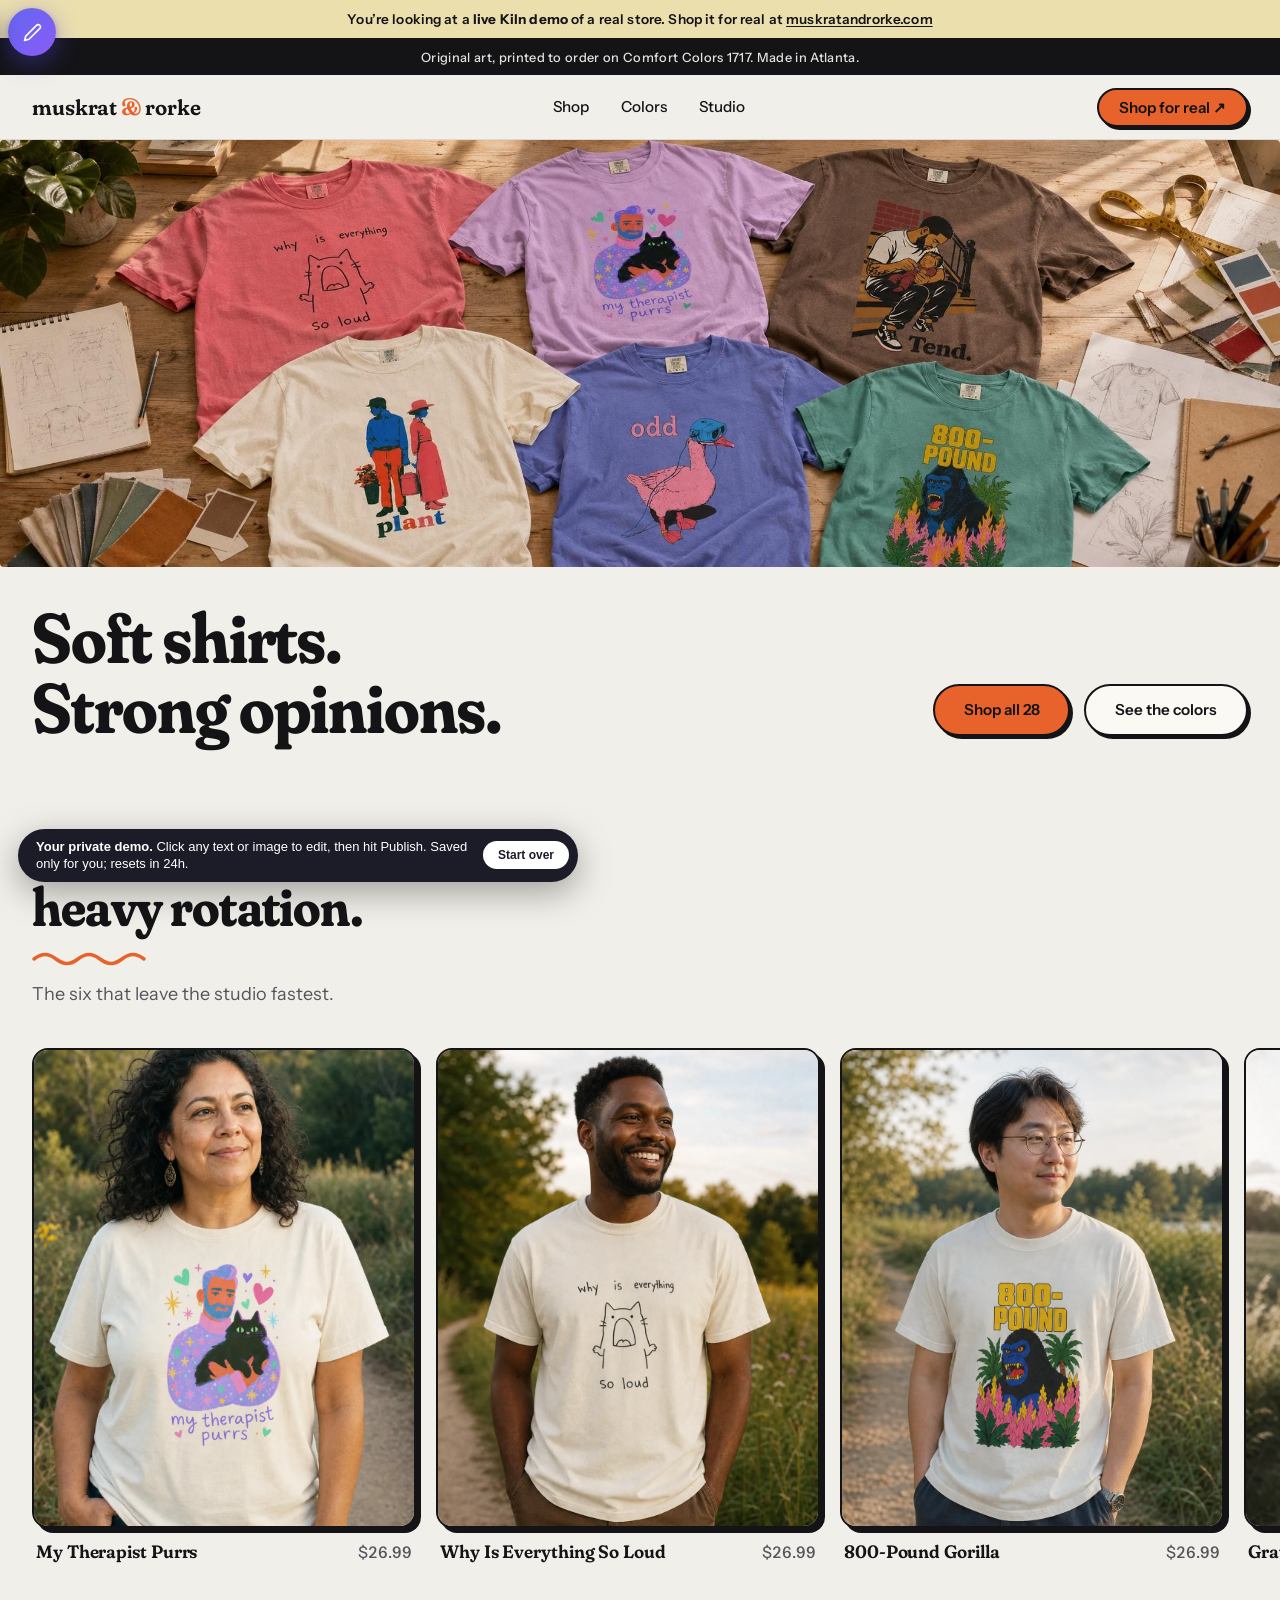
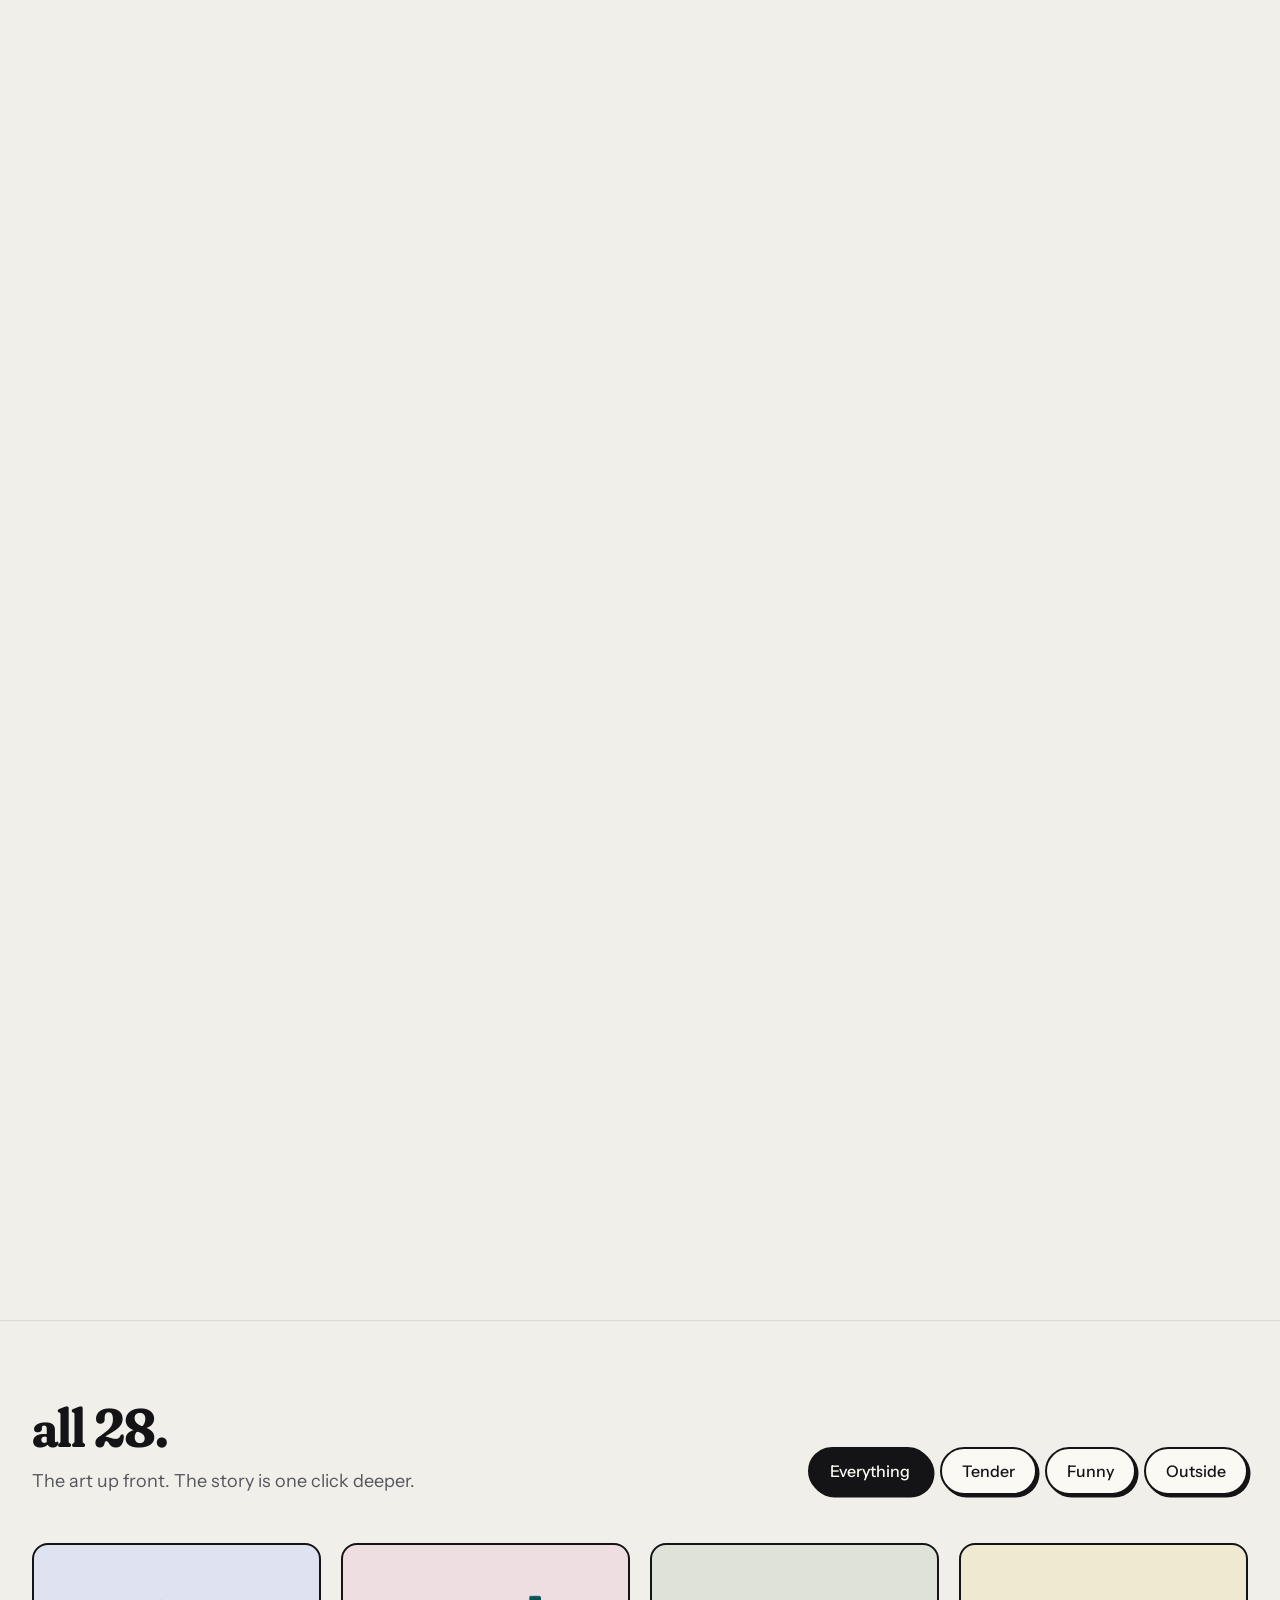
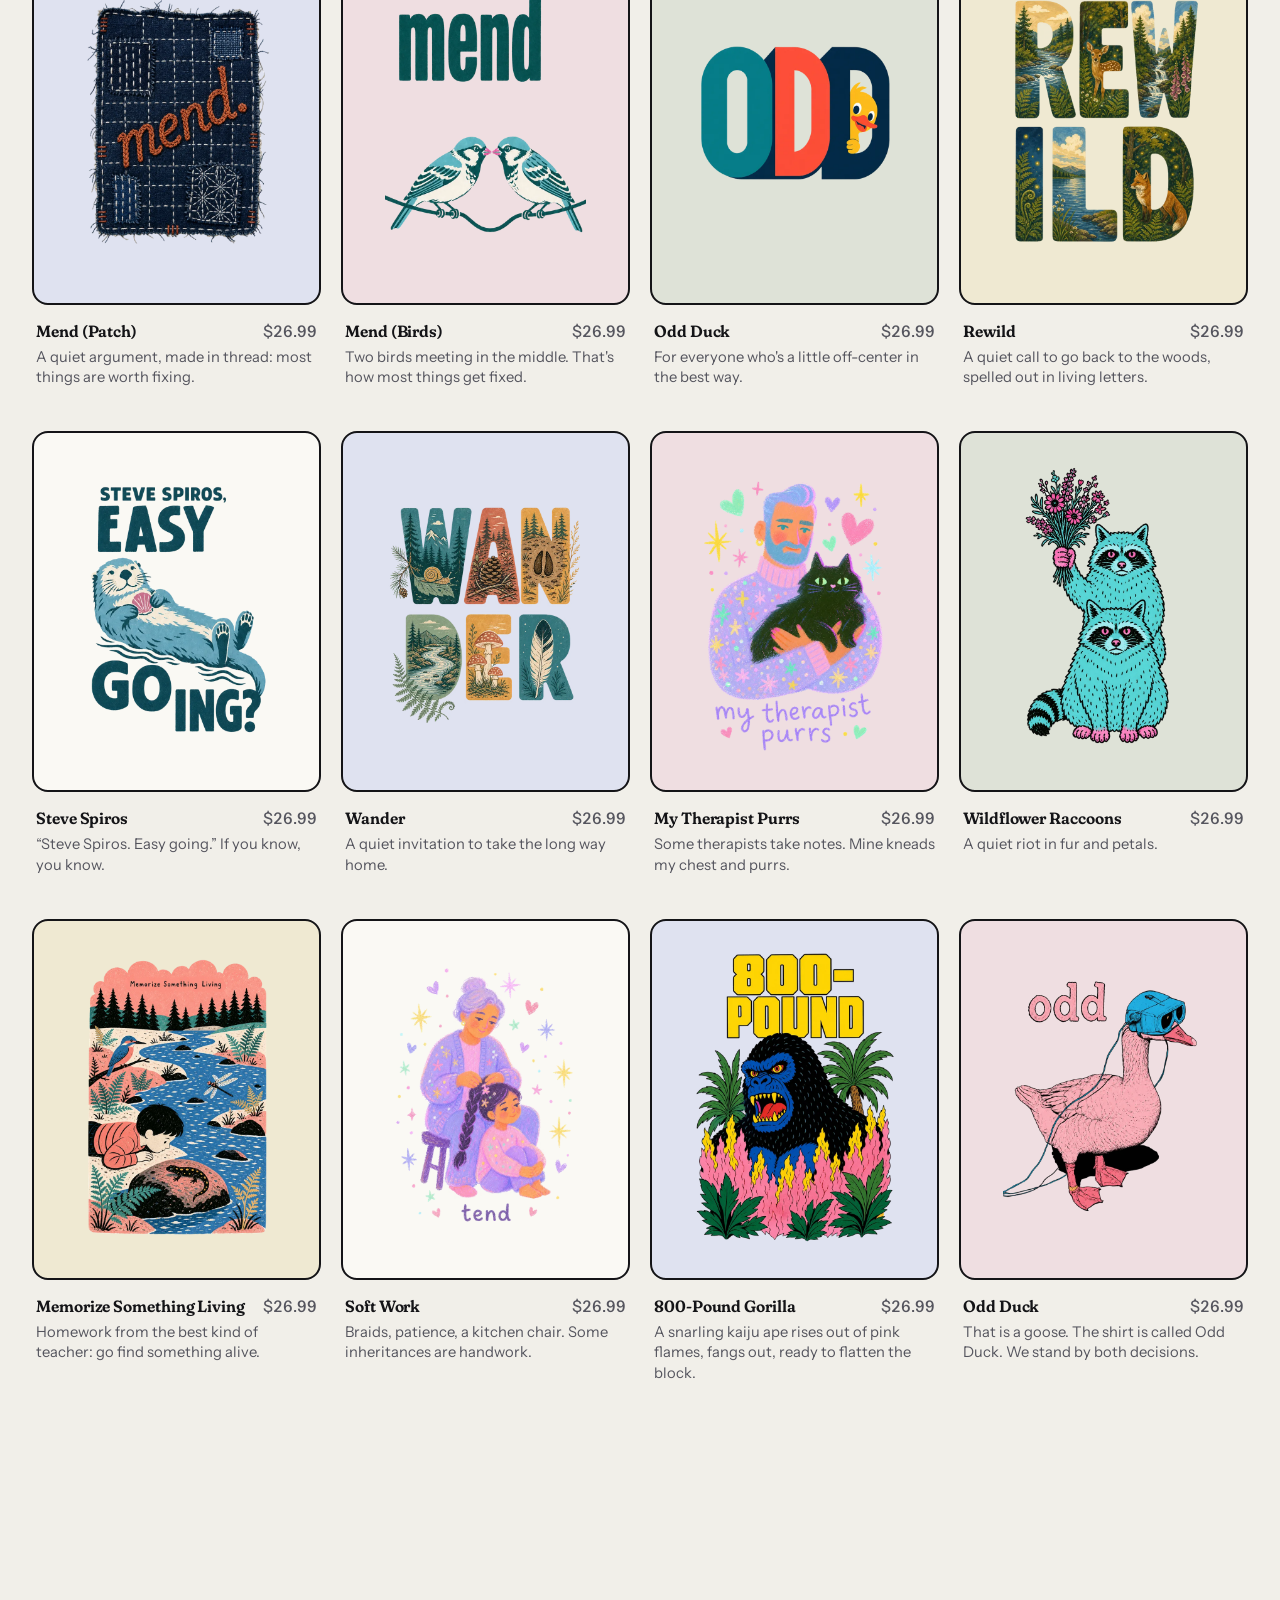
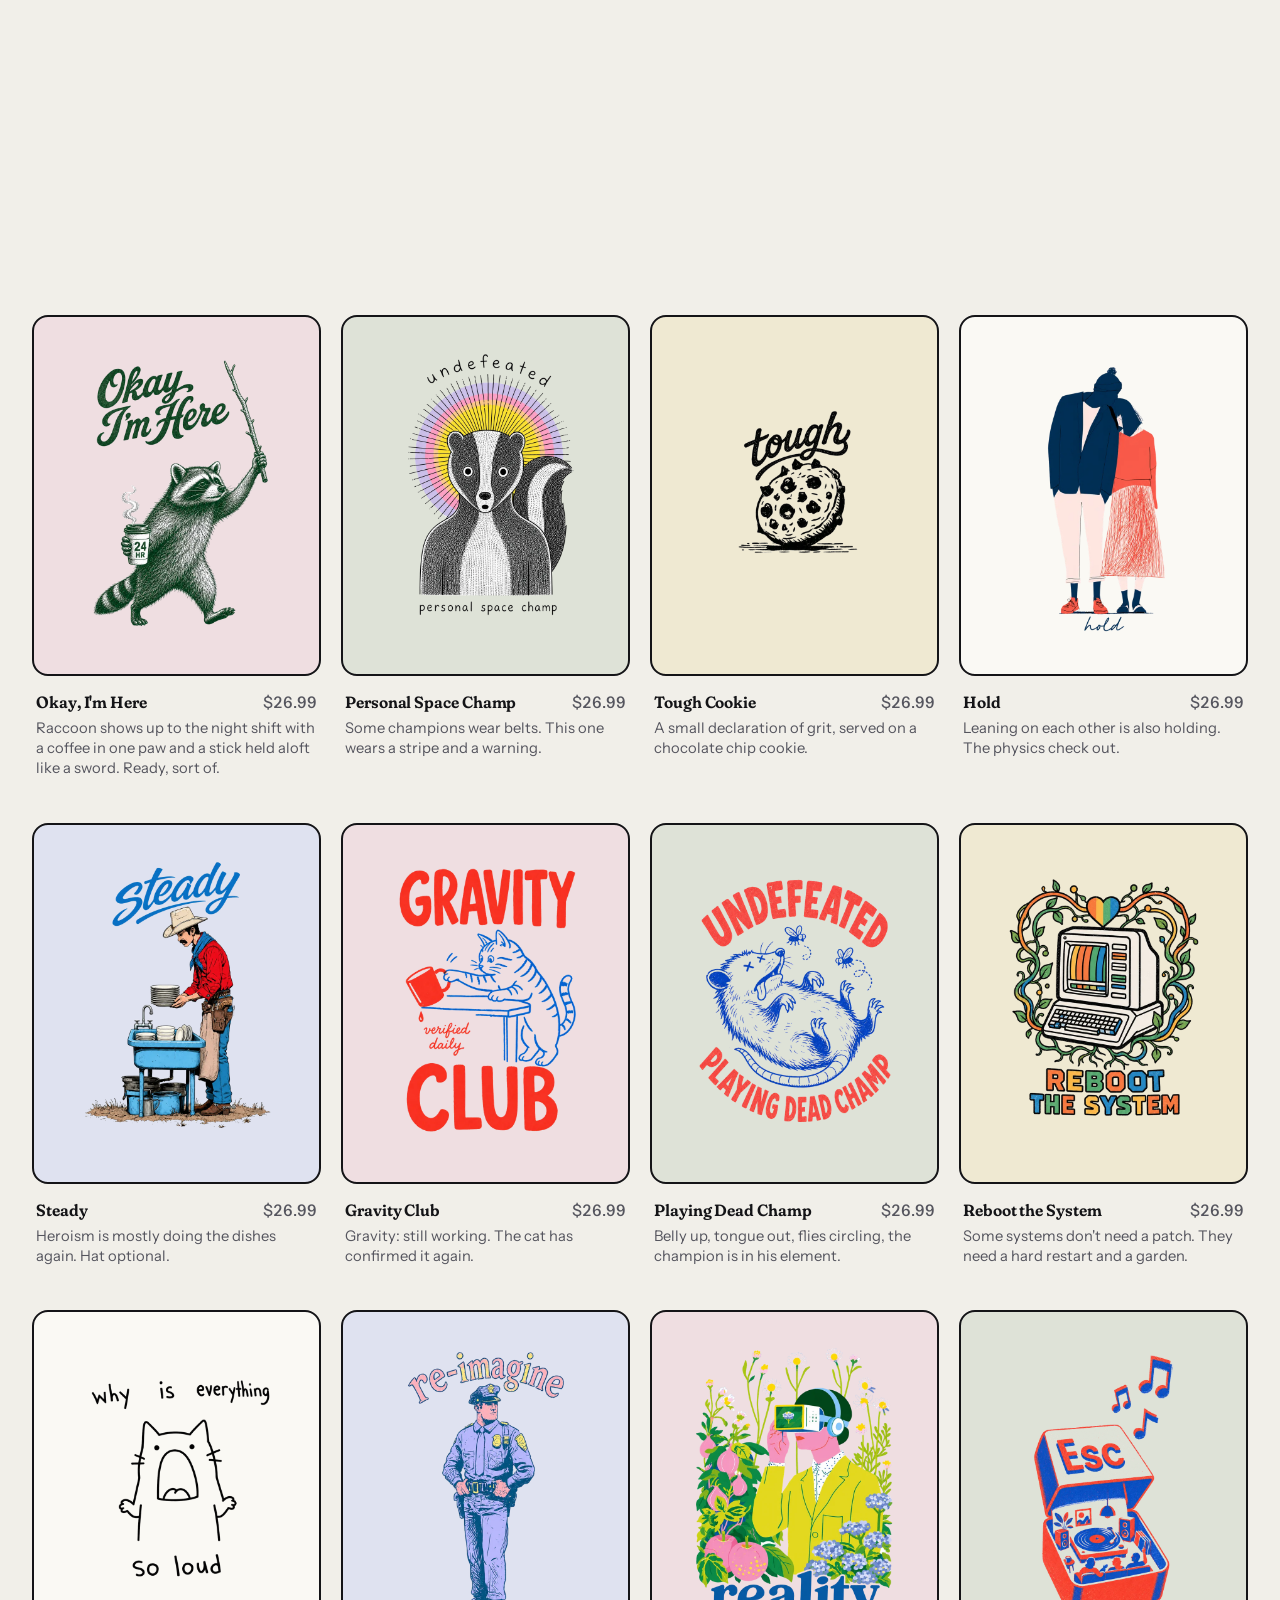
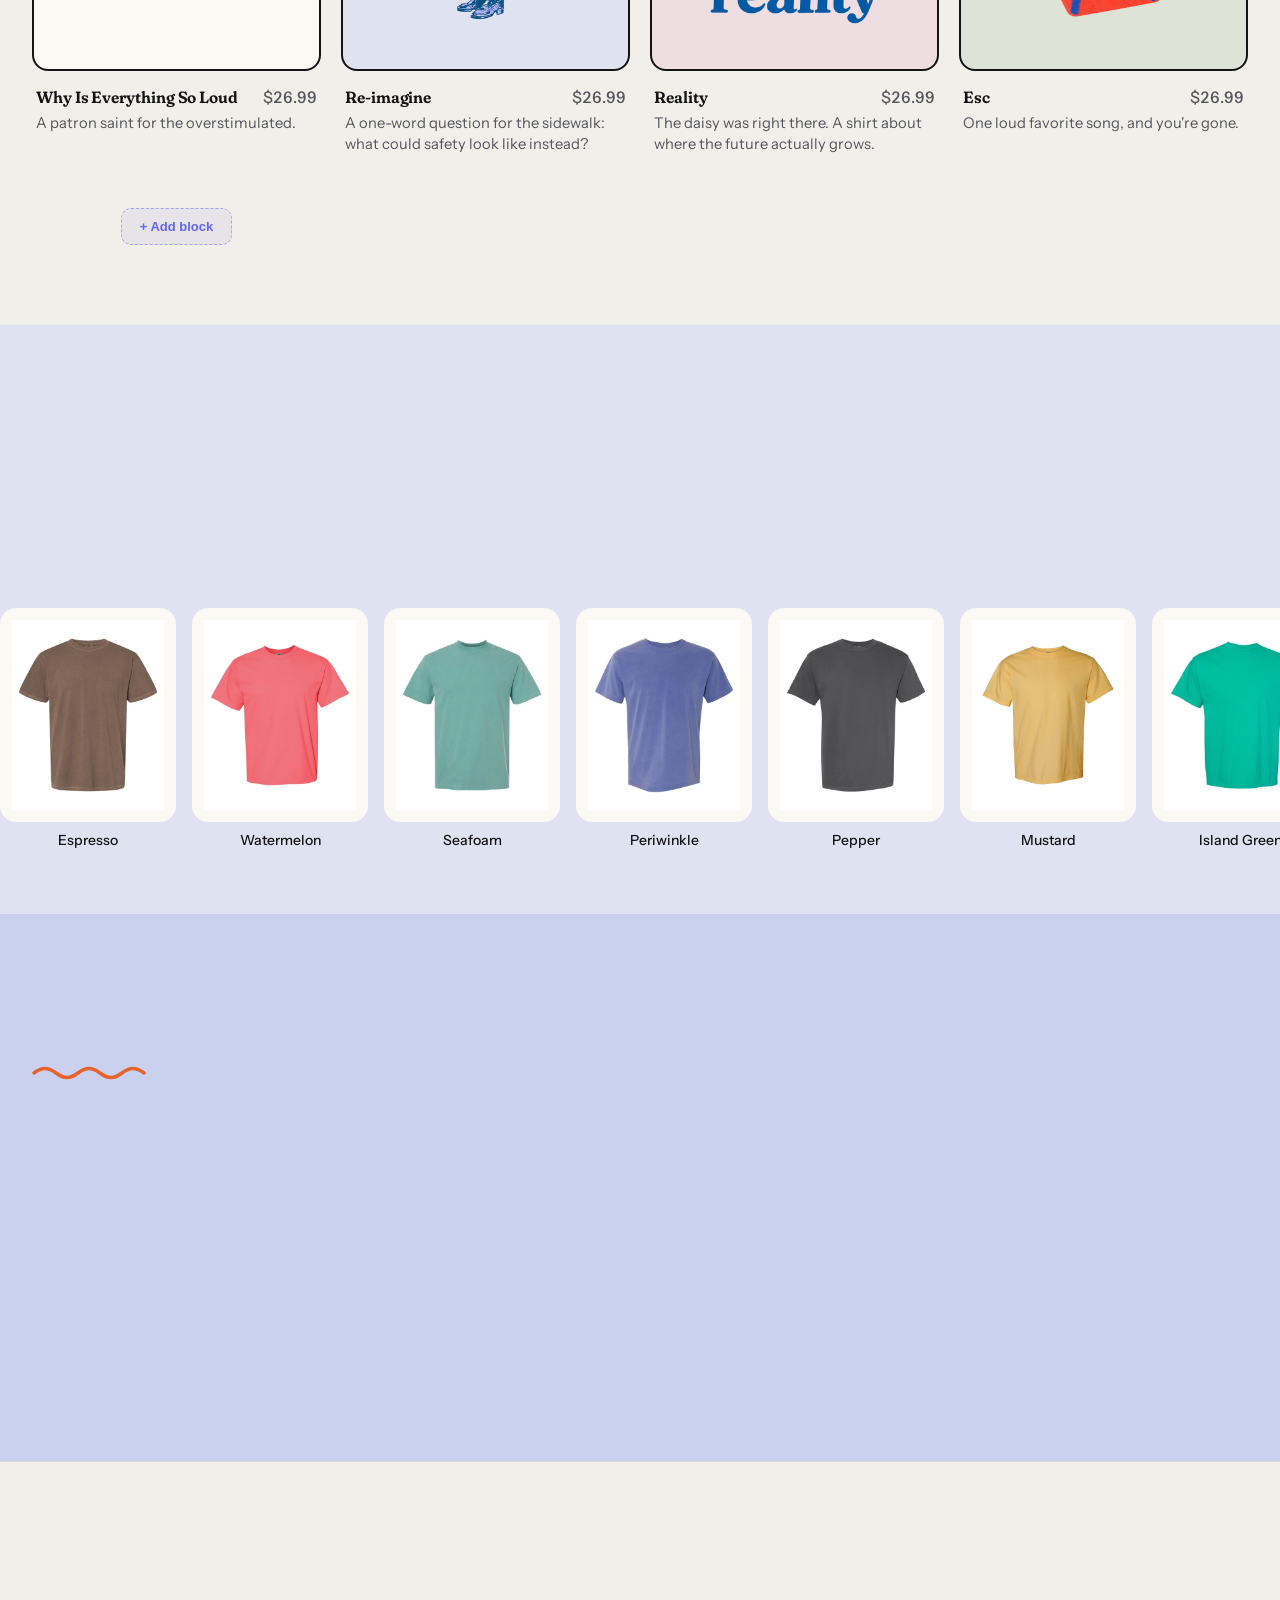
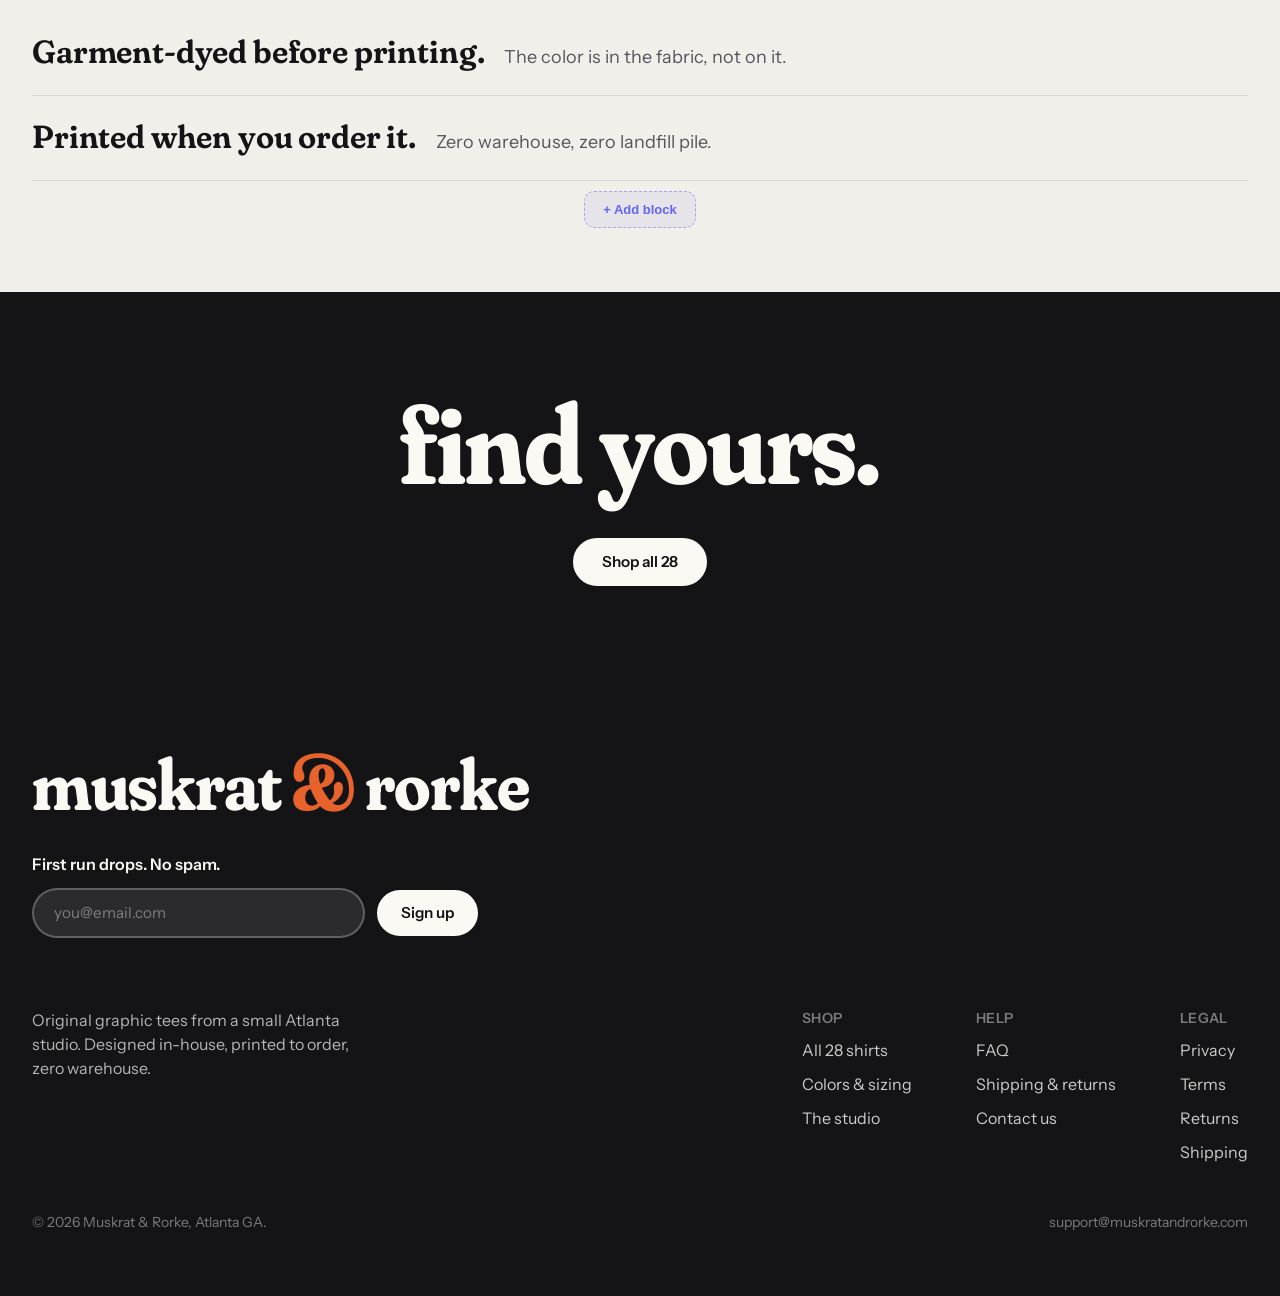
==== index.html @ a98c2eaf "Kiln demo: Muskrat & Rorke storefront (trimmed, Kiln-editable) Static demo of muskratandrorke.com — " ====
<!DOCTYPE html><html lang="en"><head><meta charset="utf-8"><meta name="viewport" content="width=device-width, initial-scale=1"><title>Muskrat &amp; Rorke | Original graphic tees, Atlanta · Kiln demo</title><meta name="description" content="Original graphic tees designed in-house in Atlanta. 28 designs, 16 garment-dyed colors, heavyweight Comfort Colors 1717, printed to order."><meta name="robots" content="noindex"><link rel="canonical" href="https://muskratandrorke.com/"><link rel="icon" href="/favicon.svg" type="image/svg+xml"><link rel="preload" href="/fonts/instrument-var.woff2" as="font" type="font/woff2" crossorigin><link rel="preload" href="/fonts/fraunces-var.woff2" as="font" type="font/woff2" crossorigin><meta property="og:title" content="Muskrat &amp; Rorke | Original graphic tees, Atlanta"><meta property="og:description" content="Original graphic tees designed in-house in Atlanta. 28 designs, 16 garment-dyed colors, heavyweight Comfort Colors 1717, printed to order."><meta property="og:type" content="website"><meta property="og:url" content="https://muskratandrorke.com/"><meta property="og:image" content="https://muskratandrorke.com/img/og-card.jpg"><meta name="twitter:card" content="summary_large_image"><script type="application/ld+json">{"@context":"https://schema.org","@type":"OnlineStore","name":"Muskrat & Rorke","url":"https://muskratandrorke.com","logo":"https://muskratandrorke.com/img/og-card.jpg","sameAs":["https://www.etsy.com/shop/MuskratAndRorke"],"description":"Original graphic tees from an Atlanta studio. Designed in-house, printed to order on heavyweight garment-dyed cotton."}</script><!-- Cloudflare Web Analytics --><link rel="stylesheet" href="/_astro/Base.BGO_EXnh.css"></head><body class="bg-base text-ink antialiased"><div id="kiln-demo-banner" data-cms-partial="demo_banner" style="background:var(--color-butter);color:var(--color-ink);border-bottom:2px solid var(--color-ink);padding:.55rem 1rem;text-align:center;font-size:.85rem;font-weight:600;letter-spacing:.01em;position:relative;z-index:60"><span data-cms="demo_banner_text">You’re looking at a <strong>live Kiln demo</strong> of a real store. Shop it for real at <a href="https://muskratandrorke.com" style="text-decoration:underline;text-underline-offset:2px">muskratandrorke.com</a></span></div><a href="#main" class="sr-only focus:not-sr-only focus:fixed focus:top-3 focus:left-3 focus:z-[100] focus:rounded-full focus:bg-ink focus:px-4 focus:py-2 focus:text-cream">Skip to content</a><div class="bg-ink py-2 text-center text-[0.8rem] font-medium tracking-wide text-cream/90" data-cms-partial="announcement"><span data-cms="announcement_text">Original art, printed to order on Comfort Colors 1717. Made in Atlanta.</span></div><header id="site-nav" class="sticky top-0 z-50 border-b border-ink/10 bg-base/90 backdrop-blur-md"><nav class="mx-auto flex h-16 max-w-[1440px] items-center justify-between px-5 sm:px-8" aria-label="Main"><a href="/" class="display-medium text-[1.35rem]">muskrat <span class="text-accent">&amp;</span> rorke</a><div class="hidden items-center gap-8 text-[0.95rem] font-medium sm:flex" data-cms-menu="main"><a href="/#shirts" class="hover:text-accent">Shop</a><a href="/#colors" class="hover:text-accent">Colors</a><a href="/#studio" class="hover:text-accent">Studio</a></div><a href="https://muskratandrorke.com" target="_blank" rel="noopener" class="btn btn-ink !px-5 !py-2.5 text-sm">Shop for real ↗</a></nav></header><main id="main"><section id="hero" class="relative"><div id="hero-media" class="relative aspect-[2172/724] min-h-[300px] w-full"><img id="hero-img" data-cms="hero_img" data-cms-attr="src" src="/img/hero-banner.jpg" alt="Six Muskrat &amp; Rorke tees in garment-dyed colors laid out on a sunlit studio worktable" class="absolute inset-0 h-full w-full object-cover" fetchpriority="high"></div><div class="mx-auto flex max-w-[1440px] flex-wrap items-end justify-between gap-x-10 gap-y-7 px-5 pb-14 pt-9 sm:px-8"><h1 class="display text-[clamp(2.4rem,5.5vw,4.6rem)]" data-cms="hero_headline"><span class="hero-line block">Soft shirts.</span><span class="hero-line block">Strong opinions.</span></h1><div class="hero-line flex flex-wrap gap-3.5 pb-2"><a href="#shirts" class="btn btn-ink magnetic">Shop all 28</a><a href="#colors" class="btn btn-outline magnetic">See the colors</a></div></div></section><section id="rotation" class="overflow-hidden"><div class="mx-auto max-w-[1440px] px-5 pt-20 sm:px-8"><h2 class="reveal display text-[clamp(1.9rem,4.5vw,3.4rem)]" data-cms="rotation_headline">heavy rotation.</h2><svg class="squiggle" viewBox="0 0 130 12" fill="none" aria-hidden="true"><path d="M2 8c8-6 14-6 22 0s14 6 22 0 14-6 22 0 14 6 22 0 14-6 22 0" stroke="currentColor" stroke-width="3.5" stroke-linecap="round"></path></svg><p class="reveal mt-4 max-w-md text-lg text-ink-soft" data-cms="rotation_sub">The six that leave the studio fastest.</p></div><div id="rotation-pin" class="relative"><div id="rotation-track" class="flex snap-x snap-mandatory gap-5 overflow-x-auto px-5 py-10 sm:px-8 lg:snap-none lg:overflow-x-visible"><a href="https://muskratandrorke.com/shirts/my-therapist-purrs/" target="_blank" rel="noopener" class="rotation-card group relative w-[78vw] shrink-0 snap-center sm:w-[46vw] lg:w-[30vw]"><div class="frame outlined relative aspect-[4/5] overflow-hidden bg-peri-soft"><img src="/img/products/my-therapist-purrs/life-1.webp" alt="My Therapist Purrs tee, worn" loading="lazy" class="absolute inset-0 h-full w-full object-cover transition duration-700 group-hover:scale-[1.05]"></div><div class="mt-3 flex items-baseline justify-between px-1"><h3 class="display-medium text-lg">My Therapist Purrs</h3><span class="font-medium text-ink-soft tabular-nums">$26.99</span></div></a><a href="https://muskratandrorke.com/shirts/why-is-everything-so-loud/" target="_blank" rel="noopener" class="rotation-card group relative w-[78vw] shrink-0 snap-center sm:w-[46vw] lg:w-[30vw]"><div class="frame outlined relative aspect-[4/5] overflow-hidden bg-peri-soft"><img src="/img/products/why-is-everything-so-loud/life-1.webp" alt="Why Is Everything So Loud tee, worn" loading="lazy" class="absolute inset-0 h-full w-full object-cover transition duration-700 group-hover:scale-[1.05]"></div><div class="mt-3 flex items-baseline justify-between px-1"><h3 class="display-medium text-lg">Why Is Everything So Loud</h3><span class="font-medium text-ink-soft tabular-nums">$26.99</span></div></a><a href="https://muskratandrorke.com/shirts/800-pound-gorilla/" target="_blank" rel="noopener" class="rotation-card group relative w-[78vw] shrink-0 snap-center sm:w-[46vw] lg:w-[30vw]"><div class="frame outlined relative aspect-[4/5] overflow-hidden bg-peri-soft"><img src="/img/products/800-pound-gorilla/life-1.webp" alt="800-Pound Gorilla tee, worn" loading="lazy" class="absolute inset-0 h-full w-full object-cover transition duration-700 group-hover:scale-[1.05]"></div><div class="mt-3 flex items-baseline justify-between px-1"><h3 class="display-medium text-lg">800-Pound Gorilla</h3><span class="font-medium text-ink-soft tabular-nums">$26.99</span></div></a><a href="https://muskratandrorke.com/shirts/gravity-club/" target="_blank" rel="noopener" class="rotation-card group relative w-[78vw] shrink-0 snap-center sm:w-[46vw] lg:w-[30vw]"><div class="frame outlined relative aspect-[4/5] overflow-hidden bg-peri-soft"><img src="/img/products/gravity-club/life-1.webp" alt="Gravity Club tee, worn" loading="lazy" class="absolute inset-0 h-full w-full object-cover transition duration-700 group-hover:scale-[1.05]"></div><div class="mt-3 flex items-baseline justify-between px-1"><h3 class="display-medium text-lg">Gravity Club</h3><span class="font-medium text-ink-soft tabular-nums">$26.99</span></div></a><a href="https://muskratandrorke.com/shirts/personal-space-champ/" target="_blank" rel="noopener" class="rotation-card group relative w-[78vw] shrink-0 snap-center sm:w-[46vw] lg:w-[30vw]"><div class="frame outlined relative aspect-[4/5] overflow-hidden bg-peri-soft"><img src="/img/products/personal-space-champ/life-1.webp" alt="Personal Space Champ tee, worn" loading="lazy" class="absolute inset-0 h-full w-full object-cover transition duration-700 group-hover:scale-[1.05]"></div><div class="mt-3 flex items-baseline justify-between px-1"><h3 class="display-medium text-lg">Personal Space Champ</h3><span class="font-medium text-ink-soft tabular-nums">$26.99</span></div></a><a href="https://muskratandrorke.com/shirts/hold/" target="_blank" rel="noopener" class="rotation-card group relative w-[78vw] shrink-0 snap-center sm:w-[46vw] lg:w-[30vw]"><div class="frame outlined relative aspect-[4/5] overflow-hidden bg-peri-soft"><img src="/img/products/hold/life-1.webp" alt="Hold tee, worn" loading="lazy" class="absolute inset-0 h-full w-full object-cover transition duration-700 group-hover:scale-[1.05]"></div><div class="mt-3 flex items-baseline justify-between px-1"><h3 class="display-medium text-lg">Hold</h3><span class="font-medium text-ink-soft tabular-nums">$26.99</span></div></a></div></div></section><section id="shirts" class="scroll-mt-20 border-t border-ink/10"><div class="mx-auto max-w-[1440px] px-5 py-20 sm:px-8"><div class="flex flex-wrap items-end justify-between gap-6"><div><h2 class="reveal display text-[clamp(1.9rem,4.5vw,3.4rem)]" data-cms="shirts_headline">all 28.</h2><p class="reveal mt-3 max-w-md text-lg text-ink-soft" data-cms="shirts_sub">The art up front. The story is one click deeper.</p></div><div class="reveal flex flex-wrap gap-2" role="group" aria-label="Filter shirts by mood"><button class="filter-chip rounded-full px-5 py-2.5 font-medium transition is-active bg-ink text-cream" data-filter="all" aria-pressed="true">Everything</button><button class="filter-chip rounded-full px-5 py-2.5 font-medium transition chip-idle text-ink" data-filter="tender" aria-pressed="false">Tender</button><button class="filter-chip rounded-full px-5 py-2.5 font-medium transition chip-idle text-ink" data-filter="funny" aria-pressed="false">Funny</button><button class="filter-chip rounded-full px-5 py-2.5 font-medium transition chip-idle text-ink" data-filter="outside" aria-pressed="false">Outside</button></div></div><div id="product-grid" class="mt-12 grid grid-cols-2 gap-x-5 gap-y-11 lg:grid-cols-4" data-cms-repeat="products"><a href="https://muskratandrorke.com/shirts/mend-patch/" target="_blank" rel="noopener" class="product-card group reveal block" data-mood="tender" aria-label="Mend (Patch) tee"><div class="frame relative aspect-[4/5] overflow-hidden border-2 border-ink transition duration-300 group-hover:-rotate-1 group-hover:shadow-[5px_5px_0_var(--color-ink)] bg-peri-soft"><img src="/img/products/mend-patch/art-sm.webp" alt="Mend (Patch) print art" width="640" height="960" loading="eager" class="absolute inset-0 h-full w-full object-contain p-7 transition duration-500 group-hover:scale-[1.04] group-hover:opacity-0"><img src="/img/products/mend-patch/life-1.webp" alt="Mend (Patch) tee, worn" width="640" height="960" loading="lazy" class="absolute inset-0 h-full w-full object-cover opacity-0 transition duration-500 group-hover:opacity-100"><span class="absolute right-3 top-3 rounded-full bg-cream/90 px-3 py-1 text-xs font-semibold opacity-0 transition group-hover:opacity-100">16 colors</span></div><div class="mt-3.5 flex items-baseline justify-between gap-3 px-1"><h3 class="display-medium text-[1.02rem]" data-cms="card_title">Mend (Patch)</h3><span class="shrink-0 font-medium text-ink-soft tabular-nums" data-cms="card_price" data-cms-plain>$26.99</span></div><p class="mt-1 px-1 text-[0.92rem] leading-snug text-ink-soft" data-cms="card_desc">A quiet argument, made in thread: most things are worth fixing.</p></a><a href="https://muskratandrorke.com/shirts/mend-birds/" target="_blank" rel="noopener" class="product-card group reveal block" data-mood="tender" aria-label="Mend (Birds) tee"><div class="frame relative aspect-[4/5] overflow-hidden border-2 border-ink transition duration-300 group-hover:-rotate-1 group-hover:shadow-[5px_5px_0_var(--color-ink)] bg-pink/45"><img src="/img/products/mend-birds/art-sm.webp" alt="Mend (Birds) print art" width="640" height="960" loading="eager" class="absolute inset-0 h-full w-full object-contain p-7 transition duration-500 group-hover:scale-[1.04] group-hover:opacity-0"><img src="/img/products/mend-birds/life-1.webp" alt="Mend (Birds) tee, worn" width="640" height="960" loading="lazy" class="absolute inset-0 h-full w-full object-cover opacity-0 transition duration-500 group-hover:opacity-100"><span class="absolute right-3 top-3 rounded-full bg-cream/90 px-3 py-1 text-xs font-semibold opacity-0 transition group-hover:opacity-100">16 colors</span></div><div class="mt-3.5 flex items-baseline justify-between gap-3 px-1"><h3 class="display-medium text-[1.02rem]" data-cms="card_title">Mend (Birds)</h3><span class="shrink-0 font-medium text-ink-soft tabular-nums" data-cms="card_price" data-cms-plain>$26.99</span></div><p class="mt-1 px-1 text-[0.92rem] leading-snug text-ink-soft" data-cms="card_desc">Two birds meeting in the middle. That&#39;s how most things get fixed.</p></a><a href="/shirts/odd-duck/" class="product-card group reveal block" data-mood="funny" aria-label="Odd Duck tee"><div class="frame relative aspect-[4/5] overflow-hidden border-2 border-ink transition duration-300 group-hover:-rotate-1 group-hover:shadow-[5px_5px_0_var(--color-ink)] bg-sage/50"><img src="/img/products/odd-duck/art-sm.webp" alt="Odd Duck print art" width="640" height="960" loading="eager" class="absolute inset-0 h-full w-full object-contain p-7 transition duration-500 group-hover:scale-[1.04] group-hover:opacity-0"><img src="/img/products/odd-duck/life-1.webp" alt="Odd Duck tee, worn" width="640" height="960" loading="lazy" class="absolute inset-0 h-full w-full object-cover opacity-0 transition duration-500 group-hover:opacity-100"><span class="absolute right-3 top-3 rounded-full bg-cream/90 px-3 py-1 text-xs font-semibold opacity-0 transition group-hover:opacity-100">16 colors</span></div><div class="mt-3.5 flex items-baseline justify-between gap-3 px-1"><h3 class="display-medium text-[1.02rem]" data-cms="card_title">Odd Duck</h3><span class="shrink-0 font-medium text-ink-soft tabular-nums" data-cms="card_price" data-cms-plain>$26.99</span></div><p class="mt-1 px-1 text-[0.92rem] leading-snug text-ink-soft" data-cms="card_desc">For everyone who&#39;s a little off-center in the best way.</p></a><a href="/shirts/rewild/" class="product-card group reveal block" data-mood="outside" aria-label="Rewild tee"><div class="frame relative aspect-[4/5] overflow-hidden border-2 border-ink transition duration-300 group-hover:-rotate-1 group-hover:shadow-[5px_5px_0_var(--color-ink)] bg-butter/40"><img src="/img/products/rewild/art-sm.webp" alt="Rewild print art" width="640" height="960" loading="eager" class="absolute inset-0 h-full w-full object-contain p-7 transition duration-500 group-hover:scale-[1.04] group-hover:opacity-0"><img src="/img/products/rewild/life-1.webp" alt="Rewild tee, worn" width="640" height="960" loading="lazy" class="absolute inset-0 h-full w-full object-cover opacity-0 transition duration-500 group-hover:opacity-100"><span class="absolute right-3 top-3 rounded-full bg-cream/90 px-3 py-1 text-xs font-semibold opacity-0 transition group-hover:opacity-100">15 colors</span></div><div class="mt-3.5 flex items-baseline justify-between gap-3 px-1"><h3 class="display-medium text-[1.02rem]" data-cms="card_title">Rewild</h3><span class="shrink-0 font-medium text-ink-soft tabular-nums" data-cms="card_price" data-cms-plain>$26.99</span></div><p class="mt-1 px-1 text-[0.92rem] leading-snug text-ink-soft" data-cms="card_desc">A quiet call to go back to the woods, spelled out in living letters.</p></a><a href="https://muskratandrorke.com/shirts/steve-spiros/" target="_blank" rel="noopener" class="product-card group reveal block" data-mood="funny" aria-label="Steve Spiros tee"><div class="frame relative aspect-[4/5] overflow-hidden border-2 border-ink transition duration-300 group-hover:-rotate-1 group-hover:shadow-[5px_5px_0_var(--color-ink)] bg-cream"><img src="/img/products/steve-spiros/art-sm.webp" alt="Steve Spiros print art" width="640" height="960" loading="lazy" class="absolute inset-0 h-full w-full object-contain p-7 transition duration-500 group-hover:scale-[1.04] group-hover:opacity-0"><img src="/img/products/steve-spiros/life-1.webp" alt="Steve Spiros tee, worn" width="640" height="960" loading="lazy" class="absolute inset-0 h-full w-full object-cover opacity-0 transition duration-500 group-hover:opacity-100"><span class="absolute right-3 top-3 rounded-full bg-cream/90 px-3 py-1 text-xs font-semibold opacity-0 transition group-hover:opacity-100">16 colors</span></div><div class="mt-3.5 flex items-baseline justify-between gap-3 px-1"><h3 class="display-medium text-[1.02rem]" data-cms="card_title">Steve Spiros</h3><span class="shrink-0 font-medium text-ink-soft tabular-nums" data-cms="card_price" data-cms-plain>$26.99</span></div><p class="mt-1 px-1 text-[0.92rem] leading-snug text-ink-soft" data-cms="card_desc">“Steve Spiros. Easy going.” If you know, you know.</p></a><a href="https://muskratandrorke.com/shirts/wander/" target="_blank" rel="noopener" class="product-card group reveal block" data-mood="outside" aria-label="Wander tee"><div class="frame relative aspect-[4/5] overflow-hidden border-2 border-ink transition duration-300 group-hover:-rotate-1 group-hover:shadow-[5px_5px_0_var(--color-ink)] bg-peri-soft"><img src="/img/products/wander/art-sm.webp" alt="Wander print art" width="640" height="960" loading="lazy" class="absolute inset-0 h-full w-full object-contain p-7 transition duration-500 group-hover:scale-[1.04] group-hover:opacity-0"><img src="/img/products/wander/life-1.webp" alt="Wander tee, worn" width="640" height="960" loading="lazy" class="absolute inset-0 h-full w-full object-cover opacity-0 transition duration-500 group-hover:opacity-100"><span class="absolute right-3 top-3 rounded-full bg-cream/90 px-3 py-1 text-xs font-semibold opacity-0 transition group-hover:opacity-100">16 colors</span></div><div class="mt-3.5 flex items-baseline justify-between gap-3 px-1"><h3 class="display-medium text-[1.02rem]" data-cms="card_title">Wander</h3><span class="shrink-0 font-medium text-ink-soft tabular-nums" data-cms="card_price" data-cms-plain>$26.99</span></div><p class="mt-1 px-1 text-[0.92rem] leading-snug text-ink-soft" data-cms="card_desc">A quiet invitation to take the long way home.</p></a><a href="https://muskratandrorke.com/shirts/my-therapist-purrs/" target="_blank" rel="noopener" class="product-card group reveal block" data-mood="funny" aria-label="My Therapist Purrs tee"><div class="frame relative aspect-[4/5] overflow-hidden border-2 border-ink transition duration-300 group-hover:-rotate-1 group-hover:shadow-[5px_5px_0_var(--color-ink)] bg-pink/45"><img src="/img/products/my-therapist-purrs/art-sm.webp" alt="My Therapist Purrs print art" width="640" height="960" loading="lazy" class="absolute inset-0 h-full w-full object-contain p-7 transition duration-500 group-hover:scale-[1.04] group-hover:opacity-0"><img src="/img/products/my-therapist-purrs/life-1.webp" alt="My Therapist Purrs tee, worn" width="640" height="960" loading="lazy" class="absolute inset-0 h-full w-full object-cover opacity-0 transition duration-500 group-hover:opacity-100"><span class="absolute right-3 top-3 rounded-full bg-cream/90 px-3 py-1 text-xs font-semibold opacity-0 transition group-hover:opacity-100">16 colors</span></div><div class="mt-3.5 flex items-baseline justify-between gap-3 px-1"><h3 class="display-medium text-[1.02rem]" data-cms="card_title">My Therapist Purrs</h3><span class="shrink-0 font-medium text-ink-soft tabular-nums" data-cms="card_price" data-cms-plain>$26.99</span></div><p class="mt-1 px-1 text-[0.92rem] leading-snug text-ink-soft" data-cms="card_desc">Some therapists take notes. Mine kneads my chest and purrs.</p></a><a href="https://muskratandrorke.com/shirts/wildflower-raccoons/" target="_blank" rel="noopener" class="product-card group reveal block" data-mood="tender" aria-label="Wildflower Raccoons tee"><div class="frame relative aspect-[4/5] overflow-hidden border-2 border-ink transition duration-300 group-hover:-rotate-1 group-hover:shadow-[5px_5px_0_var(--color-ink)] bg-sage/50"><img src="/img/products/wildflower-raccoons/art-sm.webp" alt="Wildflower Raccoons print art" width="640" height="960" loading="lazy" class="absolute inset-0 h-full w-full object-contain p-7 transition duration-500 group-hover:scale-[1.04] group-hover:opacity-0"><img src="/img/products/wildflower-raccoons/life-1.webp" alt="Wildflower Raccoons tee, worn" width="640" height="960" loading="lazy" class="absolute inset-0 h-full w-full object-cover opacity-0 transition duration-500 group-hover:opacity-100"><span class="absolute right-3 top-3 rounded-full bg-cream/90 px-3 py-1 text-xs font-semibold opacity-0 transition group-hover:opacity-100">16 colors</span></div><div class="mt-3.5 flex items-baseline justify-between gap-3 px-1"><h3 class="display-medium text-[1.02rem]" data-cms="card_title">Wildflower Raccoons</h3><span class="shrink-0 font-medium text-ink-soft tabular-nums" data-cms="card_price" data-cms-plain>$26.99</span></div><p class="mt-1 px-1 text-[0.92rem] leading-snug text-ink-soft" data-cms="card_desc">A quiet riot in fur and petals.</p></a><a href="https://muskratandrorke.com/shirts/memorize-something-living/" target="_blank" rel="noopener" class="product-card group reveal block" data-mood="outside" aria-label="Memorize Something Living tee"><div class="frame relative aspect-[4/5] overflow-hidden border-2 border-ink transition duration-300 group-hover:-rotate-1 group-hover:shadow-[5px_5px_0_var(--color-ink)] bg-butter/40"><img src="/img/products/memorize-something-living/art-sm.webp" alt="Memorize Something Living print art" width="640" height="960" loading="lazy" class="absolute inset-0 h-full w-full object-contain p-7 transition duration-500 group-hover:scale-[1.04] group-hover:opacity-0"><img src="/img/products/memorize-something-living/life-1.webp" alt="Memorize Something Living tee, worn" width="640" height="960" loading="lazy" class="absolute inset-0 h-full w-full object-cover opacity-0 transition duration-500 group-hover:opacity-100"><span class="absolute right-3 top-3 rounded-full bg-cream/90 px-3 py-1 text-xs font-semibold opacity-0 transition group-hover:opacity-100">16 colors</span></div><div class="mt-3.5 flex items-baseline justify-between gap-3 px-1"><h3 class="display-medium text-[1.02rem]" data-cms="card_title">Memorize Something Living</h3><span class="shrink-0 font-medium text-ink-soft tabular-nums" data-cms="card_price" data-cms-plain>$26.99</span></div><p class="mt-1 px-1 text-[0.92rem] leading-snug text-ink-soft" data-cms="card_desc">Homework from the best kind of teacher: go find something alive.</p></a><a href="https://muskratandrorke.com/shirts/soft-work/" target="_blank" rel="noopener" class="product-card group reveal block" data-mood="tender" aria-label="Soft Work tee"><div class="frame relative aspect-[4/5] overflow-hidden border-2 border-ink transition duration-300 group-hover:-rotate-1 group-hover:shadow-[5px_5px_0_var(--color-ink)] bg-cream"><img src="/img/products/soft-work/art-sm.webp" alt="Soft Work print art" width="640" height="960" loading="lazy" class="absolute inset-0 h-full w-full object-contain p-7 transition duration-500 group-hover:scale-[1.04] group-hover:opacity-0"><img src="/img/products/soft-work/life-1.webp" alt="Soft Work tee, worn" width="640" height="960" loading="lazy" class="absolute inset-0 h-full w-full object-cover opacity-0 transition duration-500 group-hover:opacity-100"><span class="absolute right-3 top-3 rounded-full bg-cream/90 px-3 py-1 text-xs font-semibold opacity-0 transition group-hover:opacity-100">16 colors</span></div><div class="mt-3.5 flex items-baseline justify-between gap-3 px-1"><h3 class="display-medium text-[1.02rem]" data-cms="card_title">Soft Work</h3><span class="shrink-0 font-medium text-ink-soft tabular-nums" data-cms="card_price" data-cms-plain>$26.99</span></div><p class="mt-1 px-1 text-[0.92rem] leading-snug text-ink-soft" data-cms="card_desc">Braids, patience, a kitchen chair. Some inheritances are handwork.</p></a><a href="https://muskratandrorke.com/shirts/800-pound-gorilla/" target="_blank" rel="noopener" class="product-card group reveal block" data-mood="funny" aria-label="800-Pound Gorilla tee"><div class="frame relative aspect-[4/5] overflow-hidden border-2 border-ink transition duration-300 group-hover:-rotate-1 group-hover:shadow-[5px_5px_0_var(--color-ink)] bg-peri-soft"><img src="/img/products/800-pound-gorilla/art-sm.webp" alt="800-Pound Gorilla print art" width="640" height="960" loading="lazy" class="absolute inset-0 h-full w-full object-contain p-7 transition duration-500 group-hover:scale-[1.04] group-hover:opacity-0"><img src="/img/products/800-pound-gorilla/life-1.webp" alt="800-Pound Gorilla tee, worn" width="640" height="960" loading="lazy" class="absolute inset-0 h-full w-full object-cover opacity-0 transition duration-500 group-hover:opacity-100"><span class="absolute right-3 top-3 rounded-full bg-cream/90 px-3 py-1 text-xs font-semibold opacity-0 transition group-hover:opacity-100">16 colors</span></div><div class="mt-3.5 flex items-baseline justify-between gap-3 px-1"><h3 class="display-medium text-[1.02rem]" data-cms="card_title">800-Pound Gorilla</h3><span class="shrink-0 font-medium text-ink-soft tabular-nums" data-cms="card_price" data-cms-plain>$26.99</span></div><p class="mt-1 px-1 text-[0.92rem] leading-snug text-ink-soft" data-cms="card_desc">A snarling kaiju ape rises out of pink flames, fangs out, ready to flatten the block.</p></a><a href="https://muskratandrorke.com/shirts/odd-goose/" target="_blank" rel="noopener" class="product-card group reveal block" data-mood="funny" aria-label="Odd Duck tee"><div class="frame relative aspect-[4/5] overflow-hidden border-2 border-ink transition duration-300 group-hover:-rotate-1 group-hover:shadow-[5px_5px_0_var(--color-ink)] bg-pink/45"><img src="/img/products/odd-goose/art-sm.webp" alt="Odd Duck print art" width="640" height="960" loading="lazy" class="absolute inset-0 h-full w-full object-contain p-7 transition duration-500 group-hover:scale-[1.04] group-hover:opacity-0"><img src="/img/products/odd-goose/life-1.webp" alt="Odd Duck tee, worn" width="640" height="960" loading="lazy" class="absolute inset-0 h-full w-full object-cover opacity-0 transition duration-500 group-hover:opacity-100"><span class="absolute right-3 top-3 rounded-full bg-cream/90 px-3 py-1 text-xs font-semibold opacity-0 transition group-hover:opacity-100">16 colors</span></div><div class="mt-3.5 flex items-baseline justify-between gap-3 px-1"><h3 class="display-medium text-[1.02rem]" data-cms="card_title">Odd Duck</h3><span class="shrink-0 font-medium text-ink-soft tabular-nums" data-cms="card_price" data-cms-plain>$26.99</span></div><p class="mt-1 px-1 text-[0.92rem] leading-snug text-ink-soft" data-cms="card_desc">That is a goose. The shirt is called Odd Duck. We stand by both decisions.</p></a><a href="https://muskratandrorke.com/shirts/my-therapist-develops-slow/" target="_blank" rel="noopener" class="product-card group reveal block" data-mood="funny" aria-label="My Therapist Develops Slow tee"><div class="frame relative aspect-[4/5] overflow-hidden border-2 border-ink transition duration-300 group-hover:-rotate-1 group-hover:shadow-[5px_5px_0_var(--color-ink)] bg-sage/50"><img src="/img/products/my-therapist-develops-slow/art-sm.webp" alt="My Therapist Develops Slow print art" width="640" height="960" loading="lazy" class="absolute inset-0 h-full w-full object-contain p-7 transition duration-500 group-hover:scale-[1.04] group-hover:opacity-0"><img src="/img/products/my-therapist-develops-slow/life-1.webp" alt="My Therapist Develops Slow tee, worn" width="640" height="960" loading="lazy" class="absolute inset-0 h-full w-full object-cover opacity-0 transition duration-500 group-hover:opacity-100"><span class="absolute right-3 top-3 rounded-full bg-cream/90 px-3 py-1 text-xs font-semibold opacity-0 transition group-hover:opacity-100">15 colors</span></div><div class="mt-3.5 flex items-baseline justify-between gap-3 px-1"><h3 class="display-medium text-[1.02rem]" data-cms="card_title">My Therapist Develops Slow</h3><span class="shrink-0 font-medium text-ink-soft tabular-nums" data-cms="card_price" data-cms-plain>$26.99</span></div><p class="mt-1 px-1 text-[0.92rem] leading-snug text-ink-soft" data-cms="card_desc">A small daily miracle, printed slow.</p></a><a href="/shirts/tend/" class="product-card group reveal block" data-mood="tender" aria-label="Tend. tee"><div class="frame relative aspect-[4/5] overflow-hidden border-2 border-ink transition duration-300 group-hover:-rotate-1 group-hover:shadow-[5px_5px_0_var(--color-ink)] bg-butter/40"><img src="/img/products/tend/art-sm.webp" alt="Tend. print art" width="640" height="960" loading="lazy" class="absolute inset-0 h-full w-full object-contain p-7 transition duration-500 group-hover:scale-[1.04] group-hover:opacity-0"><img src="/img/products/tend/life-1.webp" alt="Tend. tee, worn" width="640" height="960" loading="lazy" class="absolute inset-0 h-full w-full object-cover opacity-0 transition duration-500 group-hover:opacity-100"><span class="absolute right-3 top-3 rounded-full bg-cream/90 px-3 py-1 text-xs font-semibold opacity-0 transition group-hover:opacity-100">16 colors</span></div><div class="mt-3.5 flex items-baseline justify-between gap-3 px-1"><h3 class="display-medium text-[1.02rem]" data-cms="card_title">Tend.</h3><span class="shrink-0 font-medium text-ink-soft tabular-nums" data-cms="card_price" data-cms-plain>$26.99</span></div><p class="mt-1 px-1 text-[0.92rem] leading-snug text-ink-soft" data-cms="card_desc">Care that doesn&#39;t announce itself. That&#39;s the whole idea.</p></a><a href="https://muskratandrorke.com/shirts/busy-bee/" target="_blank" rel="noopener" class="product-card group reveal block" data-mood="funny" aria-label="Busy Bee tee"><div class="frame relative aspect-[4/5] overflow-hidden border-2 border-ink transition duration-300 group-hover:-rotate-1 group-hover:shadow-[5px_5px_0_var(--color-ink)] bg-cream"><img src="/img/products/busy-bee/art-sm.webp" alt="Busy Bee print art" width="640" height="960" loading="lazy" class="absolute inset-0 h-full w-full object-contain p-7 transition duration-500 group-hover:scale-[1.04] group-hover:opacity-0"><img src="/img/products/busy-bee/life-1.webp" alt="Busy Bee tee, worn" width="640" height="960" loading="lazy" class="absolute inset-0 h-full w-full object-cover opacity-0 transition duration-500 group-hover:opacity-100"><span class="absolute right-3 top-3 rounded-full bg-cream/90 px-3 py-1 text-xs font-semibold opacity-0 transition group-hover:opacity-100">16 colors</span></div><div class="mt-3.5 flex items-baseline justify-between gap-3 px-1"><h3 class="display-medium text-[1.02rem]" data-cms="card_title">Busy Bee</h3><span class="shrink-0 font-medium text-ink-soft tabular-nums" data-cms="card_price" data-cms-plain>$26.99</span></div><p class="mt-1 px-1 text-[0.92rem] leading-snug text-ink-soft" data-cms="card_desc">For everyone with three projects open and one more good idea coming.</p></a><a href="https://muskratandrorke.com/shirts/grow/" target="_blank" rel="noopener" class="product-card group reveal block" data-mood="tender" aria-label="Grow tee"><div class="frame relative aspect-[4/5] overflow-hidden border-2 border-ink transition duration-300 group-hover:-rotate-1 group-hover:shadow-[5px_5px_0_var(--color-ink)] bg-peri-soft"><img src="/img/products/grow/art-sm.webp" alt="Grow print art" width="640" height="960" loading="lazy" class="absolute inset-0 h-full w-full object-contain p-7 transition duration-500 group-hover:scale-[1.04] group-hover:opacity-0"><img src="/img/products/grow/life-1.webp" alt="Grow tee, worn" width="640" height="960" loading="lazy" class="absolute inset-0 h-full w-full object-cover opacity-0 transition duration-500 group-hover:opacity-100"><span class="absolute right-3 top-3 rounded-full bg-cream/90 px-3 py-1 text-xs font-semibold opacity-0 transition group-hover:opacity-100">15 colors</span></div><div class="mt-3.5 flex items-baseline justify-between gap-3 px-1"><h3 class="display-medium text-[1.02rem]" data-cms="card_title">Grow</h3><span class="shrink-0 font-medium text-ink-soft tabular-nums" data-cms="card_price" data-cms-plain>$26.99</span></div><p class="mt-1 px-1 text-[0.92rem] leading-snug text-ink-soft" data-cms="card_desc">Two gardeners, one word. What&#39;s worth keeping gets watered.</p></a><a href="https://muskratandrorke.com/shirts/okay-i-m-here/" target="_blank" rel="noopener" class="product-card group reveal block" data-mood="funny" aria-label="Okay, I'm Here tee"><div class="frame relative aspect-[4/5] overflow-hidden border-2 border-ink transition duration-300 group-hover:-rotate-1 group-hover:shadow-[5px_5px_0_var(--color-ink)] bg-pink/45"><img src="/img/products/okay-i-m-here/art-sm.webp" alt="Okay, I'm Here print art" width="640" height="960" loading="lazy" class="absolute inset-0 h-full w-full object-contain p-7 transition duration-500 group-hover:scale-[1.04] group-hover:opacity-0"><img src="/img/products/okay-i-m-here/life-1.webp" alt="Okay, I'm Here tee, worn" width="640" height="960" loading="lazy" class="absolute inset-0 h-full w-full object-cover opacity-0 transition duration-500 group-hover:opacity-100"><span class="absolute right-3 top-3 rounded-full bg-cream/90 px-3 py-1 text-xs font-semibold opacity-0 transition group-hover:opacity-100">16 colors</span></div><div class="mt-3.5 flex items-baseline justify-between gap-3 px-1"><h3 class="display-medium text-[1.02rem]" data-cms="card_title">Okay, I&#39;m Here</h3><span class="shrink-0 font-medium text-ink-soft tabular-nums" data-cms="card_price" data-cms-plain>$26.99</span></div><p class="mt-1 px-1 text-[0.92rem] leading-snug text-ink-soft" data-cms="card_desc">Raccoon shows up to the night shift with a coffee in one paw and a stick held aloft like a sword. Ready, sort of.</p></a><a href="https://muskratandrorke.com/shirts/personal-space-champ/" target="_blank" rel="noopener" class="product-card group reveal block" data-mood="funny" aria-label="Personal Space Champ tee"><div class="frame relative aspect-[4/5] overflow-hidden border-2 border-ink transition duration-300 group-hover:-rotate-1 group-hover:shadow-[5px_5px_0_var(--color-ink)] bg-sage/50"><img src="/img/products/personal-space-champ/art-sm.webp" alt="Personal Space Champ print art" width="640" height="960" loading="lazy" class="absolute inset-0 h-full w-full object-contain p-7 transition duration-500 group-hover:scale-[1.04] group-hover:opacity-0"><img src="/img/products/personal-space-champ/life-1.webp" alt="Personal Space Champ tee, worn" width="640" height="960" loading="lazy" class="absolute inset-0 h-full w-full object-cover opacity-0 transition duration-500 group-hover:opacity-100"><span class="absolute right-3 top-3 rounded-full bg-cream/90 px-3 py-1 text-xs font-semibold opacity-0 transition group-hover:opacity-100">15 colors</span></div><div class="mt-3.5 flex items-baseline justify-between gap-3 px-1"><h3 class="display-medium text-[1.02rem]" data-cms="card_title">Personal Space Champ</h3><span class="shrink-0 font-medium text-ink-soft tabular-nums" data-cms="card_price" data-cms-plain>$26.99</span></div><p class="mt-1 px-1 text-[0.92rem] leading-snug text-ink-soft" data-cms="card_desc">Some champions wear belts. This one wears a stripe and a warning.</p></a><a href="https://muskratandrorke.com/shirts/tough-cookie/" target="_blank" rel="noopener" class="product-card group reveal block" data-mood="funny" aria-label="Tough Cookie tee"><div class="frame relative aspect-[4/5] overflow-hidden border-2 border-ink transition duration-300 group-hover:-rotate-1 group-hover:shadow-[5px_5px_0_var(--color-ink)] bg-butter/40"><img src="/img/products/tough-cookie/art-sm.webp" alt="Tough Cookie print art" width="640" height="960" loading="lazy" class="absolute inset-0 h-full w-full object-contain p-7 transition duration-500 group-hover:scale-[1.04] group-hover:opacity-0"><img src="/img/products/tough-cookie/life-1.webp" alt="Tough Cookie tee, worn" width="640" height="960" loading="lazy" class="absolute inset-0 h-full w-full object-cover opacity-0 transition duration-500 group-hover:opacity-100"><span class="absolute right-3 top-3 rounded-full bg-cream/90 px-3 py-1 text-xs font-semibold opacity-0 transition group-hover:opacity-100">16 colors</span></div><div class="mt-3.5 flex items-baseline justify-between gap-3 px-1"><h3 class="display-medium text-[1.02rem]" data-cms="card_title">Tough Cookie</h3><span class="shrink-0 font-medium text-ink-soft tabular-nums" data-cms="card_price" data-cms-plain>$26.99</span></div><p class="mt-1 px-1 text-[0.92rem] leading-snug text-ink-soft" data-cms="card_desc">A small declaration of grit, served on a chocolate chip cookie.</p></a><a href="https://muskratandrorke.com/shirts/hold/" target="_blank" rel="noopener" class="product-card group reveal block" data-mood="tender" aria-label="Hold tee"><div class="frame relative aspect-[4/5] overflow-hidden border-2 border-ink transition duration-300 group-hover:-rotate-1 group-hover:shadow-[5px_5px_0_var(--color-ink)] bg-cream"><img src="/img/products/hold/art-sm.webp" alt="Hold print art" width="640" height="960" loading="lazy" class="absolute inset-0 h-full w-full object-contain p-7 transition duration-500 group-hover:scale-[1.04] group-hover:opacity-0"><img src="/img/products/hold/life-1.webp" alt="Hold tee, worn" width="640" height="960" loading="lazy" class="absolute inset-0 h-full w-full object-cover opacity-0 transition duration-500 group-hover:opacity-100"><span class="absolute right-3 top-3 rounded-full bg-cream/90 px-3 py-1 text-xs font-semibold opacity-0 transition group-hover:opacity-100">16 colors</span></div><div class="mt-3.5 flex items-baseline justify-between gap-3 px-1"><h3 class="display-medium text-[1.02rem]" data-cms="card_title">Hold</h3><span class="shrink-0 font-medium text-ink-soft tabular-nums" data-cms="card_price" data-cms-plain>$26.99</span></div><p class="mt-1 px-1 text-[0.92rem] leading-snug text-ink-soft" data-cms="card_desc">Leaning on each other is also holding. The physics check out.</p></a><a href="https://muskratandrorke.com/shirts/steady/" target="_blank" rel="noopener" class="product-card group reveal block" data-mood="tender" aria-label="Steady tee"><div class="frame relative aspect-[4/5] overflow-hidden border-2 border-ink transition duration-300 group-hover:-rotate-1 group-hover:shadow-[5px_5px_0_var(--color-ink)] bg-peri-soft"><img src="/img/products/steady/art-sm.webp" alt="Steady print art" width="640" height="960" loading="lazy" class="absolute inset-0 h-full w-full object-contain p-7 transition duration-500 group-hover:scale-[1.04] group-hover:opacity-0"><img src="/img/products/steady/life-1.webp" alt="Steady tee, worn" width="640" height="960" loading="lazy" class="absolute inset-0 h-full w-full object-cover opacity-0 transition duration-500 group-hover:opacity-100"><span class="absolute right-3 top-3 rounded-full bg-cream/90 px-3 py-1 text-xs font-semibold opacity-0 transition group-hover:opacity-100">16 colors</span></div><div class="mt-3.5 flex items-baseline justify-between gap-3 px-1"><h3 class="display-medium text-[1.02rem]" data-cms="card_title">Steady</h3><span class="shrink-0 font-medium text-ink-soft tabular-nums" data-cms="card_price" data-cms-plain>$26.99</span></div><p class="mt-1 px-1 text-[0.92rem] leading-snug text-ink-soft" data-cms="card_desc">Heroism is mostly doing the dishes again. Hat optional.</p></a><a href="https://muskratandrorke.com/shirts/gravity-club/" target="_blank" rel="noopener" class="product-card group reveal block" data-mood="funny" aria-label="Gravity Club tee"><div class="frame relative aspect-[4/5] overflow-hidden border-2 border-ink transition duration-300 group-hover:-rotate-1 group-hover:shadow-[5px_5px_0_var(--color-ink)] bg-pink/45"><img src="/img/products/gravity-club/art-sm.webp" alt="Gravity Club print art" width="640" height="960" loading="lazy" class="absolute inset-0 h-full w-full object-contain p-7 transition duration-500 group-hover:scale-[1.04] group-hover:opacity-0"><img src="/img/products/gravity-club/life-1.webp" alt="Gravity Club tee, worn" width="640" height="960" loading="lazy" class="absolute inset-0 h-full w-full object-cover opacity-0 transition duration-500 group-hover:opacity-100"><span class="absolute right-3 top-3 rounded-full bg-cream/90 px-3 py-1 text-xs font-semibold opacity-0 transition group-hover:opacity-100">16 colors</span></div><div class="mt-3.5 flex items-baseline justify-between gap-3 px-1"><h3 class="display-medium text-[1.02rem]" data-cms="card_title">Gravity Club</h3><span class="shrink-0 font-medium text-ink-soft tabular-nums" data-cms="card_price" data-cms-plain>$26.99</span></div><p class="mt-1 px-1 text-[0.92rem] leading-snug text-ink-soft" data-cms="card_desc">Gravity: still working. The cat has confirmed it again.</p></a><a href="https://muskratandrorke.com/shirts/playing-dead-champ/" target="_blank" rel="noopener" class="product-card group reveal block" data-mood="funny" aria-label="Playing Dead Champ tee"><div class="frame relative aspect-[4/5] overflow-hidden border-2 border-ink transition duration-300 group-hover:-rotate-1 group-hover:shadow-[5px_5px_0_var(--color-ink)] bg-sage/50"><img src="/img/products/playing-dead-champ/art-sm.webp" alt="Playing Dead Champ print art" width="640" height="960" loading="lazy" class="absolute inset-0 h-full w-full object-contain p-7 transition duration-500 group-hover:scale-[1.04] group-hover:opacity-0"><img src="/img/products/playing-dead-champ/life-1.webp" alt="Playing Dead Champ tee, worn" width="640" height="960" loading="lazy" class="absolute inset-0 h-full w-full object-cover opacity-0 transition duration-500 group-hover:opacity-100"><span class="absolute right-3 top-3 rounded-full bg-cream/90 px-3 py-1 text-xs font-semibold opacity-0 transition group-hover:opacity-100">15 colors</span></div><div class="mt-3.5 flex items-baseline justify-between gap-3 px-1"><h3 class="display-medium text-[1.02rem]" data-cms="card_title">Playing Dead Champ</h3><span class="shrink-0 font-medium text-ink-soft tabular-nums" data-cms="card_price" data-cms-plain>$26.99</span></div><p class="mt-1 px-1 text-[0.92rem] leading-snug text-ink-soft" data-cms="card_desc">Belly up, tongue out, flies circling, the champion is in his element.</p></a><a href="https://muskratandrorke.com/shirts/reboot-the-system/" target="_blank" rel="noopener" class="product-card group reveal block" data-mood="outside" aria-label="Reboot the System tee"><div class="frame relative aspect-[4/5] overflow-hidden border-2 border-ink transition duration-300 group-hover:-rotate-1 group-hover:shadow-[5px_5px_0_var(--color-ink)] bg-butter/40"><img src="/img/products/reboot-the-system/art-sm.webp" alt="Reboot the System print art" width="640" height="960" loading="lazy" class="absolute inset-0 h-full w-full object-contain p-7 transition duration-500 group-hover:scale-[1.04] group-hover:opacity-0"><img src="/img/products/reboot-the-system/life-1.webp" alt="Reboot the System tee, worn" width="640" height="960" loading="lazy" class="absolute inset-0 h-full w-full object-cover opacity-0 transition duration-500 group-hover:opacity-100"><span class="absolute right-3 top-3 rounded-full bg-cream/90 px-3 py-1 text-xs font-semibold opacity-0 transition group-hover:opacity-100">16 colors</span></div><div class="mt-3.5 flex items-baseline justify-between gap-3 px-1"><h3 class="display-medium text-[1.02rem]" data-cms="card_title">Reboot the System</h3><span class="shrink-0 font-medium text-ink-soft tabular-nums" data-cms="card_price" data-cms-plain>$26.99</span></div><p class="mt-1 px-1 text-[0.92rem] leading-snug text-ink-soft" data-cms="card_desc">Some systems don&#39;t need a patch. They need a hard restart and a garden.</p></a><a href="https://muskratandrorke.com/shirts/why-is-everything-so-loud/" target="_blank" rel="noopener" class="product-card group reveal block" data-mood="funny" aria-label="Why Is Everything So Loud tee"><div class="frame relative aspect-[4/5] overflow-hidden border-2 border-ink transition duration-300 group-hover:-rotate-1 group-hover:shadow-[5px_5px_0_var(--color-ink)] bg-cream"><img src="/img/products/why-is-everything-so-loud/art-sm.webp" alt="Why Is Everything So Loud print art" width="640" height="960" loading="lazy" class="absolute inset-0 h-full w-full object-contain p-7 transition duration-500 group-hover:scale-[1.04] group-hover:opacity-0"><img src="/img/products/why-is-everything-so-loud/life-1.webp" alt="Why Is Everything So Loud tee, worn" width="640" height="960" loading="lazy" class="absolute inset-0 h-full w-full object-cover opacity-0 transition duration-500 group-hover:opacity-100"><span class="absolute right-3 top-3 rounded-full bg-cream/90 px-3 py-1 text-xs font-semibold opacity-0 transition group-hover:opacity-100">15 colors</span></div><div class="mt-3.5 flex items-baseline justify-between gap-3 px-1"><h3 class="display-medium text-[1.02rem]" data-cms="card_title">Why Is Everything So Loud</h3><span class="shrink-0 font-medium text-ink-soft tabular-nums" data-cms="card_price" data-cms-plain>$26.99</span></div><p class="mt-1 px-1 text-[0.92rem] leading-snug text-ink-soft" data-cms="card_desc">A patron saint for the overstimulated.</p></a><a href="https://muskratandrorke.com/shirts/re-imagine/" target="_blank" rel="noopener" class="product-card group reveal block" data-mood="tender" aria-label="Re-imagine tee"><div class="frame relative aspect-[4/5] overflow-hidden border-2 border-ink transition duration-300 group-hover:-rotate-1 group-hover:shadow-[5px_5px_0_var(--color-ink)] bg-peri-soft"><img src="/img/products/re-imagine/art-sm.webp" alt="Re-imagine print art" width="640" height="960" loading="lazy" class="absolute inset-0 h-full w-full object-contain p-7 transition duration-500 group-hover:scale-[1.04] group-hover:opacity-0"><img src="/img/products/re-imagine/life-1.webp" alt="Re-imagine tee, worn" width="640" height="960" loading="lazy" class="absolute inset-0 h-full w-full object-cover opacity-0 transition duration-500 group-hover:opacity-100"><span class="absolute right-3 top-3 rounded-full bg-cream/90 px-3 py-1 text-xs font-semibold opacity-0 transition group-hover:opacity-100">16 colors</span></div><div class="mt-3.5 flex items-baseline justify-between gap-3 px-1"><h3 class="display-medium text-[1.02rem]" data-cms="card_title">Re-imagine</h3><span class="shrink-0 font-medium text-ink-soft tabular-nums" data-cms="card_price" data-cms-plain>$26.99</span></div><p class="mt-1 px-1 text-[0.92rem] leading-snug text-ink-soft" data-cms="card_desc">A one-word question for the sidewalk: what could safety look like instead?</p></a><a href="https://muskratandrorke.com/shirts/reality/" target="_blank" rel="noopener" class="product-card group reveal block" data-mood="outside" aria-label="Reality tee"><div class="frame relative aspect-[4/5] overflow-hidden border-2 border-ink transition duration-300 group-hover:-rotate-1 group-hover:shadow-[5px_5px_0_var(--color-ink)] bg-pink/45"><img src="/img/products/reality/art-sm.webp" alt="Reality print art" width="640" height="960" loading="lazy" class="absolute inset-0 h-full w-full object-contain p-7 transition duration-500 group-hover:scale-[1.04] group-hover:opacity-0"><img src="/img/products/reality/life-1.webp" alt="Reality tee, worn" width="640" height="960" loading="lazy" class="absolute inset-0 h-full w-full object-cover opacity-0 transition duration-500 group-hover:opacity-100"><span class="absolute right-3 top-3 rounded-full bg-cream/90 px-3 py-1 text-xs font-semibold opacity-0 transition group-hover:opacity-100">16 colors</span></div><div class="mt-3.5 flex items-baseline justify-between gap-3 px-1"><h3 class="display-medium text-[1.02rem]" data-cms="card_title">Reality</h3><span class="shrink-0 font-medium text-ink-soft tabular-nums" data-cms="card_price" data-cms-plain>$26.99</span></div><p class="mt-1 px-1 text-[0.92rem] leading-snug text-ink-soft" data-cms="card_desc">The daisy was right there. A shirt about where the future actually grows.</p></a><a href="https://muskratandrorke.com/shirts/esc/" target="_blank" rel="noopener" class="product-card group reveal block" data-mood="outside" aria-label="Esc tee"><div class="frame relative aspect-[4/5] overflow-hidden border-2 border-ink transition duration-300 group-hover:-rotate-1 group-hover:shadow-[5px_5px_0_var(--color-ink)] bg-sage/50"><img src="/img/products/esc/art-sm.webp" alt="Esc print art" width="640" height="960" loading="lazy" class="absolute inset-0 h-full w-full object-contain p-7 transition duration-500 group-hover:scale-[1.04] group-hover:opacity-0"><img src="/img/products/esc/life-1.webp" alt="Esc tee, worn" width="640" height="960" loading="lazy" class="absolute inset-0 h-full w-full object-cover opacity-0 transition duration-500 group-hover:opacity-100"><span class="absolute right-3 top-3 rounded-full bg-cream/90 px-3 py-1 text-xs font-semibold opacity-0 transition group-hover:opacity-100">16 colors</span></div><div class="mt-3.5 flex items-baseline justify-between gap-3 px-1"><h3 class="display-medium text-[1.02rem]" data-cms="card_title">Esc</h3><span class="shrink-0 font-medium text-ink-soft tabular-nums" data-cms="card_price" data-cms-plain>$26.99</span></div><p class="mt-1 px-1 text-[0.92rem] leading-snug text-ink-soft" data-cms="card_desc">One loud favorite song, and you&#39;re gone.</p></a></div></div></section><section id="colors" class="scroll-mt-20 bg-peri-soft"><div class="mx-auto max-w-[1440px] px-5 py-20 sm:px-8"><div class="flex flex-wrap items-end justify-between gap-6"><div><h2 class="reveal display text-[clamp(1.9rem,4.5vw,3.4rem)]" data-cms="colors_headline">16 colors.</h2><p class="reveal mt-3 max-w-lg text-lg text-ink-soft" data-cms="colors_sub">Real Comfort Colors garment dye. Most designs ship in nearly all of them.</p></div><div class="reveal flex gap-3"><button class="btn btn-outline modal-open" data-modal="modal-colors">Color chart</button><button class="btn btn-outline modal-open" data-modal="modal-sizing">Sizing</button></div></div></div><div class="blanks-row flex snap-x gap-4 overflow-x-auto px-5 pb-16 sm:px-8" role="list" aria-label="Shirt colors"><figure role="listitem" class="blank-card w-36 shrink-0 snap-start text-center sm:w-44"><div class="frame bg-cream p-3"><img src="/img/blanks/espresso.webp" alt="Comfort Colors 1717 tee in Espresso" width="300" height="300" loading="lazy" class="h-auto w-full"></div><figcaption class="mt-2 text-sm font-medium">Espresso</figcaption></figure><figure role="listitem" class="blank-card w-36 shrink-0 snap-start text-center sm:w-44"><div class="frame bg-cream p-3"><img src="/img/blanks/watermelon.webp" alt="Comfort Colors 1717 tee in Watermelon" width="300" height="300" loading="lazy" class="h-auto w-full"></div><figcaption class="mt-2 text-sm font-medium">Watermelon</figcaption></figure><figure role="listitem" class="blank-card w-36 shrink-0 snap-start text-center sm:w-44"><div class="frame bg-cream p-3"><img src="/img/blanks/seafoam.webp" alt="Comfort Colors 1717 tee in Seafoam" width="300" height="300" loading="lazy" class="h-auto w-full"></div><figcaption class="mt-2 text-sm font-medium">Seafoam</figcaption></figure><figure role="listitem" class="blank-card w-36 shrink-0 snap-start text-center sm:w-44"><div class="frame bg-cream p-3"><img src="/img/blanks/periwinkle.webp" alt="Comfort Colors 1717 tee in Periwinkle" width="300" height="300" loading="lazy" class="h-auto w-full"></div><figcaption class="mt-2 text-sm font-medium">Periwinkle</figcaption></figure><figure role="listitem" class="blank-card w-36 shrink-0 snap-start text-center sm:w-44"><div class="frame bg-cream p-3"><img src="/img/blanks/pepper.webp" alt="Comfort Colors 1717 tee in Pepper" width="300" height="300" loading="lazy" class="h-auto w-full"></div><figcaption class="mt-2 text-sm font-medium">Pepper</figcaption></figure><figure role="listitem" class="blank-card w-36 shrink-0 snap-start text-center sm:w-44"><div class="frame bg-cream p-3"><img src="/img/blanks/mustard.webp" alt="Comfort Colors 1717 tee in Mustard" width="300" height="300" loading="lazy" class="h-auto w-full"></div><figcaption class="mt-2 text-sm font-medium">Mustard</figcaption></figure><figure role="listitem" class="blank-card w-36 shrink-0 snap-start text-center sm:w-44"><div class="frame bg-cream p-3"><img src="/img/blanks/island-green.webp" alt="Comfort Colors 1717 tee in Island Green" width="300" height="300" loading="lazy" class="h-auto w-full"></div><figcaption class="mt-2 text-sm font-medium">Island Green</figcaption></figure><figure role="listitem" class="blank-card w-36 shrink-0 snap-start text-center sm:w-44"><div class="frame bg-cream p-3"><img src="/img/blanks/chambray.webp" alt="Comfort Colors 1717 tee in Chambray" width="300" height="300" loading="lazy" class="h-auto w-full"></div><figcaption class="mt-2 text-sm font-medium">Chambray</figcaption></figure><figure role="listitem" class="blank-card w-36 shrink-0 snap-start text-center sm:w-44"><div class="frame bg-cream p-3"><img src="/img/blanks/bright-salmon.webp" alt="Comfort Colors 1717 tee in Bright Salmon" width="300" height="300" loading="lazy" class="h-auto w-full"></div><figcaption class="mt-2 text-sm font-medium">Bright Salmon</figcaption></figure><figure role="listitem" class="blank-card w-36 shrink-0 snap-start text-center sm:w-44"><div class="frame bg-cream p-3"><img src="/img/blanks/blossom.webp" alt="Comfort Colors 1717 tee in Blossom" width="300" height="300" loading="lazy" class="h-auto w-full"></div><figcaption class="mt-2 text-sm font-medium">Blossom</figcaption></figure><figure role="listitem" class="blank-card w-36 shrink-0 snap-start text-center sm:w-44"><div class="frame bg-cream p-3"><img src="/img/blanks/orchid.webp" alt="Comfort Colors 1717 tee in Orchid" width="300" height="300" loading="lazy" class="h-auto w-full"></div><figcaption class="mt-2 text-sm font-medium">Orchid</figcaption></figure><figure role="listitem" class="blank-card w-36 shrink-0 snap-start text-center sm:w-44"><div class="frame bg-cream p-3"><img src="/img/blanks/grey.webp" alt="Comfort Colors 1717 tee in Grey" width="300" height="300" loading="lazy" class="h-auto w-full"></div><figcaption class="mt-2 text-sm font-medium">Grey</figcaption></figure><figure role="listitem" class="blank-card w-36 shrink-0 snap-start text-center sm:w-44"><div class="frame bg-cream p-3"><img src="/img/blanks/ivory.webp" alt="Comfort Colors 1717 tee in Ivory" width="300" height="300" loading="lazy" class="h-auto w-full"></div><figcaption class="mt-2 text-sm font-medium">Ivory</figcaption></figure><figure role="listitem" class="blank-card w-36 shrink-0 snap-start text-center sm:w-44"><div class="frame bg-cream p-3"><img src="/img/blanks/black.webp" alt="Comfort Colors 1717 tee in Black" width="300" height="300" loading="lazy" class="h-auto w-full"></div><figcaption class="mt-2 text-sm font-medium">Black</figcaption></figure><figure role="listitem" class="blank-card w-36 shrink-0 snap-start text-center sm:w-44"><div class="frame bg-cream p-3"><img src="/img/blanks/bay.webp" alt="Comfort Colors 1717 tee in Bay" width="300" height="300" loading="lazy" class="h-auto w-full"></div><figcaption class="mt-2 text-sm font-medium">Bay</figcaption></figure><figure role="listitem" class="blank-card w-36 shrink-0 snap-start text-center sm:w-44"><div class="frame bg-cream p-3"><img src="/img/blanks/white.webp" alt="Comfort Colors 1717 tee in White" width="300" height="300" loading="lazy" class="h-auto w-full"></div><figcaption class="mt-2 text-sm font-medium">White</figcaption></figure></div></section><section id="studio" class="scroll-mt-20 bg-robo"><div class="mx-auto grid max-w-[1440px] items-center gap-12 px-5 py-20 sm:px-8 lg:grid-cols-[6fr_7fr]"><div><h2 class="reveal display text-[clamp(1.9rem,4.5vw,3.4rem)]" data-cms="studio_headline">the studio.</h2><svg class="squiggle" viewBox="0 0 130 12" fill="none" aria-hidden="true"><path d="M2 8c8-6 14-6 22 0s14 6 22 0 14-6 22 0 14 6 22 0 14-6 22 0" stroke="currentColor" stroke-width="3.5" stroke-linecap="round"></path></svg><div class="reveal mt-6 max-w-xl space-y-5 text-lg leading-relaxed text-ink-soft" data-cms="studio_body"><p>Muskrat &amp; Rorke is a small studio in Atlanta making shirts about whatever won't leave us alone: cats versus gravity, the politics of personal space, the case for fixing wrongs instead of ignoring them.</p><p>Every design is ours, start to finish. No trend scraping, no clip art, no filler. If a sketch makes us grin or gush, it gets printed.</p></div><div class="reveal mt-8"><a href="#shirts" class="btn btn-ink magnetic">Shop all 28</a></div></div><div class="reveal"><img data-cms="studio_img" data-cms-attr="src" src="/img/studio-robot.jpg" alt="Cartoon of a box-headed robot character in a pink tee on roller skates, minding a t-shirt market cart" width="1800" height="1008" loading="lazy" class="h-auto w-full"></div></div></section><section class="border-t border-ink/10"><div class="mx-auto max-w-[1440px] px-5 py-16 sm:px-8" data-cms-repeat="facts"><div class="fact-line reveal flex flex-wrap items-baseline gap-x-5 border-b border-ink/10 py-6 last:border-b-0"><span class="display-medium text-[clamp(1.2rem,3vw,2rem)]" data-cms="fact_title">6.1 oz heavyweight cotton.</span><span class="text-lg text-ink-soft" data-cms="fact_note">The good kind of heavy.</span></div><div class="fact-line reveal flex flex-wrap items-baseline gap-x-5 border-b border-ink/10 py-6 last:border-b-0"><span class="display-medium text-[clamp(1.2rem,3vw,2rem)]" data-cms="fact_title">Garment-dyed before printing.</span><span class="text-lg text-ink-soft" data-cms="fact_note">The color is in the fabric, not on it.</span></div><div class="fact-line reveal flex flex-wrap items-baseline gap-x-5 border-b border-ink/10 py-6 last:border-b-0"><span class="display-medium text-[clamp(1.2rem,3vw,2rem)]" data-cms="fact_title">Printed when you order it.</span><span class="text-lg text-ink-soft" data-cms="fact_note">Zero warehouse, zero landfill pile.</span></div></div></section><section class="bg-ink text-cream"><div class="mx-auto max-w-[1440px] px-5 py-24 text-center sm:px-8"><h2 class="reveal display text-[clamp(2.6rem,9vw,7rem)] text-cream" data-cms="closing_headline">find yours.</h2><div class="reveal mt-9"><a href="#shirts" class="btn btn-light magnetic text-base">Shop all 28</a></div></div></section><dialog id="modal-colors" class="m-auto max-h-[92dvh] w-[min(92vw,700px)] rounded-2xl bg-cream p-3 backdrop:bg-ink/60"><div class="flex max-h-[calc(92dvh-1.5rem)] flex-col gap-3"><img src="/img/chart-colors.jpg" alt="Comfort Colors 1717 color chart" class="min-h-0 w-full flex-1 rounded-xl object-contain" loading="lazy"><button class="btn btn-ink modal-close mx-auto flex shrink-0 text-sm" data-modal="modal-colors">Close</button></div></dialog><dialog id="modal-sizing" class="m-auto max-h-[92dvh] w-[min(92vw,700px)] rounded-2xl bg-cream p-3 backdrop:bg-ink/60"><div class="flex max-h-[calc(92dvh-1.5rem)] flex-col gap-3"><img src="/img/chart-sizing.jpg" alt="Comfort Colors 1717 sizing chart" class="min-h-0 w-full flex-1 rounded-xl object-contain" loading="lazy"><button class="btn btn-ink modal-close mx-auto flex shrink-0 text-sm" data-modal="modal-sizing">Close</button></div></dialog><script type="module" src="/_astro/index.astro_astro_type_script_index_0_lang.CVSRPotE.js"></script></main><footer class="bg-ink text-cream" data-cms-partial="footer"><div class="mx-auto max-w-[1440px] px-5 py-16 sm:px-8"><p class="display text-[clamp(2rem,6vw,4.5rem)] text-cream">muskrat <span class="text-accent">&amp;</span> rorke</p><form id="signup-form" class="mt-8 max-w-md" novalidate><p class="font-semibold text-cream">First run drops. No spam.</p><div class="mt-3 flex gap-2.5"><label for="signup-email" class="sr-only">Email address</label><input id="signup-email" name="email" type="email" required autocomplete="email" placeholder="you@email.com" class="w-full min-w-0 rounded-full border-2 border-cream/25 bg-cream/10 px-5 py-3 text-[0.95rem] text-cream placeholder:text-cream/40 focus:border-cream/70 focus:outline-none"><button type="submit" class="btn btn-light !px-6 !py-3 text-sm">Sign up</button></div><p id="signup-msg" class="mt-2.5 min-h-5 text-sm text-cream/70" role="status" aria-live="polite"></p></form><div class="mt-10 grid gap-10 sm:grid-cols-[1fr_auto_auto_auto] sm:gap-16"><p class="max-w-xs text-cream/70" data-cms="footer_motto">Original graphic tees from a small Atlanta studio. Designed in-house, printed to order, zero warehouse.</p><div class="flex flex-col gap-2.5 text-cream/80"><span class="text-sm font-semibold uppercase tracking-wide text-cream/45">Shop</span><a href="/#shirts" class="hover:text-peri">All 28 shirts</a><a href="/#colors" class="hover:text-peri">Colors &amp; sizing</a><a href="/#studio" class="hover:text-peri">The studio</a></div><div class="flex flex-col gap-2.5 text-cream/80"><span class="text-sm font-semibold uppercase tracking-wide text-cream/45">Help</span><a href="/faq/" class="hover:text-peri">FAQ</a><a href="/faq/#shipping" class="hover:text-peri">Shipping &amp; returns</a><a href="mailto:support@muskratandrorke.com" class="hover:text-peri">Contact us</a></div><div class="flex flex-col gap-2.5 text-cream/80"><span class="text-sm font-semibold uppercase tracking-wide text-cream/45">Legal</span><a href="https://shop.muskratandrorke.com/policies/privacy-policy" class="hover:text-peri">Privacy</a><a href="https://shop.muskratandrorke.com/policies/terms-of-service" class="hover:text-peri">Terms</a><a href="https://shop.muskratandrorke.com/policies/refund-policy" class="hover:text-peri">Returns</a><a href="https://shop.muskratandrorke.com/policies/shipping-policy" class="hover:text-peri">Shipping</a></div></div><div class="mt-12 flex flex-col justify-between gap-2 text-sm text-cream/45 sm:flex-row"><span data-cms="footer_copyright" data-cms-plain>&copy; 2026 Muskrat &amp; Rorke, Atlanta GA.</span><a href="mailto:support@muskratandrorke.com" class="hover:text-peri" data-cms="footer_email" data-cms-plain>support@muskratandrorke.com</a></div></div></footer><script type="module" src="/_astro/Base.astro_astro_type_script_index_0_lang.vmvn6qUm.js"></script><script src="/assets/kiln-config.js"></script><script src="/assets/kiln.js" defer></script></body></html>
---- _astro/Base.BGO_EXnh.css ----
/*! tailwindcss v4.3.3 | MIT License | https://tailwindcss.com */
@layer properties{@supports (((-webkit-hyphens:none)) and (not (margin-trim:inline))) or ((-moz-orient:inline) and (not (color:rgb(from red r g b)))){*,:before,:after,::backdrop{--tw-scroll-snap-strictness:proximity;--tw-space-y-reverse:0;--tw-divide-y-reverse:0;--tw-border-style:solid;--tw-leading:initial;--tw-font-weight:initial;--tw-tracking:initial;--tw-ordinal:initial;--tw-slashed-zero:initial;--tw-numeric-figure:initial;--tw-numeric-spacing:initial;--tw-numeric-fraction:initial;--tw-shadow:0 0 #0000;--tw-shadow-color:initial;--tw-shadow-alpha:100%;--tw-inset-shadow:0 0 #0000;--tw-inset-shadow-color:initial;--tw-inset-shadow-alpha:100%;--tw-ring-color:initial;--tw-ring-shadow:0 0 #0000;--tw-inset-ring-color:initial;--tw-inset-ring-shadow:0 0 #0000;--tw-ring-inset:initial;--tw-ring-offset-width:0px;--tw-ring-offset-color:#fff;--tw-ring-offset-shadow:0 0 #0000;--tw-blur:initial;--tw-brightness:initial;--tw-contrast:initial;--tw-grayscale:initial;--tw-hue-rotate:initial;--tw-invert:initial;--tw-opacity:initial;--tw-saturate:initial;--tw-sepia:initial;--tw-drop-shadow:initial;--tw-drop-shadow-color:initial;--tw-drop-shadow-alpha:100%;--tw-drop-shadow-size:initial;--tw-backdrop-blur:initial;--tw-backdrop-brightness:initial;--tw-backdrop-contrast:initial;--tw-backdrop-grayscale:initial;--tw-backdrop-hue-rotate:initial;--tw-backdrop-invert:initial;--tw-backdrop-opacity:initial;--tw-backdrop-saturate:initial;--tw-backdrop-sepia:initial;--tw-duration:initial}}}@layer theme{:root,:host{--font-sans:-apple-system, BlinkMacSystemFont, "Segoe UI", Roboto, "Helvetica Neue", "Noto Sans", Arial, sans-serif, "Apple Color Emoji", "Segoe UI Emoji", "Segoe UI Symbol", "Noto Color Emoji";--font-mono:ui-monospace, SFMono-Regular, Menlo, Monaco, Consolas, "Liberation Mono", "Courier New", monospace;--color-white:#fff;--spacing:.25rem;--container-xs:20rem;--container-md:28rem;--container-lg:32rem;--container-xl:36rem;--container-2xl:42rem;--text-xs:.75rem;--text-xs--line-height:calc(1 / .75);--text-sm:.875rem;--text-sm--line-height:calc(1.25 / .875);--text-lg:1.125rem;--text-lg--line-height:calc(1.75 / 1.125);--text-xl:1.25rem;--text-xl--line-height:calc(1.75 / 1.25);--text-2xl:1.5rem;--text-2xl--line-height:calc(2 / 1.5);--font-weight-medium:500;--font-weight-semibold:600;--font-weight-bold:700;--tracking-wide:.025em;--leading-tight:1.25;--leading-snug:1.375;--leading-relaxed:1.625;--radius-xl:.75rem;--radius-2xl:1rem;--blur-md:12px;--default-transition-duration:.15s;--default-transition-timing-function:cubic-bezier(.4, 0, .2, 1);--default-font-family:var(--font-sans);--default-mono-font-family:var(--font-mono);--color-base:#f1efe9;--color-ink:#141417;--color-ink-soft:#55555e;--color-peri:#c3c9e4;--color-peri-soft:#dfe2f0;--color-pink:#ecc8d8;--color-sage:#ccd6c6;--color-butter:#ecdfae;--color-accent:#e8632c;--color-cream:#faf9f4;--color-robo:#cad1ef;--font-display:"Fraunces Var", Georgia, serif;--font-body:"Instrument Sans Var", "Helvetica Neue", sans-serif}}@layer base{*,:after,:before,::backdrop{box-sizing:border-box;border:0 solid;margin:0;padding:0}::file-selector-button{box-sizing:border-box;border:0 solid;margin:0;padding:0}html,:host{-webkit-text-size-adjust:100%;tab-size:4;line-height:1.5;font-family:var(--default-font-family,-apple-system, BlinkMacSystemFont, "Segoe UI", Roboto, "Helvetica Neue", "Noto Sans", Arial, sans-serif, "Apple Color Emoji", "Segoe UI Emoji", "Segoe UI Symbol", "Noto Color Emoji");font-feature-settings:var(--default-font-feature-settings,normal);font-variation-settings:var(--default-font-variation-settings,normal);-webkit-tap-highlight-color:transparent}hr{height:0;color:inherit;border-top-width:1px}abbr:where([title]){text-decoration:underline dotted}h1,h2,h3,h4,h5,h6{font-size:inherit;font-weight:inherit}a{color:inherit;-webkit-text-decoration:inherit;-webkit-text-decoration:inherit;-webkit-text-decoration:inherit;text-decoration:inherit}b,strong{font-weight:bolder}code,kbd,samp,pre{font-family:var(--default-mono-font-family,ui-monospace, SFMono-Regular, Menlo, Monaco, Consolas, "Liberation Mono", "Courier New", monospace);font-feature-settings:var(--default-mono-font-feature-settings,normal);font-variation-settings:var(--default-mono-font-variation-settings,normal);font-size:1em}small{font-size:80%}sub,sup{vertical-align:baseline;font-size:75%;line-height:0;position:relative}sub{bottom:-.25em}sup{top:-.5em}table{text-indent:0;border-color:inherit;border-collapse:collapse}:-moz-focusring:where(:not(iframe)){outline:auto}progress{vertical-align:baseline}summary{display:list-item}ol,ul,menu{list-style:none}img,svg,video,canvas,audio,iframe,embed,object{vertical-align:middle;display:block}img,video{max-width:100%;height:auto}button,input,select,optgroup,textarea{font:inherit;font-feature-settings:inherit;font-variation-settings:inherit;letter-spacing:inherit;color:inherit;opacity:1;background-color:#0000;border-radius:0}::file-selector-button{font:inherit;font-feature-settings:inherit;font-variation-settings:inherit;letter-spacing:inherit;color:inherit;opacity:1;background-color:#0000;border-radius:0}:where(select:is([multiple],[size])) optgroup{font-weight:bolder}:where(select:is([multiple],[size])) optgroup option{padding-inline-start:20px}::file-selector-button{margin-inline-end:4px}::placeholder{opacity:1}@supports (not ((-webkit-appearance:-apple-pay-button))) or (contain-intrinsic-size:1px){::placeholder{color:currentColor}@supports (color:color-mix(in lab, red, red)){::placeholder{color:color-mix(in oklab, currentcolor 50%, transparent)}}}textarea{resize:vertical}::-webkit-search-decoration{-webkit-appearance:none}::-webkit-date-and-time-value{min-height:1lh;text-align:inherit}::-webkit-datetime-edit{display:inline-flex}::-webkit-datetime-edit-fields-wrapper{padding:0}::-webkit-datetime-edit{padding-block:0}::-webkit-datetime-edit-year-field{padding-block:0}::-webkit-datetime-edit-month-field{padding-block:0}::-webkit-datetime-edit-day-field{padding-block:0}::-webkit-datetime-edit-hour-field{padding-block:0}::-webkit-datetime-edit-minute-field{padding-block:0}::-webkit-datetime-edit-second-field{padding-block:0}::-webkit-datetime-edit-millisecond-field{padding-block:0}::-webkit-datetime-edit-meridiem-field{padding-block:0}::-webkit-calendar-picker-indicator{line-height:1}:-moz-ui-invalid{box-shadow:none}button,input:where([type=button],[type=reset],[type=submit]){appearance:button}::file-selector-button{appearance:button}::-webkit-inner-spin-button{height:auto}::-webkit-outer-spin-button{height:auto}[hidden]:where(:not([hidden=until-found])){display:none!important}}@layer components;@layer utilities{.pointer-events-none{pointer-events:none}.visible{visibility:visible}.sr-only{clip-path:inset(50%);white-space:nowrap;border-width:0;width:1px;height:1px;margin:-1px;padding:0;position:absolute;overflow:hidden}.absolute{position:absolute}.fixed{position:fixed}.relative{position:relative}.static{position:static}.sticky{position:sticky}.inset-0{inset:0}.inset-y-0{inset-block:0}.top-0{top:0}.top-3{top:calc(var(--spacing) * 3)}.right-0{right:0}.right-3{right:calc(var(--spacing) * 3)}.z-50{z-index:50}.z-\[80\]{z-index:80}.z-\[90\]{z-index:90}.m-auto{margin:auto}.mx-auto{margin-inline:auto}.mt-0\.5{margin-top:calc(var(--spacing) * .5)}.mt-1{margin-top:var(--spacing)}.mt-2{margin-top:calc(var(--spacing) * 2)}.mt-2\.5{margin-top:calc(var(--spacing) * 2.5)}.mt-3{margin-top:calc(var(--spacing) * 3)}.mt-3\.5{margin-top:calc(var(--spacing) * 3.5)}.mt-4{margin-top:calc(var(--spacing) * 4)}.mt-5{margin-top:calc(var(--spacing) * 5)}.mt-6{margin-top:calc(var(--spacing) * 6)}.mt-7{margin-top:calc(var(--spacing) * 7)}.mt-8{margin-top:calc(var(--spacing) * 8)}.mt-9{margin-top:calc(var(--spacing) * 9)}.mt-10{margin-top:calc(var(--spacing) * 10)}.mt-12{margin-top:calc(var(--spacing) * 12)}.mt-14{margin-top:calc(var(--spacing) * 14)}.mt-16{margin-top:calc(var(--spacing) * 16)}.ml-auto{margin-left:auto}.block{display:block}.flex{display:flex}.grid{display:grid}.hidden{display:none}.inline{display:inline}.table{display:table}.aspect-\[4\/5\]{aspect-ratio:4/5}.aspect-\[2172\/724\]{aspect-ratio:2172/724}.h-7{height:calc(var(--spacing) * 7)}.h-16{height:calc(var(--spacing) * 16)}.h-20{height:calc(var(--spacing) * 20)}.h-auto{height:auto}.h-full{height:100%}.max-h-\[92dvh\]{max-height:92dvh}.max-h-\[calc\(92dvh-1\.5rem\)\]{max-height:calc(92dvh - 1.5rem)}.min-h-0{min-height:0}.min-h-5{min-height:calc(var(--spacing) * 5)}.min-h-\[300px\]{min-height:300px}.w-7{width:calc(var(--spacing) * 7)}.w-20{width:calc(var(--spacing) * 20)}.w-36{width:calc(var(--spacing) * 36)}.w-\[78vw\]{width:78vw}.w-\[86vw\]{width:86vw}.w-\[min\(92vw\,700px\)\]{width:min(92vw,700px)}.w-full{width:100%}.max-w-2xl{max-width:var(--container-2xl)}.max-w-\[220px\]{max-width:220px}.max-w-\[900px\]{max-width:900px}.max-w-\[1440px\]{max-width:1440px}.max-w-lg{max-width:var(--container-lg)}.max-w-md{max-width:var(--container-md)}.max-w-xl{max-width:var(--container-xl)}.max-w-xs{max-width:var(--container-xs)}.min-w-0{min-width:0}.flex-1{flex:1}.shrink-0{flex-shrink:0}.grow{flex-grow:1}.cursor-pointer{cursor:pointer}.snap-x{scroll-snap-type:x var(--tw-scroll-snap-strictness)}.snap-mandatory{--tw-scroll-snap-strictness:mandatory}.snap-center{scroll-snap-align:center}.snap-start{scroll-snap-align:start}.scroll-mt-20{scroll-margin-top:calc(var(--spacing) * 20)}.scroll-mt-24{scroll-margin-top:calc(var(--spacing) * 24)}.list-none{list-style-type:none}.grid-cols-2{grid-template-columns:repeat(2,minmax(0,1fr))}.flex-col{flex-direction:column}.flex-wrap{flex-wrap:wrap}.items-baseline{align-items:baseline}.items-center{align-items:center}.items-end{align-items:flex-end}.justify-between{justify-content:space-between}.justify-center{justify-content:center}.gap-2{gap:calc(var(--spacing) * 2)}.gap-2\.5{gap:calc(var(--spacing) * 2.5)}.gap-3{gap:calc(var(--spacing) * 3)}.gap-3\.5{gap:calc(var(--spacing) * 3.5)}.gap-4{gap:calc(var(--spacing) * 4)}.gap-5{gap:calc(var(--spacing) * 5)}.gap-6{gap:calc(var(--spacing) * 6)}.gap-8{gap:calc(var(--spacing) * 8)}.gap-10{gap:calc(var(--spacing) * 10)}.gap-12{gap:calc(var(--spacing) * 12)}:where(.space-y-5>:not(:last-child)){--tw-space-y-reverse:0;margin-block-start:calc(calc(var(--spacing) * 5) * var(--tw-space-y-reverse));margin-block-end:calc(calc(var(--spacing) * 5) * calc(1 - var(--tw-space-y-reverse)))}.gap-x-5{column-gap:calc(var(--spacing) * 5)}.gap-x-10{column-gap:calc(var(--spacing) * 10)}.gap-y-7{row-gap:calc(var(--spacing) * 7)}.gap-y-11{row-gap:calc(var(--spacing) * 11)}:where(.divide-y>:not(:last-child)){--tw-divide-y-reverse:0;border-bottom-style:var(--tw-border-style);border-top-style:var(--tw-border-style);border-top-width:calc(1px * var(--tw-divide-y-reverse));border-bottom-width:calc(1px * calc(1 - var(--tw-divide-y-reverse)))}:where(.divide-ink\/10>:not(:last-child)){border-color:#1414171a}@supports (color:color-mix(in lab, red, red)){:where(.divide-ink\/10>:not(:last-child)){border-color:color-mix(in oklab, var(--color-ink) 10%, transparent)}}.overflow-hidden{overflow:hidden}.overflow-x-auto{overflow-x:auto}.overflow-y-auto{overflow-y:auto}.rounded-2xl{border-radius:var(--radius-2xl)}.rounded-full{border-radius:3.40282e38px}.rounded-xl{border-radius:var(--radius-xl)}.border-2{border-style:var(--tw-border-style);border-width:2px}.border-y{border-block-style:var(--tw-border-style);border-block-width:1px}.border-t{border-top-style:var(--tw-border-style);border-top-width:1px}.border-b{border-bottom-style:var(--tw-border-style);border-bottom-width:1px}.border-cream\/25{border-color:#faf9f440}@supports (color:color-mix(in lab, red, red)){.border-cream\/25{border-color:color-mix(in oklab, var(--color-cream) 25%, transparent)}}.border-ink{border-color:var(--color-ink)}.border-ink\/10{border-color:#1414171a}@supports (color:color-mix(in lab, red, red)){.border-ink\/10{border-color:color-mix(in oklab, var(--color-ink) 10%, transparent)}}.bg-base{background-color:var(--color-base)}.bg-base\/90{background-color:#f1efe9e6}@supports (color:color-mix(in lab, red, red)){.bg-base\/90{background-color:color-mix(in oklab, var(--color-base) 90%, transparent)}}.bg-butter\/40{background-color:#ecdfae66}@supports (color:color-mix(in lab, red, red)){.bg-butter\/40{background-color:color-mix(in oklab, var(--color-butter) 40%, transparent)}}.bg-cream{background-color:var(--color-cream)}.bg-cream\/10{background-color:#faf9f41a}@supports (color:color-mix(in lab, red, red)){.bg-cream\/10{background-color:color-mix(in oklab, var(--color-cream) 10%, transparent)}}.bg-cream\/90{background-color:#faf9f4e6}@supports (color:color-mix(in lab, red, red)){.bg-cream\/90{background-color:color-mix(in oklab, var(--color-cream) 90%, transparent)}}.bg-ink{background-color:var(--color-ink)}.bg-ink\/40{background-color:#14141766}@supports (color:color-mix(in lab, red, red)){.bg-ink\/40{background-color:color-mix(in oklab, var(--color-ink) 40%, transparent)}}.bg-peri-soft{background-color:var(--color-peri-soft)}.bg-peri-soft\/60{background-color:#dfe2f099}@supports (color:color-mix(in lab, red, red)){.bg-peri-soft\/60{background-color:color-mix(in oklab, var(--color-peri-soft) 60%, transparent)}}.bg-pink\/45{background-color:#ecc8d873}@supports (color:color-mix(in lab, red, red)){.bg-pink\/45{background-color:color-mix(in oklab, var(--color-pink) 45%, transparent)}}.bg-robo{background-color:var(--color-robo)}.bg-sage\/50{background-color:#ccd6c680}@supports (color:color-mix(in lab, red, red)){.bg-sage\/50{background-color:color-mix(in oklab, var(--color-sage) 50%, transparent)}}.bg-white{background-color:var(--color-white)}.object-contain{object-fit:contain}.object-cover{object-fit:cover}.p-3{padding:calc(var(--spacing) * 3)}.p-6{padding:calc(var(--spacing) * 6)}.p-7{padding:calc(var(--spacing) * 7)}.p-8{padding:calc(var(--spacing) * 8)}.\!px-4{padding-inline:calc(var(--spacing) * 4)!important}.\!px-5{padding-inline:calc(var(--spacing) * 5)!important}.\!px-6{padding-inline:calc(var(--spacing) * 6)!important}.px-1{padding-inline:var(--spacing)}.px-3{padding-inline:calc(var(--spacing) * 3)}.px-5{padding-inline:calc(var(--spacing) * 5)}.px-6{padding-inline:calc(var(--spacing) * 6)}.\!py-2{padding-block:calc(var(--spacing) * 2)!important}.\!py-2\.5{padding-block:calc(var(--spacing) * 2.5)!important}.\!py-3{padding-block:calc(var(--spacing) * 3)!important}.py-1{padding-block:var(--spacing)}.py-2{padding-block:calc(var(--spacing) * 2)}.py-2\.5{padding-block:calc(var(--spacing) * 2.5)}.py-3{padding-block:calc(var(--spacing) * 3)}.py-4{padding-block:calc(var(--spacing) * 4)}.py-5{padding-block:calc(var(--spacing) * 5)}.py-6{padding-block:calc(var(--spacing) * 6)}.py-10{padding-block:calc(var(--spacing) * 10)}.py-16{padding-block:calc(var(--spacing) * 16)}.py-20{padding-block:calc(var(--spacing) * 20)}.py-24{padding-block:calc(var(--spacing) * 24)}.pt-8{padding-top:calc(var(--spacing) * 8)}.pt-9{padding-top:calc(var(--spacing) * 9)}.pt-14{padding-top:calc(var(--spacing) * 14)}.pt-20{padding-top:calc(var(--spacing) * 20)}.pb-2{padding-bottom:calc(var(--spacing) * 2)}.pb-14{padding-bottom:calc(var(--spacing) * 14)}.pb-16{padding-bottom:calc(var(--spacing) * 16)}.pb-24{padding-bottom:calc(var(--spacing) * 24)}.pb-28{padding-bottom:calc(var(--spacing) * 28)}.text-center{text-align:center}.font-display{font-family:var(--font-display)}.text-2xl{font-size:var(--text-2xl);line-height:var(--tw-leading,var(--text-2xl--line-height))}.text-lg{font-size:var(--text-lg);line-height:var(--tw-leading,var(--text-lg--line-height))}.text-sm{font-size:var(--text-sm);line-height:var(--tw-leading,var(--text-sm--line-height))}.text-xl{font-size:var(--text-xl);line-height:var(--tw-leading,var(--text-xl--line-height))}.text-xs{font-size:var(--text-xs);line-height:var(--tw-leading,var(--text-xs--line-height))}.text-\[0\.8rem\]{font-size:.8rem}.text-\[0\.92rem\]{font-size:.92rem}.text-\[0\.95rem\]{font-size:.95rem}.text-\[1\.02rem\]{font-size:1.02rem}.text-\[1\.35rem\]{font-size:1.35rem}.text-\[clamp\(1\.2rem\,3vw\,2rem\)\]{font-size:clamp(1.2rem,3vw,2rem)}.text-\[clamp\(1\.6rem\,3\.5vw\,2\.6rem\)\]{font-size:clamp(1.6rem,3.5vw,2.6rem)}.text-\[clamp\(1\.9rem\,4\.5vw\,3\.4rem\)\]{font-size:clamp(1.9rem,4.5vw,3.4rem)}.text-\[clamp\(1\.9rem\,4\.5vw\,3rem\)\]{font-size:clamp(1.9rem,4.5vw,3rem)}.text-\[clamp\(2\.4rem\,5\.5vw\,4\.6rem\)\]{font-size:clamp(2.4rem,5.5vw,4.6rem)}.text-\[clamp\(2\.4rem\,6vw\,4rem\)\]{font-size:clamp(2.4rem,6vw,4rem)}.text-\[clamp\(2\.6rem\,7vw\,4\.6rem\)\]{font-size:clamp(2.6rem,7vw,4.6rem)}.text-\[clamp\(2\.6rem\,9vw\,7rem\)\]{font-size:clamp(2.6rem,9vw,7rem)}.text-\[clamp\(2rem\,6vw\,4\.5rem\)\]{font-size:clamp(2rem,6vw,4.5rem)}.leading-none{--tw-leading:1;line-height:1}.leading-relaxed{--tw-leading:var(--leading-relaxed);line-height:var(--leading-relaxed)}.leading-snug{--tw-leading:var(--leading-snug);line-height:var(--leading-snug)}.leading-tight{--tw-leading:var(--leading-tight);line-height:var(--leading-tight)}.font-bold{--tw-font-weight:var(--font-weight-bold);font-weight:var(--font-weight-bold)}.font-medium{--tw-font-weight:var(--font-weight-medium);font-weight:var(--font-weight-medium)}.font-semibold{--tw-font-weight:var(--font-weight-semibold);font-weight:var(--font-weight-semibold)}.tracking-wide{--tw-tracking:var(--tracking-wide);letter-spacing:var(--tracking-wide)}.text-accent{color:var(--color-accent)}.text-base{color:var(--color-base)}.text-cream{color:var(--color-cream)}.text-cream\/45{color:#faf9f473}@supports (color:color-mix(in lab, red, red)){.text-cream\/45{color:color-mix(in oklab, var(--color-cream) 45%, transparent)}}.text-cream\/70{color:#faf9f4b3}@supports (color:color-mix(in lab, red, red)){.text-cream\/70{color:color-mix(in oklab, var(--color-cream) 70%, transparent)}}.text-cream\/80{color:#faf9f4cc}@supports (color:color-mix(in lab, red, red)){.text-cream\/80{color:color-mix(in oklab, var(--color-cream) 80%, transparent)}}.text-cream\/90{color:#faf9f4e6}@supports (color:color-mix(in lab, red, red)){.text-cream\/90{color:color-mix(in oklab, var(--color-cream) 90%, transparent)}}.text-ink{color:var(--color-ink)}.text-ink-soft{color:var(--color-ink-soft)}.uppercase{text-transform:uppercase}.tabular-nums{--tw-numeric-spacing:tabular-nums;font-variant-numeric:var(--tw-ordinal,) var(--tw-slashed-zero,) var(--tw-numeric-figure,) var(--tw-numeric-spacing,) var(--tw-numeric-fraction,)}.underline{text-decoration-line:underline}.decoration-accent{-webkit-text-decoration-color:var(--color-accent);-webkit-text-decoration-color:var(--color-accent);text-decoration-color:var(--color-accent)}.underline-offset-2{text-underline-offset:2px}.antialiased{-webkit-font-smoothing:antialiased;-moz-osx-font-smoothing:grayscale}.opacity-0{opacity:0}.opacity-40{opacity:.4}.shadow-2xl{--tw-shadow:0 25px 50px -12px var(--tw-shadow-color,#00000040);box-shadow:var(--tw-inset-shadow), var(--tw-inset-ring-shadow), var(--tw-ring-offset-shadow), var(--tw-ring-shadow), var(--tw-shadow)}.filter{filter:var(--tw-blur,) var(--tw-brightness,) var(--tw-contrast,) var(--tw-grayscale,) var(--tw-hue-rotate,) var(--tw-invert,) var(--tw-saturate,) var(--tw-sepia,) var(--tw-drop-shadow,)}.backdrop-blur-md{--tw-backdrop-blur:blur(var(--blur-md));backdrop-filter:var(--tw-backdrop-blur,) var(--tw-backdrop-brightness,) var(--tw-backdrop-contrast,) var(--tw-backdrop-grayscale,) var(--tw-backdrop-hue-rotate,) var(--tw-backdrop-invert,) var(--tw-backdrop-opacity,) var(--tw-backdrop-saturate,) var(--tw-backdrop-sepia,)}.transition{transition-property:color,background-color,border-color,outline-color,text-decoration-color,fill,stroke,--tw-gradient-from,--tw-gradient-via,--tw-gradient-to,opacity,box-shadow,transform,translate,scale,rotate,filter,backdrop-filter,display,content-visibility,overlay,pointer-events;transition-timing-function:var(--tw-ease,var(--default-transition-timing-function));transition-duration:var(--tw-duration,var(--default-transition-duration))}.duration-300{--tw-duration:.3s;transition-duration:.3s}.duration-500{--tw-duration:.5s;transition-duration:.5s}.duration-700{--tw-duration:.7s;transition-duration:.7s}.group-open\:rotate-45:is(:where(.group):is([open],:popover-open,:open) *){rotate:45deg}@media (hover:hover){.group-hover\:scale-\[1\.04\]:is(:where(.group):hover *){scale:1.04}.group-hover\:scale-\[1\.05\]:is(:where(.group):hover *){scale:1.05}.group-hover\:-rotate-1:is(:where(.group):hover *){rotate:-1deg}.group-hover\:opacity-0:is(:where(.group):hover *){opacity:0}.group-hover\:opacity-100:is(:where(.group):hover *){opacity:1}.group-hover\:shadow-\[5px_5px_0_var\(--color-ink\)\]:is(:where(.group):hover *){--tw-shadow:5px 5px 0 var(--tw-shadow-color,var(--color-ink));box-shadow:var(--tw-inset-shadow), var(--tw-inset-ring-shadow), var(--tw-ring-offset-shadow), var(--tw-ring-shadow), var(--tw-shadow)}}.placeholder\:text-cream\/40::placeholder{color:#faf9f466}@supports (color:color-mix(in lab, red, red)){.placeholder\:text-cream\/40::placeholder{color:color-mix(in oklab, var(--color-cream) 40%, transparent)}}.backdrop\:bg-ink\/60::backdrop{background-color:#14141799}@supports (color:color-mix(in lab, red, red)){.backdrop\:bg-ink\/60::backdrop{background-color:color-mix(in oklab, var(--color-ink) 60%, transparent)}}.last\:border-b-0:last-child{border-bottom-style:var(--tw-border-style);border-bottom-width:0}@media (hover:hover){.hover\:text-accent:hover{color:var(--color-accent)}.hover\:text-peri:hover{color:var(--color-peri)}}.focus\:not-sr-only:focus{clip-path:none;white-space:normal;width:auto;height:auto;margin:0;padding:0;position:static;overflow:visible}.focus\:fixed:focus{position:fixed}.focus\:top-3:focus{top:calc(var(--spacing) * 3)}.focus\:left-3:focus{left:calc(var(--spacing) * 3)}.focus\:z-\[100\]:focus{z-index:100}.focus\:rounded-full:focus{border-radius:3.40282e38px}.focus\:border-cream\/70:focus{border-color:#faf9f4b3}@supports (color:color-mix(in lab, red, red)){.focus\:border-cream\/70:focus{border-color:color-mix(in oklab, var(--color-cream) 70%, transparent)}}.focus\:bg-ink:focus{background-color:var(--color-ink)}.focus\:px-4:focus{padding-inline:calc(var(--spacing) * 4)}.focus\:py-2:focus{padding-block:calc(var(--spacing) * 2)}.focus\:text-cream:focus{color:var(--color-cream)}.focus\:outline-none:focus{--tw-outline-style:none;outline-style:none}@media (width>=40rem){.sm\:flex{display:flex}.sm\:w-44{width:calc(var(--spacing) * 44)}.sm\:w-\[46vw\]{width:46vw}.sm\:grid-cols-\[1fr_auto_auto_auto\]{grid-template-columns:1fr auto auto auto}.sm\:flex-row{flex-direction:row}.sm\:gap-16{gap:calc(var(--spacing) * 16)}.sm\:p-10{padding:calc(var(--spacing) * 10)}.sm\:px-8{padding-inline:calc(var(--spacing) * 8)}}@media (width>=64rem){.lg\:sticky{position:sticky}.lg\:top-20{top:calc(var(--spacing) * 20)}.lg\:grid{display:grid}.lg\:max-h-\[calc\(100dvh-6rem\)\]{max-height:calc(100dvh - 6rem)}.lg\:w-\[30vw\]{width:30vw}.lg\:w-full{width:100%}.lg\:snap-none{scroll-snap-type:none}.lg\:grid-cols-4{grid-template-columns:repeat(4,minmax(0,1fr))}.lg\:grid-cols-\[6fr_7fr\]{grid-template-columns:6fr 7fr}.lg\:grid-cols-\[7fr_5fr\]{grid-template-columns:7fr 5fr}.lg\:gap-5{gap:calc(var(--spacing) * 5)}.lg\:gap-14{gap:calc(var(--spacing) * 14)}.lg\:self-start{align-self:flex-start}.lg\:overflow-visible{overflow:visible}.lg\:overflow-x-visible{overflow-x:visible}.lg\:overflow-y-auto{overflow-y:auto}.lg\:pr-2{padding-right:calc(var(--spacing) * 2)}.lg\:pb-6{padding-bottom:calc(var(--spacing) * 6)}}}@font-face{font-family:Instrument Sans Var;src:url(/fonts/instrument-var.woff2)format("woff2-variations");font-weight:400 700;font-display:swap}@font-face{font-family:Fraunces Var;src:url(/fonts/fraunces-var.woff2)format("woff2-variations");font-weight:100 900;font-display:swap}html{background:var(--color-base);color:var(--color-ink);font-family:var(--font-body);scroll-behavior:smooth}@media (prefers-reduced-motion:reduce){html{scroll-behavior:auto}}::selection{background:var(--color-accent);color:#fff}.display{font-family:var(--font-display);font-variation-settings:"SOFT" 100, "WONK" 1, "opsz" 144;letter-spacing:-.015em;font-weight:680;line-height:1}.display-medium{font-family:var(--font-display);font-variation-settings:"SOFT" 100, "WONK" 1, "opsz" 60;letter-spacing:-.005em;font-weight:620;line-height:1.08}.btn{border:2px solid var(--color-ink);box-shadow:3px 3px 0 var(--color-ink);white-space:nowrap;cursor:pointer;border-radius:999px;justify-content:center;align-items:center;gap:.5rem;padding:1rem 1.8rem;font-size:.95rem;font-weight:600;line-height:1;transition:transform .12s,background-color .15s,color .15s,box-shadow .12s;display:inline-flex}.btn:hover{box-shadow:2px 2px 0 var(--color-ink);transform:translate(1px,1px)}.btn:active{box-shadow:0 0 0 var(--color-ink);transform:translate(3px,3px)}.btn-ink{background:var(--color-accent);color:var(--color-ink)}.btn-ink:hover{background:var(--color-butter)}.btn-light{background:var(--color-cream);color:var(--color-ink)}.btn-light:hover{background:var(--color-butter)}.btn-outline{background:var(--color-cream);color:var(--color-ink)}.btn-outline:hover{background:var(--color-pink)}.frame{border-radius:16px;overflow:hidden}.outlined{border:2px solid var(--color-ink);box-shadow:5px 5px 0 var(--color-ink);transition:transform .18s,box-shadow .18s}.card-hover:hover .outlined,a:hover>.outlined{box-shadow:8px 8px 0 var(--color-ink);transform:translate(-2px,-2px)rotate(-.6deg)}.squiggle{width:130px;height:14px;color:var(--color-accent);margin-top:1rem;margin-bottom:.5rem;display:block;overflow:visible}@keyframes ticker{0%{transform:translate(0)}to{transform:translate(-50%)}}.ticker-track{animation:28s linear infinite ticker}@media (prefers-reduced-motion:reduce){.ticker-track{animation:none}}@media (prefers-reduced-motion:no-preference){.reveal{opacity:0;transition:opacity .75s cubic-bezier(.16,1,.3,1),transform .75s cubic-bezier(.16,1,.3,1);transform:translateY(28px)}.reveal.is-inview{opacity:1;transform:none}}.filter-chip{border:2px solid var(--color-ink);box-shadow:2.5px 2.5px 0 var(--color-ink);transition:all .12s}.filter-chip:hover{box-shadow:1.5px 1.5px 0 var(--color-ink);transform:translate(1px,1px)}.chip-idle{background:var(--color-cream)}.size-pill{border:2px solid var(--color-ink);background:var(--color-cream);min-width:3rem;box-shadow:2px 2px 0 var(--color-ink);cursor:pointer;border-radius:999px;padding:.7rem .9rem;font-size:.9rem;font-weight:600;transition:all .12s}.size-pill:hover{box-shadow:1px 1px 0 var(--color-ink);transform:translate(1px,1px)}.size-pill.is-active{background:var(--color-ink);color:var(--color-cream);box-shadow:0 0 0 var(--color-ink);transform:translate(2px,2px)}.swatch{border:2px solid var(--color-ink);cursor:pointer;border-radius:999px;width:2.1rem;height:2.1rem;transition:transform .15s,box-shadow .15s}.swatch:hover{transform:scale(1.12)}.swatch.is-active{box-shadow:0 0 0 2px var(--color-base), 0 0 0 4px var(--color-ink)}.drawer{transition:transform .45s cubic-bezier(.32,.72,0,1);transform:translate(100%)}.drawer.is-open{transform:translate(0)}.drawer-backdrop{opacity:0;pointer-events:none;transition:opacity .3s}.drawer-backdrop.is-open{opacity:1;pointer-events:auto}a:focus-visible,button:focus-visible{outline:3px solid var(--color-accent);outline-offset:3px;border-radius:8px}@property --tw-scroll-snap-strictness{syntax:"*";inherits:false;initial-value:proximity}@property --tw-space-y-reverse{syntax:"*";inherits:false;initial-value:0}@property --tw-divide-y-reverse{syntax:"*";inherits:false;initial-value:0}@property --tw-border-style{syntax:"*";inherits:false;initial-value:solid}@property --tw-leading{syntax:"*";inherits:false}@property --tw-font-weight{syntax:"*";inherits:false}@property --tw-tracking{syntax:"*";inherits:false}@property --tw-ordinal{syntax:"*";inherits:false}@property --tw-slashed-zero{syntax:"*";inherits:false}@property --tw-numeric-figure{syntax:"*";inherits:false}@property --tw-numeric-spacing{syntax:"*";inherits:false}@property --tw-numeric-fraction{syntax:"*";inherits:false}@property --tw-shadow{syntax:"*";inherits:false;initial-value:0 0 #0000}@property --tw-shadow-color{syntax:"*";inherits:false}@property --tw-shadow-alpha{syntax:"<percentage>";inherits:false;initial-value:100%}@property --tw-inset-shadow{syntax:"*";inherits:false;initial-value:0 0 #0000}@property --tw-inset-shadow-color{syntax:"*";inherits:false}@property --tw-inset-shadow-alpha{syntax:"<percentage>";inherits:false;initial-value:100%}@property --tw-ring-color{syntax:"*";inherits:false}@property --tw-ring-shadow{syntax:"*";inherits:false;initial-value:0 0 #0000}@property --tw-inset-ring-color{syntax:"*";inherits:false}@property --tw-inset-ring-shadow{syntax:"*";inherits:false;initial-value:0 0 #0000}@property --tw-ring-inset{syntax:"*";inherits:false}@property --tw-ring-offset-width{syntax:"<length>";inherits:false;initial-value:0}@property --tw-ring-offset-color{syntax:"*";inherits:false;initial-value:#fff}@property --tw-ring-offset-shadow{syntax:"*";inherits:false;initial-value:0 0 #0000}@property --tw-blur{syntax:"*";inherits:false}@property --tw-brightness{syntax:"*";inherits:false}@property --tw-contrast{syntax:"*";inherits:false}@property --tw-grayscale{syntax:"*";inherits:false}@property --tw-hue-rotate{syntax:"*";inherits:false}@property --tw-invert{syntax:"*";inherits:false}@property --tw-opacity{syntax:"*";inherits:false}@property --tw-saturate{syntax:"*";inherits:false}@property --tw-sepia{syntax:"*";inherits:false}@property --tw-drop-shadow{syntax:"*";inherits:false}@property --tw-drop-shadow-color{syntax:"*";inherits:false}@property --tw-drop-shadow-alpha{syntax:"<percentage>";inherits:false;initial-value:100%}@property --tw-drop-shadow-size{syntax:"*";inherits:false}@property --tw-backdrop-blur{syntax:"*";inherits:false}@property --tw-backdrop-brightness{syntax:"*";inherits:false}@property --tw-backdrop-contrast{syntax:"*";inherits:false}@property --tw-backdrop-grayscale{syntax:"*";inherits:false}@property --tw-backdrop-hue-rotate{syntax:"*";inherits:false}@property --tw-backdrop-invert{syntax:"*";inherits:false}@property --tw-backdrop-opacity{syntax:"*";inherits:false}@property --tw-backdrop-saturate{syntax:"*";inherits:false}@property --tw-backdrop-sepia{syntax:"*";inherits:false}@property --tw-duration{syntax:"*";inherits:false}
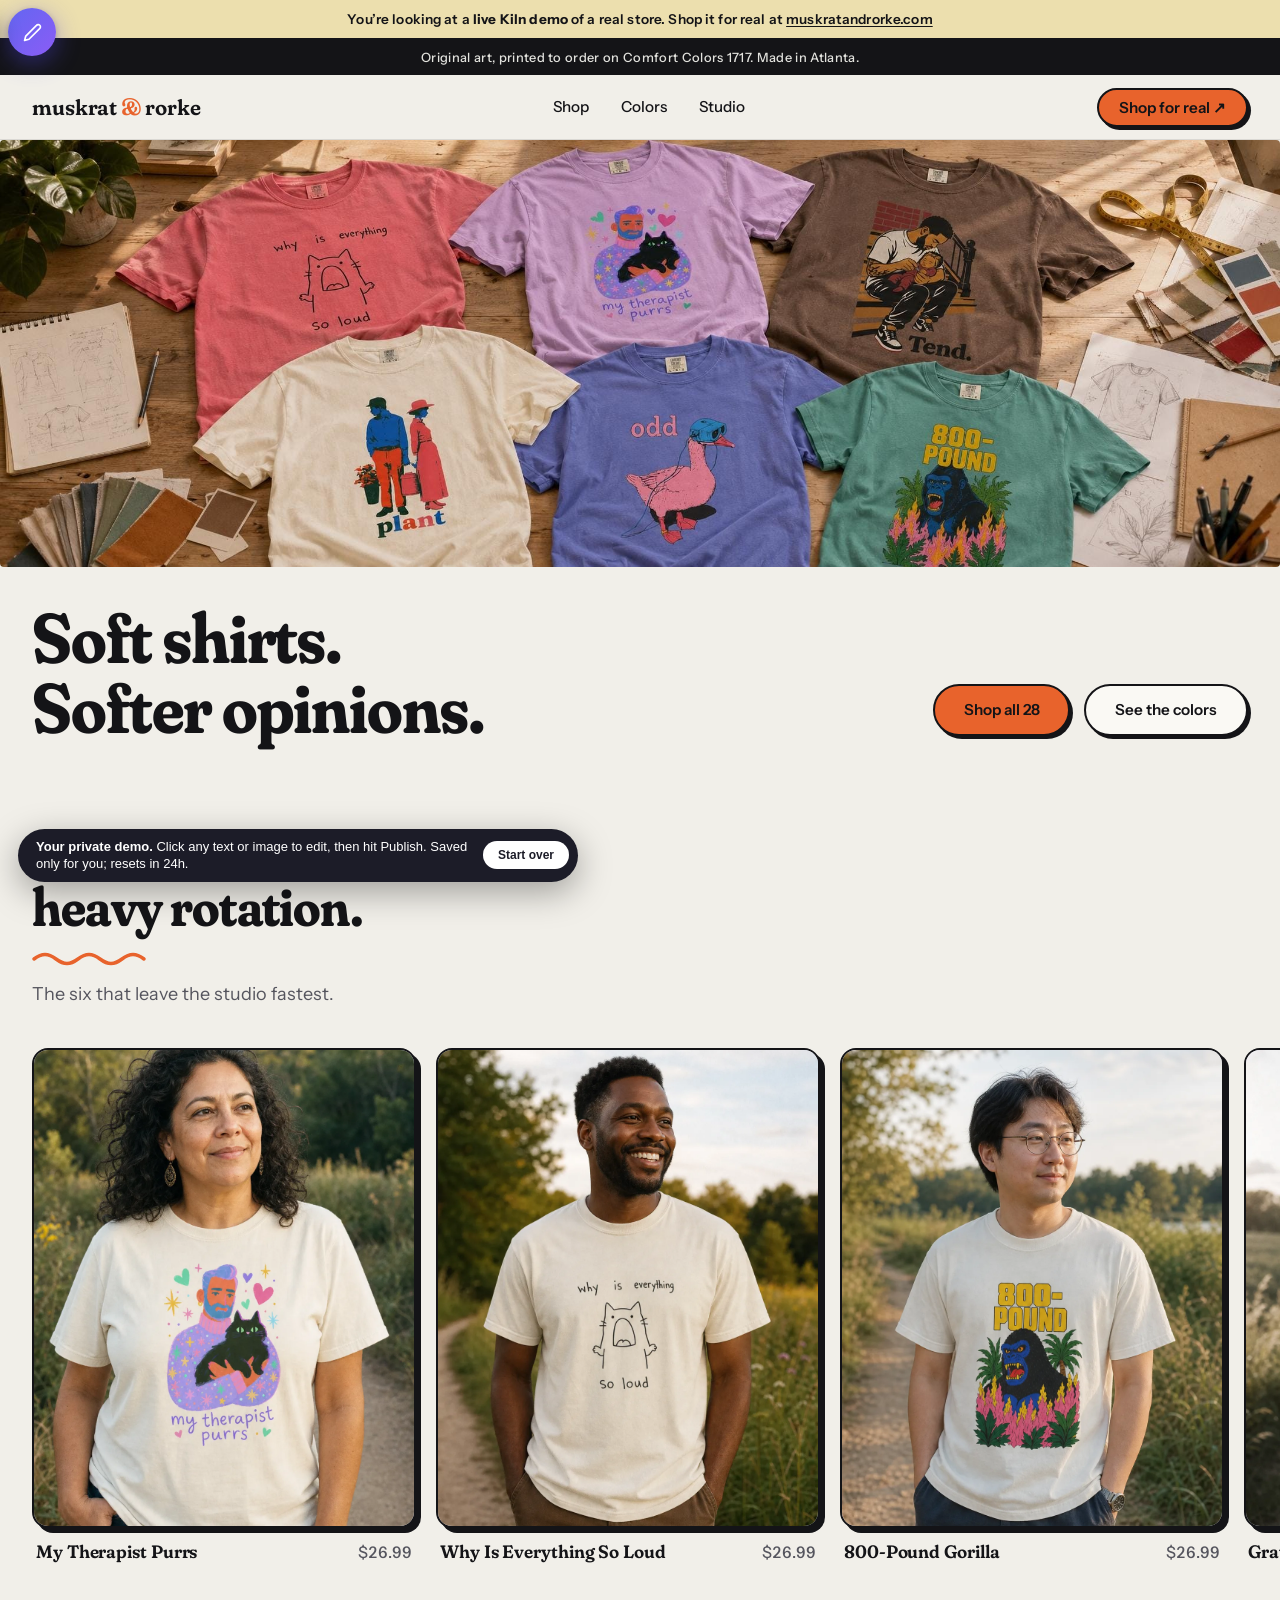
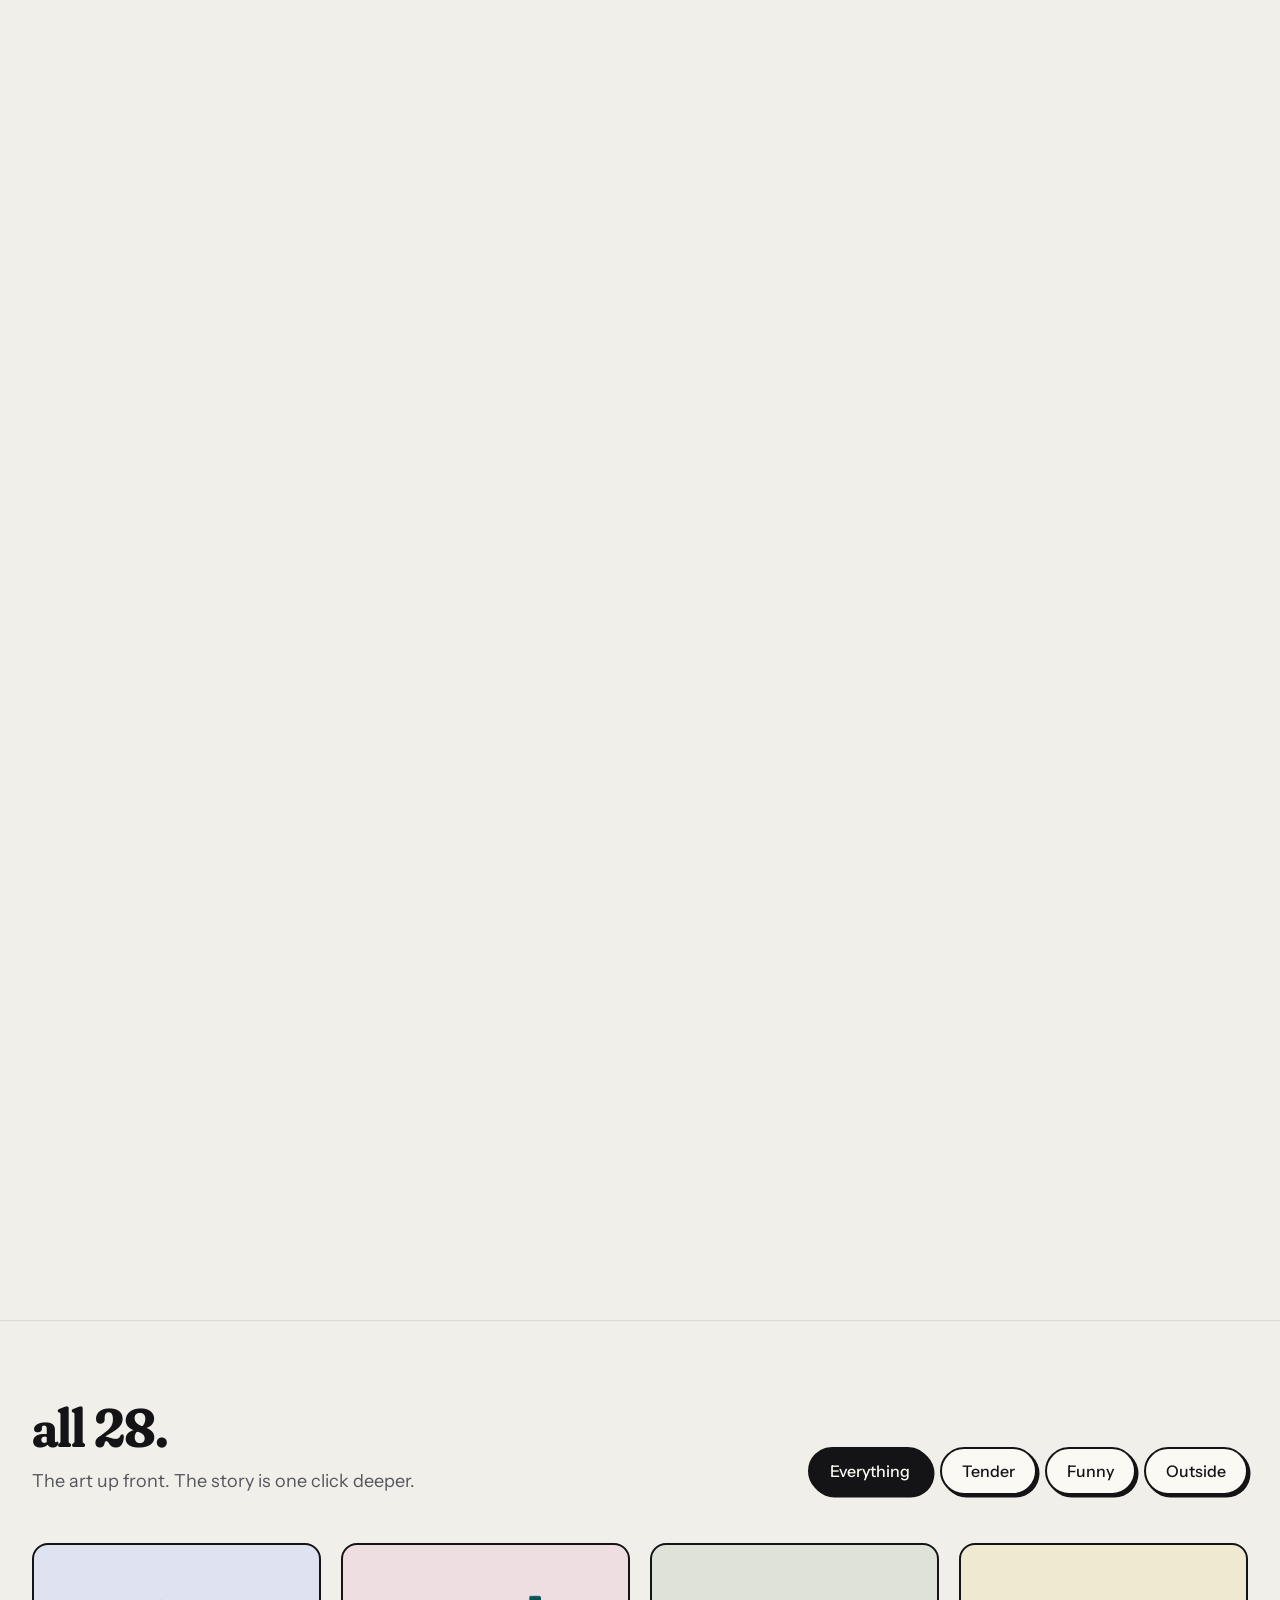
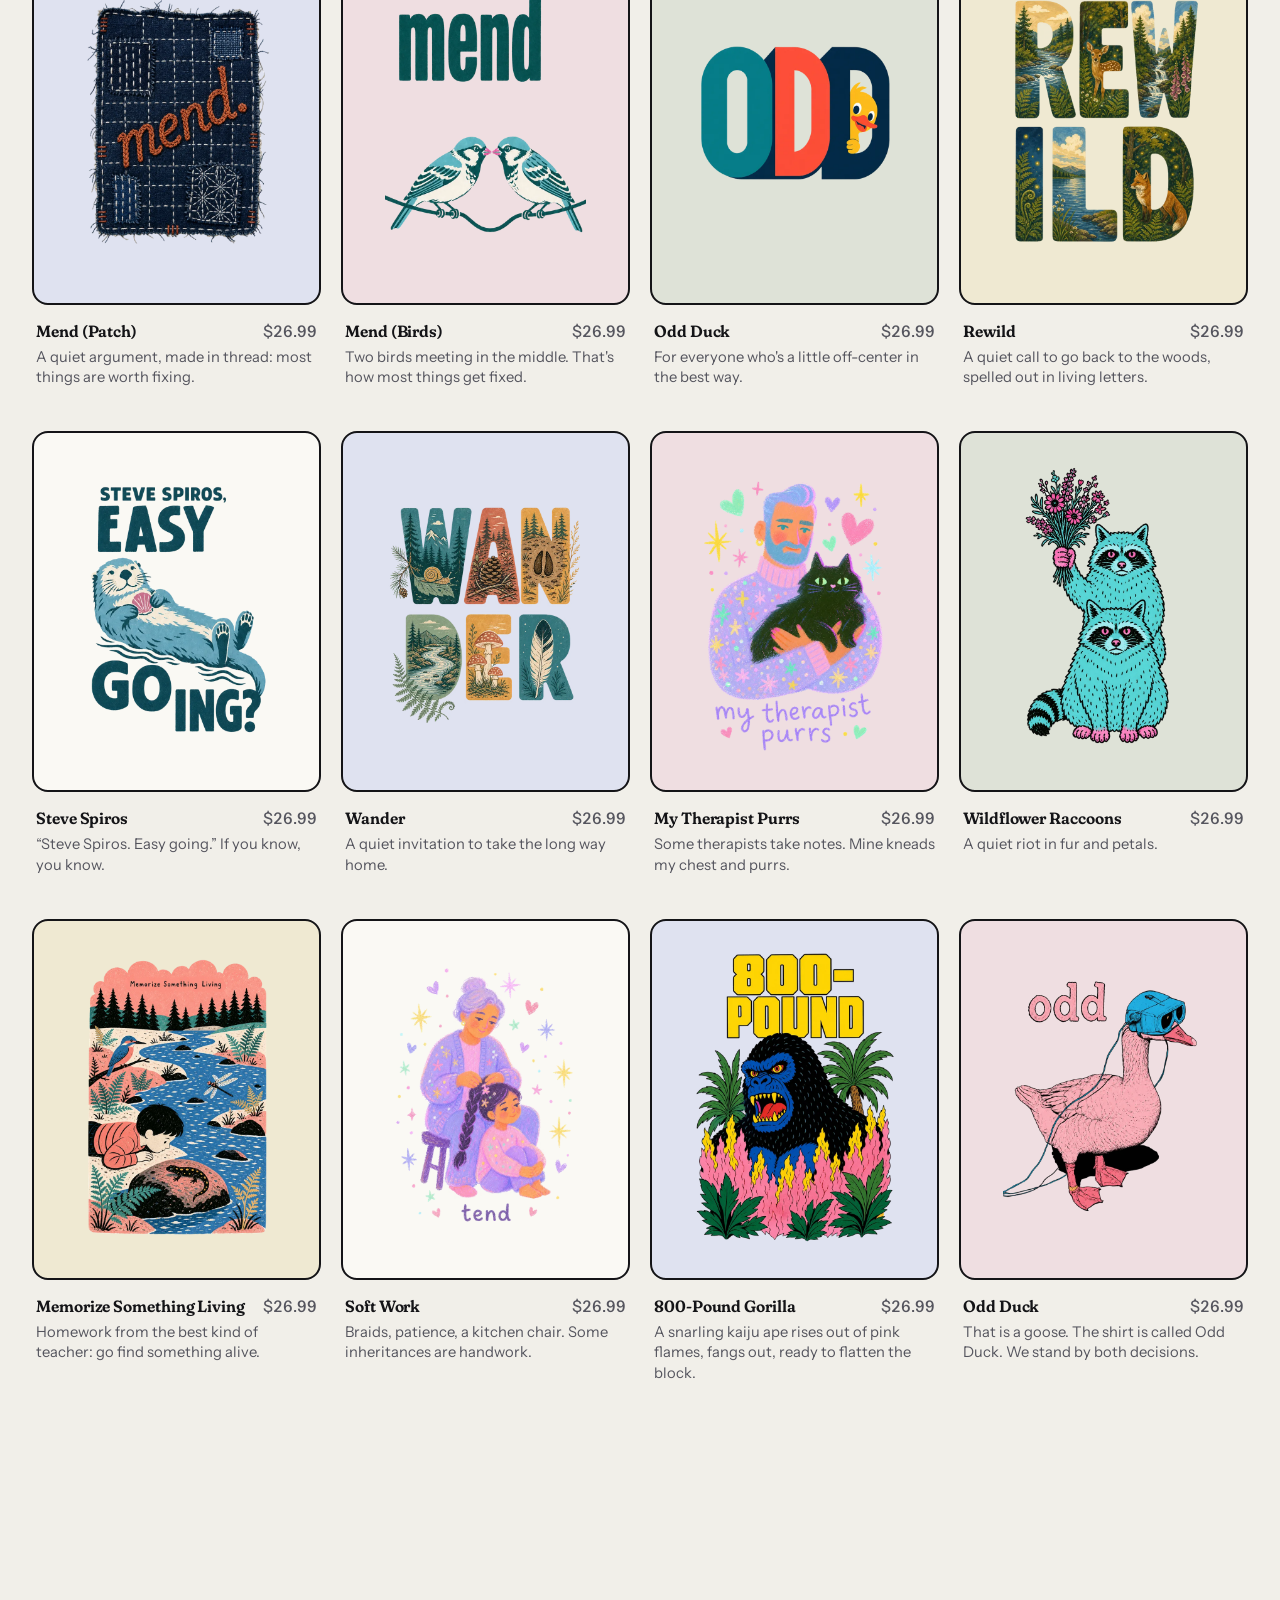
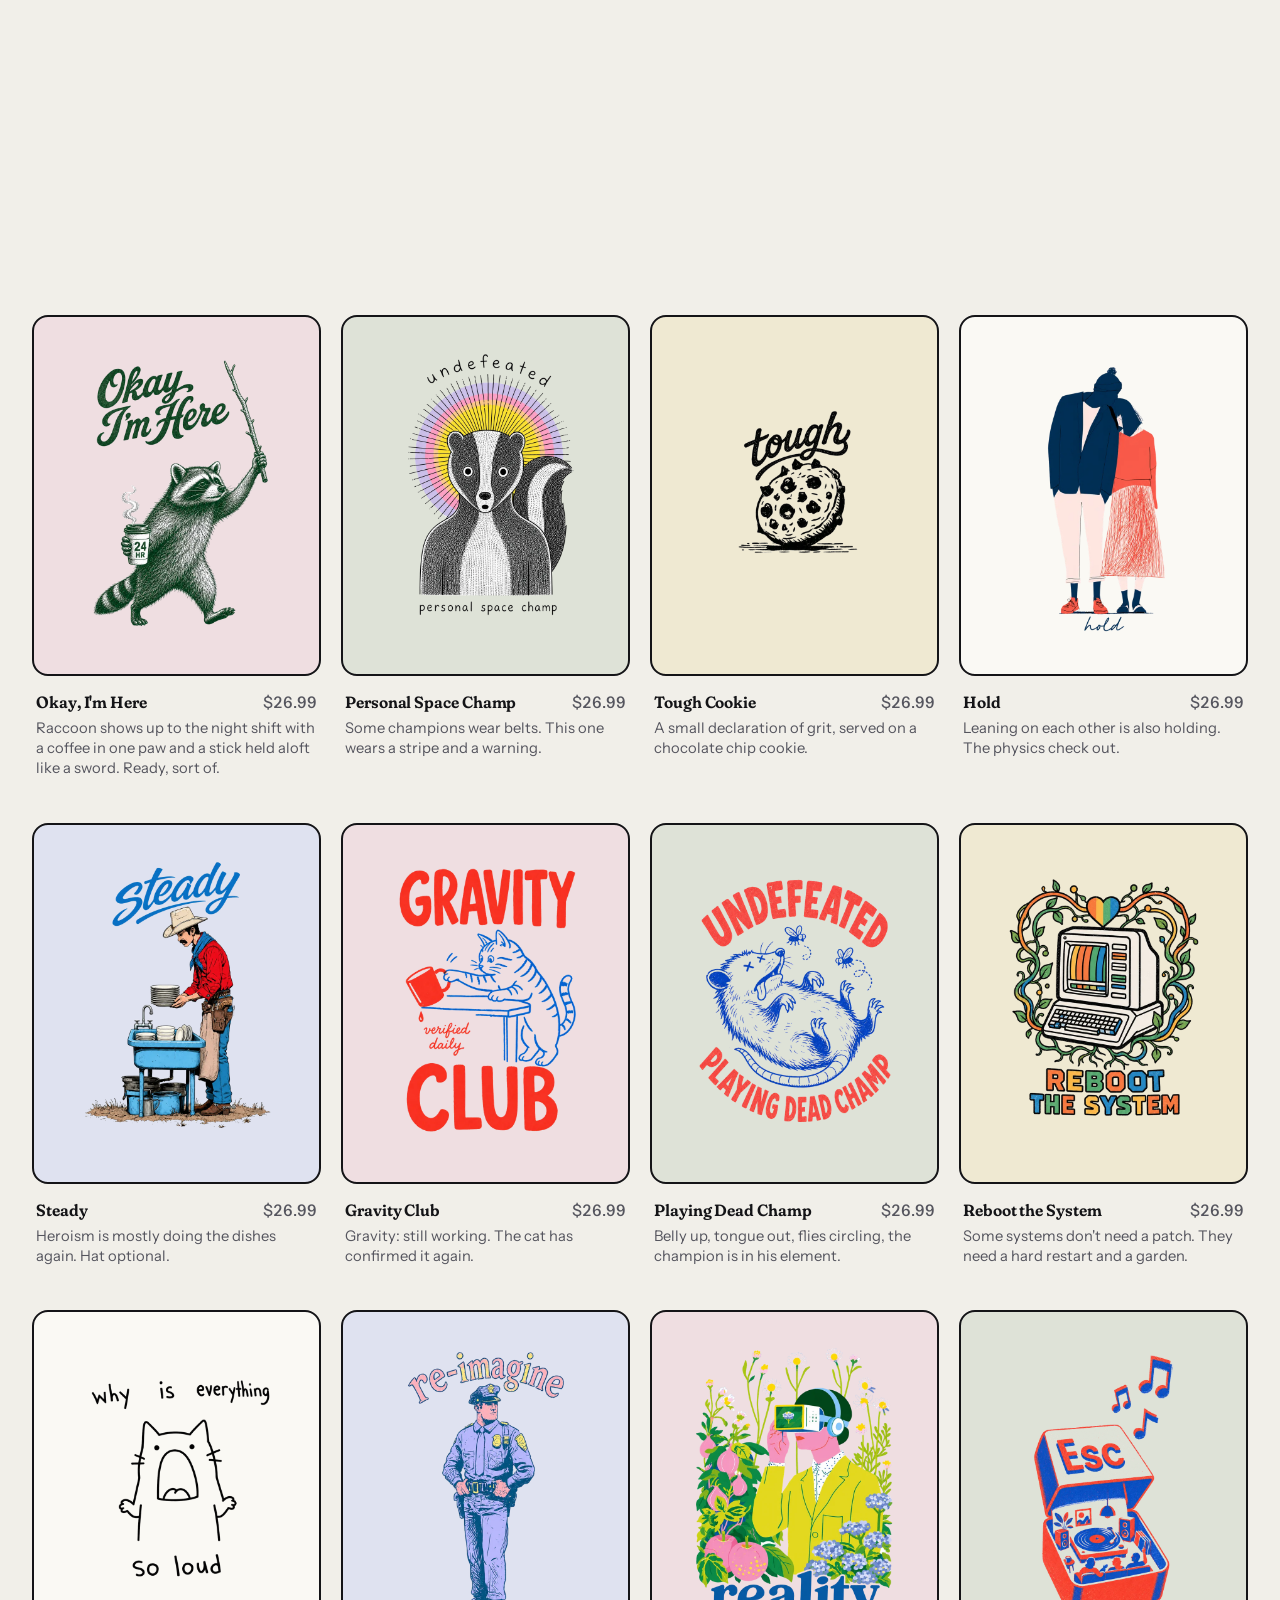
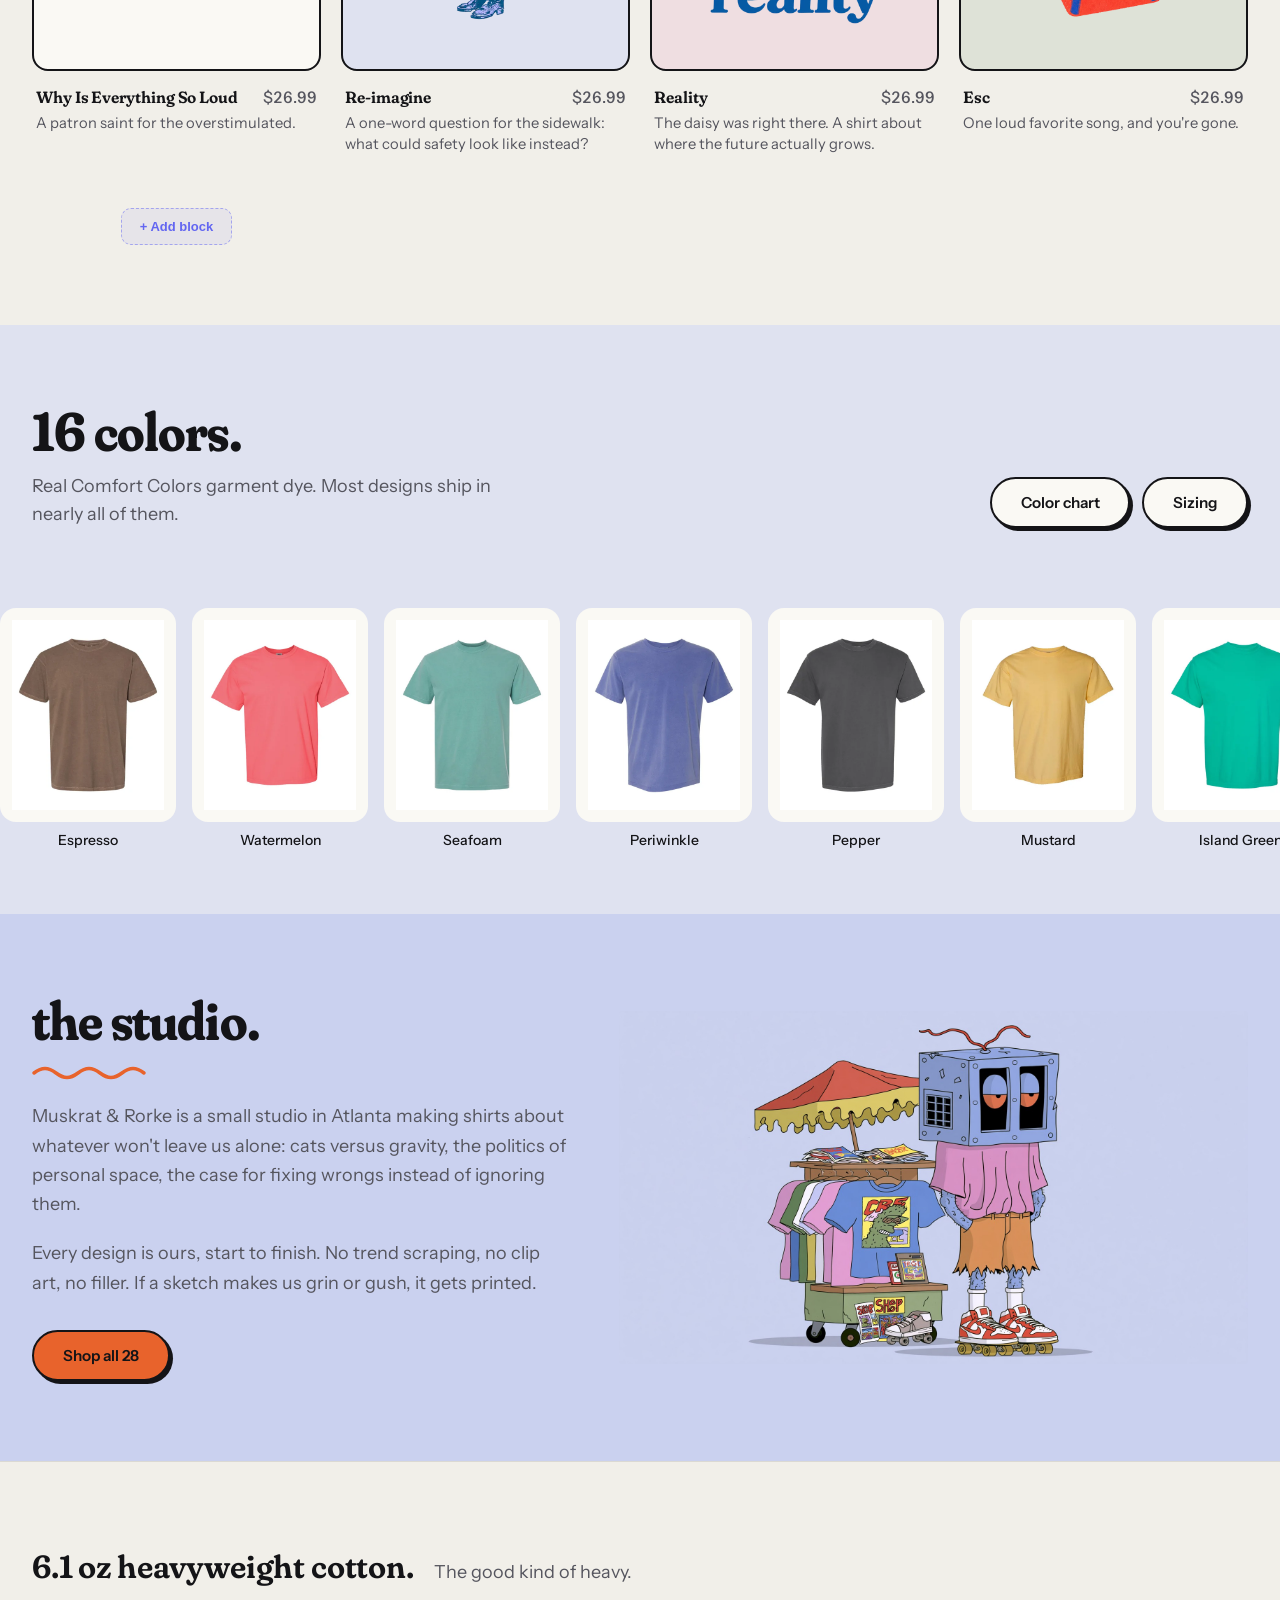
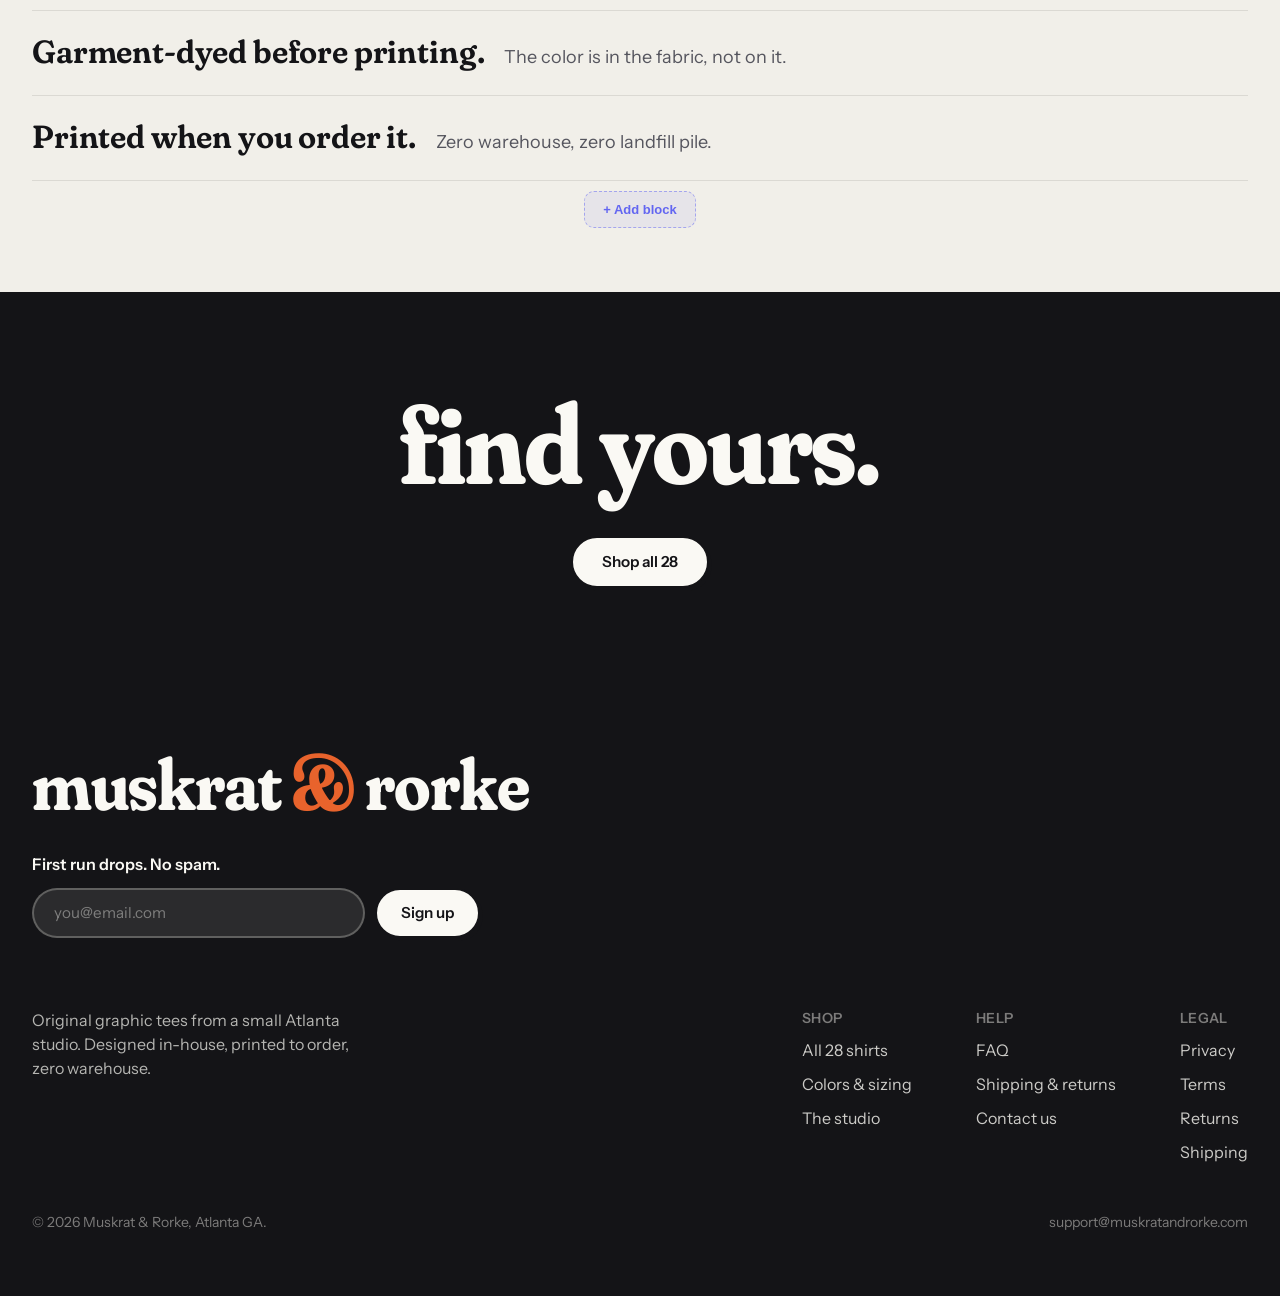
==== commit e8bfdc40: "Edit: hero headline (via Kiln)" ====
--- a/index.html
+++ b/index.html
@@ -1 +1 @@
-<!DOCTYPE html><html lang="en"><head><meta charset="utf-8"><meta name="viewport" content="width=device-width, initial-scale=1"><title>Muskrat &amp; Rorke | Original graphic tees, Atlanta · Kiln demo</title><meta name="description" content="Original graphic tees designed in-house in Atlanta. 28 designs, 16 garment-dyed colors, heavyweight Comfort Colors 1717, printed to order."><meta name="robots" content="noindex"><link rel="canonical" href="https://muskratandrorke.com/"><link rel="icon" href="/favicon.svg" type="image/svg+xml"><link rel="preload" href="/fonts/instrument-var.woff2" as="font" type="font/woff2" crossorigin><link rel="preload" href="/fonts/fraunces-var.woff2" as="font" type="font/woff2" crossorigin><meta property="og:title" content="Muskrat &amp; Rorke | Original graphic tees, Atlanta"><meta property="og:description" content="Original graphic tees designed in-house in Atlanta. 28 designs, 16 garment-dyed colors, heavyweight Comfort Colors 1717, printed to order."><meta property="og:type" content="website"><meta property="og:url" content="https://muskratandrorke.com/"><meta property="og:image" content="https://muskratandrorke.com/img/og-card.jpg"><meta name="twitter:card" content="summary_large_image"><script type="application/ld+json">{"@context":"https://schema.org","@type":"OnlineStore","name":"Muskrat & Rorke","url":"https://muskratandrorke.com","logo":"https://muskratandrorke.com/img/og-card.jpg","sameAs":["https://www.etsy.com/shop/MuskratAndRorke"],"description":"Original graphic tees from an Atlanta studio. Designed in-house, printed to order on heavyweight garment-dyed cotton."}</script><!-- Cloudflare Web Analytics --><link rel="stylesheet" href="/_astro/Base.BGO_EXnh.css"></head><body class="bg-base text-ink antialiased"><div id="kiln-demo-banner" data-cms-partial="demo_banner" style="background:var(--color-butter);color:var(--color-ink);border-bottom:2px solid var(--color-ink);padding:.55rem 1rem;text-align:center;font-size:.85rem;font-weight:600;letter-spacing:.01em;position:relative;z-index:60"><span data-cms="demo_banner_text">You’re looking at a <strong>live Kiln demo</strong> of a real store. Shop it for real at <a href="https://muskratandrorke.com" style="text-decoration:underline;text-underline-offset:2px">muskratandrorke.com</a></span></div><a href="#main" class="sr-only focus:not-sr-only focus:fixed focus:top-3 focus:left-3 focus:z-[100] focus:rounded-full focus:bg-ink focus:px-4 focus:py-2 focus:text-cream">Skip to content</a><div class="bg-ink py-2 text-center text-[0.8rem] font-medium tracking-wide text-cream/90" data-cms-partial="announcement"><span data-cms="announcement_text">Original art, printed to order on Comfort Colors 1717. Made in Atlanta.</span></div><header id="site-nav" class="sticky top-0 z-50 border-b border-ink/10 bg-base/90 backdrop-blur-md"><nav class="mx-auto flex h-16 max-w-[1440px] items-center justify-between px-5 sm:px-8" aria-label="Main"><a href="/" class="display-medium text-[1.35rem]">muskrat <span class="text-accent">&amp;</span> rorke</a><div class="hidden items-center gap-8 text-[0.95rem] font-medium sm:flex" data-cms-menu="main"><a href="/#shirts" class="hover:text-accent">Shop</a><a href="/#colors" class="hover:text-accent">Colors</a><a href="/#studio" class="hover:text-accent">Studio</a></div><a href="https://muskratandrorke.com" target="_blank" rel="noopener" class="btn btn-ink !px-5 !py-2.5 text-sm">Shop for real ↗</a></nav></header><main id="main"><section id="hero" class="relative"><div id="hero-media" class="relative aspect-[2172/724] min-h-[300px] w-full"><img id="hero-img" data-cms="hero_img" data-cms-attr="src" src="/img/hero-banner.jpg" alt="Six Muskrat &amp; Rorke tees in garment-dyed colors laid out on a sunlit studio worktable" class="absolute inset-0 h-full w-full object-cover" fetchpriority="high"></div><div class="mx-auto flex max-w-[1440px] flex-wrap items-end justify-between gap-x-10 gap-y-7 px-5 pb-14 pt-9 sm:px-8"><h1 class="display text-[clamp(2.4rem,5.5vw,4.6rem)]" data-cms="hero_headline"><span class="hero-line block">Soft shirts.</span><span class="hero-line block">Strong opinions.</span></h1><div class="hero-line flex flex-wrap gap-3.5 pb-2"><a href="#shirts" class="btn btn-ink magnetic">Shop all 28</a><a href="#colors" class="btn btn-outline magnetic">See the colors</a></div></div></section><section id="rotation" class="overflow-hidden"><div class="mx-auto max-w-[1440px] px-5 pt-20 sm:px-8"><h2 class="reveal display text-[clamp(1.9rem,4.5vw,3.4rem)]" data-cms="rotation_headline">heavy rotation.</h2><svg class="squiggle" viewBox="0 0 130 12" fill="none" aria-hidden="true"><path d="M2 8c8-6 14-6 22 0s14 6 22 0 14-6 22 0 14 6 22 0 14-6 22 0" stroke="currentColor" stroke-width="3.5" stroke-linecap="round"></path></svg><p class="reveal mt-4 max-w-md text-lg text-ink-soft" data-cms="rotation_sub">The six that leave the studio fastest.</p></div><div id="rotation-pin" class="relative"><div id="rotation-track" class="flex snap-x snap-mandatory gap-5 overflow-x-auto px-5 py-10 sm:px-8 lg:snap-none lg:overflow-x-visible"><a href="https://muskratandrorke.com/shirts/my-therapist-purrs/" target="_blank" rel="noopener" class="rotation-card group relative w-[78vw] shrink-0 snap-center sm:w-[46vw] lg:w-[30vw]"><div class="frame outlined relative aspect-[4/5] overflow-hidden bg-peri-soft"><img src="/img/products/my-therapist-purrs/life-1.webp" alt="My Therapist Purrs tee, worn" loading="lazy" class="absolute inset-0 h-full w-full object-cover transition duration-700 group-hover:scale-[1.05]"></div><div class="mt-3 flex items-baseline justify-between px-1"><h3 class="display-medium text-lg">My Therapist Purrs</h3><span class="font-medium text-ink-soft tabular-nums">$26.99</span></div></a><a href="https://muskratandrorke.com/shirts/why-is-everything-so-loud/" target="_blank" rel="noopener" class="rotation-card group relative w-[78vw] shrink-0 snap-center sm:w-[46vw] lg:w-[30vw]"><div class="frame outlined relative aspect-[4/5] overflow-hidden bg-peri-soft"><img src="/img/products/why-is-everything-so-loud/life-1.webp" alt="Why Is Everything So Loud tee, worn" loading="lazy" class="absolute inset-0 h-full w-full object-cover transition duration-700 group-hover:scale-[1.05]"></div><div class="mt-3 flex items-baseline justify-between px-1"><h3 class="display-medium text-lg">Why Is Everything So Loud</h3><span class="font-medium text-ink-soft tabular-nums">$26.99</span></div></a><a href="https://muskratandrorke.com/shirts/800-pound-gorilla/" target="_blank" rel="noopener" class="rotation-card group relative w-[78vw] shrink-0 snap-center sm:w-[46vw] lg:w-[30vw]"><div class="frame outlined relative aspect-[4/5] overflow-hidden bg-peri-soft"><img src="/img/products/800-pound-gorilla/life-1.webp" alt="800-Pound Gorilla tee, worn" loading="lazy" class="absolute inset-0 h-full w-full object-cover transition duration-700 group-hover:scale-[1.05]"></div><div class="mt-3 flex items-baseline justify-between px-1"><h3 class="display-medium text-lg">800-Pound Gorilla</h3><span class="font-medium text-ink-soft tabular-nums">$26.99</span></div></a><a href="https://muskratandrorke.com/shirts/gravity-club/" target="_blank" rel="noopener" class="rotation-card group relative w-[78vw] shrink-0 snap-center sm:w-[46vw] lg:w-[30vw]"><div class="frame outlined relative aspect-[4/5] overflow-hidden bg-peri-soft"><img src="/img/products/gravity-club/life-1.webp" alt="Gravity Club tee, worn" loading="lazy" class="absolute inset-0 h-full w-full object-cover transition duration-700 group-hover:scale-[1.05]"></div><div class="mt-3 flex items-baseline justify-between px-1"><h3 class="display-medium text-lg">Gravity Club</h3><span class="font-medium text-ink-soft tabular-nums">$26.99</span></div></a><a href="https://muskratandrorke.com/shirts/personal-space-champ/" target="_blank" rel="noopener" class="rotation-card group relative w-[78vw] shrink-0 snap-center sm:w-[46vw] lg:w-[30vw]"><div class="frame outlined relative aspect-[4/5] overflow-hidden bg-peri-soft"><img src="/img/products/personal-space-champ/life-1.webp" alt="Personal Space Champ tee, worn" loading="lazy" class="absolute inset-0 h-full w-full object-cover transition duration-700 group-hover:scale-[1.05]"></div><div class="mt-3 flex items-baseline justify-between px-1"><h3 class="display-medium text-lg">Personal Space Champ</h3><span class="font-medium text-ink-soft tabular-nums">$26.99</span></div></a><a href="https://muskratandrorke.com/shirts/hold/" target="_blank" rel="noopener" class="rotation-card group relative w-[78vw] shrink-0 snap-center sm:w-[46vw] lg:w-[30vw]"><div class="frame outlined relative aspect-[4/5] overflow-hidden bg-peri-soft"><img src="/img/products/hold/life-1.webp" alt="Hold tee, worn" loading="lazy" class="absolute inset-0 h-full w-full object-cover transition duration-700 group-hover:scale-[1.05]"></div><div class="mt-3 flex items-baseline justify-between px-1"><h3 class="display-medium text-lg">Hold</h3><span class="font-medium text-ink-soft tabular-nums">$26.99</span></div></a></div></div></section><section id="shirts" class="scroll-mt-20 border-t border-ink/10"><div class="mx-auto max-w-[1440px] px-5 py-20 sm:px-8"><div class="flex flex-wrap items-end justify-between gap-6"><div><h2 class="reveal display text-[clamp(1.9rem,4.5vw,3.4rem)]" data-cms="shirts_headline">all 28.</h2><p class="reveal mt-3 max-w-md text-lg text-ink-soft" data-cms="shirts_sub">The art up front. The story is one click deeper.</p></div><div class="reveal flex flex-wrap gap-2" role="group" aria-label="Filter shirts by mood"><button class="filter-chip rounded-full px-5 py-2.5 font-medium transition is-active bg-ink text-cream" data-filter="all" aria-pressed="true">Everything</button><button class="filter-chip rounded-full px-5 py-2.5 font-medium transition chip-idle text-ink" data-filter="tender" aria-pressed="false">Tender</button><button class="filter-chip rounded-full px-5 py-2.5 font-medium transition chip-idle text-ink" data-filter="funny" aria-pressed="false">Funny</button><button class="filter-chip rounded-full px-5 py-2.5 font-medium transition chip-idle text-ink" data-filter="outside" aria-pressed="false">Outside</button></div></div><div id="product-grid" class="mt-12 grid grid-cols-2 gap-x-5 gap-y-11 lg:grid-cols-4" data-cms-repeat="products"><a href="https://muskratandrorke.com/shirts/mend-patch/" target="_blank" rel="noopener" class="product-card group reveal block" data-mood="tender" aria-label="Mend (Patch) tee"><div class="frame relative aspect-[4/5] overflow-hidden border-2 border-ink transition duration-300 group-hover:-rotate-1 group-hover:shadow-[5px_5px_0_var(--color-ink)] bg-peri-soft"><img src="/img/products/mend-patch/art-sm.webp" alt="Mend (Patch) print art" width="640" height="960" loading="eager" class="absolute inset-0 h-full w-full object-contain p-7 transition duration-500 group-hover:scale-[1.04] group-hover:opacity-0"><img src="/img/products/mend-patch/life-1.webp" alt="Mend (Patch) tee, worn" width="640" height="960" loading="lazy" class="absolute inset-0 h-full w-full object-cover opacity-0 transition duration-500 group-hover:opacity-100"><span class="absolute right-3 top-3 rounded-full bg-cream/90 px-3 py-1 text-xs font-semibold opacity-0 transition group-hover:opacity-100">16 colors</span></div><div class="mt-3.5 flex items-baseline justify-between gap-3 px-1"><h3 class="display-medium text-[1.02rem]" data-cms="card_title">Mend (Patch)</h3><span class="shrink-0 font-medium text-ink-soft tabular-nums" data-cms="card_price" data-cms-plain>$26.99</span></div><p class="mt-1 px-1 text-[0.92rem] leading-snug text-ink-soft" data-cms="card_desc">A quiet argument, made in thread: most things are worth fixing.</p></a><a href="https://muskratandrorke.com/shirts/mend-birds/" target="_blank" rel="noopener" class="product-card group reveal block" data-mood="tender" aria-label="Mend (Birds) tee"><div class="frame relative aspect-[4/5] overflow-hidden border-2 border-ink transition duration-300 group-hover:-rotate-1 group-hover:shadow-[5px_5px_0_var(--color-ink)] bg-pink/45"><img src="/img/products/mend-birds/art-sm.webp" alt="Mend (Birds) print art" width="640" height="960" loading="eager" class="absolute inset-0 h-full w-full object-contain p-7 transition duration-500 group-hover:scale-[1.04] group-hover:opacity-0"><img src="/img/products/mend-birds/life-1.webp" alt="Mend (Birds) tee, worn" width="640" height="960" loading="lazy" class="absolute inset-0 h-full w-full object-cover opacity-0 transition duration-500 group-hover:opacity-100"><span class="absolute right-3 top-3 rounded-full bg-cream/90 px-3 py-1 text-xs font-semibold opacity-0 transition group-hover:opacity-100">16 colors</span></div><div class="mt-3.5 flex items-baseline justify-between gap-3 px-1"><h3 class="display-medium text-[1.02rem]" data-cms="card_title">Mend (Birds)</h3><span class="shrink-0 font-medium text-ink-soft tabular-nums" data-cms="card_price" data-cms-plain>$26.99</span></div><p class="mt-1 px-1 text-[0.92rem] leading-snug text-ink-soft" data-cms="card_desc">Two birds meeting in the middle. That&#39;s how most things get fixed.</p></a><a href="/shirts/odd-duck/" class="product-card group reveal block" data-mood="funny" aria-label="Odd Duck tee"><div class="frame relative aspect-[4/5] overflow-hidden border-2 border-ink transition duration-300 group-hover:-rotate-1 group-hover:shadow-[5px_5px_0_var(--color-ink)] bg-sage/50"><img src="/img/products/odd-duck/art-sm.webp" alt="Odd Duck print art" width="640" height="960" loading="eager" class="absolute inset-0 h-full w-full object-contain p-7 transition duration-500 group-hover:scale-[1.04] group-hover:opacity-0"><img src="/img/products/odd-duck/life-1.webp" alt="Odd Duck tee, worn" width="640" height="960" loading="lazy" class="absolute inset-0 h-full w-full object-cover opacity-0 transition duration-500 group-hover:opacity-100"><span class="absolute right-3 top-3 rounded-full bg-cream/90 px-3 py-1 text-xs font-semibold opacity-0 transition group-hover:opacity-100">16 colors</span></div><div class="mt-3.5 flex items-baseline justify-between gap-3 px-1"><h3 class="display-medium text-[1.02rem]" data-cms="card_title">Odd Duck</h3><span class="shrink-0 font-medium text-ink-soft tabular-nums" data-cms="card_price" data-cms-plain>$26.99</span></div><p class="mt-1 px-1 text-[0.92rem] leading-snug text-ink-soft" data-cms="card_desc">For everyone who&#39;s a little off-center in the best way.</p></a><a href="/shirts/rewild/" class="product-card group reveal block" data-mood="outside" aria-label="Rewild tee"><div class="frame relative aspect-[4/5] overflow-hidden border-2 border-ink transition duration-300 group-hover:-rotate-1 group-hover:shadow-[5px_5px_0_var(--color-ink)] bg-butter/40"><img src="/img/products/rewild/art-sm.webp" alt="Rewild print art" width="640" height="960" loading="eager" class="absolute inset-0 h-full w-full object-contain p-7 transition duration-500 group-hover:scale-[1.04] group-hover:opacity-0"><img src="/img/products/rewild/life-1.webp" alt="Rewild tee, worn" width="640" height="960" loading="lazy" class="absolute inset-0 h-full w-full object-cover opacity-0 transition duration-500 group-hover:opacity-100"><span class="absolute right-3 top-3 rounded-full bg-cream/90 px-3 py-1 text-xs font-semibold opacity-0 transition group-hover:opacity-100">15 colors</span></div><div class="mt-3.5 flex items-baseline justify-between gap-3 px-1"><h3 class="display-medium text-[1.02rem]" data-cms="card_title">Rewild</h3><span class="shrink-0 font-medium text-ink-soft tabular-nums" data-cms="card_price" data-cms-plain>$26.99</span></div><p class="mt-1 px-1 text-[0.92rem] leading-snug text-ink-soft" data-cms="card_desc">A quiet call to go back to the woods, spelled out in living letters.</p></a><a href="https://muskratandrorke.com/shirts/steve-spiros/" target="_blank" rel="noopener" class="product-card group reveal block" data-mood="funny" aria-label="Steve Spiros tee"><div class="frame relative aspect-[4/5] overflow-hidden border-2 border-ink transition duration-300 group-hover:-rotate-1 group-hover:shadow-[5px_5px_0_var(--color-ink)] bg-cream"><img src="/img/products/steve-spiros/art-sm.webp" alt="Steve Spiros print art" width="640" height="960" loading="lazy" class="absolute inset-0 h-full w-full object-contain p-7 transition duration-500 group-hover:scale-[1.04] group-hover:opacity-0"><img src="/img/products/steve-spiros/life-1.webp" alt="Steve Spiros tee, worn" width="640" height="960" loading="lazy" class="absolute inset-0 h-full w-full object-cover opacity-0 transition duration-500 group-hover:opacity-100"><span class="absolute right-3 top-3 rounded-full bg-cream/90 px-3 py-1 text-xs font-semibold opacity-0 transition group-hover:opacity-100">16 colors</span></div><div class="mt-3.5 flex items-baseline justify-between gap-3 px-1"><h3 class="display-medium text-[1.02rem]" data-cms="card_title">Steve Spiros</h3><span class="shrink-0 font-medium text-ink-soft tabular-nums" data-cms="card_price" data-cms-plain>$26.99</span></div><p class="mt-1 px-1 text-[0.92rem] leading-snug text-ink-soft" data-cms="card_desc">“Steve Spiros. Easy going.” If you know, you know.</p></a><a href="https://muskratandrorke.com/shirts/wander/" target="_blank" rel="noopener" class="product-card group reveal block" data-mood="outside" aria-label="Wander tee"><div class="frame relative aspect-[4/5] overflow-hidden border-2 border-ink transition duration-300 group-hover:-rotate-1 group-hover:shadow-[5px_5px_0_var(--color-ink)] bg-peri-soft"><img src="/img/products/wander/art-sm.webp" alt="Wander print art" width="640" height="960" loading="lazy" class="absolute inset-0 h-full w-full object-contain p-7 transition duration-500 group-hover:scale-[1.04] group-hover:opacity-0"><img src="/img/products/wander/life-1.webp" alt="Wander tee, worn" width="640" height="960" loading="lazy" class="absolute inset-0 h-full w-full object-cover opacity-0 transition duration-500 group-hover:opacity-100"><span class="absolute right-3 top-3 rounded-full bg-cream/90 px-3 py-1 text-xs font-semibold opacity-0 transition group-hover:opacity-100">16 colors</span></div><div class="mt-3.5 flex items-baseline justify-between gap-3 px-1"><h3 class="display-medium text-[1.02rem]" data-cms="card_title">Wander</h3><span class="shrink-0 font-medium text-ink-soft tabular-nums" data-cms="card_price" data-cms-plain>$26.99</span></div><p class="mt-1 px-1 text-[0.92rem] leading-snug text-ink-soft" data-cms="card_desc">A quiet invitation to take the long way home.</p></a><a href="https://muskratandrorke.com/shirts/my-therapist-purrs/" target="_blank" rel="noopener" class="product-card group reveal block" data-mood="funny" aria-label="My Therapist Purrs tee"><div class="frame relative aspect-[4/5] overflow-hidden border-2 border-ink transition duration-300 group-hover:-rotate-1 group-hover:shadow-[5px_5px_0_var(--color-ink)] bg-pink/45"><img src="/img/products/my-therapist-purrs/art-sm.webp" alt="My Therapist Purrs print art" width="640" height="960" loading="lazy" class="absolute inset-0 h-full w-full object-contain p-7 transition duration-500 group-hover:scale-[1.04] group-hover:opacity-0"><img src="/img/products/my-therapist-purrs/life-1.webp" alt="My Therapist Purrs tee, worn" width="640" height="960" loading="lazy" class="absolute inset-0 h-full w-full object-cover opacity-0 transition duration-500 group-hover:opacity-100"><span class="absolute right-3 top-3 rounded-full bg-cream/90 px-3 py-1 text-xs font-semibold opacity-0 transition group-hover:opacity-100">16 colors</span></div><div class="mt-3.5 flex items-baseline justify-between gap-3 px-1"><h3 class="display-medium text-[1.02rem]" data-cms="card_title">My Therapist Purrs</h3><span class="shrink-0 font-medium text-ink-soft tabular-nums" data-cms="card_price" data-cms-plain>$26.99</span></div><p class="mt-1 px-1 text-[0.92rem] leading-snug text-ink-soft" data-cms="card_desc">Some therapists take notes. Mine kneads my chest and purrs.</p></a><a href="https://muskratandrorke.com/shirts/wildflower-raccoons/" target="_blank" rel="noopener" class="product-card group reveal block" data-mood="tender" aria-label="Wildflower Raccoons tee"><div class="frame relative aspect-[4/5] overflow-hidden border-2 border-ink transition duration-300 group-hover:-rotate-1 group-hover:shadow-[5px_5px_0_var(--color-ink)] bg-sage/50"><img src="/img/products/wildflower-raccoons/art-sm.webp" alt="Wildflower Raccoons print art" width="640" height="960" loading="lazy" class="absolute inset-0 h-full w-full object-contain p-7 transition duration-500 group-hover:scale-[1.04] group-hover:opacity-0"><img src="/img/products/wildflower-raccoons/life-1.webp" alt="Wildflower Raccoons tee, worn" width="640" height="960" loading="lazy" class="absolute inset-0 h-full w-full object-cover opacity-0 transition duration-500 group-hover:opacity-100"><span class="absolute right-3 top-3 rounded-full bg-cream/90 px-3 py-1 text-xs font-semibold opacity-0 transition group-hover:opacity-100">16 colors</span></div><div class="mt-3.5 flex items-baseline justify-between gap-3 px-1"><h3 class="display-medium text-[1.02rem]" data-cms="card_title">Wildflower Raccoons</h3><span class="shrink-0 font-medium text-ink-soft tabular-nums" data-cms="card_price" data-cms-plain>$26.99</span></div><p class="mt-1 px-1 text-[0.92rem] leading-snug text-ink-soft" data-cms="card_desc">A quiet riot in fur and petals.</p></a><a href="https://muskratandrorke.com/shirts/memorize-something-living/" target="_blank" rel="noopener" class="product-card group reveal block" data-mood="outside" aria-label="Memorize Something Living tee"><div class="frame relative aspect-[4/5] overflow-hidden border-2 border-ink transition duration-300 group-hover:-rotate-1 group-hover:shadow-[5px_5px_0_var(--color-ink)] bg-butter/40"><img src="/img/products/memorize-something-living/art-sm.webp" alt="Memorize Something Living print art" width="640" height="960" loading="lazy" class="absolute inset-0 h-full w-full object-contain p-7 transition duration-500 group-hover:scale-[1.04] group-hover:opacity-0"><img src="/img/products/memorize-something-living/life-1.webp" alt="Memorize Something Living tee, worn" width="640" height="960" loading="lazy" class="absolute inset-0 h-full w-full object-cover opacity-0 transition duration-500 group-hover:opacity-100"><span class="absolute right-3 top-3 rounded-full bg-cream/90 px-3 py-1 text-xs font-semibold opacity-0 transition group-hover:opacity-100">16 colors</span></div><div class="mt-3.5 flex items-baseline justify-between gap-3 px-1"><h3 class="display-medium text-[1.02rem]" data-cms="card_title">Memorize Something Living</h3><span class="shrink-0 font-medium text-ink-soft tabular-nums" data-cms="card_price" data-cms-plain>$26.99</span></div><p class="mt-1 px-1 text-[0.92rem] leading-snug text-ink-soft" data-cms="card_desc">Homework from the best kind of teacher: go find something alive.</p></a><a href="https://muskratandrorke.com/shirts/soft-work/" target="_blank" rel="noopener" class="product-card group reveal block" data-mood="tender" aria-label="Soft Work tee"><div class="frame relative aspect-[4/5] overflow-hidden border-2 border-ink transition duration-300 group-hover:-rotate-1 group-hover:shadow-[5px_5px_0_var(--color-ink)] bg-cream"><img src="/img/products/soft-work/art-sm.webp" alt="Soft Work print art" width="640" height="960" loading="lazy" class="absolute inset-0 h-full w-full object-contain p-7 transition duration-500 group-hover:scale-[1.04] group-hover:opacity-0"><img src="/img/products/soft-work/life-1.webp" alt="Soft Work tee, worn" width="640" height="960" loading="lazy" class="absolute inset-0 h-full w-full object-cover opacity-0 transition duration-500 group-hover:opacity-100"><span class="absolute right-3 top-3 rounded-full bg-cream/90 px-3 py-1 text-xs font-semibold opacity-0 transition group-hover:opacity-100">16 colors</span></div><div class="mt-3.5 flex items-baseline justify-between gap-3 px-1"><h3 class="display-medium text-[1.02rem]" data-cms="card_title">Soft Work</h3><span class="shrink-0 font-medium text-ink-soft tabular-nums" data-cms="card_price" data-cms-plain>$26.99</span></div><p class="mt-1 px-1 text-[0.92rem] leading-snug text-ink-soft" data-cms="card_desc">Braids, patience, a kitchen chair. Some inheritances are handwork.</p></a><a href="https://muskratandrorke.com/shirts/800-pound-gorilla/" target="_blank" rel="noopener" class="product-card group reveal block" data-mood="funny" aria-label="800-Pound Gorilla tee"><div class="frame relative aspect-[4/5] overflow-hidden border-2 border-ink transition duration-300 group-hover:-rotate-1 group-hover:shadow-[5px_5px_0_var(--color-ink)] bg-peri-soft"><img src="/img/products/800-pound-gorilla/art-sm.webp" alt="800-Pound Gorilla print art" width="640" height="960" loading="lazy" class="absolute inset-0 h-full w-full object-contain p-7 transition duration-500 group-hover:scale-[1.04] group-hover:opacity-0"><img src="/img/products/800-pound-gorilla/life-1.webp" alt="800-Pound Gorilla tee, worn" width="640" height="960" loading="lazy" class="absolute inset-0 h-full w-full object-cover opacity-0 transition duration-500 group-hover:opacity-100"><span class="absolute right-3 top-3 rounded-full bg-cream/90 px-3 py-1 text-xs font-semibold opacity-0 transition group-hover:opacity-100">16 colors</span></div><div class="mt-3.5 flex items-baseline justify-between gap-3 px-1"><h3 class="display-medium text-[1.02rem]" data-cms="card_title">800-Pound Gorilla</h3><span class="shrink-0 font-medium text-ink-soft tabular-nums" data-cms="card_price" data-cms-plain>$26.99</span></div><p class="mt-1 px-1 text-[0.92rem] leading-snug text-ink-soft" data-cms="card_desc">A snarling kaiju ape rises out of pink flames, fangs out, ready to flatten the block.</p></a><a href="https://muskratandrorke.com/shirts/odd-goose/" target="_blank" rel="noopener" class="product-card group reveal block" data-mood="funny" aria-label="Odd Duck tee"><div class="frame relative aspect-[4/5] overflow-hidden border-2 border-ink transition duration-300 group-hover:-rotate-1 group-hover:shadow-[5px_5px_0_var(--color-ink)] bg-pink/45"><img src="/img/products/odd-goose/art-sm.webp" alt="Odd Duck print art" width="640" height="960" loading="lazy" class="absolute inset-0 h-full w-full object-contain p-7 transition duration-500 group-hover:scale-[1.04] group-hover:opacity-0"><img src="/img/products/odd-goose/life-1.webp" alt="Odd Duck tee, worn" width="640" height="960" loading="lazy" class="absolute inset-0 h-full w-full object-cover opacity-0 transition duration-500 group-hover:opacity-100"><span class="absolute right-3 top-3 rounded-full bg-cream/90 px-3 py-1 text-xs font-semibold opacity-0 transition group-hover:opacity-100">16 colors</span></div><div class="mt-3.5 flex items-baseline justify-between gap-3 px-1"><h3 class="display-medium text-[1.02rem]" data-cms="card_title">Odd Duck</h3><span class="shrink-0 font-medium text-ink-soft tabular-nums" data-cms="card_price" data-cms-plain>$26.99</span></div><p class="mt-1 px-1 text-[0.92rem] leading-snug text-ink-soft" data-cms="card_desc">That is a goose. The shirt is called Odd Duck. We stand by both decisions.</p></a><a href="https://muskratandrorke.com/shirts/my-therapist-develops-slow/" target="_blank" rel="noopener" class="product-card group reveal block" data-mood="funny" aria-label="My Therapist Develops Slow tee"><div class="frame relative aspect-[4/5] overflow-hidden border-2 border-ink transition duration-300 group-hover:-rotate-1 group-hover:shadow-[5px_5px_0_var(--color-ink)] bg-sage/50"><img src="/img/products/my-therapist-develops-slow/art-sm.webp" alt="My Therapist Develops Slow print art" width="640" height="960" loading="lazy" class="absolute inset-0 h-full w-full object-contain p-7 transition duration-500 group-hover:scale-[1.04] group-hover:opacity-0"><img src="/img/products/my-therapist-develops-slow/life-1.webp" alt="My Therapist Develops Slow tee, worn" width="640" height="960" loading="lazy" class="absolute inset-0 h-full w-full object-cover opacity-0 transition duration-500 group-hover:opacity-100"><span class="absolute right-3 top-3 rounded-full bg-cream/90 px-3 py-1 text-xs font-semibold opacity-0 transition group-hover:opacity-100">15 colors</span></div><div class="mt-3.5 flex items-baseline justify-between gap-3 px-1"><h3 class="display-medium text-[1.02rem]" data-cms="card_title">My Therapist Develops Slow</h3><span class="shrink-0 font-medium text-ink-soft tabular-nums" data-cms="card_price" data-cms-plain>$26.99</span></div><p class="mt-1 px-1 text-[0.92rem] leading-snug text-ink-soft" data-cms="card_desc">A small daily miracle, printed slow.</p></a><a href="/shirts/tend/" class="product-card group reveal block" data-mood="tender" aria-label="Tend. tee"><div class="frame relative aspect-[4/5] overflow-hidden border-2 border-ink transition duration-300 group-hover:-rotate-1 group-hover:shadow-[5px_5px_0_var(--color-ink)] bg-butter/40"><img src="/img/products/tend/art-sm.webp" alt="Tend. print art" width="640" height="960" loading="lazy" class="absolute inset-0 h-full w-full object-contain p-7 transition duration-500 group-hover:scale-[1.04] group-hover:opacity-0"><img src="/img/products/tend/life-1.webp" alt="Tend. tee, worn" width="640" height="960" loading="lazy" class="absolute inset-0 h-full w-full object-cover opacity-0 transition duration-500 group-hover:opacity-100"><span class="absolute right-3 top-3 rounded-full bg-cream/90 px-3 py-1 text-xs font-semibold opacity-0 transition group-hover:opacity-100">16 colors</span></div><div class="mt-3.5 flex items-baseline justify-between gap-3 px-1"><h3 class="display-medium text-[1.02rem]" data-cms="card_title">Tend.</h3><span class="shrink-0 font-medium text-ink-soft tabular-nums" data-cms="card_price" data-cms-plain>$26.99</span></div><p class="mt-1 px-1 text-[0.92rem] leading-snug text-ink-soft" data-cms="card_desc">Care that doesn&#39;t announce itself. That&#39;s the whole idea.</p></a><a href="https://muskratandrorke.com/shirts/busy-bee/" target="_blank" rel="noopener" class="product-card group reveal block" data-mood="funny" aria-label="Busy Bee tee"><div class="frame relative aspect-[4/5] overflow-hidden border-2 border-ink transition duration-300 group-hover:-rotate-1 group-hover:shadow-[5px_5px_0_var(--color-ink)] bg-cream"><img src="/img/products/busy-bee/art-sm.webp" alt="Busy Bee print art" width="640" height="960" loading="lazy" class="absolute inset-0 h-full w-full object-contain p-7 transition duration-500 group-hover:scale-[1.04] group-hover:opacity-0"><img src="/img/products/busy-bee/life-1.webp" alt="Busy Bee tee, worn" width="640" height="960" loading="lazy" class="absolute inset-0 h-full w-full object-cover opacity-0 transition duration-500 group-hover:opacity-100"><span class="absolute right-3 top-3 rounded-full bg-cream/90 px-3 py-1 text-xs font-semibold opacity-0 transition group-hover:opacity-100">16 colors</span></div><div class="mt-3.5 flex items-baseline justify-between gap-3 px-1"><h3 class="display-medium text-[1.02rem]" data-cms="card_title">Busy Bee</h3><span class="shrink-0 font-medium text-ink-soft tabular-nums" data-cms="card_price" data-cms-plain>$26.99</span></div><p class="mt-1 px-1 text-[0.92rem] leading-snug text-ink-soft" data-cms="card_desc">For everyone with three projects open and one more good idea coming.</p></a><a href="https://muskratandrorke.com/shirts/grow/" target="_blank" rel="noopener" class="product-card group reveal block" data-mood="tender" aria-label="Grow tee"><div class="frame relative aspect-[4/5] overflow-hidden border-2 border-ink transition duration-300 group-hover:-rotate-1 group-hover:shadow-[5px_5px_0_var(--color-ink)] bg-peri-soft"><img src="/img/products/grow/art-sm.webp" alt="Grow print art" width="640" height="960" loading="lazy" class="absolute inset-0 h-full w-full object-contain p-7 transition duration-500 group-hover:scale-[1.04] group-hover:opacity-0"><img src="/img/products/grow/life-1.webp" alt="Grow tee, worn" width="640" height="960" loading="lazy" class="absolute inset-0 h-full w-full object-cover opacity-0 transition duration-500 group-hover:opacity-100"><span class="absolute right-3 top-3 rounded-full bg-cream/90 px-3 py-1 text-xs font-semibold opacity-0 transition group-hover:opacity-100">15 colors</span></div><div class="mt-3.5 flex items-baseline justify-between gap-3 px-1"><h3 class="display-medium text-[1.02rem]" data-cms="card_title">Grow</h3><span class="shrink-0 font-medium text-ink-soft tabular-nums" data-cms="card_price" data-cms-plain>$26.99</span></div><p class="mt-1 px-1 text-[0.92rem] leading-snug text-ink-soft" data-cms="card_desc">Two gardeners, one word. What&#39;s worth keeping gets watered.</p></a><a href="https://muskratandrorke.com/shirts/okay-i-m-here/" target="_blank" rel="noopener" class="product-card group reveal block" data-mood="funny" aria-label="Okay, I'm Here tee"><div class="frame relative aspect-[4/5] overflow-hidden border-2 border-ink transition duration-300 group-hover:-rotate-1 group-hover:shadow-[5px_5px_0_var(--color-ink)] bg-pink/45"><img src="/img/products/okay-i-m-here/art-sm.webp" alt="Okay, I'm Here print art" width="640" height="960" loading="lazy" class="absolute inset-0 h-full w-full object-contain p-7 transition duration-500 group-hover:scale-[1.04] group-hover:opacity-0"><img src="/img/products/okay-i-m-here/life-1.webp" alt="Okay, I'm Here tee, worn" width="640" height="960" loading="lazy" class="absolute inset-0 h-full w-full object-cover opacity-0 transition duration-500 group-hover:opacity-100"><span class="absolute right-3 top-3 rounded-full bg-cream/90 px-3 py-1 text-xs font-semibold opacity-0 transition group-hover:opacity-100">16 colors</span></div><div class="mt-3.5 flex items-baseline justify-between gap-3 px-1"><h3 class="display-medium text-[1.02rem]" data-cms="card_title">Okay, I&#39;m Here</h3><span class="shrink-0 font-medium text-ink-soft tabular-nums" data-cms="card_price" data-cms-plain>$26.99</span></div><p class="mt-1 px-1 text-[0.92rem] leading-snug text-ink-soft" data-cms="card_desc">Raccoon shows up to the night shift with a coffee in one paw and a stick held aloft like a sword. Ready, sort of.</p></a><a href="https://muskratandrorke.com/shirts/personal-space-champ/" target="_blank" rel="noopener" class="product-card group reveal block" data-mood="funny" aria-label="Personal Space Champ tee"><div class="frame relative aspect-[4/5] overflow-hidden border-2 border-ink transition duration-300 group-hover:-rotate-1 group-hover:shadow-[5px_5px_0_var(--color-ink)] bg-sage/50"><img src="/img/products/personal-space-champ/art-sm.webp" alt="Personal Space Champ print art" width="640" height="960" loading="lazy" class="absolute inset-0 h-full w-full object-contain p-7 transition duration-500 group-hover:scale-[1.04] group-hover:opacity-0"><img src="/img/products/personal-space-champ/life-1.webp" alt="Personal Space Champ tee, worn" width="640" height="960" loading="lazy" class="absolute inset-0 h-full w-full object-cover opacity-0 transition duration-500 group-hover:opacity-100"><span class="absolute right-3 top-3 rounded-full bg-cream/90 px-3 py-1 text-xs font-semibold opacity-0 transition group-hover:opacity-100">15 colors</span></div><div class="mt-3.5 flex items-baseline justify-between gap-3 px-1"><h3 class="display-medium text-[1.02rem]" data-cms="card_title">Personal Space Champ</h3><span class="shrink-0 font-medium text-ink-soft tabular-nums" data-cms="card_price" data-cms-plain>$26.99</span></div><p class="mt-1 px-1 text-[0.92rem] leading-snug text-ink-soft" data-cms="card_desc">Some champions wear belts. This one wears a stripe and a warning.</p></a><a href="https://muskratandrorke.com/shirts/tough-cookie/" target="_blank" rel="noopener" class="product-card group reveal block" data-mood="funny" aria-label="Tough Cookie tee"><div class="frame relative aspect-[4/5] overflow-hidden border-2 border-ink transition duration-300 group-hover:-rotate-1 group-hover:shadow-[5px_5px_0_var(--color-ink)] bg-butter/40"><img src="/img/products/tough-cookie/art-sm.webp" alt="Tough Cookie print art" width="640" height="960" loading="lazy" class="absolute inset-0 h-full w-full object-contain p-7 transition duration-500 group-hover:scale-[1.04] group-hover:opacity-0"><img src="/img/products/tough-cookie/life-1.webp" alt="Tough Cookie tee, worn" width="640" height="960" loading="lazy" class="absolute inset-0 h-full w-full object-cover opacity-0 transition duration-500 group-hover:opacity-100"><span class="absolute right-3 top-3 rounded-full bg-cream/90 px-3 py-1 text-xs font-semibold opacity-0 transition group-hover:opacity-100">16 colors</span></div><div class="mt-3.5 flex items-baseline justify-between gap-3 px-1"><h3 class="display-medium text-[1.02rem]" data-cms="card_title">Tough Cookie</h3><span class="shrink-0 font-medium text-ink-soft tabular-nums" data-cms="card_price" data-cms-plain>$26.99</span></div><p class="mt-1 px-1 text-[0.92rem] leading-snug text-ink-soft" data-cms="card_desc">A small declaration of grit, served on a chocolate chip cookie.</p></a><a href="https://muskratandrorke.com/shirts/hold/" target="_blank" rel="noopener" class="product-card group reveal block" data-mood="tender" aria-label="Hold tee"><div class="frame relative aspect-[4/5] overflow-hidden border-2 border-ink transition duration-300 group-hover:-rotate-1 group-hover:shadow-[5px_5px_0_var(--color-ink)] bg-cream"><img src="/img/products/hold/art-sm.webp" alt="Hold print art" width="640" height="960" loading="lazy" class="absolute inset-0 h-full w-full object-contain p-7 transition duration-500 group-hover:scale-[1.04] group-hover:opacity-0"><img src="/img/products/hold/life-1.webp" alt="Hold tee, worn" width="640" height="960" loading="lazy" class="absolute inset-0 h-full w-full object-cover opacity-0 transition duration-500 group-hover:opacity-100"><span class="absolute right-3 top-3 rounded-full bg-cream/90 px-3 py-1 text-xs font-semibold opacity-0 transition group-hover:opacity-100">16 colors</span></div><div class="mt-3.5 flex items-baseline justify-between gap-3 px-1"><h3 class="display-medium text-[1.02rem]" data-cms="card_title">Hold</h3><span class="shrink-0 font-medium text-ink-soft tabular-nums" data-cms="card_price" data-cms-plain>$26.99</span></div><p class="mt-1 px-1 text-[0.92rem] leading-snug text-ink-soft" data-cms="card_desc">Leaning on each other is also holding. The physics check out.</p></a><a href="https://muskratandrorke.com/shirts/steady/" target="_blank" rel="noopener" class="product-card group reveal block" data-mood="tender" aria-label="Steady tee"><div class="frame relative aspect-[4/5] overflow-hidden border-2 border-ink transition duration-300 group-hover:-rotate-1 group-hover:shadow-[5px_5px_0_var(--color-ink)] bg-peri-soft"><img src="/img/products/steady/art-sm.webp" alt="Steady print art" width="640" height="960" loading="lazy" class="absolute inset-0 h-full w-full object-contain p-7 transition duration-500 group-hover:scale-[1.04] group-hover:opacity-0"><img src="/img/products/steady/life-1.webp" alt="Steady tee, worn" width="640" height="960" loading="lazy" class="absolute inset-0 h-full w-full object-cover opacity-0 transition duration-500 group-hover:opacity-100"><span class="absolute right-3 top-3 rounded-full bg-cream/90 px-3 py-1 text-xs font-semibold opacity-0 transition group-hover:opacity-100">16 colors</span></div><div class="mt-3.5 flex items-baseline justify-between gap-3 px-1"><h3 class="display-medium text-[1.02rem]" data-cms="card_title">Steady</h3><span class="shrink-0 font-medium text-ink-soft tabular-nums" data-cms="card_price" data-cms-plain>$26.99</span></div><p class="mt-1 px-1 text-[0.92rem] leading-snug text-ink-soft" data-cms="card_desc">Heroism is mostly doing the dishes again. Hat optional.</p></a><a href="https://muskratandrorke.com/shirts/gravity-club/" target="_blank" rel="noopener" class="product-card group reveal block" data-mood="funny" aria-label="Gravity Club tee"><div class="frame relative aspect-[4/5] overflow-hidden border-2 border-ink transition duration-300 group-hover:-rotate-1 group-hover:shadow-[5px_5px_0_var(--color-ink)] bg-pink/45"><img src="/img/products/gravity-club/art-sm.webp" alt="Gravity Club print art" width="640" height="960" loading="lazy" class="absolute inset-0 h-full w-full object-contain p-7 transition duration-500 group-hover:scale-[1.04] group-hover:opacity-0"><img src="/img/products/gravity-club/life-1.webp" alt="Gravity Club tee, worn" width="640" height="960" loading="lazy" class="absolute inset-0 h-full w-full object-cover opacity-0 transition duration-500 group-hover:opacity-100"><span class="absolute right-3 top-3 rounded-full bg-cream/90 px-3 py-1 text-xs font-semibold opacity-0 transition group-hover:opacity-100">16 colors</span></div><div class="mt-3.5 flex items-baseline justify-between gap-3 px-1"><h3 class="display-medium text-[1.02rem]" data-cms="card_title">Gravity Club</h3><span class="shrink-0 font-medium text-ink-soft tabular-nums" data-cms="card_price" data-cms-plain>$26.99</span></div><p class="mt-1 px-1 text-[0.92rem] leading-snug text-ink-soft" data-cms="card_desc">Gravity: still working. The cat has confirmed it again.</p></a><a href="https://muskratandrorke.com/shirts/playing-dead-champ/" target="_blank" rel="noopener" class="product-card group reveal block" data-mood="funny" aria-label="Playing Dead Champ tee"><div class="frame relative aspect-[4/5] overflow-hidden border-2 border-ink transition duration-300 group-hover:-rotate-1 group-hover:shadow-[5px_5px_0_var(--color-ink)] bg-sage/50"><img src="/img/products/playing-dead-champ/art-sm.webp" alt="Playing Dead Champ print art" width="640" height="960" loading="lazy" class="absolute inset-0 h-full w-full object-contain p-7 transition duration-500 group-hover:scale-[1.04] group-hover:opacity-0"><img src="/img/products/playing-dead-champ/life-1.webp" alt="Playing Dead Champ tee, worn" width="640" height="960" loading="lazy" class="absolute inset-0 h-full w-full object-cover opacity-0 transition duration-500 group-hover:opacity-100"><span class="absolute right-3 top-3 rounded-full bg-cream/90 px-3 py-1 text-xs font-semibold opacity-0 transition group-hover:opacity-100">15 colors</span></div><div class="mt-3.5 flex items-baseline justify-between gap-3 px-1"><h3 class="display-medium text-[1.02rem]" data-cms="card_title">Playing Dead Champ</h3><span class="shrink-0 font-medium text-ink-soft tabular-nums" data-cms="card_price" data-cms-plain>$26.99</span></div><p class="mt-1 px-1 text-[0.92rem] leading-snug text-ink-soft" data-cms="card_desc">Belly up, tongue out, flies circling, the champion is in his element.</p></a><a href="https://muskratandrorke.com/shirts/reboot-the-system/" target="_blank" rel="noopener" class="product-card group reveal block" data-mood="outside" aria-label="Reboot the System tee"><div class="frame relative aspect-[4/5] overflow-hidden border-2 border-ink transition duration-300 group-hover:-rotate-1 group-hover:shadow-[5px_5px_0_var(--color-ink)] bg-butter/40"><img src="/img/products/reboot-the-system/art-sm.webp" alt="Reboot the System print art" width="640" height="960" loading="lazy" class="absolute inset-0 h-full w-full object-contain p-7 transition duration-500 group-hover:scale-[1.04] group-hover:opacity-0"><img src="/img/products/reboot-the-system/life-1.webp" alt="Reboot the System tee, worn" width="640" height="960" loading="lazy" class="absolute inset-0 h-full w-full object-cover opacity-0 transition duration-500 group-hover:opacity-100"><span class="absolute right-3 top-3 rounded-full bg-cream/90 px-3 py-1 text-xs font-semibold opacity-0 transition group-hover:opacity-100">16 colors</span></div><div class="mt-3.5 flex items-baseline justify-between gap-3 px-1"><h3 class="display-medium text-[1.02rem]" data-cms="card_title">Reboot the System</h3><span class="shrink-0 font-medium text-ink-soft tabular-nums" data-cms="card_price" data-cms-plain>$26.99</span></div><p class="mt-1 px-1 text-[0.92rem] leading-snug text-ink-soft" data-cms="card_desc">Some systems don&#39;t need a patch. They need a hard restart and a garden.</p></a><a href="https://muskratandrorke.com/shirts/why-is-everything-so-loud/" target="_blank" rel="noopener" class="product-card group reveal block" data-mood="funny" aria-label="Why Is Everything So Loud tee"><div class="frame relative aspect-[4/5] overflow-hidden border-2 border-ink transition duration-300 group-hover:-rotate-1 group-hover:shadow-[5px_5px_0_var(--color-ink)] bg-cream"><img src="/img/products/why-is-everything-so-loud/art-sm.webp" alt="Why Is Everything So Loud print art" width="640" height="960" loading="lazy" class="absolute inset-0 h-full w-full object-contain p-7 transition duration-500 group-hover:scale-[1.04] group-hover:opacity-0"><img src="/img/products/why-is-everything-so-loud/life-1.webp" alt="Why Is Everything So Loud tee, worn" width="640" height="960" loading="lazy" class="absolute inset-0 h-full w-full object-cover opacity-0 transition duration-500 group-hover:opacity-100"><span class="absolute right-3 top-3 rounded-full bg-cream/90 px-3 py-1 text-xs font-semibold opacity-0 transition group-hover:opacity-100">15 colors</span></div><div class="mt-3.5 flex items-baseline justify-between gap-3 px-1"><h3 class="display-medium text-[1.02rem]" data-cms="card_title">Why Is Everything So Loud</h3><span class="shrink-0 font-medium text-ink-soft tabular-nums" data-cms="card_price" data-cms-plain>$26.99</span></div><p class="mt-1 px-1 text-[0.92rem] leading-snug text-ink-soft" data-cms="card_desc">A patron saint for the overstimulated.</p></a><a href="https://muskratandrorke.com/shirts/re-imagine/" target="_blank" rel="noopener" class="product-card group reveal block" data-mood="tender" aria-label="Re-imagine tee"><div class="frame relative aspect-[4/5] overflow-hidden border-2 border-ink transition duration-300 group-hover:-rotate-1 group-hover:shadow-[5px_5px_0_var(--color-ink)] bg-peri-soft"><img src="/img/products/re-imagine/art-sm.webp" alt="Re-imagine print art" width="640" height="960" loading="lazy" class="absolute inset-0 h-full w-full object-contain p-7 transition duration-500 group-hover:scale-[1.04] group-hover:opacity-0"><img src="/img/products/re-imagine/life-1.webp" alt="Re-imagine tee, worn" width="640" height="960" loading="lazy" class="absolute inset-0 h-full w-full object-cover opacity-0 transition duration-500 group-hover:opacity-100"><span class="absolute right-3 top-3 rounded-full bg-cream/90 px-3 py-1 text-xs font-semibold opacity-0 transition group-hover:opacity-100">16 colors</span></div><div class="mt-3.5 flex items-baseline justify-between gap-3 px-1"><h3 class="display-medium text-[1.02rem]" data-cms="card_title">Re-imagine</h3><span class="shrink-0 font-medium text-ink-soft tabular-nums" data-cms="card_price" data-cms-plain>$26.99</span></div><p class="mt-1 px-1 text-[0.92rem] leading-snug text-ink-soft" data-cms="card_desc">A one-word question for the sidewalk: what could safety look like instead?</p></a><a href="https://muskratandrorke.com/shirts/reality/" target="_blank" rel="noopener" class="product-card group reveal block" data-mood="outside" aria-label="Reality tee"><div class="frame relative aspect-[4/5] overflow-hidden border-2 border-ink transition duration-300 group-hover:-rotate-1 group-hover:shadow-[5px_5px_0_var(--color-ink)] bg-pink/45"><img src="/img/products/reality/art-sm.webp" alt="Reality print art" width="640" height="960" loading="lazy" class="absolute inset-0 h-full w-full object-contain p-7 transition duration-500 group-hover:scale-[1.04] group-hover:opacity-0"><img src="/img/products/reality/life-1.webp" alt="Reality tee, worn" width="640" height="960" loading="lazy" class="absolute inset-0 h-full w-full object-cover opacity-0 transition duration-500 group-hover:opacity-100"><span class="absolute right-3 top-3 rounded-full bg-cream/90 px-3 py-1 text-xs font-semibold opacity-0 transition group-hover:opacity-100">16 colors</span></div><div class="mt-3.5 flex items-baseline justify-between gap-3 px-1"><h3 class="display-medium text-[1.02rem]" data-cms="card_title">Reality</h3><span class="shrink-0 font-medium text-ink-soft tabular-nums" data-cms="card_price" data-cms-plain>$26.99</span></div><p class="mt-1 px-1 text-[0.92rem] leading-snug text-ink-soft" data-cms="card_desc">The daisy was right there. A shirt about where the future actually grows.</p></a><a href="https://muskratandrorke.com/shirts/esc/" target="_blank" rel="noopener" class="product-card group reveal block" data-mood="outside" aria-label="Esc tee"><div class="frame relative aspect-[4/5] overflow-hidden border-2 border-ink transition duration-300 group-hover:-rotate-1 group-hover:shadow-[5px_5px_0_var(--color-ink)] bg-sage/50"><img src="/img/products/esc/art-sm.webp" alt="Esc print art" width="640" height="960" loading="lazy" class="absolute inset-0 h-full w-full object-contain p-7 transition duration-500 group-hover:scale-[1.04] group-hover:opacity-0"><img src="/img/products/esc/life-1.webp" alt="Esc tee, worn" width="640" height="960" loading="lazy" class="absolute inset-0 h-full w-full object-cover opacity-0 transition duration-500 group-hover:opacity-100"><span class="absolute right-3 top-3 rounded-full bg-cream/90 px-3 py-1 text-xs font-semibold opacity-0 transition group-hover:opacity-100">16 colors</span></div><div class="mt-3.5 flex items-baseline justify-between gap-3 px-1"><h3 class="display-medium text-[1.02rem]" data-cms="card_title">Esc</h3><span class="shrink-0 font-medium text-ink-soft tabular-nums" data-cms="card_price" data-cms-plain>$26.99</span></div><p class="mt-1 px-1 text-[0.92rem] leading-snug text-ink-soft" data-cms="card_desc">One loud favorite song, and you&#39;re gone.</p></a></div></div></section><section id="colors" class="scroll-mt-20 bg-peri-soft"><div class="mx-auto max-w-[1440px] px-5 py-20 sm:px-8"><div class="flex flex-wrap items-end justify-between gap-6"><div><h2 class="reveal display text-[clamp(1.9rem,4.5vw,3.4rem)]" data-cms="colors_headline">16 colors.</h2><p class="reveal mt-3 max-w-lg text-lg text-ink-soft" data-cms="colors_sub">Real Comfort Colors garment dye. Most designs ship in nearly all of them.</p></div><div class="reveal flex gap-3"><button class="btn btn-outline modal-open" data-modal="modal-colors">Color chart</button><button class="btn btn-outline modal-open" data-modal="modal-sizing">Sizing</button></div></div></div><div class="blanks-row flex snap-x gap-4 overflow-x-auto px-5 pb-16 sm:px-8" role="list" aria-label="Shirt colors"><figure role="listitem" class="blank-card w-36 shrink-0 snap-start text-center sm:w-44"><div class="frame bg-cream p-3"><img src="/img/blanks/espresso.webp" alt="Comfort Colors 1717 tee in Espresso" width="300" height="300" loading="lazy" class="h-auto w-full"></div><figcaption class="mt-2 text-sm font-medium">Espresso</figcaption></figure><figure role="listitem" class="blank-card w-36 shrink-0 snap-start text-center sm:w-44"><div class="frame bg-cream p-3"><img src="/img/blanks/watermelon.webp" alt="Comfort Colors 1717 tee in Watermelon" width="300" height="300" loading="lazy" class="h-auto w-full"></div><figcaption class="mt-2 text-sm font-medium">Watermelon</figcaption></figure><figure role="listitem" class="blank-card w-36 shrink-0 snap-start text-center sm:w-44"><div class="frame bg-cream p-3"><img src="/img/blanks/seafoam.webp" alt="Comfort Colors 1717 tee in Seafoam" width="300" height="300" loading="lazy" class="h-auto w-full"></div><figcaption class="mt-2 text-sm font-medium">Seafoam</figcaption></figure><figure role="listitem" class="blank-card w-36 shrink-0 snap-start text-center sm:w-44"><div class="frame bg-cream p-3"><img src="/img/blanks/periwinkle.webp" alt="Comfort Colors 1717 tee in Periwinkle" width="300" height="300" loading="lazy" class="h-auto w-full"></div><figcaption class="mt-2 text-sm font-medium">Periwinkle</figcaption></figure><figure role="listitem" class="blank-card w-36 shrink-0 snap-start text-center sm:w-44"><div class="frame bg-cream p-3"><img src="/img/blanks/pepper.webp" alt="Comfort Colors 1717 tee in Pepper" width="300" height="300" loading="lazy" class="h-auto w-full"></div><figcaption class="mt-2 text-sm font-medium">Pepper</figcaption></figure><figure role="listitem" class="blank-card w-36 shrink-0 snap-start text-center sm:w-44"><div class="frame bg-cream p-3"><img src="/img/blanks/mustard.webp" alt="Comfort Colors 1717 tee in Mustard" width="300" height="300" loading="lazy" class="h-auto w-full"></div><figcaption class="mt-2 text-sm font-medium">Mustard</figcaption></figure><figure role="listitem" class="blank-card w-36 shrink-0 snap-start text-center sm:w-44"><div class="frame bg-cream p-3"><img src="/img/blanks/island-green.webp" alt="Comfort Colors 1717 tee in Island Green" width="300" height="300" loading="lazy" class="h-auto w-full"></div><figcaption class="mt-2 text-sm font-medium">Island Green</figcaption></figure><figure role="listitem" class="blank-card w-36 shrink-0 snap-start text-center sm:w-44"><div class="frame bg-cream p-3"><img src="/img/blanks/chambray.webp" alt="Comfort Colors 1717 tee in Chambray" width="300" height="300" loading="lazy" class="h-auto w-full"></div><figcaption class="mt-2 text-sm font-medium">Chambray</figcaption></figure><figure role="listitem" class="blank-card w-36 shrink-0 snap-start text-center sm:w-44"><div class="frame bg-cream p-3"><img src="/img/blanks/bright-salmon.webp" alt="Comfort Colors 1717 tee in Bright Salmon" width="300" height="300" loading="lazy" class="h-auto w-full"></div><figcaption class="mt-2 text-sm font-medium">Bright Salmon</figcaption></figure><figure role="listitem" class="blank-card w-36 shrink-0 snap-start text-center sm:w-44"><div class="frame bg-cream p-3"><img src="/img/blanks/blossom.webp" alt="Comfort Colors 1717 tee in Blossom" width="300" height="300" loading="lazy" class="h-auto w-full"></div><figcaption class="mt-2 text-sm font-medium">Blossom</figcaption></figure><figure role="listitem" class="blank-card w-36 shrink-0 snap-start text-center sm:w-44"><div class="frame bg-cream p-3"><img src="/img/blanks/orchid.webp" alt="Comfort Colors 1717 tee in Orchid" width="300" height="300" loading="lazy" class="h-auto w-full"></div><figcaption class="mt-2 text-sm font-medium">Orchid</figcaption></figure><figure role="listitem" class="blank-card w-36 shrink-0 snap-start text-center sm:w-44"><div class="frame bg-cream p-3"><img src="/img/blanks/grey.webp" alt="Comfort Colors 1717 tee in Grey" width="300" height="300" loading="lazy" class="h-auto w-full"></div><figcaption class="mt-2 text-sm font-medium">Grey</figcaption></figure><figure role="listitem" class="blank-card w-36 shrink-0 snap-start text-center sm:w-44"><div class="frame bg-cream p-3"><img src="/img/blanks/ivory.webp" alt="Comfort Colors 1717 tee in Ivory" width="300" height="300" loading="lazy" class="h-auto w-full"></div><figcaption class="mt-2 text-sm font-medium">Ivory</figcaption></figure><figure role="listitem" class="blank-card w-36 shrink-0 snap-start text-center sm:w-44"><div class="frame bg-cream p-3"><img src="/img/blanks/black.webp" alt="Comfort Colors 1717 tee in Black" width="300" height="300" loading="lazy" class="h-auto w-full"></div><figcaption class="mt-2 text-sm font-medium">Black</figcaption></figure><figure role="listitem" class="blank-card w-36 shrink-0 snap-start text-center sm:w-44"><div class="frame bg-cream p-3"><img src="/img/blanks/bay.webp" alt="Comfort Colors 1717 tee in Bay" width="300" height="300" loading="lazy" class="h-auto w-full"></div><figcaption class="mt-2 text-sm font-medium">Bay</figcaption></figure><figure role="listitem" class="blank-card w-36 shrink-0 snap-start text-center sm:w-44"><div class="frame bg-cream p-3"><img src="/img/blanks/white.webp" alt="Comfort Colors 1717 tee in White" width="300" height="300" loading="lazy" class="h-auto w-full"></div><figcaption class="mt-2 text-sm font-medium">White</figcaption></figure></div></section><section id="studio" class="scroll-mt-20 bg-robo"><div class="mx-auto grid max-w-[1440px] items-center gap-12 px-5 py-20 sm:px-8 lg:grid-cols-[6fr_7fr]"><div><h2 class="reveal display text-[clamp(1.9rem,4.5vw,3.4rem)]" data-cms="studio_headline">the studio.</h2><svg class="squiggle" viewBox="0 0 130 12" fill="none" aria-hidden="true"><path d="M2 8c8-6 14-6 22 0s14 6 22 0 14-6 22 0 14 6 22 0 14-6 22 0" stroke="currentColor" stroke-width="3.5" stroke-linecap="round"></path></svg><div class="reveal mt-6 max-w-xl space-y-5 text-lg leading-relaxed text-ink-soft" data-cms="studio_body"><p>Muskrat &amp; Rorke is a small studio in Atlanta making shirts about whatever won't leave us alone: cats versus gravity, the politics of personal space, the case for fixing wrongs instead of ignoring them.</p><p>Every design is ours, start to finish. No trend scraping, no clip art, no filler. If a sketch makes us grin or gush, it gets printed.</p></div><div class="reveal mt-8"><a href="#shirts" class="btn btn-ink magnetic">Shop all 28</a></div></div><div class="reveal"><img data-cms="studio_img" data-cms-attr="src" src="/img/studio-robot.jpg" alt="Cartoon of a box-headed robot character in a pink tee on roller skates, minding a t-shirt market cart" width="1800" height="1008" loading="lazy" class="h-auto w-full"></div></div></section><section class="border-t border-ink/10"><div class="mx-auto max-w-[1440px] px-5 py-16 sm:px-8" data-cms-repeat="facts"><div class="fact-line reveal flex flex-wrap items-baseline gap-x-5 border-b border-ink/10 py-6 last:border-b-0"><span class="display-medium text-[clamp(1.2rem,3vw,2rem)]" data-cms="fact_title">6.1 oz heavyweight cotton.</span><span class="text-lg text-ink-soft" data-cms="fact_note">The good kind of heavy.</span></div><div class="fact-line reveal flex flex-wrap items-baseline gap-x-5 border-b border-ink/10 py-6 last:border-b-0"><span class="display-medium text-[clamp(1.2rem,3vw,2rem)]" data-cms="fact_title">Garment-dyed before printing.</span><span class="text-lg text-ink-soft" data-cms="fact_note">The color is in the fabric, not on it.</span></div><div class="fact-line reveal flex flex-wrap items-baseline gap-x-5 border-b border-ink/10 py-6 last:border-b-0"><span class="display-medium text-[clamp(1.2rem,3vw,2rem)]" data-cms="fact_title">Printed when you order it.</span><span class="text-lg text-ink-soft" data-cms="fact_note">Zero warehouse, zero landfill pile.</span></div></div></section><section class="bg-ink text-cream"><div class="mx-auto max-w-[1440px] px-5 py-24 text-center sm:px-8"><h2 class="reveal display text-[clamp(2.6rem,9vw,7rem)] text-cream" data-cms="closing_headline">find yours.</h2><div class="reveal mt-9"><a href="#shirts" class="btn btn-light magnetic text-base">Shop all 28</a></div></div></section><dialog id="modal-colors" class="m-auto max-h-[92dvh] w-[min(92vw,700px)] rounded-2xl bg-cream p-3 backdrop:bg-ink/60"><div class="flex max-h-[calc(92dvh-1.5rem)] flex-col gap-3"><img src="/img/chart-colors.jpg" alt="Comfort Colors 1717 color chart" class="min-h-0 w-full flex-1 rounded-xl object-contain" loading="lazy"><button class="btn btn-ink modal-close mx-auto flex shrink-0 text-sm" data-modal="modal-colors">Close</button></div></dialog><dialog id="modal-sizing" class="m-auto max-h-[92dvh] w-[min(92vw,700px)] rounded-2xl bg-cream p-3 backdrop:bg-ink/60"><div class="flex max-h-[calc(92dvh-1.5rem)] flex-col gap-3"><img src="/img/chart-sizing.jpg" alt="Comfort Colors 1717 sizing chart" class="min-h-0 w-full flex-1 rounded-xl object-contain" loading="lazy"><button class="btn btn-ink modal-close mx-auto flex shrink-0 text-sm" data-modal="modal-sizing">Close</button></div></dialog><script type="module" src="/_astro/index.astro_astro_type_script_index_0_lang.CVSRPotE.js"></script></main><footer class="bg-ink text-cream" data-cms-partial="footer"><div class="mx-auto max-w-[1440px] px-5 py-16 sm:px-8"><p class="display text-[clamp(2rem,6vw,4.5rem)] text-cream">muskrat <span class="text-accent">&amp;</span> rorke</p><form id="signup-form" class="mt-8 max-w-md" novalidate><p class="font-semibold text-cream">First run drops. No spam.</p><div class="mt-3 flex gap-2.5"><label for="signup-email" class="sr-only">Email address</label><input id="signup-email" name="email" type="email" required autocomplete="email" placeholder="you@email.com" class="w-full min-w-0 rounded-full border-2 border-cream/25 bg-cream/10 px-5 py-3 text-[0.95rem] text-cream placeholder:text-cream/40 focus:border-cream/70 focus:outline-none"><button type="submit" class="btn btn-light !px-6 !py-3 text-sm">Sign up</button></div><p id="signup-msg" class="mt-2.5 min-h-5 text-sm text-cream/70" role="status" aria-live="polite"></p></form><div class="mt-10 grid gap-10 sm:grid-cols-[1fr_auto_auto_auto] sm:gap-16"><p class="max-w-xs text-cream/70" data-cms="footer_motto">Original graphic tees from a small Atlanta studio. Designed in-house, printed to order, zero warehouse.</p><div class="flex flex-col gap-2.5 text-cream/80"><span class="text-sm font-semibold uppercase tracking-wide text-cream/45">Shop</span><a href="/#shirts" class="hover:text-peri">All 28 shirts</a><a href="/#colors" class="hover:text-peri">Colors &amp; sizing</a><a href="/#studio" class="hover:text-peri">The studio</a></div><div class="flex flex-col gap-2.5 text-cream/80"><span class="text-sm font-semibold uppercase tracking-wide text-cream/45">Help</span><a href="/faq/" class="hover:text-peri">FAQ</a><a href="/faq/#shipping" class="hover:text-peri">Shipping &amp; returns</a><a href="mailto:support@muskratandrorke.com" class="hover:text-peri">Contact us</a></div><div class="flex flex-col gap-2.5 text-cream/80"><span class="text-sm font-semibold uppercase tracking-wide text-cream/45">Legal</span><a href="https://shop.muskratandrorke.com/policies/privacy-policy" class="hover:text-peri">Privacy</a><a href="https://shop.muskratandrorke.com/policies/terms-of-service" class="hover:text-peri">Terms</a><a href="https://shop.muskratandrorke.com/policies/refund-policy" class="hover:text-peri">Returns</a><a href="https://shop.muskratandrorke.com/policies/shipping-policy" class="hover:text-peri">Shipping</a></div></div><div class="mt-12 flex flex-col justify-between gap-2 text-sm text-cream/45 sm:flex-row"><span data-cms="footer_copyright" data-cms-plain>&copy; 2026 Muskrat &amp; Rorke, Atlanta GA.</span><a href="mailto:support@muskratandrorke.com" class="hover:text-peri" data-cms="footer_email" data-cms-plain>support@muskratandrorke.com</a></div></div></footer><script type="module" src="/_astro/Base.astro_astro_type_script_index_0_lang.vmvn6qUm.js"></script><script src="/assets/kiln-config.js"></script><script src="/assets/kiln.js" defer></script></body></html>+<!DOCTYPE html><html lang="en"><head><meta charset="utf-8"><meta name="viewport" content="width=device-width, initial-scale=1"><title>Muskrat &amp; Rorke | Original graphic tees, Atlanta · Kiln demo</title><meta name="description" content="Original graphic tees designed in-house in Atlanta. 28 designs, 16 garment-dyed colors, heavyweight Comfort Colors 1717, printed to order."><meta name="robots" content="noindex"><link rel="canonical" href="https://muskratandrorke.com/"><link rel="icon" href="/favicon.svg" type="image/svg+xml"><link rel="preload" href="/fonts/instrument-var.woff2" as="font" type="font/woff2" crossorigin><link rel="preload" href="/fonts/fraunces-var.woff2" as="font" type="font/woff2" crossorigin><meta property="og:title" content="Muskrat &amp; Rorke | Original graphic tees, Atlanta"><meta property="og:description" content="Original graphic tees designed in-house in Atlanta. 28 designs, 16 garment-dyed colors, heavyweight Comfort Colors 1717, printed to order."><meta property="og:type" content="website"><meta property="og:url" content="https://muskratandrorke.com/"><meta property="og:image" content="https://muskratandrorke.com/img/og-card.jpg"><meta name="twitter:card" content="summary_large_image"><script type="application/ld+json">{"@context":"https://schema.org","@type":"OnlineStore","name":"Muskrat & Rorke","url":"https://muskratandrorke.com","logo":"https://muskratandrorke.com/img/og-card.jpg","sameAs":["https://www.etsy.com/shop/MuskratAndRorke"],"description":"Original graphic tees from an Atlanta studio. Designed in-house, printed to order on heavyweight garment-dyed cotton."}</script><!-- Cloudflare Web Analytics --><link rel="stylesheet" href="/_astro/Base.BGO_EXnh.css"></head><body class="bg-base text-ink antialiased"><div id="kiln-demo-banner" data-cms-partial="demo_banner" style="background:var(--color-butter);color:var(--color-ink);border-bottom:2px solid var(--color-ink);padding:.55rem 1rem;text-align:center;font-size:.85rem;font-weight:600;letter-spacing:.01em;position:relative;z-index:60"><span data-cms="demo_banner_text">You’re looking at a <strong>live Kiln demo</strong> of a real store. Shop it for real at <a href="https://muskratandrorke.com" style="text-decoration:underline;text-underline-offset:2px">muskratandrorke.com</a></span></div><a href="#main" class="sr-only focus:not-sr-only focus:fixed focus:top-3 focus:left-3 focus:z-[100] focus:rounded-full focus:bg-ink focus:px-4 focus:py-2 focus:text-cream">Skip to content</a><div class="bg-ink py-2 text-center text-[0.8rem] font-medium tracking-wide text-cream/90" data-cms-partial="announcement"><span data-cms="announcement_text">Original art, printed to order on Comfort Colors 1717. Made in Atlanta.</span></div><header id="site-nav" class="sticky top-0 z-50 border-b border-ink/10 bg-base/90 backdrop-blur-md"><nav class="mx-auto flex h-16 max-w-[1440px] items-center justify-between px-5 sm:px-8" aria-label="Main"><a href="/" class="display-medium text-[1.35rem]">muskrat <span class="text-accent">&amp;</span> rorke</a><div class="hidden items-center gap-8 text-[0.95rem] font-medium sm:flex" data-cms-menu="main"><a href="/#shirts" class="hover:text-accent">Shop</a><a href="/#colors" class="hover:text-accent">Colors</a><a href="/#studio" class="hover:text-accent">Studio</a></div><a href="https://muskratandrorke.com" target="_blank" rel="noopener" class="btn btn-ink !px-5 !py-2.5 text-sm">Shop for real ↗</a></nav></header><main id="main"><section id="hero" class="relative"><div id="hero-media" class="relative aspect-[2172/724] min-h-[300px] w-full"><img id="hero-img" data-cms="hero_img" data-cms-attr="src" src="/img/hero-banner.jpg" alt="Six Muskrat &amp; Rorke tees in garment-dyed colors laid out on a sunlit studio worktable" class="absolute inset-0 h-full w-full object-cover" fetchpriority="high"></div><div class="mx-auto flex max-w-[1440px] flex-wrap items-end justify-between gap-x-10 gap-y-7 px-5 pb-14 pt-9 sm:px-8"><h1 class="display text-[clamp(2.4rem,5.5vw,4.6rem)]" data-cms="hero_headline"><span class="hero-line block">Soft shirts.</span><span class="hero-line block">Softer opinions.</span></h1><div class="hero-line flex flex-wrap gap-3.5 pb-2"><a href="#shirts" class="btn btn-ink magnetic">Shop all 28</a><a href="#colors" class="btn btn-outline magnetic">See the colors</a></div></div></section><section id="rotation" class="overflow-hidden"><div class="mx-auto max-w-[1440px] px-5 pt-20 sm:px-8"><h2 class="reveal display text-[clamp(1.9rem,4.5vw,3.4rem)]" data-cms="rotation_headline">heavy rotation.</h2><svg class="squiggle" viewBox="0 0 130 12" fill="none" aria-hidden="true"><path d="M2 8c8-6 14-6 22 0s14 6 22 0 14-6 22 0 14 6 22 0 14-6 22 0" stroke="currentColor" stroke-width="3.5" stroke-linecap="round"></path></svg><p class="reveal mt-4 max-w-md text-lg text-ink-soft" data-cms="rotation_sub">The six that leave the studio fastest.</p></div><div id="rotation-pin" class="relative"><div id="rotation-track" class="flex snap-x snap-mandatory gap-5 overflow-x-auto px-5 py-10 sm:px-8 lg:snap-none lg:overflow-x-visible"><a href="https://muskratandrorke.com/shirts/my-therapist-purrs/" target="_blank" rel="noopener" class="rotation-card group relative w-[78vw] shrink-0 snap-center sm:w-[46vw] lg:w-[30vw]"><div class="frame outlined relative aspect-[4/5] overflow-hidden bg-peri-soft"><img src="/img/products/my-therapist-purrs/life-1.webp" alt="My Therapist Purrs tee, worn" loading="lazy" class="absolute inset-0 h-full w-full object-cover transition duration-700 group-hover:scale-[1.05]"></div><div class="mt-3 flex items-baseline justify-between px-1"><h3 class="display-medium text-lg">My Therapist Purrs</h3><span class="font-medium text-ink-soft tabular-nums">$26.99</span></div></a><a href="https://muskratandrorke.com/shirts/why-is-everything-so-loud/" target="_blank" rel="noopener" class="rotation-card group relative w-[78vw] shrink-0 snap-center sm:w-[46vw] lg:w-[30vw]"><div class="frame outlined relative aspect-[4/5] overflow-hidden bg-peri-soft"><img src="/img/products/why-is-everything-so-loud/life-1.webp" alt="Why Is Everything So Loud tee, worn" loading="lazy" class="absolute inset-0 h-full w-full object-cover transition duration-700 group-hover:scale-[1.05]"></div><div class="mt-3 flex items-baseline justify-between px-1"><h3 class="display-medium text-lg">Why Is Everything So Loud</h3><span class="font-medium text-ink-soft tabular-nums">$26.99</span></div></a><a href="https://muskratandrorke.com/shirts/800-pound-gorilla/" target="_blank" rel="noopener" class="rotation-card group relative w-[78vw] shrink-0 snap-center sm:w-[46vw] lg:w-[30vw]"><div class="frame outlined relative aspect-[4/5] overflow-hidden bg-peri-soft"><img src="/img/products/800-pound-gorilla/life-1.webp" alt="800-Pound Gorilla tee, worn" loading="lazy" class="absolute inset-0 h-full w-full object-cover transition duration-700 group-hover:scale-[1.05]"></div><div class="mt-3 flex items-baseline justify-between px-1"><h3 class="display-medium text-lg">800-Pound Gorilla</h3><span class="font-medium text-ink-soft tabular-nums">$26.99</span></div></a><a href="https://muskratandrorke.com/shirts/gravity-club/" target="_blank" rel="noopener" class="rotation-card group relative w-[78vw] shrink-0 snap-center sm:w-[46vw] lg:w-[30vw]"><div class="frame outlined relative aspect-[4/5] overflow-hidden bg-peri-soft"><img src="/img/products/gravity-club/life-1.webp" alt="Gravity Club tee, worn" loading="lazy" class="absolute inset-0 h-full w-full object-cover transition duration-700 group-hover:scale-[1.05]"></div><div class="mt-3 flex items-baseline justify-between px-1"><h3 class="display-medium text-lg">Gravity Club</h3><span class="font-medium text-ink-soft tabular-nums">$26.99</span></div></a><a href="https://muskratandrorke.com/shirts/personal-space-champ/" target="_blank" rel="noopener" class="rotation-card group relative w-[78vw] shrink-0 snap-center sm:w-[46vw] lg:w-[30vw]"><div class="frame outlined relative aspect-[4/5] overflow-hidden bg-peri-soft"><img src="/img/products/personal-space-champ/life-1.webp" alt="Personal Space Champ tee, worn" loading="lazy" class="absolute inset-0 h-full w-full object-cover transition duration-700 group-hover:scale-[1.05]"></div><div class="mt-3 flex items-baseline justify-between px-1"><h3 class="display-medium text-lg">Personal Space Champ</h3><span class="font-medium text-ink-soft tabular-nums">$26.99</span></div></a><a href="https://muskratandrorke.com/shirts/hold/" target="_blank" rel="noopener" class="rotation-card group relative w-[78vw] shrink-0 snap-center sm:w-[46vw] lg:w-[30vw]"><div class="frame outlined relative aspect-[4/5] overflow-hidden bg-peri-soft"><img src="/img/products/hold/life-1.webp" alt="Hold tee, worn" loading="lazy" class="absolute inset-0 h-full w-full object-cover transition duration-700 group-hover:scale-[1.05]"></div><div class="mt-3 flex items-baseline justify-between px-1"><h3 class="display-medium text-lg">Hold</h3><span class="font-medium text-ink-soft tabular-nums">$26.99</span></div></a></div></div></section><section id="shirts" class="scroll-mt-20 border-t border-ink/10"><div class="mx-auto max-w-[1440px] px-5 py-20 sm:px-8"><div class="flex flex-wrap items-end justify-between gap-6"><div><h2 class="reveal display text-[clamp(1.9rem,4.5vw,3.4rem)]" data-cms="shirts_headline">all 28.</h2><p class="reveal mt-3 max-w-md text-lg text-ink-soft" data-cms="shirts_sub">The art up front. The story is one click deeper.</p></div><div class="reveal flex flex-wrap gap-2" role="group" aria-label="Filter shirts by mood"><button class="filter-chip rounded-full px-5 py-2.5 font-medium transition is-active bg-ink text-cream" data-filter="all" aria-pressed="true">Everything</button><button class="filter-chip rounded-full px-5 py-2.5 font-medium transition chip-idle text-ink" data-filter="tender" aria-pressed="false">Tender</button><button class="filter-chip rounded-full px-5 py-2.5 font-medium transition chip-idle text-ink" data-filter="funny" aria-pressed="false">Funny</button><button class="filter-chip rounded-full px-5 py-2.5 font-medium transition chip-idle text-ink" data-filter="outside" aria-pressed="false">Outside</button></div></div><div id="product-grid" class="mt-12 grid grid-cols-2 gap-x-5 gap-y-11 lg:grid-cols-4" data-cms-repeat="products"><a href="https://muskratandrorke.com/shirts/mend-patch/" target="_blank" rel="noopener" class="product-card group reveal block" data-mood="tender" aria-label="Mend (Patch) tee"><div class="frame relative aspect-[4/5] overflow-hidden border-2 border-ink transition duration-300 group-hover:-rotate-1 group-hover:shadow-[5px_5px_0_var(--color-ink)] bg-peri-soft"><img src="/img/products/mend-patch/art-sm.webp" alt="Mend (Patch) print art" width="640" height="960" loading="eager" class="absolute inset-0 h-full w-full object-contain p-7 transition duration-500 group-hover:scale-[1.04] group-hover:opacity-0"><img src="/img/products/mend-patch/life-1.webp" alt="Mend (Patch) tee, worn" width="640" height="960" loading="lazy" class="absolute inset-0 h-full w-full object-cover opacity-0 transition duration-500 group-hover:opacity-100"><span class="absolute right-3 top-3 rounded-full bg-cream/90 px-3 py-1 text-xs font-semibold opacity-0 transition group-hover:opacity-100">16 colors</span></div><div class="mt-3.5 flex items-baseline justify-between gap-3 px-1"><h3 class="display-medium text-[1.02rem]" data-cms="card_title">Mend (Patch)</h3><span class="shrink-0 font-medium text-ink-soft tabular-nums" data-cms="card_price" data-cms-plain>$26.99</span></div><p class="mt-1 px-1 text-[0.92rem] leading-snug text-ink-soft" data-cms="card_desc">A quiet argument, made in thread: most things are worth fixing.</p></a><a href="https://muskratandrorke.com/shirts/mend-birds/" target="_blank" rel="noopener" class="product-card group reveal block" data-mood="tender" aria-label="Mend (Birds) tee"><div class="frame relative aspect-[4/5] overflow-hidden border-2 border-ink transition duration-300 group-hover:-rotate-1 group-hover:shadow-[5px_5px_0_var(--color-ink)] bg-pink/45"><img src="/img/products/mend-birds/art-sm.webp" alt="Mend (Birds) print art" width="640" height="960" loading="eager" class="absolute inset-0 h-full w-full object-contain p-7 transition duration-500 group-hover:scale-[1.04] group-hover:opacity-0"><img src="/img/products/mend-birds/life-1.webp" alt="Mend (Birds) tee, worn" width="640" height="960" loading="lazy" class="absolute inset-0 h-full w-full object-cover opacity-0 transition duration-500 group-hover:opacity-100"><span class="absolute right-3 top-3 rounded-full bg-cream/90 px-3 py-1 text-xs font-semibold opacity-0 transition group-hover:opacity-100">16 colors</span></div><div class="mt-3.5 flex items-baseline justify-between gap-3 px-1"><h3 class="display-medium text-[1.02rem]" data-cms="card_title">Mend (Birds)</h3><span class="shrink-0 font-medium text-ink-soft tabular-nums" data-cms="card_price" data-cms-plain>$26.99</span></div><p class="mt-1 px-1 text-[0.92rem] leading-snug text-ink-soft" data-cms="card_desc">Two birds meeting in the middle. That&#39;s how most things get fixed.</p></a><a href="/shirts/odd-duck/" class="product-card group reveal block" data-mood="funny" aria-label="Odd Duck tee"><div class="frame relative aspect-[4/5] overflow-hidden border-2 border-ink transition duration-300 group-hover:-rotate-1 group-hover:shadow-[5px_5px_0_var(--color-ink)] bg-sage/50"><img src="/img/products/odd-duck/art-sm.webp" alt="Odd Duck print art" width="640" height="960" loading="eager" class="absolute inset-0 h-full w-full object-contain p-7 transition duration-500 group-hover:scale-[1.04] group-hover:opacity-0"><img src="/img/products/odd-duck/life-1.webp" alt="Odd Duck tee, worn" width="640" height="960" loading="lazy" class="absolute inset-0 h-full w-full object-cover opacity-0 transition duration-500 group-hover:opacity-100"><span class="absolute right-3 top-3 rounded-full bg-cream/90 px-3 py-1 text-xs font-semibold opacity-0 transition group-hover:opacity-100">16 colors</span></div><div class="mt-3.5 flex items-baseline justify-between gap-3 px-1"><h3 class="display-medium text-[1.02rem]" data-cms="card_title">Odd Duck</h3><span class="shrink-0 font-medium text-ink-soft tabular-nums" data-cms="card_price" data-cms-plain>$26.99</span></div><p class="mt-1 px-1 text-[0.92rem] leading-snug text-ink-soft" data-cms="card_desc">For everyone who&#39;s a little off-center in the best way.</p></a><a href="/shirts/rewild/" class="product-card group reveal block" data-mood="outside" aria-label="Rewild tee"><div class="frame relative aspect-[4/5] overflow-hidden border-2 border-ink transition duration-300 group-hover:-rotate-1 group-hover:shadow-[5px_5px_0_var(--color-ink)] bg-butter/40"><img src="/img/products/rewild/art-sm.webp" alt="Rewild print art" width="640" height="960" loading="eager" class="absolute inset-0 h-full w-full object-contain p-7 transition duration-500 group-hover:scale-[1.04] group-hover:opacity-0"><img src="/img/products/rewild/life-1.webp" alt="Rewild tee, worn" width="640" height="960" loading="lazy" class="absolute inset-0 h-full w-full object-cover opacity-0 transition duration-500 group-hover:opacity-100"><span class="absolute right-3 top-3 rounded-full bg-cream/90 px-3 py-1 text-xs font-semibold opacity-0 transition group-hover:opacity-100">15 colors</span></div><div class="mt-3.5 flex items-baseline justify-between gap-3 px-1"><h3 class="display-medium text-[1.02rem]" data-cms="card_title">Rewild</h3><span class="shrink-0 font-medium text-ink-soft tabular-nums" data-cms="card_price" data-cms-plain>$26.99</span></div><p class="mt-1 px-1 text-[0.92rem] leading-snug text-ink-soft" data-cms="card_desc">A quiet call to go back to the woods, spelled out in living letters.</p></a><a href="https://muskratandrorke.com/shirts/steve-spiros/" target="_blank" rel="noopener" class="product-card group reveal block" data-mood="funny" aria-label="Steve Spiros tee"><div class="frame relative aspect-[4/5] overflow-hidden border-2 border-ink transition duration-300 group-hover:-rotate-1 group-hover:shadow-[5px_5px_0_var(--color-ink)] bg-cream"><img src="/img/products/steve-spiros/art-sm.webp" alt="Steve Spiros print art" width="640" height="960" loading="lazy" class="absolute inset-0 h-full w-full object-contain p-7 transition duration-500 group-hover:scale-[1.04] group-hover:opacity-0"><img src="/img/products/steve-spiros/life-1.webp" alt="Steve Spiros tee, worn" width="640" height="960" loading="lazy" class="absolute inset-0 h-full w-full object-cover opacity-0 transition duration-500 group-hover:opacity-100"><span class="absolute right-3 top-3 rounded-full bg-cream/90 px-3 py-1 text-xs font-semibold opacity-0 transition group-hover:opacity-100">16 colors</span></div><div class="mt-3.5 flex items-baseline justify-between gap-3 px-1"><h3 class="display-medium text-[1.02rem]" data-cms="card_title">Steve Spiros</h3><span class="shrink-0 font-medium text-ink-soft tabular-nums" data-cms="card_price" data-cms-plain>$26.99</span></div><p class="mt-1 px-1 text-[0.92rem] leading-snug text-ink-soft" data-cms="card_desc">“Steve Spiros. Easy going.” If you know, you know.</p></a><a href="https://muskratandrorke.com/shirts/wander/" target="_blank" rel="noopener" class="product-card group reveal block" data-mood="outside" aria-label="Wander tee"><div class="frame relative aspect-[4/5] overflow-hidden border-2 border-ink transition duration-300 group-hover:-rotate-1 group-hover:shadow-[5px_5px_0_var(--color-ink)] bg-peri-soft"><img src="/img/products/wander/art-sm.webp" alt="Wander print art" width="640" height="960" loading="lazy" class="absolute inset-0 h-full w-full object-contain p-7 transition duration-500 group-hover:scale-[1.04] group-hover:opacity-0"><img src="/img/products/wander/life-1.webp" alt="Wander tee, worn" width="640" height="960" loading="lazy" class="absolute inset-0 h-full w-full object-cover opacity-0 transition duration-500 group-hover:opacity-100"><span class="absolute right-3 top-3 rounded-full bg-cream/90 px-3 py-1 text-xs font-semibold opacity-0 transition group-hover:opacity-100">16 colors</span></div><div class="mt-3.5 flex items-baseline justify-between gap-3 px-1"><h3 class="display-medium text-[1.02rem]" data-cms="card_title">Wander</h3><span class="shrink-0 font-medium text-ink-soft tabular-nums" data-cms="card_price" data-cms-plain>$26.99</span></div><p class="mt-1 px-1 text-[0.92rem] leading-snug text-ink-soft" data-cms="card_desc">A quiet invitation to take the long way home.</p></a><a href="https://muskratandrorke.com/shirts/my-therapist-purrs/" target="_blank" rel="noopener" class="product-card group reveal block" data-mood="funny" aria-label="My Therapist Purrs tee"><div class="frame relative aspect-[4/5] overflow-hidden border-2 border-ink transition duration-300 group-hover:-rotate-1 group-hover:shadow-[5px_5px_0_var(--color-ink)] bg-pink/45"><img src="/img/products/my-therapist-purrs/art-sm.webp" alt="My Therapist Purrs print art" width="640" height="960" loading="lazy" class="absolute inset-0 h-full w-full object-contain p-7 transition duration-500 group-hover:scale-[1.04] group-hover:opacity-0"><img src="/img/products/my-therapist-purrs/life-1.webp" alt="My Therapist Purrs tee, worn" width="640" height="960" loading="lazy" class="absolute inset-0 h-full w-full object-cover opacity-0 transition duration-500 group-hover:opacity-100"><span class="absolute right-3 top-3 rounded-full bg-cream/90 px-3 py-1 text-xs font-semibold opacity-0 transition group-hover:opacity-100">16 colors</span></div><div class="mt-3.5 flex items-baseline justify-between gap-3 px-1"><h3 class="display-medium text-[1.02rem]" data-cms="card_title">My Therapist Purrs</h3><span class="shrink-0 font-medium text-ink-soft tabular-nums" data-cms="card_price" data-cms-plain>$26.99</span></div><p class="mt-1 px-1 text-[0.92rem] leading-snug text-ink-soft" data-cms="card_desc">Some therapists take notes. Mine kneads my chest and purrs.</p></a><a href="https://muskratandrorke.com/shirts/wildflower-raccoons/" target="_blank" rel="noopener" class="product-card group reveal block" data-mood="tender" aria-label="Wildflower Raccoons tee"><div class="frame relative aspect-[4/5] overflow-hidden border-2 border-ink transition duration-300 group-hover:-rotate-1 group-hover:shadow-[5px_5px_0_var(--color-ink)] bg-sage/50"><img src="/img/products/wildflower-raccoons/art-sm.webp" alt="Wildflower Raccoons print art" width="640" height="960" loading="lazy" class="absolute inset-0 h-full w-full object-contain p-7 transition duration-500 group-hover:scale-[1.04] group-hover:opacity-0"><img src="/img/products/wildflower-raccoons/life-1.webp" alt="Wildflower Raccoons tee, worn" width="640" height="960" loading="lazy" class="absolute inset-0 h-full w-full object-cover opacity-0 transition duration-500 group-hover:opacity-100"><span class="absolute right-3 top-3 rounded-full bg-cream/90 px-3 py-1 text-xs font-semibold opacity-0 transition group-hover:opacity-100">16 colors</span></div><div class="mt-3.5 flex items-baseline justify-between gap-3 px-1"><h3 class="display-medium text-[1.02rem]" data-cms="card_title">Wildflower Raccoons</h3><span class="shrink-0 font-medium text-ink-soft tabular-nums" data-cms="card_price" data-cms-plain>$26.99</span></div><p class="mt-1 px-1 text-[0.92rem] leading-snug text-ink-soft" data-cms="card_desc">A quiet riot in fur and petals.</p></a><a href="https://muskratandrorke.com/shirts/memorize-something-living/" target="_blank" rel="noopener" class="product-card group reveal block" data-mood="outside" aria-label="Memorize Something Living tee"><div class="frame relative aspect-[4/5] overflow-hidden border-2 border-ink transition duration-300 group-hover:-rotate-1 group-hover:shadow-[5px_5px_0_var(--color-ink)] bg-butter/40"><img src="/img/products/memorize-something-living/art-sm.webp" alt="Memorize Something Living print art" width="640" height="960" loading="lazy" class="absolute inset-0 h-full w-full object-contain p-7 transition duration-500 group-hover:scale-[1.04] group-hover:opacity-0"><img src="/img/products/memorize-something-living/life-1.webp" alt="Memorize Something Living tee, worn" width="640" height="960" loading="lazy" class="absolute inset-0 h-full w-full object-cover opacity-0 transition duration-500 group-hover:opacity-100"><span class="absolute right-3 top-3 rounded-full bg-cream/90 px-3 py-1 text-xs font-semibold opacity-0 transition group-hover:opacity-100">16 colors</span></div><div class="mt-3.5 flex items-baseline justify-between gap-3 px-1"><h3 class="display-medium text-[1.02rem]" data-cms="card_title">Memorize Something Living</h3><span class="shrink-0 font-medium text-ink-soft tabular-nums" data-cms="card_price" data-cms-plain>$26.99</span></div><p class="mt-1 px-1 text-[0.92rem] leading-snug text-ink-soft" data-cms="card_desc">Homework from the best kind of teacher: go find something alive.</p></a><a href="https://muskratandrorke.com/shirts/soft-work/" target="_blank" rel="noopener" class="product-card group reveal block" data-mood="tender" aria-label="Soft Work tee"><div class="frame relative aspect-[4/5] overflow-hidden border-2 border-ink transition duration-300 group-hover:-rotate-1 group-hover:shadow-[5px_5px_0_var(--color-ink)] bg-cream"><img src="/img/products/soft-work/art-sm.webp" alt="Soft Work print art" width="640" height="960" loading="lazy" class="absolute inset-0 h-full w-full object-contain p-7 transition duration-500 group-hover:scale-[1.04] group-hover:opacity-0"><img src="/img/products/soft-work/life-1.webp" alt="Soft Work tee, worn" width="640" height="960" loading="lazy" class="absolute inset-0 h-full w-full object-cover opacity-0 transition duration-500 group-hover:opacity-100"><span class="absolute right-3 top-3 rounded-full bg-cream/90 px-3 py-1 text-xs font-semibold opacity-0 transition group-hover:opacity-100">16 colors</span></div><div class="mt-3.5 flex items-baseline justify-between gap-3 px-1"><h3 class="display-medium text-[1.02rem]" data-cms="card_title">Soft Work</h3><span class="shrink-0 font-medium text-ink-soft tabular-nums" data-cms="card_price" data-cms-plain>$26.99</span></div><p class="mt-1 px-1 text-[0.92rem] leading-snug text-ink-soft" data-cms="card_desc">Braids, patience, a kitchen chair. Some inheritances are handwork.</p></a><a href="https://muskratandrorke.com/shirts/800-pound-gorilla/" target="_blank" rel="noopener" class="product-card group reveal block" data-mood="funny" aria-label="800-Pound Gorilla tee"><div class="frame relative aspect-[4/5] overflow-hidden border-2 border-ink transition duration-300 group-hover:-rotate-1 group-hover:shadow-[5px_5px_0_var(--color-ink)] bg-peri-soft"><img src="/img/products/800-pound-gorilla/art-sm.webp" alt="800-Pound Gorilla print art" width="640" height="960" loading="lazy" class="absolute inset-0 h-full w-full object-contain p-7 transition duration-500 group-hover:scale-[1.04] group-hover:opacity-0"><img src="/img/products/800-pound-gorilla/life-1.webp" alt="800-Pound Gorilla tee, worn" width="640" height="960" loading="lazy" class="absolute inset-0 h-full w-full object-cover opacity-0 transition duration-500 group-hover:opacity-100"><span class="absolute right-3 top-3 rounded-full bg-cream/90 px-3 py-1 text-xs font-semibold opacity-0 transition group-hover:opacity-100">16 colors</span></div><div class="mt-3.5 flex items-baseline justify-between gap-3 px-1"><h3 class="display-medium text-[1.02rem]" data-cms="card_title">800-Pound Gorilla</h3><span class="shrink-0 font-medium text-ink-soft tabular-nums" data-cms="card_price" data-cms-plain>$26.99</span></div><p class="mt-1 px-1 text-[0.92rem] leading-snug text-ink-soft" data-cms="card_desc">A snarling kaiju ape rises out of pink flames, fangs out, ready to flatten the block.</p></a><a href="https://muskratandrorke.com/shirts/odd-goose/" target="_blank" rel="noopener" class="product-card group reveal block" data-mood="funny" aria-label="Odd Duck tee"><div class="frame relative aspect-[4/5] overflow-hidden border-2 border-ink transition duration-300 group-hover:-rotate-1 group-hover:shadow-[5px_5px_0_var(--color-ink)] bg-pink/45"><img src="/img/products/odd-goose/art-sm.webp" alt="Odd Duck print art" width="640" height="960" loading="lazy" class="absolute inset-0 h-full w-full object-contain p-7 transition duration-500 group-hover:scale-[1.04] group-hover:opacity-0"><img src="/img/products/odd-goose/life-1.webp" alt="Odd Duck tee, worn" width="640" height="960" loading="lazy" class="absolute inset-0 h-full w-full object-cover opacity-0 transition duration-500 group-hover:opacity-100"><span class="absolute right-3 top-3 rounded-full bg-cream/90 px-3 py-1 text-xs font-semibold opacity-0 transition group-hover:opacity-100">16 colors</span></div><div class="mt-3.5 flex items-baseline justify-between gap-3 px-1"><h3 class="display-medium text-[1.02rem]" data-cms="card_title">Odd Duck</h3><span class="shrink-0 font-medium text-ink-soft tabular-nums" data-cms="card_price" data-cms-plain>$26.99</span></div><p class="mt-1 px-1 text-[0.92rem] leading-snug text-ink-soft" data-cms="card_desc">That is a goose. The shirt is called Odd Duck. We stand by both decisions.</p></a><a href="https://muskratandrorke.com/shirts/my-therapist-develops-slow/" target="_blank" rel="noopener" class="product-card group reveal block" data-mood="funny" aria-label="My Therapist Develops Slow tee"><div class="frame relative aspect-[4/5] overflow-hidden border-2 border-ink transition duration-300 group-hover:-rotate-1 group-hover:shadow-[5px_5px_0_var(--color-ink)] bg-sage/50"><img src="/img/products/my-therapist-develops-slow/art-sm.webp" alt="My Therapist Develops Slow print art" width="640" height="960" loading="lazy" class="absolute inset-0 h-full w-full object-contain p-7 transition duration-500 group-hover:scale-[1.04] group-hover:opacity-0"><img src="/img/products/my-therapist-develops-slow/life-1.webp" alt="My Therapist Develops Slow tee, worn" width="640" height="960" loading="lazy" class="absolute inset-0 h-full w-full object-cover opacity-0 transition duration-500 group-hover:opacity-100"><span class="absolute right-3 top-3 rounded-full bg-cream/90 px-3 py-1 text-xs font-semibold opacity-0 transition group-hover:opacity-100">15 colors</span></div><div class="mt-3.5 flex items-baseline justify-between gap-3 px-1"><h3 class="display-medium text-[1.02rem]" data-cms="card_title">My Therapist Develops Slow</h3><span class="shrink-0 font-medium text-ink-soft tabular-nums" data-cms="card_price" data-cms-plain>$26.99</span></div><p class="mt-1 px-1 text-[0.92rem] leading-snug text-ink-soft" data-cms="card_desc">A small daily miracle, printed slow.</p></a><a href="/shirts/tend/" class="product-card group reveal block" data-mood="tender" aria-label="Tend. tee"><div class="frame relative aspect-[4/5] overflow-hidden border-2 border-ink transition duration-300 group-hover:-rotate-1 group-hover:shadow-[5px_5px_0_var(--color-ink)] bg-butter/40"><img src="/img/products/tend/art-sm.webp" alt="Tend. print art" width="640" height="960" loading="lazy" class="absolute inset-0 h-full w-full object-contain p-7 transition duration-500 group-hover:scale-[1.04] group-hover:opacity-0"><img src="/img/products/tend/life-1.webp" alt="Tend. tee, worn" width="640" height="960" loading="lazy" class="absolute inset-0 h-full w-full object-cover opacity-0 transition duration-500 group-hover:opacity-100"><span class="absolute right-3 top-3 rounded-full bg-cream/90 px-3 py-1 text-xs font-semibold opacity-0 transition group-hover:opacity-100">16 colors</span></div><div class="mt-3.5 flex items-baseline justify-between gap-3 px-1"><h3 class="display-medium text-[1.02rem]" data-cms="card_title">Tend.</h3><span class="shrink-0 font-medium text-ink-soft tabular-nums" data-cms="card_price" data-cms-plain>$26.99</span></div><p class="mt-1 px-1 text-[0.92rem] leading-snug text-ink-soft" data-cms="card_desc">Care that doesn&#39;t announce itself. That&#39;s the whole idea.</p></a><a href="https://muskratandrorke.com/shirts/busy-bee/" target="_blank" rel="noopener" class="product-card group reveal block" data-mood="funny" aria-label="Busy Bee tee"><div class="frame relative aspect-[4/5] overflow-hidden border-2 border-ink transition duration-300 group-hover:-rotate-1 group-hover:shadow-[5px_5px_0_var(--color-ink)] bg-cream"><img src="/img/products/busy-bee/art-sm.webp" alt="Busy Bee print art" width="640" height="960" loading="lazy" class="absolute inset-0 h-full w-full object-contain p-7 transition duration-500 group-hover:scale-[1.04] group-hover:opacity-0"><img src="/img/products/busy-bee/life-1.webp" alt="Busy Bee tee, worn" width="640" height="960" loading="lazy" class="absolute inset-0 h-full w-full object-cover opacity-0 transition duration-500 group-hover:opacity-100"><span class="absolute right-3 top-3 rounded-full bg-cream/90 px-3 py-1 text-xs font-semibold opacity-0 transition group-hover:opacity-100">16 colors</span></div><div class="mt-3.5 flex items-baseline justify-between gap-3 px-1"><h3 class="display-medium text-[1.02rem]" data-cms="card_title">Busy Bee</h3><span class="shrink-0 font-medium text-ink-soft tabular-nums" data-cms="card_price" data-cms-plain>$26.99</span></div><p class="mt-1 px-1 text-[0.92rem] leading-snug text-ink-soft" data-cms="card_desc">For everyone with three projects open and one more good idea coming.</p></a><a href="https://muskratandrorke.com/shirts/grow/" target="_blank" rel="noopener" class="product-card group reveal block" data-mood="tender" aria-label="Grow tee"><div class="frame relative aspect-[4/5] overflow-hidden border-2 border-ink transition duration-300 group-hover:-rotate-1 group-hover:shadow-[5px_5px_0_var(--color-ink)] bg-peri-soft"><img src="/img/products/grow/art-sm.webp" alt="Grow print art" width="640" height="960" loading="lazy" class="absolute inset-0 h-full w-full object-contain p-7 transition duration-500 group-hover:scale-[1.04] group-hover:opacity-0"><img src="/img/products/grow/life-1.webp" alt="Grow tee, worn" width="640" height="960" loading="lazy" class="absolute inset-0 h-full w-full object-cover opacity-0 transition duration-500 group-hover:opacity-100"><span class="absolute right-3 top-3 rounded-full bg-cream/90 px-3 py-1 text-xs font-semibold opacity-0 transition group-hover:opacity-100">15 colors</span></div><div class="mt-3.5 flex items-baseline justify-between gap-3 px-1"><h3 class="display-medium text-[1.02rem]" data-cms="card_title">Grow</h3><span class="shrink-0 font-medium text-ink-soft tabular-nums" data-cms="card_price" data-cms-plain>$26.99</span></div><p class="mt-1 px-1 text-[0.92rem] leading-snug text-ink-soft" data-cms="card_desc">Two gardeners, one word. What&#39;s worth keeping gets watered.</p></a><a href="https://muskratandrorke.com/shirts/okay-i-m-here/" target="_blank" rel="noopener" class="product-card group reveal block" data-mood="funny" aria-label="Okay, I'm Here tee"><div class="frame relative aspect-[4/5] overflow-hidden border-2 border-ink transition duration-300 group-hover:-rotate-1 group-hover:shadow-[5px_5px_0_var(--color-ink)] bg-pink/45"><img src="/img/products/okay-i-m-here/art-sm.webp" alt="Okay, I'm Here print art" width="640" height="960" loading="lazy" class="absolute inset-0 h-full w-full object-contain p-7 transition duration-500 group-hover:scale-[1.04] group-hover:opacity-0"><img src="/img/products/okay-i-m-here/life-1.webp" alt="Okay, I'm Here tee, worn" width="640" height="960" loading="lazy" class="absolute inset-0 h-full w-full object-cover opacity-0 transition duration-500 group-hover:opacity-100"><span class="absolute right-3 top-3 rounded-full bg-cream/90 px-3 py-1 text-xs font-semibold opacity-0 transition group-hover:opacity-100">16 colors</span></div><div class="mt-3.5 flex items-baseline justify-between gap-3 px-1"><h3 class="display-medium text-[1.02rem]" data-cms="card_title">Okay, I&#39;m Here</h3><span class="shrink-0 font-medium text-ink-soft tabular-nums" data-cms="card_price" data-cms-plain>$26.99</span></div><p class="mt-1 px-1 text-[0.92rem] leading-snug text-ink-soft" data-cms="card_desc">Raccoon shows up to the night shift with a coffee in one paw and a stick held aloft like a sword. Ready, sort of.</p></a><a href="https://muskratandrorke.com/shirts/personal-space-champ/" target="_blank" rel="noopener" class="product-card group reveal block" data-mood="funny" aria-label="Personal Space Champ tee"><div class="frame relative aspect-[4/5] overflow-hidden border-2 border-ink transition duration-300 group-hover:-rotate-1 group-hover:shadow-[5px_5px_0_var(--color-ink)] bg-sage/50"><img src="/img/products/personal-space-champ/art-sm.webp" alt="Personal Space Champ print art" width="640" height="960" loading="lazy" class="absolute inset-0 h-full w-full object-contain p-7 transition duration-500 group-hover:scale-[1.04] group-hover:opacity-0"><img src="/img/products/personal-space-champ/life-1.webp" alt="Personal Space Champ tee, worn" width="640" height="960" loading="lazy" class="absolute inset-0 h-full w-full object-cover opacity-0 transition duration-500 group-hover:opacity-100"><span class="absolute right-3 top-3 rounded-full bg-cream/90 px-3 py-1 text-xs font-semibold opacity-0 transition group-hover:opacity-100">15 colors</span></div><div class="mt-3.5 flex items-baseline justify-between gap-3 px-1"><h3 class="display-medium text-[1.02rem]" data-cms="card_title">Personal Space Champ</h3><span class="shrink-0 font-medium text-ink-soft tabular-nums" data-cms="card_price" data-cms-plain>$26.99</span></div><p class="mt-1 px-1 text-[0.92rem] leading-snug text-ink-soft" data-cms="card_desc">Some champions wear belts. This one wears a stripe and a warning.</p></a><a href="https://muskratandrorke.com/shirts/tough-cookie/" target="_blank" rel="noopener" class="product-card group reveal block" data-mood="funny" aria-label="Tough Cookie tee"><div class="frame relative aspect-[4/5] overflow-hidden border-2 border-ink transition duration-300 group-hover:-rotate-1 group-hover:shadow-[5px_5px_0_var(--color-ink)] bg-butter/40"><img src="/img/products/tough-cookie/art-sm.webp" alt="Tough Cookie print art" width="640" height="960" loading="lazy" class="absolute inset-0 h-full w-full object-contain p-7 transition duration-500 group-hover:scale-[1.04] group-hover:opacity-0"><img src="/img/products/tough-cookie/life-1.webp" alt="Tough Cookie tee, worn" width="640" height="960" loading="lazy" class="absolute inset-0 h-full w-full object-cover opacity-0 transition duration-500 group-hover:opacity-100"><span class="absolute right-3 top-3 rounded-full bg-cream/90 px-3 py-1 text-xs font-semibold opacity-0 transition group-hover:opacity-100">16 colors</span></div><div class="mt-3.5 flex items-baseline justify-between gap-3 px-1"><h3 class="display-medium text-[1.02rem]" data-cms="card_title">Tough Cookie</h3><span class="shrink-0 font-medium text-ink-soft tabular-nums" data-cms="card_price" data-cms-plain>$26.99</span></div><p class="mt-1 px-1 text-[0.92rem] leading-snug text-ink-soft" data-cms="card_desc">A small declaration of grit, served on a chocolate chip cookie.</p></a><a href="https://muskratandrorke.com/shirts/hold/" target="_blank" rel="noopener" class="product-card group reveal block" data-mood="tender" aria-label="Hold tee"><div class="frame relative aspect-[4/5] overflow-hidden border-2 border-ink transition duration-300 group-hover:-rotate-1 group-hover:shadow-[5px_5px_0_var(--color-ink)] bg-cream"><img src="/img/products/hold/art-sm.webp" alt="Hold print art" width="640" height="960" loading="lazy" class="absolute inset-0 h-full w-full object-contain p-7 transition duration-500 group-hover:scale-[1.04] group-hover:opacity-0"><img src="/img/products/hold/life-1.webp" alt="Hold tee, worn" width="640" height="960" loading="lazy" class="absolute inset-0 h-full w-full object-cover opacity-0 transition duration-500 group-hover:opacity-100"><span class="absolute right-3 top-3 rounded-full bg-cream/90 px-3 py-1 text-xs font-semibold opacity-0 transition group-hover:opacity-100">16 colors</span></div><div class="mt-3.5 flex items-baseline justify-between gap-3 px-1"><h3 class="display-medium text-[1.02rem]" data-cms="card_title">Hold</h3><span class="shrink-0 font-medium text-ink-soft tabular-nums" data-cms="card_price" data-cms-plain>$26.99</span></div><p class="mt-1 px-1 text-[0.92rem] leading-snug text-ink-soft" data-cms="card_desc">Leaning on each other is also holding. The physics check out.</p></a><a href="https://muskratandrorke.com/shirts/steady/" target="_blank" rel="noopener" class="product-card group reveal block" data-mood="tender" aria-label="Steady tee"><div class="frame relative aspect-[4/5] overflow-hidden border-2 border-ink transition duration-300 group-hover:-rotate-1 group-hover:shadow-[5px_5px_0_var(--color-ink)] bg-peri-soft"><img src="/img/products/steady/art-sm.webp" alt="Steady print art" width="640" height="960" loading="lazy" class="absolute inset-0 h-full w-full object-contain p-7 transition duration-500 group-hover:scale-[1.04] group-hover:opacity-0"><img src="/img/products/steady/life-1.webp" alt="Steady tee, worn" width="640" height="960" loading="lazy" class="absolute inset-0 h-full w-full object-cover opacity-0 transition duration-500 group-hover:opacity-100"><span class="absolute right-3 top-3 rounded-full bg-cream/90 px-3 py-1 text-xs font-semibold opacity-0 transition group-hover:opacity-100">16 colors</span></div><div class="mt-3.5 flex items-baseline justify-between gap-3 px-1"><h3 class="display-medium text-[1.02rem]" data-cms="card_title">Steady</h3><span class="shrink-0 font-medium text-ink-soft tabular-nums" data-cms="card_price" data-cms-plain>$26.99</span></div><p class="mt-1 px-1 text-[0.92rem] leading-snug text-ink-soft" data-cms="card_desc">Heroism is mostly doing the dishes again. Hat optional.</p></a><a href="https://muskratandrorke.com/shirts/gravity-club/" target="_blank" rel="noopener" class="product-card group reveal block" data-mood="funny" aria-label="Gravity Club tee"><div class="frame relative aspect-[4/5] overflow-hidden border-2 border-ink transition duration-300 group-hover:-rotate-1 group-hover:shadow-[5px_5px_0_var(--color-ink)] bg-pink/45"><img src="/img/products/gravity-club/art-sm.webp" alt="Gravity Club print art" width="640" height="960" loading="lazy" class="absolute inset-0 h-full w-full object-contain p-7 transition duration-500 group-hover:scale-[1.04] group-hover:opacity-0"><img src="/img/products/gravity-club/life-1.webp" alt="Gravity Club tee, worn" width="640" height="960" loading="lazy" class="absolute inset-0 h-full w-full object-cover opacity-0 transition duration-500 group-hover:opacity-100"><span class="absolute right-3 top-3 rounded-full bg-cream/90 px-3 py-1 text-xs font-semibold opacity-0 transition group-hover:opacity-100">16 colors</span></div><div class="mt-3.5 flex items-baseline justify-between gap-3 px-1"><h3 class="display-medium text-[1.02rem]" data-cms="card_title">Gravity Club</h3><span class="shrink-0 font-medium text-ink-soft tabular-nums" data-cms="card_price" data-cms-plain>$26.99</span></div><p class="mt-1 px-1 text-[0.92rem] leading-snug text-ink-soft" data-cms="card_desc">Gravity: still working. The cat has confirmed it again.</p></a><a href="https://muskratandrorke.com/shirts/playing-dead-champ/" target="_blank" rel="noopener" class="product-card group reveal block" data-mood="funny" aria-label="Playing Dead Champ tee"><div class="frame relative aspect-[4/5] overflow-hidden border-2 border-ink transition duration-300 group-hover:-rotate-1 group-hover:shadow-[5px_5px_0_var(--color-ink)] bg-sage/50"><img src="/img/products/playing-dead-champ/art-sm.webp" alt="Playing Dead Champ print art" width="640" height="960" loading="lazy" class="absolute inset-0 h-full w-full object-contain p-7 transition duration-500 group-hover:scale-[1.04] group-hover:opacity-0"><img src="/img/products/playing-dead-champ/life-1.webp" alt="Playing Dead Champ tee, worn" width="640" height="960" loading="lazy" class="absolute inset-0 h-full w-full object-cover opacity-0 transition duration-500 group-hover:opacity-100"><span class="absolute right-3 top-3 rounded-full bg-cream/90 px-3 py-1 text-xs font-semibold opacity-0 transition group-hover:opacity-100">15 colors</span></div><div class="mt-3.5 flex items-baseline justify-between gap-3 px-1"><h3 class="display-medium text-[1.02rem]" data-cms="card_title">Playing Dead Champ</h3><span class="shrink-0 font-medium text-ink-soft tabular-nums" data-cms="card_price" data-cms-plain>$26.99</span></div><p class="mt-1 px-1 text-[0.92rem] leading-snug text-ink-soft" data-cms="card_desc">Belly up, tongue out, flies circling, the champion is in his element.</p></a><a href="https://muskratandrorke.com/shirts/reboot-the-system/" target="_blank" rel="noopener" class="product-card group reveal block" data-mood="outside" aria-label="Reboot the System tee"><div class="frame relative aspect-[4/5] overflow-hidden border-2 border-ink transition duration-300 group-hover:-rotate-1 group-hover:shadow-[5px_5px_0_var(--color-ink)] bg-butter/40"><img src="/img/products/reboot-the-system/art-sm.webp" alt="Reboot the System print art" width="640" height="960" loading="lazy" class="absolute inset-0 h-full w-full object-contain p-7 transition duration-500 group-hover:scale-[1.04] group-hover:opacity-0"><img src="/img/products/reboot-the-system/life-1.webp" alt="Reboot the System tee, worn" width="640" height="960" loading="lazy" class="absolute inset-0 h-full w-full object-cover opacity-0 transition duration-500 group-hover:opacity-100"><span class="absolute right-3 top-3 rounded-full bg-cream/90 px-3 py-1 text-xs font-semibold opacity-0 transition group-hover:opacity-100">16 colors</span></div><div class="mt-3.5 flex items-baseline justify-between gap-3 px-1"><h3 class="display-medium text-[1.02rem]" data-cms="card_title">Reboot the System</h3><span class="shrink-0 font-medium text-ink-soft tabular-nums" data-cms="card_price" data-cms-plain>$26.99</span></div><p class="mt-1 px-1 text-[0.92rem] leading-snug text-ink-soft" data-cms="card_desc">Some systems don&#39;t need a patch. They need a hard restart and a garden.</p></a><a href="https://muskratandrorke.com/shirts/why-is-everything-so-loud/" target="_blank" rel="noopener" class="product-card group reveal block" data-mood="funny" aria-label="Why Is Everything So Loud tee"><div class="frame relative aspect-[4/5] overflow-hidden border-2 border-ink transition duration-300 group-hover:-rotate-1 group-hover:shadow-[5px_5px_0_var(--color-ink)] bg-cream"><img src="/img/products/why-is-everything-so-loud/art-sm.webp" alt="Why Is Everything So Loud print art" width="640" height="960" loading="lazy" class="absolute inset-0 h-full w-full object-contain p-7 transition duration-500 group-hover:scale-[1.04] group-hover:opacity-0"><img src="/img/products/why-is-everything-so-loud/life-1.webp" alt="Why Is Everything So Loud tee, worn" width="640" height="960" loading="lazy" class="absolute inset-0 h-full w-full object-cover opacity-0 transition duration-500 group-hover:opacity-100"><span class="absolute right-3 top-3 rounded-full bg-cream/90 px-3 py-1 text-xs font-semibold opacity-0 transition group-hover:opacity-100">15 colors</span></div><div class="mt-3.5 flex items-baseline justify-between gap-3 px-1"><h3 class="display-medium text-[1.02rem]" data-cms="card_title">Why Is Everything So Loud</h3><span class="shrink-0 font-medium text-ink-soft tabular-nums" data-cms="card_price" data-cms-plain>$26.99</span></div><p class="mt-1 px-1 text-[0.92rem] leading-snug text-ink-soft" data-cms="card_desc">A patron saint for the overstimulated.</p></a><a href="https://muskratandrorke.com/shirts/re-imagine/" target="_blank" rel="noopener" class="product-card group reveal block" data-mood="tender" aria-label="Re-imagine tee"><div class="frame relative aspect-[4/5] overflow-hidden border-2 border-ink transition duration-300 group-hover:-rotate-1 group-hover:shadow-[5px_5px_0_var(--color-ink)] bg-peri-soft"><img src="/img/products/re-imagine/art-sm.webp" alt="Re-imagine print art" width="640" height="960" loading="lazy" class="absolute inset-0 h-full w-full object-contain p-7 transition duration-500 group-hover:scale-[1.04] group-hover:opacity-0"><img src="/img/products/re-imagine/life-1.webp" alt="Re-imagine tee, worn" width="640" height="960" loading="lazy" class="absolute inset-0 h-full w-full object-cover opacity-0 transition duration-500 group-hover:opacity-100"><span class="absolute right-3 top-3 rounded-full bg-cream/90 px-3 py-1 text-xs font-semibold opacity-0 transition group-hover:opacity-100">16 colors</span></div><div class="mt-3.5 flex items-baseline justify-between gap-3 px-1"><h3 class="display-medium text-[1.02rem]" data-cms="card_title">Re-imagine</h3><span class="shrink-0 font-medium text-ink-soft tabular-nums" data-cms="card_price" data-cms-plain>$26.99</span></div><p class="mt-1 px-1 text-[0.92rem] leading-snug text-ink-soft" data-cms="card_desc">A one-word question for the sidewalk: what could safety look like instead?</p></a><a href="https://muskratandrorke.com/shirts/reality/" target="_blank" rel="noopener" class="product-card group reveal block" data-mood="outside" aria-label="Reality tee"><div class="frame relative aspect-[4/5] overflow-hidden border-2 border-ink transition duration-300 group-hover:-rotate-1 group-hover:shadow-[5px_5px_0_var(--color-ink)] bg-pink/45"><img src="/img/products/reality/art-sm.webp" alt="Reality print art" width="640" height="960" loading="lazy" class="absolute inset-0 h-full w-full object-contain p-7 transition duration-500 group-hover:scale-[1.04] group-hover:opacity-0"><img src="/img/products/reality/life-1.webp" alt="Reality tee, worn" width="640" height="960" loading="lazy" class="absolute inset-0 h-full w-full object-cover opacity-0 transition duration-500 group-hover:opacity-100"><span class="absolute right-3 top-3 rounded-full bg-cream/90 px-3 py-1 text-xs font-semibold opacity-0 transition group-hover:opacity-100">16 colors</span></div><div class="mt-3.5 flex items-baseline justify-between gap-3 px-1"><h3 class="display-medium text-[1.02rem]" data-cms="card_title">Reality</h3><span class="shrink-0 font-medium text-ink-soft tabular-nums" data-cms="card_price" data-cms-plain>$26.99</span></div><p class="mt-1 px-1 text-[0.92rem] leading-snug text-ink-soft" data-cms="card_desc">The daisy was right there. A shirt about where the future actually grows.</p></a><a href="https://muskratandrorke.com/shirts/esc/" target="_blank" rel="noopener" class="product-card group reveal block" data-mood="outside" aria-label="Esc tee"><div class="frame relative aspect-[4/5] overflow-hidden border-2 border-ink transition duration-300 group-hover:-rotate-1 group-hover:shadow-[5px_5px_0_var(--color-ink)] bg-sage/50"><img src="/img/products/esc/art-sm.webp" alt="Esc print art" width="640" height="960" loading="lazy" class="absolute inset-0 h-full w-full object-contain p-7 transition duration-500 group-hover:scale-[1.04] group-hover:opacity-0"><img src="/img/products/esc/life-1.webp" alt="Esc tee, worn" width="640" height="960" loading="lazy" class="absolute inset-0 h-full w-full object-cover opacity-0 transition duration-500 group-hover:opacity-100"><span class="absolute right-3 top-3 rounded-full bg-cream/90 px-3 py-1 text-xs font-semibold opacity-0 transition group-hover:opacity-100">16 colors</span></div><div class="mt-3.5 flex items-baseline justify-between gap-3 px-1"><h3 class="display-medium text-[1.02rem]" data-cms="card_title">Esc</h3><span class="shrink-0 font-medium text-ink-soft tabular-nums" data-cms="card_price" data-cms-plain>$26.99</span></div><p class="mt-1 px-1 text-[0.92rem] leading-snug text-ink-soft" data-cms="card_desc">One loud favorite song, and you&#39;re gone.</p></a></div></div></section><section id="colors" class="scroll-mt-20 bg-peri-soft"><div class="mx-auto max-w-[1440px] px-5 py-20 sm:px-8"><div class="flex flex-wrap items-end justify-between gap-6"><div><h2 class="reveal display text-[clamp(1.9rem,4.5vw,3.4rem)]" data-cms="colors_headline">16 colors.</h2><p class="reveal mt-3 max-w-lg text-lg text-ink-soft" data-cms="colors_sub">Real Comfort Colors garment dye. Most designs ship in nearly all of them.</p></div><div class="reveal flex gap-3"><button class="btn btn-outline modal-open" data-modal="modal-colors">Color chart</button><button class="btn btn-outline modal-open" data-modal="modal-sizing">Sizing</button></div></div></div><div class="blanks-row flex snap-x gap-4 overflow-x-auto px-5 pb-16 sm:px-8" role="list" aria-label="Shirt colors"><figure role="listitem" class="blank-card w-36 shrink-0 snap-start text-center sm:w-44"><div class="frame bg-cream p-3"><img src="/img/blanks/espresso.webp" alt="Comfort Colors 1717 tee in Espresso" width="300" height="300" loading="lazy" class="h-auto w-full"></div><figcaption class="mt-2 text-sm font-medium">Espresso</figcaption></figure><figure role="listitem" class="blank-card w-36 shrink-0 snap-start text-center sm:w-44"><div class="frame bg-cream p-3"><img src="/img/blanks/watermelon.webp" alt="Comfort Colors 1717 tee in Watermelon" width="300" height="300" loading="lazy" class="h-auto w-full"></div><figcaption class="mt-2 text-sm font-medium">Watermelon</figcaption></figure><figure role="listitem" class="blank-card w-36 shrink-0 snap-start text-center sm:w-44"><div class="frame bg-cream p-3"><img src="/img/blanks/seafoam.webp" alt="Comfort Colors 1717 tee in Seafoam" width="300" height="300" loading="lazy" class="h-auto w-full"></div><figcaption class="mt-2 text-sm font-medium">Seafoam</figcaption></figure><figure role="listitem" class="blank-card w-36 shrink-0 snap-start text-center sm:w-44"><div class="frame bg-cream p-3"><img src="/img/blanks/periwinkle.webp" alt="Comfort Colors 1717 tee in Periwinkle" width="300" height="300" loading="lazy" class="h-auto w-full"></div><figcaption class="mt-2 text-sm font-medium">Periwinkle</figcaption></figure><figure role="listitem" class="blank-card w-36 shrink-0 snap-start text-center sm:w-44"><div class="frame bg-cream p-3"><img src="/img/blanks/pepper.webp" alt="Comfort Colors 1717 tee in Pepper" width="300" height="300" loading="lazy" class="h-auto w-full"></div><figcaption class="mt-2 text-sm font-medium">Pepper</figcaption></figure><figure role="listitem" class="blank-card w-36 shrink-0 snap-start text-center sm:w-44"><div class="frame bg-cream p-3"><img src="/img/blanks/mustard.webp" alt="Comfort Colors 1717 tee in Mustard" width="300" height="300" loading="lazy" class="h-auto w-full"></div><figcaption class="mt-2 text-sm font-medium">Mustard</figcaption></figure><figure role="listitem" class="blank-card w-36 shrink-0 snap-start text-center sm:w-44"><div class="frame bg-cream p-3"><img src="/img/blanks/island-green.webp" alt="Comfort Colors 1717 tee in Island Green" width="300" height="300" loading="lazy" class="h-auto w-full"></div><figcaption class="mt-2 text-sm font-medium">Island Green</figcaption></figure><figure role="listitem" class="blank-card w-36 shrink-0 snap-start text-center sm:w-44"><div class="frame bg-cream p-3"><img src="/img/blanks/chambray.webp" alt="Comfort Colors 1717 tee in Chambray" width="300" height="300" loading="lazy" class="h-auto w-full"></div><figcaption class="mt-2 text-sm font-medium">Chambray</figcaption></figure><figure role="listitem" class="blank-card w-36 shrink-0 snap-start text-center sm:w-44"><div class="frame bg-cream p-3"><img src="/img/blanks/bright-salmon.webp" alt="Comfort Colors 1717 tee in Bright Salmon" width="300" height="300" loading="lazy" class="h-auto w-full"></div><figcaption class="mt-2 text-sm font-medium">Bright Salmon</figcaption></figure><figure role="listitem" class="blank-card w-36 shrink-0 snap-start text-center sm:w-44"><div class="frame bg-cream p-3"><img src="/img/blanks/blossom.webp" alt="Comfort Colors 1717 tee in Blossom" width="300" height="300" loading="lazy" class="h-auto w-full"></div><figcaption class="mt-2 text-sm font-medium">Blossom</figcaption></figure><figure role="listitem" class="blank-card w-36 shrink-0 snap-start text-center sm:w-44"><div class="frame bg-cream p-3"><img src="/img/blanks/orchid.webp" alt="Comfort Colors 1717 tee in Orchid" width="300" height="300" loading="lazy" class="h-auto w-full"></div><figcaption class="mt-2 text-sm font-medium">Orchid</figcaption></figure><figure role="listitem" class="blank-card w-36 shrink-0 snap-start text-center sm:w-44"><div class="frame bg-cream p-3"><img src="/img/blanks/grey.webp" alt="Comfort Colors 1717 tee in Grey" width="300" height="300" loading="lazy" class="h-auto w-full"></div><figcaption class="mt-2 text-sm font-medium">Grey</figcaption></figure><figure role="listitem" class="blank-card w-36 shrink-0 snap-start text-center sm:w-44"><div class="frame bg-cream p-3"><img src="/img/blanks/ivory.webp" alt="Comfort Colors 1717 tee in Ivory" width="300" height="300" loading="lazy" class="h-auto w-full"></div><figcaption class="mt-2 text-sm font-medium">Ivory</figcaption></figure><figure role="listitem" class="blank-card w-36 shrink-0 snap-start text-center sm:w-44"><div class="frame bg-cream p-3"><img src="/img/blanks/black.webp" alt="Comfort Colors 1717 tee in Black" width="300" height="300" loading="lazy" class="h-auto w-full"></div><figcaption class="mt-2 text-sm font-medium">Black</figcaption></figure><figure role="listitem" class="blank-card w-36 shrink-0 snap-start text-center sm:w-44"><div class="frame bg-cream p-3"><img src="/img/blanks/bay.webp" alt="Comfort Colors 1717 tee in Bay" width="300" height="300" loading="lazy" class="h-auto w-full"></div><figcaption class="mt-2 text-sm font-medium">Bay</figcaption></figure><figure role="listitem" class="blank-card w-36 shrink-0 snap-start text-center sm:w-44"><div class="frame bg-cream p-3"><img src="/img/blanks/white.webp" alt="Comfort Colors 1717 tee in White" width="300" height="300" loading="lazy" class="h-auto w-full"></div><figcaption class="mt-2 text-sm font-medium">White</figcaption></figure></div></section><section id="studio" class="scroll-mt-20 bg-robo"><div class="mx-auto grid max-w-[1440px] items-center gap-12 px-5 py-20 sm:px-8 lg:grid-cols-[6fr_7fr]"><div><h2 class="reveal display text-[clamp(1.9rem,4.5vw,3.4rem)]" data-cms="studio_headline">the studio.</h2><svg class="squiggle" viewBox="0 0 130 12" fill="none" aria-hidden="true"><path d="M2 8c8-6 14-6 22 0s14 6 22 0 14-6 22 0 14 6 22 0 14-6 22 0" stroke="currentColor" stroke-width="3.5" stroke-linecap="round"></path></svg><div class="reveal mt-6 max-w-xl space-y-5 text-lg leading-relaxed text-ink-soft" data-cms="studio_body"><p>Muskrat &amp; Rorke is a small studio in Atlanta making shirts about whatever won't leave us alone: cats versus gravity, the politics of personal space, the case for fixing wrongs instead of ignoring them.</p><p>Every design is ours, start to finish. No trend scraping, no clip art, no filler. If a sketch makes us grin or gush, it gets printed.</p></div><div class="reveal mt-8"><a href="#shirts" class="btn btn-ink magnetic">Shop all 28</a></div></div><div class="reveal"><img data-cms="studio_img" data-cms-attr="src" src="/img/studio-robot.jpg" alt="Cartoon of a box-headed robot character in a pink tee on roller skates, minding a t-shirt market cart" width="1800" height="1008" loading="lazy" class="h-auto w-full"></div></div></section><section class="border-t border-ink/10"><div class="mx-auto max-w-[1440px] px-5 py-16 sm:px-8" data-cms-repeat="facts"><div class="fact-line reveal flex flex-wrap items-baseline gap-x-5 border-b border-ink/10 py-6 last:border-b-0"><span class="display-medium text-[clamp(1.2rem,3vw,2rem)]" data-cms="fact_title">6.1 oz heavyweight cotton.</span><span class="text-lg text-ink-soft" data-cms="fact_note">The good kind of heavy.</span></div><div class="fact-line reveal flex flex-wrap items-baseline gap-x-5 border-b border-ink/10 py-6 last:border-b-0"><span class="display-medium text-[clamp(1.2rem,3vw,2rem)]" data-cms="fact_title">Garment-dyed before printing.</span><span class="text-lg text-ink-soft" data-cms="fact_note">The color is in the fabric, not on it.</span></div><div class="fact-line reveal flex flex-wrap items-baseline gap-x-5 border-b border-ink/10 py-6 last:border-b-0"><span class="display-medium text-[clamp(1.2rem,3vw,2rem)]" data-cms="fact_title">Printed when you order it.</span><span class="text-lg text-ink-soft" data-cms="fact_note">Zero warehouse, zero landfill pile.</span></div></div></section><section class="bg-ink text-cream"><div class="mx-auto max-w-[1440px] px-5 py-24 text-center sm:px-8"><h2 class="reveal display text-[clamp(2.6rem,9vw,7rem)] text-cream" data-cms="closing_headline">find yours.</h2><div class="reveal mt-9"><a href="#shirts" class="btn btn-light magnetic text-base">Shop all 28</a></div></div></section><dialog id="modal-colors" class="m-auto max-h-[92dvh] w-[min(92vw,700px)] rounded-2xl bg-cream p-3 backdrop:bg-ink/60"><div class="flex max-h-[calc(92dvh-1.5rem)] flex-col gap-3"><img src="/img/chart-colors.jpg" alt="Comfort Colors 1717 color chart" class="min-h-0 w-full flex-1 rounded-xl object-contain" loading="lazy"><button class="btn btn-ink modal-close mx-auto flex shrink-0 text-sm" data-modal="modal-colors">Close</button></div></dialog><dialog id="modal-sizing" class="m-auto max-h-[92dvh] w-[min(92vw,700px)] rounded-2xl bg-cream p-3 backdrop:bg-ink/60"><div class="flex max-h-[calc(92dvh-1.5rem)] flex-col gap-3"><img src="/img/chart-sizing.jpg" alt="Comfort Colors 1717 sizing chart" class="min-h-0 w-full flex-1 rounded-xl object-contain" loading="lazy"><button class="btn btn-ink modal-close mx-auto flex shrink-0 text-sm" data-modal="modal-sizing">Close</button></div></dialog><script type="module" src="/_astro/index.astro_astro_type_script_index_0_lang.CVSRPotE.js"></script></main><footer class="bg-ink text-cream" data-cms-partial="footer"><div class="mx-auto max-w-[1440px] px-5 py-16 sm:px-8"><p class="display text-[clamp(2rem,6vw,4.5rem)] text-cream">muskrat <span class="text-accent">&amp;</span> rorke</p><form id="signup-form" class="mt-8 max-w-md" novalidate><p class="font-semibold text-cream">First run drops. No spam.</p><div class="mt-3 flex gap-2.5"><label for="signup-email" class="sr-only">Email address</label><input id="signup-email" name="email" type="email" required autocomplete="email" placeholder="you@email.com" class="w-full min-w-0 rounded-full border-2 border-cream/25 bg-cream/10 px-5 py-3 text-[0.95rem] text-cream placeholder:text-cream/40 focus:border-cream/70 focus:outline-none"><button type="submit" class="btn btn-light !px-6 !py-3 text-sm">Sign up</button></div><p id="signup-msg" class="mt-2.5 min-h-5 text-sm text-cream/70" role="status" aria-live="polite"></p></form><div class="mt-10 grid gap-10 sm:grid-cols-[1fr_auto_auto_auto] sm:gap-16"><p class="max-w-xs text-cream/70" data-cms="footer_motto">Original graphic tees from a small Atlanta studio. Designed in-house, printed to order, zero warehouse.</p><div class="flex flex-col gap-2.5 text-cream/80"><span class="text-sm font-semibold uppercase tracking-wide text-cream/45">Shop</span><a href="/#shirts" class="hover:text-peri">All 28 shirts</a><a href="/#colors" class="hover:text-peri">Colors &amp; sizing</a><a href="/#studio" class="hover:text-peri">The studio</a></div><div class="flex flex-col gap-2.5 text-cream/80"><span class="text-sm font-semibold uppercase tracking-wide text-cream/45">Help</span><a href="/faq/" class="hover:text-peri">FAQ</a><a href="/faq/#shipping" class="hover:text-peri">Shipping &amp; returns</a><a href="mailto:support@muskratandrorke.com" class="hover:text-peri">Contact us</a></div><div class="flex flex-col gap-2.5 text-cream/80"><span class="text-sm font-semibold uppercase tracking-wide text-cream/45">Legal</span><a href="https://shop.muskratandrorke.com/policies/privacy-policy" class="hover:text-peri">Privacy</a><a href="https://shop.muskratandrorke.com/policies/terms-of-service" class="hover:text-peri">Terms</a><a href="https://shop.muskratandrorke.com/policies/refund-policy" class="hover:text-peri">Returns</a><a href="https://shop.muskratandrorke.com/policies/shipping-policy" class="hover:text-peri">Shipping</a></div></div><div class="mt-12 flex flex-col justify-between gap-2 text-sm text-cream/45 sm:flex-row"><span data-cms="footer_copyright" data-cms-plain>&copy; 2026 Muskrat &amp; Rorke, Atlanta GA.</span><a href="mailto:support@muskratandrorke.com" class="hover:text-peri" data-cms="footer_email" data-cms-plain>support@muskratandrorke.com</a></div></div></footer><script type="module" src="/_astro/Base.astro_astro_type_script_index_0_lang.vmvn6qUm.js"></script><script src="/assets/kiln-config.js"></script><script src="/assets/kiln.js" defer></script></body></html>
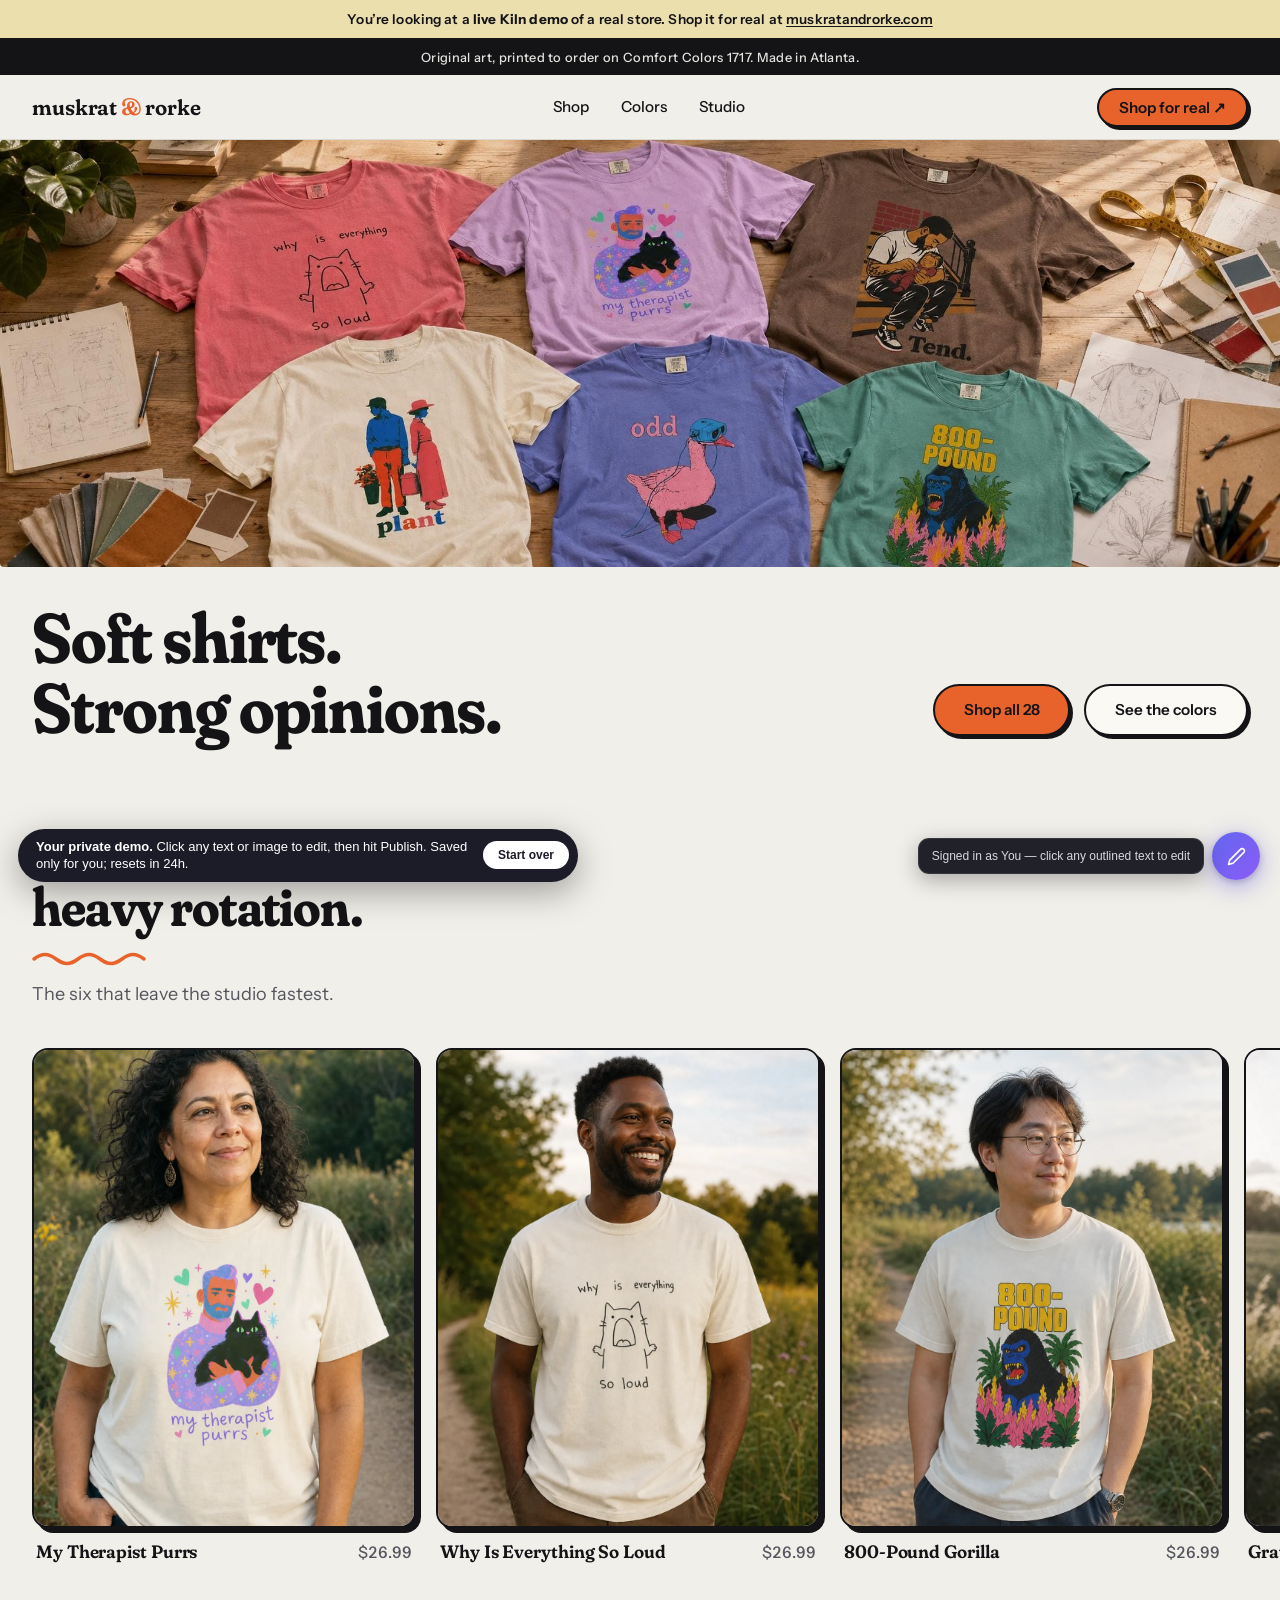
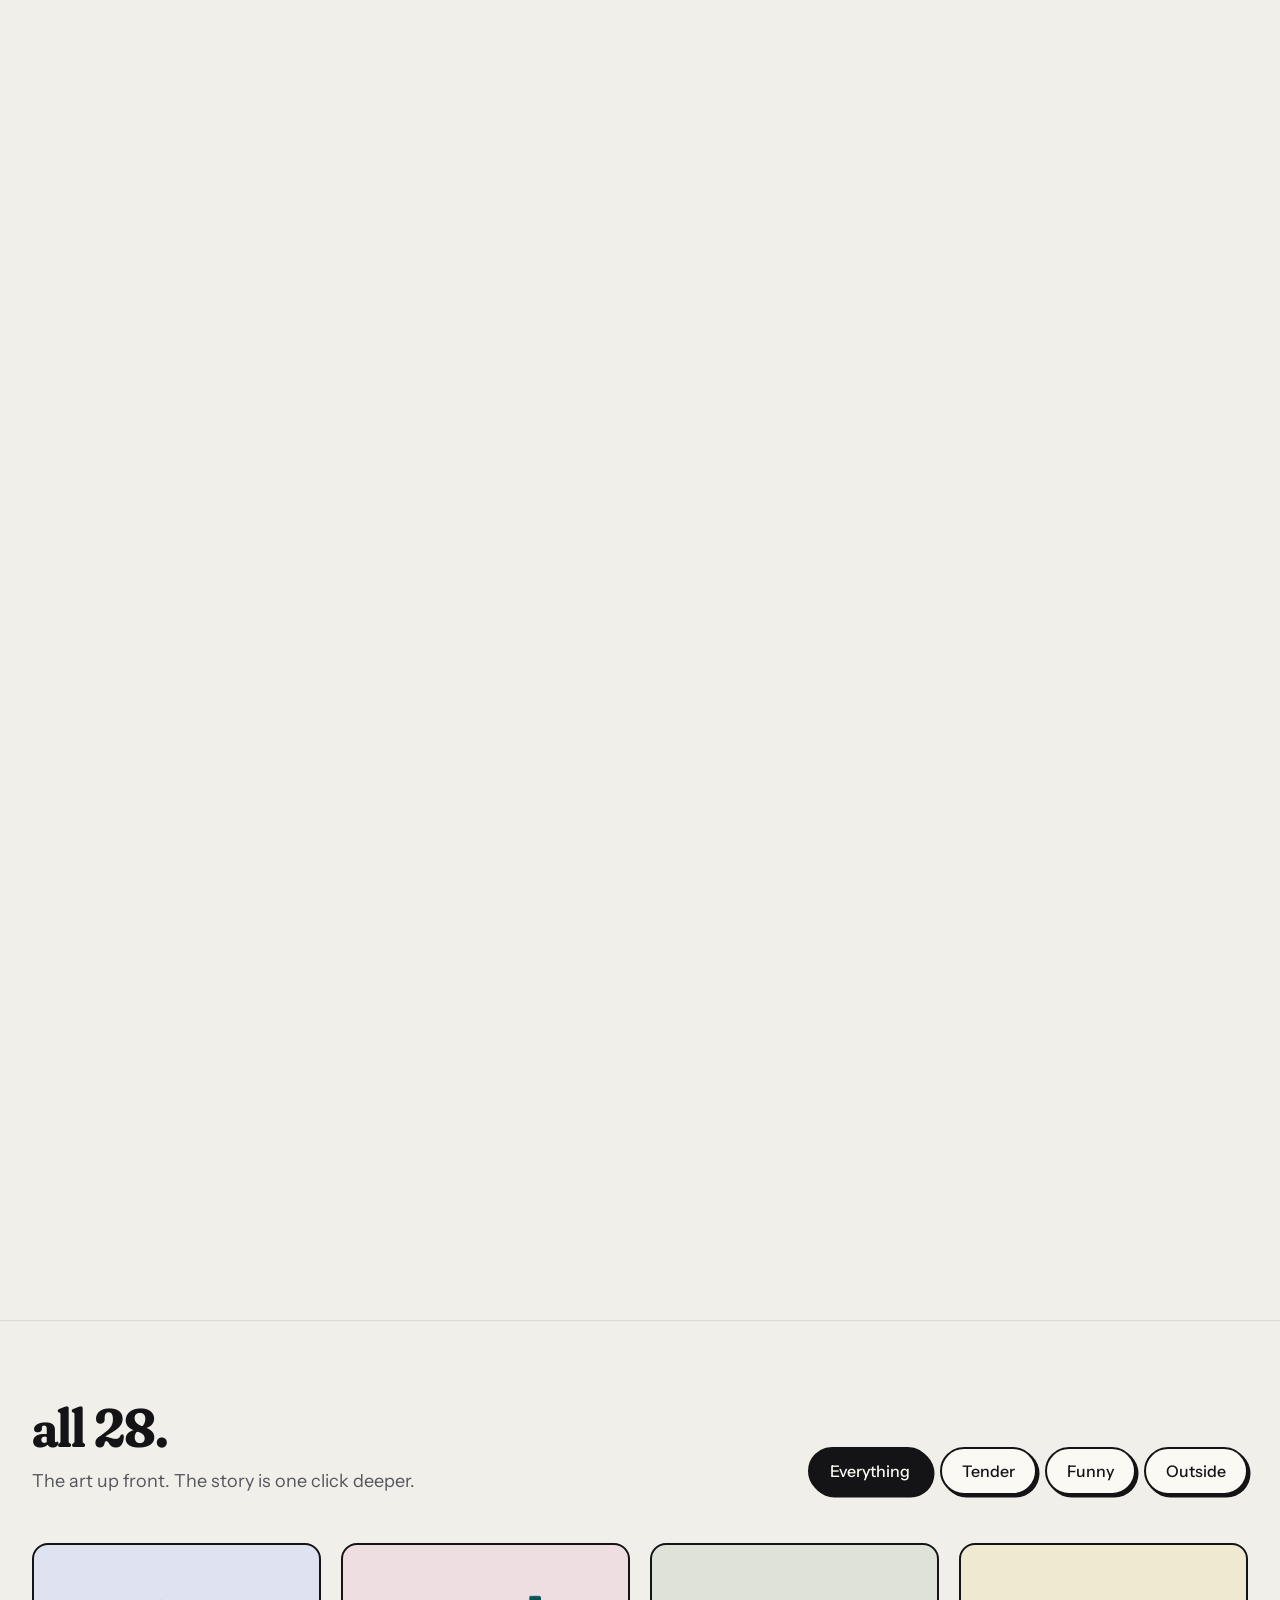
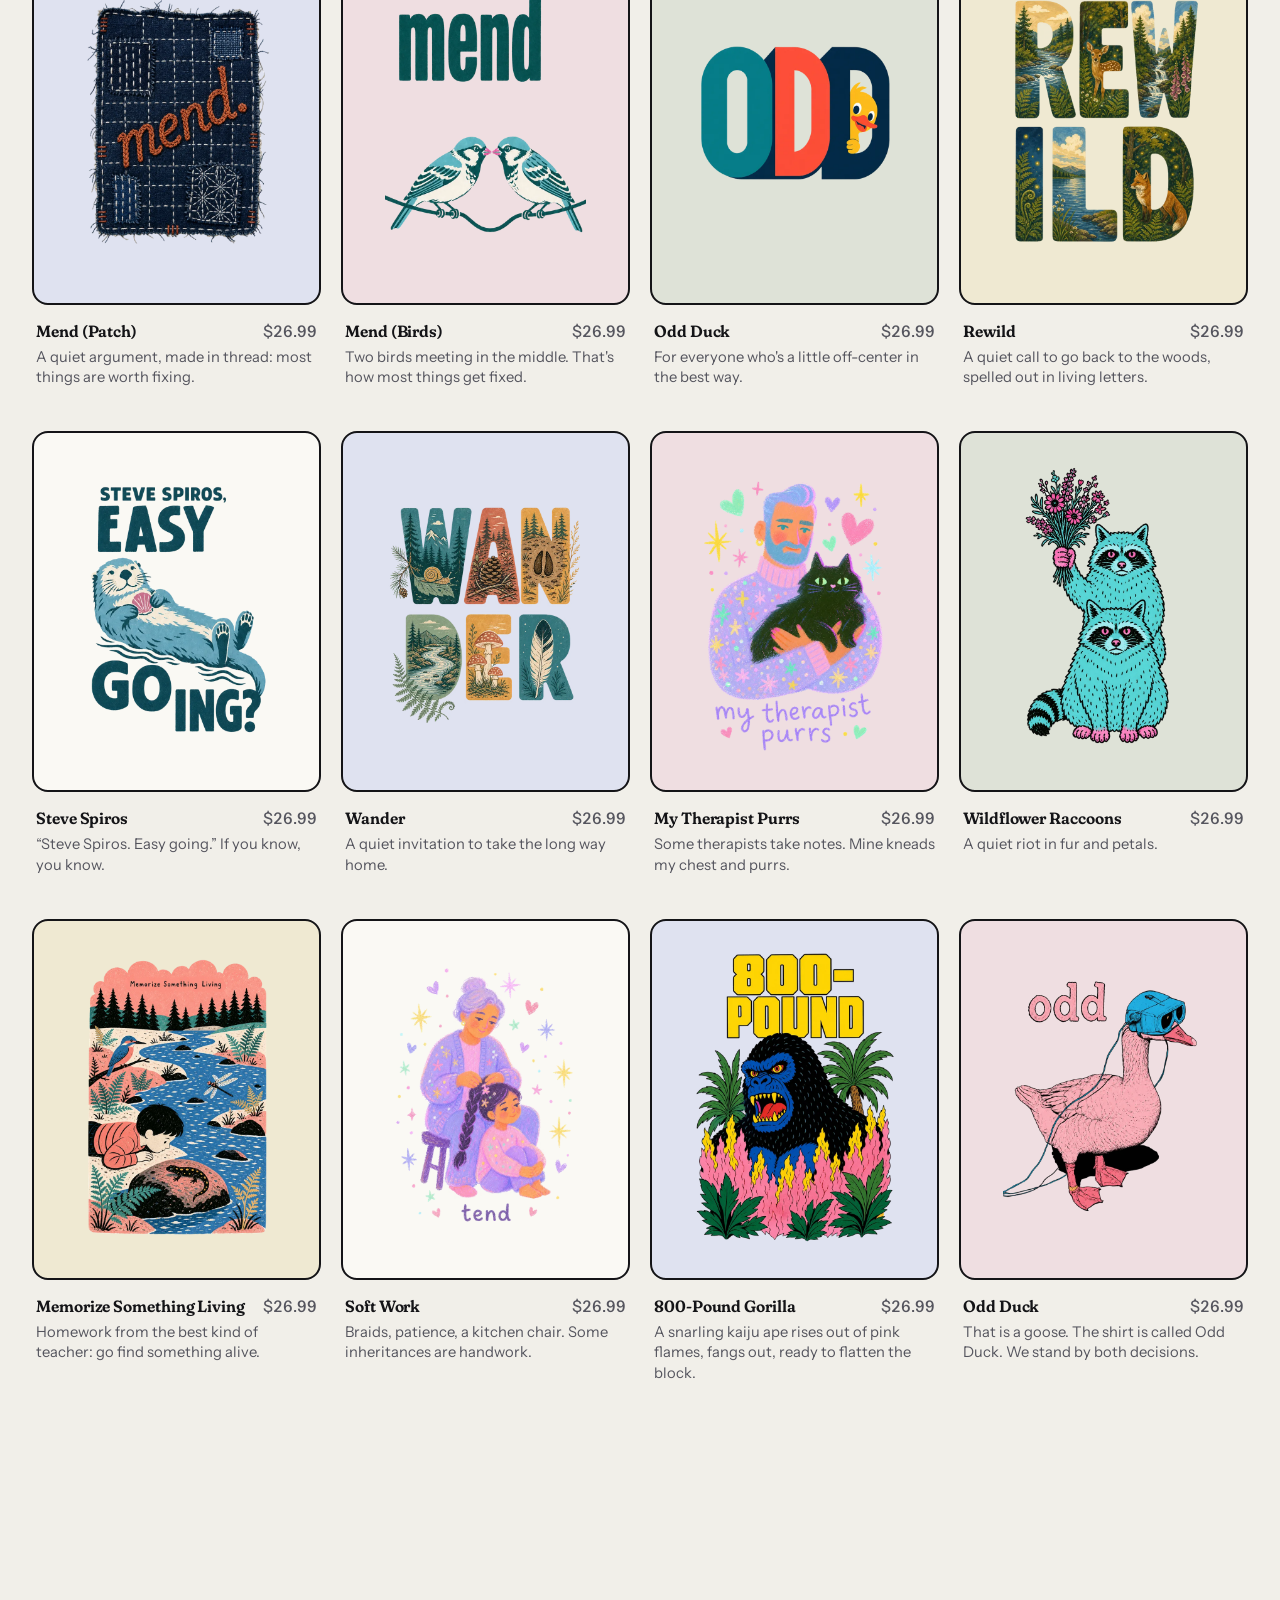
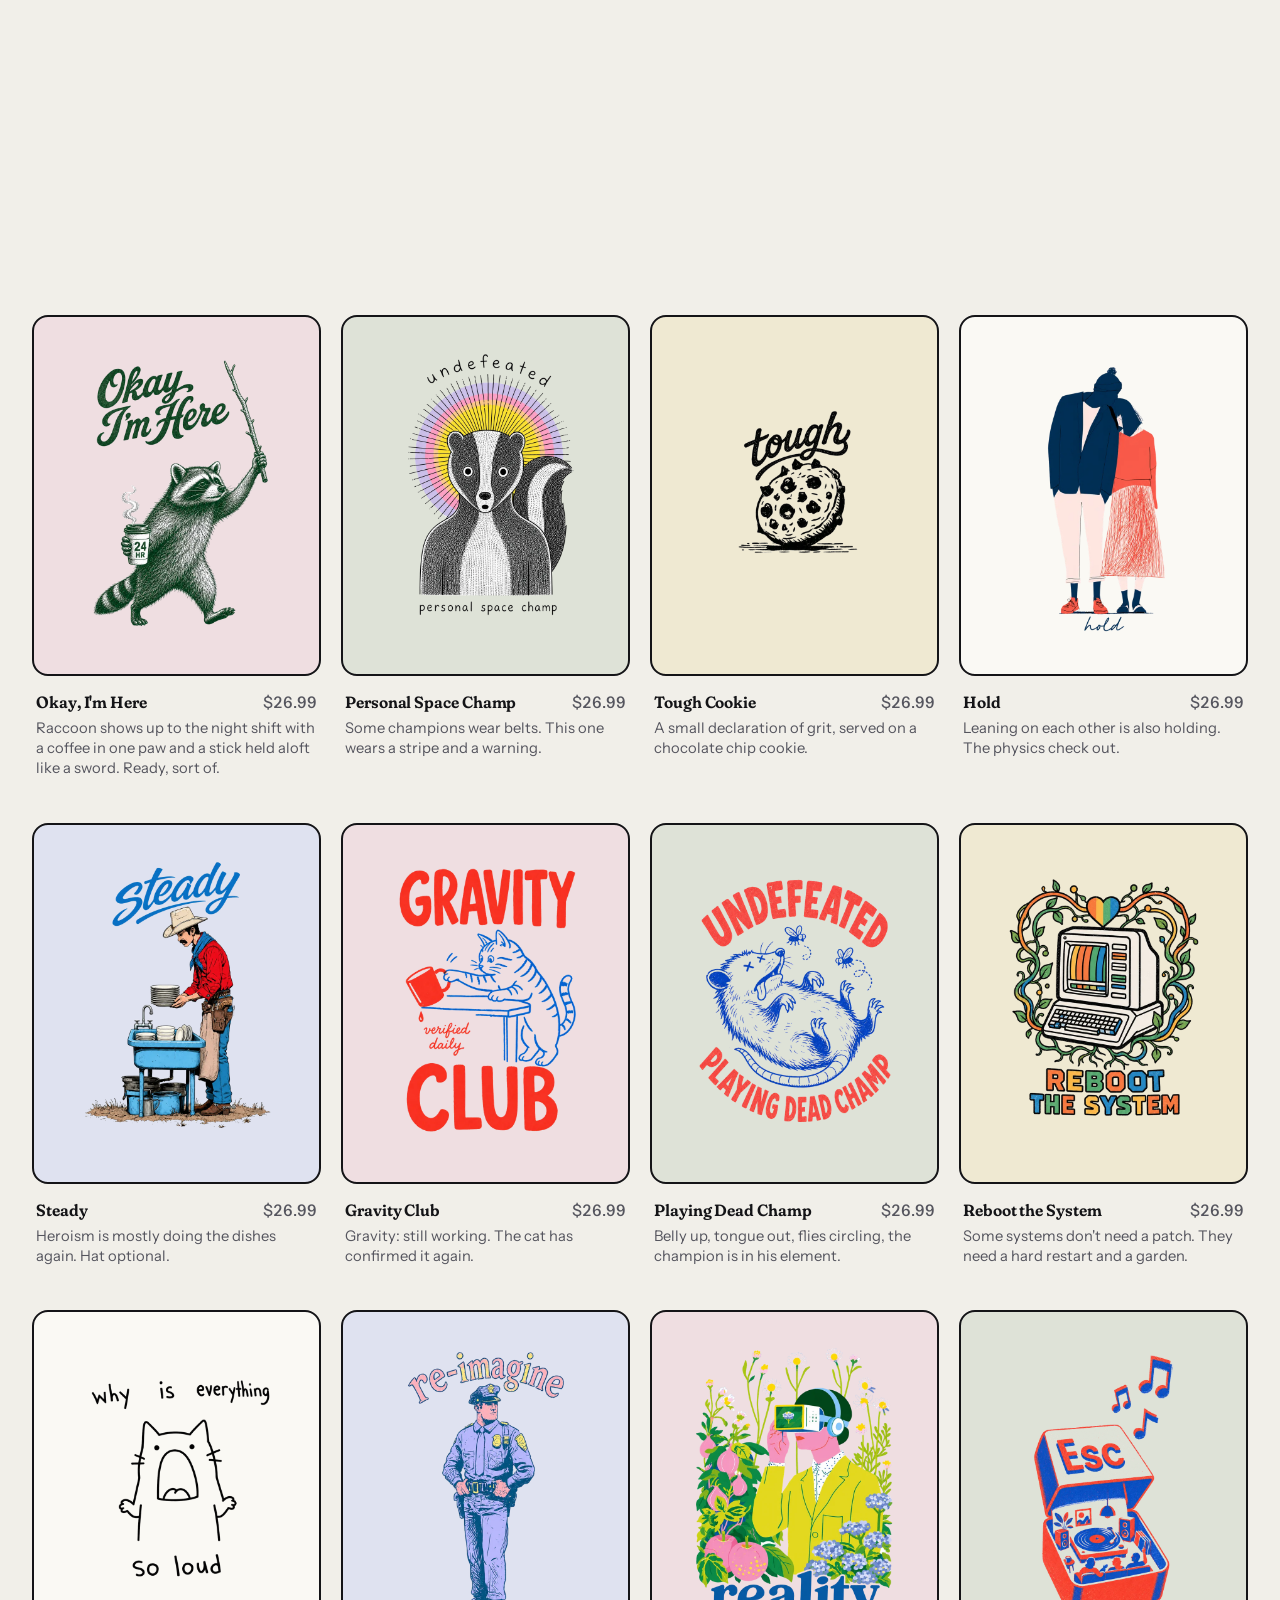
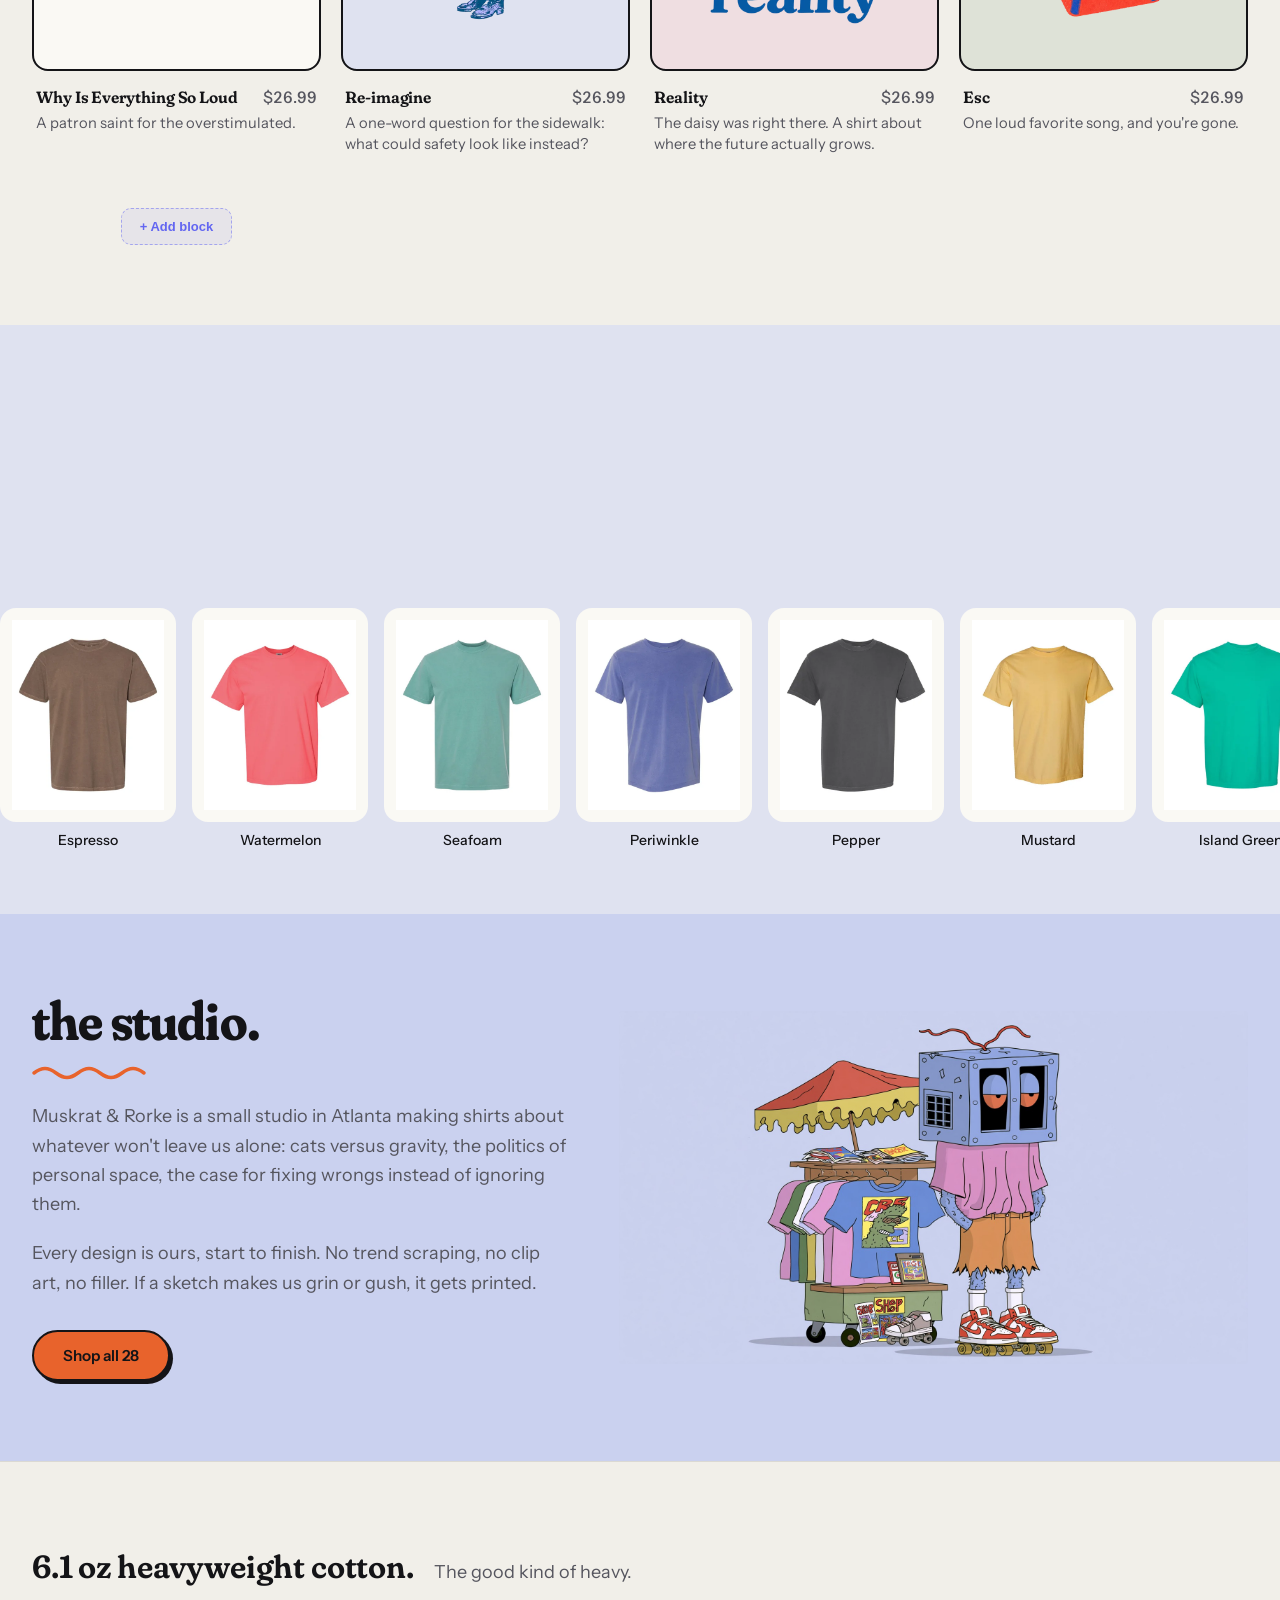
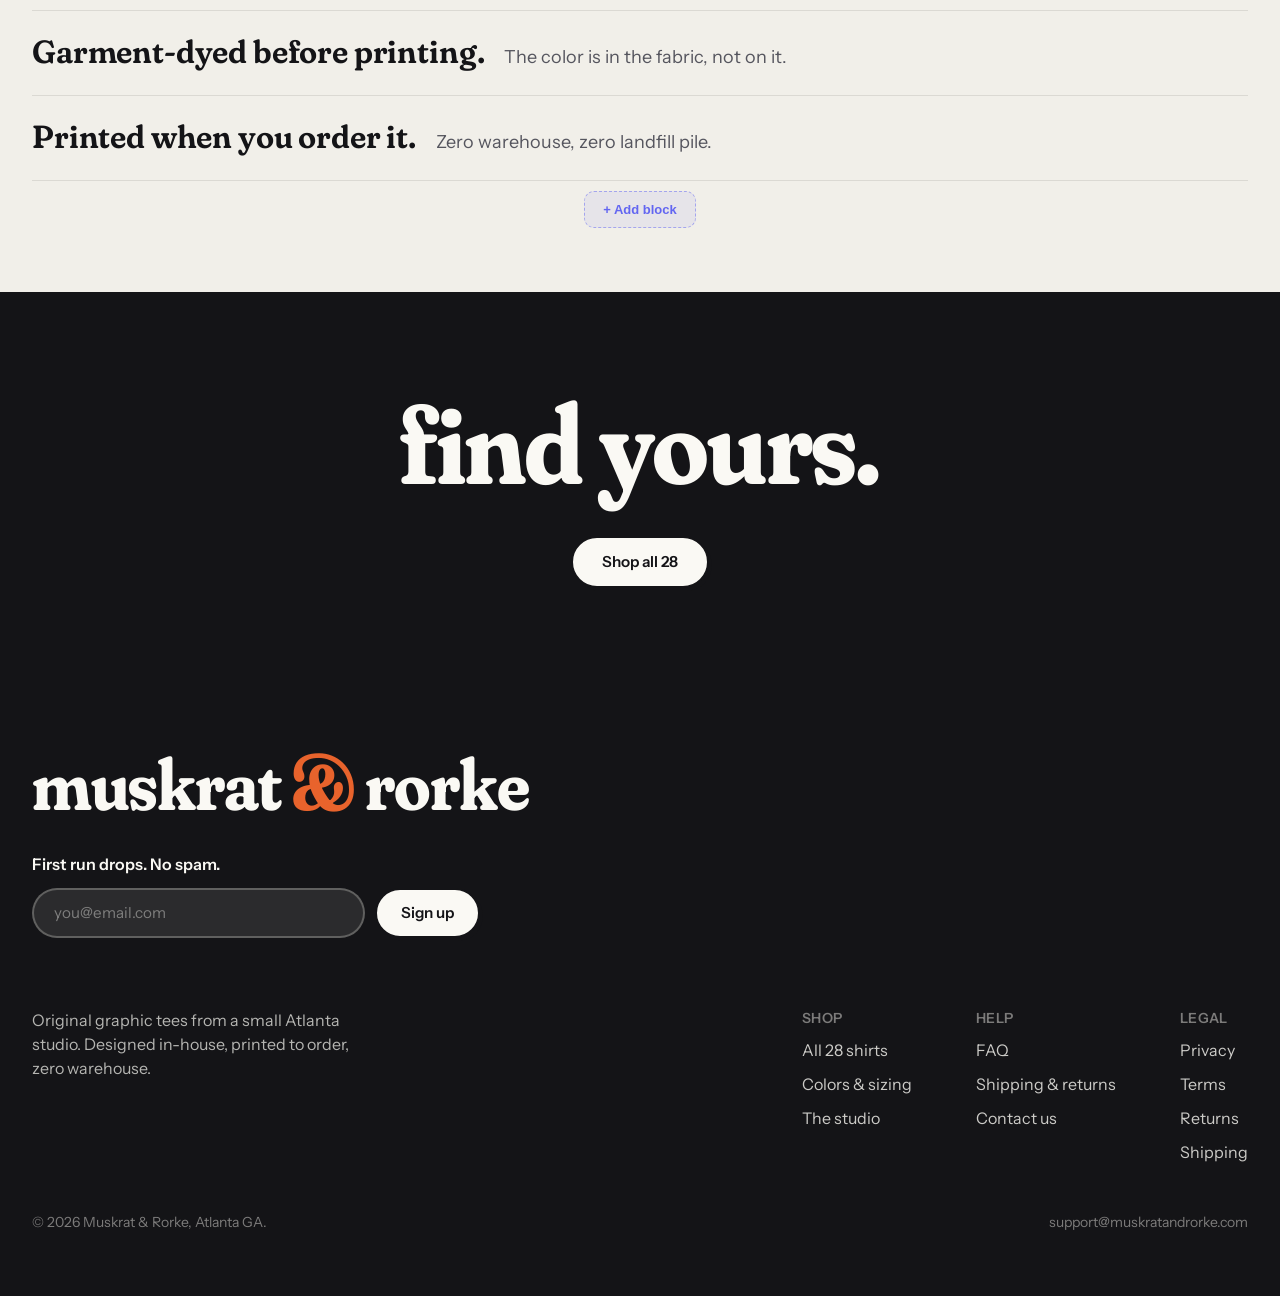
==== commit e438339b: "Revert "Edit: hero headline (via Kiln)" This reverts commit e8bfdc40c9026b1dfdc09abd177382a841af60a7" ====
--- a/index.html
+++ b/index.html
@@ -1 +1 @@
-<!DOCTYPE html><html lang="en"><head><meta charset="utf-8"><meta name="viewport" content="width=device-width, initial-scale=1"><title>Muskrat &amp; Rorke | Original graphic tees, Atlanta · Kiln demo</title><meta name="description" content="Original graphic tees designed in-house in Atlanta. 28 designs, 16 garment-dyed colors, heavyweight Comfort Colors 1717, printed to order."><meta name="robots" content="noindex"><link rel="canonical" href="https://muskratandrorke.com/"><link rel="icon" href="/favicon.svg" type="image/svg+xml"><link rel="preload" href="/fonts/instrument-var.woff2" as="font" type="font/woff2" crossorigin><link rel="preload" href="/fonts/fraunces-var.woff2" as="font" type="font/woff2" crossorigin><meta property="og:title" content="Muskrat &amp; Rorke | Original graphic tees, Atlanta"><meta property="og:description" content="Original graphic tees designed in-house in Atlanta. 28 designs, 16 garment-dyed colors, heavyweight Comfort Colors 1717, printed to order."><meta property="og:type" content="website"><meta property="og:url" content="https://muskratandrorke.com/"><meta property="og:image" content="https://muskratandrorke.com/img/og-card.jpg"><meta name="twitter:card" content="summary_large_image"><script type="application/ld+json">{"@context":"https://schema.org","@type":"OnlineStore","name":"Muskrat & Rorke","url":"https://muskratandrorke.com","logo":"https://muskratandrorke.com/img/og-card.jpg","sameAs":["https://www.etsy.com/shop/MuskratAndRorke"],"description":"Original graphic tees from an Atlanta studio. Designed in-house, printed to order on heavyweight garment-dyed cotton."}</script><!-- Cloudflare Web Analytics --><link rel="stylesheet" href="/_astro/Base.BGO_EXnh.css"></head><body class="bg-base text-ink antialiased"><div id="kiln-demo-banner" data-cms-partial="demo_banner" style="background:var(--color-butter);color:var(--color-ink);border-bottom:2px solid var(--color-ink);padding:.55rem 1rem;text-align:center;font-size:.85rem;font-weight:600;letter-spacing:.01em;position:relative;z-index:60"><span data-cms="demo_banner_text">You’re looking at a <strong>live Kiln demo</strong> of a real store. Shop it for real at <a href="https://muskratandrorke.com" style="text-decoration:underline;text-underline-offset:2px">muskratandrorke.com</a></span></div><a href="#main" class="sr-only focus:not-sr-only focus:fixed focus:top-3 focus:left-3 focus:z-[100] focus:rounded-full focus:bg-ink focus:px-4 focus:py-2 focus:text-cream">Skip to content</a><div class="bg-ink py-2 text-center text-[0.8rem] font-medium tracking-wide text-cream/90" data-cms-partial="announcement"><span data-cms="announcement_text">Original art, printed to order on Comfort Colors 1717. Made in Atlanta.</span></div><header id="site-nav" class="sticky top-0 z-50 border-b border-ink/10 bg-base/90 backdrop-blur-md"><nav class="mx-auto flex h-16 max-w-[1440px] items-center justify-between px-5 sm:px-8" aria-label="Main"><a href="/" class="display-medium text-[1.35rem]">muskrat <span class="text-accent">&amp;</span> rorke</a><div class="hidden items-center gap-8 text-[0.95rem] font-medium sm:flex" data-cms-menu="main"><a href="/#shirts" class="hover:text-accent">Shop</a><a href="/#colors" class="hover:text-accent">Colors</a><a href="/#studio" class="hover:text-accent">Studio</a></div><a href="https://muskratandrorke.com" target="_blank" rel="noopener" class="btn btn-ink !px-5 !py-2.5 text-sm">Shop for real ↗</a></nav></header><main id="main"><section id="hero" class="relative"><div id="hero-media" class="relative aspect-[2172/724] min-h-[300px] w-full"><img id="hero-img" data-cms="hero_img" data-cms-attr="src" src="/img/hero-banner.jpg" alt="Six Muskrat &amp; Rorke tees in garment-dyed colors laid out on a sunlit studio worktable" class="absolute inset-0 h-full w-full object-cover" fetchpriority="high"></div><div class="mx-auto flex max-w-[1440px] flex-wrap items-end justify-between gap-x-10 gap-y-7 px-5 pb-14 pt-9 sm:px-8"><h1 class="display text-[clamp(2.4rem,5.5vw,4.6rem)]" data-cms="hero_headline"><span class="hero-line block">Soft shirts.</span><span class="hero-line block">Softer opinions.</span></h1><div class="hero-line flex flex-wrap gap-3.5 pb-2"><a href="#shirts" class="btn btn-ink magnetic">Shop all 28</a><a href="#colors" class="btn btn-outline magnetic">See the colors</a></div></div></section><section id="rotation" class="overflow-hidden"><div class="mx-auto max-w-[1440px] px-5 pt-20 sm:px-8"><h2 class="reveal display text-[clamp(1.9rem,4.5vw,3.4rem)]" data-cms="rotation_headline">heavy rotation.</h2><svg class="squiggle" viewBox="0 0 130 12" fill="none" aria-hidden="true"><path d="M2 8c8-6 14-6 22 0s14 6 22 0 14-6 22 0 14 6 22 0 14-6 22 0" stroke="currentColor" stroke-width="3.5" stroke-linecap="round"></path></svg><p class="reveal mt-4 max-w-md text-lg text-ink-soft" data-cms="rotation_sub">The six that leave the studio fastest.</p></div><div id="rotation-pin" class="relative"><div id="rotation-track" class="flex snap-x snap-mandatory gap-5 overflow-x-auto px-5 py-10 sm:px-8 lg:snap-none lg:overflow-x-visible"><a href="https://muskratandrorke.com/shirts/my-therapist-purrs/" target="_blank" rel="noopener" class="rotation-card group relative w-[78vw] shrink-0 snap-center sm:w-[46vw] lg:w-[30vw]"><div class="frame outlined relative aspect-[4/5] overflow-hidden bg-peri-soft"><img src="/img/products/my-therapist-purrs/life-1.webp" alt="My Therapist Purrs tee, worn" loading="lazy" class="absolute inset-0 h-full w-full object-cover transition duration-700 group-hover:scale-[1.05]"></div><div class="mt-3 flex items-baseline justify-between px-1"><h3 class="display-medium text-lg">My Therapist Purrs</h3><span class="font-medium text-ink-soft tabular-nums">$26.99</span></div></a><a href="https://muskratandrorke.com/shirts/why-is-everything-so-loud/" target="_blank" rel="noopener" class="rotation-card group relative w-[78vw] shrink-0 snap-center sm:w-[46vw] lg:w-[30vw]"><div class="frame outlined relative aspect-[4/5] overflow-hidden bg-peri-soft"><img src="/img/products/why-is-everything-so-loud/life-1.webp" alt="Why Is Everything So Loud tee, worn" loading="lazy" class="absolute inset-0 h-full w-full object-cover transition duration-700 group-hover:scale-[1.05]"></div><div class="mt-3 flex items-baseline justify-between px-1"><h3 class="display-medium text-lg">Why Is Everything So Loud</h3><span class="font-medium text-ink-soft tabular-nums">$26.99</span></div></a><a href="https://muskratandrorke.com/shirts/800-pound-gorilla/" target="_blank" rel="noopener" class="rotation-card group relative w-[78vw] shrink-0 snap-center sm:w-[46vw] lg:w-[30vw]"><div class="frame outlined relative aspect-[4/5] overflow-hidden bg-peri-soft"><img src="/img/products/800-pound-gorilla/life-1.webp" alt="800-Pound Gorilla tee, worn" loading="lazy" class="absolute inset-0 h-full w-full object-cover transition duration-700 group-hover:scale-[1.05]"></div><div class="mt-3 flex items-baseline justify-between px-1"><h3 class="display-medium text-lg">800-Pound Gorilla</h3><span class="font-medium text-ink-soft tabular-nums">$26.99</span></div></a><a href="https://muskratandrorke.com/shirts/gravity-club/" target="_blank" rel="noopener" class="rotation-card group relative w-[78vw] shrink-0 snap-center sm:w-[46vw] lg:w-[30vw]"><div class="frame outlined relative aspect-[4/5] overflow-hidden bg-peri-soft"><img src="/img/products/gravity-club/life-1.webp" alt="Gravity Club tee, worn" loading="lazy" class="absolute inset-0 h-full w-full object-cover transition duration-700 group-hover:scale-[1.05]"></div><div class="mt-3 flex items-baseline justify-between px-1"><h3 class="display-medium text-lg">Gravity Club</h3><span class="font-medium text-ink-soft tabular-nums">$26.99</span></div></a><a href="https://muskratandrorke.com/shirts/personal-space-champ/" target="_blank" rel="noopener" class="rotation-card group relative w-[78vw] shrink-0 snap-center sm:w-[46vw] lg:w-[30vw]"><div class="frame outlined relative aspect-[4/5] overflow-hidden bg-peri-soft"><img src="/img/products/personal-space-champ/life-1.webp" alt="Personal Space Champ tee, worn" loading="lazy" class="absolute inset-0 h-full w-full object-cover transition duration-700 group-hover:scale-[1.05]"></div><div class="mt-3 flex items-baseline justify-between px-1"><h3 class="display-medium text-lg">Personal Space Champ</h3><span class="font-medium text-ink-soft tabular-nums">$26.99</span></div></a><a href="https://muskratandrorke.com/shirts/hold/" target="_blank" rel="noopener" class="rotation-card group relative w-[78vw] shrink-0 snap-center sm:w-[46vw] lg:w-[30vw]"><div class="frame outlined relative aspect-[4/5] overflow-hidden bg-peri-soft"><img src="/img/products/hold/life-1.webp" alt="Hold tee, worn" loading="lazy" class="absolute inset-0 h-full w-full object-cover transition duration-700 group-hover:scale-[1.05]"></div><div class="mt-3 flex items-baseline justify-between px-1"><h3 class="display-medium text-lg">Hold</h3><span class="font-medium text-ink-soft tabular-nums">$26.99</span></div></a></div></div></section><section id="shirts" class="scroll-mt-20 border-t border-ink/10"><div class="mx-auto max-w-[1440px] px-5 py-20 sm:px-8"><div class="flex flex-wrap items-end justify-between gap-6"><div><h2 class="reveal display text-[clamp(1.9rem,4.5vw,3.4rem)]" data-cms="shirts_headline">all 28.</h2><p class="reveal mt-3 max-w-md text-lg text-ink-soft" data-cms="shirts_sub">The art up front. The story is one click deeper.</p></div><div class="reveal flex flex-wrap gap-2" role="group" aria-label="Filter shirts by mood"><button class="filter-chip rounded-full px-5 py-2.5 font-medium transition is-active bg-ink text-cream" data-filter="all" aria-pressed="true">Everything</button><button class="filter-chip rounded-full px-5 py-2.5 font-medium transition chip-idle text-ink" data-filter="tender" aria-pressed="false">Tender</button><button class="filter-chip rounded-full px-5 py-2.5 font-medium transition chip-idle text-ink" data-filter="funny" aria-pressed="false">Funny</button><button class="filter-chip rounded-full px-5 py-2.5 font-medium transition chip-idle text-ink" data-filter="outside" aria-pressed="false">Outside</button></div></div><div id="product-grid" class="mt-12 grid grid-cols-2 gap-x-5 gap-y-11 lg:grid-cols-4" data-cms-repeat="products"><a href="https://muskratandrorke.com/shirts/mend-patch/" target="_blank" rel="noopener" class="product-card group reveal block" data-mood="tender" aria-label="Mend (Patch) tee"><div class="frame relative aspect-[4/5] overflow-hidden border-2 border-ink transition duration-300 group-hover:-rotate-1 group-hover:shadow-[5px_5px_0_var(--color-ink)] bg-peri-soft"><img src="/img/products/mend-patch/art-sm.webp" alt="Mend (Patch) print art" width="640" height="960" loading="eager" class="absolute inset-0 h-full w-full object-contain p-7 transition duration-500 group-hover:scale-[1.04] group-hover:opacity-0"><img src="/img/products/mend-patch/life-1.webp" alt="Mend (Patch) tee, worn" width="640" height="960" loading="lazy" class="absolute inset-0 h-full w-full object-cover opacity-0 transition duration-500 group-hover:opacity-100"><span class="absolute right-3 top-3 rounded-full bg-cream/90 px-3 py-1 text-xs font-semibold opacity-0 transition group-hover:opacity-100">16 colors</span></div><div class="mt-3.5 flex items-baseline justify-between gap-3 px-1"><h3 class="display-medium text-[1.02rem]" data-cms="card_title">Mend (Patch)</h3><span class="shrink-0 font-medium text-ink-soft tabular-nums" data-cms="card_price" data-cms-plain>$26.99</span></div><p class="mt-1 px-1 text-[0.92rem] leading-snug text-ink-soft" data-cms="card_desc">A quiet argument, made in thread: most things are worth fixing.</p></a><a href="https://muskratandrorke.com/shirts/mend-birds/" target="_blank" rel="noopener" class="product-card group reveal block" data-mood="tender" aria-label="Mend (Birds) tee"><div class="frame relative aspect-[4/5] overflow-hidden border-2 border-ink transition duration-300 group-hover:-rotate-1 group-hover:shadow-[5px_5px_0_var(--color-ink)] bg-pink/45"><img src="/img/products/mend-birds/art-sm.webp" alt="Mend (Birds) print art" width="640" height="960" loading="eager" class="absolute inset-0 h-full w-full object-contain p-7 transition duration-500 group-hover:scale-[1.04] group-hover:opacity-0"><img src="/img/products/mend-birds/life-1.webp" alt="Mend (Birds) tee, worn" width="640" height="960" loading="lazy" class="absolute inset-0 h-full w-full object-cover opacity-0 transition duration-500 group-hover:opacity-100"><span class="absolute right-3 top-3 rounded-full bg-cream/90 px-3 py-1 text-xs font-semibold opacity-0 transition group-hover:opacity-100">16 colors</span></div><div class="mt-3.5 flex items-baseline justify-between gap-3 px-1"><h3 class="display-medium text-[1.02rem]" data-cms="card_title">Mend (Birds)</h3><span class="shrink-0 font-medium text-ink-soft tabular-nums" data-cms="card_price" data-cms-plain>$26.99</span></div><p class="mt-1 px-1 text-[0.92rem] leading-snug text-ink-soft" data-cms="card_desc">Two birds meeting in the middle. That&#39;s how most things get fixed.</p></a><a href="/shirts/odd-duck/" class="product-card group reveal block" data-mood="funny" aria-label="Odd Duck tee"><div class="frame relative aspect-[4/5] overflow-hidden border-2 border-ink transition duration-300 group-hover:-rotate-1 group-hover:shadow-[5px_5px_0_var(--color-ink)] bg-sage/50"><img src="/img/products/odd-duck/art-sm.webp" alt="Odd Duck print art" width="640" height="960" loading="eager" class="absolute inset-0 h-full w-full object-contain p-7 transition duration-500 group-hover:scale-[1.04] group-hover:opacity-0"><img src="/img/products/odd-duck/life-1.webp" alt="Odd Duck tee, worn" width="640" height="960" loading="lazy" class="absolute inset-0 h-full w-full object-cover opacity-0 transition duration-500 group-hover:opacity-100"><span class="absolute right-3 top-3 rounded-full bg-cream/90 px-3 py-1 text-xs font-semibold opacity-0 transition group-hover:opacity-100">16 colors</span></div><div class="mt-3.5 flex items-baseline justify-between gap-3 px-1"><h3 class="display-medium text-[1.02rem]" data-cms="card_title">Odd Duck</h3><span class="shrink-0 font-medium text-ink-soft tabular-nums" data-cms="card_price" data-cms-plain>$26.99</span></div><p class="mt-1 px-1 text-[0.92rem] leading-snug text-ink-soft" data-cms="card_desc">For everyone who&#39;s a little off-center in the best way.</p></a><a href="/shirts/rewild/" class="product-card group reveal block" data-mood="outside" aria-label="Rewild tee"><div class="frame relative aspect-[4/5] overflow-hidden border-2 border-ink transition duration-300 group-hover:-rotate-1 group-hover:shadow-[5px_5px_0_var(--color-ink)] bg-butter/40"><img src="/img/products/rewild/art-sm.webp" alt="Rewild print art" width="640" height="960" loading="eager" class="absolute inset-0 h-full w-full object-contain p-7 transition duration-500 group-hover:scale-[1.04] group-hover:opacity-0"><img src="/img/products/rewild/life-1.webp" alt="Rewild tee, worn" width="640" height="960" loading="lazy" class="absolute inset-0 h-full w-full object-cover opacity-0 transition duration-500 group-hover:opacity-100"><span class="absolute right-3 top-3 rounded-full bg-cream/90 px-3 py-1 text-xs font-semibold opacity-0 transition group-hover:opacity-100">15 colors</span></div><div class="mt-3.5 flex items-baseline justify-between gap-3 px-1"><h3 class="display-medium text-[1.02rem]" data-cms="card_title">Rewild</h3><span class="shrink-0 font-medium text-ink-soft tabular-nums" data-cms="card_price" data-cms-plain>$26.99</span></div><p class="mt-1 px-1 text-[0.92rem] leading-snug text-ink-soft" data-cms="card_desc">A quiet call to go back to the woods, spelled out in living letters.</p></a><a href="https://muskratandrorke.com/shirts/steve-spiros/" target="_blank" rel="noopener" class="product-card group reveal block" data-mood="funny" aria-label="Steve Spiros tee"><div class="frame relative aspect-[4/5] overflow-hidden border-2 border-ink transition duration-300 group-hover:-rotate-1 group-hover:shadow-[5px_5px_0_var(--color-ink)] bg-cream"><img src="/img/products/steve-spiros/art-sm.webp" alt="Steve Spiros print art" width="640" height="960" loading="lazy" class="absolute inset-0 h-full w-full object-contain p-7 transition duration-500 group-hover:scale-[1.04] group-hover:opacity-0"><img src="/img/products/steve-spiros/life-1.webp" alt="Steve Spiros tee, worn" width="640" height="960" loading="lazy" class="absolute inset-0 h-full w-full object-cover opacity-0 transition duration-500 group-hover:opacity-100"><span class="absolute right-3 top-3 rounded-full bg-cream/90 px-3 py-1 text-xs font-semibold opacity-0 transition group-hover:opacity-100">16 colors</span></div><div class="mt-3.5 flex items-baseline justify-between gap-3 px-1"><h3 class="display-medium text-[1.02rem]" data-cms="card_title">Steve Spiros</h3><span class="shrink-0 font-medium text-ink-soft tabular-nums" data-cms="card_price" data-cms-plain>$26.99</span></div><p class="mt-1 px-1 text-[0.92rem] leading-snug text-ink-soft" data-cms="card_desc">“Steve Spiros. Easy going.” If you know, you know.</p></a><a href="https://muskratandrorke.com/shirts/wander/" target="_blank" rel="noopener" class="product-card group reveal block" data-mood="outside" aria-label="Wander tee"><div class="frame relative aspect-[4/5] overflow-hidden border-2 border-ink transition duration-300 group-hover:-rotate-1 group-hover:shadow-[5px_5px_0_var(--color-ink)] bg-peri-soft"><img src="/img/products/wander/art-sm.webp" alt="Wander print art" width="640" height="960" loading="lazy" class="absolute inset-0 h-full w-full object-contain p-7 transition duration-500 group-hover:scale-[1.04] group-hover:opacity-0"><img src="/img/products/wander/life-1.webp" alt="Wander tee, worn" width="640" height="960" loading="lazy" class="absolute inset-0 h-full w-full object-cover opacity-0 transition duration-500 group-hover:opacity-100"><span class="absolute right-3 top-3 rounded-full bg-cream/90 px-3 py-1 text-xs font-semibold opacity-0 transition group-hover:opacity-100">16 colors</span></div><div class="mt-3.5 flex items-baseline justify-between gap-3 px-1"><h3 class="display-medium text-[1.02rem]" data-cms="card_title">Wander</h3><span class="shrink-0 font-medium text-ink-soft tabular-nums" data-cms="card_price" data-cms-plain>$26.99</span></div><p class="mt-1 px-1 text-[0.92rem] leading-snug text-ink-soft" data-cms="card_desc">A quiet invitation to take the long way home.</p></a><a href="https://muskratandrorke.com/shirts/my-therapist-purrs/" target="_blank" rel="noopener" class="product-card group reveal block" data-mood="funny" aria-label="My Therapist Purrs tee"><div class="frame relative aspect-[4/5] overflow-hidden border-2 border-ink transition duration-300 group-hover:-rotate-1 group-hover:shadow-[5px_5px_0_var(--color-ink)] bg-pink/45"><img src="/img/products/my-therapist-purrs/art-sm.webp" alt="My Therapist Purrs print art" width="640" height="960" loading="lazy" class="absolute inset-0 h-full w-full object-contain p-7 transition duration-500 group-hover:scale-[1.04] group-hover:opacity-0"><img src="/img/products/my-therapist-purrs/life-1.webp" alt="My Therapist Purrs tee, worn" width="640" height="960" loading="lazy" class="absolute inset-0 h-full w-full object-cover opacity-0 transition duration-500 group-hover:opacity-100"><span class="absolute right-3 top-3 rounded-full bg-cream/90 px-3 py-1 text-xs font-semibold opacity-0 transition group-hover:opacity-100">16 colors</span></div><div class="mt-3.5 flex items-baseline justify-between gap-3 px-1"><h3 class="display-medium text-[1.02rem]" data-cms="card_title">My Therapist Purrs</h3><span class="shrink-0 font-medium text-ink-soft tabular-nums" data-cms="card_price" data-cms-plain>$26.99</span></div><p class="mt-1 px-1 text-[0.92rem] leading-snug text-ink-soft" data-cms="card_desc">Some therapists take notes. Mine kneads my chest and purrs.</p></a><a href="https://muskratandrorke.com/shirts/wildflower-raccoons/" target="_blank" rel="noopener" class="product-card group reveal block" data-mood="tender" aria-label="Wildflower Raccoons tee"><div class="frame relative aspect-[4/5] overflow-hidden border-2 border-ink transition duration-300 group-hover:-rotate-1 group-hover:shadow-[5px_5px_0_var(--color-ink)] bg-sage/50"><img src="/img/products/wildflower-raccoons/art-sm.webp" alt="Wildflower Raccoons print art" width="640" height="960" loading="lazy" class="absolute inset-0 h-full w-full object-contain p-7 transition duration-500 group-hover:scale-[1.04] group-hover:opacity-0"><img src="/img/products/wildflower-raccoons/life-1.webp" alt="Wildflower Raccoons tee, worn" width="640" height="960" loading="lazy" class="absolute inset-0 h-full w-full object-cover opacity-0 transition duration-500 group-hover:opacity-100"><span class="absolute right-3 top-3 rounded-full bg-cream/90 px-3 py-1 text-xs font-semibold opacity-0 transition group-hover:opacity-100">16 colors</span></div><div class="mt-3.5 flex items-baseline justify-between gap-3 px-1"><h3 class="display-medium text-[1.02rem]" data-cms="card_title">Wildflower Raccoons</h3><span class="shrink-0 font-medium text-ink-soft tabular-nums" data-cms="card_price" data-cms-plain>$26.99</span></div><p class="mt-1 px-1 text-[0.92rem] leading-snug text-ink-soft" data-cms="card_desc">A quiet riot in fur and petals.</p></a><a href="https://muskratandrorke.com/shirts/memorize-something-living/" target="_blank" rel="noopener" class="product-card group reveal block" data-mood="outside" aria-label="Memorize Something Living tee"><div class="frame relative aspect-[4/5] overflow-hidden border-2 border-ink transition duration-300 group-hover:-rotate-1 group-hover:shadow-[5px_5px_0_var(--color-ink)] bg-butter/40"><img src="/img/products/memorize-something-living/art-sm.webp" alt="Memorize Something Living print art" width="640" height="960" loading="lazy" class="absolute inset-0 h-full w-full object-contain p-7 transition duration-500 group-hover:scale-[1.04] group-hover:opacity-0"><img src="/img/products/memorize-something-living/life-1.webp" alt="Memorize Something Living tee, worn" width="640" height="960" loading="lazy" class="absolute inset-0 h-full w-full object-cover opacity-0 transition duration-500 group-hover:opacity-100"><span class="absolute right-3 top-3 rounded-full bg-cream/90 px-3 py-1 text-xs font-semibold opacity-0 transition group-hover:opacity-100">16 colors</span></div><div class="mt-3.5 flex items-baseline justify-between gap-3 px-1"><h3 class="display-medium text-[1.02rem]" data-cms="card_title">Memorize Something Living</h3><span class="shrink-0 font-medium text-ink-soft tabular-nums" data-cms="card_price" data-cms-plain>$26.99</span></div><p class="mt-1 px-1 text-[0.92rem] leading-snug text-ink-soft" data-cms="card_desc">Homework from the best kind of teacher: go find something alive.</p></a><a href="https://muskratandrorke.com/shirts/soft-work/" target="_blank" rel="noopener" class="product-card group reveal block" data-mood="tender" aria-label="Soft Work tee"><div class="frame relative aspect-[4/5] overflow-hidden border-2 border-ink transition duration-300 group-hover:-rotate-1 group-hover:shadow-[5px_5px_0_var(--color-ink)] bg-cream"><img src="/img/products/soft-work/art-sm.webp" alt="Soft Work print art" width="640" height="960" loading="lazy" class="absolute inset-0 h-full w-full object-contain p-7 transition duration-500 group-hover:scale-[1.04] group-hover:opacity-0"><img src="/img/products/soft-work/life-1.webp" alt="Soft Work tee, worn" width="640" height="960" loading="lazy" class="absolute inset-0 h-full w-full object-cover opacity-0 transition duration-500 group-hover:opacity-100"><span class="absolute right-3 top-3 rounded-full bg-cream/90 px-3 py-1 text-xs font-semibold opacity-0 transition group-hover:opacity-100">16 colors</span></div><div class="mt-3.5 flex items-baseline justify-between gap-3 px-1"><h3 class="display-medium text-[1.02rem]" data-cms="card_title">Soft Work</h3><span class="shrink-0 font-medium text-ink-soft tabular-nums" data-cms="card_price" data-cms-plain>$26.99</span></div><p class="mt-1 px-1 text-[0.92rem] leading-snug text-ink-soft" data-cms="card_desc">Braids, patience, a kitchen chair. Some inheritances are handwork.</p></a><a href="https://muskratandrorke.com/shirts/800-pound-gorilla/" target="_blank" rel="noopener" class="product-card group reveal block" data-mood="funny" aria-label="800-Pound Gorilla tee"><div class="frame relative aspect-[4/5] overflow-hidden border-2 border-ink transition duration-300 group-hover:-rotate-1 group-hover:shadow-[5px_5px_0_var(--color-ink)] bg-peri-soft"><img src="/img/products/800-pound-gorilla/art-sm.webp" alt="800-Pound Gorilla print art" width="640" height="960" loading="lazy" class="absolute inset-0 h-full w-full object-contain p-7 transition duration-500 group-hover:scale-[1.04] group-hover:opacity-0"><img src="/img/products/800-pound-gorilla/life-1.webp" alt="800-Pound Gorilla tee, worn" width="640" height="960" loading="lazy" class="absolute inset-0 h-full w-full object-cover opacity-0 transition duration-500 group-hover:opacity-100"><span class="absolute right-3 top-3 rounded-full bg-cream/90 px-3 py-1 text-xs font-semibold opacity-0 transition group-hover:opacity-100">16 colors</span></div><div class="mt-3.5 flex items-baseline justify-between gap-3 px-1"><h3 class="display-medium text-[1.02rem]" data-cms="card_title">800-Pound Gorilla</h3><span class="shrink-0 font-medium text-ink-soft tabular-nums" data-cms="card_price" data-cms-plain>$26.99</span></div><p class="mt-1 px-1 text-[0.92rem] leading-snug text-ink-soft" data-cms="card_desc">A snarling kaiju ape rises out of pink flames, fangs out, ready to flatten the block.</p></a><a href="https://muskratandrorke.com/shirts/odd-goose/" target="_blank" rel="noopener" class="product-card group reveal block" data-mood="funny" aria-label="Odd Duck tee"><div class="frame relative aspect-[4/5] overflow-hidden border-2 border-ink transition duration-300 group-hover:-rotate-1 group-hover:shadow-[5px_5px_0_var(--color-ink)] bg-pink/45"><img src="/img/products/odd-goose/art-sm.webp" alt="Odd Duck print art" width="640" height="960" loading="lazy" class="absolute inset-0 h-full w-full object-contain p-7 transition duration-500 group-hover:scale-[1.04] group-hover:opacity-0"><img src="/img/products/odd-goose/life-1.webp" alt="Odd Duck tee, worn" width="640" height="960" loading="lazy" class="absolute inset-0 h-full w-full object-cover opacity-0 transition duration-500 group-hover:opacity-100"><span class="absolute right-3 top-3 rounded-full bg-cream/90 px-3 py-1 text-xs font-semibold opacity-0 transition group-hover:opacity-100">16 colors</span></div><div class="mt-3.5 flex items-baseline justify-between gap-3 px-1"><h3 class="display-medium text-[1.02rem]" data-cms="card_title">Odd Duck</h3><span class="shrink-0 font-medium text-ink-soft tabular-nums" data-cms="card_price" data-cms-plain>$26.99</span></div><p class="mt-1 px-1 text-[0.92rem] leading-snug text-ink-soft" data-cms="card_desc">That is a goose. The shirt is called Odd Duck. We stand by both decisions.</p></a><a href="https://muskratandrorke.com/shirts/my-therapist-develops-slow/" target="_blank" rel="noopener" class="product-card group reveal block" data-mood="funny" aria-label="My Therapist Develops Slow tee"><div class="frame relative aspect-[4/5] overflow-hidden border-2 border-ink transition duration-300 group-hover:-rotate-1 group-hover:shadow-[5px_5px_0_var(--color-ink)] bg-sage/50"><img src="/img/products/my-therapist-develops-slow/art-sm.webp" alt="My Therapist Develops Slow print art" width="640" height="960" loading="lazy" class="absolute inset-0 h-full w-full object-contain p-7 transition duration-500 group-hover:scale-[1.04] group-hover:opacity-0"><img src="/img/products/my-therapist-develops-slow/life-1.webp" alt="My Therapist Develops Slow tee, worn" width="640" height="960" loading="lazy" class="absolute inset-0 h-full w-full object-cover opacity-0 transition duration-500 group-hover:opacity-100"><span class="absolute right-3 top-3 rounded-full bg-cream/90 px-3 py-1 text-xs font-semibold opacity-0 transition group-hover:opacity-100">15 colors</span></div><div class="mt-3.5 flex items-baseline justify-between gap-3 px-1"><h3 class="display-medium text-[1.02rem]" data-cms="card_title">My Therapist Develops Slow</h3><span class="shrink-0 font-medium text-ink-soft tabular-nums" data-cms="card_price" data-cms-plain>$26.99</span></div><p class="mt-1 px-1 text-[0.92rem] leading-snug text-ink-soft" data-cms="card_desc">A small daily miracle, printed slow.</p></a><a href="/shirts/tend/" class="product-card group reveal block" data-mood="tender" aria-label="Tend. tee"><div class="frame relative aspect-[4/5] overflow-hidden border-2 border-ink transition duration-300 group-hover:-rotate-1 group-hover:shadow-[5px_5px_0_var(--color-ink)] bg-butter/40"><img src="/img/products/tend/art-sm.webp" alt="Tend. print art" width="640" height="960" loading="lazy" class="absolute inset-0 h-full w-full object-contain p-7 transition duration-500 group-hover:scale-[1.04] group-hover:opacity-0"><img src="/img/products/tend/life-1.webp" alt="Tend. tee, worn" width="640" height="960" loading="lazy" class="absolute inset-0 h-full w-full object-cover opacity-0 transition duration-500 group-hover:opacity-100"><span class="absolute right-3 top-3 rounded-full bg-cream/90 px-3 py-1 text-xs font-semibold opacity-0 transition group-hover:opacity-100">16 colors</span></div><div class="mt-3.5 flex items-baseline justify-between gap-3 px-1"><h3 class="display-medium text-[1.02rem]" data-cms="card_title">Tend.</h3><span class="shrink-0 font-medium text-ink-soft tabular-nums" data-cms="card_price" data-cms-plain>$26.99</span></div><p class="mt-1 px-1 text-[0.92rem] leading-snug text-ink-soft" data-cms="card_desc">Care that doesn&#39;t announce itself. That&#39;s the whole idea.</p></a><a href="https://muskratandrorke.com/shirts/busy-bee/" target="_blank" rel="noopener" class="product-card group reveal block" data-mood="funny" aria-label="Busy Bee tee"><div class="frame relative aspect-[4/5] overflow-hidden border-2 border-ink transition duration-300 group-hover:-rotate-1 group-hover:shadow-[5px_5px_0_var(--color-ink)] bg-cream"><img src="/img/products/busy-bee/art-sm.webp" alt="Busy Bee print art" width="640" height="960" loading="lazy" class="absolute inset-0 h-full w-full object-contain p-7 transition duration-500 group-hover:scale-[1.04] group-hover:opacity-0"><img src="/img/products/busy-bee/life-1.webp" alt="Busy Bee tee, worn" width="640" height="960" loading="lazy" class="absolute inset-0 h-full w-full object-cover opacity-0 transition duration-500 group-hover:opacity-100"><span class="absolute right-3 top-3 rounded-full bg-cream/90 px-3 py-1 text-xs font-semibold opacity-0 transition group-hover:opacity-100">16 colors</span></div><div class="mt-3.5 flex items-baseline justify-between gap-3 px-1"><h3 class="display-medium text-[1.02rem]" data-cms="card_title">Busy Bee</h3><span class="shrink-0 font-medium text-ink-soft tabular-nums" data-cms="card_price" data-cms-plain>$26.99</span></div><p class="mt-1 px-1 text-[0.92rem] leading-snug text-ink-soft" data-cms="card_desc">For everyone with three projects open and one more good idea coming.</p></a><a href="https://muskratandrorke.com/shirts/grow/" target="_blank" rel="noopener" class="product-card group reveal block" data-mood="tender" aria-label="Grow tee"><div class="frame relative aspect-[4/5] overflow-hidden border-2 border-ink transition duration-300 group-hover:-rotate-1 group-hover:shadow-[5px_5px_0_var(--color-ink)] bg-peri-soft"><img src="/img/products/grow/art-sm.webp" alt="Grow print art" width="640" height="960" loading="lazy" class="absolute inset-0 h-full w-full object-contain p-7 transition duration-500 group-hover:scale-[1.04] group-hover:opacity-0"><img src="/img/products/grow/life-1.webp" alt="Grow tee, worn" width="640" height="960" loading="lazy" class="absolute inset-0 h-full w-full object-cover opacity-0 transition duration-500 group-hover:opacity-100"><span class="absolute right-3 top-3 rounded-full bg-cream/90 px-3 py-1 text-xs font-semibold opacity-0 transition group-hover:opacity-100">15 colors</span></div><div class="mt-3.5 flex items-baseline justify-between gap-3 px-1"><h3 class="display-medium text-[1.02rem]" data-cms="card_title">Grow</h3><span class="shrink-0 font-medium text-ink-soft tabular-nums" data-cms="card_price" data-cms-plain>$26.99</span></div><p class="mt-1 px-1 text-[0.92rem] leading-snug text-ink-soft" data-cms="card_desc">Two gardeners, one word. What&#39;s worth keeping gets watered.</p></a><a href="https://muskratandrorke.com/shirts/okay-i-m-here/" target="_blank" rel="noopener" class="product-card group reveal block" data-mood="funny" aria-label="Okay, I'm Here tee"><div class="frame relative aspect-[4/5] overflow-hidden border-2 border-ink transition duration-300 group-hover:-rotate-1 group-hover:shadow-[5px_5px_0_var(--color-ink)] bg-pink/45"><img src="/img/products/okay-i-m-here/art-sm.webp" alt="Okay, I'm Here print art" width="640" height="960" loading="lazy" class="absolute inset-0 h-full w-full object-contain p-7 transition duration-500 group-hover:scale-[1.04] group-hover:opacity-0"><img src="/img/products/okay-i-m-here/life-1.webp" alt="Okay, I'm Here tee, worn" width="640" height="960" loading="lazy" class="absolute inset-0 h-full w-full object-cover opacity-0 transition duration-500 group-hover:opacity-100"><span class="absolute right-3 top-3 rounded-full bg-cream/90 px-3 py-1 text-xs font-semibold opacity-0 transition group-hover:opacity-100">16 colors</span></div><div class="mt-3.5 flex items-baseline justify-between gap-3 px-1"><h3 class="display-medium text-[1.02rem]" data-cms="card_title">Okay, I&#39;m Here</h3><span class="shrink-0 font-medium text-ink-soft tabular-nums" data-cms="card_price" data-cms-plain>$26.99</span></div><p class="mt-1 px-1 text-[0.92rem] leading-snug text-ink-soft" data-cms="card_desc">Raccoon shows up to the night shift with a coffee in one paw and a stick held aloft like a sword. Ready, sort of.</p></a><a href="https://muskratandrorke.com/shirts/personal-space-champ/" target="_blank" rel="noopener" class="product-card group reveal block" data-mood="funny" aria-label="Personal Space Champ tee"><div class="frame relative aspect-[4/5] overflow-hidden border-2 border-ink transition duration-300 group-hover:-rotate-1 group-hover:shadow-[5px_5px_0_var(--color-ink)] bg-sage/50"><img src="/img/products/personal-space-champ/art-sm.webp" alt="Personal Space Champ print art" width="640" height="960" loading="lazy" class="absolute inset-0 h-full w-full object-contain p-7 transition duration-500 group-hover:scale-[1.04] group-hover:opacity-0"><img src="/img/products/personal-space-champ/life-1.webp" alt="Personal Space Champ tee, worn" width="640" height="960" loading="lazy" class="absolute inset-0 h-full w-full object-cover opacity-0 transition duration-500 group-hover:opacity-100"><span class="absolute right-3 top-3 rounded-full bg-cream/90 px-3 py-1 text-xs font-semibold opacity-0 transition group-hover:opacity-100">15 colors</span></div><div class="mt-3.5 flex items-baseline justify-between gap-3 px-1"><h3 class="display-medium text-[1.02rem]" data-cms="card_title">Personal Space Champ</h3><span class="shrink-0 font-medium text-ink-soft tabular-nums" data-cms="card_price" data-cms-plain>$26.99</span></div><p class="mt-1 px-1 text-[0.92rem] leading-snug text-ink-soft" data-cms="card_desc">Some champions wear belts. This one wears a stripe and a warning.</p></a><a href="https://muskratandrorke.com/shirts/tough-cookie/" target="_blank" rel="noopener" class="product-card group reveal block" data-mood="funny" aria-label="Tough Cookie tee"><div class="frame relative aspect-[4/5] overflow-hidden border-2 border-ink transition duration-300 group-hover:-rotate-1 group-hover:shadow-[5px_5px_0_var(--color-ink)] bg-butter/40"><img src="/img/products/tough-cookie/art-sm.webp" alt="Tough Cookie print art" width="640" height="960" loading="lazy" class="absolute inset-0 h-full w-full object-contain p-7 transition duration-500 group-hover:scale-[1.04] group-hover:opacity-0"><img src="/img/products/tough-cookie/life-1.webp" alt="Tough Cookie tee, worn" width="640" height="960" loading="lazy" class="absolute inset-0 h-full w-full object-cover opacity-0 transition duration-500 group-hover:opacity-100"><span class="absolute right-3 top-3 rounded-full bg-cream/90 px-3 py-1 text-xs font-semibold opacity-0 transition group-hover:opacity-100">16 colors</span></div><div class="mt-3.5 flex items-baseline justify-between gap-3 px-1"><h3 class="display-medium text-[1.02rem]" data-cms="card_title">Tough Cookie</h3><span class="shrink-0 font-medium text-ink-soft tabular-nums" data-cms="card_price" data-cms-plain>$26.99</span></div><p class="mt-1 px-1 text-[0.92rem] leading-snug text-ink-soft" data-cms="card_desc">A small declaration of grit, served on a chocolate chip cookie.</p></a><a href="https://muskratandrorke.com/shirts/hold/" target="_blank" rel="noopener" class="product-card group reveal block" data-mood="tender" aria-label="Hold tee"><div class="frame relative aspect-[4/5] overflow-hidden border-2 border-ink transition duration-300 group-hover:-rotate-1 group-hover:shadow-[5px_5px_0_var(--color-ink)] bg-cream"><img src="/img/products/hold/art-sm.webp" alt="Hold print art" width="640" height="960" loading="lazy" class="absolute inset-0 h-full w-full object-contain p-7 transition duration-500 group-hover:scale-[1.04] group-hover:opacity-0"><img src="/img/products/hold/life-1.webp" alt="Hold tee, worn" width="640" height="960" loading="lazy" class="absolute inset-0 h-full w-full object-cover opacity-0 transition duration-500 group-hover:opacity-100"><span class="absolute right-3 top-3 rounded-full bg-cream/90 px-3 py-1 text-xs font-semibold opacity-0 transition group-hover:opacity-100">16 colors</span></div><div class="mt-3.5 flex items-baseline justify-between gap-3 px-1"><h3 class="display-medium text-[1.02rem]" data-cms="card_title">Hold</h3><span class="shrink-0 font-medium text-ink-soft tabular-nums" data-cms="card_price" data-cms-plain>$26.99</span></div><p class="mt-1 px-1 text-[0.92rem] leading-snug text-ink-soft" data-cms="card_desc">Leaning on each other is also holding. The physics check out.</p></a><a href="https://muskratandrorke.com/shirts/steady/" target="_blank" rel="noopener" class="product-card group reveal block" data-mood="tender" aria-label="Steady tee"><div class="frame relative aspect-[4/5] overflow-hidden border-2 border-ink transition duration-300 group-hover:-rotate-1 group-hover:shadow-[5px_5px_0_var(--color-ink)] bg-peri-soft"><img src="/img/products/steady/art-sm.webp" alt="Steady print art" width="640" height="960" loading="lazy" class="absolute inset-0 h-full w-full object-contain p-7 transition duration-500 group-hover:scale-[1.04] group-hover:opacity-0"><img src="/img/products/steady/life-1.webp" alt="Steady tee, worn" width="640" height="960" loading="lazy" class="absolute inset-0 h-full w-full object-cover opacity-0 transition duration-500 group-hover:opacity-100"><span class="absolute right-3 top-3 rounded-full bg-cream/90 px-3 py-1 text-xs font-semibold opacity-0 transition group-hover:opacity-100">16 colors</span></div><div class="mt-3.5 flex items-baseline justify-between gap-3 px-1"><h3 class="display-medium text-[1.02rem]" data-cms="card_title">Steady</h3><span class="shrink-0 font-medium text-ink-soft tabular-nums" data-cms="card_price" data-cms-plain>$26.99</span></div><p class="mt-1 px-1 text-[0.92rem] leading-snug text-ink-soft" data-cms="card_desc">Heroism is mostly doing the dishes again. Hat optional.</p></a><a href="https://muskratandrorke.com/shirts/gravity-club/" target="_blank" rel="noopener" class="product-card group reveal block" data-mood="funny" aria-label="Gravity Club tee"><div class="frame relative aspect-[4/5] overflow-hidden border-2 border-ink transition duration-300 group-hover:-rotate-1 group-hover:shadow-[5px_5px_0_var(--color-ink)] bg-pink/45"><img src="/img/products/gravity-club/art-sm.webp" alt="Gravity Club print art" width="640" height="960" loading="lazy" class="absolute inset-0 h-full w-full object-contain p-7 transition duration-500 group-hover:scale-[1.04] group-hover:opacity-0"><img src="/img/products/gravity-club/life-1.webp" alt="Gravity Club tee, worn" width="640" height="960" loading="lazy" class="absolute inset-0 h-full w-full object-cover opacity-0 transition duration-500 group-hover:opacity-100"><span class="absolute right-3 top-3 rounded-full bg-cream/90 px-3 py-1 text-xs font-semibold opacity-0 transition group-hover:opacity-100">16 colors</span></div><div class="mt-3.5 flex items-baseline justify-between gap-3 px-1"><h3 class="display-medium text-[1.02rem]" data-cms="card_title">Gravity Club</h3><span class="shrink-0 font-medium text-ink-soft tabular-nums" data-cms="card_price" data-cms-plain>$26.99</span></div><p class="mt-1 px-1 text-[0.92rem] leading-snug text-ink-soft" data-cms="card_desc">Gravity: still working. The cat has confirmed it again.</p></a><a href="https://muskratandrorke.com/shirts/playing-dead-champ/" target="_blank" rel="noopener" class="product-card group reveal block" data-mood="funny" aria-label="Playing Dead Champ tee"><div class="frame relative aspect-[4/5] overflow-hidden border-2 border-ink transition duration-300 group-hover:-rotate-1 group-hover:shadow-[5px_5px_0_var(--color-ink)] bg-sage/50"><img src="/img/products/playing-dead-champ/art-sm.webp" alt="Playing Dead Champ print art" width="640" height="960" loading="lazy" class="absolute inset-0 h-full w-full object-contain p-7 transition duration-500 group-hover:scale-[1.04] group-hover:opacity-0"><img src="/img/products/playing-dead-champ/life-1.webp" alt="Playing Dead Champ tee, worn" width="640" height="960" loading="lazy" class="absolute inset-0 h-full w-full object-cover opacity-0 transition duration-500 group-hover:opacity-100"><span class="absolute right-3 top-3 rounded-full bg-cream/90 px-3 py-1 text-xs font-semibold opacity-0 transition group-hover:opacity-100">15 colors</span></div><div class="mt-3.5 flex items-baseline justify-between gap-3 px-1"><h3 class="display-medium text-[1.02rem]" data-cms="card_title">Playing Dead Champ</h3><span class="shrink-0 font-medium text-ink-soft tabular-nums" data-cms="card_price" data-cms-plain>$26.99</span></div><p class="mt-1 px-1 text-[0.92rem] leading-snug text-ink-soft" data-cms="card_desc">Belly up, tongue out, flies circling, the champion is in his element.</p></a><a href="https://muskratandrorke.com/shirts/reboot-the-system/" target="_blank" rel="noopener" class="product-card group reveal block" data-mood="outside" aria-label="Reboot the System tee"><div class="frame relative aspect-[4/5] overflow-hidden border-2 border-ink transition duration-300 group-hover:-rotate-1 group-hover:shadow-[5px_5px_0_var(--color-ink)] bg-butter/40"><img src="/img/products/reboot-the-system/art-sm.webp" alt="Reboot the System print art" width="640" height="960" loading="lazy" class="absolute inset-0 h-full w-full object-contain p-7 transition duration-500 group-hover:scale-[1.04] group-hover:opacity-0"><img src="/img/products/reboot-the-system/life-1.webp" alt="Reboot the System tee, worn" width="640" height="960" loading="lazy" class="absolute inset-0 h-full w-full object-cover opacity-0 transition duration-500 group-hover:opacity-100"><span class="absolute right-3 top-3 rounded-full bg-cream/90 px-3 py-1 text-xs font-semibold opacity-0 transition group-hover:opacity-100">16 colors</span></div><div class="mt-3.5 flex items-baseline justify-between gap-3 px-1"><h3 class="display-medium text-[1.02rem]" data-cms="card_title">Reboot the System</h3><span class="shrink-0 font-medium text-ink-soft tabular-nums" data-cms="card_price" data-cms-plain>$26.99</span></div><p class="mt-1 px-1 text-[0.92rem] leading-snug text-ink-soft" data-cms="card_desc">Some systems don&#39;t need a patch. They need a hard restart and a garden.</p></a><a href="https://muskratandrorke.com/shirts/why-is-everything-so-loud/" target="_blank" rel="noopener" class="product-card group reveal block" data-mood="funny" aria-label="Why Is Everything So Loud tee"><div class="frame relative aspect-[4/5] overflow-hidden border-2 border-ink transition duration-300 group-hover:-rotate-1 group-hover:shadow-[5px_5px_0_var(--color-ink)] bg-cream"><img src="/img/products/why-is-everything-so-loud/art-sm.webp" alt="Why Is Everything So Loud print art" width="640" height="960" loading="lazy" class="absolute inset-0 h-full w-full object-contain p-7 transition duration-500 group-hover:scale-[1.04] group-hover:opacity-0"><img src="/img/products/why-is-everything-so-loud/life-1.webp" alt="Why Is Everything So Loud tee, worn" width="640" height="960" loading="lazy" class="absolute inset-0 h-full w-full object-cover opacity-0 transition duration-500 group-hover:opacity-100"><span class="absolute right-3 top-3 rounded-full bg-cream/90 px-3 py-1 text-xs font-semibold opacity-0 transition group-hover:opacity-100">15 colors</span></div><div class="mt-3.5 flex items-baseline justify-between gap-3 px-1"><h3 class="display-medium text-[1.02rem]" data-cms="card_title">Why Is Everything So Loud</h3><span class="shrink-0 font-medium text-ink-soft tabular-nums" data-cms="card_price" data-cms-plain>$26.99</span></div><p class="mt-1 px-1 text-[0.92rem] leading-snug text-ink-soft" data-cms="card_desc">A patron saint for the overstimulated.</p></a><a href="https://muskratandrorke.com/shirts/re-imagine/" target="_blank" rel="noopener" class="product-card group reveal block" data-mood="tender" aria-label="Re-imagine tee"><div class="frame relative aspect-[4/5] overflow-hidden border-2 border-ink transition duration-300 group-hover:-rotate-1 group-hover:shadow-[5px_5px_0_var(--color-ink)] bg-peri-soft"><img src="/img/products/re-imagine/art-sm.webp" alt="Re-imagine print art" width="640" height="960" loading="lazy" class="absolute inset-0 h-full w-full object-contain p-7 transition duration-500 group-hover:scale-[1.04] group-hover:opacity-0"><img src="/img/products/re-imagine/life-1.webp" alt="Re-imagine tee, worn" width="640" height="960" loading="lazy" class="absolute inset-0 h-full w-full object-cover opacity-0 transition duration-500 group-hover:opacity-100"><span class="absolute right-3 top-3 rounded-full bg-cream/90 px-3 py-1 text-xs font-semibold opacity-0 transition group-hover:opacity-100">16 colors</span></div><div class="mt-3.5 flex items-baseline justify-between gap-3 px-1"><h3 class="display-medium text-[1.02rem]" data-cms="card_title">Re-imagine</h3><span class="shrink-0 font-medium text-ink-soft tabular-nums" data-cms="card_price" data-cms-plain>$26.99</span></div><p class="mt-1 px-1 text-[0.92rem] leading-snug text-ink-soft" data-cms="card_desc">A one-word question for the sidewalk: what could safety look like instead?</p></a><a href="https://muskratandrorke.com/shirts/reality/" target="_blank" rel="noopener" class="product-card group reveal block" data-mood="outside" aria-label="Reality tee"><div class="frame relative aspect-[4/5] overflow-hidden border-2 border-ink transition duration-300 group-hover:-rotate-1 group-hover:shadow-[5px_5px_0_var(--color-ink)] bg-pink/45"><img src="/img/products/reality/art-sm.webp" alt="Reality print art" width="640" height="960" loading="lazy" class="absolute inset-0 h-full w-full object-contain p-7 transition duration-500 group-hover:scale-[1.04] group-hover:opacity-0"><img src="/img/products/reality/life-1.webp" alt="Reality tee, worn" width="640" height="960" loading="lazy" class="absolute inset-0 h-full w-full object-cover opacity-0 transition duration-500 group-hover:opacity-100"><span class="absolute right-3 top-3 rounded-full bg-cream/90 px-3 py-1 text-xs font-semibold opacity-0 transition group-hover:opacity-100">16 colors</span></div><div class="mt-3.5 flex items-baseline justify-between gap-3 px-1"><h3 class="display-medium text-[1.02rem]" data-cms="card_title">Reality</h3><span class="shrink-0 font-medium text-ink-soft tabular-nums" data-cms="card_price" data-cms-plain>$26.99</span></div><p class="mt-1 px-1 text-[0.92rem] leading-snug text-ink-soft" data-cms="card_desc">The daisy was right there. A shirt about where the future actually grows.</p></a><a href="https://muskratandrorke.com/shirts/esc/" target="_blank" rel="noopener" class="product-card group reveal block" data-mood="outside" aria-label="Esc tee"><div class="frame relative aspect-[4/5] overflow-hidden border-2 border-ink transition duration-300 group-hover:-rotate-1 group-hover:shadow-[5px_5px_0_var(--color-ink)] bg-sage/50"><img src="/img/products/esc/art-sm.webp" alt="Esc print art" width="640" height="960" loading="lazy" class="absolute inset-0 h-full w-full object-contain p-7 transition duration-500 group-hover:scale-[1.04] group-hover:opacity-0"><img src="/img/products/esc/life-1.webp" alt="Esc tee, worn" width="640" height="960" loading="lazy" class="absolute inset-0 h-full w-full object-cover opacity-0 transition duration-500 group-hover:opacity-100"><span class="absolute right-3 top-3 rounded-full bg-cream/90 px-3 py-1 text-xs font-semibold opacity-0 transition group-hover:opacity-100">16 colors</span></div><div class="mt-3.5 flex items-baseline justify-between gap-3 px-1"><h3 class="display-medium text-[1.02rem]" data-cms="card_title">Esc</h3><span class="shrink-0 font-medium text-ink-soft tabular-nums" data-cms="card_price" data-cms-plain>$26.99</span></div><p class="mt-1 px-1 text-[0.92rem] leading-snug text-ink-soft" data-cms="card_desc">One loud favorite song, and you&#39;re gone.</p></a></div></div></section><section id="colors" class="scroll-mt-20 bg-peri-soft"><div class="mx-auto max-w-[1440px] px-5 py-20 sm:px-8"><div class="flex flex-wrap items-end justify-between gap-6"><div><h2 class="reveal display text-[clamp(1.9rem,4.5vw,3.4rem)]" data-cms="colors_headline">16 colors.</h2><p class="reveal mt-3 max-w-lg text-lg text-ink-soft" data-cms="colors_sub">Real Comfort Colors garment dye. Most designs ship in nearly all of them.</p></div><div class="reveal flex gap-3"><button class="btn btn-outline modal-open" data-modal="modal-colors">Color chart</button><button class="btn btn-outline modal-open" data-modal="modal-sizing">Sizing</button></div></div></div><div class="blanks-row flex snap-x gap-4 overflow-x-auto px-5 pb-16 sm:px-8" role="list" aria-label="Shirt colors"><figure role="listitem" class="blank-card w-36 shrink-0 snap-start text-center sm:w-44"><div class="frame bg-cream p-3"><img src="/img/blanks/espresso.webp" alt="Comfort Colors 1717 tee in Espresso" width="300" height="300" loading="lazy" class="h-auto w-full"></div><figcaption class="mt-2 text-sm font-medium">Espresso</figcaption></figure><figure role="listitem" class="blank-card w-36 shrink-0 snap-start text-center sm:w-44"><div class="frame bg-cream p-3"><img src="/img/blanks/watermelon.webp" alt="Comfort Colors 1717 tee in Watermelon" width="300" height="300" loading="lazy" class="h-auto w-full"></div><figcaption class="mt-2 text-sm font-medium">Watermelon</figcaption></figure><figure role="listitem" class="blank-card w-36 shrink-0 snap-start text-center sm:w-44"><div class="frame bg-cream p-3"><img src="/img/blanks/seafoam.webp" alt="Comfort Colors 1717 tee in Seafoam" width="300" height="300" loading="lazy" class="h-auto w-full"></div><figcaption class="mt-2 text-sm font-medium">Seafoam</figcaption></figure><figure role="listitem" class="blank-card w-36 shrink-0 snap-start text-center sm:w-44"><div class="frame bg-cream p-3"><img src="/img/blanks/periwinkle.webp" alt="Comfort Colors 1717 tee in Periwinkle" width="300" height="300" loading="lazy" class="h-auto w-full"></div><figcaption class="mt-2 text-sm font-medium">Periwinkle</figcaption></figure><figure role="listitem" class="blank-card w-36 shrink-0 snap-start text-center sm:w-44"><div class="frame bg-cream p-3"><img src="/img/blanks/pepper.webp" alt="Comfort Colors 1717 tee in Pepper" width="300" height="300" loading="lazy" class="h-auto w-full"></div><figcaption class="mt-2 text-sm font-medium">Pepper</figcaption></figure><figure role="listitem" class="blank-card w-36 shrink-0 snap-start text-center sm:w-44"><div class="frame bg-cream p-3"><img src="/img/blanks/mustard.webp" alt="Comfort Colors 1717 tee in Mustard" width="300" height="300" loading="lazy" class="h-auto w-full"></div><figcaption class="mt-2 text-sm font-medium">Mustard</figcaption></figure><figure role="listitem" class="blank-card w-36 shrink-0 snap-start text-center sm:w-44"><div class="frame bg-cream p-3"><img src="/img/blanks/island-green.webp" alt="Comfort Colors 1717 tee in Island Green" width="300" height="300" loading="lazy" class="h-auto w-full"></div><figcaption class="mt-2 text-sm font-medium">Island Green</figcaption></figure><figure role="listitem" class="blank-card w-36 shrink-0 snap-start text-center sm:w-44"><div class="frame bg-cream p-3"><img src="/img/blanks/chambray.webp" alt="Comfort Colors 1717 tee in Chambray" width="300" height="300" loading="lazy" class="h-auto w-full"></div><figcaption class="mt-2 text-sm font-medium">Chambray</figcaption></figure><figure role="listitem" class="blank-card w-36 shrink-0 snap-start text-center sm:w-44"><div class="frame bg-cream p-3"><img src="/img/blanks/bright-salmon.webp" alt="Comfort Colors 1717 tee in Bright Salmon" width="300" height="300" loading="lazy" class="h-auto w-full"></div><figcaption class="mt-2 text-sm font-medium">Bright Salmon</figcaption></figure><figure role="listitem" class="blank-card w-36 shrink-0 snap-start text-center sm:w-44"><div class="frame bg-cream p-3"><img src="/img/blanks/blossom.webp" alt="Comfort Colors 1717 tee in Blossom" width="300" height="300" loading="lazy" class="h-auto w-full"></div><figcaption class="mt-2 text-sm font-medium">Blossom</figcaption></figure><figure role="listitem" class="blank-card w-36 shrink-0 snap-start text-center sm:w-44"><div class="frame bg-cream p-3"><img src="/img/blanks/orchid.webp" alt="Comfort Colors 1717 tee in Orchid" width="300" height="300" loading="lazy" class="h-auto w-full"></div><figcaption class="mt-2 text-sm font-medium">Orchid</figcaption></figure><figure role="listitem" class="blank-card w-36 shrink-0 snap-start text-center sm:w-44"><div class="frame bg-cream p-3"><img src="/img/blanks/grey.webp" alt="Comfort Colors 1717 tee in Grey" width="300" height="300" loading="lazy" class="h-auto w-full"></div><figcaption class="mt-2 text-sm font-medium">Grey</figcaption></figure><figure role="listitem" class="blank-card w-36 shrink-0 snap-start text-center sm:w-44"><div class="frame bg-cream p-3"><img src="/img/blanks/ivory.webp" alt="Comfort Colors 1717 tee in Ivory" width="300" height="300" loading="lazy" class="h-auto w-full"></div><figcaption class="mt-2 text-sm font-medium">Ivory</figcaption></figure><figure role="listitem" class="blank-card w-36 shrink-0 snap-start text-center sm:w-44"><div class="frame bg-cream p-3"><img src="/img/blanks/black.webp" alt="Comfort Colors 1717 tee in Black" width="300" height="300" loading="lazy" class="h-auto w-full"></div><figcaption class="mt-2 text-sm font-medium">Black</figcaption></figure><figure role="listitem" class="blank-card w-36 shrink-0 snap-start text-center sm:w-44"><div class="frame bg-cream p-3"><img src="/img/blanks/bay.webp" alt="Comfort Colors 1717 tee in Bay" width="300" height="300" loading="lazy" class="h-auto w-full"></div><figcaption class="mt-2 text-sm font-medium">Bay</figcaption></figure><figure role="listitem" class="blank-card w-36 shrink-0 snap-start text-center sm:w-44"><div class="frame bg-cream p-3"><img src="/img/blanks/white.webp" alt="Comfort Colors 1717 tee in White" width="300" height="300" loading="lazy" class="h-auto w-full"></div><figcaption class="mt-2 text-sm font-medium">White</figcaption></figure></div></section><section id="studio" class="scroll-mt-20 bg-robo"><div class="mx-auto grid max-w-[1440px] items-center gap-12 px-5 py-20 sm:px-8 lg:grid-cols-[6fr_7fr]"><div><h2 class="reveal display text-[clamp(1.9rem,4.5vw,3.4rem)]" data-cms="studio_headline">the studio.</h2><svg class="squiggle" viewBox="0 0 130 12" fill="none" aria-hidden="true"><path d="M2 8c8-6 14-6 22 0s14 6 22 0 14-6 22 0 14 6 22 0 14-6 22 0" stroke="currentColor" stroke-width="3.5" stroke-linecap="round"></path></svg><div class="reveal mt-6 max-w-xl space-y-5 text-lg leading-relaxed text-ink-soft" data-cms="studio_body"><p>Muskrat &amp; Rorke is a small studio in Atlanta making shirts about whatever won't leave us alone: cats versus gravity, the politics of personal space, the case for fixing wrongs instead of ignoring them.</p><p>Every design is ours, start to finish. No trend scraping, no clip art, no filler. If a sketch makes us grin or gush, it gets printed.</p></div><div class="reveal mt-8"><a href="#shirts" class="btn btn-ink magnetic">Shop all 28</a></div></div><div class="reveal"><img data-cms="studio_img" data-cms-attr="src" src="/img/studio-robot.jpg" alt="Cartoon of a box-headed robot character in a pink tee on roller skates, minding a t-shirt market cart" width="1800" height="1008" loading="lazy" class="h-auto w-full"></div></div></section><section class="border-t border-ink/10"><div class="mx-auto max-w-[1440px] px-5 py-16 sm:px-8" data-cms-repeat="facts"><div class="fact-line reveal flex flex-wrap items-baseline gap-x-5 border-b border-ink/10 py-6 last:border-b-0"><span class="display-medium text-[clamp(1.2rem,3vw,2rem)]" data-cms="fact_title">6.1 oz heavyweight cotton.</span><span class="text-lg text-ink-soft" data-cms="fact_note">The good kind of heavy.</span></div><div class="fact-line reveal flex flex-wrap items-baseline gap-x-5 border-b border-ink/10 py-6 last:border-b-0"><span class="display-medium text-[clamp(1.2rem,3vw,2rem)]" data-cms="fact_title">Garment-dyed before printing.</span><span class="text-lg text-ink-soft" data-cms="fact_note">The color is in the fabric, not on it.</span></div><div class="fact-line reveal flex flex-wrap items-baseline gap-x-5 border-b border-ink/10 py-6 last:border-b-0"><span class="display-medium text-[clamp(1.2rem,3vw,2rem)]" data-cms="fact_title">Printed when you order it.</span><span class="text-lg text-ink-soft" data-cms="fact_note">Zero warehouse, zero landfill pile.</span></div></div></section><section class="bg-ink text-cream"><div class="mx-auto max-w-[1440px] px-5 py-24 text-center sm:px-8"><h2 class="reveal display text-[clamp(2.6rem,9vw,7rem)] text-cream" data-cms="closing_headline">find yours.</h2><div class="reveal mt-9"><a href="#shirts" class="btn btn-light magnetic text-base">Shop all 28</a></div></div></section><dialog id="modal-colors" class="m-auto max-h-[92dvh] w-[min(92vw,700px)] rounded-2xl bg-cream p-3 backdrop:bg-ink/60"><div class="flex max-h-[calc(92dvh-1.5rem)] flex-col gap-3"><img src="/img/chart-colors.jpg" alt="Comfort Colors 1717 color chart" class="min-h-0 w-full flex-1 rounded-xl object-contain" loading="lazy"><button class="btn btn-ink modal-close mx-auto flex shrink-0 text-sm" data-modal="modal-colors">Close</button></div></dialog><dialog id="modal-sizing" class="m-auto max-h-[92dvh] w-[min(92vw,700px)] rounded-2xl bg-cream p-3 backdrop:bg-ink/60"><div class="flex max-h-[calc(92dvh-1.5rem)] flex-col gap-3"><img src="/img/chart-sizing.jpg" alt="Comfort Colors 1717 sizing chart" class="min-h-0 w-full flex-1 rounded-xl object-contain" loading="lazy"><button class="btn btn-ink modal-close mx-auto flex shrink-0 text-sm" data-modal="modal-sizing">Close</button></div></dialog><script type="module" src="/_astro/index.astro_astro_type_script_index_0_lang.CVSRPotE.js"></script></main><footer class="bg-ink text-cream" data-cms-partial="footer"><div class="mx-auto max-w-[1440px] px-5 py-16 sm:px-8"><p class="display text-[clamp(2rem,6vw,4.5rem)] text-cream">muskrat <span class="text-accent">&amp;</span> rorke</p><form id="signup-form" class="mt-8 max-w-md" novalidate><p class="font-semibold text-cream">First run drops. No spam.</p><div class="mt-3 flex gap-2.5"><label for="signup-email" class="sr-only">Email address</label><input id="signup-email" name="email" type="email" required autocomplete="email" placeholder="you@email.com" class="w-full min-w-0 rounded-full border-2 border-cream/25 bg-cream/10 px-5 py-3 text-[0.95rem] text-cream placeholder:text-cream/40 focus:border-cream/70 focus:outline-none"><button type="submit" class="btn btn-light !px-6 !py-3 text-sm">Sign up</button></div><p id="signup-msg" class="mt-2.5 min-h-5 text-sm text-cream/70" role="status" aria-live="polite"></p></form><div class="mt-10 grid gap-10 sm:grid-cols-[1fr_auto_auto_auto] sm:gap-16"><p class="max-w-xs text-cream/70" data-cms="footer_motto">Original graphic tees from a small Atlanta studio. Designed in-house, printed to order, zero warehouse.</p><div class="flex flex-col gap-2.5 text-cream/80"><span class="text-sm font-semibold uppercase tracking-wide text-cream/45">Shop</span><a href="/#shirts" class="hover:text-peri">All 28 shirts</a><a href="/#colors" class="hover:text-peri">Colors &amp; sizing</a><a href="/#studio" class="hover:text-peri">The studio</a></div><div class="flex flex-col gap-2.5 text-cream/80"><span class="text-sm font-semibold uppercase tracking-wide text-cream/45">Help</span><a href="/faq/" class="hover:text-peri">FAQ</a><a href="/faq/#shipping" class="hover:text-peri">Shipping &amp; returns</a><a href="mailto:support@muskratandrorke.com" class="hover:text-peri">Contact us</a></div><div class="flex flex-col gap-2.5 text-cream/80"><span class="text-sm font-semibold uppercase tracking-wide text-cream/45">Legal</span><a href="https://shop.muskratandrorke.com/policies/privacy-policy" class="hover:text-peri">Privacy</a><a href="https://shop.muskratandrorke.com/policies/terms-of-service" class="hover:text-peri">Terms</a><a href="https://shop.muskratandrorke.com/policies/refund-policy" class="hover:text-peri">Returns</a><a href="https://shop.muskratandrorke.com/policies/shipping-policy" class="hover:text-peri">Shipping</a></div></div><div class="mt-12 flex flex-col justify-between gap-2 text-sm text-cream/45 sm:flex-row"><span data-cms="footer_copyright" data-cms-plain>&copy; 2026 Muskrat &amp; Rorke, Atlanta GA.</span><a href="mailto:support@muskratandrorke.com" class="hover:text-peri" data-cms="footer_email" data-cms-plain>support@muskratandrorke.com</a></div></div></footer><script type="module" src="/_astro/Base.astro_astro_type_script_index_0_lang.vmvn6qUm.js"></script><script src="/assets/kiln-config.js"></script><script src="/assets/kiln.js" defer></script></body></html>+<!DOCTYPE html><html lang="en"><head><meta charset="utf-8"><meta name="viewport" content="width=device-width, initial-scale=1"><title>Muskrat &amp; Rorke | Original graphic tees, Atlanta · Kiln demo</title><meta name="description" content="Original graphic tees designed in-house in Atlanta. 28 designs, 16 garment-dyed colors, heavyweight Comfort Colors 1717, printed to order."><meta name="robots" content="noindex"><link rel="canonical" href="https://muskratandrorke.com/"><link rel="icon" href="/favicon.svg" type="image/svg+xml"><link rel="preload" href="/fonts/instrument-var.woff2" as="font" type="font/woff2" crossorigin><link rel="preload" href="/fonts/fraunces-var.woff2" as="font" type="font/woff2" crossorigin><meta property="og:title" content="Muskrat &amp; Rorke | Original graphic tees, Atlanta"><meta property="og:description" content="Original graphic tees designed in-house in Atlanta. 28 designs, 16 garment-dyed colors, heavyweight Comfort Colors 1717, printed to order."><meta property="og:type" content="website"><meta property="og:url" content="https://muskratandrorke.com/"><meta property="og:image" content="https://muskratandrorke.com/img/og-card.jpg"><meta name="twitter:card" content="summary_large_image"><script type="application/ld+json">{"@context":"https://schema.org","@type":"OnlineStore","name":"Muskrat & Rorke","url":"https://muskratandrorke.com","logo":"https://muskratandrorke.com/img/og-card.jpg","sameAs":["https://www.etsy.com/shop/MuskratAndRorke"],"description":"Original graphic tees from an Atlanta studio. Designed in-house, printed to order on heavyweight garment-dyed cotton."}</script><!-- Cloudflare Web Analytics --><link rel="stylesheet" href="/_astro/Base.BGO_EXnh.css"></head><body class="bg-base text-ink antialiased"><div id="kiln-demo-banner" data-cms-partial="demo_banner" style="background:var(--color-butter);color:var(--color-ink);border-bottom:2px solid var(--color-ink);padding:.55rem 1rem;text-align:center;font-size:.85rem;font-weight:600;letter-spacing:.01em;position:relative;z-index:60"><span data-cms="demo_banner_text">You’re looking at a <strong>live Kiln demo</strong> of a real store. Shop it for real at <a href="https://muskratandrorke.com" style="text-decoration:underline;text-underline-offset:2px">muskratandrorke.com</a></span></div><a href="#main" class="sr-only focus:not-sr-only focus:fixed focus:top-3 focus:left-3 focus:z-[100] focus:rounded-full focus:bg-ink focus:px-4 focus:py-2 focus:text-cream">Skip to content</a><div class="bg-ink py-2 text-center text-[0.8rem] font-medium tracking-wide text-cream/90" data-cms-partial="announcement"><span data-cms="announcement_text">Original art, printed to order on Comfort Colors 1717. Made in Atlanta.</span></div><header id="site-nav" class="sticky top-0 z-50 border-b border-ink/10 bg-base/90 backdrop-blur-md"><nav class="mx-auto flex h-16 max-w-[1440px] items-center justify-between px-5 sm:px-8" aria-label="Main"><a href="/" class="display-medium text-[1.35rem]">muskrat <span class="text-accent">&amp;</span> rorke</a><div class="hidden items-center gap-8 text-[0.95rem] font-medium sm:flex" data-cms-menu="main"><a href="/#shirts" class="hover:text-accent">Shop</a><a href="/#colors" class="hover:text-accent">Colors</a><a href="/#studio" class="hover:text-accent">Studio</a></div><a href="https://muskratandrorke.com" target="_blank" rel="noopener" class="btn btn-ink !px-5 !py-2.5 text-sm">Shop for real ↗</a></nav></header><main id="main"><section id="hero" class="relative"><div id="hero-media" class="relative aspect-[2172/724] min-h-[300px] w-full"><img id="hero-img" data-cms="hero_img" data-cms-attr="src" src="/img/hero-banner.jpg" alt="Six Muskrat &amp; Rorke tees in garment-dyed colors laid out on a sunlit studio worktable" class="absolute inset-0 h-full w-full object-cover" fetchpriority="high"></div><div class="mx-auto flex max-w-[1440px] flex-wrap items-end justify-between gap-x-10 gap-y-7 px-5 pb-14 pt-9 sm:px-8"><h1 class="display text-[clamp(2.4rem,5.5vw,4.6rem)]" data-cms="hero_headline"><span class="hero-line block">Soft shirts.</span><span class="hero-line block">Strong opinions.</span></h1><div class="hero-line flex flex-wrap gap-3.5 pb-2"><a href="#shirts" class="btn btn-ink magnetic">Shop all 28</a><a href="#colors" class="btn btn-outline magnetic">See the colors</a></div></div></section><section id="rotation" class="overflow-hidden"><div class="mx-auto max-w-[1440px] px-5 pt-20 sm:px-8"><h2 class="reveal display text-[clamp(1.9rem,4.5vw,3.4rem)]" data-cms="rotation_headline">heavy rotation.</h2><svg class="squiggle" viewBox="0 0 130 12" fill="none" aria-hidden="true"><path d="M2 8c8-6 14-6 22 0s14 6 22 0 14-6 22 0 14 6 22 0 14-6 22 0" stroke="currentColor" stroke-width="3.5" stroke-linecap="round"></path></svg><p class="reveal mt-4 max-w-md text-lg text-ink-soft" data-cms="rotation_sub">The six that leave the studio fastest.</p></div><div id="rotation-pin" class="relative"><div id="rotation-track" class="flex snap-x snap-mandatory gap-5 overflow-x-auto px-5 py-10 sm:px-8 lg:snap-none lg:overflow-x-visible"><a href="https://muskratandrorke.com/shirts/my-therapist-purrs/" target="_blank" rel="noopener" class="rotation-card group relative w-[78vw] shrink-0 snap-center sm:w-[46vw] lg:w-[30vw]"><div class="frame outlined relative aspect-[4/5] overflow-hidden bg-peri-soft"><img src="/img/products/my-therapist-purrs/life-1.webp" alt="My Therapist Purrs tee, worn" loading="lazy" class="absolute inset-0 h-full w-full object-cover transition duration-700 group-hover:scale-[1.05]"></div><div class="mt-3 flex items-baseline justify-between px-1"><h3 class="display-medium text-lg">My Therapist Purrs</h3><span class="font-medium text-ink-soft tabular-nums">$26.99</span></div></a><a href="https://muskratandrorke.com/shirts/why-is-everything-so-loud/" target="_blank" rel="noopener" class="rotation-card group relative w-[78vw] shrink-0 snap-center sm:w-[46vw] lg:w-[30vw]"><div class="frame outlined relative aspect-[4/5] overflow-hidden bg-peri-soft"><img src="/img/products/why-is-everything-so-loud/life-1.webp" alt="Why Is Everything So Loud tee, worn" loading="lazy" class="absolute inset-0 h-full w-full object-cover transition duration-700 group-hover:scale-[1.05]"></div><div class="mt-3 flex items-baseline justify-between px-1"><h3 class="display-medium text-lg">Why Is Everything So Loud</h3><span class="font-medium text-ink-soft tabular-nums">$26.99</span></div></a><a href="https://muskratandrorke.com/shirts/800-pound-gorilla/" target="_blank" rel="noopener" class="rotation-card group relative w-[78vw] shrink-0 snap-center sm:w-[46vw] lg:w-[30vw]"><div class="frame outlined relative aspect-[4/5] overflow-hidden bg-peri-soft"><img src="/img/products/800-pound-gorilla/life-1.webp" alt="800-Pound Gorilla tee, worn" loading="lazy" class="absolute inset-0 h-full w-full object-cover transition duration-700 group-hover:scale-[1.05]"></div><div class="mt-3 flex items-baseline justify-between px-1"><h3 class="display-medium text-lg">800-Pound Gorilla</h3><span class="font-medium text-ink-soft tabular-nums">$26.99</span></div></a><a href="https://muskratandrorke.com/shirts/gravity-club/" target="_blank" rel="noopener" class="rotation-card group relative w-[78vw] shrink-0 snap-center sm:w-[46vw] lg:w-[30vw]"><div class="frame outlined relative aspect-[4/5] overflow-hidden bg-peri-soft"><img src="/img/products/gravity-club/life-1.webp" alt="Gravity Club tee, worn" loading="lazy" class="absolute inset-0 h-full w-full object-cover transition duration-700 group-hover:scale-[1.05]"></div><div class="mt-3 flex items-baseline justify-between px-1"><h3 class="display-medium text-lg">Gravity Club</h3><span class="font-medium text-ink-soft tabular-nums">$26.99</span></div></a><a href="https://muskratandrorke.com/shirts/personal-space-champ/" target="_blank" rel="noopener" class="rotation-card group relative w-[78vw] shrink-0 snap-center sm:w-[46vw] lg:w-[30vw]"><div class="frame outlined relative aspect-[4/5] overflow-hidden bg-peri-soft"><img src="/img/products/personal-space-champ/life-1.webp" alt="Personal Space Champ tee, worn" loading="lazy" class="absolute inset-0 h-full w-full object-cover transition duration-700 group-hover:scale-[1.05]"></div><div class="mt-3 flex items-baseline justify-between px-1"><h3 class="display-medium text-lg">Personal Space Champ</h3><span class="font-medium text-ink-soft tabular-nums">$26.99</span></div></a><a href="https://muskratandrorke.com/shirts/hold/" target="_blank" rel="noopener" class="rotation-card group relative w-[78vw] shrink-0 snap-center sm:w-[46vw] lg:w-[30vw]"><div class="frame outlined relative aspect-[4/5] overflow-hidden bg-peri-soft"><img src="/img/products/hold/life-1.webp" alt="Hold tee, worn" loading="lazy" class="absolute inset-0 h-full w-full object-cover transition duration-700 group-hover:scale-[1.05]"></div><div class="mt-3 flex items-baseline justify-between px-1"><h3 class="display-medium text-lg">Hold</h3><span class="font-medium text-ink-soft tabular-nums">$26.99</span></div></a></div></div></section><section id="shirts" class="scroll-mt-20 border-t border-ink/10"><div class="mx-auto max-w-[1440px] px-5 py-20 sm:px-8"><div class="flex flex-wrap items-end justify-between gap-6"><div><h2 class="reveal display text-[clamp(1.9rem,4.5vw,3.4rem)]" data-cms="shirts_headline">all 28.</h2><p class="reveal mt-3 max-w-md text-lg text-ink-soft" data-cms="shirts_sub">The art up front. The story is one click deeper.</p></div><div class="reveal flex flex-wrap gap-2" role="group" aria-label="Filter shirts by mood"><button class="filter-chip rounded-full px-5 py-2.5 font-medium transition is-active bg-ink text-cream" data-filter="all" aria-pressed="true">Everything</button><button class="filter-chip rounded-full px-5 py-2.5 font-medium transition chip-idle text-ink" data-filter="tender" aria-pressed="false">Tender</button><button class="filter-chip rounded-full px-5 py-2.5 font-medium transition chip-idle text-ink" data-filter="funny" aria-pressed="false">Funny</button><button class="filter-chip rounded-full px-5 py-2.5 font-medium transition chip-idle text-ink" data-filter="outside" aria-pressed="false">Outside</button></div></div><div id="product-grid" class="mt-12 grid grid-cols-2 gap-x-5 gap-y-11 lg:grid-cols-4" data-cms-repeat="products"><a href="https://muskratandrorke.com/shirts/mend-patch/" target="_blank" rel="noopener" class="product-card group reveal block" data-mood="tender" aria-label="Mend (Patch) tee"><div class="frame relative aspect-[4/5] overflow-hidden border-2 border-ink transition duration-300 group-hover:-rotate-1 group-hover:shadow-[5px_5px_0_var(--color-ink)] bg-peri-soft"><img src="/img/products/mend-patch/art-sm.webp" alt="Mend (Patch) print art" width="640" height="960" loading="eager" class="absolute inset-0 h-full w-full object-contain p-7 transition duration-500 group-hover:scale-[1.04] group-hover:opacity-0"><img src="/img/products/mend-patch/life-1.webp" alt="Mend (Patch) tee, worn" width="640" height="960" loading="lazy" class="absolute inset-0 h-full w-full object-cover opacity-0 transition duration-500 group-hover:opacity-100"><span class="absolute right-3 top-3 rounded-full bg-cream/90 px-3 py-1 text-xs font-semibold opacity-0 transition group-hover:opacity-100">16 colors</span></div><div class="mt-3.5 flex items-baseline justify-between gap-3 px-1"><h3 class="display-medium text-[1.02rem]" data-cms="card_title">Mend (Patch)</h3><span class="shrink-0 font-medium text-ink-soft tabular-nums" data-cms="card_price" data-cms-plain>$26.99</span></div><p class="mt-1 px-1 text-[0.92rem] leading-snug text-ink-soft" data-cms="card_desc">A quiet argument, made in thread: most things are worth fixing.</p></a><a href="https://muskratandrorke.com/shirts/mend-birds/" target="_blank" rel="noopener" class="product-card group reveal block" data-mood="tender" aria-label="Mend (Birds) tee"><div class="frame relative aspect-[4/5] overflow-hidden border-2 border-ink transition duration-300 group-hover:-rotate-1 group-hover:shadow-[5px_5px_0_var(--color-ink)] bg-pink/45"><img src="/img/products/mend-birds/art-sm.webp" alt="Mend (Birds) print art" width="640" height="960" loading="eager" class="absolute inset-0 h-full w-full object-contain p-7 transition duration-500 group-hover:scale-[1.04] group-hover:opacity-0"><img src="/img/products/mend-birds/life-1.webp" alt="Mend (Birds) tee, worn" width="640" height="960" loading="lazy" class="absolute inset-0 h-full w-full object-cover opacity-0 transition duration-500 group-hover:opacity-100"><span class="absolute right-3 top-3 rounded-full bg-cream/90 px-3 py-1 text-xs font-semibold opacity-0 transition group-hover:opacity-100">16 colors</span></div><div class="mt-3.5 flex items-baseline justify-between gap-3 px-1"><h3 class="display-medium text-[1.02rem]" data-cms="card_title">Mend (Birds)</h3><span class="shrink-0 font-medium text-ink-soft tabular-nums" data-cms="card_price" data-cms-plain>$26.99</span></div><p class="mt-1 px-1 text-[0.92rem] leading-snug text-ink-soft" data-cms="card_desc">Two birds meeting in the middle. That&#39;s how most things get fixed.</p></a><a href="/shirts/odd-duck/" class="product-card group reveal block" data-mood="funny" aria-label="Odd Duck tee"><div class="frame relative aspect-[4/5] overflow-hidden border-2 border-ink transition duration-300 group-hover:-rotate-1 group-hover:shadow-[5px_5px_0_var(--color-ink)] bg-sage/50"><img src="/img/products/odd-duck/art-sm.webp" alt="Odd Duck print art" width="640" height="960" loading="eager" class="absolute inset-0 h-full w-full object-contain p-7 transition duration-500 group-hover:scale-[1.04] group-hover:opacity-0"><img src="/img/products/odd-duck/life-1.webp" alt="Odd Duck tee, worn" width="640" height="960" loading="lazy" class="absolute inset-0 h-full w-full object-cover opacity-0 transition duration-500 group-hover:opacity-100"><span class="absolute right-3 top-3 rounded-full bg-cream/90 px-3 py-1 text-xs font-semibold opacity-0 transition group-hover:opacity-100">16 colors</span></div><div class="mt-3.5 flex items-baseline justify-between gap-3 px-1"><h3 class="display-medium text-[1.02rem]" data-cms="card_title">Odd Duck</h3><span class="shrink-0 font-medium text-ink-soft tabular-nums" data-cms="card_price" data-cms-plain>$26.99</span></div><p class="mt-1 px-1 text-[0.92rem] leading-snug text-ink-soft" data-cms="card_desc">For everyone who&#39;s a little off-center in the best way.</p></a><a href="/shirts/rewild/" class="product-card group reveal block" data-mood="outside" aria-label="Rewild tee"><div class="frame relative aspect-[4/5] overflow-hidden border-2 border-ink transition duration-300 group-hover:-rotate-1 group-hover:shadow-[5px_5px_0_var(--color-ink)] bg-butter/40"><img src="/img/products/rewild/art-sm.webp" alt="Rewild print art" width="640" height="960" loading="eager" class="absolute inset-0 h-full w-full object-contain p-7 transition duration-500 group-hover:scale-[1.04] group-hover:opacity-0"><img src="/img/products/rewild/life-1.webp" alt="Rewild tee, worn" width="640" height="960" loading="lazy" class="absolute inset-0 h-full w-full object-cover opacity-0 transition duration-500 group-hover:opacity-100"><span class="absolute right-3 top-3 rounded-full bg-cream/90 px-3 py-1 text-xs font-semibold opacity-0 transition group-hover:opacity-100">15 colors</span></div><div class="mt-3.5 flex items-baseline justify-between gap-3 px-1"><h3 class="display-medium text-[1.02rem]" data-cms="card_title">Rewild</h3><span class="shrink-0 font-medium text-ink-soft tabular-nums" data-cms="card_price" data-cms-plain>$26.99</span></div><p class="mt-1 px-1 text-[0.92rem] leading-snug text-ink-soft" data-cms="card_desc">A quiet call to go back to the woods, spelled out in living letters.</p></a><a href="https://muskratandrorke.com/shirts/steve-spiros/" target="_blank" rel="noopener" class="product-card group reveal block" data-mood="funny" aria-label="Steve Spiros tee"><div class="frame relative aspect-[4/5] overflow-hidden border-2 border-ink transition duration-300 group-hover:-rotate-1 group-hover:shadow-[5px_5px_0_var(--color-ink)] bg-cream"><img src="/img/products/steve-spiros/art-sm.webp" alt="Steve Spiros print art" width="640" height="960" loading="lazy" class="absolute inset-0 h-full w-full object-contain p-7 transition duration-500 group-hover:scale-[1.04] group-hover:opacity-0"><img src="/img/products/steve-spiros/life-1.webp" alt="Steve Spiros tee, worn" width="640" height="960" loading="lazy" class="absolute inset-0 h-full w-full object-cover opacity-0 transition duration-500 group-hover:opacity-100"><span class="absolute right-3 top-3 rounded-full bg-cream/90 px-3 py-1 text-xs font-semibold opacity-0 transition group-hover:opacity-100">16 colors</span></div><div class="mt-3.5 flex items-baseline justify-between gap-3 px-1"><h3 class="display-medium text-[1.02rem]" data-cms="card_title">Steve Spiros</h3><span class="shrink-0 font-medium text-ink-soft tabular-nums" data-cms="card_price" data-cms-plain>$26.99</span></div><p class="mt-1 px-1 text-[0.92rem] leading-snug text-ink-soft" data-cms="card_desc">“Steve Spiros. Easy going.” If you know, you know.</p></a><a href="https://muskratandrorke.com/shirts/wander/" target="_blank" rel="noopener" class="product-card group reveal block" data-mood="outside" aria-label="Wander tee"><div class="frame relative aspect-[4/5] overflow-hidden border-2 border-ink transition duration-300 group-hover:-rotate-1 group-hover:shadow-[5px_5px_0_var(--color-ink)] bg-peri-soft"><img src="/img/products/wander/art-sm.webp" alt="Wander print art" width="640" height="960" loading="lazy" class="absolute inset-0 h-full w-full object-contain p-7 transition duration-500 group-hover:scale-[1.04] group-hover:opacity-0"><img src="/img/products/wander/life-1.webp" alt="Wander tee, worn" width="640" height="960" loading="lazy" class="absolute inset-0 h-full w-full object-cover opacity-0 transition duration-500 group-hover:opacity-100"><span class="absolute right-3 top-3 rounded-full bg-cream/90 px-3 py-1 text-xs font-semibold opacity-0 transition group-hover:opacity-100">16 colors</span></div><div class="mt-3.5 flex items-baseline justify-between gap-3 px-1"><h3 class="display-medium text-[1.02rem]" data-cms="card_title">Wander</h3><span class="shrink-0 font-medium text-ink-soft tabular-nums" data-cms="card_price" data-cms-plain>$26.99</span></div><p class="mt-1 px-1 text-[0.92rem] leading-snug text-ink-soft" data-cms="card_desc">A quiet invitation to take the long way home.</p></a><a href="https://muskratandrorke.com/shirts/my-therapist-purrs/" target="_blank" rel="noopener" class="product-card group reveal block" data-mood="funny" aria-label="My Therapist Purrs tee"><div class="frame relative aspect-[4/5] overflow-hidden border-2 border-ink transition duration-300 group-hover:-rotate-1 group-hover:shadow-[5px_5px_0_var(--color-ink)] bg-pink/45"><img src="/img/products/my-therapist-purrs/art-sm.webp" alt="My Therapist Purrs print art" width="640" height="960" loading="lazy" class="absolute inset-0 h-full w-full object-contain p-7 transition duration-500 group-hover:scale-[1.04] group-hover:opacity-0"><img src="/img/products/my-therapist-purrs/life-1.webp" alt="My Therapist Purrs tee, worn" width="640" height="960" loading="lazy" class="absolute inset-0 h-full w-full object-cover opacity-0 transition duration-500 group-hover:opacity-100"><span class="absolute right-3 top-3 rounded-full bg-cream/90 px-3 py-1 text-xs font-semibold opacity-0 transition group-hover:opacity-100">16 colors</span></div><div class="mt-3.5 flex items-baseline justify-between gap-3 px-1"><h3 class="display-medium text-[1.02rem]" data-cms="card_title">My Therapist Purrs</h3><span class="shrink-0 font-medium text-ink-soft tabular-nums" data-cms="card_price" data-cms-plain>$26.99</span></div><p class="mt-1 px-1 text-[0.92rem] leading-snug text-ink-soft" data-cms="card_desc">Some therapists take notes. Mine kneads my chest and purrs.</p></a><a href="https://muskratandrorke.com/shirts/wildflower-raccoons/" target="_blank" rel="noopener" class="product-card group reveal block" data-mood="tender" aria-label="Wildflower Raccoons tee"><div class="frame relative aspect-[4/5] overflow-hidden border-2 border-ink transition duration-300 group-hover:-rotate-1 group-hover:shadow-[5px_5px_0_var(--color-ink)] bg-sage/50"><img src="/img/products/wildflower-raccoons/art-sm.webp" alt="Wildflower Raccoons print art" width="640" height="960" loading="lazy" class="absolute inset-0 h-full w-full object-contain p-7 transition duration-500 group-hover:scale-[1.04] group-hover:opacity-0"><img src="/img/products/wildflower-raccoons/life-1.webp" alt="Wildflower Raccoons tee, worn" width="640" height="960" loading="lazy" class="absolute inset-0 h-full w-full object-cover opacity-0 transition duration-500 group-hover:opacity-100"><span class="absolute right-3 top-3 rounded-full bg-cream/90 px-3 py-1 text-xs font-semibold opacity-0 transition group-hover:opacity-100">16 colors</span></div><div class="mt-3.5 flex items-baseline justify-between gap-3 px-1"><h3 class="display-medium text-[1.02rem]" data-cms="card_title">Wildflower Raccoons</h3><span class="shrink-0 font-medium text-ink-soft tabular-nums" data-cms="card_price" data-cms-plain>$26.99</span></div><p class="mt-1 px-1 text-[0.92rem] leading-snug text-ink-soft" data-cms="card_desc">A quiet riot in fur and petals.</p></a><a href="https://muskratandrorke.com/shirts/memorize-something-living/" target="_blank" rel="noopener" class="product-card group reveal block" data-mood="outside" aria-label="Memorize Something Living tee"><div class="frame relative aspect-[4/5] overflow-hidden border-2 border-ink transition duration-300 group-hover:-rotate-1 group-hover:shadow-[5px_5px_0_var(--color-ink)] bg-butter/40"><img src="/img/products/memorize-something-living/art-sm.webp" alt="Memorize Something Living print art" width="640" height="960" loading="lazy" class="absolute inset-0 h-full w-full object-contain p-7 transition duration-500 group-hover:scale-[1.04] group-hover:opacity-0"><img src="/img/products/memorize-something-living/life-1.webp" alt="Memorize Something Living tee, worn" width="640" height="960" loading="lazy" class="absolute inset-0 h-full w-full object-cover opacity-0 transition duration-500 group-hover:opacity-100"><span class="absolute right-3 top-3 rounded-full bg-cream/90 px-3 py-1 text-xs font-semibold opacity-0 transition group-hover:opacity-100">16 colors</span></div><div class="mt-3.5 flex items-baseline justify-between gap-3 px-1"><h3 class="display-medium text-[1.02rem]" data-cms="card_title">Memorize Something Living</h3><span class="shrink-0 font-medium text-ink-soft tabular-nums" data-cms="card_price" data-cms-plain>$26.99</span></div><p class="mt-1 px-1 text-[0.92rem] leading-snug text-ink-soft" data-cms="card_desc">Homework from the best kind of teacher: go find something alive.</p></a><a href="https://muskratandrorke.com/shirts/soft-work/" target="_blank" rel="noopener" class="product-card group reveal block" data-mood="tender" aria-label="Soft Work tee"><div class="frame relative aspect-[4/5] overflow-hidden border-2 border-ink transition duration-300 group-hover:-rotate-1 group-hover:shadow-[5px_5px_0_var(--color-ink)] bg-cream"><img src="/img/products/soft-work/art-sm.webp" alt="Soft Work print art" width="640" height="960" loading="lazy" class="absolute inset-0 h-full w-full object-contain p-7 transition duration-500 group-hover:scale-[1.04] group-hover:opacity-0"><img src="/img/products/soft-work/life-1.webp" alt="Soft Work tee, worn" width="640" height="960" loading="lazy" class="absolute inset-0 h-full w-full object-cover opacity-0 transition duration-500 group-hover:opacity-100"><span class="absolute right-3 top-3 rounded-full bg-cream/90 px-3 py-1 text-xs font-semibold opacity-0 transition group-hover:opacity-100">16 colors</span></div><div class="mt-3.5 flex items-baseline justify-between gap-3 px-1"><h3 class="display-medium text-[1.02rem]" data-cms="card_title">Soft Work</h3><span class="shrink-0 font-medium text-ink-soft tabular-nums" data-cms="card_price" data-cms-plain>$26.99</span></div><p class="mt-1 px-1 text-[0.92rem] leading-snug text-ink-soft" data-cms="card_desc">Braids, patience, a kitchen chair. Some inheritances are handwork.</p></a><a href="https://muskratandrorke.com/shirts/800-pound-gorilla/" target="_blank" rel="noopener" class="product-card group reveal block" data-mood="funny" aria-label="800-Pound Gorilla tee"><div class="frame relative aspect-[4/5] overflow-hidden border-2 border-ink transition duration-300 group-hover:-rotate-1 group-hover:shadow-[5px_5px_0_var(--color-ink)] bg-peri-soft"><img src="/img/products/800-pound-gorilla/art-sm.webp" alt="800-Pound Gorilla print art" width="640" height="960" loading="lazy" class="absolute inset-0 h-full w-full object-contain p-7 transition duration-500 group-hover:scale-[1.04] group-hover:opacity-0"><img src="/img/products/800-pound-gorilla/life-1.webp" alt="800-Pound Gorilla tee, worn" width="640" height="960" loading="lazy" class="absolute inset-0 h-full w-full object-cover opacity-0 transition duration-500 group-hover:opacity-100"><span class="absolute right-3 top-3 rounded-full bg-cream/90 px-3 py-1 text-xs font-semibold opacity-0 transition group-hover:opacity-100">16 colors</span></div><div class="mt-3.5 flex items-baseline justify-between gap-3 px-1"><h3 class="display-medium text-[1.02rem]" data-cms="card_title">800-Pound Gorilla</h3><span class="shrink-0 font-medium text-ink-soft tabular-nums" data-cms="card_price" data-cms-plain>$26.99</span></div><p class="mt-1 px-1 text-[0.92rem] leading-snug text-ink-soft" data-cms="card_desc">A snarling kaiju ape rises out of pink flames, fangs out, ready to flatten the block.</p></a><a href="https://muskratandrorke.com/shirts/odd-goose/" target="_blank" rel="noopener" class="product-card group reveal block" data-mood="funny" aria-label="Odd Duck tee"><div class="frame relative aspect-[4/5] overflow-hidden border-2 border-ink transition duration-300 group-hover:-rotate-1 group-hover:shadow-[5px_5px_0_var(--color-ink)] bg-pink/45"><img src="/img/products/odd-goose/art-sm.webp" alt="Odd Duck print art" width="640" height="960" loading="lazy" class="absolute inset-0 h-full w-full object-contain p-7 transition duration-500 group-hover:scale-[1.04] group-hover:opacity-0"><img src="/img/products/odd-goose/life-1.webp" alt="Odd Duck tee, worn" width="640" height="960" loading="lazy" class="absolute inset-0 h-full w-full object-cover opacity-0 transition duration-500 group-hover:opacity-100"><span class="absolute right-3 top-3 rounded-full bg-cream/90 px-3 py-1 text-xs font-semibold opacity-0 transition group-hover:opacity-100">16 colors</span></div><div class="mt-3.5 flex items-baseline justify-between gap-3 px-1"><h3 class="display-medium text-[1.02rem]" data-cms="card_title">Odd Duck</h3><span class="shrink-0 font-medium text-ink-soft tabular-nums" data-cms="card_price" data-cms-plain>$26.99</span></div><p class="mt-1 px-1 text-[0.92rem] leading-snug text-ink-soft" data-cms="card_desc">That is a goose. The shirt is called Odd Duck. We stand by both decisions.</p></a><a href="https://muskratandrorke.com/shirts/my-therapist-develops-slow/" target="_blank" rel="noopener" class="product-card group reveal block" data-mood="funny" aria-label="My Therapist Develops Slow tee"><div class="frame relative aspect-[4/5] overflow-hidden border-2 border-ink transition duration-300 group-hover:-rotate-1 group-hover:shadow-[5px_5px_0_var(--color-ink)] bg-sage/50"><img src="/img/products/my-therapist-develops-slow/art-sm.webp" alt="My Therapist Develops Slow print art" width="640" height="960" loading="lazy" class="absolute inset-0 h-full w-full object-contain p-7 transition duration-500 group-hover:scale-[1.04] group-hover:opacity-0"><img src="/img/products/my-therapist-develops-slow/life-1.webp" alt="My Therapist Develops Slow tee, worn" width="640" height="960" loading="lazy" class="absolute inset-0 h-full w-full object-cover opacity-0 transition duration-500 group-hover:opacity-100"><span class="absolute right-3 top-3 rounded-full bg-cream/90 px-3 py-1 text-xs font-semibold opacity-0 transition group-hover:opacity-100">15 colors</span></div><div class="mt-3.5 flex items-baseline justify-between gap-3 px-1"><h3 class="display-medium text-[1.02rem]" data-cms="card_title">My Therapist Develops Slow</h3><span class="shrink-0 font-medium text-ink-soft tabular-nums" data-cms="card_price" data-cms-plain>$26.99</span></div><p class="mt-1 px-1 text-[0.92rem] leading-snug text-ink-soft" data-cms="card_desc">A small daily miracle, printed slow.</p></a><a href="/shirts/tend/" class="product-card group reveal block" data-mood="tender" aria-label="Tend. tee"><div class="frame relative aspect-[4/5] overflow-hidden border-2 border-ink transition duration-300 group-hover:-rotate-1 group-hover:shadow-[5px_5px_0_var(--color-ink)] bg-butter/40"><img src="/img/products/tend/art-sm.webp" alt="Tend. print art" width="640" height="960" loading="lazy" class="absolute inset-0 h-full w-full object-contain p-7 transition duration-500 group-hover:scale-[1.04] group-hover:opacity-0"><img src="/img/products/tend/life-1.webp" alt="Tend. tee, worn" width="640" height="960" loading="lazy" class="absolute inset-0 h-full w-full object-cover opacity-0 transition duration-500 group-hover:opacity-100"><span class="absolute right-3 top-3 rounded-full bg-cream/90 px-3 py-1 text-xs font-semibold opacity-0 transition group-hover:opacity-100">16 colors</span></div><div class="mt-3.5 flex items-baseline justify-between gap-3 px-1"><h3 class="display-medium text-[1.02rem]" data-cms="card_title">Tend.</h3><span class="shrink-0 font-medium text-ink-soft tabular-nums" data-cms="card_price" data-cms-plain>$26.99</span></div><p class="mt-1 px-1 text-[0.92rem] leading-snug text-ink-soft" data-cms="card_desc">Care that doesn&#39;t announce itself. That&#39;s the whole idea.</p></a><a href="https://muskratandrorke.com/shirts/busy-bee/" target="_blank" rel="noopener" class="product-card group reveal block" data-mood="funny" aria-label="Busy Bee tee"><div class="frame relative aspect-[4/5] overflow-hidden border-2 border-ink transition duration-300 group-hover:-rotate-1 group-hover:shadow-[5px_5px_0_var(--color-ink)] bg-cream"><img src="/img/products/busy-bee/art-sm.webp" alt="Busy Bee print art" width="640" height="960" loading="lazy" class="absolute inset-0 h-full w-full object-contain p-7 transition duration-500 group-hover:scale-[1.04] group-hover:opacity-0"><img src="/img/products/busy-bee/life-1.webp" alt="Busy Bee tee, worn" width="640" height="960" loading="lazy" class="absolute inset-0 h-full w-full object-cover opacity-0 transition duration-500 group-hover:opacity-100"><span class="absolute right-3 top-3 rounded-full bg-cream/90 px-3 py-1 text-xs font-semibold opacity-0 transition group-hover:opacity-100">16 colors</span></div><div class="mt-3.5 flex items-baseline justify-between gap-3 px-1"><h3 class="display-medium text-[1.02rem]" data-cms="card_title">Busy Bee</h3><span class="shrink-0 font-medium text-ink-soft tabular-nums" data-cms="card_price" data-cms-plain>$26.99</span></div><p class="mt-1 px-1 text-[0.92rem] leading-snug text-ink-soft" data-cms="card_desc">For everyone with three projects open and one more good idea coming.</p></a><a href="https://muskratandrorke.com/shirts/grow/" target="_blank" rel="noopener" class="product-card group reveal block" data-mood="tender" aria-label="Grow tee"><div class="frame relative aspect-[4/5] overflow-hidden border-2 border-ink transition duration-300 group-hover:-rotate-1 group-hover:shadow-[5px_5px_0_var(--color-ink)] bg-peri-soft"><img src="/img/products/grow/art-sm.webp" alt="Grow print art" width="640" height="960" loading="lazy" class="absolute inset-0 h-full w-full object-contain p-7 transition duration-500 group-hover:scale-[1.04] group-hover:opacity-0"><img src="/img/products/grow/life-1.webp" alt="Grow tee, worn" width="640" height="960" loading="lazy" class="absolute inset-0 h-full w-full object-cover opacity-0 transition duration-500 group-hover:opacity-100"><span class="absolute right-3 top-3 rounded-full bg-cream/90 px-3 py-1 text-xs font-semibold opacity-0 transition group-hover:opacity-100">15 colors</span></div><div class="mt-3.5 flex items-baseline justify-between gap-3 px-1"><h3 class="display-medium text-[1.02rem]" data-cms="card_title">Grow</h3><span class="shrink-0 font-medium text-ink-soft tabular-nums" data-cms="card_price" data-cms-plain>$26.99</span></div><p class="mt-1 px-1 text-[0.92rem] leading-snug text-ink-soft" data-cms="card_desc">Two gardeners, one word. What&#39;s worth keeping gets watered.</p></a><a href="https://muskratandrorke.com/shirts/okay-i-m-here/" target="_blank" rel="noopener" class="product-card group reveal block" data-mood="funny" aria-label="Okay, I'm Here tee"><div class="frame relative aspect-[4/5] overflow-hidden border-2 border-ink transition duration-300 group-hover:-rotate-1 group-hover:shadow-[5px_5px_0_var(--color-ink)] bg-pink/45"><img src="/img/products/okay-i-m-here/art-sm.webp" alt="Okay, I'm Here print art" width="640" height="960" loading="lazy" class="absolute inset-0 h-full w-full object-contain p-7 transition duration-500 group-hover:scale-[1.04] group-hover:opacity-0"><img src="/img/products/okay-i-m-here/life-1.webp" alt="Okay, I'm Here tee, worn" width="640" height="960" loading="lazy" class="absolute inset-0 h-full w-full object-cover opacity-0 transition duration-500 group-hover:opacity-100"><span class="absolute right-3 top-3 rounded-full bg-cream/90 px-3 py-1 text-xs font-semibold opacity-0 transition group-hover:opacity-100">16 colors</span></div><div class="mt-3.5 flex items-baseline justify-between gap-3 px-1"><h3 class="display-medium text-[1.02rem]" data-cms="card_title">Okay, I&#39;m Here</h3><span class="shrink-0 font-medium text-ink-soft tabular-nums" data-cms="card_price" data-cms-plain>$26.99</span></div><p class="mt-1 px-1 text-[0.92rem] leading-snug text-ink-soft" data-cms="card_desc">Raccoon shows up to the night shift with a coffee in one paw and a stick held aloft like a sword. Ready, sort of.</p></a><a href="https://muskratandrorke.com/shirts/personal-space-champ/" target="_blank" rel="noopener" class="product-card group reveal block" data-mood="funny" aria-label="Personal Space Champ tee"><div class="frame relative aspect-[4/5] overflow-hidden border-2 border-ink transition duration-300 group-hover:-rotate-1 group-hover:shadow-[5px_5px_0_var(--color-ink)] bg-sage/50"><img src="/img/products/personal-space-champ/art-sm.webp" alt="Personal Space Champ print art" width="640" height="960" loading="lazy" class="absolute inset-0 h-full w-full object-contain p-7 transition duration-500 group-hover:scale-[1.04] group-hover:opacity-0"><img src="/img/products/personal-space-champ/life-1.webp" alt="Personal Space Champ tee, worn" width="640" height="960" loading="lazy" class="absolute inset-0 h-full w-full object-cover opacity-0 transition duration-500 group-hover:opacity-100"><span class="absolute right-3 top-3 rounded-full bg-cream/90 px-3 py-1 text-xs font-semibold opacity-0 transition group-hover:opacity-100">15 colors</span></div><div class="mt-3.5 flex items-baseline justify-between gap-3 px-1"><h3 class="display-medium text-[1.02rem]" data-cms="card_title">Personal Space Champ</h3><span class="shrink-0 font-medium text-ink-soft tabular-nums" data-cms="card_price" data-cms-plain>$26.99</span></div><p class="mt-1 px-1 text-[0.92rem] leading-snug text-ink-soft" data-cms="card_desc">Some champions wear belts. This one wears a stripe and a warning.</p></a><a href="https://muskratandrorke.com/shirts/tough-cookie/" target="_blank" rel="noopener" class="product-card group reveal block" data-mood="funny" aria-label="Tough Cookie tee"><div class="frame relative aspect-[4/5] overflow-hidden border-2 border-ink transition duration-300 group-hover:-rotate-1 group-hover:shadow-[5px_5px_0_var(--color-ink)] bg-butter/40"><img src="/img/products/tough-cookie/art-sm.webp" alt="Tough Cookie print art" width="640" height="960" loading="lazy" class="absolute inset-0 h-full w-full object-contain p-7 transition duration-500 group-hover:scale-[1.04] group-hover:opacity-0"><img src="/img/products/tough-cookie/life-1.webp" alt="Tough Cookie tee, worn" width="640" height="960" loading="lazy" class="absolute inset-0 h-full w-full object-cover opacity-0 transition duration-500 group-hover:opacity-100"><span class="absolute right-3 top-3 rounded-full bg-cream/90 px-3 py-1 text-xs font-semibold opacity-0 transition group-hover:opacity-100">16 colors</span></div><div class="mt-3.5 flex items-baseline justify-between gap-3 px-1"><h3 class="display-medium text-[1.02rem]" data-cms="card_title">Tough Cookie</h3><span class="shrink-0 font-medium text-ink-soft tabular-nums" data-cms="card_price" data-cms-plain>$26.99</span></div><p class="mt-1 px-1 text-[0.92rem] leading-snug text-ink-soft" data-cms="card_desc">A small declaration of grit, served on a chocolate chip cookie.</p></a><a href="https://muskratandrorke.com/shirts/hold/" target="_blank" rel="noopener" class="product-card group reveal block" data-mood="tender" aria-label="Hold tee"><div class="frame relative aspect-[4/5] overflow-hidden border-2 border-ink transition duration-300 group-hover:-rotate-1 group-hover:shadow-[5px_5px_0_var(--color-ink)] bg-cream"><img src="/img/products/hold/art-sm.webp" alt="Hold print art" width="640" height="960" loading="lazy" class="absolute inset-0 h-full w-full object-contain p-7 transition duration-500 group-hover:scale-[1.04] group-hover:opacity-0"><img src="/img/products/hold/life-1.webp" alt="Hold tee, worn" width="640" height="960" loading="lazy" class="absolute inset-0 h-full w-full object-cover opacity-0 transition duration-500 group-hover:opacity-100"><span class="absolute right-3 top-3 rounded-full bg-cream/90 px-3 py-1 text-xs font-semibold opacity-0 transition group-hover:opacity-100">16 colors</span></div><div class="mt-3.5 flex items-baseline justify-between gap-3 px-1"><h3 class="display-medium text-[1.02rem]" data-cms="card_title">Hold</h3><span class="shrink-0 font-medium text-ink-soft tabular-nums" data-cms="card_price" data-cms-plain>$26.99</span></div><p class="mt-1 px-1 text-[0.92rem] leading-snug text-ink-soft" data-cms="card_desc">Leaning on each other is also holding. The physics check out.</p></a><a href="https://muskratandrorke.com/shirts/steady/" target="_blank" rel="noopener" class="product-card group reveal block" data-mood="tender" aria-label="Steady tee"><div class="frame relative aspect-[4/5] overflow-hidden border-2 border-ink transition duration-300 group-hover:-rotate-1 group-hover:shadow-[5px_5px_0_var(--color-ink)] bg-peri-soft"><img src="/img/products/steady/art-sm.webp" alt="Steady print art" width="640" height="960" loading="lazy" class="absolute inset-0 h-full w-full object-contain p-7 transition duration-500 group-hover:scale-[1.04] group-hover:opacity-0"><img src="/img/products/steady/life-1.webp" alt="Steady tee, worn" width="640" height="960" loading="lazy" class="absolute inset-0 h-full w-full object-cover opacity-0 transition duration-500 group-hover:opacity-100"><span class="absolute right-3 top-3 rounded-full bg-cream/90 px-3 py-1 text-xs font-semibold opacity-0 transition group-hover:opacity-100">16 colors</span></div><div class="mt-3.5 flex items-baseline justify-between gap-3 px-1"><h3 class="display-medium text-[1.02rem]" data-cms="card_title">Steady</h3><span class="shrink-0 font-medium text-ink-soft tabular-nums" data-cms="card_price" data-cms-plain>$26.99</span></div><p class="mt-1 px-1 text-[0.92rem] leading-snug text-ink-soft" data-cms="card_desc">Heroism is mostly doing the dishes again. Hat optional.</p></a><a href="https://muskratandrorke.com/shirts/gravity-club/" target="_blank" rel="noopener" class="product-card group reveal block" data-mood="funny" aria-label="Gravity Club tee"><div class="frame relative aspect-[4/5] overflow-hidden border-2 border-ink transition duration-300 group-hover:-rotate-1 group-hover:shadow-[5px_5px_0_var(--color-ink)] bg-pink/45"><img src="/img/products/gravity-club/art-sm.webp" alt="Gravity Club print art" width="640" height="960" loading="lazy" class="absolute inset-0 h-full w-full object-contain p-7 transition duration-500 group-hover:scale-[1.04] group-hover:opacity-0"><img src="/img/products/gravity-club/life-1.webp" alt="Gravity Club tee, worn" width="640" height="960" loading="lazy" class="absolute inset-0 h-full w-full object-cover opacity-0 transition duration-500 group-hover:opacity-100"><span class="absolute right-3 top-3 rounded-full bg-cream/90 px-3 py-1 text-xs font-semibold opacity-0 transition group-hover:opacity-100">16 colors</span></div><div class="mt-3.5 flex items-baseline justify-between gap-3 px-1"><h3 class="display-medium text-[1.02rem]" data-cms="card_title">Gravity Club</h3><span class="shrink-0 font-medium text-ink-soft tabular-nums" data-cms="card_price" data-cms-plain>$26.99</span></div><p class="mt-1 px-1 text-[0.92rem] leading-snug text-ink-soft" data-cms="card_desc">Gravity: still working. The cat has confirmed it again.</p></a><a href="https://muskratandrorke.com/shirts/playing-dead-champ/" target="_blank" rel="noopener" class="product-card group reveal block" data-mood="funny" aria-label="Playing Dead Champ tee"><div class="frame relative aspect-[4/5] overflow-hidden border-2 border-ink transition duration-300 group-hover:-rotate-1 group-hover:shadow-[5px_5px_0_var(--color-ink)] bg-sage/50"><img src="/img/products/playing-dead-champ/art-sm.webp" alt="Playing Dead Champ print art" width="640" height="960" loading="lazy" class="absolute inset-0 h-full w-full object-contain p-7 transition duration-500 group-hover:scale-[1.04] group-hover:opacity-0"><img src="/img/products/playing-dead-champ/life-1.webp" alt="Playing Dead Champ tee, worn" width="640" height="960" loading="lazy" class="absolute inset-0 h-full w-full object-cover opacity-0 transition duration-500 group-hover:opacity-100"><span class="absolute right-3 top-3 rounded-full bg-cream/90 px-3 py-1 text-xs font-semibold opacity-0 transition group-hover:opacity-100">15 colors</span></div><div class="mt-3.5 flex items-baseline justify-between gap-3 px-1"><h3 class="display-medium text-[1.02rem]" data-cms="card_title">Playing Dead Champ</h3><span class="shrink-0 font-medium text-ink-soft tabular-nums" data-cms="card_price" data-cms-plain>$26.99</span></div><p class="mt-1 px-1 text-[0.92rem] leading-snug text-ink-soft" data-cms="card_desc">Belly up, tongue out, flies circling, the champion is in his element.</p></a><a href="https://muskratandrorke.com/shirts/reboot-the-system/" target="_blank" rel="noopener" class="product-card group reveal block" data-mood="outside" aria-label="Reboot the System tee"><div class="frame relative aspect-[4/5] overflow-hidden border-2 border-ink transition duration-300 group-hover:-rotate-1 group-hover:shadow-[5px_5px_0_var(--color-ink)] bg-butter/40"><img src="/img/products/reboot-the-system/art-sm.webp" alt="Reboot the System print art" width="640" height="960" loading="lazy" class="absolute inset-0 h-full w-full object-contain p-7 transition duration-500 group-hover:scale-[1.04] group-hover:opacity-0"><img src="/img/products/reboot-the-system/life-1.webp" alt="Reboot the System tee, worn" width="640" height="960" loading="lazy" class="absolute inset-0 h-full w-full object-cover opacity-0 transition duration-500 group-hover:opacity-100"><span class="absolute right-3 top-3 rounded-full bg-cream/90 px-3 py-1 text-xs font-semibold opacity-0 transition group-hover:opacity-100">16 colors</span></div><div class="mt-3.5 flex items-baseline justify-between gap-3 px-1"><h3 class="display-medium text-[1.02rem]" data-cms="card_title">Reboot the System</h3><span class="shrink-0 font-medium text-ink-soft tabular-nums" data-cms="card_price" data-cms-plain>$26.99</span></div><p class="mt-1 px-1 text-[0.92rem] leading-snug text-ink-soft" data-cms="card_desc">Some systems don&#39;t need a patch. They need a hard restart and a garden.</p></a><a href="https://muskratandrorke.com/shirts/why-is-everything-so-loud/" target="_blank" rel="noopener" class="product-card group reveal block" data-mood="funny" aria-label="Why Is Everything So Loud tee"><div class="frame relative aspect-[4/5] overflow-hidden border-2 border-ink transition duration-300 group-hover:-rotate-1 group-hover:shadow-[5px_5px_0_var(--color-ink)] bg-cream"><img src="/img/products/why-is-everything-so-loud/art-sm.webp" alt="Why Is Everything So Loud print art" width="640" height="960" loading="lazy" class="absolute inset-0 h-full w-full object-contain p-7 transition duration-500 group-hover:scale-[1.04] group-hover:opacity-0"><img src="/img/products/why-is-everything-so-loud/life-1.webp" alt="Why Is Everything So Loud tee, worn" width="640" height="960" loading="lazy" class="absolute inset-0 h-full w-full object-cover opacity-0 transition duration-500 group-hover:opacity-100"><span class="absolute right-3 top-3 rounded-full bg-cream/90 px-3 py-1 text-xs font-semibold opacity-0 transition group-hover:opacity-100">15 colors</span></div><div class="mt-3.5 flex items-baseline justify-between gap-3 px-1"><h3 class="display-medium text-[1.02rem]" data-cms="card_title">Why Is Everything So Loud</h3><span class="shrink-0 font-medium text-ink-soft tabular-nums" data-cms="card_price" data-cms-plain>$26.99</span></div><p class="mt-1 px-1 text-[0.92rem] leading-snug text-ink-soft" data-cms="card_desc">A patron saint for the overstimulated.</p></a><a href="https://muskratandrorke.com/shirts/re-imagine/" target="_blank" rel="noopener" class="product-card group reveal block" data-mood="tender" aria-label="Re-imagine tee"><div class="frame relative aspect-[4/5] overflow-hidden border-2 border-ink transition duration-300 group-hover:-rotate-1 group-hover:shadow-[5px_5px_0_var(--color-ink)] bg-peri-soft"><img src="/img/products/re-imagine/art-sm.webp" alt="Re-imagine print art" width="640" height="960" loading="lazy" class="absolute inset-0 h-full w-full object-contain p-7 transition duration-500 group-hover:scale-[1.04] group-hover:opacity-0"><img src="/img/products/re-imagine/life-1.webp" alt="Re-imagine tee, worn" width="640" height="960" loading="lazy" class="absolute inset-0 h-full w-full object-cover opacity-0 transition duration-500 group-hover:opacity-100"><span class="absolute right-3 top-3 rounded-full bg-cream/90 px-3 py-1 text-xs font-semibold opacity-0 transition group-hover:opacity-100">16 colors</span></div><div class="mt-3.5 flex items-baseline justify-between gap-3 px-1"><h3 class="display-medium text-[1.02rem]" data-cms="card_title">Re-imagine</h3><span class="shrink-0 font-medium text-ink-soft tabular-nums" data-cms="card_price" data-cms-plain>$26.99</span></div><p class="mt-1 px-1 text-[0.92rem] leading-snug text-ink-soft" data-cms="card_desc">A one-word question for the sidewalk: what could safety look like instead?</p></a><a href="https://muskratandrorke.com/shirts/reality/" target="_blank" rel="noopener" class="product-card group reveal block" data-mood="outside" aria-label="Reality tee"><div class="frame relative aspect-[4/5] overflow-hidden border-2 border-ink transition duration-300 group-hover:-rotate-1 group-hover:shadow-[5px_5px_0_var(--color-ink)] bg-pink/45"><img src="/img/products/reality/art-sm.webp" alt="Reality print art" width="640" height="960" loading="lazy" class="absolute inset-0 h-full w-full object-contain p-7 transition duration-500 group-hover:scale-[1.04] group-hover:opacity-0"><img src="/img/products/reality/life-1.webp" alt="Reality tee, worn" width="640" height="960" loading="lazy" class="absolute inset-0 h-full w-full object-cover opacity-0 transition duration-500 group-hover:opacity-100"><span class="absolute right-3 top-3 rounded-full bg-cream/90 px-3 py-1 text-xs font-semibold opacity-0 transition group-hover:opacity-100">16 colors</span></div><div class="mt-3.5 flex items-baseline justify-between gap-3 px-1"><h3 class="display-medium text-[1.02rem]" data-cms="card_title">Reality</h3><span class="shrink-0 font-medium text-ink-soft tabular-nums" data-cms="card_price" data-cms-plain>$26.99</span></div><p class="mt-1 px-1 text-[0.92rem] leading-snug text-ink-soft" data-cms="card_desc">The daisy was right there. A shirt about where the future actually grows.</p></a><a href="https://muskratandrorke.com/shirts/esc/" target="_blank" rel="noopener" class="product-card group reveal block" data-mood="outside" aria-label="Esc tee"><div class="frame relative aspect-[4/5] overflow-hidden border-2 border-ink transition duration-300 group-hover:-rotate-1 group-hover:shadow-[5px_5px_0_var(--color-ink)] bg-sage/50"><img src="/img/products/esc/art-sm.webp" alt="Esc print art" width="640" height="960" loading="lazy" class="absolute inset-0 h-full w-full object-contain p-7 transition duration-500 group-hover:scale-[1.04] group-hover:opacity-0"><img src="/img/products/esc/life-1.webp" alt="Esc tee, worn" width="640" height="960" loading="lazy" class="absolute inset-0 h-full w-full object-cover opacity-0 transition duration-500 group-hover:opacity-100"><span class="absolute right-3 top-3 rounded-full bg-cream/90 px-3 py-1 text-xs font-semibold opacity-0 transition group-hover:opacity-100">16 colors</span></div><div class="mt-3.5 flex items-baseline justify-between gap-3 px-1"><h3 class="display-medium text-[1.02rem]" data-cms="card_title">Esc</h3><span class="shrink-0 font-medium text-ink-soft tabular-nums" data-cms="card_price" data-cms-plain>$26.99</span></div><p class="mt-1 px-1 text-[0.92rem] leading-snug text-ink-soft" data-cms="card_desc">One loud favorite song, and you&#39;re gone.</p></a></div></div></section><section id="colors" class="scroll-mt-20 bg-peri-soft"><div class="mx-auto max-w-[1440px] px-5 py-20 sm:px-8"><div class="flex flex-wrap items-end justify-between gap-6"><div><h2 class="reveal display text-[clamp(1.9rem,4.5vw,3.4rem)]" data-cms="colors_headline">16 colors.</h2><p class="reveal mt-3 max-w-lg text-lg text-ink-soft" data-cms="colors_sub">Real Comfort Colors garment dye. Most designs ship in nearly all of them.</p></div><div class="reveal flex gap-3"><button class="btn btn-outline modal-open" data-modal="modal-colors">Color chart</button><button class="btn btn-outline modal-open" data-modal="modal-sizing">Sizing</button></div></div></div><div class="blanks-row flex snap-x gap-4 overflow-x-auto px-5 pb-16 sm:px-8" role="list" aria-label="Shirt colors"><figure role="listitem" class="blank-card w-36 shrink-0 snap-start text-center sm:w-44"><div class="frame bg-cream p-3"><img src="/img/blanks/espresso.webp" alt="Comfort Colors 1717 tee in Espresso" width="300" height="300" loading="lazy" class="h-auto w-full"></div><figcaption class="mt-2 text-sm font-medium">Espresso</figcaption></figure><figure role="listitem" class="blank-card w-36 shrink-0 snap-start text-center sm:w-44"><div class="frame bg-cream p-3"><img src="/img/blanks/watermelon.webp" alt="Comfort Colors 1717 tee in Watermelon" width="300" height="300" loading="lazy" class="h-auto w-full"></div><figcaption class="mt-2 text-sm font-medium">Watermelon</figcaption></figure><figure role="listitem" class="blank-card w-36 shrink-0 snap-start text-center sm:w-44"><div class="frame bg-cream p-3"><img src="/img/blanks/seafoam.webp" alt="Comfort Colors 1717 tee in Seafoam" width="300" height="300" loading="lazy" class="h-auto w-full"></div><figcaption class="mt-2 text-sm font-medium">Seafoam</figcaption></figure><figure role="listitem" class="blank-card w-36 shrink-0 snap-start text-center sm:w-44"><div class="frame bg-cream p-3"><img src="/img/blanks/periwinkle.webp" alt="Comfort Colors 1717 tee in Periwinkle" width="300" height="300" loading="lazy" class="h-auto w-full"></div><figcaption class="mt-2 text-sm font-medium">Periwinkle</figcaption></figure><figure role="listitem" class="blank-card w-36 shrink-0 snap-start text-center sm:w-44"><div class="frame bg-cream p-3"><img src="/img/blanks/pepper.webp" alt="Comfort Colors 1717 tee in Pepper" width="300" height="300" loading="lazy" class="h-auto w-full"></div><figcaption class="mt-2 text-sm font-medium">Pepper</figcaption></figure><figure role="listitem" class="blank-card w-36 shrink-0 snap-start text-center sm:w-44"><div class="frame bg-cream p-3"><img src="/img/blanks/mustard.webp" alt="Comfort Colors 1717 tee in Mustard" width="300" height="300" loading="lazy" class="h-auto w-full"></div><figcaption class="mt-2 text-sm font-medium">Mustard</figcaption></figure><figure role="listitem" class="blank-card w-36 shrink-0 snap-start text-center sm:w-44"><div class="frame bg-cream p-3"><img src="/img/blanks/island-green.webp" alt="Comfort Colors 1717 tee in Island Green" width="300" height="300" loading="lazy" class="h-auto w-full"></div><figcaption class="mt-2 text-sm font-medium">Island Green</figcaption></figure><figure role="listitem" class="blank-card w-36 shrink-0 snap-start text-center sm:w-44"><div class="frame bg-cream p-3"><img src="/img/blanks/chambray.webp" alt="Comfort Colors 1717 tee in Chambray" width="300" height="300" loading="lazy" class="h-auto w-full"></div><figcaption class="mt-2 text-sm font-medium">Chambray</figcaption></figure><figure role="listitem" class="blank-card w-36 shrink-0 snap-start text-center sm:w-44"><div class="frame bg-cream p-3"><img src="/img/blanks/bright-salmon.webp" alt="Comfort Colors 1717 tee in Bright Salmon" width="300" height="300" loading="lazy" class="h-auto w-full"></div><figcaption class="mt-2 text-sm font-medium">Bright Salmon</figcaption></figure><figure role="listitem" class="blank-card w-36 shrink-0 snap-start text-center sm:w-44"><div class="frame bg-cream p-3"><img src="/img/blanks/blossom.webp" alt="Comfort Colors 1717 tee in Blossom" width="300" height="300" loading="lazy" class="h-auto w-full"></div><figcaption class="mt-2 text-sm font-medium">Blossom</figcaption></figure><figure role="listitem" class="blank-card w-36 shrink-0 snap-start text-center sm:w-44"><div class="frame bg-cream p-3"><img src="/img/blanks/orchid.webp" alt="Comfort Colors 1717 tee in Orchid" width="300" height="300" loading="lazy" class="h-auto w-full"></div><figcaption class="mt-2 text-sm font-medium">Orchid</figcaption></figure><figure role="listitem" class="blank-card w-36 shrink-0 snap-start text-center sm:w-44"><div class="frame bg-cream p-3"><img src="/img/blanks/grey.webp" alt="Comfort Colors 1717 tee in Grey" width="300" height="300" loading="lazy" class="h-auto w-full"></div><figcaption class="mt-2 text-sm font-medium">Grey</figcaption></figure><figure role="listitem" class="blank-card w-36 shrink-0 snap-start text-center sm:w-44"><div class="frame bg-cream p-3"><img src="/img/blanks/ivory.webp" alt="Comfort Colors 1717 tee in Ivory" width="300" height="300" loading="lazy" class="h-auto w-full"></div><figcaption class="mt-2 text-sm font-medium">Ivory</figcaption></figure><figure role="listitem" class="blank-card w-36 shrink-0 snap-start text-center sm:w-44"><div class="frame bg-cream p-3"><img src="/img/blanks/black.webp" alt="Comfort Colors 1717 tee in Black" width="300" height="300" loading="lazy" class="h-auto w-full"></div><figcaption class="mt-2 text-sm font-medium">Black</figcaption></figure><figure role="listitem" class="blank-card w-36 shrink-0 snap-start text-center sm:w-44"><div class="frame bg-cream p-3"><img src="/img/blanks/bay.webp" alt="Comfort Colors 1717 tee in Bay" width="300" height="300" loading="lazy" class="h-auto w-full"></div><figcaption class="mt-2 text-sm font-medium">Bay</figcaption></figure><figure role="listitem" class="blank-card w-36 shrink-0 snap-start text-center sm:w-44"><div class="frame bg-cream p-3"><img src="/img/blanks/white.webp" alt="Comfort Colors 1717 tee in White" width="300" height="300" loading="lazy" class="h-auto w-full"></div><figcaption class="mt-2 text-sm font-medium">White</figcaption></figure></div></section><section id="studio" class="scroll-mt-20 bg-robo"><div class="mx-auto grid max-w-[1440px] items-center gap-12 px-5 py-20 sm:px-8 lg:grid-cols-[6fr_7fr]"><div><h2 class="reveal display text-[clamp(1.9rem,4.5vw,3.4rem)]" data-cms="studio_headline">the studio.</h2><svg class="squiggle" viewBox="0 0 130 12" fill="none" aria-hidden="true"><path d="M2 8c8-6 14-6 22 0s14 6 22 0 14-6 22 0 14 6 22 0 14-6 22 0" stroke="currentColor" stroke-width="3.5" stroke-linecap="round"></path></svg><div class="reveal mt-6 max-w-xl space-y-5 text-lg leading-relaxed text-ink-soft" data-cms="studio_body"><p>Muskrat &amp; Rorke is a small studio in Atlanta making shirts about whatever won't leave us alone: cats versus gravity, the politics of personal space, the case for fixing wrongs instead of ignoring them.</p><p>Every design is ours, start to finish. No trend scraping, no clip art, no filler. If a sketch makes us grin or gush, it gets printed.</p></div><div class="reveal mt-8"><a href="#shirts" class="btn btn-ink magnetic">Shop all 28</a></div></div><div class="reveal"><img data-cms="studio_img" data-cms-attr="src" src="/img/studio-robot.jpg" alt="Cartoon of a box-headed robot character in a pink tee on roller skates, minding a t-shirt market cart" width="1800" height="1008" loading="lazy" class="h-auto w-full"></div></div></section><section class="border-t border-ink/10"><div class="mx-auto max-w-[1440px] px-5 py-16 sm:px-8" data-cms-repeat="facts"><div class="fact-line reveal flex flex-wrap items-baseline gap-x-5 border-b border-ink/10 py-6 last:border-b-0"><span class="display-medium text-[clamp(1.2rem,3vw,2rem)]" data-cms="fact_title">6.1 oz heavyweight cotton.</span><span class="text-lg text-ink-soft" data-cms="fact_note">The good kind of heavy.</span></div><div class="fact-line reveal flex flex-wrap items-baseline gap-x-5 border-b border-ink/10 py-6 last:border-b-0"><span class="display-medium text-[clamp(1.2rem,3vw,2rem)]" data-cms="fact_title">Garment-dyed before printing.</span><span class="text-lg text-ink-soft" data-cms="fact_note">The color is in the fabric, not on it.</span></div><div class="fact-line reveal flex flex-wrap items-baseline gap-x-5 border-b border-ink/10 py-6 last:border-b-0"><span class="display-medium text-[clamp(1.2rem,3vw,2rem)]" data-cms="fact_title">Printed when you order it.</span><span class="text-lg text-ink-soft" data-cms="fact_note">Zero warehouse, zero landfill pile.</span></div></div></section><section class="bg-ink text-cream"><div class="mx-auto max-w-[1440px] px-5 py-24 text-center sm:px-8"><h2 class="reveal display text-[clamp(2.6rem,9vw,7rem)] text-cream" data-cms="closing_headline">find yours.</h2><div class="reveal mt-9"><a href="#shirts" class="btn btn-light magnetic text-base">Shop all 28</a></div></div></section><dialog id="modal-colors" class="m-auto max-h-[92dvh] w-[min(92vw,700px)] rounded-2xl bg-cream p-3 backdrop:bg-ink/60"><div class="flex max-h-[calc(92dvh-1.5rem)] flex-col gap-3"><img src="/img/chart-colors.jpg" alt="Comfort Colors 1717 color chart" class="min-h-0 w-full flex-1 rounded-xl object-contain" loading="lazy"><button class="btn btn-ink modal-close mx-auto flex shrink-0 text-sm" data-modal="modal-colors">Close</button></div></dialog><dialog id="modal-sizing" class="m-auto max-h-[92dvh] w-[min(92vw,700px)] rounded-2xl bg-cream p-3 backdrop:bg-ink/60"><div class="flex max-h-[calc(92dvh-1.5rem)] flex-col gap-3"><img src="/img/chart-sizing.jpg" alt="Comfort Colors 1717 sizing chart" class="min-h-0 w-full flex-1 rounded-xl object-contain" loading="lazy"><button class="btn btn-ink modal-close mx-auto flex shrink-0 text-sm" data-modal="modal-sizing">Close</button></div></dialog><script type="module" src="/_astro/index.astro_astro_type_script_index_0_lang.CVSRPotE.js"></script></main><footer class="bg-ink text-cream" data-cms-partial="footer"><div class="mx-auto max-w-[1440px] px-5 py-16 sm:px-8"><p class="display text-[clamp(2rem,6vw,4.5rem)] text-cream">muskrat <span class="text-accent">&amp;</span> rorke</p><form id="signup-form" class="mt-8 max-w-md" novalidate><p class="font-semibold text-cream">First run drops. No spam.</p><div class="mt-3 flex gap-2.5"><label for="signup-email" class="sr-only">Email address</label><input id="signup-email" name="email" type="email" required autocomplete="email" placeholder="you@email.com" class="w-full min-w-0 rounded-full border-2 border-cream/25 bg-cream/10 px-5 py-3 text-[0.95rem] text-cream placeholder:text-cream/40 focus:border-cream/70 focus:outline-none"><button type="submit" class="btn btn-light !px-6 !py-3 text-sm">Sign up</button></div><p id="signup-msg" class="mt-2.5 min-h-5 text-sm text-cream/70" role="status" aria-live="polite"></p></form><div class="mt-10 grid gap-10 sm:grid-cols-[1fr_auto_auto_auto] sm:gap-16"><p class="max-w-xs text-cream/70" data-cms="footer_motto">Original graphic tees from a small Atlanta studio. Designed in-house, printed to order, zero warehouse.</p><div class="flex flex-col gap-2.5 text-cream/80"><span class="text-sm font-semibold uppercase tracking-wide text-cream/45">Shop</span><a href="/#shirts" class="hover:text-peri">All 28 shirts</a><a href="/#colors" class="hover:text-peri">Colors &amp; sizing</a><a href="/#studio" class="hover:text-peri">The studio</a></div><div class="flex flex-col gap-2.5 text-cream/80"><span class="text-sm font-semibold uppercase tracking-wide text-cream/45">Help</span><a href="/faq/" class="hover:text-peri">FAQ</a><a href="/faq/#shipping" class="hover:text-peri">Shipping &amp; returns</a><a href="mailto:support@muskratandrorke.com" class="hover:text-peri">Contact us</a></div><div class="flex flex-col gap-2.5 text-cream/80"><span class="text-sm font-semibold uppercase tracking-wide text-cream/45">Legal</span><a href="https://shop.muskratandrorke.com/policies/privacy-policy" class="hover:text-peri">Privacy</a><a href="https://shop.muskratandrorke.com/policies/terms-of-service" class="hover:text-peri">Terms</a><a href="https://shop.muskratandrorke.com/policies/refund-policy" class="hover:text-peri">Returns</a><a href="https://shop.muskratandrorke.com/policies/shipping-policy" class="hover:text-peri">Shipping</a></div></div><div class="mt-12 flex flex-col justify-between gap-2 text-sm text-cream/45 sm:flex-row"><span data-cms="footer_copyright" data-cms-plain>&copy; 2026 Muskrat &amp; Rorke, Atlanta GA.</span><a href="mailto:support@muskratandrorke.com" class="hover:text-peri" data-cms="footer_email" data-cms-plain>support@muskratandrorke.com</a></div></div></footer><script type="module" src="/_astro/Base.astro_astro_type_script_index_0_lang.vmvn6qUm.js"></script><script src="/assets/kiln-config.js"></script><script src="/assets/kiln.js" defer></script></body></html>
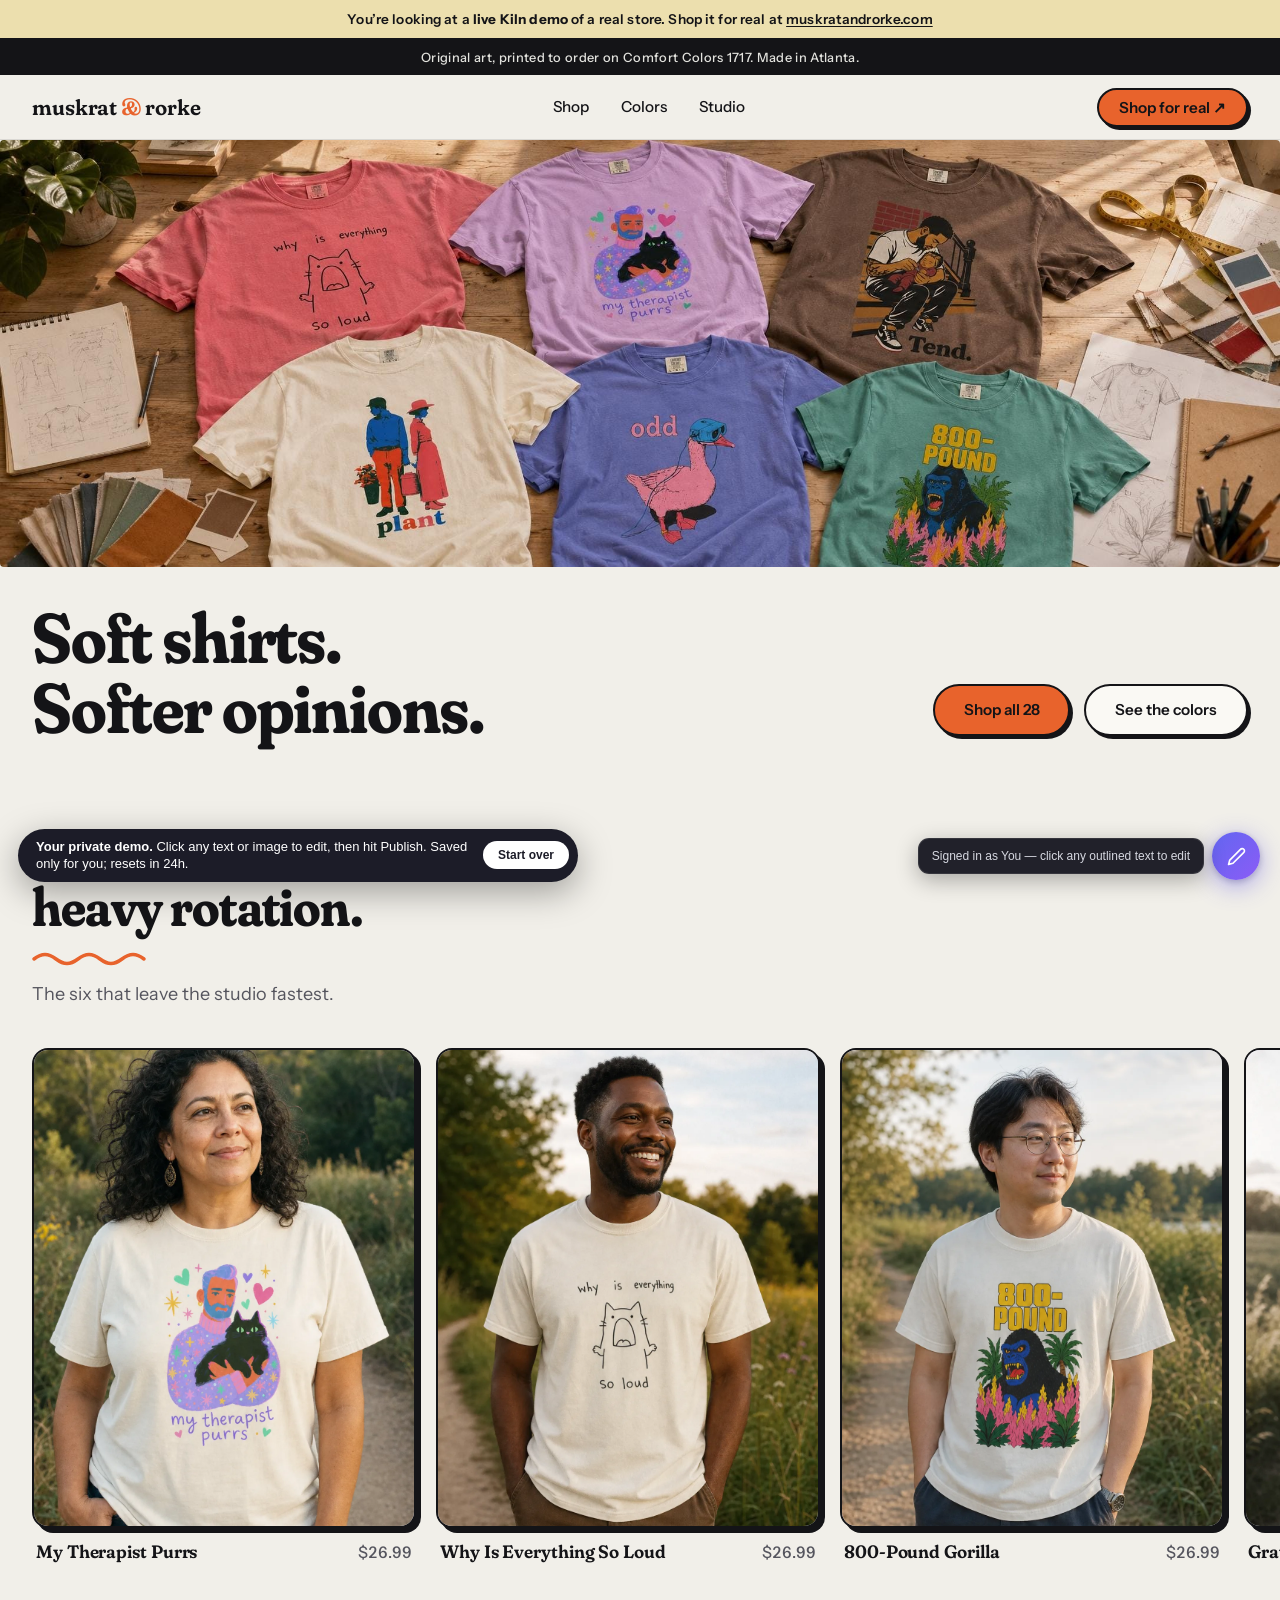
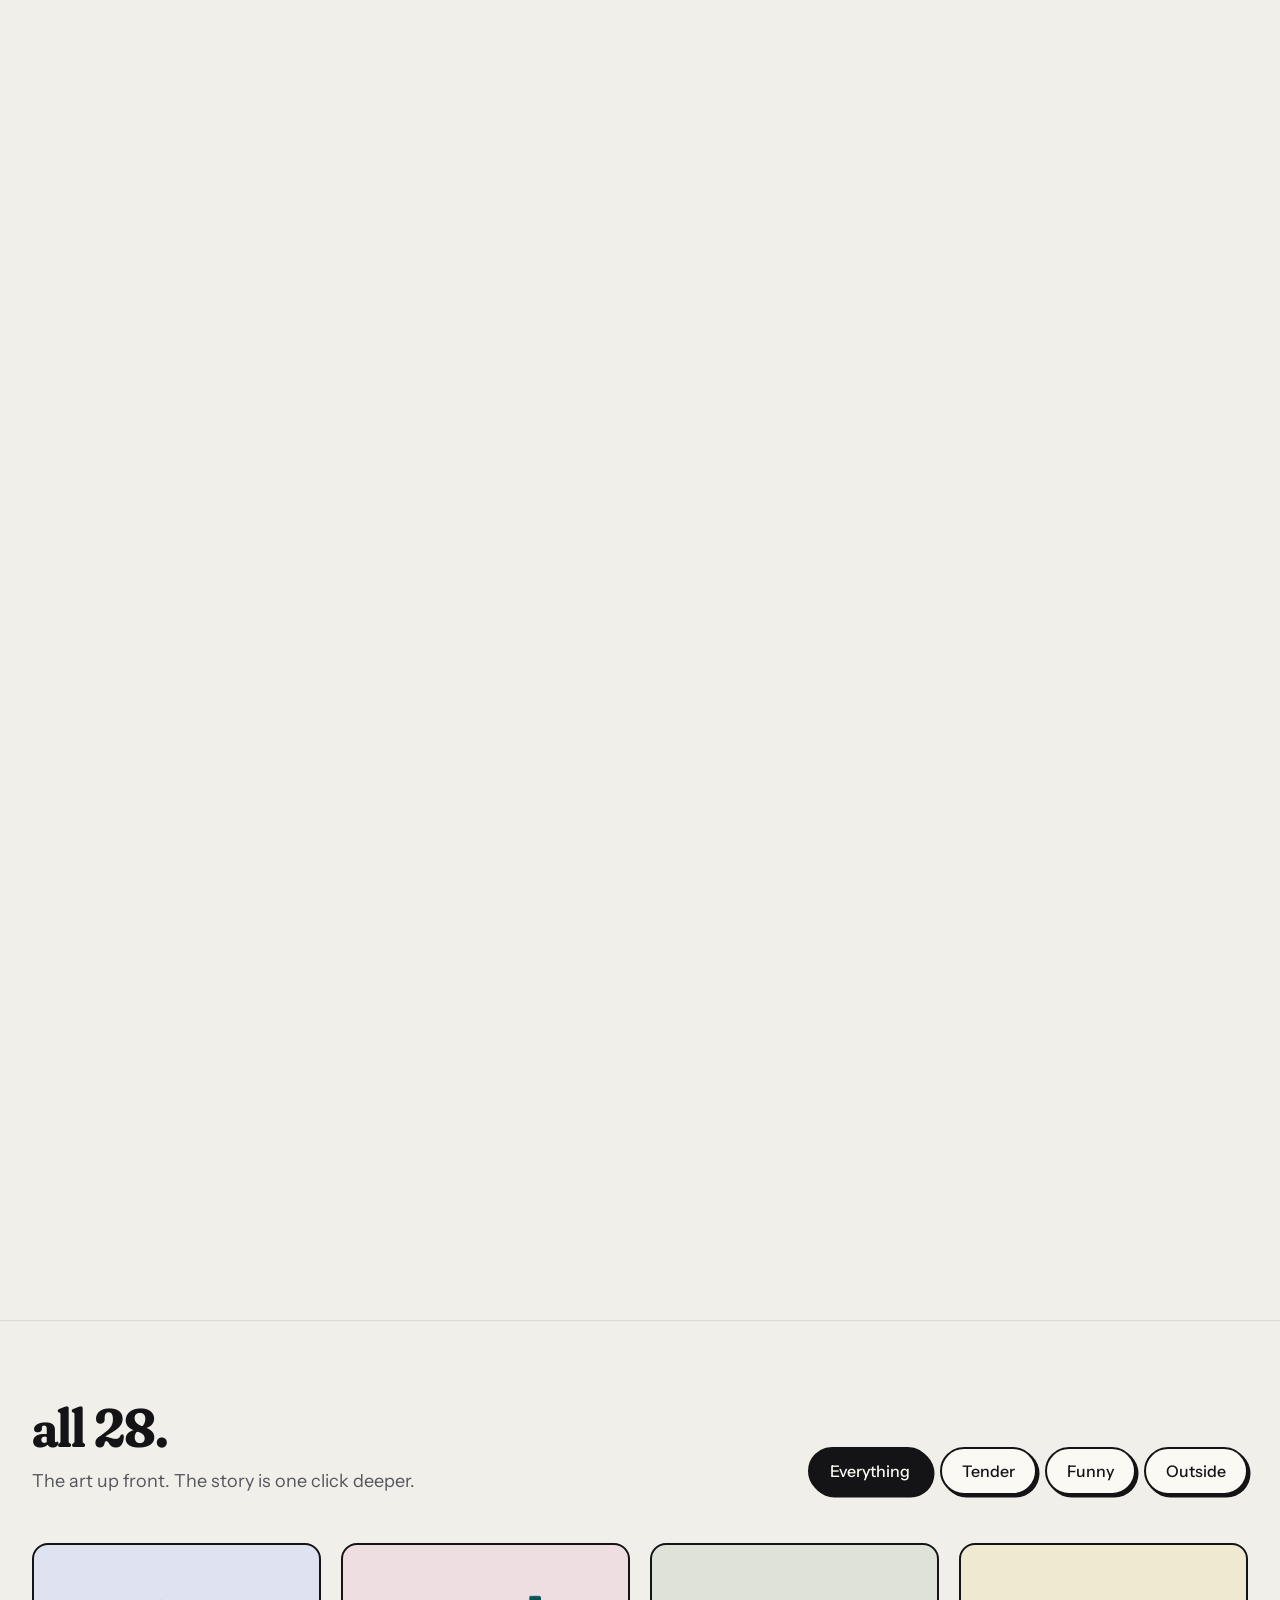
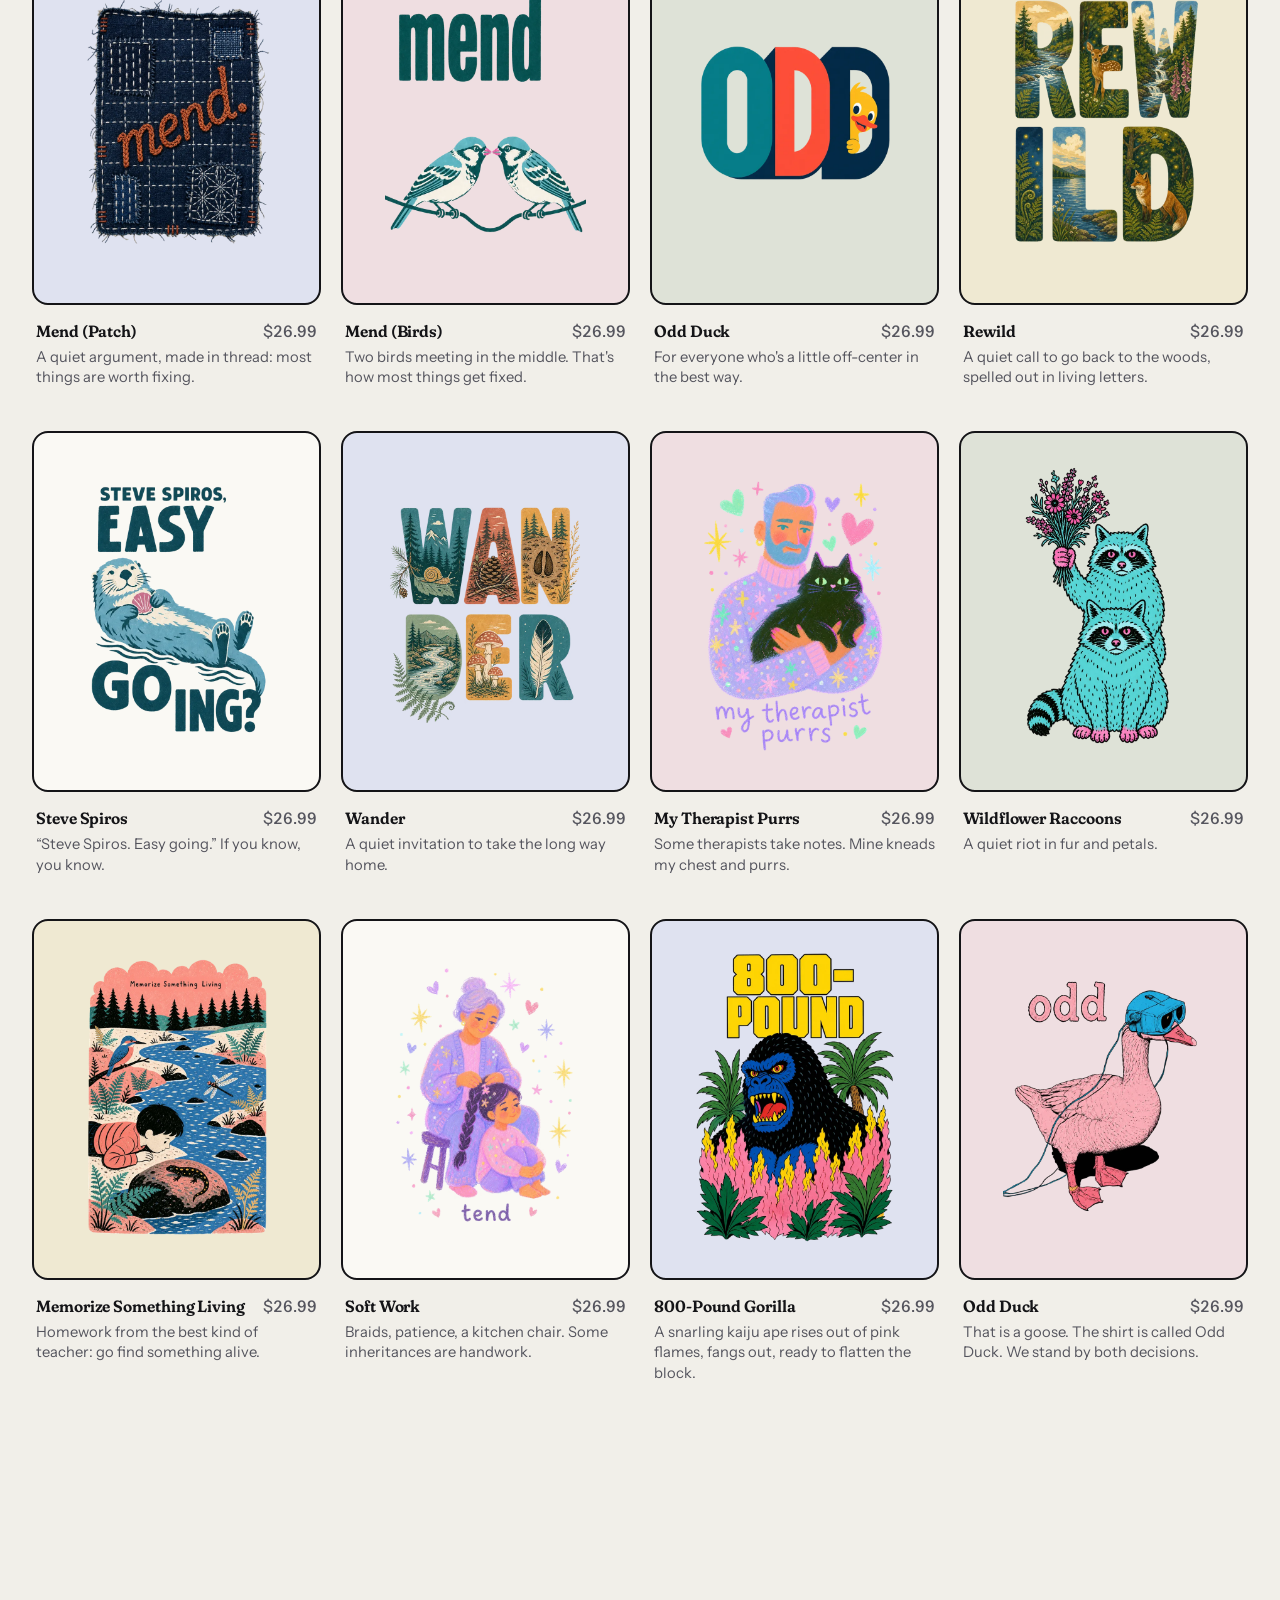
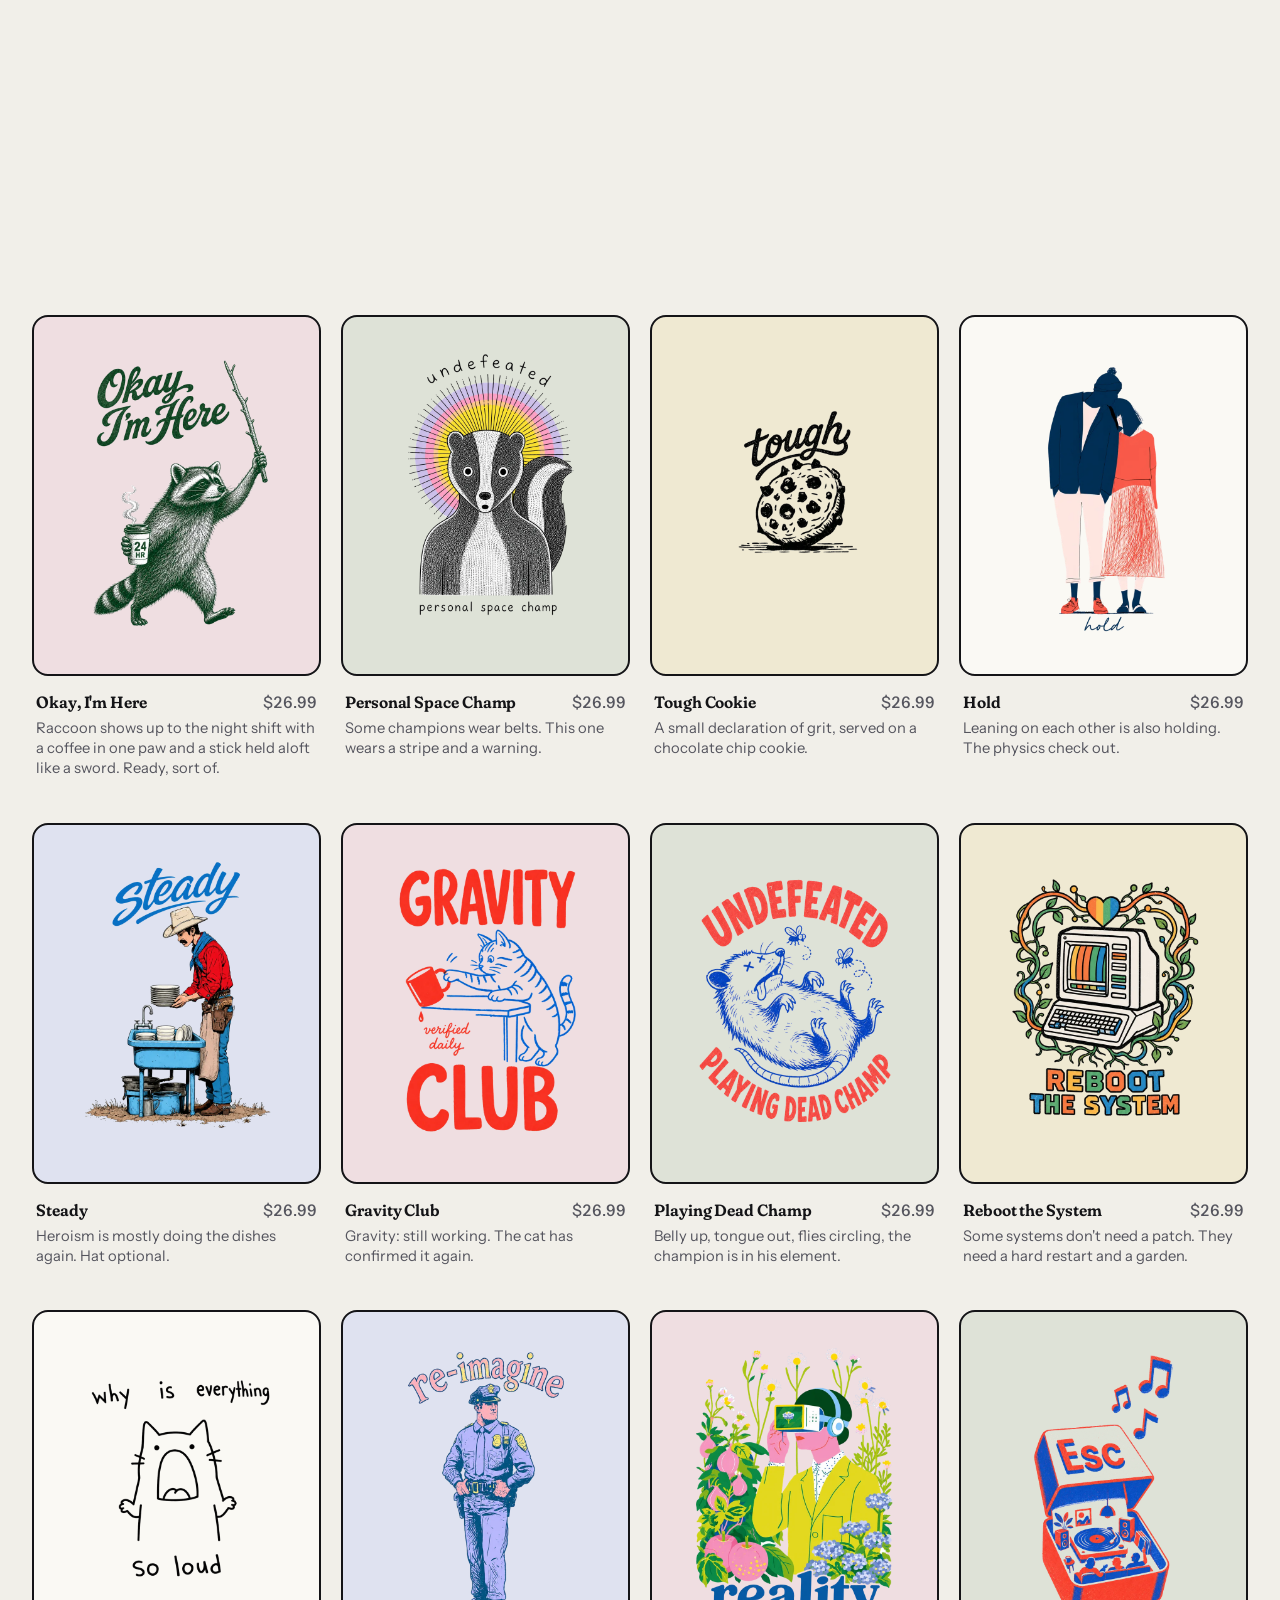
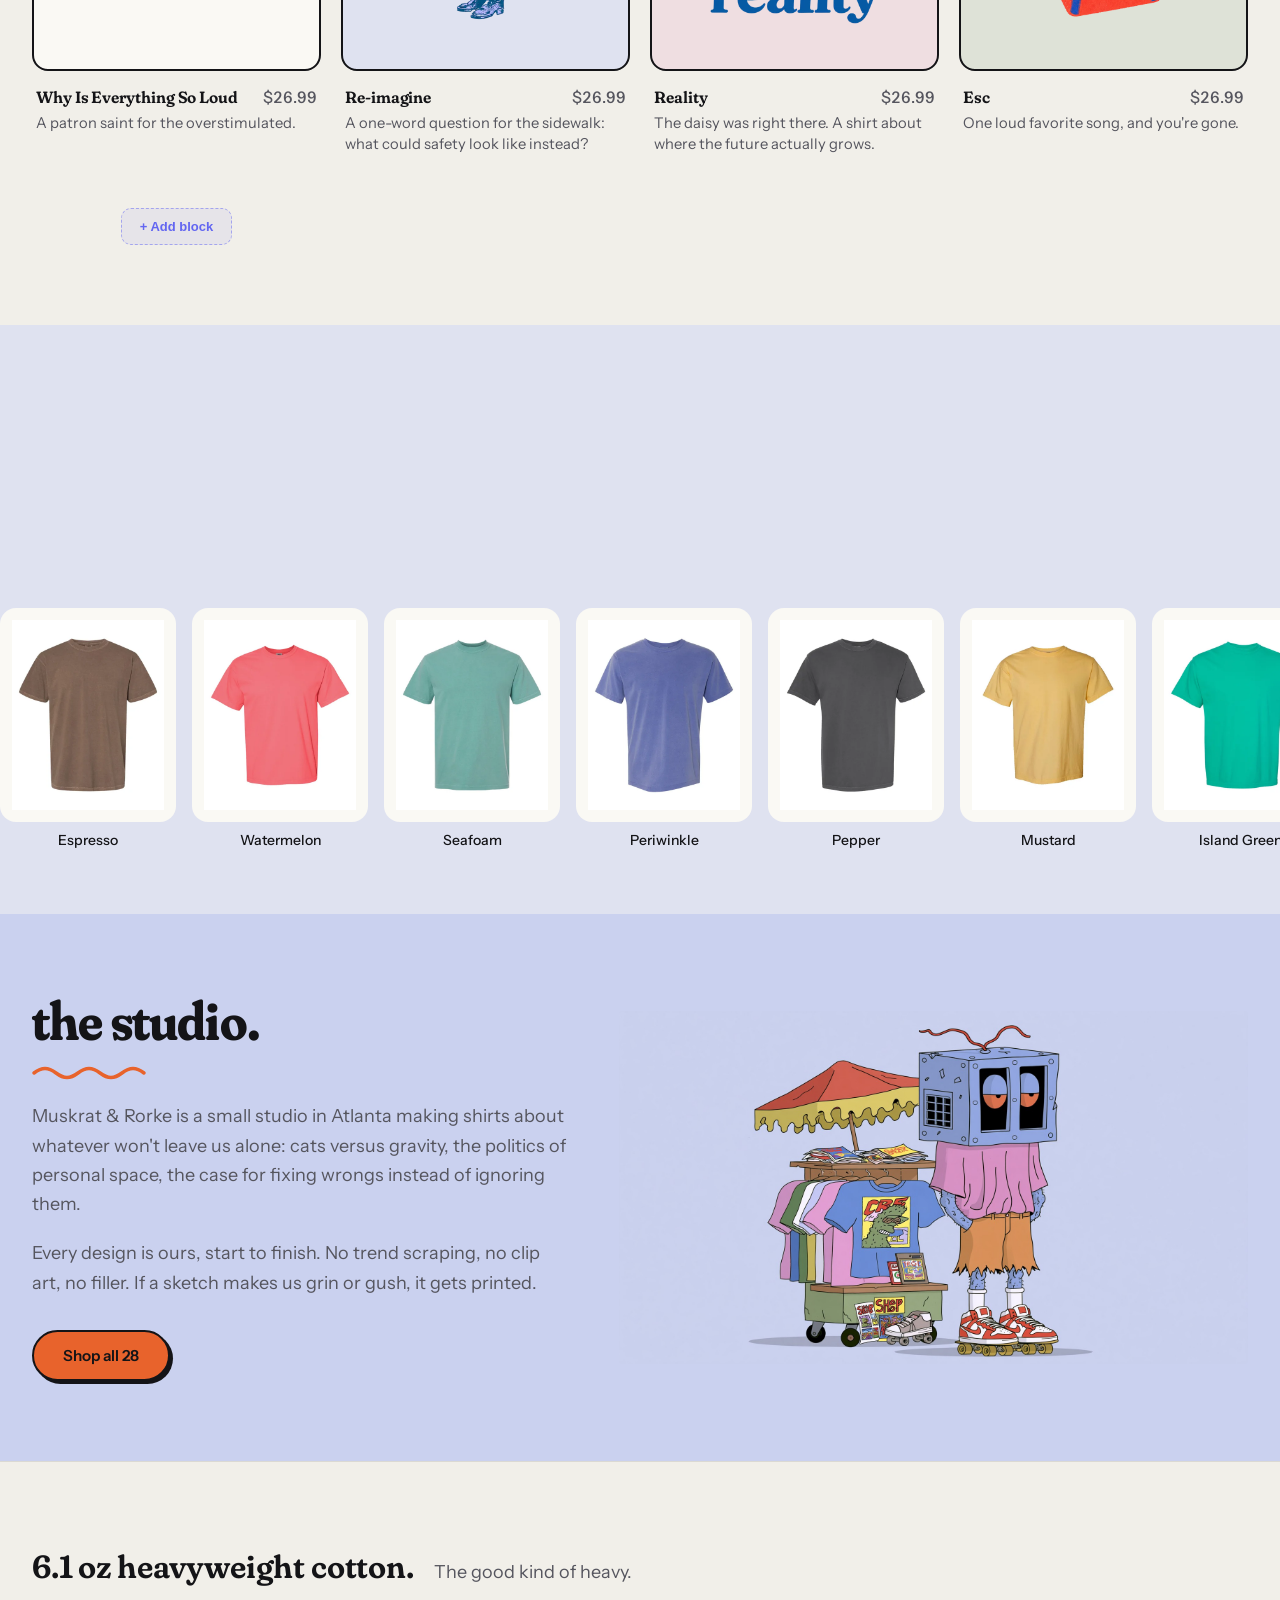
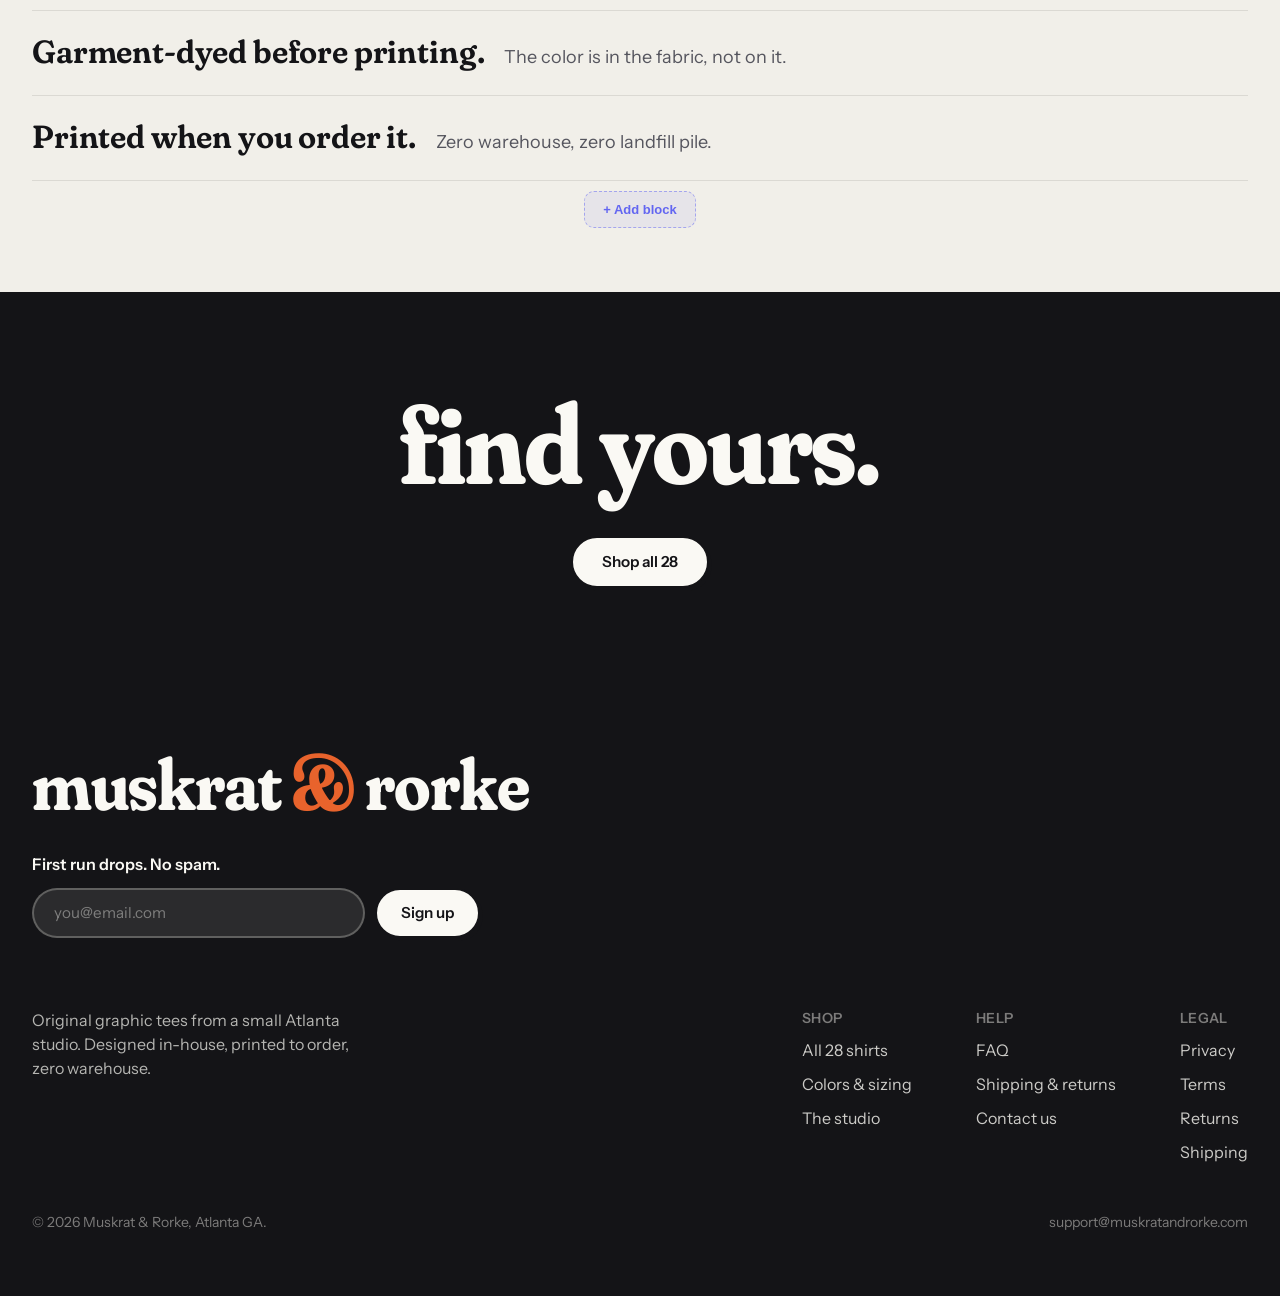
==== commit 7b2e8871: "Edit: hero headline (via Kiln)" ====
--- a/index.html
+++ b/index.html
@@ -1 +1 @@
-<!DOCTYPE html><html lang="en"><head><meta charset="utf-8"><meta name="viewport" content="width=device-width, initial-scale=1"><title>Muskrat &amp; Rorke | Original graphic tees, Atlanta · Kiln demo</title><meta name="description" content="Original graphic tees designed in-house in Atlanta. 28 designs, 16 garment-dyed colors, heavyweight Comfort Colors 1717, printed to order."><meta name="robots" content="noindex"><link rel="canonical" href="https://muskratandrorke.com/"><link rel="icon" href="/favicon.svg" type="image/svg+xml"><link rel="preload" href="/fonts/instrument-var.woff2" as="font" type="font/woff2" crossorigin><link rel="preload" href="/fonts/fraunces-var.woff2" as="font" type="font/woff2" crossorigin><meta property="og:title" content="Muskrat &amp; Rorke | Original graphic tees, Atlanta"><meta property="og:description" content="Original graphic tees designed in-house in Atlanta. 28 designs, 16 garment-dyed colors, heavyweight Comfort Colors 1717, printed to order."><meta property="og:type" content="website"><meta property="og:url" content="https://muskratandrorke.com/"><meta property="og:image" content="https://muskratandrorke.com/img/og-card.jpg"><meta name="twitter:card" content="summary_large_image"><script type="application/ld+json">{"@context":"https://schema.org","@type":"OnlineStore","name":"Muskrat & Rorke","url":"https://muskratandrorke.com","logo":"https://muskratandrorke.com/img/og-card.jpg","sameAs":["https://www.etsy.com/shop/MuskratAndRorke"],"description":"Original graphic tees from an Atlanta studio. Designed in-house, printed to order on heavyweight garment-dyed cotton."}</script><!-- Cloudflare Web Analytics --><link rel="stylesheet" href="/_astro/Base.BGO_EXnh.css"></head><body class="bg-base text-ink antialiased"><div id="kiln-demo-banner" data-cms-partial="demo_banner" style="background:var(--color-butter);color:var(--color-ink);border-bottom:2px solid var(--color-ink);padding:.55rem 1rem;text-align:center;font-size:.85rem;font-weight:600;letter-spacing:.01em;position:relative;z-index:60"><span data-cms="demo_banner_text">You’re looking at a <strong>live Kiln demo</strong> of a real store. Shop it for real at <a href="https://muskratandrorke.com" style="text-decoration:underline;text-underline-offset:2px">muskratandrorke.com</a></span></div><a href="#main" class="sr-only focus:not-sr-only focus:fixed focus:top-3 focus:left-3 focus:z-[100] focus:rounded-full focus:bg-ink focus:px-4 focus:py-2 focus:text-cream">Skip to content</a><div class="bg-ink py-2 text-center text-[0.8rem] font-medium tracking-wide text-cream/90" data-cms-partial="announcement"><span data-cms="announcement_text">Original art, printed to order on Comfort Colors 1717. Made in Atlanta.</span></div><header id="site-nav" class="sticky top-0 z-50 border-b border-ink/10 bg-base/90 backdrop-blur-md"><nav class="mx-auto flex h-16 max-w-[1440px] items-center justify-between px-5 sm:px-8" aria-label="Main"><a href="/" class="display-medium text-[1.35rem]">muskrat <span class="text-accent">&amp;</span> rorke</a><div class="hidden items-center gap-8 text-[0.95rem] font-medium sm:flex" data-cms-menu="main"><a href="/#shirts" class="hover:text-accent">Shop</a><a href="/#colors" class="hover:text-accent">Colors</a><a href="/#studio" class="hover:text-accent">Studio</a></div><a href="https://muskratandrorke.com" target="_blank" rel="noopener" class="btn btn-ink !px-5 !py-2.5 text-sm">Shop for real ↗</a></nav></header><main id="main"><section id="hero" class="relative"><div id="hero-media" class="relative aspect-[2172/724] min-h-[300px] w-full"><img id="hero-img" data-cms="hero_img" data-cms-attr="src" src="/img/hero-banner.jpg" alt="Six Muskrat &amp; Rorke tees in garment-dyed colors laid out on a sunlit studio worktable" class="absolute inset-0 h-full w-full object-cover" fetchpriority="high"></div><div class="mx-auto flex max-w-[1440px] flex-wrap items-end justify-between gap-x-10 gap-y-7 px-5 pb-14 pt-9 sm:px-8"><h1 class="display text-[clamp(2.4rem,5.5vw,4.6rem)]" data-cms="hero_headline"><span class="hero-line block">Soft shirts.</span><span class="hero-line block">Strong opinions.</span></h1><div class="hero-line flex flex-wrap gap-3.5 pb-2"><a href="#shirts" class="btn btn-ink magnetic">Shop all 28</a><a href="#colors" class="btn btn-outline magnetic">See the colors</a></div></div></section><section id="rotation" class="overflow-hidden"><div class="mx-auto max-w-[1440px] px-5 pt-20 sm:px-8"><h2 class="reveal display text-[clamp(1.9rem,4.5vw,3.4rem)]" data-cms="rotation_headline">heavy rotation.</h2><svg class="squiggle" viewBox="0 0 130 12" fill="none" aria-hidden="true"><path d="M2 8c8-6 14-6 22 0s14 6 22 0 14-6 22 0 14 6 22 0 14-6 22 0" stroke="currentColor" stroke-width="3.5" stroke-linecap="round"></path></svg><p class="reveal mt-4 max-w-md text-lg text-ink-soft" data-cms="rotation_sub">The six that leave the studio fastest.</p></div><div id="rotation-pin" class="relative"><div id="rotation-track" class="flex snap-x snap-mandatory gap-5 overflow-x-auto px-5 py-10 sm:px-8 lg:snap-none lg:overflow-x-visible"><a href="https://muskratandrorke.com/shirts/my-therapist-purrs/" target="_blank" rel="noopener" class="rotation-card group relative w-[78vw] shrink-0 snap-center sm:w-[46vw] lg:w-[30vw]"><div class="frame outlined relative aspect-[4/5] overflow-hidden bg-peri-soft"><img src="/img/products/my-therapist-purrs/life-1.webp" alt="My Therapist Purrs tee, worn" loading="lazy" class="absolute inset-0 h-full w-full object-cover transition duration-700 group-hover:scale-[1.05]"></div><div class="mt-3 flex items-baseline justify-between px-1"><h3 class="display-medium text-lg">My Therapist Purrs</h3><span class="font-medium text-ink-soft tabular-nums">$26.99</span></div></a><a href="https://muskratandrorke.com/shirts/why-is-everything-so-loud/" target="_blank" rel="noopener" class="rotation-card group relative w-[78vw] shrink-0 snap-center sm:w-[46vw] lg:w-[30vw]"><div class="frame outlined relative aspect-[4/5] overflow-hidden bg-peri-soft"><img src="/img/products/why-is-everything-so-loud/life-1.webp" alt="Why Is Everything So Loud tee, worn" loading="lazy" class="absolute inset-0 h-full w-full object-cover transition duration-700 group-hover:scale-[1.05]"></div><div class="mt-3 flex items-baseline justify-between px-1"><h3 class="display-medium text-lg">Why Is Everything So Loud</h3><span class="font-medium text-ink-soft tabular-nums">$26.99</span></div></a><a href="https://muskratandrorke.com/shirts/800-pound-gorilla/" target="_blank" rel="noopener" class="rotation-card group relative w-[78vw] shrink-0 snap-center sm:w-[46vw] lg:w-[30vw]"><div class="frame outlined relative aspect-[4/5] overflow-hidden bg-peri-soft"><img src="/img/products/800-pound-gorilla/life-1.webp" alt="800-Pound Gorilla tee, worn" loading="lazy" class="absolute inset-0 h-full w-full object-cover transition duration-700 group-hover:scale-[1.05]"></div><div class="mt-3 flex items-baseline justify-between px-1"><h3 class="display-medium text-lg">800-Pound Gorilla</h3><span class="font-medium text-ink-soft tabular-nums">$26.99</span></div></a><a href="https://muskratandrorke.com/shirts/gravity-club/" target="_blank" rel="noopener" class="rotation-card group relative w-[78vw] shrink-0 snap-center sm:w-[46vw] lg:w-[30vw]"><div class="frame outlined relative aspect-[4/5] overflow-hidden bg-peri-soft"><img src="/img/products/gravity-club/life-1.webp" alt="Gravity Club tee, worn" loading="lazy" class="absolute inset-0 h-full w-full object-cover transition duration-700 group-hover:scale-[1.05]"></div><div class="mt-3 flex items-baseline justify-between px-1"><h3 class="display-medium text-lg">Gravity Club</h3><span class="font-medium text-ink-soft tabular-nums">$26.99</span></div></a><a href="https://muskratandrorke.com/shirts/personal-space-champ/" target="_blank" rel="noopener" class="rotation-card group relative w-[78vw] shrink-0 snap-center sm:w-[46vw] lg:w-[30vw]"><div class="frame outlined relative aspect-[4/5] overflow-hidden bg-peri-soft"><img src="/img/products/personal-space-champ/life-1.webp" alt="Personal Space Champ tee, worn" loading="lazy" class="absolute inset-0 h-full w-full object-cover transition duration-700 group-hover:scale-[1.05]"></div><div class="mt-3 flex items-baseline justify-between px-1"><h3 class="display-medium text-lg">Personal Space Champ</h3><span class="font-medium text-ink-soft tabular-nums">$26.99</span></div></a><a href="https://muskratandrorke.com/shirts/hold/" target="_blank" rel="noopener" class="rotation-card group relative w-[78vw] shrink-0 snap-center sm:w-[46vw] lg:w-[30vw]"><div class="frame outlined relative aspect-[4/5] overflow-hidden bg-peri-soft"><img src="/img/products/hold/life-1.webp" alt="Hold tee, worn" loading="lazy" class="absolute inset-0 h-full w-full object-cover transition duration-700 group-hover:scale-[1.05]"></div><div class="mt-3 flex items-baseline justify-between px-1"><h3 class="display-medium text-lg">Hold</h3><span class="font-medium text-ink-soft tabular-nums">$26.99</span></div></a></div></div></section><section id="shirts" class="scroll-mt-20 border-t border-ink/10"><div class="mx-auto max-w-[1440px] px-5 py-20 sm:px-8"><div class="flex flex-wrap items-end justify-between gap-6"><div><h2 class="reveal display text-[clamp(1.9rem,4.5vw,3.4rem)]" data-cms="shirts_headline">all 28.</h2><p class="reveal mt-3 max-w-md text-lg text-ink-soft" data-cms="shirts_sub">The art up front. The story is one click deeper.</p></div><div class="reveal flex flex-wrap gap-2" role="group" aria-label="Filter shirts by mood"><button class="filter-chip rounded-full px-5 py-2.5 font-medium transition is-active bg-ink text-cream" data-filter="all" aria-pressed="true">Everything</button><button class="filter-chip rounded-full px-5 py-2.5 font-medium transition chip-idle text-ink" data-filter="tender" aria-pressed="false">Tender</button><button class="filter-chip rounded-full px-5 py-2.5 font-medium transition chip-idle text-ink" data-filter="funny" aria-pressed="false">Funny</button><button class="filter-chip rounded-full px-5 py-2.5 font-medium transition chip-idle text-ink" data-filter="outside" aria-pressed="false">Outside</button></div></div><div id="product-grid" class="mt-12 grid grid-cols-2 gap-x-5 gap-y-11 lg:grid-cols-4" data-cms-repeat="products"><a href="https://muskratandrorke.com/shirts/mend-patch/" target="_blank" rel="noopener" class="product-card group reveal block" data-mood="tender" aria-label="Mend (Patch) tee"><div class="frame relative aspect-[4/5] overflow-hidden border-2 border-ink transition duration-300 group-hover:-rotate-1 group-hover:shadow-[5px_5px_0_var(--color-ink)] bg-peri-soft"><img src="/img/products/mend-patch/art-sm.webp" alt="Mend (Patch) print art" width="640" height="960" loading="eager" class="absolute inset-0 h-full w-full object-contain p-7 transition duration-500 group-hover:scale-[1.04] group-hover:opacity-0"><img src="/img/products/mend-patch/life-1.webp" alt="Mend (Patch) tee, worn" width="640" height="960" loading="lazy" class="absolute inset-0 h-full w-full object-cover opacity-0 transition duration-500 group-hover:opacity-100"><span class="absolute right-3 top-3 rounded-full bg-cream/90 px-3 py-1 text-xs font-semibold opacity-0 transition group-hover:opacity-100">16 colors</span></div><div class="mt-3.5 flex items-baseline justify-between gap-3 px-1"><h3 class="display-medium text-[1.02rem]" data-cms="card_title">Mend (Patch)</h3><span class="shrink-0 font-medium text-ink-soft tabular-nums" data-cms="card_price" data-cms-plain>$26.99</span></div><p class="mt-1 px-1 text-[0.92rem] leading-snug text-ink-soft" data-cms="card_desc">A quiet argument, made in thread: most things are worth fixing.</p></a><a href="https://muskratandrorke.com/shirts/mend-birds/" target="_blank" rel="noopener" class="product-card group reveal block" data-mood="tender" aria-label="Mend (Birds) tee"><div class="frame relative aspect-[4/5] overflow-hidden border-2 border-ink transition duration-300 group-hover:-rotate-1 group-hover:shadow-[5px_5px_0_var(--color-ink)] bg-pink/45"><img src="/img/products/mend-birds/art-sm.webp" alt="Mend (Birds) print art" width="640" height="960" loading="eager" class="absolute inset-0 h-full w-full object-contain p-7 transition duration-500 group-hover:scale-[1.04] group-hover:opacity-0"><img src="/img/products/mend-birds/life-1.webp" alt="Mend (Birds) tee, worn" width="640" height="960" loading="lazy" class="absolute inset-0 h-full w-full object-cover opacity-0 transition duration-500 group-hover:opacity-100"><span class="absolute right-3 top-3 rounded-full bg-cream/90 px-3 py-1 text-xs font-semibold opacity-0 transition group-hover:opacity-100">16 colors</span></div><div class="mt-3.5 flex items-baseline justify-between gap-3 px-1"><h3 class="display-medium text-[1.02rem]" data-cms="card_title">Mend (Birds)</h3><span class="shrink-0 font-medium text-ink-soft tabular-nums" data-cms="card_price" data-cms-plain>$26.99</span></div><p class="mt-1 px-1 text-[0.92rem] leading-snug text-ink-soft" data-cms="card_desc">Two birds meeting in the middle. That&#39;s how most things get fixed.</p></a><a href="/shirts/odd-duck/" class="product-card group reveal block" data-mood="funny" aria-label="Odd Duck tee"><div class="frame relative aspect-[4/5] overflow-hidden border-2 border-ink transition duration-300 group-hover:-rotate-1 group-hover:shadow-[5px_5px_0_var(--color-ink)] bg-sage/50"><img src="/img/products/odd-duck/art-sm.webp" alt="Odd Duck print art" width="640" height="960" loading="eager" class="absolute inset-0 h-full w-full object-contain p-7 transition duration-500 group-hover:scale-[1.04] group-hover:opacity-0"><img src="/img/products/odd-duck/life-1.webp" alt="Odd Duck tee, worn" width="640" height="960" loading="lazy" class="absolute inset-0 h-full w-full object-cover opacity-0 transition duration-500 group-hover:opacity-100"><span class="absolute right-3 top-3 rounded-full bg-cream/90 px-3 py-1 text-xs font-semibold opacity-0 transition group-hover:opacity-100">16 colors</span></div><div class="mt-3.5 flex items-baseline justify-between gap-3 px-1"><h3 class="display-medium text-[1.02rem]" data-cms="card_title">Odd Duck</h3><span class="shrink-0 font-medium text-ink-soft tabular-nums" data-cms="card_price" data-cms-plain>$26.99</span></div><p class="mt-1 px-1 text-[0.92rem] leading-snug text-ink-soft" data-cms="card_desc">For everyone who&#39;s a little off-center in the best way.</p></a><a href="/shirts/rewild/" class="product-card group reveal block" data-mood="outside" aria-label="Rewild tee"><div class="frame relative aspect-[4/5] overflow-hidden border-2 border-ink transition duration-300 group-hover:-rotate-1 group-hover:shadow-[5px_5px_0_var(--color-ink)] bg-butter/40"><img src="/img/products/rewild/art-sm.webp" alt="Rewild print art" width="640" height="960" loading="eager" class="absolute inset-0 h-full w-full object-contain p-7 transition duration-500 group-hover:scale-[1.04] group-hover:opacity-0"><img src="/img/products/rewild/life-1.webp" alt="Rewild tee, worn" width="640" height="960" loading="lazy" class="absolute inset-0 h-full w-full object-cover opacity-0 transition duration-500 group-hover:opacity-100"><span class="absolute right-3 top-3 rounded-full bg-cream/90 px-3 py-1 text-xs font-semibold opacity-0 transition group-hover:opacity-100">15 colors</span></div><div class="mt-3.5 flex items-baseline justify-between gap-3 px-1"><h3 class="display-medium text-[1.02rem]" data-cms="card_title">Rewild</h3><span class="shrink-0 font-medium text-ink-soft tabular-nums" data-cms="card_price" data-cms-plain>$26.99</span></div><p class="mt-1 px-1 text-[0.92rem] leading-snug text-ink-soft" data-cms="card_desc">A quiet call to go back to the woods, spelled out in living letters.</p></a><a href="https://muskratandrorke.com/shirts/steve-spiros/" target="_blank" rel="noopener" class="product-card group reveal block" data-mood="funny" aria-label="Steve Spiros tee"><div class="frame relative aspect-[4/5] overflow-hidden border-2 border-ink transition duration-300 group-hover:-rotate-1 group-hover:shadow-[5px_5px_0_var(--color-ink)] bg-cream"><img src="/img/products/steve-spiros/art-sm.webp" alt="Steve Spiros print art" width="640" height="960" loading="lazy" class="absolute inset-0 h-full w-full object-contain p-7 transition duration-500 group-hover:scale-[1.04] group-hover:opacity-0"><img src="/img/products/steve-spiros/life-1.webp" alt="Steve Spiros tee, worn" width="640" height="960" loading="lazy" class="absolute inset-0 h-full w-full object-cover opacity-0 transition duration-500 group-hover:opacity-100"><span class="absolute right-3 top-3 rounded-full bg-cream/90 px-3 py-1 text-xs font-semibold opacity-0 transition group-hover:opacity-100">16 colors</span></div><div class="mt-3.5 flex items-baseline justify-between gap-3 px-1"><h3 class="display-medium text-[1.02rem]" data-cms="card_title">Steve Spiros</h3><span class="shrink-0 font-medium text-ink-soft tabular-nums" data-cms="card_price" data-cms-plain>$26.99</span></div><p class="mt-1 px-1 text-[0.92rem] leading-snug text-ink-soft" data-cms="card_desc">“Steve Spiros. Easy going.” If you know, you know.</p></a><a href="https://muskratandrorke.com/shirts/wander/" target="_blank" rel="noopener" class="product-card group reveal block" data-mood="outside" aria-label="Wander tee"><div class="frame relative aspect-[4/5] overflow-hidden border-2 border-ink transition duration-300 group-hover:-rotate-1 group-hover:shadow-[5px_5px_0_var(--color-ink)] bg-peri-soft"><img src="/img/products/wander/art-sm.webp" alt="Wander print art" width="640" height="960" loading="lazy" class="absolute inset-0 h-full w-full object-contain p-7 transition duration-500 group-hover:scale-[1.04] group-hover:opacity-0"><img src="/img/products/wander/life-1.webp" alt="Wander tee, worn" width="640" height="960" loading="lazy" class="absolute inset-0 h-full w-full object-cover opacity-0 transition duration-500 group-hover:opacity-100"><span class="absolute right-3 top-3 rounded-full bg-cream/90 px-3 py-1 text-xs font-semibold opacity-0 transition group-hover:opacity-100">16 colors</span></div><div class="mt-3.5 flex items-baseline justify-between gap-3 px-1"><h3 class="display-medium text-[1.02rem]" data-cms="card_title">Wander</h3><span class="shrink-0 font-medium text-ink-soft tabular-nums" data-cms="card_price" data-cms-plain>$26.99</span></div><p class="mt-1 px-1 text-[0.92rem] leading-snug text-ink-soft" data-cms="card_desc">A quiet invitation to take the long way home.</p></a><a href="https://muskratandrorke.com/shirts/my-therapist-purrs/" target="_blank" rel="noopener" class="product-card group reveal block" data-mood="funny" aria-label="My Therapist Purrs tee"><div class="frame relative aspect-[4/5] overflow-hidden border-2 border-ink transition duration-300 group-hover:-rotate-1 group-hover:shadow-[5px_5px_0_var(--color-ink)] bg-pink/45"><img src="/img/products/my-therapist-purrs/art-sm.webp" alt="My Therapist Purrs print art" width="640" height="960" loading="lazy" class="absolute inset-0 h-full w-full object-contain p-7 transition duration-500 group-hover:scale-[1.04] group-hover:opacity-0"><img src="/img/products/my-therapist-purrs/life-1.webp" alt="My Therapist Purrs tee, worn" width="640" height="960" loading="lazy" class="absolute inset-0 h-full w-full object-cover opacity-0 transition duration-500 group-hover:opacity-100"><span class="absolute right-3 top-3 rounded-full bg-cream/90 px-3 py-1 text-xs font-semibold opacity-0 transition group-hover:opacity-100">16 colors</span></div><div class="mt-3.5 flex items-baseline justify-between gap-3 px-1"><h3 class="display-medium text-[1.02rem]" data-cms="card_title">My Therapist Purrs</h3><span class="shrink-0 font-medium text-ink-soft tabular-nums" data-cms="card_price" data-cms-plain>$26.99</span></div><p class="mt-1 px-1 text-[0.92rem] leading-snug text-ink-soft" data-cms="card_desc">Some therapists take notes. Mine kneads my chest and purrs.</p></a><a href="https://muskratandrorke.com/shirts/wildflower-raccoons/" target="_blank" rel="noopener" class="product-card group reveal block" data-mood="tender" aria-label="Wildflower Raccoons tee"><div class="frame relative aspect-[4/5] overflow-hidden border-2 border-ink transition duration-300 group-hover:-rotate-1 group-hover:shadow-[5px_5px_0_var(--color-ink)] bg-sage/50"><img src="/img/products/wildflower-raccoons/art-sm.webp" alt="Wildflower Raccoons print art" width="640" height="960" loading="lazy" class="absolute inset-0 h-full w-full object-contain p-7 transition duration-500 group-hover:scale-[1.04] group-hover:opacity-0"><img src="/img/products/wildflower-raccoons/life-1.webp" alt="Wildflower Raccoons tee, worn" width="640" height="960" loading="lazy" class="absolute inset-0 h-full w-full object-cover opacity-0 transition duration-500 group-hover:opacity-100"><span class="absolute right-3 top-3 rounded-full bg-cream/90 px-3 py-1 text-xs font-semibold opacity-0 transition group-hover:opacity-100">16 colors</span></div><div class="mt-3.5 flex items-baseline justify-between gap-3 px-1"><h3 class="display-medium text-[1.02rem]" data-cms="card_title">Wildflower Raccoons</h3><span class="shrink-0 font-medium text-ink-soft tabular-nums" data-cms="card_price" data-cms-plain>$26.99</span></div><p class="mt-1 px-1 text-[0.92rem] leading-snug text-ink-soft" data-cms="card_desc">A quiet riot in fur and petals.</p></a><a href="https://muskratandrorke.com/shirts/memorize-something-living/" target="_blank" rel="noopener" class="product-card group reveal block" data-mood="outside" aria-label="Memorize Something Living tee"><div class="frame relative aspect-[4/5] overflow-hidden border-2 border-ink transition duration-300 group-hover:-rotate-1 group-hover:shadow-[5px_5px_0_var(--color-ink)] bg-butter/40"><img src="/img/products/memorize-something-living/art-sm.webp" alt="Memorize Something Living print art" width="640" height="960" loading="lazy" class="absolute inset-0 h-full w-full object-contain p-7 transition duration-500 group-hover:scale-[1.04] group-hover:opacity-0"><img src="/img/products/memorize-something-living/life-1.webp" alt="Memorize Something Living tee, worn" width="640" height="960" loading="lazy" class="absolute inset-0 h-full w-full object-cover opacity-0 transition duration-500 group-hover:opacity-100"><span class="absolute right-3 top-3 rounded-full bg-cream/90 px-3 py-1 text-xs font-semibold opacity-0 transition group-hover:opacity-100">16 colors</span></div><div class="mt-3.5 flex items-baseline justify-between gap-3 px-1"><h3 class="display-medium text-[1.02rem]" data-cms="card_title">Memorize Something Living</h3><span class="shrink-0 font-medium text-ink-soft tabular-nums" data-cms="card_price" data-cms-plain>$26.99</span></div><p class="mt-1 px-1 text-[0.92rem] leading-snug text-ink-soft" data-cms="card_desc">Homework from the best kind of teacher: go find something alive.</p></a><a href="https://muskratandrorke.com/shirts/soft-work/" target="_blank" rel="noopener" class="product-card group reveal block" data-mood="tender" aria-label="Soft Work tee"><div class="frame relative aspect-[4/5] overflow-hidden border-2 border-ink transition duration-300 group-hover:-rotate-1 group-hover:shadow-[5px_5px_0_var(--color-ink)] bg-cream"><img src="/img/products/soft-work/art-sm.webp" alt="Soft Work print art" width="640" height="960" loading="lazy" class="absolute inset-0 h-full w-full object-contain p-7 transition duration-500 group-hover:scale-[1.04] group-hover:opacity-0"><img src="/img/products/soft-work/life-1.webp" alt="Soft Work tee, worn" width="640" height="960" loading="lazy" class="absolute inset-0 h-full w-full object-cover opacity-0 transition duration-500 group-hover:opacity-100"><span class="absolute right-3 top-3 rounded-full bg-cream/90 px-3 py-1 text-xs font-semibold opacity-0 transition group-hover:opacity-100">16 colors</span></div><div class="mt-3.5 flex items-baseline justify-between gap-3 px-1"><h3 class="display-medium text-[1.02rem]" data-cms="card_title">Soft Work</h3><span class="shrink-0 font-medium text-ink-soft tabular-nums" data-cms="card_price" data-cms-plain>$26.99</span></div><p class="mt-1 px-1 text-[0.92rem] leading-snug text-ink-soft" data-cms="card_desc">Braids, patience, a kitchen chair. Some inheritances are handwork.</p></a><a href="https://muskratandrorke.com/shirts/800-pound-gorilla/" target="_blank" rel="noopener" class="product-card group reveal block" data-mood="funny" aria-label="800-Pound Gorilla tee"><div class="frame relative aspect-[4/5] overflow-hidden border-2 border-ink transition duration-300 group-hover:-rotate-1 group-hover:shadow-[5px_5px_0_var(--color-ink)] bg-peri-soft"><img src="/img/products/800-pound-gorilla/art-sm.webp" alt="800-Pound Gorilla print art" width="640" height="960" loading="lazy" class="absolute inset-0 h-full w-full object-contain p-7 transition duration-500 group-hover:scale-[1.04] group-hover:opacity-0"><img src="/img/products/800-pound-gorilla/life-1.webp" alt="800-Pound Gorilla tee, worn" width="640" height="960" loading="lazy" class="absolute inset-0 h-full w-full object-cover opacity-0 transition duration-500 group-hover:opacity-100"><span class="absolute right-3 top-3 rounded-full bg-cream/90 px-3 py-1 text-xs font-semibold opacity-0 transition group-hover:opacity-100">16 colors</span></div><div class="mt-3.5 flex items-baseline justify-between gap-3 px-1"><h3 class="display-medium text-[1.02rem]" data-cms="card_title">800-Pound Gorilla</h3><span class="shrink-0 font-medium text-ink-soft tabular-nums" data-cms="card_price" data-cms-plain>$26.99</span></div><p class="mt-1 px-1 text-[0.92rem] leading-snug text-ink-soft" data-cms="card_desc">A snarling kaiju ape rises out of pink flames, fangs out, ready to flatten the block.</p></a><a href="https://muskratandrorke.com/shirts/odd-goose/" target="_blank" rel="noopener" class="product-card group reveal block" data-mood="funny" aria-label="Odd Duck tee"><div class="frame relative aspect-[4/5] overflow-hidden border-2 border-ink transition duration-300 group-hover:-rotate-1 group-hover:shadow-[5px_5px_0_var(--color-ink)] bg-pink/45"><img src="/img/products/odd-goose/art-sm.webp" alt="Odd Duck print art" width="640" height="960" loading="lazy" class="absolute inset-0 h-full w-full object-contain p-7 transition duration-500 group-hover:scale-[1.04] group-hover:opacity-0"><img src="/img/products/odd-goose/life-1.webp" alt="Odd Duck tee, worn" width="640" height="960" loading="lazy" class="absolute inset-0 h-full w-full object-cover opacity-0 transition duration-500 group-hover:opacity-100"><span class="absolute right-3 top-3 rounded-full bg-cream/90 px-3 py-1 text-xs font-semibold opacity-0 transition group-hover:opacity-100">16 colors</span></div><div class="mt-3.5 flex items-baseline justify-between gap-3 px-1"><h3 class="display-medium text-[1.02rem]" data-cms="card_title">Odd Duck</h3><span class="shrink-0 font-medium text-ink-soft tabular-nums" data-cms="card_price" data-cms-plain>$26.99</span></div><p class="mt-1 px-1 text-[0.92rem] leading-snug text-ink-soft" data-cms="card_desc">That is a goose. The shirt is called Odd Duck. We stand by both decisions.</p></a><a href="https://muskratandrorke.com/shirts/my-therapist-develops-slow/" target="_blank" rel="noopener" class="product-card group reveal block" data-mood="funny" aria-label="My Therapist Develops Slow tee"><div class="frame relative aspect-[4/5] overflow-hidden border-2 border-ink transition duration-300 group-hover:-rotate-1 group-hover:shadow-[5px_5px_0_var(--color-ink)] bg-sage/50"><img src="/img/products/my-therapist-develops-slow/art-sm.webp" alt="My Therapist Develops Slow print art" width="640" height="960" loading="lazy" class="absolute inset-0 h-full w-full object-contain p-7 transition duration-500 group-hover:scale-[1.04] group-hover:opacity-0"><img src="/img/products/my-therapist-develops-slow/life-1.webp" alt="My Therapist Develops Slow tee, worn" width="640" height="960" loading="lazy" class="absolute inset-0 h-full w-full object-cover opacity-0 transition duration-500 group-hover:opacity-100"><span class="absolute right-3 top-3 rounded-full bg-cream/90 px-3 py-1 text-xs font-semibold opacity-0 transition group-hover:opacity-100">15 colors</span></div><div class="mt-3.5 flex items-baseline justify-between gap-3 px-1"><h3 class="display-medium text-[1.02rem]" data-cms="card_title">My Therapist Develops Slow</h3><span class="shrink-0 font-medium text-ink-soft tabular-nums" data-cms="card_price" data-cms-plain>$26.99</span></div><p class="mt-1 px-1 text-[0.92rem] leading-snug text-ink-soft" data-cms="card_desc">A small daily miracle, printed slow.</p></a><a href="/shirts/tend/" class="product-card group reveal block" data-mood="tender" aria-label="Tend. tee"><div class="frame relative aspect-[4/5] overflow-hidden border-2 border-ink transition duration-300 group-hover:-rotate-1 group-hover:shadow-[5px_5px_0_var(--color-ink)] bg-butter/40"><img src="/img/products/tend/art-sm.webp" alt="Tend. print art" width="640" height="960" loading="lazy" class="absolute inset-0 h-full w-full object-contain p-7 transition duration-500 group-hover:scale-[1.04] group-hover:opacity-0"><img src="/img/products/tend/life-1.webp" alt="Tend. tee, worn" width="640" height="960" loading="lazy" class="absolute inset-0 h-full w-full object-cover opacity-0 transition duration-500 group-hover:opacity-100"><span class="absolute right-3 top-3 rounded-full bg-cream/90 px-3 py-1 text-xs font-semibold opacity-0 transition group-hover:opacity-100">16 colors</span></div><div class="mt-3.5 flex items-baseline justify-between gap-3 px-1"><h3 class="display-medium text-[1.02rem]" data-cms="card_title">Tend.</h3><span class="shrink-0 font-medium text-ink-soft tabular-nums" data-cms="card_price" data-cms-plain>$26.99</span></div><p class="mt-1 px-1 text-[0.92rem] leading-snug text-ink-soft" data-cms="card_desc">Care that doesn&#39;t announce itself. That&#39;s the whole idea.</p></a><a href="https://muskratandrorke.com/shirts/busy-bee/" target="_blank" rel="noopener" class="product-card group reveal block" data-mood="funny" aria-label="Busy Bee tee"><div class="frame relative aspect-[4/5] overflow-hidden border-2 border-ink transition duration-300 group-hover:-rotate-1 group-hover:shadow-[5px_5px_0_var(--color-ink)] bg-cream"><img src="/img/products/busy-bee/art-sm.webp" alt="Busy Bee print art" width="640" height="960" loading="lazy" class="absolute inset-0 h-full w-full object-contain p-7 transition duration-500 group-hover:scale-[1.04] group-hover:opacity-0"><img src="/img/products/busy-bee/life-1.webp" alt="Busy Bee tee, worn" width="640" height="960" loading="lazy" class="absolute inset-0 h-full w-full object-cover opacity-0 transition duration-500 group-hover:opacity-100"><span class="absolute right-3 top-3 rounded-full bg-cream/90 px-3 py-1 text-xs font-semibold opacity-0 transition group-hover:opacity-100">16 colors</span></div><div class="mt-3.5 flex items-baseline justify-between gap-3 px-1"><h3 class="display-medium text-[1.02rem]" data-cms="card_title">Busy Bee</h3><span class="shrink-0 font-medium text-ink-soft tabular-nums" data-cms="card_price" data-cms-plain>$26.99</span></div><p class="mt-1 px-1 text-[0.92rem] leading-snug text-ink-soft" data-cms="card_desc">For everyone with three projects open and one more good idea coming.</p></a><a href="https://muskratandrorke.com/shirts/grow/" target="_blank" rel="noopener" class="product-card group reveal block" data-mood="tender" aria-label="Grow tee"><div class="frame relative aspect-[4/5] overflow-hidden border-2 border-ink transition duration-300 group-hover:-rotate-1 group-hover:shadow-[5px_5px_0_var(--color-ink)] bg-peri-soft"><img src="/img/products/grow/art-sm.webp" alt="Grow print art" width="640" height="960" loading="lazy" class="absolute inset-0 h-full w-full object-contain p-7 transition duration-500 group-hover:scale-[1.04] group-hover:opacity-0"><img src="/img/products/grow/life-1.webp" alt="Grow tee, worn" width="640" height="960" loading="lazy" class="absolute inset-0 h-full w-full object-cover opacity-0 transition duration-500 group-hover:opacity-100"><span class="absolute right-3 top-3 rounded-full bg-cream/90 px-3 py-1 text-xs font-semibold opacity-0 transition group-hover:opacity-100">15 colors</span></div><div class="mt-3.5 flex items-baseline justify-between gap-3 px-1"><h3 class="display-medium text-[1.02rem]" data-cms="card_title">Grow</h3><span class="shrink-0 font-medium text-ink-soft tabular-nums" data-cms="card_price" data-cms-plain>$26.99</span></div><p class="mt-1 px-1 text-[0.92rem] leading-snug text-ink-soft" data-cms="card_desc">Two gardeners, one word. What&#39;s worth keeping gets watered.</p></a><a href="https://muskratandrorke.com/shirts/okay-i-m-here/" target="_blank" rel="noopener" class="product-card group reveal block" data-mood="funny" aria-label="Okay, I'm Here tee"><div class="frame relative aspect-[4/5] overflow-hidden border-2 border-ink transition duration-300 group-hover:-rotate-1 group-hover:shadow-[5px_5px_0_var(--color-ink)] bg-pink/45"><img src="/img/products/okay-i-m-here/art-sm.webp" alt="Okay, I'm Here print art" width="640" height="960" loading="lazy" class="absolute inset-0 h-full w-full object-contain p-7 transition duration-500 group-hover:scale-[1.04] group-hover:opacity-0"><img src="/img/products/okay-i-m-here/life-1.webp" alt="Okay, I'm Here tee, worn" width="640" height="960" loading="lazy" class="absolute inset-0 h-full w-full object-cover opacity-0 transition duration-500 group-hover:opacity-100"><span class="absolute right-3 top-3 rounded-full bg-cream/90 px-3 py-1 text-xs font-semibold opacity-0 transition group-hover:opacity-100">16 colors</span></div><div class="mt-3.5 flex items-baseline justify-between gap-3 px-1"><h3 class="display-medium text-[1.02rem]" data-cms="card_title">Okay, I&#39;m Here</h3><span class="shrink-0 font-medium text-ink-soft tabular-nums" data-cms="card_price" data-cms-plain>$26.99</span></div><p class="mt-1 px-1 text-[0.92rem] leading-snug text-ink-soft" data-cms="card_desc">Raccoon shows up to the night shift with a coffee in one paw and a stick held aloft like a sword. Ready, sort of.</p></a><a href="https://muskratandrorke.com/shirts/personal-space-champ/" target="_blank" rel="noopener" class="product-card group reveal block" data-mood="funny" aria-label="Personal Space Champ tee"><div class="frame relative aspect-[4/5] overflow-hidden border-2 border-ink transition duration-300 group-hover:-rotate-1 group-hover:shadow-[5px_5px_0_var(--color-ink)] bg-sage/50"><img src="/img/products/personal-space-champ/art-sm.webp" alt="Personal Space Champ print art" width="640" height="960" loading="lazy" class="absolute inset-0 h-full w-full object-contain p-7 transition duration-500 group-hover:scale-[1.04] group-hover:opacity-0"><img src="/img/products/personal-space-champ/life-1.webp" alt="Personal Space Champ tee, worn" width="640" height="960" loading="lazy" class="absolute inset-0 h-full w-full object-cover opacity-0 transition duration-500 group-hover:opacity-100"><span class="absolute right-3 top-3 rounded-full bg-cream/90 px-3 py-1 text-xs font-semibold opacity-0 transition group-hover:opacity-100">15 colors</span></div><div class="mt-3.5 flex items-baseline justify-between gap-3 px-1"><h3 class="display-medium text-[1.02rem]" data-cms="card_title">Personal Space Champ</h3><span class="shrink-0 font-medium text-ink-soft tabular-nums" data-cms="card_price" data-cms-plain>$26.99</span></div><p class="mt-1 px-1 text-[0.92rem] leading-snug text-ink-soft" data-cms="card_desc">Some champions wear belts. This one wears a stripe and a warning.</p></a><a href="https://muskratandrorke.com/shirts/tough-cookie/" target="_blank" rel="noopener" class="product-card group reveal block" data-mood="funny" aria-label="Tough Cookie tee"><div class="frame relative aspect-[4/5] overflow-hidden border-2 border-ink transition duration-300 group-hover:-rotate-1 group-hover:shadow-[5px_5px_0_var(--color-ink)] bg-butter/40"><img src="/img/products/tough-cookie/art-sm.webp" alt="Tough Cookie print art" width="640" height="960" loading="lazy" class="absolute inset-0 h-full w-full object-contain p-7 transition duration-500 group-hover:scale-[1.04] group-hover:opacity-0"><img src="/img/products/tough-cookie/life-1.webp" alt="Tough Cookie tee, worn" width="640" height="960" loading="lazy" class="absolute inset-0 h-full w-full object-cover opacity-0 transition duration-500 group-hover:opacity-100"><span class="absolute right-3 top-3 rounded-full bg-cream/90 px-3 py-1 text-xs font-semibold opacity-0 transition group-hover:opacity-100">16 colors</span></div><div class="mt-3.5 flex items-baseline justify-between gap-3 px-1"><h3 class="display-medium text-[1.02rem]" data-cms="card_title">Tough Cookie</h3><span class="shrink-0 font-medium text-ink-soft tabular-nums" data-cms="card_price" data-cms-plain>$26.99</span></div><p class="mt-1 px-1 text-[0.92rem] leading-snug text-ink-soft" data-cms="card_desc">A small declaration of grit, served on a chocolate chip cookie.</p></a><a href="https://muskratandrorke.com/shirts/hold/" target="_blank" rel="noopener" class="product-card group reveal block" data-mood="tender" aria-label="Hold tee"><div class="frame relative aspect-[4/5] overflow-hidden border-2 border-ink transition duration-300 group-hover:-rotate-1 group-hover:shadow-[5px_5px_0_var(--color-ink)] bg-cream"><img src="/img/products/hold/art-sm.webp" alt="Hold print art" width="640" height="960" loading="lazy" class="absolute inset-0 h-full w-full object-contain p-7 transition duration-500 group-hover:scale-[1.04] group-hover:opacity-0"><img src="/img/products/hold/life-1.webp" alt="Hold tee, worn" width="640" height="960" loading="lazy" class="absolute inset-0 h-full w-full object-cover opacity-0 transition duration-500 group-hover:opacity-100"><span class="absolute right-3 top-3 rounded-full bg-cream/90 px-3 py-1 text-xs font-semibold opacity-0 transition group-hover:opacity-100">16 colors</span></div><div class="mt-3.5 flex items-baseline justify-between gap-3 px-1"><h3 class="display-medium text-[1.02rem]" data-cms="card_title">Hold</h3><span class="shrink-0 font-medium text-ink-soft tabular-nums" data-cms="card_price" data-cms-plain>$26.99</span></div><p class="mt-1 px-1 text-[0.92rem] leading-snug text-ink-soft" data-cms="card_desc">Leaning on each other is also holding. The physics check out.</p></a><a href="https://muskratandrorke.com/shirts/steady/" target="_blank" rel="noopener" class="product-card group reveal block" data-mood="tender" aria-label="Steady tee"><div class="frame relative aspect-[4/5] overflow-hidden border-2 border-ink transition duration-300 group-hover:-rotate-1 group-hover:shadow-[5px_5px_0_var(--color-ink)] bg-peri-soft"><img src="/img/products/steady/art-sm.webp" alt="Steady print art" width="640" height="960" loading="lazy" class="absolute inset-0 h-full w-full object-contain p-7 transition duration-500 group-hover:scale-[1.04] group-hover:opacity-0"><img src="/img/products/steady/life-1.webp" alt="Steady tee, worn" width="640" height="960" loading="lazy" class="absolute inset-0 h-full w-full object-cover opacity-0 transition duration-500 group-hover:opacity-100"><span class="absolute right-3 top-3 rounded-full bg-cream/90 px-3 py-1 text-xs font-semibold opacity-0 transition group-hover:opacity-100">16 colors</span></div><div class="mt-3.5 flex items-baseline justify-between gap-3 px-1"><h3 class="display-medium text-[1.02rem]" data-cms="card_title">Steady</h3><span class="shrink-0 font-medium text-ink-soft tabular-nums" data-cms="card_price" data-cms-plain>$26.99</span></div><p class="mt-1 px-1 text-[0.92rem] leading-snug text-ink-soft" data-cms="card_desc">Heroism is mostly doing the dishes again. Hat optional.</p></a><a href="https://muskratandrorke.com/shirts/gravity-club/" target="_blank" rel="noopener" class="product-card group reveal block" data-mood="funny" aria-label="Gravity Club tee"><div class="frame relative aspect-[4/5] overflow-hidden border-2 border-ink transition duration-300 group-hover:-rotate-1 group-hover:shadow-[5px_5px_0_var(--color-ink)] bg-pink/45"><img src="/img/products/gravity-club/art-sm.webp" alt="Gravity Club print art" width="640" height="960" loading="lazy" class="absolute inset-0 h-full w-full object-contain p-7 transition duration-500 group-hover:scale-[1.04] group-hover:opacity-0"><img src="/img/products/gravity-club/life-1.webp" alt="Gravity Club tee, worn" width="640" height="960" loading="lazy" class="absolute inset-0 h-full w-full object-cover opacity-0 transition duration-500 group-hover:opacity-100"><span class="absolute right-3 top-3 rounded-full bg-cream/90 px-3 py-1 text-xs font-semibold opacity-0 transition group-hover:opacity-100">16 colors</span></div><div class="mt-3.5 flex items-baseline justify-between gap-3 px-1"><h3 class="display-medium text-[1.02rem]" data-cms="card_title">Gravity Club</h3><span class="shrink-0 font-medium text-ink-soft tabular-nums" data-cms="card_price" data-cms-plain>$26.99</span></div><p class="mt-1 px-1 text-[0.92rem] leading-snug text-ink-soft" data-cms="card_desc">Gravity: still working. The cat has confirmed it again.</p></a><a href="https://muskratandrorke.com/shirts/playing-dead-champ/" target="_blank" rel="noopener" class="product-card group reveal block" data-mood="funny" aria-label="Playing Dead Champ tee"><div class="frame relative aspect-[4/5] overflow-hidden border-2 border-ink transition duration-300 group-hover:-rotate-1 group-hover:shadow-[5px_5px_0_var(--color-ink)] bg-sage/50"><img src="/img/products/playing-dead-champ/art-sm.webp" alt="Playing Dead Champ print art" width="640" height="960" loading="lazy" class="absolute inset-0 h-full w-full object-contain p-7 transition duration-500 group-hover:scale-[1.04] group-hover:opacity-0"><img src="/img/products/playing-dead-champ/life-1.webp" alt="Playing Dead Champ tee, worn" width="640" height="960" loading="lazy" class="absolute inset-0 h-full w-full object-cover opacity-0 transition duration-500 group-hover:opacity-100"><span class="absolute right-3 top-3 rounded-full bg-cream/90 px-3 py-1 text-xs font-semibold opacity-0 transition group-hover:opacity-100">15 colors</span></div><div class="mt-3.5 flex items-baseline justify-between gap-3 px-1"><h3 class="display-medium text-[1.02rem]" data-cms="card_title">Playing Dead Champ</h3><span class="shrink-0 font-medium text-ink-soft tabular-nums" data-cms="card_price" data-cms-plain>$26.99</span></div><p class="mt-1 px-1 text-[0.92rem] leading-snug text-ink-soft" data-cms="card_desc">Belly up, tongue out, flies circling, the champion is in his element.</p></a><a href="https://muskratandrorke.com/shirts/reboot-the-system/" target="_blank" rel="noopener" class="product-card group reveal block" data-mood="outside" aria-label="Reboot the System tee"><div class="frame relative aspect-[4/5] overflow-hidden border-2 border-ink transition duration-300 group-hover:-rotate-1 group-hover:shadow-[5px_5px_0_var(--color-ink)] bg-butter/40"><img src="/img/products/reboot-the-system/art-sm.webp" alt="Reboot the System print art" width="640" height="960" loading="lazy" class="absolute inset-0 h-full w-full object-contain p-7 transition duration-500 group-hover:scale-[1.04] group-hover:opacity-0"><img src="/img/products/reboot-the-system/life-1.webp" alt="Reboot the System tee, worn" width="640" height="960" loading="lazy" class="absolute inset-0 h-full w-full object-cover opacity-0 transition duration-500 group-hover:opacity-100"><span class="absolute right-3 top-3 rounded-full bg-cream/90 px-3 py-1 text-xs font-semibold opacity-0 transition group-hover:opacity-100">16 colors</span></div><div class="mt-3.5 flex items-baseline justify-between gap-3 px-1"><h3 class="display-medium text-[1.02rem]" data-cms="card_title">Reboot the System</h3><span class="shrink-0 font-medium text-ink-soft tabular-nums" data-cms="card_price" data-cms-plain>$26.99</span></div><p class="mt-1 px-1 text-[0.92rem] leading-snug text-ink-soft" data-cms="card_desc">Some systems don&#39;t need a patch. They need a hard restart and a garden.</p></a><a href="https://muskratandrorke.com/shirts/why-is-everything-so-loud/" target="_blank" rel="noopener" class="product-card group reveal block" data-mood="funny" aria-label="Why Is Everything So Loud tee"><div class="frame relative aspect-[4/5] overflow-hidden border-2 border-ink transition duration-300 group-hover:-rotate-1 group-hover:shadow-[5px_5px_0_var(--color-ink)] bg-cream"><img src="/img/products/why-is-everything-so-loud/art-sm.webp" alt="Why Is Everything So Loud print art" width="640" height="960" loading="lazy" class="absolute inset-0 h-full w-full object-contain p-7 transition duration-500 group-hover:scale-[1.04] group-hover:opacity-0"><img src="/img/products/why-is-everything-so-loud/life-1.webp" alt="Why Is Everything So Loud tee, worn" width="640" height="960" loading="lazy" class="absolute inset-0 h-full w-full object-cover opacity-0 transition duration-500 group-hover:opacity-100"><span class="absolute right-3 top-3 rounded-full bg-cream/90 px-3 py-1 text-xs font-semibold opacity-0 transition group-hover:opacity-100">15 colors</span></div><div class="mt-3.5 flex items-baseline justify-between gap-3 px-1"><h3 class="display-medium text-[1.02rem]" data-cms="card_title">Why Is Everything So Loud</h3><span class="shrink-0 font-medium text-ink-soft tabular-nums" data-cms="card_price" data-cms-plain>$26.99</span></div><p class="mt-1 px-1 text-[0.92rem] leading-snug text-ink-soft" data-cms="card_desc">A patron saint for the overstimulated.</p></a><a href="https://muskratandrorke.com/shirts/re-imagine/" target="_blank" rel="noopener" class="product-card group reveal block" data-mood="tender" aria-label="Re-imagine tee"><div class="frame relative aspect-[4/5] overflow-hidden border-2 border-ink transition duration-300 group-hover:-rotate-1 group-hover:shadow-[5px_5px_0_var(--color-ink)] bg-peri-soft"><img src="/img/products/re-imagine/art-sm.webp" alt="Re-imagine print art" width="640" height="960" loading="lazy" class="absolute inset-0 h-full w-full object-contain p-7 transition duration-500 group-hover:scale-[1.04] group-hover:opacity-0"><img src="/img/products/re-imagine/life-1.webp" alt="Re-imagine tee, worn" width="640" height="960" loading="lazy" class="absolute inset-0 h-full w-full object-cover opacity-0 transition duration-500 group-hover:opacity-100"><span class="absolute right-3 top-3 rounded-full bg-cream/90 px-3 py-1 text-xs font-semibold opacity-0 transition group-hover:opacity-100">16 colors</span></div><div class="mt-3.5 flex items-baseline justify-between gap-3 px-1"><h3 class="display-medium text-[1.02rem]" data-cms="card_title">Re-imagine</h3><span class="shrink-0 font-medium text-ink-soft tabular-nums" data-cms="card_price" data-cms-plain>$26.99</span></div><p class="mt-1 px-1 text-[0.92rem] leading-snug text-ink-soft" data-cms="card_desc">A one-word question for the sidewalk: what could safety look like instead?</p></a><a href="https://muskratandrorke.com/shirts/reality/" target="_blank" rel="noopener" class="product-card group reveal block" data-mood="outside" aria-label="Reality tee"><div class="frame relative aspect-[4/5] overflow-hidden border-2 border-ink transition duration-300 group-hover:-rotate-1 group-hover:shadow-[5px_5px_0_var(--color-ink)] bg-pink/45"><img src="/img/products/reality/art-sm.webp" alt="Reality print art" width="640" height="960" loading="lazy" class="absolute inset-0 h-full w-full object-contain p-7 transition duration-500 group-hover:scale-[1.04] group-hover:opacity-0"><img src="/img/products/reality/life-1.webp" alt="Reality tee, worn" width="640" height="960" loading="lazy" class="absolute inset-0 h-full w-full object-cover opacity-0 transition duration-500 group-hover:opacity-100"><span class="absolute right-3 top-3 rounded-full bg-cream/90 px-3 py-1 text-xs font-semibold opacity-0 transition group-hover:opacity-100">16 colors</span></div><div class="mt-3.5 flex items-baseline justify-between gap-3 px-1"><h3 class="display-medium text-[1.02rem]" data-cms="card_title">Reality</h3><span class="shrink-0 font-medium text-ink-soft tabular-nums" data-cms="card_price" data-cms-plain>$26.99</span></div><p class="mt-1 px-1 text-[0.92rem] leading-snug text-ink-soft" data-cms="card_desc">The daisy was right there. A shirt about where the future actually grows.</p></a><a href="https://muskratandrorke.com/shirts/esc/" target="_blank" rel="noopener" class="product-card group reveal block" data-mood="outside" aria-label="Esc tee"><div class="frame relative aspect-[4/5] overflow-hidden border-2 border-ink transition duration-300 group-hover:-rotate-1 group-hover:shadow-[5px_5px_0_var(--color-ink)] bg-sage/50"><img src="/img/products/esc/art-sm.webp" alt="Esc print art" width="640" height="960" loading="lazy" class="absolute inset-0 h-full w-full object-contain p-7 transition duration-500 group-hover:scale-[1.04] group-hover:opacity-0"><img src="/img/products/esc/life-1.webp" alt="Esc tee, worn" width="640" height="960" loading="lazy" class="absolute inset-0 h-full w-full object-cover opacity-0 transition duration-500 group-hover:opacity-100"><span class="absolute right-3 top-3 rounded-full bg-cream/90 px-3 py-1 text-xs font-semibold opacity-0 transition group-hover:opacity-100">16 colors</span></div><div class="mt-3.5 flex items-baseline justify-between gap-3 px-1"><h3 class="display-medium text-[1.02rem]" data-cms="card_title">Esc</h3><span class="shrink-0 font-medium text-ink-soft tabular-nums" data-cms="card_price" data-cms-plain>$26.99</span></div><p class="mt-1 px-1 text-[0.92rem] leading-snug text-ink-soft" data-cms="card_desc">One loud favorite song, and you&#39;re gone.</p></a></div></div></section><section id="colors" class="scroll-mt-20 bg-peri-soft"><div class="mx-auto max-w-[1440px] px-5 py-20 sm:px-8"><div class="flex flex-wrap items-end justify-between gap-6"><div><h2 class="reveal display text-[clamp(1.9rem,4.5vw,3.4rem)]" data-cms="colors_headline">16 colors.</h2><p class="reveal mt-3 max-w-lg text-lg text-ink-soft" data-cms="colors_sub">Real Comfort Colors garment dye. Most designs ship in nearly all of them.</p></div><div class="reveal flex gap-3"><button class="btn btn-outline modal-open" data-modal="modal-colors">Color chart</button><button class="btn btn-outline modal-open" data-modal="modal-sizing">Sizing</button></div></div></div><div class="blanks-row flex snap-x gap-4 overflow-x-auto px-5 pb-16 sm:px-8" role="list" aria-label="Shirt colors"><figure role="listitem" class="blank-card w-36 shrink-0 snap-start text-center sm:w-44"><div class="frame bg-cream p-3"><img src="/img/blanks/espresso.webp" alt="Comfort Colors 1717 tee in Espresso" width="300" height="300" loading="lazy" class="h-auto w-full"></div><figcaption class="mt-2 text-sm font-medium">Espresso</figcaption></figure><figure role="listitem" class="blank-card w-36 shrink-0 snap-start text-center sm:w-44"><div class="frame bg-cream p-3"><img src="/img/blanks/watermelon.webp" alt="Comfort Colors 1717 tee in Watermelon" width="300" height="300" loading="lazy" class="h-auto w-full"></div><figcaption class="mt-2 text-sm font-medium">Watermelon</figcaption></figure><figure role="listitem" class="blank-card w-36 shrink-0 snap-start text-center sm:w-44"><div class="frame bg-cream p-3"><img src="/img/blanks/seafoam.webp" alt="Comfort Colors 1717 tee in Seafoam" width="300" height="300" loading="lazy" class="h-auto w-full"></div><figcaption class="mt-2 text-sm font-medium">Seafoam</figcaption></figure><figure role="listitem" class="blank-card w-36 shrink-0 snap-start text-center sm:w-44"><div class="frame bg-cream p-3"><img src="/img/blanks/periwinkle.webp" alt="Comfort Colors 1717 tee in Periwinkle" width="300" height="300" loading="lazy" class="h-auto w-full"></div><figcaption class="mt-2 text-sm font-medium">Periwinkle</figcaption></figure><figure role="listitem" class="blank-card w-36 shrink-0 snap-start text-center sm:w-44"><div class="frame bg-cream p-3"><img src="/img/blanks/pepper.webp" alt="Comfort Colors 1717 tee in Pepper" width="300" height="300" loading="lazy" class="h-auto w-full"></div><figcaption class="mt-2 text-sm font-medium">Pepper</figcaption></figure><figure role="listitem" class="blank-card w-36 shrink-0 snap-start text-center sm:w-44"><div class="frame bg-cream p-3"><img src="/img/blanks/mustard.webp" alt="Comfort Colors 1717 tee in Mustard" width="300" height="300" loading="lazy" class="h-auto w-full"></div><figcaption class="mt-2 text-sm font-medium">Mustard</figcaption></figure><figure role="listitem" class="blank-card w-36 shrink-0 snap-start text-center sm:w-44"><div class="frame bg-cream p-3"><img src="/img/blanks/island-green.webp" alt="Comfort Colors 1717 tee in Island Green" width="300" height="300" loading="lazy" class="h-auto w-full"></div><figcaption class="mt-2 text-sm font-medium">Island Green</figcaption></figure><figure role="listitem" class="blank-card w-36 shrink-0 snap-start text-center sm:w-44"><div class="frame bg-cream p-3"><img src="/img/blanks/chambray.webp" alt="Comfort Colors 1717 tee in Chambray" width="300" height="300" loading="lazy" class="h-auto w-full"></div><figcaption class="mt-2 text-sm font-medium">Chambray</figcaption></figure><figure role="listitem" class="blank-card w-36 shrink-0 snap-start text-center sm:w-44"><div class="frame bg-cream p-3"><img src="/img/blanks/bright-salmon.webp" alt="Comfort Colors 1717 tee in Bright Salmon" width="300" height="300" loading="lazy" class="h-auto w-full"></div><figcaption class="mt-2 text-sm font-medium">Bright Salmon</figcaption></figure><figure role="listitem" class="blank-card w-36 shrink-0 snap-start text-center sm:w-44"><div class="frame bg-cream p-3"><img src="/img/blanks/blossom.webp" alt="Comfort Colors 1717 tee in Blossom" width="300" height="300" loading="lazy" class="h-auto w-full"></div><figcaption class="mt-2 text-sm font-medium">Blossom</figcaption></figure><figure role="listitem" class="blank-card w-36 shrink-0 snap-start text-center sm:w-44"><div class="frame bg-cream p-3"><img src="/img/blanks/orchid.webp" alt="Comfort Colors 1717 tee in Orchid" width="300" height="300" loading="lazy" class="h-auto w-full"></div><figcaption class="mt-2 text-sm font-medium">Orchid</figcaption></figure><figure role="listitem" class="blank-card w-36 shrink-0 snap-start text-center sm:w-44"><div class="frame bg-cream p-3"><img src="/img/blanks/grey.webp" alt="Comfort Colors 1717 tee in Grey" width="300" height="300" loading="lazy" class="h-auto w-full"></div><figcaption class="mt-2 text-sm font-medium">Grey</figcaption></figure><figure role="listitem" class="blank-card w-36 shrink-0 snap-start text-center sm:w-44"><div class="frame bg-cream p-3"><img src="/img/blanks/ivory.webp" alt="Comfort Colors 1717 tee in Ivory" width="300" height="300" loading="lazy" class="h-auto w-full"></div><figcaption class="mt-2 text-sm font-medium">Ivory</figcaption></figure><figure role="listitem" class="blank-card w-36 shrink-0 snap-start text-center sm:w-44"><div class="frame bg-cream p-3"><img src="/img/blanks/black.webp" alt="Comfort Colors 1717 tee in Black" width="300" height="300" loading="lazy" class="h-auto w-full"></div><figcaption class="mt-2 text-sm font-medium">Black</figcaption></figure><figure role="listitem" class="blank-card w-36 shrink-0 snap-start text-center sm:w-44"><div class="frame bg-cream p-3"><img src="/img/blanks/bay.webp" alt="Comfort Colors 1717 tee in Bay" width="300" height="300" loading="lazy" class="h-auto w-full"></div><figcaption class="mt-2 text-sm font-medium">Bay</figcaption></figure><figure role="listitem" class="blank-card w-36 shrink-0 snap-start text-center sm:w-44"><div class="frame bg-cream p-3"><img src="/img/blanks/white.webp" alt="Comfort Colors 1717 tee in White" width="300" height="300" loading="lazy" class="h-auto w-full"></div><figcaption class="mt-2 text-sm font-medium">White</figcaption></figure></div></section><section id="studio" class="scroll-mt-20 bg-robo"><div class="mx-auto grid max-w-[1440px] items-center gap-12 px-5 py-20 sm:px-8 lg:grid-cols-[6fr_7fr]"><div><h2 class="reveal display text-[clamp(1.9rem,4.5vw,3.4rem)]" data-cms="studio_headline">the studio.</h2><svg class="squiggle" viewBox="0 0 130 12" fill="none" aria-hidden="true"><path d="M2 8c8-6 14-6 22 0s14 6 22 0 14-6 22 0 14 6 22 0 14-6 22 0" stroke="currentColor" stroke-width="3.5" stroke-linecap="round"></path></svg><div class="reveal mt-6 max-w-xl space-y-5 text-lg leading-relaxed text-ink-soft" data-cms="studio_body"><p>Muskrat &amp; Rorke is a small studio in Atlanta making shirts about whatever won't leave us alone: cats versus gravity, the politics of personal space, the case for fixing wrongs instead of ignoring them.</p><p>Every design is ours, start to finish. No trend scraping, no clip art, no filler. If a sketch makes us grin or gush, it gets printed.</p></div><div class="reveal mt-8"><a href="#shirts" class="btn btn-ink magnetic">Shop all 28</a></div></div><div class="reveal"><img data-cms="studio_img" data-cms-attr="src" src="/img/studio-robot.jpg" alt="Cartoon of a box-headed robot character in a pink tee on roller skates, minding a t-shirt market cart" width="1800" height="1008" loading="lazy" class="h-auto w-full"></div></div></section><section class="border-t border-ink/10"><div class="mx-auto max-w-[1440px] px-5 py-16 sm:px-8" data-cms-repeat="facts"><div class="fact-line reveal flex flex-wrap items-baseline gap-x-5 border-b border-ink/10 py-6 last:border-b-0"><span class="display-medium text-[clamp(1.2rem,3vw,2rem)]" data-cms="fact_title">6.1 oz heavyweight cotton.</span><span class="text-lg text-ink-soft" data-cms="fact_note">The good kind of heavy.</span></div><div class="fact-line reveal flex flex-wrap items-baseline gap-x-5 border-b border-ink/10 py-6 last:border-b-0"><span class="display-medium text-[clamp(1.2rem,3vw,2rem)]" data-cms="fact_title">Garment-dyed before printing.</span><span class="text-lg text-ink-soft" data-cms="fact_note">The color is in the fabric, not on it.</span></div><div class="fact-line reveal flex flex-wrap items-baseline gap-x-5 border-b border-ink/10 py-6 last:border-b-0"><span class="display-medium text-[clamp(1.2rem,3vw,2rem)]" data-cms="fact_title">Printed when you order it.</span><span class="text-lg text-ink-soft" data-cms="fact_note">Zero warehouse, zero landfill pile.</span></div></div></section><section class="bg-ink text-cream"><div class="mx-auto max-w-[1440px] px-5 py-24 text-center sm:px-8"><h2 class="reveal display text-[clamp(2.6rem,9vw,7rem)] text-cream" data-cms="closing_headline">find yours.</h2><div class="reveal mt-9"><a href="#shirts" class="btn btn-light magnetic text-base">Shop all 28</a></div></div></section><dialog id="modal-colors" class="m-auto max-h-[92dvh] w-[min(92vw,700px)] rounded-2xl bg-cream p-3 backdrop:bg-ink/60"><div class="flex max-h-[calc(92dvh-1.5rem)] flex-col gap-3"><img src="/img/chart-colors.jpg" alt="Comfort Colors 1717 color chart" class="min-h-0 w-full flex-1 rounded-xl object-contain" loading="lazy"><button class="btn btn-ink modal-close mx-auto flex shrink-0 text-sm" data-modal="modal-colors">Close</button></div></dialog><dialog id="modal-sizing" class="m-auto max-h-[92dvh] w-[min(92vw,700px)] rounded-2xl bg-cream p-3 backdrop:bg-ink/60"><div class="flex max-h-[calc(92dvh-1.5rem)] flex-col gap-3"><img src="/img/chart-sizing.jpg" alt="Comfort Colors 1717 sizing chart" class="min-h-0 w-full flex-1 rounded-xl object-contain" loading="lazy"><button class="btn btn-ink modal-close mx-auto flex shrink-0 text-sm" data-modal="modal-sizing">Close</button></div></dialog><script type="module" src="/_astro/index.astro_astro_type_script_index_0_lang.CVSRPotE.js"></script></main><footer class="bg-ink text-cream" data-cms-partial="footer"><div class="mx-auto max-w-[1440px] px-5 py-16 sm:px-8"><p class="display text-[clamp(2rem,6vw,4.5rem)] text-cream">muskrat <span class="text-accent">&amp;</span> rorke</p><form id="signup-form" class="mt-8 max-w-md" novalidate><p class="font-semibold text-cream">First run drops. No spam.</p><div class="mt-3 flex gap-2.5"><label for="signup-email" class="sr-only">Email address</label><input id="signup-email" name="email" type="email" required autocomplete="email" placeholder="you@email.com" class="w-full min-w-0 rounded-full border-2 border-cream/25 bg-cream/10 px-5 py-3 text-[0.95rem] text-cream placeholder:text-cream/40 focus:border-cream/70 focus:outline-none"><button type="submit" class="btn btn-light !px-6 !py-3 text-sm">Sign up</button></div><p id="signup-msg" class="mt-2.5 min-h-5 text-sm text-cream/70" role="status" aria-live="polite"></p></form><div class="mt-10 grid gap-10 sm:grid-cols-[1fr_auto_auto_auto] sm:gap-16"><p class="max-w-xs text-cream/70" data-cms="footer_motto">Original graphic tees from a small Atlanta studio. Designed in-house, printed to order, zero warehouse.</p><div class="flex flex-col gap-2.5 text-cream/80"><span class="text-sm font-semibold uppercase tracking-wide text-cream/45">Shop</span><a href="/#shirts" class="hover:text-peri">All 28 shirts</a><a href="/#colors" class="hover:text-peri">Colors &amp; sizing</a><a href="/#studio" class="hover:text-peri">The studio</a></div><div class="flex flex-col gap-2.5 text-cream/80"><span class="text-sm font-semibold uppercase tracking-wide text-cream/45">Help</span><a href="/faq/" class="hover:text-peri">FAQ</a><a href="/faq/#shipping" class="hover:text-peri">Shipping &amp; returns</a><a href="mailto:support@muskratandrorke.com" class="hover:text-peri">Contact us</a></div><div class="flex flex-col gap-2.5 text-cream/80"><span class="text-sm font-semibold uppercase tracking-wide text-cream/45">Legal</span><a href="https://shop.muskratandrorke.com/policies/privacy-policy" class="hover:text-peri">Privacy</a><a href="https://shop.muskratandrorke.com/policies/terms-of-service" class="hover:text-peri">Terms</a><a href="https://shop.muskratandrorke.com/policies/refund-policy" class="hover:text-peri">Returns</a><a href="https://shop.muskratandrorke.com/policies/shipping-policy" class="hover:text-peri">Shipping</a></div></div><div class="mt-12 flex flex-col justify-between gap-2 text-sm text-cream/45 sm:flex-row"><span data-cms="footer_copyright" data-cms-plain>&copy; 2026 Muskrat &amp; Rorke, Atlanta GA.</span><a href="mailto:support@muskratandrorke.com" class="hover:text-peri" data-cms="footer_email" data-cms-plain>support@muskratandrorke.com</a></div></div></footer><script type="module" src="/_astro/Base.astro_astro_type_script_index_0_lang.vmvn6qUm.js"></script><script src="/assets/kiln-config.js"></script><script src="/assets/kiln.js" defer></script></body></html>+<!DOCTYPE html><html lang="en"><head><meta charset="utf-8"><meta name="viewport" content="width=device-width, initial-scale=1"><title>Muskrat &amp; Rorke | Original graphic tees, Atlanta · Kiln demo</title><meta name="description" content="Original graphic tees designed in-house in Atlanta. 28 designs, 16 garment-dyed colors, heavyweight Comfort Colors 1717, printed to order."><meta name="robots" content="noindex"><link rel="canonical" href="https://muskratandrorke.com/"><link rel="icon" href="/favicon.svg" type="image/svg+xml"><link rel="preload" href="/fonts/instrument-var.woff2" as="font" type="font/woff2" crossorigin><link rel="preload" href="/fonts/fraunces-var.woff2" as="font" type="font/woff2" crossorigin><meta property="og:title" content="Muskrat &amp; Rorke | Original graphic tees, Atlanta"><meta property="og:description" content="Original graphic tees designed in-house in Atlanta. 28 designs, 16 garment-dyed colors, heavyweight Comfort Colors 1717, printed to order."><meta property="og:type" content="website"><meta property="og:url" content="https://muskratandrorke.com/"><meta property="og:image" content="https://muskratandrorke.com/img/og-card.jpg"><meta name="twitter:card" content="summary_large_image"><script type="application/ld+json">{"@context":"https://schema.org","@type":"OnlineStore","name":"Muskrat & Rorke","url":"https://muskratandrorke.com","logo":"https://muskratandrorke.com/img/og-card.jpg","sameAs":["https://www.etsy.com/shop/MuskratAndRorke"],"description":"Original graphic tees from an Atlanta studio. Designed in-house, printed to order on heavyweight garment-dyed cotton."}</script><!-- Cloudflare Web Analytics --><link rel="stylesheet" href="/_astro/Base.BGO_EXnh.css"></head><body class="bg-base text-ink antialiased"><div id="kiln-demo-banner" data-cms-partial="demo_banner" style="background:var(--color-butter);color:var(--color-ink);border-bottom:2px solid var(--color-ink);padding:.55rem 1rem;text-align:center;font-size:.85rem;font-weight:600;letter-spacing:.01em;position:relative;z-index:60"><span data-cms="demo_banner_text">You’re looking at a <strong>live Kiln demo</strong> of a real store. Shop it for real at <a href="https://muskratandrorke.com" style="text-decoration:underline;text-underline-offset:2px">muskratandrorke.com</a></span></div><a href="#main" class="sr-only focus:not-sr-only focus:fixed focus:top-3 focus:left-3 focus:z-[100] focus:rounded-full focus:bg-ink focus:px-4 focus:py-2 focus:text-cream">Skip to content</a><div class="bg-ink py-2 text-center text-[0.8rem] font-medium tracking-wide text-cream/90" data-cms-partial="announcement"><span data-cms="announcement_text">Original art, printed to order on Comfort Colors 1717. Made in Atlanta.</span></div><header id="site-nav" class="sticky top-0 z-50 border-b border-ink/10 bg-base/90 backdrop-blur-md"><nav class="mx-auto flex h-16 max-w-[1440px] items-center justify-between px-5 sm:px-8" aria-label="Main"><a href="/" class="display-medium text-[1.35rem]">muskrat <span class="text-accent">&amp;</span> rorke</a><div class="hidden items-center gap-8 text-[0.95rem] font-medium sm:flex" data-cms-menu="main"><a href="/#shirts" class="hover:text-accent">Shop</a><a href="/#colors" class="hover:text-accent">Colors</a><a href="/#studio" class="hover:text-accent">Studio</a></div><a href="https://muskratandrorke.com" target="_blank" rel="noopener" class="btn btn-ink !px-5 !py-2.5 text-sm">Shop for real ↗</a></nav></header><main id="main"><section id="hero" class="relative"><div id="hero-media" class="relative aspect-[2172/724] min-h-[300px] w-full"><img id="hero-img" data-cms="hero_img" data-cms-attr="src" src="/img/hero-banner.jpg" alt="Six Muskrat &amp; Rorke tees in garment-dyed colors laid out on a sunlit studio worktable" class="absolute inset-0 h-full w-full object-cover" fetchpriority="high"></div><div class="mx-auto flex max-w-[1440px] flex-wrap items-end justify-between gap-x-10 gap-y-7 px-5 pb-14 pt-9 sm:px-8"><h1 class="display text-[clamp(2.4rem,5.5vw,4.6rem)]" data-cms="hero_headline"><span class="hero-line block">Soft shirts.</span><span class="hero-line block">Softer opinions.</span></h1><div class="hero-line flex flex-wrap gap-3.5 pb-2"><a href="#shirts" class="btn btn-ink magnetic">Shop all 28</a><a href="#colors" class="btn btn-outline magnetic">See the colors</a></div></div></section><section id="rotation" class="overflow-hidden"><div class="mx-auto max-w-[1440px] px-5 pt-20 sm:px-8"><h2 class="reveal display text-[clamp(1.9rem,4.5vw,3.4rem)]" data-cms="rotation_headline">heavy rotation.</h2><svg class="squiggle" viewBox="0 0 130 12" fill="none" aria-hidden="true"><path d="M2 8c8-6 14-6 22 0s14 6 22 0 14-6 22 0 14 6 22 0 14-6 22 0" stroke="currentColor" stroke-width="3.5" stroke-linecap="round"></path></svg><p class="reveal mt-4 max-w-md text-lg text-ink-soft" data-cms="rotation_sub">The six that leave the studio fastest.</p></div><div id="rotation-pin" class="relative"><div id="rotation-track" class="flex snap-x snap-mandatory gap-5 overflow-x-auto px-5 py-10 sm:px-8 lg:snap-none lg:overflow-x-visible"><a href="https://muskratandrorke.com/shirts/my-therapist-purrs/" target="_blank" rel="noopener" class="rotation-card group relative w-[78vw] shrink-0 snap-center sm:w-[46vw] lg:w-[30vw]"><div class="frame outlined relative aspect-[4/5] overflow-hidden bg-peri-soft"><img src="/img/products/my-therapist-purrs/life-1.webp" alt="My Therapist Purrs tee, worn" loading="lazy" class="absolute inset-0 h-full w-full object-cover transition duration-700 group-hover:scale-[1.05]"></div><div class="mt-3 flex items-baseline justify-between px-1"><h3 class="display-medium text-lg">My Therapist Purrs</h3><span class="font-medium text-ink-soft tabular-nums">$26.99</span></div></a><a href="https://muskratandrorke.com/shirts/why-is-everything-so-loud/" target="_blank" rel="noopener" class="rotation-card group relative w-[78vw] shrink-0 snap-center sm:w-[46vw] lg:w-[30vw]"><div class="frame outlined relative aspect-[4/5] overflow-hidden bg-peri-soft"><img src="/img/products/why-is-everything-so-loud/life-1.webp" alt="Why Is Everything So Loud tee, worn" loading="lazy" class="absolute inset-0 h-full w-full object-cover transition duration-700 group-hover:scale-[1.05]"></div><div class="mt-3 flex items-baseline justify-between px-1"><h3 class="display-medium text-lg">Why Is Everything So Loud</h3><span class="font-medium text-ink-soft tabular-nums">$26.99</span></div></a><a href="https://muskratandrorke.com/shirts/800-pound-gorilla/" target="_blank" rel="noopener" class="rotation-card group relative w-[78vw] shrink-0 snap-center sm:w-[46vw] lg:w-[30vw]"><div class="frame outlined relative aspect-[4/5] overflow-hidden bg-peri-soft"><img src="/img/products/800-pound-gorilla/life-1.webp" alt="800-Pound Gorilla tee, worn" loading="lazy" class="absolute inset-0 h-full w-full object-cover transition duration-700 group-hover:scale-[1.05]"></div><div class="mt-3 flex items-baseline justify-between px-1"><h3 class="display-medium text-lg">800-Pound Gorilla</h3><span class="font-medium text-ink-soft tabular-nums">$26.99</span></div></a><a href="https://muskratandrorke.com/shirts/gravity-club/" target="_blank" rel="noopener" class="rotation-card group relative w-[78vw] shrink-0 snap-center sm:w-[46vw] lg:w-[30vw]"><div class="frame outlined relative aspect-[4/5] overflow-hidden bg-peri-soft"><img src="/img/products/gravity-club/life-1.webp" alt="Gravity Club tee, worn" loading="lazy" class="absolute inset-0 h-full w-full object-cover transition duration-700 group-hover:scale-[1.05]"></div><div class="mt-3 flex items-baseline justify-between px-1"><h3 class="display-medium text-lg">Gravity Club</h3><span class="font-medium text-ink-soft tabular-nums">$26.99</span></div></a><a href="https://muskratandrorke.com/shirts/personal-space-champ/" target="_blank" rel="noopener" class="rotation-card group relative w-[78vw] shrink-0 snap-center sm:w-[46vw] lg:w-[30vw]"><div class="frame outlined relative aspect-[4/5] overflow-hidden bg-peri-soft"><img src="/img/products/personal-space-champ/life-1.webp" alt="Personal Space Champ tee, worn" loading="lazy" class="absolute inset-0 h-full w-full object-cover transition duration-700 group-hover:scale-[1.05]"></div><div class="mt-3 flex items-baseline justify-between px-1"><h3 class="display-medium text-lg">Personal Space Champ</h3><span class="font-medium text-ink-soft tabular-nums">$26.99</span></div></a><a href="https://muskratandrorke.com/shirts/hold/" target="_blank" rel="noopener" class="rotation-card group relative w-[78vw] shrink-0 snap-center sm:w-[46vw] lg:w-[30vw]"><div class="frame outlined relative aspect-[4/5] overflow-hidden bg-peri-soft"><img src="/img/products/hold/life-1.webp" alt="Hold tee, worn" loading="lazy" class="absolute inset-0 h-full w-full object-cover transition duration-700 group-hover:scale-[1.05]"></div><div class="mt-3 flex items-baseline justify-between px-1"><h3 class="display-medium text-lg">Hold</h3><span class="font-medium text-ink-soft tabular-nums">$26.99</span></div></a></div></div></section><section id="shirts" class="scroll-mt-20 border-t border-ink/10"><div class="mx-auto max-w-[1440px] px-5 py-20 sm:px-8"><div class="flex flex-wrap items-end justify-between gap-6"><div><h2 class="reveal display text-[clamp(1.9rem,4.5vw,3.4rem)]" data-cms="shirts_headline">all 28.</h2><p class="reveal mt-3 max-w-md text-lg text-ink-soft" data-cms="shirts_sub">The art up front. The story is one click deeper.</p></div><div class="reveal flex flex-wrap gap-2" role="group" aria-label="Filter shirts by mood"><button class="filter-chip rounded-full px-5 py-2.5 font-medium transition is-active bg-ink text-cream" data-filter="all" aria-pressed="true">Everything</button><button class="filter-chip rounded-full px-5 py-2.5 font-medium transition chip-idle text-ink" data-filter="tender" aria-pressed="false">Tender</button><button class="filter-chip rounded-full px-5 py-2.5 font-medium transition chip-idle text-ink" data-filter="funny" aria-pressed="false">Funny</button><button class="filter-chip rounded-full px-5 py-2.5 font-medium transition chip-idle text-ink" data-filter="outside" aria-pressed="false">Outside</button></div></div><div id="product-grid" class="mt-12 grid grid-cols-2 gap-x-5 gap-y-11 lg:grid-cols-4" data-cms-repeat="products"><a href="https://muskratandrorke.com/shirts/mend-patch/" target="_blank" rel="noopener" class="product-card group reveal block" data-mood="tender" aria-label="Mend (Patch) tee"><div class="frame relative aspect-[4/5] overflow-hidden border-2 border-ink transition duration-300 group-hover:-rotate-1 group-hover:shadow-[5px_5px_0_var(--color-ink)] bg-peri-soft"><img src="/img/products/mend-patch/art-sm.webp" alt="Mend (Patch) print art" width="640" height="960" loading="eager" class="absolute inset-0 h-full w-full object-contain p-7 transition duration-500 group-hover:scale-[1.04] group-hover:opacity-0"><img src="/img/products/mend-patch/life-1.webp" alt="Mend (Patch) tee, worn" width="640" height="960" loading="lazy" class="absolute inset-0 h-full w-full object-cover opacity-0 transition duration-500 group-hover:opacity-100"><span class="absolute right-3 top-3 rounded-full bg-cream/90 px-3 py-1 text-xs font-semibold opacity-0 transition group-hover:opacity-100">16 colors</span></div><div class="mt-3.5 flex items-baseline justify-between gap-3 px-1"><h3 class="display-medium text-[1.02rem]" data-cms="card_title">Mend (Patch)</h3><span class="shrink-0 font-medium text-ink-soft tabular-nums" data-cms="card_price" data-cms-plain>$26.99</span></div><p class="mt-1 px-1 text-[0.92rem] leading-snug text-ink-soft" data-cms="card_desc">A quiet argument, made in thread: most things are worth fixing.</p></a><a href="https://muskratandrorke.com/shirts/mend-birds/" target="_blank" rel="noopener" class="product-card group reveal block" data-mood="tender" aria-label="Mend (Birds) tee"><div class="frame relative aspect-[4/5] overflow-hidden border-2 border-ink transition duration-300 group-hover:-rotate-1 group-hover:shadow-[5px_5px_0_var(--color-ink)] bg-pink/45"><img src="/img/products/mend-birds/art-sm.webp" alt="Mend (Birds) print art" width="640" height="960" loading="eager" class="absolute inset-0 h-full w-full object-contain p-7 transition duration-500 group-hover:scale-[1.04] group-hover:opacity-0"><img src="/img/products/mend-birds/life-1.webp" alt="Mend (Birds) tee, worn" width="640" height="960" loading="lazy" class="absolute inset-0 h-full w-full object-cover opacity-0 transition duration-500 group-hover:opacity-100"><span class="absolute right-3 top-3 rounded-full bg-cream/90 px-3 py-1 text-xs font-semibold opacity-0 transition group-hover:opacity-100">16 colors</span></div><div class="mt-3.5 flex items-baseline justify-between gap-3 px-1"><h3 class="display-medium text-[1.02rem]" data-cms="card_title">Mend (Birds)</h3><span class="shrink-0 font-medium text-ink-soft tabular-nums" data-cms="card_price" data-cms-plain>$26.99</span></div><p class="mt-1 px-1 text-[0.92rem] leading-snug text-ink-soft" data-cms="card_desc">Two birds meeting in the middle. That&#39;s how most things get fixed.</p></a><a href="/shirts/odd-duck/" class="product-card group reveal block" data-mood="funny" aria-label="Odd Duck tee"><div class="frame relative aspect-[4/5] overflow-hidden border-2 border-ink transition duration-300 group-hover:-rotate-1 group-hover:shadow-[5px_5px_0_var(--color-ink)] bg-sage/50"><img src="/img/products/odd-duck/art-sm.webp" alt="Odd Duck print art" width="640" height="960" loading="eager" class="absolute inset-0 h-full w-full object-contain p-7 transition duration-500 group-hover:scale-[1.04] group-hover:opacity-0"><img src="/img/products/odd-duck/life-1.webp" alt="Odd Duck tee, worn" width="640" height="960" loading="lazy" class="absolute inset-0 h-full w-full object-cover opacity-0 transition duration-500 group-hover:opacity-100"><span class="absolute right-3 top-3 rounded-full bg-cream/90 px-3 py-1 text-xs font-semibold opacity-0 transition group-hover:opacity-100">16 colors</span></div><div class="mt-3.5 flex items-baseline justify-between gap-3 px-1"><h3 class="display-medium text-[1.02rem]" data-cms="card_title">Odd Duck</h3><span class="shrink-0 font-medium text-ink-soft tabular-nums" data-cms="card_price" data-cms-plain>$26.99</span></div><p class="mt-1 px-1 text-[0.92rem] leading-snug text-ink-soft" data-cms="card_desc">For everyone who&#39;s a little off-center in the best way.</p></a><a href="/shirts/rewild/" class="product-card group reveal block" data-mood="outside" aria-label="Rewild tee"><div class="frame relative aspect-[4/5] overflow-hidden border-2 border-ink transition duration-300 group-hover:-rotate-1 group-hover:shadow-[5px_5px_0_var(--color-ink)] bg-butter/40"><img src="/img/products/rewild/art-sm.webp" alt="Rewild print art" width="640" height="960" loading="eager" class="absolute inset-0 h-full w-full object-contain p-7 transition duration-500 group-hover:scale-[1.04] group-hover:opacity-0"><img src="/img/products/rewild/life-1.webp" alt="Rewild tee, worn" width="640" height="960" loading="lazy" class="absolute inset-0 h-full w-full object-cover opacity-0 transition duration-500 group-hover:opacity-100"><span class="absolute right-3 top-3 rounded-full bg-cream/90 px-3 py-1 text-xs font-semibold opacity-0 transition group-hover:opacity-100">15 colors</span></div><div class="mt-3.5 flex items-baseline justify-between gap-3 px-1"><h3 class="display-medium text-[1.02rem]" data-cms="card_title">Rewild</h3><span class="shrink-0 font-medium text-ink-soft tabular-nums" data-cms="card_price" data-cms-plain>$26.99</span></div><p class="mt-1 px-1 text-[0.92rem] leading-snug text-ink-soft" data-cms="card_desc">A quiet call to go back to the woods, spelled out in living letters.</p></a><a href="https://muskratandrorke.com/shirts/steve-spiros/" target="_blank" rel="noopener" class="product-card group reveal block" data-mood="funny" aria-label="Steve Spiros tee"><div class="frame relative aspect-[4/5] overflow-hidden border-2 border-ink transition duration-300 group-hover:-rotate-1 group-hover:shadow-[5px_5px_0_var(--color-ink)] bg-cream"><img src="/img/products/steve-spiros/art-sm.webp" alt="Steve Spiros print art" width="640" height="960" loading="lazy" class="absolute inset-0 h-full w-full object-contain p-7 transition duration-500 group-hover:scale-[1.04] group-hover:opacity-0"><img src="/img/products/steve-spiros/life-1.webp" alt="Steve Spiros tee, worn" width="640" height="960" loading="lazy" class="absolute inset-0 h-full w-full object-cover opacity-0 transition duration-500 group-hover:opacity-100"><span class="absolute right-3 top-3 rounded-full bg-cream/90 px-3 py-1 text-xs font-semibold opacity-0 transition group-hover:opacity-100">16 colors</span></div><div class="mt-3.5 flex items-baseline justify-between gap-3 px-1"><h3 class="display-medium text-[1.02rem]" data-cms="card_title">Steve Spiros</h3><span class="shrink-0 font-medium text-ink-soft tabular-nums" data-cms="card_price" data-cms-plain>$26.99</span></div><p class="mt-1 px-1 text-[0.92rem] leading-snug text-ink-soft" data-cms="card_desc">“Steve Spiros. Easy going.” If you know, you know.</p></a><a href="https://muskratandrorke.com/shirts/wander/" target="_blank" rel="noopener" class="product-card group reveal block" data-mood="outside" aria-label="Wander tee"><div class="frame relative aspect-[4/5] overflow-hidden border-2 border-ink transition duration-300 group-hover:-rotate-1 group-hover:shadow-[5px_5px_0_var(--color-ink)] bg-peri-soft"><img src="/img/products/wander/art-sm.webp" alt="Wander print art" width="640" height="960" loading="lazy" class="absolute inset-0 h-full w-full object-contain p-7 transition duration-500 group-hover:scale-[1.04] group-hover:opacity-0"><img src="/img/products/wander/life-1.webp" alt="Wander tee, worn" width="640" height="960" loading="lazy" class="absolute inset-0 h-full w-full object-cover opacity-0 transition duration-500 group-hover:opacity-100"><span class="absolute right-3 top-3 rounded-full bg-cream/90 px-3 py-1 text-xs font-semibold opacity-0 transition group-hover:opacity-100">16 colors</span></div><div class="mt-3.5 flex items-baseline justify-between gap-3 px-1"><h3 class="display-medium text-[1.02rem]" data-cms="card_title">Wander</h3><span class="shrink-0 font-medium text-ink-soft tabular-nums" data-cms="card_price" data-cms-plain>$26.99</span></div><p class="mt-1 px-1 text-[0.92rem] leading-snug text-ink-soft" data-cms="card_desc">A quiet invitation to take the long way home.</p></a><a href="https://muskratandrorke.com/shirts/my-therapist-purrs/" target="_blank" rel="noopener" class="product-card group reveal block" data-mood="funny" aria-label="My Therapist Purrs tee"><div class="frame relative aspect-[4/5] overflow-hidden border-2 border-ink transition duration-300 group-hover:-rotate-1 group-hover:shadow-[5px_5px_0_var(--color-ink)] bg-pink/45"><img src="/img/products/my-therapist-purrs/art-sm.webp" alt="My Therapist Purrs print art" width="640" height="960" loading="lazy" class="absolute inset-0 h-full w-full object-contain p-7 transition duration-500 group-hover:scale-[1.04] group-hover:opacity-0"><img src="/img/products/my-therapist-purrs/life-1.webp" alt="My Therapist Purrs tee, worn" width="640" height="960" loading="lazy" class="absolute inset-0 h-full w-full object-cover opacity-0 transition duration-500 group-hover:opacity-100"><span class="absolute right-3 top-3 rounded-full bg-cream/90 px-3 py-1 text-xs font-semibold opacity-0 transition group-hover:opacity-100">16 colors</span></div><div class="mt-3.5 flex items-baseline justify-between gap-3 px-1"><h3 class="display-medium text-[1.02rem]" data-cms="card_title">My Therapist Purrs</h3><span class="shrink-0 font-medium text-ink-soft tabular-nums" data-cms="card_price" data-cms-plain>$26.99</span></div><p class="mt-1 px-1 text-[0.92rem] leading-snug text-ink-soft" data-cms="card_desc">Some therapists take notes. Mine kneads my chest and purrs.</p></a><a href="https://muskratandrorke.com/shirts/wildflower-raccoons/" target="_blank" rel="noopener" class="product-card group reveal block" data-mood="tender" aria-label="Wildflower Raccoons tee"><div class="frame relative aspect-[4/5] overflow-hidden border-2 border-ink transition duration-300 group-hover:-rotate-1 group-hover:shadow-[5px_5px_0_var(--color-ink)] bg-sage/50"><img src="/img/products/wildflower-raccoons/art-sm.webp" alt="Wildflower Raccoons print art" width="640" height="960" loading="lazy" class="absolute inset-0 h-full w-full object-contain p-7 transition duration-500 group-hover:scale-[1.04] group-hover:opacity-0"><img src="/img/products/wildflower-raccoons/life-1.webp" alt="Wildflower Raccoons tee, worn" width="640" height="960" loading="lazy" class="absolute inset-0 h-full w-full object-cover opacity-0 transition duration-500 group-hover:opacity-100"><span class="absolute right-3 top-3 rounded-full bg-cream/90 px-3 py-1 text-xs font-semibold opacity-0 transition group-hover:opacity-100">16 colors</span></div><div class="mt-3.5 flex items-baseline justify-between gap-3 px-1"><h3 class="display-medium text-[1.02rem]" data-cms="card_title">Wildflower Raccoons</h3><span class="shrink-0 font-medium text-ink-soft tabular-nums" data-cms="card_price" data-cms-plain>$26.99</span></div><p class="mt-1 px-1 text-[0.92rem] leading-snug text-ink-soft" data-cms="card_desc">A quiet riot in fur and petals.</p></a><a href="https://muskratandrorke.com/shirts/memorize-something-living/" target="_blank" rel="noopener" class="product-card group reveal block" data-mood="outside" aria-label="Memorize Something Living tee"><div class="frame relative aspect-[4/5] overflow-hidden border-2 border-ink transition duration-300 group-hover:-rotate-1 group-hover:shadow-[5px_5px_0_var(--color-ink)] bg-butter/40"><img src="/img/products/memorize-something-living/art-sm.webp" alt="Memorize Something Living print art" width="640" height="960" loading="lazy" class="absolute inset-0 h-full w-full object-contain p-7 transition duration-500 group-hover:scale-[1.04] group-hover:opacity-0"><img src="/img/products/memorize-something-living/life-1.webp" alt="Memorize Something Living tee, worn" width="640" height="960" loading="lazy" class="absolute inset-0 h-full w-full object-cover opacity-0 transition duration-500 group-hover:opacity-100"><span class="absolute right-3 top-3 rounded-full bg-cream/90 px-3 py-1 text-xs font-semibold opacity-0 transition group-hover:opacity-100">16 colors</span></div><div class="mt-3.5 flex items-baseline justify-between gap-3 px-1"><h3 class="display-medium text-[1.02rem]" data-cms="card_title">Memorize Something Living</h3><span class="shrink-0 font-medium text-ink-soft tabular-nums" data-cms="card_price" data-cms-plain>$26.99</span></div><p class="mt-1 px-1 text-[0.92rem] leading-snug text-ink-soft" data-cms="card_desc">Homework from the best kind of teacher: go find something alive.</p></a><a href="https://muskratandrorke.com/shirts/soft-work/" target="_blank" rel="noopener" class="product-card group reveal block" data-mood="tender" aria-label="Soft Work tee"><div class="frame relative aspect-[4/5] overflow-hidden border-2 border-ink transition duration-300 group-hover:-rotate-1 group-hover:shadow-[5px_5px_0_var(--color-ink)] bg-cream"><img src="/img/products/soft-work/art-sm.webp" alt="Soft Work print art" width="640" height="960" loading="lazy" class="absolute inset-0 h-full w-full object-contain p-7 transition duration-500 group-hover:scale-[1.04] group-hover:opacity-0"><img src="/img/products/soft-work/life-1.webp" alt="Soft Work tee, worn" width="640" height="960" loading="lazy" class="absolute inset-0 h-full w-full object-cover opacity-0 transition duration-500 group-hover:opacity-100"><span class="absolute right-3 top-3 rounded-full bg-cream/90 px-3 py-1 text-xs font-semibold opacity-0 transition group-hover:opacity-100">16 colors</span></div><div class="mt-3.5 flex items-baseline justify-between gap-3 px-1"><h3 class="display-medium text-[1.02rem]" data-cms="card_title">Soft Work</h3><span class="shrink-0 font-medium text-ink-soft tabular-nums" data-cms="card_price" data-cms-plain>$26.99</span></div><p class="mt-1 px-1 text-[0.92rem] leading-snug text-ink-soft" data-cms="card_desc">Braids, patience, a kitchen chair. Some inheritances are handwork.</p></a><a href="https://muskratandrorke.com/shirts/800-pound-gorilla/" target="_blank" rel="noopener" class="product-card group reveal block" data-mood="funny" aria-label="800-Pound Gorilla tee"><div class="frame relative aspect-[4/5] overflow-hidden border-2 border-ink transition duration-300 group-hover:-rotate-1 group-hover:shadow-[5px_5px_0_var(--color-ink)] bg-peri-soft"><img src="/img/products/800-pound-gorilla/art-sm.webp" alt="800-Pound Gorilla print art" width="640" height="960" loading="lazy" class="absolute inset-0 h-full w-full object-contain p-7 transition duration-500 group-hover:scale-[1.04] group-hover:opacity-0"><img src="/img/products/800-pound-gorilla/life-1.webp" alt="800-Pound Gorilla tee, worn" width="640" height="960" loading="lazy" class="absolute inset-0 h-full w-full object-cover opacity-0 transition duration-500 group-hover:opacity-100"><span class="absolute right-3 top-3 rounded-full bg-cream/90 px-3 py-1 text-xs font-semibold opacity-0 transition group-hover:opacity-100">16 colors</span></div><div class="mt-3.5 flex items-baseline justify-between gap-3 px-1"><h3 class="display-medium text-[1.02rem]" data-cms="card_title">800-Pound Gorilla</h3><span class="shrink-0 font-medium text-ink-soft tabular-nums" data-cms="card_price" data-cms-plain>$26.99</span></div><p class="mt-1 px-1 text-[0.92rem] leading-snug text-ink-soft" data-cms="card_desc">A snarling kaiju ape rises out of pink flames, fangs out, ready to flatten the block.</p></a><a href="https://muskratandrorke.com/shirts/odd-goose/" target="_blank" rel="noopener" class="product-card group reveal block" data-mood="funny" aria-label="Odd Duck tee"><div class="frame relative aspect-[4/5] overflow-hidden border-2 border-ink transition duration-300 group-hover:-rotate-1 group-hover:shadow-[5px_5px_0_var(--color-ink)] bg-pink/45"><img src="/img/products/odd-goose/art-sm.webp" alt="Odd Duck print art" width="640" height="960" loading="lazy" class="absolute inset-0 h-full w-full object-contain p-7 transition duration-500 group-hover:scale-[1.04] group-hover:opacity-0"><img src="/img/products/odd-goose/life-1.webp" alt="Odd Duck tee, worn" width="640" height="960" loading="lazy" class="absolute inset-0 h-full w-full object-cover opacity-0 transition duration-500 group-hover:opacity-100"><span class="absolute right-3 top-3 rounded-full bg-cream/90 px-3 py-1 text-xs font-semibold opacity-0 transition group-hover:opacity-100">16 colors</span></div><div class="mt-3.5 flex items-baseline justify-between gap-3 px-1"><h3 class="display-medium text-[1.02rem]" data-cms="card_title">Odd Duck</h3><span class="shrink-0 font-medium text-ink-soft tabular-nums" data-cms="card_price" data-cms-plain>$26.99</span></div><p class="mt-1 px-1 text-[0.92rem] leading-snug text-ink-soft" data-cms="card_desc">That is a goose. The shirt is called Odd Duck. We stand by both decisions.</p></a><a href="https://muskratandrorke.com/shirts/my-therapist-develops-slow/" target="_blank" rel="noopener" class="product-card group reveal block" data-mood="funny" aria-label="My Therapist Develops Slow tee"><div class="frame relative aspect-[4/5] overflow-hidden border-2 border-ink transition duration-300 group-hover:-rotate-1 group-hover:shadow-[5px_5px_0_var(--color-ink)] bg-sage/50"><img src="/img/products/my-therapist-develops-slow/art-sm.webp" alt="My Therapist Develops Slow print art" width="640" height="960" loading="lazy" class="absolute inset-0 h-full w-full object-contain p-7 transition duration-500 group-hover:scale-[1.04] group-hover:opacity-0"><img src="/img/products/my-therapist-develops-slow/life-1.webp" alt="My Therapist Develops Slow tee, worn" width="640" height="960" loading="lazy" class="absolute inset-0 h-full w-full object-cover opacity-0 transition duration-500 group-hover:opacity-100"><span class="absolute right-3 top-3 rounded-full bg-cream/90 px-3 py-1 text-xs font-semibold opacity-0 transition group-hover:opacity-100">15 colors</span></div><div class="mt-3.5 flex items-baseline justify-between gap-3 px-1"><h3 class="display-medium text-[1.02rem]" data-cms="card_title">My Therapist Develops Slow</h3><span class="shrink-0 font-medium text-ink-soft tabular-nums" data-cms="card_price" data-cms-plain>$26.99</span></div><p class="mt-1 px-1 text-[0.92rem] leading-snug text-ink-soft" data-cms="card_desc">A small daily miracle, printed slow.</p></a><a href="/shirts/tend/" class="product-card group reveal block" data-mood="tender" aria-label="Tend. tee"><div class="frame relative aspect-[4/5] overflow-hidden border-2 border-ink transition duration-300 group-hover:-rotate-1 group-hover:shadow-[5px_5px_0_var(--color-ink)] bg-butter/40"><img src="/img/products/tend/art-sm.webp" alt="Tend. print art" width="640" height="960" loading="lazy" class="absolute inset-0 h-full w-full object-contain p-7 transition duration-500 group-hover:scale-[1.04] group-hover:opacity-0"><img src="/img/products/tend/life-1.webp" alt="Tend. tee, worn" width="640" height="960" loading="lazy" class="absolute inset-0 h-full w-full object-cover opacity-0 transition duration-500 group-hover:opacity-100"><span class="absolute right-3 top-3 rounded-full bg-cream/90 px-3 py-1 text-xs font-semibold opacity-0 transition group-hover:opacity-100">16 colors</span></div><div class="mt-3.5 flex items-baseline justify-between gap-3 px-1"><h3 class="display-medium text-[1.02rem]" data-cms="card_title">Tend.</h3><span class="shrink-0 font-medium text-ink-soft tabular-nums" data-cms="card_price" data-cms-plain>$26.99</span></div><p class="mt-1 px-1 text-[0.92rem] leading-snug text-ink-soft" data-cms="card_desc">Care that doesn&#39;t announce itself. That&#39;s the whole idea.</p></a><a href="https://muskratandrorke.com/shirts/busy-bee/" target="_blank" rel="noopener" class="product-card group reveal block" data-mood="funny" aria-label="Busy Bee tee"><div class="frame relative aspect-[4/5] overflow-hidden border-2 border-ink transition duration-300 group-hover:-rotate-1 group-hover:shadow-[5px_5px_0_var(--color-ink)] bg-cream"><img src="/img/products/busy-bee/art-sm.webp" alt="Busy Bee print art" width="640" height="960" loading="lazy" class="absolute inset-0 h-full w-full object-contain p-7 transition duration-500 group-hover:scale-[1.04] group-hover:opacity-0"><img src="/img/products/busy-bee/life-1.webp" alt="Busy Bee tee, worn" width="640" height="960" loading="lazy" class="absolute inset-0 h-full w-full object-cover opacity-0 transition duration-500 group-hover:opacity-100"><span class="absolute right-3 top-3 rounded-full bg-cream/90 px-3 py-1 text-xs font-semibold opacity-0 transition group-hover:opacity-100">16 colors</span></div><div class="mt-3.5 flex items-baseline justify-between gap-3 px-1"><h3 class="display-medium text-[1.02rem]" data-cms="card_title">Busy Bee</h3><span class="shrink-0 font-medium text-ink-soft tabular-nums" data-cms="card_price" data-cms-plain>$26.99</span></div><p class="mt-1 px-1 text-[0.92rem] leading-snug text-ink-soft" data-cms="card_desc">For everyone with three projects open and one more good idea coming.</p></a><a href="https://muskratandrorke.com/shirts/grow/" target="_blank" rel="noopener" class="product-card group reveal block" data-mood="tender" aria-label="Grow tee"><div class="frame relative aspect-[4/5] overflow-hidden border-2 border-ink transition duration-300 group-hover:-rotate-1 group-hover:shadow-[5px_5px_0_var(--color-ink)] bg-peri-soft"><img src="/img/products/grow/art-sm.webp" alt="Grow print art" width="640" height="960" loading="lazy" class="absolute inset-0 h-full w-full object-contain p-7 transition duration-500 group-hover:scale-[1.04] group-hover:opacity-0"><img src="/img/products/grow/life-1.webp" alt="Grow tee, worn" width="640" height="960" loading="lazy" class="absolute inset-0 h-full w-full object-cover opacity-0 transition duration-500 group-hover:opacity-100"><span class="absolute right-3 top-3 rounded-full bg-cream/90 px-3 py-1 text-xs font-semibold opacity-0 transition group-hover:opacity-100">15 colors</span></div><div class="mt-3.5 flex items-baseline justify-between gap-3 px-1"><h3 class="display-medium text-[1.02rem]" data-cms="card_title">Grow</h3><span class="shrink-0 font-medium text-ink-soft tabular-nums" data-cms="card_price" data-cms-plain>$26.99</span></div><p class="mt-1 px-1 text-[0.92rem] leading-snug text-ink-soft" data-cms="card_desc">Two gardeners, one word. What&#39;s worth keeping gets watered.</p></a><a href="https://muskratandrorke.com/shirts/okay-i-m-here/" target="_blank" rel="noopener" class="product-card group reveal block" data-mood="funny" aria-label="Okay, I'm Here tee"><div class="frame relative aspect-[4/5] overflow-hidden border-2 border-ink transition duration-300 group-hover:-rotate-1 group-hover:shadow-[5px_5px_0_var(--color-ink)] bg-pink/45"><img src="/img/products/okay-i-m-here/art-sm.webp" alt="Okay, I'm Here print art" width="640" height="960" loading="lazy" class="absolute inset-0 h-full w-full object-contain p-7 transition duration-500 group-hover:scale-[1.04] group-hover:opacity-0"><img src="/img/products/okay-i-m-here/life-1.webp" alt="Okay, I'm Here tee, worn" width="640" height="960" loading="lazy" class="absolute inset-0 h-full w-full object-cover opacity-0 transition duration-500 group-hover:opacity-100"><span class="absolute right-3 top-3 rounded-full bg-cream/90 px-3 py-1 text-xs font-semibold opacity-0 transition group-hover:opacity-100">16 colors</span></div><div class="mt-3.5 flex items-baseline justify-between gap-3 px-1"><h3 class="display-medium text-[1.02rem]" data-cms="card_title">Okay, I&#39;m Here</h3><span class="shrink-0 font-medium text-ink-soft tabular-nums" data-cms="card_price" data-cms-plain>$26.99</span></div><p class="mt-1 px-1 text-[0.92rem] leading-snug text-ink-soft" data-cms="card_desc">Raccoon shows up to the night shift with a coffee in one paw and a stick held aloft like a sword. Ready, sort of.</p></a><a href="https://muskratandrorke.com/shirts/personal-space-champ/" target="_blank" rel="noopener" class="product-card group reveal block" data-mood="funny" aria-label="Personal Space Champ tee"><div class="frame relative aspect-[4/5] overflow-hidden border-2 border-ink transition duration-300 group-hover:-rotate-1 group-hover:shadow-[5px_5px_0_var(--color-ink)] bg-sage/50"><img src="/img/products/personal-space-champ/art-sm.webp" alt="Personal Space Champ print art" width="640" height="960" loading="lazy" class="absolute inset-0 h-full w-full object-contain p-7 transition duration-500 group-hover:scale-[1.04] group-hover:opacity-0"><img src="/img/products/personal-space-champ/life-1.webp" alt="Personal Space Champ tee, worn" width="640" height="960" loading="lazy" class="absolute inset-0 h-full w-full object-cover opacity-0 transition duration-500 group-hover:opacity-100"><span class="absolute right-3 top-3 rounded-full bg-cream/90 px-3 py-1 text-xs font-semibold opacity-0 transition group-hover:opacity-100">15 colors</span></div><div class="mt-3.5 flex items-baseline justify-between gap-3 px-1"><h3 class="display-medium text-[1.02rem]" data-cms="card_title">Personal Space Champ</h3><span class="shrink-0 font-medium text-ink-soft tabular-nums" data-cms="card_price" data-cms-plain>$26.99</span></div><p class="mt-1 px-1 text-[0.92rem] leading-snug text-ink-soft" data-cms="card_desc">Some champions wear belts. This one wears a stripe and a warning.</p></a><a href="https://muskratandrorke.com/shirts/tough-cookie/" target="_blank" rel="noopener" class="product-card group reveal block" data-mood="funny" aria-label="Tough Cookie tee"><div class="frame relative aspect-[4/5] overflow-hidden border-2 border-ink transition duration-300 group-hover:-rotate-1 group-hover:shadow-[5px_5px_0_var(--color-ink)] bg-butter/40"><img src="/img/products/tough-cookie/art-sm.webp" alt="Tough Cookie print art" width="640" height="960" loading="lazy" class="absolute inset-0 h-full w-full object-contain p-7 transition duration-500 group-hover:scale-[1.04] group-hover:opacity-0"><img src="/img/products/tough-cookie/life-1.webp" alt="Tough Cookie tee, worn" width="640" height="960" loading="lazy" class="absolute inset-0 h-full w-full object-cover opacity-0 transition duration-500 group-hover:opacity-100"><span class="absolute right-3 top-3 rounded-full bg-cream/90 px-3 py-1 text-xs font-semibold opacity-0 transition group-hover:opacity-100">16 colors</span></div><div class="mt-3.5 flex items-baseline justify-between gap-3 px-1"><h3 class="display-medium text-[1.02rem]" data-cms="card_title">Tough Cookie</h3><span class="shrink-0 font-medium text-ink-soft tabular-nums" data-cms="card_price" data-cms-plain>$26.99</span></div><p class="mt-1 px-1 text-[0.92rem] leading-snug text-ink-soft" data-cms="card_desc">A small declaration of grit, served on a chocolate chip cookie.</p></a><a href="https://muskratandrorke.com/shirts/hold/" target="_blank" rel="noopener" class="product-card group reveal block" data-mood="tender" aria-label="Hold tee"><div class="frame relative aspect-[4/5] overflow-hidden border-2 border-ink transition duration-300 group-hover:-rotate-1 group-hover:shadow-[5px_5px_0_var(--color-ink)] bg-cream"><img src="/img/products/hold/art-sm.webp" alt="Hold print art" width="640" height="960" loading="lazy" class="absolute inset-0 h-full w-full object-contain p-7 transition duration-500 group-hover:scale-[1.04] group-hover:opacity-0"><img src="/img/products/hold/life-1.webp" alt="Hold tee, worn" width="640" height="960" loading="lazy" class="absolute inset-0 h-full w-full object-cover opacity-0 transition duration-500 group-hover:opacity-100"><span class="absolute right-3 top-3 rounded-full bg-cream/90 px-3 py-1 text-xs font-semibold opacity-0 transition group-hover:opacity-100">16 colors</span></div><div class="mt-3.5 flex items-baseline justify-between gap-3 px-1"><h3 class="display-medium text-[1.02rem]" data-cms="card_title">Hold</h3><span class="shrink-0 font-medium text-ink-soft tabular-nums" data-cms="card_price" data-cms-plain>$26.99</span></div><p class="mt-1 px-1 text-[0.92rem] leading-snug text-ink-soft" data-cms="card_desc">Leaning on each other is also holding. The physics check out.</p></a><a href="https://muskratandrorke.com/shirts/steady/" target="_blank" rel="noopener" class="product-card group reveal block" data-mood="tender" aria-label="Steady tee"><div class="frame relative aspect-[4/5] overflow-hidden border-2 border-ink transition duration-300 group-hover:-rotate-1 group-hover:shadow-[5px_5px_0_var(--color-ink)] bg-peri-soft"><img src="/img/products/steady/art-sm.webp" alt="Steady print art" width="640" height="960" loading="lazy" class="absolute inset-0 h-full w-full object-contain p-7 transition duration-500 group-hover:scale-[1.04] group-hover:opacity-0"><img src="/img/products/steady/life-1.webp" alt="Steady tee, worn" width="640" height="960" loading="lazy" class="absolute inset-0 h-full w-full object-cover opacity-0 transition duration-500 group-hover:opacity-100"><span class="absolute right-3 top-3 rounded-full bg-cream/90 px-3 py-1 text-xs font-semibold opacity-0 transition group-hover:opacity-100">16 colors</span></div><div class="mt-3.5 flex items-baseline justify-between gap-3 px-1"><h3 class="display-medium text-[1.02rem]" data-cms="card_title">Steady</h3><span class="shrink-0 font-medium text-ink-soft tabular-nums" data-cms="card_price" data-cms-plain>$26.99</span></div><p class="mt-1 px-1 text-[0.92rem] leading-snug text-ink-soft" data-cms="card_desc">Heroism is mostly doing the dishes again. Hat optional.</p></a><a href="https://muskratandrorke.com/shirts/gravity-club/" target="_blank" rel="noopener" class="product-card group reveal block" data-mood="funny" aria-label="Gravity Club tee"><div class="frame relative aspect-[4/5] overflow-hidden border-2 border-ink transition duration-300 group-hover:-rotate-1 group-hover:shadow-[5px_5px_0_var(--color-ink)] bg-pink/45"><img src="/img/products/gravity-club/art-sm.webp" alt="Gravity Club print art" width="640" height="960" loading="lazy" class="absolute inset-0 h-full w-full object-contain p-7 transition duration-500 group-hover:scale-[1.04] group-hover:opacity-0"><img src="/img/products/gravity-club/life-1.webp" alt="Gravity Club tee, worn" width="640" height="960" loading="lazy" class="absolute inset-0 h-full w-full object-cover opacity-0 transition duration-500 group-hover:opacity-100"><span class="absolute right-3 top-3 rounded-full bg-cream/90 px-3 py-1 text-xs font-semibold opacity-0 transition group-hover:opacity-100">16 colors</span></div><div class="mt-3.5 flex items-baseline justify-between gap-3 px-1"><h3 class="display-medium text-[1.02rem]" data-cms="card_title">Gravity Club</h3><span class="shrink-0 font-medium text-ink-soft tabular-nums" data-cms="card_price" data-cms-plain>$26.99</span></div><p class="mt-1 px-1 text-[0.92rem] leading-snug text-ink-soft" data-cms="card_desc">Gravity: still working. The cat has confirmed it again.</p></a><a href="https://muskratandrorke.com/shirts/playing-dead-champ/" target="_blank" rel="noopener" class="product-card group reveal block" data-mood="funny" aria-label="Playing Dead Champ tee"><div class="frame relative aspect-[4/5] overflow-hidden border-2 border-ink transition duration-300 group-hover:-rotate-1 group-hover:shadow-[5px_5px_0_var(--color-ink)] bg-sage/50"><img src="/img/products/playing-dead-champ/art-sm.webp" alt="Playing Dead Champ print art" width="640" height="960" loading="lazy" class="absolute inset-0 h-full w-full object-contain p-7 transition duration-500 group-hover:scale-[1.04] group-hover:opacity-0"><img src="/img/products/playing-dead-champ/life-1.webp" alt="Playing Dead Champ tee, worn" width="640" height="960" loading="lazy" class="absolute inset-0 h-full w-full object-cover opacity-0 transition duration-500 group-hover:opacity-100"><span class="absolute right-3 top-3 rounded-full bg-cream/90 px-3 py-1 text-xs font-semibold opacity-0 transition group-hover:opacity-100">15 colors</span></div><div class="mt-3.5 flex items-baseline justify-between gap-3 px-1"><h3 class="display-medium text-[1.02rem]" data-cms="card_title">Playing Dead Champ</h3><span class="shrink-0 font-medium text-ink-soft tabular-nums" data-cms="card_price" data-cms-plain>$26.99</span></div><p class="mt-1 px-1 text-[0.92rem] leading-snug text-ink-soft" data-cms="card_desc">Belly up, tongue out, flies circling, the champion is in his element.</p></a><a href="https://muskratandrorke.com/shirts/reboot-the-system/" target="_blank" rel="noopener" class="product-card group reveal block" data-mood="outside" aria-label="Reboot the System tee"><div class="frame relative aspect-[4/5] overflow-hidden border-2 border-ink transition duration-300 group-hover:-rotate-1 group-hover:shadow-[5px_5px_0_var(--color-ink)] bg-butter/40"><img src="/img/products/reboot-the-system/art-sm.webp" alt="Reboot the System print art" width="640" height="960" loading="lazy" class="absolute inset-0 h-full w-full object-contain p-7 transition duration-500 group-hover:scale-[1.04] group-hover:opacity-0"><img src="/img/products/reboot-the-system/life-1.webp" alt="Reboot the System tee, worn" width="640" height="960" loading="lazy" class="absolute inset-0 h-full w-full object-cover opacity-0 transition duration-500 group-hover:opacity-100"><span class="absolute right-3 top-3 rounded-full bg-cream/90 px-3 py-1 text-xs font-semibold opacity-0 transition group-hover:opacity-100">16 colors</span></div><div class="mt-3.5 flex items-baseline justify-between gap-3 px-1"><h3 class="display-medium text-[1.02rem]" data-cms="card_title">Reboot the System</h3><span class="shrink-0 font-medium text-ink-soft tabular-nums" data-cms="card_price" data-cms-plain>$26.99</span></div><p class="mt-1 px-1 text-[0.92rem] leading-snug text-ink-soft" data-cms="card_desc">Some systems don&#39;t need a patch. They need a hard restart and a garden.</p></a><a href="https://muskratandrorke.com/shirts/why-is-everything-so-loud/" target="_blank" rel="noopener" class="product-card group reveal block" data-mood="funny" aria-label="Why Is Everything So Loud tee"><div class="frame relative aspect-[4/5] overflow-hidden border-2 border-ink transition duration-300 group-hover:-rotate-1 group-hover:shadow-[5px_5px_0_var(--color-ink)] bg-cream"><img src="/img/products/why-is-everything-so-loud/art-sm.webp" alt="Why Is Everything So Loud print art" width="640" height="960" loading="lazy" class="absolute inset-0 h-full w-full object-contain p-7 transition duration-500 group-hover:scale-[1.04] group-hover:opacity-0"><img src="/img/products/why-is-everything-so-loud/life-1.webp" alt="Why Is Everything So Loud tee, worn" width="640" height="960" loading="lazy" class="absolute inset-0 h-full w-full object-cover opacity-0 transition duration-500 group-hover:opacity-100"><span class="absolute right-3 top-3 rounded-full bg-cream/90 px-3 py-1 text-xs font-semibold opacity-0 transition group-hover:opacity-100">15 colors</span></div><div class="mt-3.5 flex items-baseline justify-between gap-3 px-1"><h3 class="display-medium text-[1.02rem]" data-cms="card_title">Why Is Everything So Loud</h3><span class="shrink-0 font-medium text-ink-soft tabular-nums" data-cms="card_price" data-cms-plain>$26.99</span></div><p class="mt-1 px-1 text-[0.92rem] leading-snug text-ink-soft" data-cms="card_desc">A patron saint for the overstimulated.</p></a><a href="https://muskratandrorke.com/shirts/re-imagine/" target="_blank" rel="noopener" class="product-card group reveal block" data-mood="tender" aria-label="Re-imagine tee"><div class="frame relative aspect-[4/5] overflow-hidden border-2 border-ink transition duration-300 group-hover:-rotate-1 group-hover:shadow-[5px_5px_0_var(--color-ink)] bg-peri-soft"><img src="/img/products/re-imagine/art-sm.webp" alt="Re-imagine print art" width="640" height="960" loading="lazy" class="absolute inset-0 h-full w-full object-contain p-7 transition duration-500 group-hover:scale-[1.04] group-hover:opacity-0"><img src="/img/products/re-imagine/life-1.webp" alt="Re-imagine tee, worn" width="640" height="960" loading="lazy" class="absolute inset-0 h-full w-full object-cover opacity-0 transition duration-500 group-hover:opacity-100"><span class="absolute right-3 top-3 rounded-full bg-cream/90 px-3 py-1 text-xs font-semibold opacity-0 transition group-hover:opacity-100">16 colors</span></div><div class="mt-3.5 flex items-baseline justify-between gap-3 px-1"><h3 class="display-medium text-[1.02rem]" data-cms="card_title">Re-imagine</h3><span class="shrink-0 font-medium text-ink-soft tabular-nums" data-cms="card_price" data-cms-plain>$26.99</span></div><p class="mt-1 px-1 text-[0.92rem] leading-snug text-ink-soft" data-cms="card_desc">A one-word question for the sidewalk: what could safety look like instead?</p></a><a href="https://muskratandrorke.com/shirts/reality/" target="_blank" rel="noopener" class="product-card group reveal block" data-mood="outside" aria-label="Reality tee"><div class="frame relative aspect-[4/5] overflow-hidden border-2 border-ink transition duration-300 group-hover:-rotate-1 group-hover:shadow-[5px_5px_0_var(--color-ink)] bg-pink/45"><img src="/img/products/reality/art-sm.webp" alt="Reality print art" width="640" height="960" loading="lazy" class="absolute inset-0 h-full w-full object-contain p-7 transition duration-500 group-hover:scale-[1.04] group-hover:opacity-0"><img src="/img/products/reality/life-1.webp" alt="Reality tee, worn" width="640" height="960" loading="lazy" class="absolute inset-0 h-full w-full object-cover opacity-0 transition duration-500 group-hover:opacity-100"><span class="absolute right-3 top-3 rounded-full bg-cream/90 px-3 py-1 text-xs font-semibold opacity-0 transition group-hover:opacity-100">16 colors</span></div><div class="mt-3.5 flex items-baseline justify-between gap-3 px-1"><h3 class="display-medium text-[1.02rem]" data-cms="card_title">Reality</h3><span class="shrink-0 font-medium text-ink-soft tabular-nums" data-cms="card_price" data-cms-plain>$26.99</span></div><p class="mt-1 px-1 text-[0.92rem] leading-snug text-ink-soft" data-cms="card_desc">The daisy was right there. A shirt about where the future actually grows.</p></a><a href="https://muskratandrorke.com/shirts/esc/" target="_blank" rel="noopener" class="product-card group reveal block" data-mood="outside" aria-label="Esc tee"><div class="frame relative aspect-[4/5] overflow-hidden border-2 border-ink transition duration-300 group-hover:-rotate-1 group-hover:shadow-[5px_5px_0_var(--color-ink)] bg-sage/50"><img src="/img/products/esc/art-sm.webp" alt="Esc print art" width="640" height="960" loading="lazy" class="absolute inset-0 h-full w-full object-contain p-7 transition duration-500 group-hover:scale-[1.04] group-hover:opacity-0"><img src="/img/products/esc/life-1.webp" alt="Esc tee, worn" width="640" height="960" loading="lazy" class="absolute inset-0 h-full w-full object-cover opacity-0 transition duration-500 group-hover:opacity-100"><span class="absolute right-3 top-3 rounded-full bg-cream/90 px-3 py-1 text-xs font-semibold opacity-0 transition group-hover:opacity-100">16 colors</span></div><div class="mt-3.5 flex items-baseline justify-between gap-3 px-1"><h3 class="display-medium text-[1.02rem]" data-cms="card_title">Esc</h3><span class="shrink-0 font-medium text-ink-soft tabular-nums" data-cms="card_price" data-cms-plain>$26.99</span></div><p class="mt-1 px-1 text-[0.92rem] leading-snug text-ink-soft" data-cms="card_desc">One loud favorite song, and you&#39;re gone.</p></a></div></div></section><section id="colors" class="scroll-mt-20 bg-peri-soft"><div class="mx-auto max-w-[1440px] px-5 py-20 sm:px-8"><div class="flex flex-wrap items-end justify-between gap-6"><div><h2 class="reveal display text-[clamp(1.9rem,4.5vw,3.4rem)]" data-cms="colors_headline">16 colors.</h2><p class="reveal mt-3 max-w-lg text-lg text-ink-soft" data-cms="colors_sub">Real Comfort Colors garment dye. Most designs ship in nearly all of them.</p></div><div class="reveal flex gap-3"><button class="btn btn-outline modal-open" data-modal="modal-colors">Color chart</button><button class="btn btn-outline modal-open" data-modal="modal-sizing">Sizing</button></div></div></div><div class="blanks-row flex snap-x gap-4 overflow-x-auto px-5 pb-16 sm:px-8" role="list" aria-label="Shirt colors"><figure role="listitem" class="blank-card w-36 shrink-0 snap-start text-center sm:w-44"><div class="frame bg-cream p-3"><img src="/img/blanks/espresso.webp" alt="Comfort Colors 1717 tee in Espresso" width="300" height="300" loading="lazy" class="h-auto w-full"></div><figcaption class="mt-2 text-sm font-medium">Espresso</figcaption></figure><figure role="listitem" class="blank-card w-36 shrink-0 snap-start text-center sm:w-44"><div class="frame bg-cream p-3"><img src="/img/blanks/watermelon.webp" alt="Comfort Colors 1717 tee in Watermelon" width="300" height="300" loading="lazy" class="h-auto w-full"></div><figcaption class="mt-2 text-sm font-medium">Watermelon</figcaption></figure><figure role="listitem" class="blank-card w-36 shrink-0 snap-start text-center sm:w-44"><div class="frame bg-cream p-3"><img src="/img/blanks/seafoam.webp" alt="Comfort Colors 1717 tee in Seafoam" width="300" height="300" loading="lazy" class="h-auto w-full"></div><figcaption class="mt-2 text-sm font-medium">Seafoam</figcaption></figure><figure role="listitem" class="blank-card w-36 shrink-0 snap-start text-center sm:w-44"><div class="frame bg-cream p-3"><img src="/img/blanks/periwinkle.webp" alt="Comfort Colors 1717 tee in Periwinkle" width="300" height="300" loading="lazy" class="h-auto w-full"></div><figcaption class="mt-2 text-sm font-medium">Periwinkle</figcaption></figure><figure role="listitem" class="blank-card w-36 shrink-0 snap-start text-center sm:w-44"><div class="frame bg-cream p-3"><img src="/img/blanks/pepper.webp" alt="Comfort Colors 1717 tee in Pepper" width="300" height="300" loading="lazy" class="h-auto w-full"></div><figcaption class="mt-2 text-sm font-medium">Pepper</figcaption></figure><figure role="listitem" class="blank-card w-36 shrink-0 snap-start text-center sm:w-44"><div class="frame bg-cream p-3"><img src="/img/blanks/mustard.webp" alt="Comfort Colors 1717 tee in Mustard" width="300" height="300" loading="lazy" class="h-auto w-full"></div><figcaption class="mt-2 text-sm font-medium">Mustard</figcaption></figure><figure role="listitem" class="blank-card w-36 shrink-0 snap-start text-center sm:w-44"><div class="frame bg-cream p-3"><img src="/img/blanks/island-green.webp" alt="Comfort Colors 1717 tee in Island Green" width="300" height="300" loading="lazy" class="h-auto w-full"></div><figcaption class="mt-2 text-sm font-medium">Island Green</figcaption></figure><figure role="listitem" class="blank-card w-36 shrink-0 snap-start text-center sm:w-44"><div class="frame bg-cream p-3"><img src="/img/blanks/chambray.webp" alt="Comfort Colors 1717 tee in Chambray" width="300" height="300" loading="lazy" class="h-auto w-full"></div><figcaption class="mt-2 text-sm font-medium">Chambray</figcaption></figure><figure role="listitem" class="blank-card w-36 shrink-0 snap-start text-center sm:w-44"><div class="frame bg-cream p-3"><img src="/img/blanks/bright-salmon.webp" alt="Comfort Colors 1717 tee in Bright Salmon" width="300" height="300" loading="lazy" class="h-auto w-full"></div><figcaption class="mt-2 text-sm font-medium">Bright Salmon</figcaption></figure><figure role="listitem" class="blank-card w-36 shrink-0 snap-start text-center sm:w-44"><div class="frame bg-cream p-3"><img src="/img/blanks/blossom.webp" alt="Comfort Colors 1717 tee in Blossom" width="300" height="300" loading="lazy" class="h-auto w-full"></div><figcaption class="mt-2 text-sm font-medium">Blossom</figcaption></figure><figure role="listitem" class="blank-card w-36 shrink-0 snap-start text-center sm:w-44"><div class="frame bg-cream p-3"><img src="/img/blanks/orchid.webp" alt="Comfort Colors 1717 tee in Orchid" width="300" height="300" loading="lazy" class="h-auto w-full"></div><figcaption class="mt-2 text-sm font-medium">Orchid</figcaption></figure><figure role="listitem" class="blank-card w-36 shrink-0 snap-start text-center sm:w-44"><div class="frame bg-cream p-3"><img src="/img/blanks/grey.webp" alt="Comfort Colors 1717 tee in Grey" width="300" height="300" loading="lazy" class="h-auto w-full"></div><figcaption class="mt-2 text-sm font-medium">Grey</figcaption></figure><figure role="listitem" class="blank-card w-36 shrink-0 snap-start text-center sm:w-44"><div class="frame bg-cream p-3"><img src="/img/blanks/ivory.webp" alt="Comfort Colors 1717 tee in Ivory" width="300" height="300" loading="lazy" class="h-auto w-full"></div><figcaption class="mt-2 text-sm font-medium">Ivory</figcaption></figure><figure role="listitem" class="blank-card w-36 shrink-0 snap-start text-center sm:w-44"><div class="frame bg-cream p-3"><img src="/img/blanks/black.webp" alt="Comfort Colors 1717 tee in Black" width="300" height="300" loading="lazy" class="h-auto w-full"></div><figcaption class="mt-2 text-sm font-medium">Black</figcaption></figure><figure role="listitem" class="blank-card w-36 shrink-0 snap-start text-center sm:w-44"><div class="frame bg-cream p-3"><img src="/img/blanks/bay.webp" alt="Comfort Colors 1717 tee in Bay" width="300" height="300" loading="lazy" class="h-auto w-full"></div><figcaption class="mt-2 text-sm font-medium">Bay</figcaption></figure><figure role="listitem" class="blank-card w-36 shrink-0 snap-start text-center sm:w-44"><div class="frame bg-cream p-3"><img src="/img/blanks/white.webp" alt="Comfort Colors 1717 tee in White" width="300" height="300" loading="lazy" class="h-auto w-full"></div><figcaption class="mt-2 text-sm font-medium">White</figcaption></figure></div></section><section id="studio" class="scroll-mt-20 bg-robo"><div class="mx-auto grid max-w-[1440px] items-center gap-12 px-5 py-20 sm:px-8 lg:grid-cols-[6fr_7fr]"><div><h2 class="reveal display text-[clamp(1.9rem,4.5vw,3.4rem)]" data-cms="studio_headline">the studio.</h2><svg class="squiggle" viewBox="0 0 130 12" fill="none" aria-hidden="true"><path d="M2 8c8-6 14-6 22 0s14 6 22 0 14-6 22 0 14 6 22 0 14-6 22 0" stroke="currentColor" stroke-width="3.5" stroke-linecap="round"></path></svg><div class="reveal mt-6 max-w-xl space-y-5 text-lg leading-relaxed text-ink-soft" data-cms="studio_body"><p>Muskrat &amp; Rorke is a small studio in Atlanta making shirts about whatever won't leave us alone: cats versus gravity, the politics of personal space, the case for fixing wrongs instead of ignoring them.</p><p>Every design is ours, start to finish. No trend scraping, no clip art, no filler. If a sketch makes us grin or gush, it gets printed.</p></div><div class="reveal mt-8"><a href="#shirts" class="btn btn-ink magnetic">Shop all 28</a></div></div><div class="reveal"><img data-cms="studio_img" data-cms-attr="src" src="/img/studio-robot.jpg" alt="Cartoon of a box-headed robot character in a pink tee on roller skates, minding a t-shirt market cart" width="1800" height="1008" loading="lazy" class="h-auto w-full"></div></div></section><section class="border-t border-ink/10"><div class="mx-auto max-w-[1440px] px-5 py-16 sm:px-8" data-cms-repeat="facts"><div class="fact-line reveal flex flex-wrap items-baseline gap-x-5 border-b border-ink/10 py-6 last:border-b-0"><span class="display-medium text-[clamp(1.2rem,3vw,2rem)]" data-cms="fact_title">6.1 oz heavyweight cotton.</span><span class="text-lg text-ink-soft" data-cms="fact_note">The good kind of heavy.</span></div><div class="fact-line reveal flex flex-wrap items-baseline gap-x-5 border-b border-ink/10 py-6 last:border-b-0"><span class="display-medium text-[clamp(1.2rem,3vw,2rem)]" data-cms="fact_title">Garment-dyed before printing.</span><span class="text-lg text-ink-soft" data-cms="fact_note">The color is in the fabric, not on it.</span></div><div class="fact-line reveal flex flex-wrap items-baseline gap-x-5 border-b border-ink/10 py-6 last:border-b-0"><span class="display-medium text-[clamp(1.2rem,3vw,2rem)]" data-cms="fact_title">Printed when you order it.</span><span class="text-lg text-ink-soft" data-cms="fact_note">Zero warehouse, zero landfill pile.</span></div></div></section><section class="bg-ink text-cream"><div class="mx-auto max-w-[1440px] px-5 py-24 text-center sm:px-8"><h2 class="reveal display text-[clamp(2.6rem,9vw,7rem)] text-cream" data-cms="closing_headline">find yours.</h2><div class="reveal mt-9"><a href="#shirts" class="btn btn-light magnetic text-base">Shop all 28</a></div></div></section><dialog id="modal-colors" class="m-auto max-h-[92dvh] w-[min(92vw,700px)] rounded-2xl bg-cream p-3 backdrop:bg-ink/60"><div class="flex max-h-[calc(92dvh-1.5rem)] flex-col gap-3"><img src="/img/chart-colors.jpg" alt="Comfort Colors 1717 color chart" class="min-h-0 w-full flex-1 rounded-xl object-contain" loading="lazy"><button class="btn btn-ink modal-close mx-auto flex shrink-0 text-sm" data-modal="modal-colors">Close</button></div></dialog><dialog id="modal-sizing" class="m-auto max-h-[92dvh] w-[min(92vw,700px)] rounded-2xl bg-cream p-3 backdrop:bg-ink/60"><div class="flex max-h-[calc(92dvh-1.5rem)] flex-col gap-3"><img src="/img/chart-sizing.jpg" alt="Comfort Colors 1717 sizing chart" class="min-h-0 w-full flex-1 rounded-xl object-contain" loading="lazy"><button class="btn btn-ink modal-close mx-auto flex shrink-0 text-sm" data-modal="modal-sizing">Close</button></div></dialog><script type="module" src="/_astro/index.astro_astro_type_script_index_0_lang.CVSRPotE.js"></script></main><footer class="bg-ink text-cream" data-cms-partial="footer"><div class="mx-auto max-w-[1440px] px-5 py-16 sm:px-8"><p class="display text-[clamp(2rem,6vw,4.5rem)] text-cream">muskrat <span class="text-accent">&amp;</span> rorke</p><form id="signup-form" class="mt-8 max-w-md" novalidate><p class="font-semibold text-cream">First run drops. No spam.</p><div class="mt-3 flex gap-2.5"><label for="signup-email" class="sr-only">Email address</label><input id="signup-email" name="email" type="email" required autocomplete="email" placeholder="you@email.com" class="w-full min-w-0 rounded-full border-2 border-cream/25 bg-cream/10 px-5 py-3 text-[0.95rem] text-cream placeholder:text-cream/40 focus:border-cream/70 focus:outline-none"><button type="submit" class="btn btn-light !px-6 !py-3 text-sm">Sign up</button></div><p id="signup-msg" class="mt-2.5 min-h-5 text-sm text-cream/70" role="status" aria-live="polite"></p></form><div class="mt-10 grid gap-10 sm:grid-cols-[1fr_auto_auto_auto] sm:gap-16"><p class="max-w-xs text-cream/70" data-cms="footer_motto">Original graphic tees from a small Atlanta studio. Designed in-house, printed to order, zero warehouse.</p><div class="flex flex-col gap-2.5 text-cream/80"><span class="text-sm font-semibold uppercase tracking-wide text-cream/45">Shop</span><a href="/#shirts" class="hover:text-peri">All 28 shirts</a><a href="/#colors" class="hover:text-peri">Colors &amp; sizing</a><a href="/#studio" class="hover:text-peri">The studio</a></div><div class="flex flex-col gap-2.5 text-cream/80"><span class="text-sm font-semibold uppercase tracking-wide text-cream/45">Help</span><a href="/faq/" class="hover:text-peri">FAQ</a><a href="/faq/#shipping" class="hover:text-peri">Shipping &amp; returns</a><a href="mailto:support@muskratandrorke.com" class="hover:text-peri">Contact us</a></div><div class="flex flex-col gap-2.5 text-cream/80"><span class="text-sm font-semibold uppercase tracking-wide text-cream/45">Legal</span><a href="https://shop.muskratandrorke.com/policies/privacy-policy" class="hover:text-peri">Privacy</a><a href="https://shop.muskratandrorke.com/policies/terms-of-service" class="hover:text-peri">Terms</a><a href="https://shop.muskratandrorke.com/policies/refund-policy" class="hover:text-peri">Returns</a><a href="https://shop.muskratandrorke.com/policies/shipping-policy" class="hover:text-peri">Shipping</a></div></div><div class="mt-12 flex flex-col justify-between gap-2 text-sm text-cream/45 sm:flex-row"><span data-cms="footer_copyright" data-cms-plain>&copy; 2026 Muskrat &amp; Rorke, Atlanta GA.</span><a href="mailto:support@muskratandrorke.com" class="hover:text-peri" data-cms="footer_email" data-cms-plain>support@muskratandrorke.com</a></div></div></footer><script type="module" src="/_astro/Base.astro_astro_type_script_index_0_lang.vmvn6qUm.js"></script><script src="/assets/kiln-config.js"></script><script src="/assets/kiln.js" defer></script></body></html>
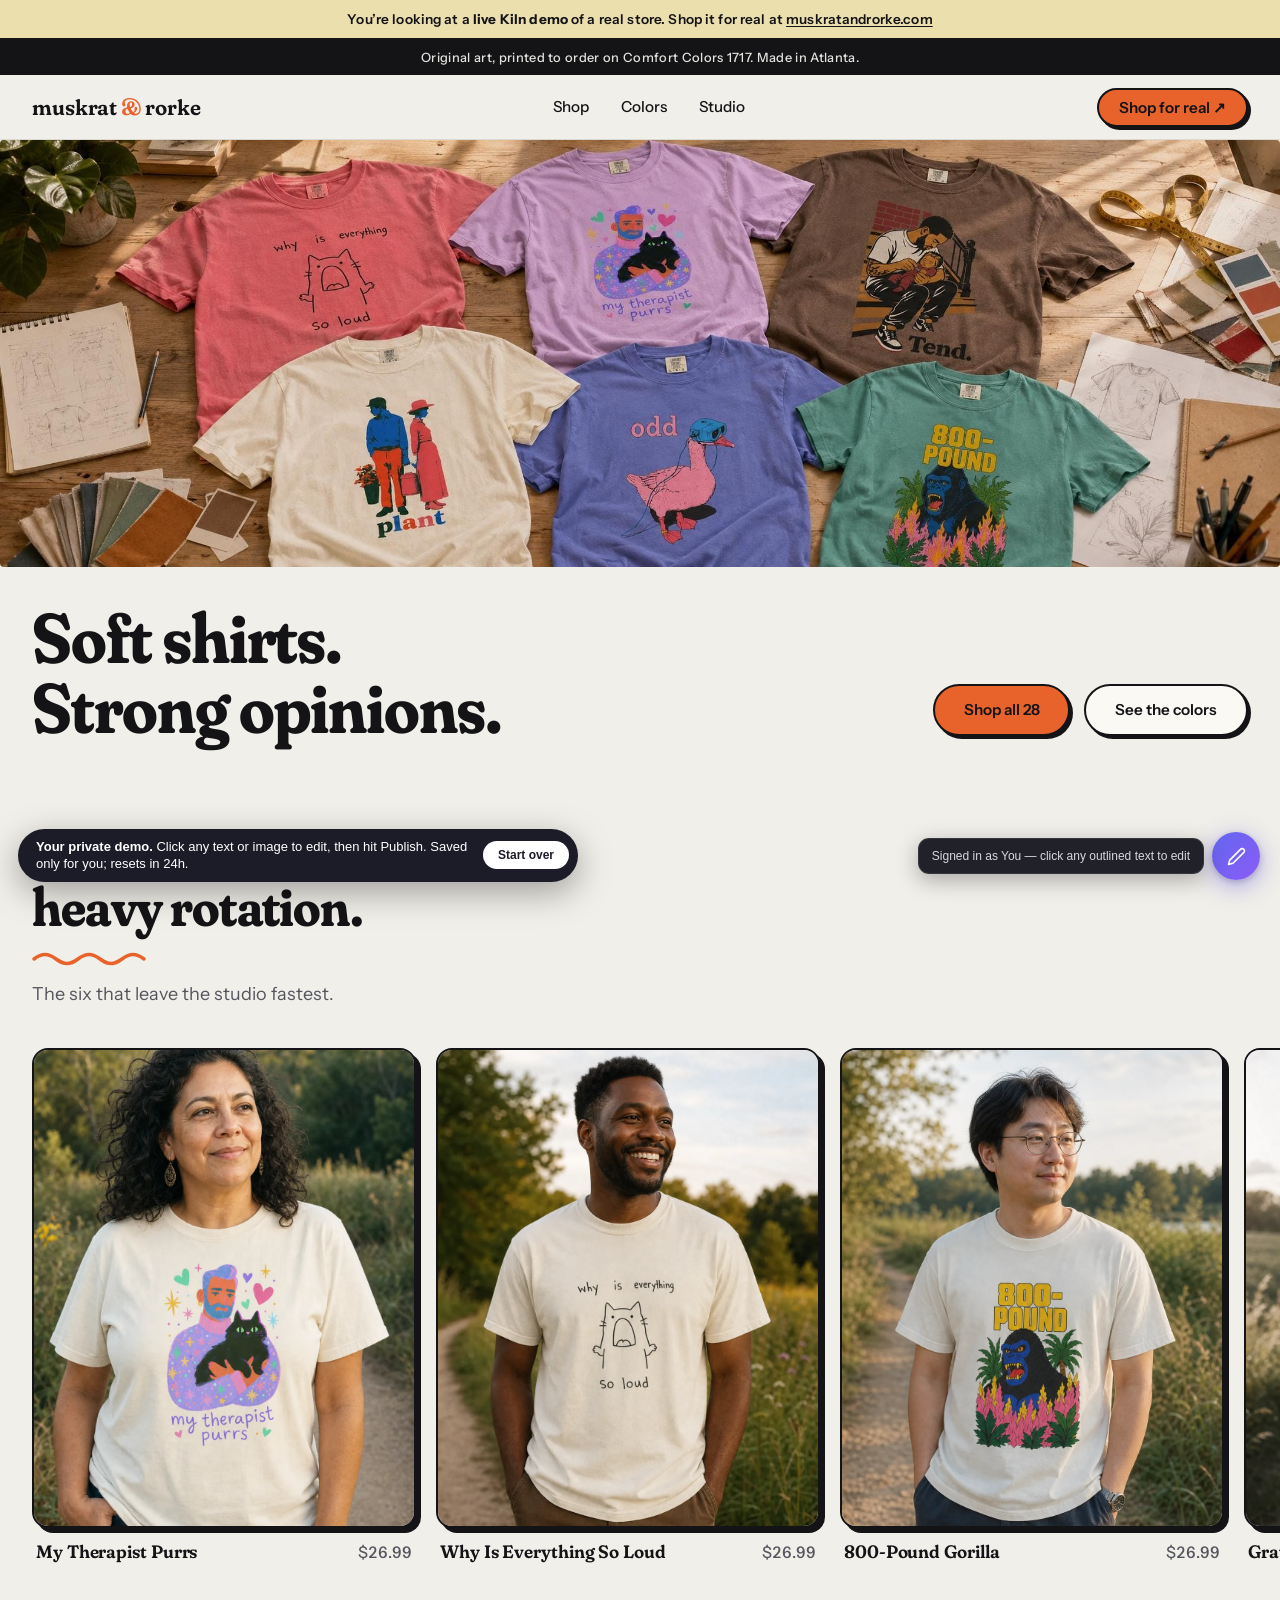
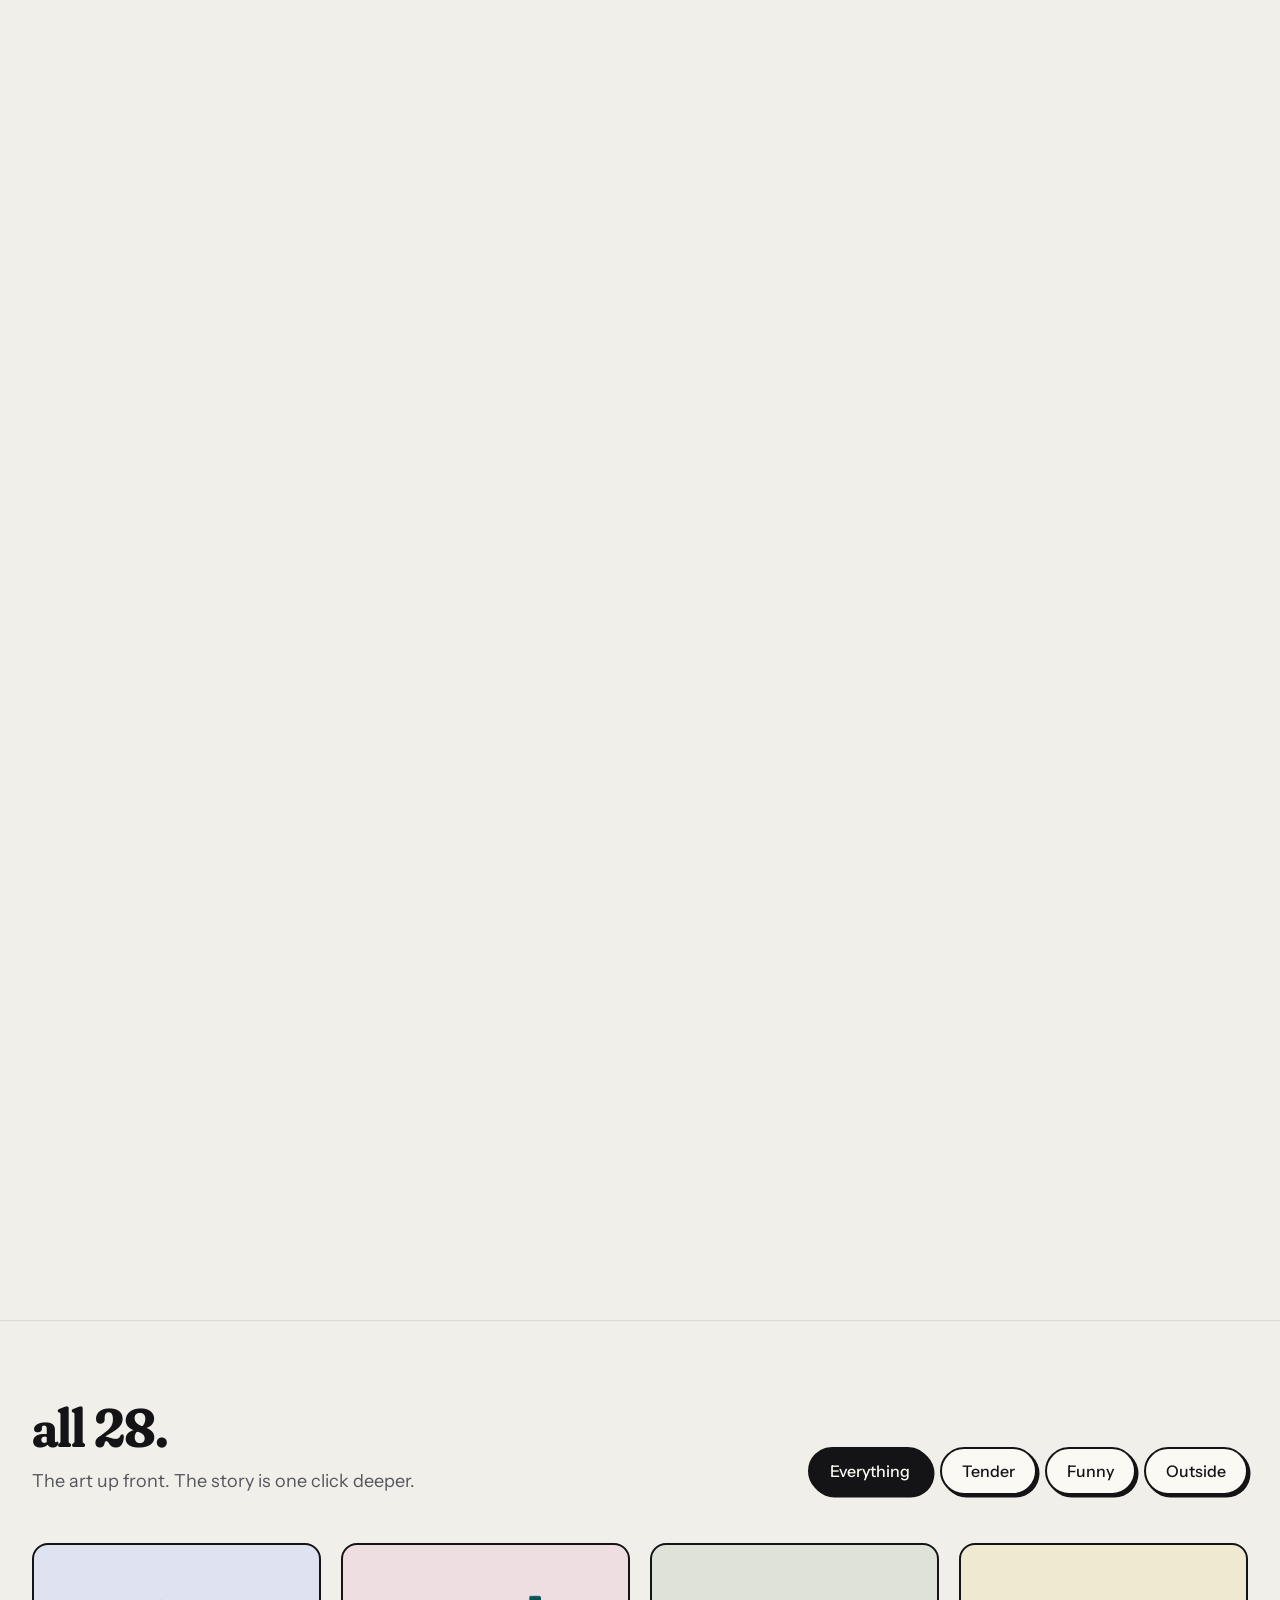
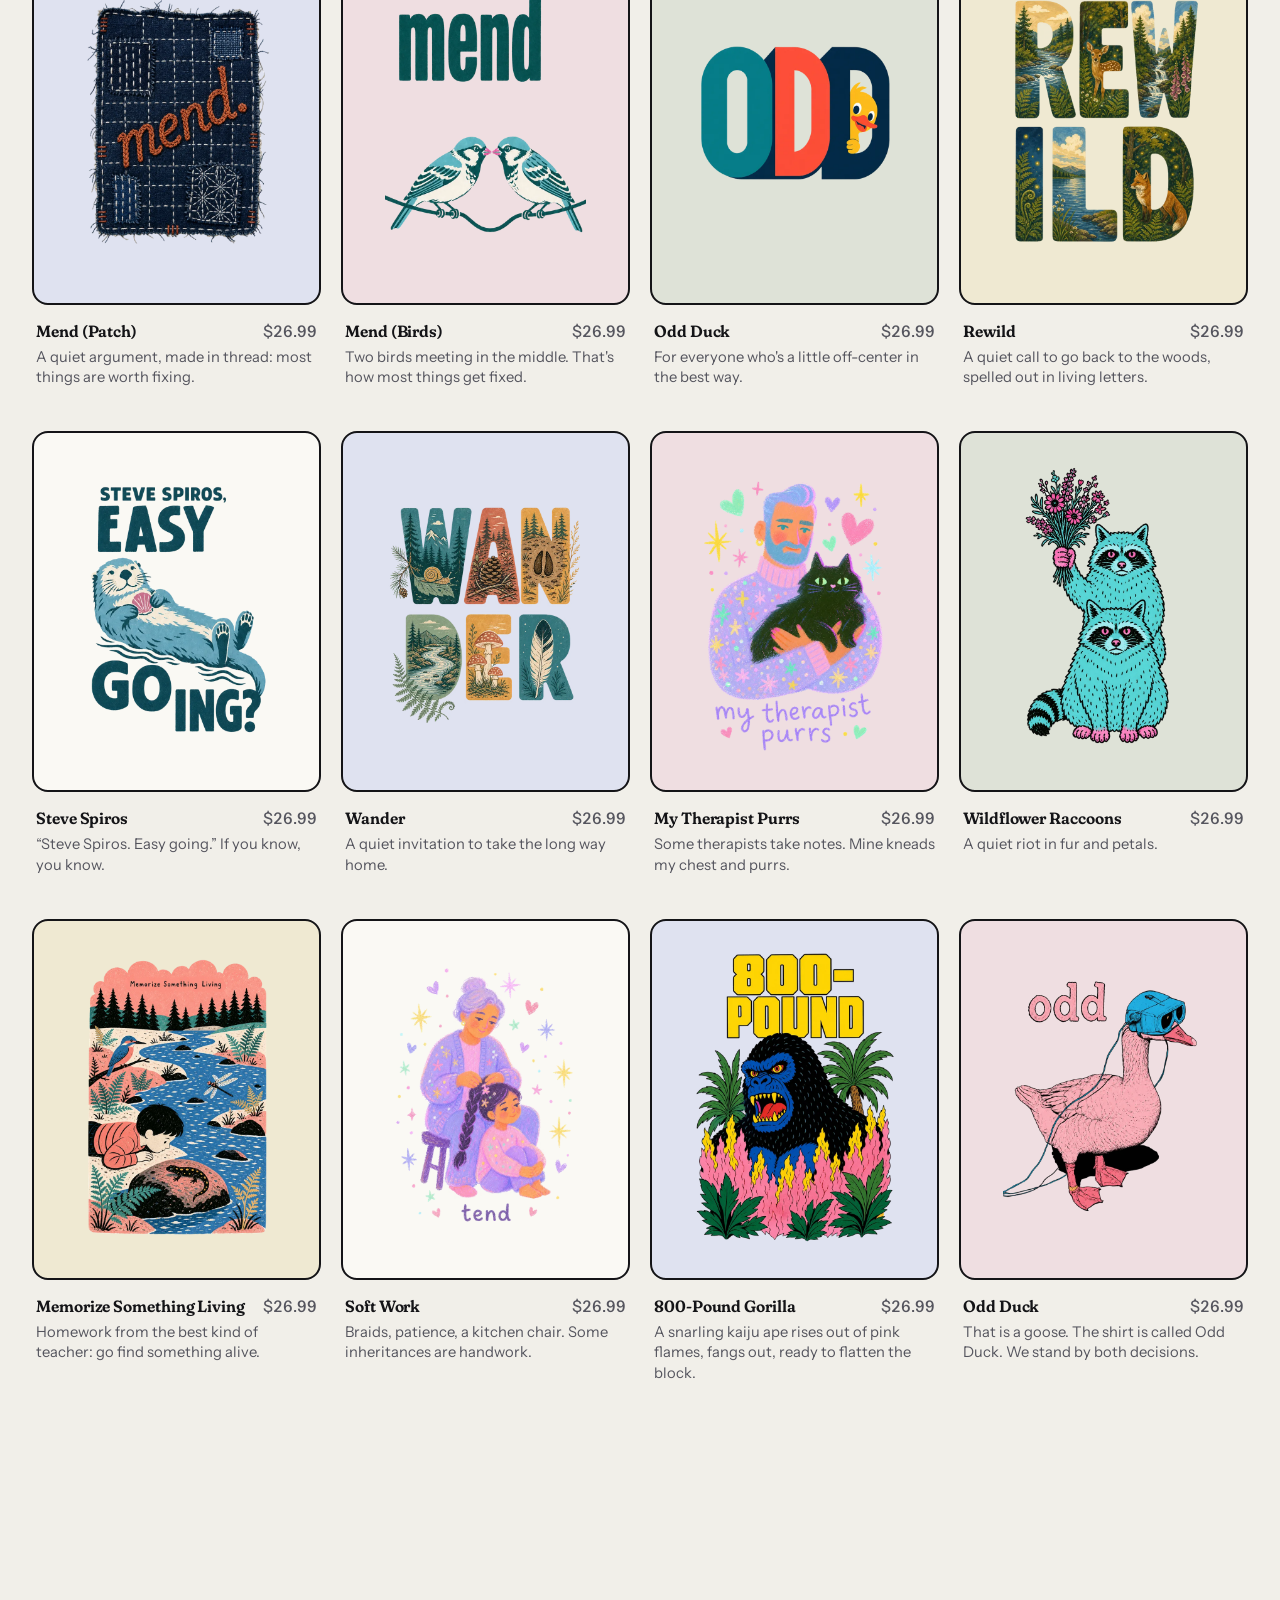
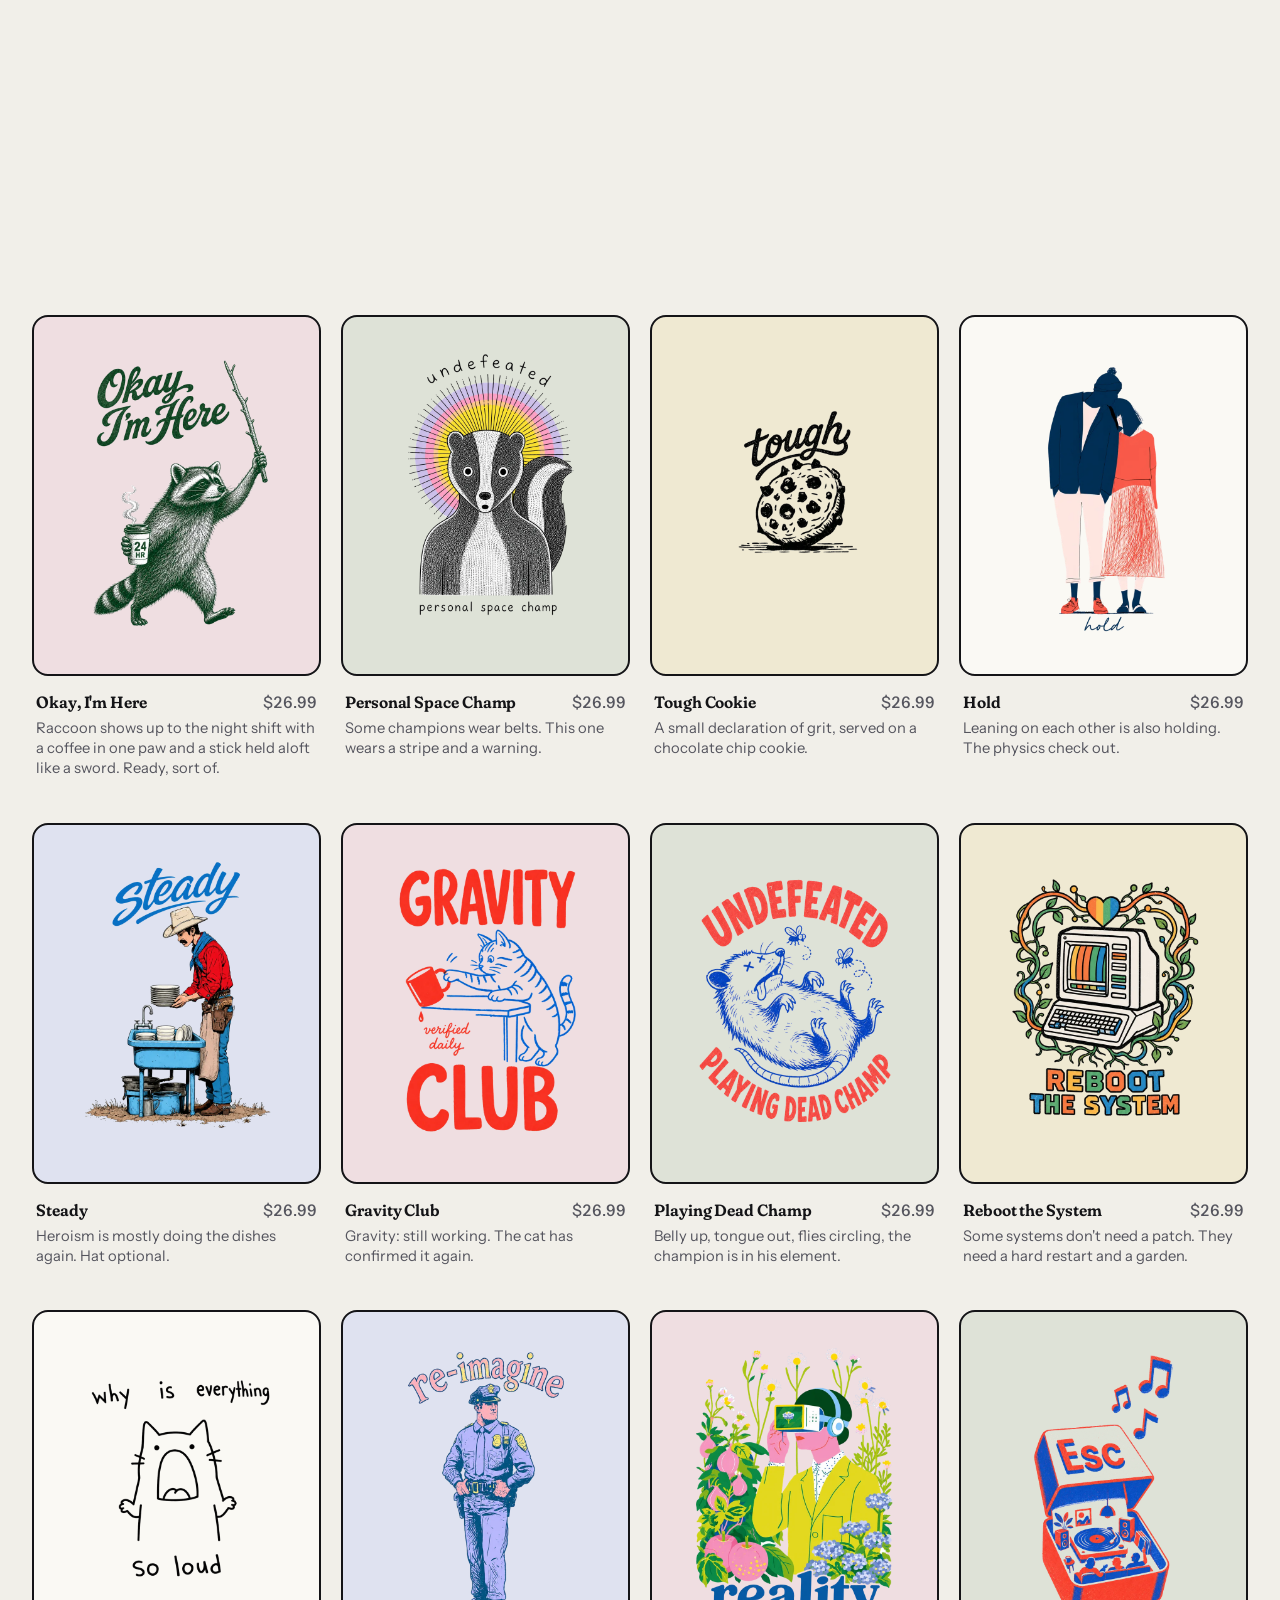
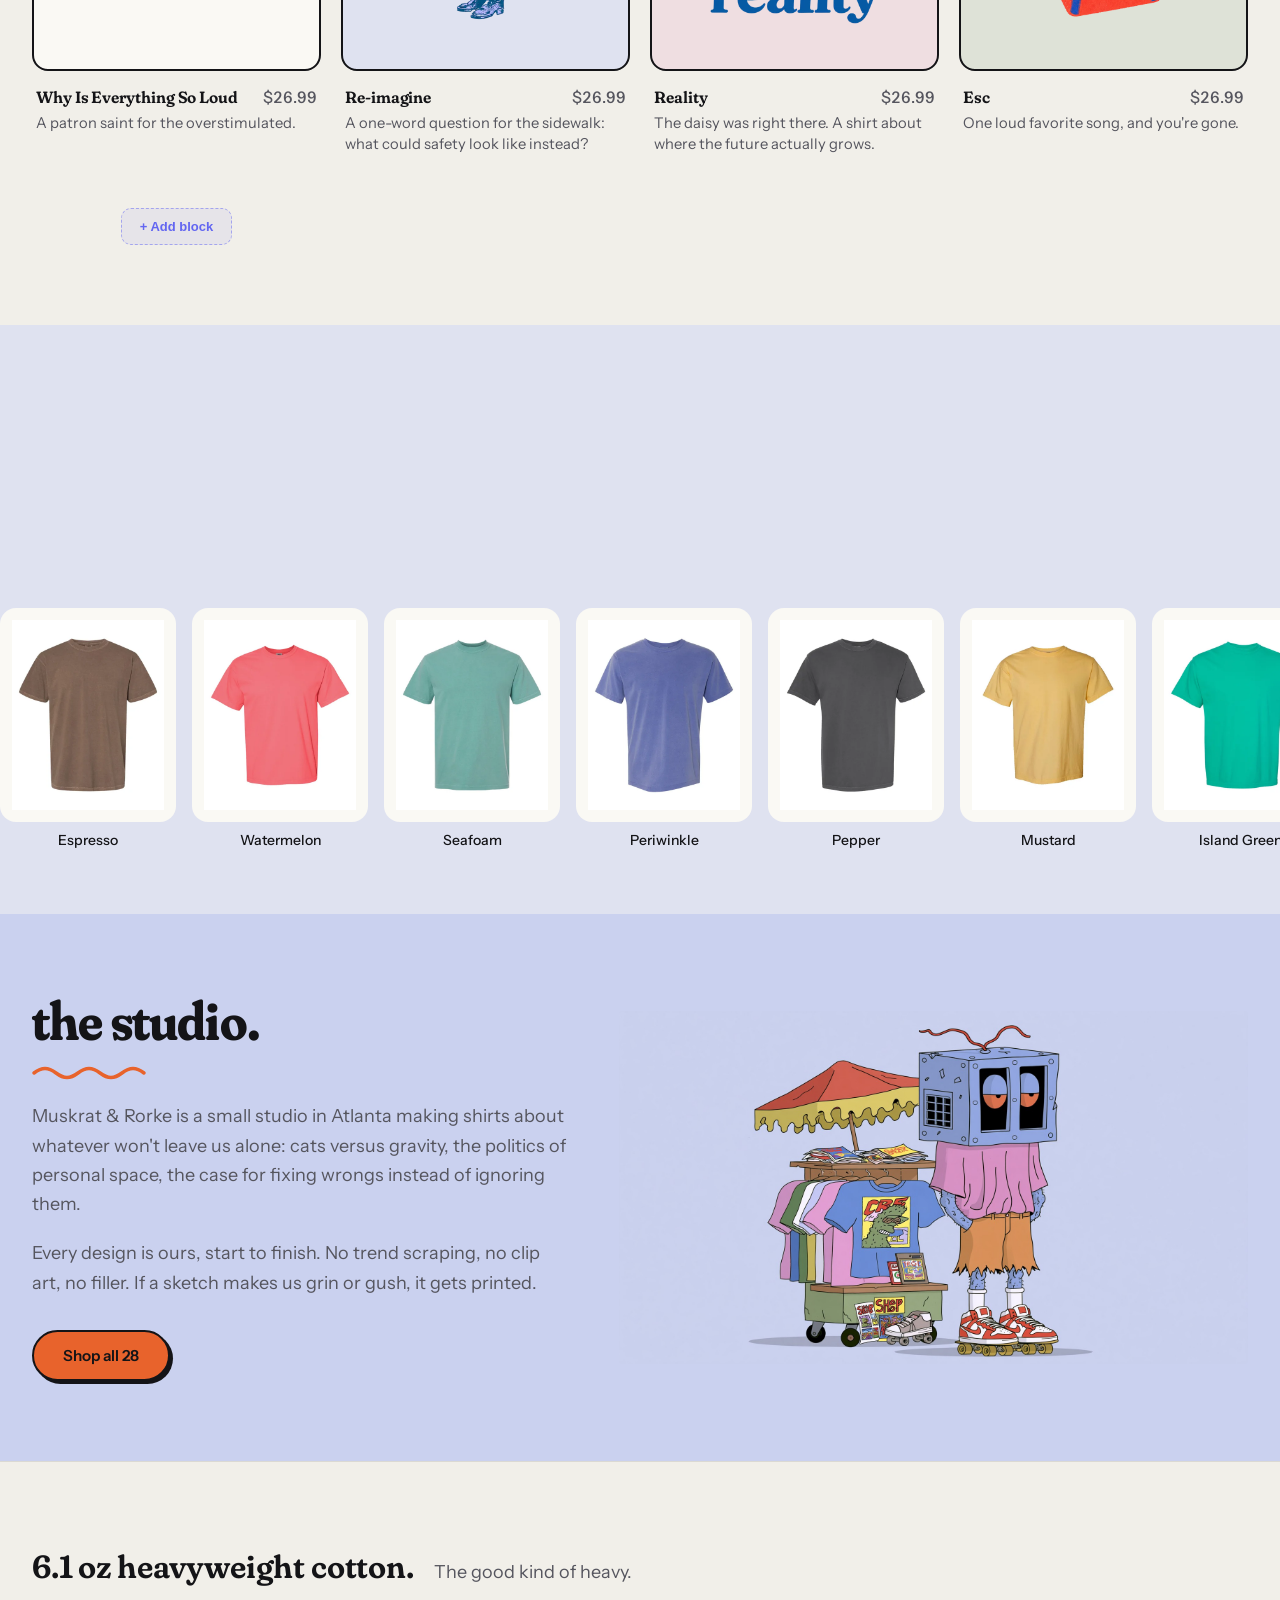
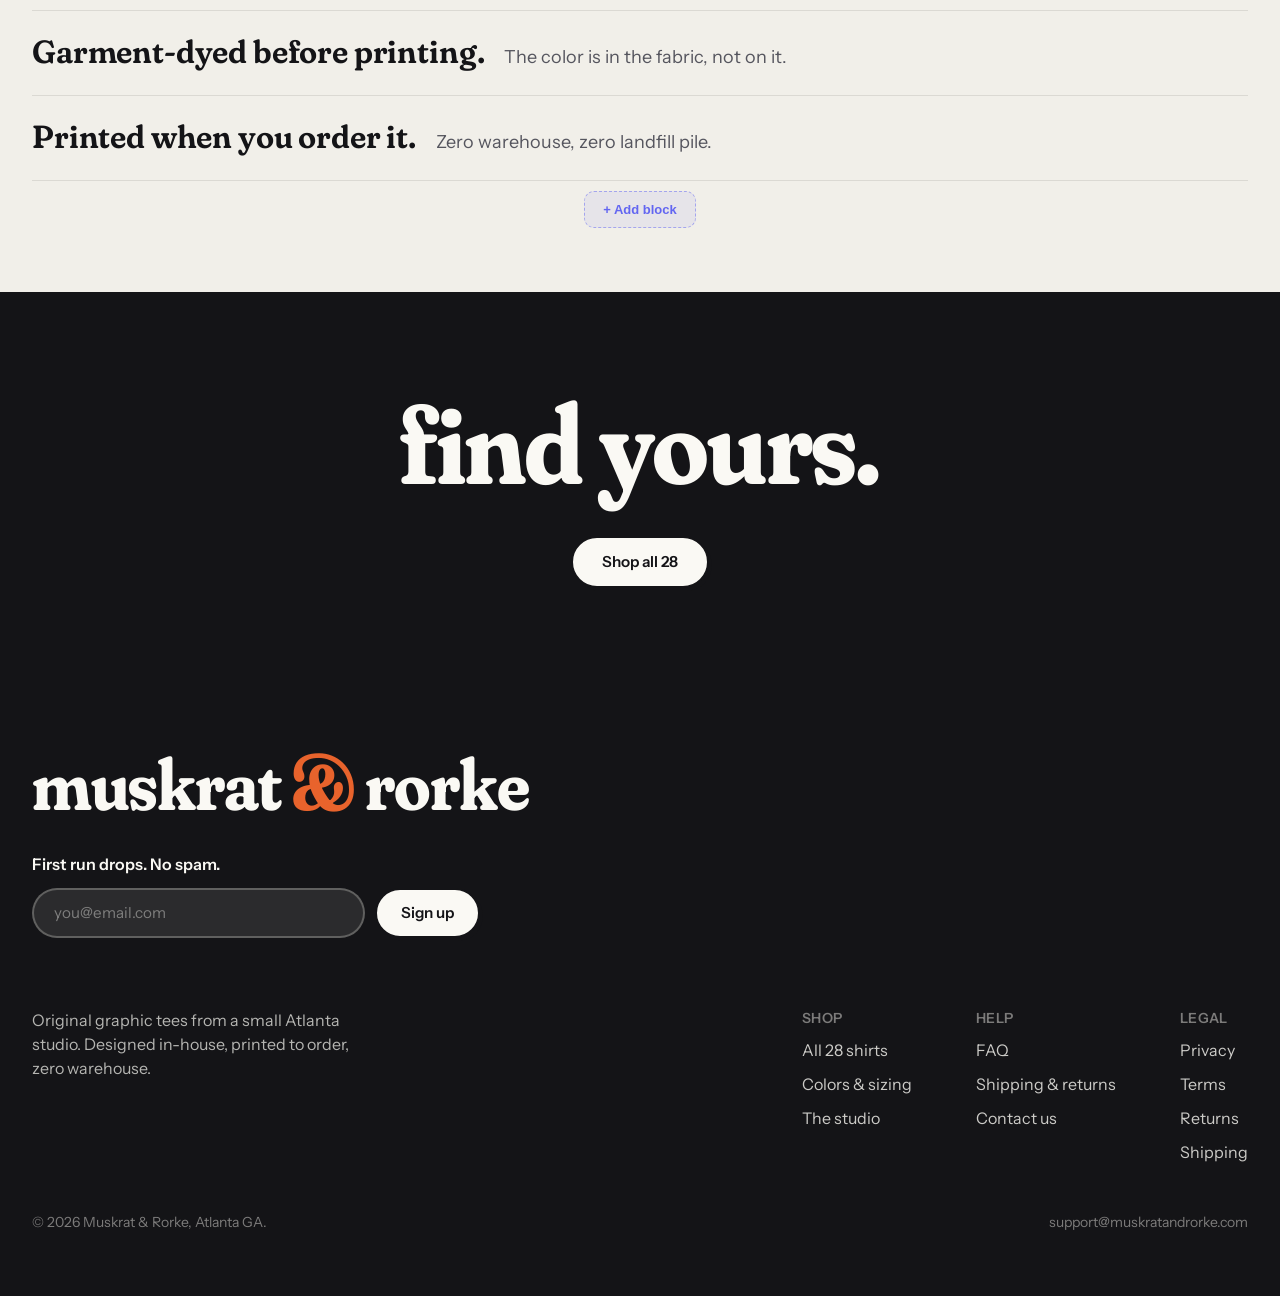
==== commit 38b154c2: "Revert "Edit: hero headline (via Kiln)" This reverts commit 7b2e8871165db2341fdfe5071c9a30f460f4c54d" ====
--- a/index.html
+++ b/index.html
@@ -1 +1 @@
-<!DOCTYPE html><html lang="en"><head><meta charset="utf-8"><meta name="viewport" content="width=device-width, initial-scale=1"><title>Muskrat &amp; Rorke | Original graphic tees, Atlanta · Kiln demo</title><meta name="description" content="Original graphic tees designed in-house in Atlanta. 28 designs, 16 garment-dyed colors, heavyweight Comfort Colors 1717, printed to order."><meta name="robots" content="noindex"><link rel="canonical" href="https://muskratandrorke.com/"><link rel="icon" href="/favicon.svg" type="image/svg+xml"><link rel="preload" href="/fonts/instrument-var.woff2" as="font" type="font/woff2" crossorigin><link rel="preload" href="/fonts/fraunces-var.woff2" as="font" type="font/woff2" crossorigin><meta property="og:title" content="Muskrat &amp; Rorke | Original graphic tees, Atlanta"><meta property="og:description" content="Original graphic tees designed in-house in Atlanta. 28 designs, 16 garment-dyed colors, heavyweight Comfort Colors 1717, printed to order."><meta property="og:type" content="website"><meta property="og:url" content="https://muskratandrorke.com/"><meta property="og:image" content="https://muskratandrorke.com/img/og-card.jpg"><meta name="twitter:card" content="summary_large_image"><script type="application/ld+json">{"@context":"https://schema.org","@type":"OnlineStore","name":"Muskrat & Rorke","url":"https://muskratandrorke.com","logo":"https://muskratandrorke.com/img/og-card.jpg","sameAs":["https://www.etsy.com/shop/MuskratAndRorke"],"description":"Original graphic tees from an Atlanta studio. Designed in-house, printed to order on heavyweight garment-dyed cotton."}</script><!-- Cloudflare Web Analytics --><link rel="stylesheet" href="/_astro/Base.BGO_EXnh.css"></head><body class="bg-base text-ink antialiased"><div id="kiln-demo-banner" data-cms-partial="demo_banner" style="background:var(--color-butter);color:var(--color-ink);border-bottom:2px solid var(--color-ink);padding:.55rem 1rem;text-align:center;font-size:.85rem;font-weight:600;letter-spacing:.01em;position:relative;z-index:60"><span data-cms="demo_banner_text">You’re looking at a <strong>live Kiln demo</strong> of a real store. Shop it for real at <a href="https://muskratandrorke.com" style="text-decoration:underline;text-underline-offset:2px">muskratandrorke.com</a></span></div><a href="#main" class="sr-only focus:not-sr-only focus:fixed focus:top-3 focus:left-3 focus:z-[100] focus:rounded-full focus:bg-ink focus:px-4 focus:py-2 focus:text-cream">Skip to content</a><div class="bg-ink py-2 text-center text-[0.8rem] font-medium tracking-wide text-cream/90" data-cms-partial="announcement"><span data-cms="announcement_text">Original art, printed to order on Comfort Colors 1717. Made in Atlanta.</span></div><header id="site-nav" class="sticky top-0 z-50 border-b border-ink/10 bg-base/90 backdrop-blur-md"><nav class="mx-auto flex h-16 max-w-[1440px] items-center justify-between px-5 sm:px-8" aria-label="Main"><a href="/" class="display-medium text-[1.35rem]">muskrat <span class="text-accent">&amp;</span> rorke</a><div class="hidden items-center gap-8 text-[0.95rem] font-medium sm:flex" data-cms-menu="main"><a href="/#shirts" class="hover:text-accent">Shop</a><a href="/#colors" class="hover:text-accent">Colors</a><a href="/#studio" class="hover:text-accent">Studio</a></div><a href="https://muskratandrorke.com" target="_blank" rel="noopener" class="btn btn-ink !px-5 !py-2.5 text-sm">Shop for real ↗</a></nav></header><main id="main"><section id="hero" class="relative"><div id="hero-media" class="relative aspect-[2172/724] min-h-[300px] w-full"><img id="hero-img" data-cms="hero_img" data-cms-attr="src" src="/img/hero-banner.jpg" alt="Six Muskrat &amp; Rorke tees in garment-dyed colors laid out on a sunlit studio worktable" class="absolute inset-0 h-full w-full object-cover" fetchpriority="high"></div><div class="mx-auto flex max-w-[1440px] flex-wrap items-end justify-between gap-x-10 gap-y-7 px-5 pb-14 pt-9 sm:px-8"><h1 class="display text-[clamp(2.4rem,5.5vw,4.6rem)]" data-cms="hero_headline"><span class="hero-line block">Soft shirts.</span><span class="hero-line block">Softer opinions.</span></h1><div class="hero-line flex flex-wrap gap-3.5 pb-2"><a href="#shirts" class="btn btn-ink magnetic">Shop all 28</a><a href="#colors" class="btn btn-outline magnetic">See the colors</a></div></div></section><section id="rotation" class="overflow-hidden"><div class="mx-auto max-w-[1440px] px-5 pt-20 sm:px-8"><h2 class="reveal display text-[clamp(1.9rem,4.5vw,3.4rem)]" data-cms="rotation_headline">heavy rotation.</h2><svg class="squiggle" viewBox="0 0 130 12" fill="none" aria-hidden="true"><path d="M2 8c8-6 14-6 22 0s14 6 22 0 14-6 22 0 14 6 22 0 14-6 22 0" stroke="currentColor" stroke-width="3.5" stroke-linecap="round"></path></svg><p class="reveal mt-4 max-w-md text-lg text-ink-soft" data-cms="rotation_sub">The six that leave the studio fastest.</p></div><div id="rotation-pin" class="relative"><div id="rotation-track" class="flex snap-x snap-mandatory gap-5 overflow-x-auto px-5 py-10 sm:px-8 lg:snap-none lg:overflow-x-visible"><a href="https://muskratandrorke.com/shirts/my-therapist-purrs/" target="_blank" rel="noopener" class="rotation-card group relative w-[78vw] shrink-0 snap-center sm:w-[46vw] lg:w-[30vw]"><div class="frame outlined relative aspect-[4/5] overflow-hidden bg-peri-soft"><img src="/img/products/my-therapist-purrs/life-1.webp" alt="My Therapist Purrs tee, worn" loading="lazy" class="absolute inset-0 h-full w-full object-cover transition duration-700 group-hover:scale-[1.05]"></div><div class="mt-3 flex items-baseline justify-between px-1"><h3 class="display-medium text-lg">My Therapist Purrs</h3><span class="font-medium text-ink-soft tabular-nums">$26.99</span></div></a><a href="https://muskratandrorke.com/shirts/why-is-everything-so-loud/" target="_blank" rel="noopener" class="rotation-card group relative w-[78vw] shrink-0 snap-center sm:w-[46vw] lg:w-[30vw]"><div class="frame outlined relative aspect-[4/5] overflow-hidden bg-peri-soft"><img src="/img/products/why-is-everything-so-loud/life-1.webp" alt="Why Is Everything So Loud tee, worn" loading="lazy" class="absolute inset-0 h-full w-full object-cover transition duration-700 group-hover:scale-[1.05]"></div><div class="mt-3 flex items-baseline justify-between px-1"><h3 class="display-medium text-lg">Why Is Everything So Loud</h3><span class="font-medium text-ink-soft tabular-nums">$26.99</span></div></a><a href="https://muskratandrorke.com/shirts/800-pound-gorilla/" target="_blank" rel="noopener" class="rotation-card group relative w-[78vw] shrink-0 snap-center sm:w-[46vw] lg:w-[30vw]"><div class="frame outlined relative aspect-[4/5] overflow-hidden bg-peri-soft"><img src="/img/products/800-pound-gorilla/life-1.webp" alt="800-Pound Gorilla tee, worn" loading="lazy" class="absolute inset-0 h-full w-full object-cover transition duration-700 group-hover:scale-[1.05]"></div><div class="mt-3 flex items-baseline justify-between px-1"><h3 class="display-medium text-lg">800-Pound Gorilla</h3><span class="font-medium text-ink-soft tabular-nums">$26.99</span></div></a><a href="https://muskratandrorke.com/shirts/gravity-club/" target="_blank" rel="noopener" class="rotation-card group relative w-[78vw] shrink-0 snap-center sm:w-[46vw] lg:w-[30vw]"><div class="frame outlined relative aspect-[4/5] overflow-hidden bg-peri-soft"><img src="/img/products/gravity-club/life-1.webp" alt="Gravity Club tee, worn" loading="lazy" class="absolute inset-0 h-full w-full object-cover transition duration-700 group-hover:scale-[1.05]"></div><div class="mt-3 flex items-baseline justify-between px-1"><h3 class="display-medium text-lg">Gravity Club</h3><span class="font-medium text-ink-soft tabular-nums">$26.99</span></div></a><a href="https://muskratandrorke.com/shirts/personal-space-champ/" target="_blank" rel="noopener" class="rotation-card group relative w-[78vw] shrink-0 snap-center sm:w-[46vw] lg:w-[30vw]"><div class="frame outlined relative aspect-[4/5] overflow-hidden bg-peri-soft"><img src="/img/products/personal-space-champ/life-1.webp" alt="Personal Space Champ tee, worn" loading="lazy" class="absolute inset-0 h-full w-full object-cover transition duration-700 group-hover:scale-[1.05]"></div><div class="mt-3 flex items-baseline justify-between px-1"><h3 class="display-medium text-lg">Personal Space Champ</h3><span class="font-medium text-ink-soft tabular-nums">$26.99</span></div></a><a href="https://muskratandrorke.com/shirts/hold/" target="_blank" rel="noopener" class="rotation-card group relative w-[78vw] shrink-0 snap-center sm:w-[46vw] lg:w-[30vw]"><div class="frame outlined relative aspect-[4/5] overflow-hidden bg-peri-soft"><img src="/img/products/hold/life-1.webp" alt="Hold tee, worn" loading="lazy" class="absolute inset-0 h-full w-full object-cover transition duration-700 group-hover:scale-[1.05]"></div><div class="mt-3 flex items-baseline justify-between px-1"><h3 class="display-medium text-lg">Hold</h3><span class="font-medium text-ink-soft tabular-nums">$26.99</span></div></a></div></div></section><section id="shirts" class="scroll-mt-20 border-t border-ink/10"><div class="mx-auto max-w-[1440px] px-5 py-20 sm:px-8"><div class="flex flex-wrap items-end justify-between gap-6"><div><h2 class="reveal display text-[clamp(1.9rem,4.5vw,3.4rem)]" data-cms="shirts_headline">all 28.</h2><p class="reveal mt-3 max-w-md text-lg text-ink-soft" data-cms="shirts_sub">The art up front. The story is one click deeper.</p></div><div class="reveal flex flex-wrap gap-2" role="group" aria-label="Filter shirts by mood"><button class="filter-chip rounded-full px-5 py-2.5 font-medium transition is-active bg-ink text-cream" data-filter="all" aria-pressed="true">Everything</button><button class="filter-chip rounded-full px-5 py-2.5 font-medium transition chip-idle text-ink" data-filter="tender" aria-pressed="false">Tender</button><button class="filter-chip rounded-full px-5 py-2.5 font-medium transition chip-idle text-ink" data-filter="funny" aria-pressed="false">Funny</button><button class="filter-chip rounded-full px-5 py-2.5 font-medium transition chip-idle text-ink" data-filter="outside" aria-pressed="false">Outside</button></div></div><div id="product-grid" class="mt-12 grid grid-cols-2 gap-x-5 gap-y-11 lg:grid-cols-4" data-cms-repeat="products"><a href="https://muskratandrorke.com/shirts/mend-patch/" target="_blank" rel="noopener" class="product-card group reveal block" data-mood="tender" aria-label="Mend (Patch) tee"><div class="frame relative aspect-[4/5] overflow-hidden border-2 border-ink transition duration-300 group-hover:-rotate-1 group-hover:shadow-[5px_5px_0_var(--color-ink)] bg-peri-soft"><img src="/img/products/mend-patch/art-sm.webp" alt="Mend (Patch) print art" width="640" height="960" loading="eager" class="absolute inset-0 h-full w-full object-contain p-7 transition duration-500 group-hover:scale-[1.04] group-hover:opacity-0"><img src="/img/products/mend-patch/life-1.webp" alt="Mend (Patch) tee, worn" width="640" height="960" loading="lazy" class="absolute inset-0 h-full w-full object-cover opacity-0 transition duration-500 group-hover:opacity-100"><span class="absolute right-3 top-3 rounded-full bg-cream/90 px-3 py-1 text-xs font-semibold opacity-0 transition group-hover:opacity-100">16 colors</span></div><div class="mt-3.5 flex items-baseline justify-between gap-3 px-1"><h3 class="display-medium text-[1.02rem]" data-cms="card_title">Mend (Patch)</h3><span class="shrink-0 font-medium text-ink-soft tabular-nums" data-cms="card_price" data-cms-plain>$26.99</span></div><p class="mt-1 px-1 text-[0.92rem] leading-snug text-ink-soft" data-cms="card_desc">A quiet argument, made in thread: most things are worth fixing.</p></a><a href="https://muskratandrorke.com/shirts/mend-birds/" target="_blank" rel="noopener" class="product-card group reveal block" data-mood="tender" aria-label="Mend (Birds) tee"><div class="frame relative aspect-[4/5] overflow-hidden border-2 border-ink transition duration-300 group-hover:-rotate-1 group-hover:shadow-[5px_5px_0_var(--color-ink)] bg-pink/45"><img src="/img/products/mend-birds/art-sm.webp" alt="Mend (Birds) print art" width="640" height="960" loading="eager" class="absolute inset-0 h-full w-full object-contain p-7 transition duration-500 group-hover:scale-[1.04] group-hover:opacity-0"><img src="/img/products/mend-birds/life-1.webp" alt="Mend (Birds) tee, worn" width="640" height="960" loading="lazy" class="absolute inset-0 h-full w-full object-cover opacity-0 transition duration-500 group-hover:opacity-100"><span class="absolute right-3 top-3 rounded-full bg-cream/90 px-3 py-1 text-xs font-semibold opacity-0 transition group-hover:opacity-100">16 colors</span></div><div class="mt-3.5 flex items-baseline justify-between gap-3 px-1"><h3 class="display-medium text-[1.02rem]" data-cms="card_title">Mend (Birds)</h3><span class="shrink-0 font-medium text-ink-soft tabular-nums" data-cms="card_price" data-cms-plain>$26.99</span></div><p class="mt-1 px-1 text-[0.92rem] leading-snug text-ink-soft" data-cms="card_desc">Two birds meeting in the middle. That&#39;s how most things get fixed.</p></a><a href="/shirts/odd-duck/" class="product-card group reveal block" data-mood="funny" aria-label="Odd Duck tee"><div class="frame relative aspect-[4/5] overflow-hidden border-2 border-ink transition duration-300 group-hover:-rotate-1 group-hover:shadow-[5px_5px_0_var(--color-ink)] bg-sage/50"><img src="/img/products/odd-duck/art-sm.webp" alt="Odd Duck print art" width="640" height="960" loading="eager" class="absolute inset-0 h-full w-full object-contain p-7 transition duration-500 group-hover:scale-[1.04] group-hover:opacity-0"><img src="/img/products/odd-duck/life-1.webp" alt="Odd Duck tee, worn" width="640" height="960" loading="lazy" class="absolute inset-0 h-full w-full object-cover opacity-0 transition duration-500 group-hover:opacity-100"><span class="absolute right-3 top-3 rounded-full bg-cream/90 px-3 py-1 text-xs font-semibold opacity-0 transition group-hover:opacity-100">16 colors</span></div><div class="mt-3.5 flex items-baseline justify-between gap-3 px-1"><h3 class="display-medium text-[1.02rem]" data-cms="card_title">Odd Duck</h3><span class="shrink-0 font-medium text-ink-soft tabular-nums" data-cms="card_price" data-cms-plain>$26.99</span></div><p class="mt-1 px-1 text-[0.92rem] leading-snug text-ink-soft" data-cms="card_desc">For everyone who&#39;s a little off-center in the best way.</p></a><a href="/shirts/rewild/" class="product-card group reveal block" data-mood="outside" aria-label="Rewild tee"><div class="frame relative aspect-[4/5] overflow-hidden border-2 border-ink transition duration-300 group-hover:-rotate-1 group-hover:shadow-[5px_5px_0_var(--color-ink)] bg-butter/40"><img src="/img/products/rewild/art-sm.webp" alt="Rewild print art" width="640" height="960" loading="eager" class="absolute inset-0 h-full w-full object-contain p-7 transition duration-500 group-hover:scale-[1.04] group-hover:opacity-0"><img src="/img/products/rewild/life-1.webp" alt="Rewild tee, worn" width="640" height="960" loading="lazy" class="absolute inset-0 h-full w-full object-cover opacity-0 transition duration-500 group-hover:opacity-100"><span class="absolute right-3 top-3 rounded-full bg-cream/90 px-3 py-1 text-xs font-semibold opacity-0 transition group-hover:opacity-100">15 colors</span></div><div class="mt-3.5 flex items-baseline justify-between gap-3 px-1"><h3 class="display-medium text-[1.02rem]" data-cms="card_title">Rewild</h3><span class="shrink-0 font-medium text-ink-soft tabular-nums" data-cms="card_price" data-cms-plain>$26.99</span></div><p class="mt-1 px-1 text-[0.92rem] leading-snug text-ink-soft" data-cms="card_desc">A quiet call to go back to the woods, spelled out in living letters.</p></a><a href="https://muskratandrorke.com/shirts/steve-spiros/" target="_blank" rel="noopener" class="product-card group reveal block" data-mood="funny" aria-label="Steve Spiros tee"><div class="frame relative aspect-[4/5] overflow-hidden border-2 border-ink transition duration-300 group-hover:-rotate-1 group-hover:shadow-[5px_5px_0_var(--color-ink)] bg-cream"><img src="/img/products/steve-spiros/art-sm.webp" alt="Steve Spiros print art" width="640" height="960" loading="lazy" class="absolute inset-0 h-full w-full object-contain p-7 transition duration-500 group-hover:scale-[1.04] group-hover:opacity-0"><img src="/img/products/steve-spiros/life-1.webp" alt="Steve Spiros tee, worn" width="640" height="960" loading="lazy" class="absolute inset-0 h-full w-full object-cover opacity-0 transition duration-500 group-hover:opacity-100"><span class="absolute right-3 top-3 rounded-full bg-cream/90 px-3 py-1 text-xs font-semibold opacity-0 transition group-hover:opacity-100">16 colors</span></div><div class="mt-3.5 flex items-baseline justify-between gap-3 px-1"><h3 class="display-medium text-[1.02rem]" data-cms="card_title">Steve Spiros</h3><span class="shrink-0 font-medium text-ink-soft tabular-nums" data-cms="card_price" data-cms-plain>$26.99</span></div><p class="mt-1 px-1 text-[0.92rem] leading-snug text-ink-soft" data-cms="card_desc">“Steve Spiros. Easy going.” If you know, you know.</p></a><a href="https://muskratandrorke.com/shirts/wander/" target="_blank" rel="noopener" class="product-card group reveal block" data-mood="outside" aria-label="Wander tee"><div class="frame relative aspect-[4/5] overflow-hidden border-2 border-ink transition duration-300 group-hover:-rotate-1 group-hover:shadow-[5px_5px_0_var(--color-ink)] bg-peri-soft"><img src="/img/products/wander/art-sm.webp" alt="Wander print art" width="640" height="960" loading="lazy" class="absolute inset-0 h-full w-full object-contain p-7 transition duration-500 group-hover:scale-[1.04] group-hover:opacity-0"><img src="/img/products/wander/life-1.webp" alt="Wander tee, worn" width="640" height="960" loading="lazy" class="absolute inset-0 h-full w-full object-cover opacity-0 transition duration-500 group-hover:opacity-100"><span class="absolute right-3 top-3 rounded-full bg-cream/90 px-3 py-1 text-xs font-semibold opacity-0 transition group-hover:opacity-100">16 colors</span></div><div class="mt-3.5 flex items-baseline justify-between gap-3 px-1"><h3 class="display-medium text-[1.02rem]" data-cms="card_title">Wander</h3><span class="shrink-0 font-medium text-ink-soft tabular-nums" data-cms="card_price" data-cms-plain>$26.99</span></div><p class="mt-1 px-1 text-[0.92rem] leading-snug text-ink-soft" data-cms="card_desc">A quiet invitation to take the long way home.</p></a><a href="https://muskratandrorke.com/shirts/my-therapist-purrs/" target="_blank" rel="noopener" class="product-card group reveal block" data-mood="funny" aria-label="My Therapist Purrs tee"><div class="frame relative aspect-[4/5] overflow-hidden border-2 border-ink transition duration-300 group-hover:-rotate-1 group-hover:shadow-[5px_5px_0_var(--color-ink)] bg-pink/45"><img src="/img/products/my-therapist-purrs/art-sm.webp" alt="My Therapist Purrs print art" width="640" height="960" loading="lazy" class="absolute inset-0 h-full w-full object-contain p-7 transition duration-500 group-hover:scale-[1.04] group-hover:opacity-0"><img src="/img/products/my-therapist-purrs/life-1.webp" alt="My Therapist Purrs tee, worn" width="640" height="960" loading="lazy" class="absolute inset-0 h-full w-full object-cover opacity-0 transition duration-500 group-hover:opacity-100"><span class="absolute right-3 top-3 rounded-full bg-cream/90 px-3 py-1 text-xs font-semibold opacity-0 transition group-hover:opacity-100">16 colors</span></div><div class="mt-3.5 flex items-baseline justify-between gap-3 px-1"><h3 class="display-medium text-[1.02rem]" data-cms="card_title">My Therapist Purrs</h3><span class="shrink-0 font-medium text-ink-soft tabular-nums" data-cms="card_price" data-cms-plain>$26.99</span></div><p class="mt-1 px-1 text-[0.92rem] leading-snug text-ink-soft" data-cms="card_desc">Some therapists take notes. Mine kneads my chest and purrs.</p></a><a href="https://muskratandrorke.com/shirts/wildflower-raccoons/" target="_blank" rel="noopener" class="product-card group reveal block" data-mood="tender" aria-label="Wildflower Raccoons tee"><div class="frame relative aspect-[4/5] overflow-hidden border-2 border-ink transition duration-300 group-hover:-rotate-1 group-hover:shadow-[5px_5px_0_var(--color-ink)] bg-sage/50"><img src="/img/products/wildflower-raccoons/art-sm.webp" alt="Wildflower Raccoons print art" width="640" height="960" loading="lazy" class="absolute inset-0 h-full w-full object-contain p-7 transition duration-500 group-hover:scale-[1.04] group-hover:opacity-0"><img src="/img/products/wildflower-raccoons/life-1.webp" alt="Wildflower Raccoons tee, worn" width="640" height="960" loading="lazy" class="absolute inset-0 h-full w-full object-cover opacity-0 transition duration-500 group-hover:opacity-100"><span class="absolute right-3 top-3 rounded-full bg-cream/90 px-3 py-1 text-xs font-semibold opacity-0 transition group-hover:opacity-100">16 colors</span></div><div class="mt-3.5 flex items-baseline justify-between gap-3 px-1"><h3 class="display-medium text-[1.02rem]" data-cms="card_title">Wildflower Raccoons</h3><span class="shrink-0 font-medium text-ink-soft tabular-nums" data-cms="card_price" data-cms-plain>$26.99</span></div><p class="mt-1 px-1 text-[0.92rem] leading-snug text-ink-soft" data-cms="card_desc">A quiet riot in fur and petals.</p></a><a href="https://muskratandrorke.com/shirts/memorize-something-living/" target="_blank" rel="noopener" class="product-card group reveal block" data-mood="outside" aria-label="Memorize Something Living tee"><div class="frame relative aspect-[4/5] overflow-hidden border-2 border-ink transition duration-300 group-hover:-rotate-1 group-hover:shadow-[5px_5px_0_var(--color-ink)] bg-butter/40"><img src="/img/products/memorize-something-living/art-sm.webp" alt="Memorize Something Living print art" width="640" height="960" loading="lazy" class="absolute inset-0 h-full w-full object-contain p-7 transition duration-500 group-hover:scale-[1.04] group-hover:opacity-0"><img src="/img/products/memorize-something-living/life-1.webp" alt="Memorize Something Living tee, worn" width="640" height="960" loading="lazy" class="absolute inset-0 h-full w-full object-cover opacity-0 transition duration-500 group-hover:opacity-100"><span class="absolute right-3 top-3 rounded-full bg-cream/90 px-3 py-1 text-xs font-semibold opacity-0 transition group-hover:opacity-100">16 colors</span></div><div class="mt-3.5 flex items-baseline justify-between gap-3 px-1"><h3 class="display-medium text-[1.02rem]" data-cms="card_title">Memorize Something Living</h3><span class="shrink-0 font-medium text-ink-soft tabular-nums" data-cms="card_price" data-cms-plain>$26.99</span></div><p class="mt-1 px-1 text-[0.92rem] leading-snug text-ink-soft" data-cms="card_desc">Homework from the best kind of teacher: go find something alive.</p></a><a href="https://muskratandrorke.com/shirts/soft-work/" target="_blank" rel="noopener" class="product-card group reveal block" data-mood="tender" aria-label="Soft Work tee"><div class="frame relative aspect-[4/5] overflow-hidden border-2 border-ink transition duration-300 group-hover:-rotate-1 group-hover:shadow-[5px_5px_0_var(--color-ink)] bg-cream"><img src="/img/products/soft-work/art-sm.webp" alt="Soft Work print art" width="640" height="960" loading="lazy" class="absolute inset-0 h-full w-full object-contain p-7 transition duration-500 group-hover:scale-[1.04] group-hover:opacity-0"><img src="/img/products/soft-work/life-1.webp" alt="Soft Work tee, worn" width="640" height="960" loading="lazy" class="absolute inset-0 h-full w-full object-cover opacity-0 transition duration-500 group-hover:opacity-100"><span class="absolute right-3 top-3 rounded-full bg-cream/90 px-3 py-1 text-xs font-semibold opacity-0 transition group-hover:opacity-100">16 colors</span></div><div class="mt-3.5 flex items-baseline justify-between gap-3 px-1"><h3 class="display-medium text-[1.02rem]" data-cms="card_title">Soft Work</h3><span class="shrink-0 font-medium text-ink-soft tabular-nums" data-cms="card_price" data-cms-plain>$26.99</span></div><p class="mt-1 px-1 text-[0.92rem] leading-snug text-ink-soft" data-cms="card_desc">Braids, patience, a kitchen chair. Some inheritances are handwork.</p></a><a href="https://muskratandrorke.com/shirts/800-pound-gorilla/" target="_blank" rel="noopener" class="product-card group reveal block" data-mood="funny" aria-label="800-Pound Gorilla tee"><div class="frame relative aspect-[4/5] overflow-hidden border-2 border-ink transition duration-300 group-hover:-rotate-1 group-hover:shadow-[5px_5px_0_var(--color-ink)] bg-peri-soft"><img src="/img/products/800-pound-gorilla/art-sm.webp" alt="800-Pound Gorilla print art" width="640" height="960" loading="lazy" class="absolute inset-0 h-full w-full object-contain p-7 transition duration-500 group-hover:scale-[1.04] group-hover:opacity-0"><img src="/img/products/800-pound-gorilla/life-1.webp" alt="800-Pound Gorilla tee, worn" width="640" height="960" loading="lazy" class="absolute inset-0 h-full w-full object-cover opacity-0 transition duration-500 group-hover:opacity-100"><span class="absolute right-3 top-3 rounded-full bg-cream/90 px-3 py-1 text-xs font-semibold opacity-0 transition group-hover:opacity-100">16 colors</span></div><div class="mt-3.5 flex items-baseline justify-between gap-3 px-1"><h3 class="display-medium text-[1.02rem]" data-cms="card_title">800-Pound Gorilla</h3><span class="shrink-0 font-medium text-ink-soft tabular-nums" data-cms="card_price" data-cms-plain>$26.99</span></div><p class="mt-1 px-1 text-[0.92rem] leading-snug text-ink-soft" data-cms="card_desc">A snarling kaiju ape rises out of pink flames, fangs out, ready to flatten the block.</p></a><a href="https://muskratandrorke.com/shirts/odd-goose/" target="_blank" rel="noopener" class="product-card group reveal block" data-mood="funny" aria-label="Odd Duck tee"><div class="frame relative aspect-[4/5] overflow-hidden border-2 border-ink transition duration-300 group-hover:-rotate-1 group-hover:shadow-[5px_5px_0_var(--color-ink)] bg-pink/45"><img src="/img/products/odd-goose/art-sm.webp" alt="Odd Duck print art" width="640" height="960" loading="lazy" class="absolute inset-0 h-full w-full object-contain p-7 transition duration-500 group-hover:scale-[1.04] group-hover:opacity-0"><img src="/img/products/odd-goose/life-1.webp" alt="Odd Duck tee, worn" width="640" height="960" loading="lazy" class="absolute inset-0 h-full w-full object-cover opacity-0 transition duration-500 group-hover:opacity-100"><span class="absolute right-3 top-3 rounded-full bg-cream/90 px-3 py-1 text-xs font-semibold opacity-0 transition group-hover:opacity-100">16 colors</span></div><div class="mt-3.5 flex items-baseline justify-between gap-3 px-1"><h3 class="display-medium text-[1.02rem]" data-cms="card_title">Odd Duck</h3><span class="shrink-0 font-medium text-ink-soft tabular-nums" data-cms="card_price" data-cms-plain>$26.99</span></div><p class="mt-1 px-1 text-[0.92rem] leading-snug text-ink-soft" data-cms="card_desc">That is a goose. The shirt is called Odd Duck. We stand by both decisions.</p></a><a href="https://muskratandrorke.com/shirts/my-therapist-develops-slow/" target="_blank" rel="noopener" class="product-card group reveal block" data-mood="funny" aria-label="My Therapist Develops Slow tee"><div class="frame relative aspect-[4/5] overflow-hidden border-2 border-ink transition duration-300 group-hover:-rotate-1 group-hover:shadow-[5px_5px_0_var(--color-ink)] bg-sage/50"><img src="/img/products/my-therapist-develops-slow/art-sm.webp" alt="My Therapist Develops Slow print art" width="640" height="960" loading="lazy" class="absolute inset-0 h-full w-full object-contain p-7 transition duration-500 group-hover:scale-[1.04] group-hover:opacity-0"><img src="/img/products/my-therapist-develops-slow/life-1.webp" alt="My Therapist Develops Slow tee, worn" width="640" height="960" loading="lazy" class="absolute inset-0 h-full w-full object-cover opacity-0 transition duration-500 group-hover:opacity-100"><span class="absolute right-3 top-3 rounded-full bg-cream/90 px-3 py-1 text-xs font-semibold opacity-0 transition group-hover:opacity-100">15 colors</span></div><div class="mt-3.5 flex items-baseline justify-between gap-3 px-1"><h3 class="display-medium text-[1.02rem]" data-cms="card_title">My Therapist Develops Slow</h3><span class="shrink-0 font-medium text-ink-soft tabular-nums" data-cms="card_price" data-cms-plain>$26.99</span></div><p class="mt-1 px-1 text-[0.92rem] leading-snug text-ink-soft" data-cms="card_desc">A small daily miracle, printed slow.</p></a><a href="/shirts/tend/" class="product-card group reveal block" data-mood="tender" aria-label="Tend. tee"><div class="frame relative aspect-[4/5] overflow-hidden border-2 border-ink transition duration-300 group-hover:-rotate-1 group-hover:shadow-[5px_5px_0_var(--color-ink)] bg-butter/40"><img src="/img/products/tend/art-sm.webp" alt="Tend. print art" width="640" height="960" loading="lazy" class="absolute inset-0 h-full w-full object-contain p-7 transition duration-500 group-hover:scale-[1.04] group-hover:opacity-0"><img src="/img/products/tend/life-1.webp" alt="Tend. tee, worn" width="640" height="960" loading="lazy" class="absolute inset-0 h-full w-full object-cover opacity-0 transition duration-500 group-hover:opacity-100"><span class="absolute right-3 top-3 rounded-full bg-cream/90 px-3 py-1 text-xs font-semibold opacity-0 transition group-hover:opacity-100">16 colors</span></div><div class="mt-3.5 flex items-baseline justify-between gap-3 px-1"><h3 class="display-medium text-[1.02rem]" data-cms="card_title">Tend.</h3><span class="shrink-0 font-medium text-ink-soft tabular-nums" data-cms="card_price" data-cms-plain>$26.99</span></div><p class="mt-1 px-1 text-[0.92rem] leading-snug text-ink-soft" data-cms="card_desc">Care that doesn&#39;t announce itself. That&#39;s the whole idea.</p></a><a href="https://muskratandrorke.com/shirts/busy-bee/" target="_blank" rel="noopener" class="product-card group reveal block" data-mood="funny" aria-label="Busy Bee tee"><div class="frame relative aspect-[4/5] overflow-hidden border-2 border-ink transition duration-300 group-hover:-rotate-1 group-hover:shadow-[5px_5px_0_var(--color-ink)] bg-cream"><img src="/img/products/busy-bee/art-sm.webp" alt="Busy Bee print art" width="640" height="960" loading="lazy" class="absolute inset-0 h-full w-full object-contain p-7 transition duration-500 group-hover:scale-[1.04] group-hover:opacity-0"><img src="/img/products/busy-bee/life-1.webp" alt="Busy Bee tee, worn" width="640" height="960" loading="lazy" class="absolute inset-0 h-full w-full object-cover opacity-0 transition duration-500 group-hover:opacity-100"><span class="absolute right-3 top-3 rounded-full bg-cream/90 px-3 py-1 text-xs font-semibold opacity-0 transition group-hover:opacity-100">16 colors</span></div><div class="mt-3.5 flex items-baseline justify-between gap-3 px-1"><h3 class="display-medium text-[1.02rem]" data-cms="card_title">Busy Bee</h3><span class="shrink-0 font-medium text-ink-soft tabular-nums" data-cms="card_price" data-cms-plain>$26.99</span></div><p class="mt-1 px-1 text-[0.92rem] leading-snug text-ink-soft" data-cms="card_desc">For everyone with three projects open and one more good idea coming.</p></a><a href="https://muskratandrorke.com/shirts/grow/" target="_blank" rel="noopener" class="product-card group reveal block" data-mood="tender" aria-label="Grow tee"><div class="frame relative aspect-[4/5] overflow-hidden border-2 border-ink transition duration-300 group-hover:-rotate-1 group-hover:shadow-[5px_5px_0_var(--color-ink)] bg-peri-soft"><img src="/img/products/grow/art-sm.webp" alt="Grow print art" width="640" height="960" loading="lazy" class="absolute inset-0 h-full w-full object-contain p-7 transition duration-500 group-hover:scale-[1.04] group-hover:opacity-0"><img src="/img/products/grow/life-1.webp" alt="Grow tee, worn" width="640" height="960" loading="lazy" class="absolute inset-0 h-full w-full object-cover opacity-0 transition duration-500 group-hover:opacity-100"><span class="absolute right-3 top-3 rounded-full bg-cream/90 px-3 py-1 text-xs font-semibold opacity-0 transition group-hover:opacity-100">15 colors</span></div><div class="mt-3.5 flex items-baseline justify-between gap-3 px-1"><h3 class="display-medium text-[1.02rem]" data-cms="card_title">Grow</h3><span class="shrink-0 font-medium text-ink-soft tabular-nums" data-cms="card_price" data-cms-plain>$26.99</span></div><p class="mt-1 px-1 text-[0.92rem] leading-snug text-ink-soft" data-cms="card_desc">Two gardeners, one word. What&#39;s worth keeping gets watered.</p></a><a href="https://muskratandrorke.com/shirts/okay-i-m-here/" target="_blank" rel="noopener" class="product-card group reveal block" data-mood="funny" aria-label="Okay, I'm Here tee"><div class="frame relative aspect-[4/5] overflow-hidden border-2 border-ink transition duration-300 group-hover:-rotate-1 group-hover:shadow-[5px_5px_0_var(--color-ink)] bg-pink/45"><img src="/img/products/okay-i-m-here/art-sm.webp" alt="Okay, I'm Here print art" width="640" height="960" loading="lazy" class="absolute inset-0 h-full w-full object-contain p-7 transition duration-500 group-hover:scale-[1.04] group-hover:opacity-0"><img src="/img/products/okay-i-m-here/life-1.webp" alt="Okay, I'm Here tee, worn" width="640" height="960" loading="lazy" class="absolute inset-0 h-full w-full object-cover opacity-0 transition duration-500 group-hover:opacity-100"><span class="absolute right-3 top-3 rounded-full bg-cream/90 px-3 py-1 text-xs font-semibold opacity-0 transition group-hover:opacity-100">16 colors</span></div><div class="mt-3.5 flex items-baseline justify-between gap-3 px-1"><h3 class="display-medium text-[1.02rem]" data-cms="card_title">Okay, I&#39;m Here</h3><span class="shrink-0 font-medium text-ink-soft tabular-nums" data-cms="card_price" data-cms-plain>$26.99</span></div><p class="mt-1 px-1 text-[0.92rem] leading-snug text-ink-soft" data-cms="card_desc">Raccoon shows up to the night shift with a coffee in one paw and a stick held aloft like a sword. Ready, sort of.</p></a><a href="https://muskratandrorke.com/shirts/personal-space-champ/" target="_blank" rel="noopener" class="product-card group reveal block" data-mood="funny" aria-label="Personal Space Champ tee"><div class="frame relative aspect-[4/5] overflow-hidden border-2 border-ink transition duration-300 group-hover:-rotate-1 group-hover:shadow-[5px_5px_0_var(--color-ink)] bg-sage/50"><img src="/img/products/personal-space-champ/art-sm.webp" alt="Personal Space Champ print art" width="640" height="960" loading="lazy" class="absolute inset-0 h-full w-full object-contain p-7 transition duration-500 group-hover:scale-[1.04] group-hover:opacity-0"><img src="/img/products/personal-space-champ/life-1.webp" alt="Personal Space Champ tee, worn" width="640" height="960" loading="lazy" class="absolute inset-0 h-full w-full object-cover opacity-0 transition duration-500 group-hover:opacity-100"><span class="absolute right-3 top-3 rounded-full bg-cream/90 px-3 py-1 text-xs font-semibold opacity-0 transition group-hover:opacity-100">15 colors</span></div><div class="mt-3.5 flex items-baseline justify-between gap-3 px-1"><h3 class="display-medium text-[1.02rem]" data-cms="card_title">Personal Space Champ</h3><span class="shrink-0 font-medium text-ink-soft tabular-nums" data-cms="card_price" data-cms-plain>$26.99</span></div><p class="mt-1 px-1 text-[0.92rem] leading-snug text-ink-soft" data-cms="card_desc">Some champions wear belts. This one wears a stripe and a warning.</p></a><a href="https://muskratandrorke.com/shirts/tough-cookie/" target="_blank" rel="noopener" class="product-card group reveal block" data-mood="funny" aria-label="Tough Cookie tee"><div class="frame relative aspect-[4/5] overflow-hidden border-2 border-ink transition duration-300 group-hover:-rotate-1 group-hover:shadow-[5px_5px_0_var(--color-ink)] bg-butter/40"><img src="/img/products/tough-cookie/art-sm.webp" alt="Tough Cookie print art" width="640" height="960" loading="lazy" class="absolute inset-0 h-full w-full object-contain p-7 transition duration-500 group-hover:scale-[1.04] group-hover:opacity-0"><img src="/img/products/tough-cookie/life-1.webp" alt="Tough Cookie tee, worn" width="640" height="960" loading="lazy" class="absolute inset-0 h-full w-full object-cover opacity-0 transition duration-500 group-hover:opacity-100"><span class="absolute right-3 top-3 rounded-full bg-cream/90 px-3 py-1 text-xs font-semibold opacity-0 transition group-hover:opacity-100">16 colors</span></div><div class="mt-3.5 flex items-baseline justify-between gap-3 px-1"><h3 class="display-medium text-[1.02rem]" data-cms="card_title">Tough Cookie</h3><span class="shrink-0 font-medium text-ink-soft tabular-nums" data-cms="card_price" data-cms-plain>$26.99</span></div><p class="mt-1 px-1 text-[0.92rem] leading-snug text-ink-soft" data-cms="card_desc">A small declaration of grit, served on a chocolate chip cookie.</p></a><a href="https://muskratandrorke.com/shirts/hold/" target="_blank" rel="noopener" class="product-card group reveal block" data-mood="tender" aria-label="Hold tee"><div class="frame relative aspect-[4/5] overflow-hidden border-2 border-ink transition duration-300 group-hover:-rotate-1 group-hover:shadow-[5px_5px_0_var(--color-ink)] bg-cream"><img src="/img/products/hold/art-sm.webp" alt="Hold print art" width="640" height="960" loading="lazy" class="absolute inset-0 h-full w-full object-contain p-7 transition duration-500 group-hover:scale-[1.04] group-hover:opacity-0"><img src="/img/products/hold/life-1.webp" alt="Hold tee, worn" width="640" height="960" loading="lazy" class="absolute inset-0 h-full w-full object-cover opacity-0 transition duration-500 group-hover:opacity-100"><span class="absolute right-3 top-3 rounded-full bg-cream/90 px-3 py-1 text-xs font-semibold opacity-0 transition group-hover:opacity-100">16 colors</span></div><div class="mt-3.5 flex items-baseline justify-between gap-3 px-1"><h3 class="display-medium text-[1.02rem]" data-cms="card_title">Hold</h3><span class="shrink-0 font-medium text-ink-soft tabular-nums" data-cms="card_price" data-cms-plain>$26.99</span></div><p class="mt-1 px-1 text-[0.92rem] leading-snug text-ink-soft" data-cms="card_desc">Leaning on each other is also holding. The physics check out.</p></a><a href="https://muskratandrorke.com/shirts/steady/" target="_blank" rel="noopener" class="product-card group reveal block" data-mood="tender" aria-label="Steady tee"><div class="frame relative aspect-[4/5] overflow-hidden border-2 border-ink transition duration-300 group-hover:-rotate-1 group-hover:shadow-[5px_5px_0_var(--color-ink)] bg-peri-soft"><img src="/img/products/steady/art-sm.webp" alt="Steady print art" width="640" height="960" loading="lazy" class="absolute inset-0 h-full w-full object-contain p-7 transition duration-500 group-hover:scale-[1.04] group-hover:opacity-0"><img src="/img/products/steady/life-1.webp" alt="Steady tee, worn" width="640" height="960" loading="lazy" class="absolute inset-0 h-full w-full object-cover opacity-0 transition duration-500 group-hover:opacity-100"><span class="absolute right-3 top-3 rounded-full bg-cream/90 px-3 py-1 text-xs font-semibold opacity-0 transition group-hover:opacity-100">16 colors</span></div><div class="mt-3.5 flex items-baseline justify-between gap-3 px-1"><h3 class="display-medium text-[1.02rem]" data-cms="card_title">Steady</h3><span class="shrink-0 font-medium text-ink-soft tabular-nums" data-cms="card_price" data-cms-plain>$26.99</span></div><p class="mt-1 px-1 text-[0.92rem] leading-snug text-ink-soft" data-cms="card_desc">Heroism is mostly doing the dishes again. Hat optional.</p></a><a href="https://muskratandrorke.com/shirts/gravity-club/" target="_blank" rel="noopener" class="product-card group reveal block" data-mood="funny" aria-label="Gravity Club tee"><div class="frame relative aspect-[4/5] overflow-hidden border-2 border-ink transition duration-300 group-hover:-rotate-1 group-hover:shadow-[5px_5px_0_var(--color-ink)] bg-pink/45"><img src="/img/products/gravity-club/art-sm.webp" alt="Gravity Club print art" width="640" height="960" loading="lazy" class="absolute inset-0 h-full w-full object-contain p-7 transition duration-500 group-hover:scale-[1.04] group-hover:opacity-0"><img src="/img/products/gravity-club/life-1.webp" alt="Gravity Club tee, worn" width="640" height="960" loading="lazy" class="absolute inset-0 h-full w-full object-cover opacity-0 transition duration-500 group-hover:opacity-100"><span class="absolute right-3 top-3 rounded-full bg-cream/90 px-3 py-1 text-xs font-semibold opacity-0 transition group-hover:opacity-100">16 colors</span></div><div class="mt-3.5 flex items-baseline justify-between gap-3 px-1"><h3 class="display-medium text-[1.02rem]" data-cms="card_title">Gravity Club</h3><span class="shrink-0 font-medium text-ink-soft tabular-nums" data-cms="card_price" data-cms-plain>$26.99</span></div><p class="mt-1 px-1 text-[0.92rem] leading-snug text-ink-soft" data-cms="card_desc">Gravity: still working. The cat has confirmed it again.</p></a><a href="https://muskratandrorke.com/shirts/playing-dead-champ/" target="_blank" rel="noopener" class="product-card group reveal block" data-mood="funny" aria-label="Playing Dead Champ tee"><div class="frame relative aspect-[4/5] overflow-hidden border-2 border-ink transition duration-300 group-hover:-rotate-1 group-hover:shadow-[5px_5px_0_var(--color-ink)] bg-sage/50"><img src="/img/products/playing-dead-champ/art-sm.webp" alt="Playing Dead Champ print art" width="640" height="960" loading="lazy" class="absolute inset-0 h-full w-full object-contain p-7 transition duration-500 group-hover:scale-[1.04] group-hover:opacity-0"><img src="/img/products/playing-dead-champ/life-1.webp" alt="Playing Dead Champ tee, worn" width="640" height="960" loading="lazy" class="absolute inset-0 h-full w-full object-cover opacity-0 transition duration-500 group-hover:opacity-100"><span class="absolute right-3 top-3 rounded-full bg-cream/90 px-3 py-1 text-xs font-semibold opacity-0 transition group-hover:opacity-100">15 colors</span></div><div class="mt-3.5 flex items-baseline justify-between gap-3 px-1"><h3 class="display-medium text-[1.02rem]" data-cms="card_title">Playing Dead Champ</h3><span class="shrink-0 font-medium text-ink-soft tabular-nums" data-cms="card_price" data-cms-plain>$26.99</span></div><p class="mt-1 px-1 text-[0.92rem] leading-snug text-ink-soft" data-cms="card_desc">Belly up, tongue out, flies circling, the champion is in his element.</p></a><a href="https://muskratandrorke.com/shirts/reboot-the-system/" target="_blank" rel="noopener" class="product-card group reveal block" data-mood="outside" aria-label="Reboot the System tee"><div class="frame relative aspect-[4/5] overflow-hidden border-2 border-ink transition duration-300 group-hover:-rotate-1 group-hover:shadow-[5px_5px_0_var(--color-ink)] bg-butter/40"><img src="/img/products/reboot-the-system/art-sm.webp" alt="Reboot the System print art" width="640" height="960" loading="lazy" class="absolute inset-0 h-full w-full object-contain p-7 transition duration-500 group-hover:scale-[1.04] group-hover:opacity-0"><img src="/img/products/reboot-the-system/life-1.webp" alt="Reboot the System tee, worn" width="640" height="960" loading="lazy" class="absolute inset-0 h-full w-full object-cover opacity-0 transition duration-500 group-hover:opacity-100"><span class="absolute right-3 top-3 rounded-full bg-cream/90 px-3 py-1 text-xs font-semibold opacity-0 transition group-hover:opacity-100">16 colors</span></div><div class="mt-3.5 flex items-baseline justify-between gap-3 px-1"><h3 class="display-medium text-[1.02rem]" data-cms="card_title">Reboot the System</h3><span class="shrink-0 font-medium text-ink-soft tabular-nums" data-cms="card_price" data-cms-plain>$26.99</span></div><p class="mt-1 px-1 text-[0.92rem] leading-snug text-ink-soft" data-cms="card_desc">Some systems don&#39;t need a patch. They need a hard restart and a garden.</p></a><a href="https://muskratandrorke.com/shirts/why-is-everything-so-loud/" target="_blank" rel="noopener" class="product-card group reveal block" data-mood="funny" aria-label="Why Is Everything So Loud tee"><div class="frame relative aspect-[4/5] overflow-hidden border-2 border-ink transition duration-300 group-hover:-rotate-1 group-hover:shadow-[5px_5px_0_var(--color-ink)] bg-cream"><img src="/img/products/why-is-everything-so-loud/art-sm.webp" alt="Why Is Everything So Loud print art" width="640" height="960" loading="lazy" class="absolute inset-0 h-full w-full object-contain p-7 transition duration-500 group-hover:scale-[1.04] group-hover:opacity-0"><img src="/img/products/why-is-everything-so-loud/life-1.webp" alt="Why Is Everything So Loud tee, worn" width="640" height="960" loading="lazy" class="absolute inset-0 h-full w-full object-cover opacity-0 transition duration-500 group-hover:opacity-100"><span class="absolute right-3 top-3 rounded-full bg-cream/90 px-3 py-1 text-xs font-semibold opacity-0 transition group-hover:opacity-100">15 colors</span></div><div class="mt-3.5 flex items-baseline justify-between gap-3 px-1"><h3 class="display-medium text-[1.02rem]" data-cms="card_title">Why Is Everything So Loud</h3><span class="shrink-0 font-medium text-ink-soft tabular-nums" data-cms="card_price" data-cms-plain>$26.99</span></div><p class="mt-1 px-1 text-[0.92rem] leading-snug text-ink-soft" data-cms="card_desc">A patron saint for the overstimulated.</p></a><a href="https://muskratandrorke.com/shirts/re-imagine/" target="_blank" rel="noopener" class="product-card group reveal block" data-mood="tender" aria-label="Re-imagine tee"><div class="frame relative aspect-[4/5] overflow-hidden border-2 border-ink transition duration-300 group-hover:-rotate-1 group-hover:shadow-[5px_5px_0_var(--color-ink)] bg-peri-soft"><img src="/img/products/re-imagine/art-sm.webp" alt="Re-imagine print art" width="640" height="960" loading="lazy" class="absolute inset-0 h-full w-full object-contain p-7 transition duration-500 group-hover:scale-[1.04] group-hover:opacity-0"><img src="/img/products/re-imagine/life-1.webp" alt="Re-imagine tee, worn" width="640" height="960" loading="lazy" class="absolute inset-0 h-full w-full object-cover opacity-0 transition duration-500 group-hover:opacity-100"><span class="absolute right-3 top-3 rounded-full bg-cream/90 px-3 py-1 text-xs font-semibold opacity-0 transition group-hover:opacity-100">16 colors</span></div><div class="mt-3.5 flex items-baseline justify-between gap-3 px-1"><h3 class="display-medium text-[1.02rem]" data-cms="card_title">Re-imagine</h3><span class="shrink-0 font-medium text-ink-soft tabular-nums" data-cms="card_price" data-cms-plain>$26.99</span></div><p class="mt-1 px-1 text-[0.92rem] leading-snug text-ink-soft" data-cms="card_desc">A one-word question for the sidewalk: what could safety look like instead?</p></a><a href="https://muskratandrorke.com/shirts/reality/" target="_blank" rel="noopener" class="product-card group reveal block" data-mood="outside" aria-label="Reality tee"><div class="frame relative aspect-[4/5] overflow-hidden border-2 border-ink transition duration-300 group-hover:-rotate-1 group-hover:shadow-[5px_5px_0_var(--color-ink)] bg-pink/45"><img src="/img/products/reality/art-sm.webp" alt="Reality print art" width="640" height="960" loading="lazy" class="absolute inset-0 h-full w-full object-contain p-7 transition duration-500 group-hover:scale-[1.04] group-hover:opacity-0"><img src="/img/products/reality/life-1.webp" alt="Reality tee, worn" width="640" height="960" loading="lazy" class="absolute inset-0 h-full w-full object-cover opacity-0 transition duration-500 group-hover:opacity-100"><span class="absolute right-3 top-3 rounded-full bg-cream/90 px-3 py-1 text-xs font-semibold opacity-0 transition group-hover:opacity-100">16 colors</span></div><div class="mt-3.5 flex items-baseline justify-between gap-3 px-1"><h3 class="display-medium text-[1.02rem]" data-cms="card_title">Reality</h3><span class="shrink-0 font-medium text-ink-soft tabular-nums" data-cms="card_price" data-cms-plain>$26.99</span></div><p class="mt-1 px-1 text-[0.92rem] leading-snug text-ink-soft" data-cms="card_desc">The daisy was right there. A shirt about where the future actually grows.</p></a><a href="https://muskratandrorke.com/shirts/esc/" target="_blank" rel="noopener" class="product-card group reveal block" data-mood="outside" aria-label="Esc tee"><div class="frame relative aspect-[4/5] overflow-hidden border-2 border-ink transition duration-300 group-hover:-rotate-1 group-hover:shadow-[5px_5px_0_var(--color-ink)] bg-sage/50"><img src="/img/products/esc/art-sm.webp" alt="Esc print art" width="640" height="960" loading="lazy" class="absolute inset-0 h-full w-full object-contain p-7 transition duration-500 group-hover:scale-[1.04] group-hover:opacity-0"><img src="/img/products/esc/life-1.webp" alt="Esc tee, worn" width="640" height="960" loading="lazy" class="absolute inset-0 h-full w-full object-cover opacity-0 transition duration-500 group-hover:opacity-100"><span class="absolute right-3 top-3 rounded-full bg-cream/90 px-3 py-1 text-xs font-semibold opacity-0 transition group-hover:opacity-100">16 colors</span></div><div class="mt-3.5 flex items-baseline justify-between gap-3 px-1"><h3 class="display-medium text-[1.02rem]" data-cms="card_title">Esc</h3><span class="shrink-0 font-medium text-ink-soft tabular-nums" data-cms="card_price" data-cms-plain>$26.99</span></div><p class="mt-1 px-1 text-[0.92rem] leading-snug text-ink-soft" data-cms="card_desc">One loud favorite song, and you&#39;re gone.</p></a></div></div></section><section id="colors" class="scroll-mt-20 bg-peri-soft"><div class="mx-auto max-w-[1440px] px-5 py-20 sm:px-8"><div class="flex flex-wrap items-end justify-between gap-6"><div><h2 class="reveal display text-[clamp(1.9rem,4.5vw,3.4rem)]" data-cms="colors_headline">16 colors.</h2><p class="reveal mt-3 max-w-lg text-lg text-ink-soft" data-cms="colors_sub">Real Comfort Colors garment dye. Most designs ship in nearly all of them.</p></div><div class="reveal flex gap-3"><button class="btn btn-outline modal-open" data-modal="modal-colors">Color chart</button><button class="btn btn-outline modal-open" data-modal="modal-sizing">Sizing</button></div></div></div><div class="blanks-row flex snap-x gap-4 overflow-x-auto px-5 pb-16 sm:px-8" role="list" aria-label="Shirt colors"><figure role="listitem" class="blank-card w-36 shrink-0 snap-start text-center sm:w-44"><div class="frame bg-cream p-3"><img src="/img/blanks/espresso.webp" alt="Comfort Colors 1717 tee in Espresso" width="300" height="300" loading="lazy" class="h-auto w-full"></div><figcaption class="mt-2 text-sm font-medium">Espresso</figcaption></figure><figure role="listitem" class="blank-card w-36 shrink-0 snap-start text-center sm:w-44"><div class="frame bg-cream p-3"><img src="/img/blanks/watermelon.webp" alt="Comfort Colors 1717 tee in Watermelon" width="300" height="300" loading="lazy" class="h-auto w-full"></div><figcaption class="mt-2 text-sm font-medium">Watermelon</figcaption></figure><figure role="listitem" class="blank-card w-36 shrink-0 snap-start text-center sm:w-44"><div class="frame bg-cream p-3"><img src="/img/blanks/seafoam.webp" alt="Comfort Colors 1717 tee in Seafoam" width="300" height="300" loading="lazy" class="h-auto w-full"></div><figcaption class="mt-2 text-sm font-medium">Seafoam</figcaption></figure><figure role="listitem" class="blank-card w-36 shrink-0 snap-start text-center sm:w-44"><div class="frame bg-cream p-3"><img src="/img/blanks/periwinkle.webp" alt="Comfort Colors 1717 tee in Periwinkle" width="300" height="300" loading="lazy" class="h-auto w-full"></div><figcaption class="mt-2 text-sm font-medium">Periwinkle</figcaption></figure><figure role="listitem" class="blank-card w-36 shrink-0 snap-start text-center sm:w-44"><div class="frame bg-cream p-3"><img src="/img/blanks/pepper.webp" alt="Comfort Colors 1717 tee in Pepper" width="300" height="300" loading="lazy" class="h-auto w-full"></div><figcaption class="mt-2 text-sm font-medium">Pepper</figcaption></figure><figure role="listitem" class="blank-card w-36 shrink-0 snap-start text-center sm:w-44"><div class="frame bg-cream p-3"><img src="/img/blanks/mustard.webp" alt="Comfort Colors 1717 tee in Mustard" width="300" height="300" loading="lazy" class="h-auto w-full"></div><figcaption class="mt-2 text-sm font-medium">Mustard</figcaption></figure><figure role="listitem" class="blank-card w-36 shrink-0 snap-start text-center sm:w-44"><div class="frame bg-cream p-3"><img src="/img/blanks/island-green.webp" alt="Comfort Colors 1717 tee in Island Green" width="300" height="300" loading="lazy" class="h-auto w-full"></div><figcaption class="mt-2 text-sm font-medium">Island Green</figcaption></figure><figure role="listitem" class="blank-card w-36 shrink-0 snap-start text-center sm:w-44"><div class="frame bg-cream p-3"><img src="/img/blanks/chambray.webp" alt="Comfort Colors 1717 tee in Chambray" width="300" height="300" loading="lazy" class="h-auto w-full"></div><figcaption class="mt-2 text-sm font-medium">Chambray</figcaption></figure><figure role="listitem" class="blank-card w-36 shrink-0 snap-start text-center sm:w-44"><div class="frame bg-cream p-3"><img src="/img/blanks/bright-salmon.webp" alt="Comfort Colors 1717 tee in Bright Salmon" width="300" height="300" loading="lazy" class="h-auto w-full"></div><figcaption class="mt-2 text-sm font-medium">Bright Salmon</figcaption></figure><figure role="listitem" class="blank-card w-36 shrink-0 snap-start text-center sm:w-44"><div class="frame bg-cream p-3"><img src="/img/blanks/blossom.webp" alt="Comfort Colors 1717 tee in Blossom" width="300" height="300" loading="lazy" class="h-auto w-full"></div><figcaption class="mt-2 text-sm font-medium">Blossom</figcaption></figure><figure role="listitem" class="blank-card w-36 shrink-0 snap-start text-center sm:w-44"><div class="frame bg-cream p-3"><img src="/img/blanks/orchid.webp" alt="Comfort Colors 1717 tee in Orchid" width="300" height="300" loading="lazy" class="h-auto w-full"></div><figcaption class="mt-2 text-sm font-medium">Orchid</figcaption></figure><figure role="listitem" class="blank-card w-36 shrink-0 snap-start text-center sm:w-44"><div class="frame bg-cream p-3"><img src="/img/blanks/grey.webp" alt="Comfort Colors 1717 tee in Grey" width="300" height="300" loading="lazy" class="h-auto w-full"></div><figcaption class="mt-2 text-sm font-medium">Grey</figcaption></figure><figure role="listitem" class="blank-card w-36 shrink-0 snap-start text-center sm:w-44"><div class="frame bg-cream p-3"><img src="/img/blanks/ivory.webp" alt="Comfort Colors 1717 tee in Ivory" width="300" height="300" loading="lazy" class="h-auto w-full"></div><figcaption class="mt-2 text-sm font-medium">Ivory</figcaption></figure><figure role="listitem" class="blank-card w-36 shrink-0 snap-start text-center sm:w-44"><div class="frame bg-cream p-3"><img src="/img/blanks/black.webp" alt="Comfort Colors 1717 tee in Black" width="300" height="300" loading="lazy" class="h-auto w-full"></div><figcaption class="mt-2 text-sm font-medium">Black</figcaption></figure><figure role="listitem" class="blank-card w-36 shrink-0 snap-start text-center sm:w-44"><div class="frame bg-cream p-3"><img src="/img/blanks/bay.webp" alt="Comfort Colors 1717 tee in Bay" width="300" height="300" loading="lazy" class="h-auto w-full"></div><figcaption class="mt-2 text-sm font-medium">Bay</figcaption></figure><figure role="listitem" class="blank-card w-36 shrink-0 snap-start text-center sm:w-44"><div class="frame bg-cream p-3"><img src="/img/blanks/white.webp" alt="Comfort Colors 1717 tee in White" width="300" height="300" loading="lazy" class="h-auto w-full"></div><figcaption class="mt-2 text-sm font-medium">White</figcaption></figure></div></section><section id="studio" class="scroll-mt-20 bg-robo"><div class="mx-auto grid max-w-[1440px] items-center gap-12 px-5 py-20 sm:px-8 lg:grid-cols-[6fr_7fr]"><div><h2 class="reveal display text-[clamp(1.9rem,4.5vw,3.4rem)]" data-cms="studio_headline">the studio.</h2><svg class="squiggle" viewBox="0 0 130 12" fill="none" aria-hidden="true"><path d="M2 8c8-6 14-6 22 0s14 6 22 0 14-6 22 0 14 6 22 0 14-6 22 0" stroke="currentColor" stroke-width="3.5" stroke-linecap="round"></path></svg><div class="reveal mt-6 max-w-xl space-y-5 text-lg leading-relaxed text-ink-soft" data-cms="studio_body"><p>Muskrat &amp; Rorke is a small studio in Atlanta making shirts about whatever won't leave us alone: cats versus gravity, the politics of personal space, the case for fixing wrongs instead of ignoring them.</p><p>Every design is ours, start to finish. No trend scraping, no clip art, no filler. If a sketch makes us grin or gush, it gets printed.</p></div><div class="reveal mt-8"><a href="#shirts" class="btn btn-ink magnetic">Shop all 28</a></div></div><div class="reveal"><img data-cms="studio_img" data-cms-attr="src" src="/img/studio-robot.jpg" alt="Cartoon of a box-headed robot character in a pink tee on roller skates, minding a t-shirt market cart" width="1800" height="1008" loading="lazy" class="h-auto w-full"></div></div></section><section class="border-t border-ink/10"><div class="mx-auto max-w-[1440px] px-5 py-16 sm:px-8" data-cms-repeat="facts"><div class="fact-line reveal flex flex-wrap items-baseline gap-x-5 border-b border-ink/10 py-6 last:border-b-0"><span class="display-medium text-[clamp(1.2rem,3vw,2rem)]" data-cms="fact_title">6.1 oz heavyweight cotton.</span><span class="text-lg text-ink-soft" data-cms="fact_note">The good kind of heavy.</span></div><div class="fact-line reveal flex flex-wrap items-baseline gap-x-5 border-b border-ink/10 py-6 last:border-b-0"><span class="display-medium text-[clamp(1.2rem,3vw,2rem)]" data-cms="fact_title">Garment-dyed before printing.</span><span class="text-lg text-ink-soft" data-cms="fact_note">The color is in the fabric, not on it.</span></div><div class="fact-line reveal flex flex-wrap items-baseline gap-x-5 border-b border-ink/10 py-6 last:border-b-0"><span class="display-medium text-[clamp(1.2rem,3vw,2rem)]" data-cms="fact_title">Printed when you order it.</span><span class="text-lg text-ink-soft" data-cms="fact_note">Zero warehouse, zero landfill pile.</span></div></div></section><section class="bg-ink text-cream"><div class="mx-auto max-w-[1440px] px-5 py-24 text-center sm:px-8"><h2 class="reveal display text-[clamp(2.6rem,9vw,7rem)] text-cream" data-cms="closing_headline">find yours.</h2><div class="reveal mt-9"><a href="#shirts" class="btn btn-light magnetic text-base">Shop all 28</a></div></div></section><dialog id="modal-colors" class="m-auto max-h-[92dvh] w-[min(92vw,700px)] rounded-2xl bg-cream p-3 backdrop:bg-ink/60"><div class="flex max-h-[calc(92dvh-1.5rem)] flex-col gap-3"><img src="/img/chart-colors.jpg" alt="Comfort Colors 1717 color chart" class="min-h-0 w-full flex-1 rounded-xl object-contain" loading="lazy"><button class="btn btn-ink modal-close mx-auto flex shrink-0 text-sm" data-modal="modal-colors">Close</button></div></dialog><dialog id="modal-sizing" class="m-auto max-h-[92dvh] w-[min(92vw,700px)] rounded-2xl bg-cream p-3 backdrop:bg-ink/60"><div class="flex max-h-[calc(92dvh-1.5rem)] flex-col gap-3"><img src="/img/chart-sizing.jpg" alt="Comfort Colors 1717 sizing chart" class="min-h-0 w-full flex-1 rounded-xl object-contain" loading="lazy"><button class="btn btn-ink modal-close mx-auto flex shrink-0 text-sm" data-modal="modal-sizing">Close</button></div></dialog><script type="module" src="/_astro/index.astro_astro_type_script_index_0_lang.CVSRPotE.js"></script></main><footer class="bg-ink text-cream" data-cms-partial="footer"><div class="mx-auto max-w-[1440px] px-5 py-16 sm:px-8"><p class="display text-[clamp(2rem,6vw,4.5rem)] text-cream">muskrat <span class="text-accent">&amp;</span> rorke</p><form id="signup-form" class="mt-8 max-w-md" novalidate><p class="font-semibold text-cream">First run drops. No spam.</p><div class="mt-3 flex gap-2.5"><label for="signup-email" class="sr-only">Email address</label><input id="signup-email" name="email" type="email" required autocomplete="email" placeholder="you@email.com" class="w-full min-w-0 rounded-full border-2 border-cream/25 bg-cream/10 px-5 py-3 text-[0.95rem] text-cream placeholder:text-cream/40 focus:border-cream/70 focus:outline-none"><button type="submit" class="btn btn-light !px-6 !py-3 text-sm">Sign up</button></div><p id="signup-msg" class="mt-2.5 min-h-5 text-sm text-cream/70" role="status" aria-live="polite"></p></form><div class="mt-10 grid gap-10 sm:grid-cols-[1fr_auto_auto_auto] sm:gap-16"><p class="max-w-xs text-cream/70" data-cms="footer_motto">Original graphic tees from a small Atlanta studio. Designed in-house, printed to order, zero warehouse.</p><div class="flex flex-col gap-2.5 text-cream/80"><span class="text-sm font-semibold uppercase tracking-wide text-cream/45">Shop</span><a href="/#shirts" class="hover:text-peri">All 28 shirts</a><a href="/#colors" class="hover:text-peri">Colors &amp; sizing</a><a href="/#studio" class="hover:text-peri">The studio</a></div><div class="flex flex-col gap-2.5 text-cream/80"><span class="text-sm font-semibold uppercase tracking-wide text-cream/45">Help</span><a href="/faq/" class="hover:text-peri">FAQ</a><a href="/faq/#shipping" class="hover:text-peri">Shipping &amp; returns</a><a href="mailto:support@muskratandrorke.com" class="hover:text-peri">Contact us</a></div><div class="flex flex-col gap-2.5 text-cream/80"><span class="text-sm font-semibold uppercase tracking-wide text-cream/45">Legal</span><a href="https://shop.muskratandrorke.com/policies/privacy-policy" class="hover:text-peri">Privacy</a><a href="https://shop.muskratandrorke.com/policies/terms-of-service" class="hover:text-peri">Terms</a><a href="https://shop.muskratandrorke.com/policies/refund-policy" class="hover:text-peri">Returns</a><a href="https://shop.muskratandrorke.com/policies/shipping-policy" class="hover:text-peri">Shipping</a></div></div><div class="mt-12 flex flex-col justify-between gap-2 text-sm text-cream/45 sm:flex-row"><span data-cms="footer_copyright" data-cms-plain>&copy; 2026 Muskrat &amp; Rorke, Atlanta GA.</span><a href="mailto:support@muskratandrorke.com" class="hover:text-peri" data-cms="footer_email" data-cms-plain>support@muskratandrorke.com</a></div></div></footer><script type="module" src="/_astro/Base.astro_astro_type_script_index_0_lang.vmvn6qUm.js"></script><script src="/assets/kiln-config.js"></script><script src="/assets/kiln.js" defer></script></body></html>+<!DOCTYPE html><html lang="en"><head><meta charset="utf-8"><meta name="viewport" content="width=device-width, initial-scale=1"><title>Muskrat &amp; Rorke | Original graphic tees, Atlanta · Kiln demo</title><meta name="description" content="Original graphic tees designed in-house in Atlanta. 28 designs, 16 garment-dyed colors, heavyweight Comfort Colors 1717, printed to order."><meta name="robots" content="noindex"><link rel="canonical" href="https://muskratandrorke.com/"><link rel="icon" href="/favicon.svg" type="image/svg+xml"><link rel="preload" href="/fonts/instrument-var.woff2" as="font" type="font/woff2" crossorigin><link rel="preload" href="/fonts/fraunces-var.woff2" as="font" type="font/woff2" crossorigin><meta property="og:title" content="Muskrat &amp; Rorke | Original graphic tees, Atlanta"><meta property="og:description" content="Original graphic tees designed in-house in Atlanta. 28 designs, 16 garment-dyed colors, heavyweight Comfort Colors 1717, printed to order."><meta property="og:type" content="website"><meta property="og:url" content="https://muskratandrorke.com/"><meta property="og:image" content="https://muskratandrorke.com/img/og-card.jpg"><meta name="twitter:card" content="summary_large_image"><script type="application/ld+json">{"@context":"https://schema.org","@type":"OnlineStore","name":"Muskrat & Rorke","url":"https://muskratandrorke.com","logo":"https://muskratandrorke.com/img/og-card.jpg","sameAs":["https://www.etsy.com/shop/MuskratAndRorke"],"description":"Original graphic tees from an Atlanta studio. Designed in-house, printed to order on heavyweight garment-dyed cotton."}</script><!-- Cloudflare Web Analytics --><link rel="stylesheet" href="/_astro/Base.BGO_EXnh.css"></head><body class="bg-base text-ink antialiased"><div id="kiln-demo-banner" data-cms-partial="demo_banner" style="background:var(--color-butter);color:var(--color-ink);border-bottom:2px solid var(--color-ink);padding:.55rem 1rem;text-align:center;font-size:.85rem;font-weight:600;letter-spacing:.01em;position:relative;z-index:60"><span data-cms="demo_banner_text">You’re looking at a <strong>live Kiln demo</strong> of a real store. Shop it for real at <a href="https://muskratandrorke.com" style="text-decoration:underline;text-underline-offset:2px">muskratandrorke.com</a></span></div><a href="#main" class="sr-only focus:not-sr-only focus:fixed focus:top-3 focus:left-3 focus:z-[100] focus:rounded-full focus:bg-ink focus:px-4 focus:py-2 focus:text-cream">Skip to content</a><div class="bg-ink py-2 text-center text-[0.8rem] font-medium tracking-wide text-cream/90" data-cms-partial="announcement"><span data-cms="announcement_text">Original art, printed to order on Comfort Colors 1717. Made in Atlanta.</span></div><header id="site-nav" class="sticky top-0 z-50 border-b border-ink/10 bg-base/90 backdrop-blur-md"><nav class="mx-auto flex h-16 max-w-[1440px] items-center justify-between px-5 sm:px-8" aria-label="Main"><a href="/" class="display-medium text-[1.35rem]">muskrat <span class="text-accent">&amp;</span> rorke</a><div class="hidden items-center gap-8 text-[0.95rem] font-medium sm:flex" data-cms-menu="main"><a href="/#shirts" class="hover:text-accent">Shop</a><a href="/#colors" class="hover:text-accent">Colors</a><a href="/#studio" class="hover:text-accent">Studio</a></div><a href="https://muskratandrorke.com" target="_blank" rel="noopener" class="btn btn-ink !px-5 !py-2.5 text-sm">Shop for real ↗</a></nav></header><main id="main"><section id="hero" class="relative"><div id="hero-media" class="relative aspect-[2172/724] min-h-[300px] w-full"><img id="hero-img" data-cms="hero_img" data-cms-attr="src" src="/img/hero-banner.jpg" alt="Six Muskrat &amp; Rorke tees in garment-dyed colors laid out on a sunlit studio worktable" class="absolute inset-0 h-full w-full object-cover" fetchpriority="high"></div><div class="mx-auto flex max-w-[1440px] flex-wrap items-end justify-between gap-x-10 gap-y-7 px-5 pb-14 pt-9 sm:px-8"><h1 class="display text-[clamp(2.4rem,5.5vw,4.6rem)]" data-cms="hero_headline"><span class="hero-line block">Soft shirts.</span><span class="hero-line block">Strong opinions.</span></h1><div class="hero-line flex flex-wrap gap-3.5 pb-2"><a href="#shirts" class="btn btn-ink magnetic">Shop all 28</a><a href="#colors" class="btn btn-outline magnetic">See the colors</a></div></div></section><section id="rotation" class="overflow-hidden"><div class="mx-auto max-w-[1440px] px-5 pt-20 sm:px-8"><h2 class="reveal display text-[clamp(1.9rem,4.5vw,3.4rem)]" data-cms="rotation_headline">heavy rotation.</h2><svg class="squiggle" viewBox="0 0 130 12" fill="none" aria-hidden="true"><path d="M2 8c8-6 14-6 22 0s14 6 22 0 14-6 22 0 14 6 22 0 14-6 22 0" stroke="currentColor" stroke-width="3.5" stroke-linecap="round"></path></svg><p class="reveal mt-4 max-w-md text-lg text-ink-soft" data-cms="rotation_sub">The six that leave the studio fastest.</p></div><div id="rotation-pin" class="relative"><div id="rotation-track" class="flex snap-x snap-mandatory gap-5 overflow-x-auto px-5 py-10 sm:px-8 lg:snap-none lg:overflow-x-visible"><a href="https://muskratandrorke.com/shirts/my-therapist-purrs/" target="_blank" rel="noopener" class="rotation-card group relative w-[78vw] shrink-0 snap-center sm:w-[46vw] lg:w-[30vw]"><div class="frame outlined relative aspect-[4/5] overflow-hidden bg-peri-soft"><img src="/img/products/my-therapist-purrs/life-1.webp" alt="My Therapist Purrs tee, worn" loading="lazy" class="absolute inset-0 h-full w-full object-cover transition duration-700 group-hover:scale-[1.05]"></div><div class="mt-3 flex items-baseline justify-between px-1"><h3 class="display-medium text-lg">My Therapist Purrs</h3><span class="font-medium text-ink-soft tabular-nums">$26.99</span></div></a><a href="https://muskratandrorke.com/shirts/why-is-everything-so-loud/" target="_blank" rel="noopener" class="rotation-card group relative w-[78vw] shrink-0 snap-center sm:w-[46vw] lg:w-[30vw]"><div class="frame outlined relative aspect-[4/5] overflow-hidden bg-peri-soft"><img src="/img/products/why-is-everything-so-loud/life-1.webp" alt="Why Is Everything So Loud tee, worn" loading="lazy" class="absolute inset-0 h-full w-full object-cover transition duration-700 group-hover:scale-[1.05]"></div><div class="mt-3 flex items-baseline justify-between px-1"><h3 class="display-medium text-lg">Why Is Everything So Loud</h3><span class="font-medium text-ink-soft tabular-nums">$26.99</span></div></a><a href="https://muskratandrorke.com/shirts/800-pound-gorilla/" target="_blank" rel="noopener" class="rotation-card group relative w-[78vw] shrink-0 snap-center sm:w-[46vw] lg:w-[30vw]"><div class="frame outlined relative aspect-[4/5] overflow-hidden bg-peri-soft"><img src="/img/products/800-pound-gorilla/life-1.webp" alt="800-Pound Gorilla tee, worn" loading="lazy" class="absolute inset-0 h-full w-full object-cover transition duration-700 group-hover:scale-[1.05]"></div><div class="mt-3 flex items-baseline justify-between px-1"><h3 class="display-medium text-lg">800-Pound Gorilla</h3><span class="font-medium text-ink-soft tabular-nums">$26.99</span></div></a><a href="https://muskratandrorke.com/shirts/gravity-club/" target="_blank" rel="noopener" class="rotation-card group relative w-[78vw] shrink-0 snap-center sm:w-[46vw] lg:w-[30vw]"><div class="frame outlined relative aspect-[4/5] overflow-hidden bg-peri-soft"><img src="/img/products/gravity-club/life-1.webp" alt="Gravity Club tee, worn" loading="lazy" class="absolute inset-0 h-full w-full object-cover transition duration-700 group-hover:scale-[1.05]"></div><div class="mt-3 flex items-baseline justify-between px-1"><h3 class="display-medium text-lg">Gravity Club</h3><span class="font-medium text-ink-soft tabular-nums">$26.99</span></div></a><a href="https://muskratandrorke.com/shirts/personal-space-champ/" target="_blank" rel="noopener" class="rotation-card group relative w-[78vw] shrink-0 snap-center sm:w-[46vw] lg:w-[30vw]"><div class="frame outlined relative aspect-[4/5] overflow-hidden bg-peri-soft"><img src="/img/products/personal-space-champ/life-1.webp" alt="Personal Space Champ tee, worn" loading="lazy" class="absolute inset-0 h-full w-full object-cover transition duration-700 group-hover:scale-[1.05]"></div><div class="mt-3 flex items-baseline justify-between px-1"><h3 class="display-medium text-lg">Personal Space Champ</h3><span class="font-medium text-ink-soft tabular-nums">$26.99</span></div></a><a href="https://muskratandrorke.com/shirts/hold/" target="_blank" rel="noopener" class="rotation-card group relative w-[78vw] shrink-0 snap-center sm:w-[46vw] lg:w-[30vw]"><div class="frame outlined relative aspect-[4/5] overflow-hidden bg-peri-soft"><img src="/img/products/hold/life-1.webp" alt="Hold tee, worn" loading="lazy" class="absolute inset-0 h-full w-full object-cover transition duration-700 group-hover:scale-[1.05]"></div><div class="mt-3 flex items-baseline justify-between px-1"><h3 class="display-medium text-lg">Hold</h3><span class="font-medium text-ink-soft tabular-nums">$26.99</span></div></a></div></div></section><section id="shirts" class="scroll-mt-20 border-t border-ink/10"><div class="mx-auto max-w-[1440px] px-5 py-20 sm:px-8"><div class="flex flex-wrap items-end justify-between gap-6"><div><h2 class="reveal display text-[clamp(1.9rem,4.5vw,3.4rem)]" data-cms="shirts_headline">all 28.</h2><p class="reveal mt-3 max-w-md text-lg text-ink-soft" data-cms="shirts_sub">The art up front. The story is one click deeper.</p></div><div class="reveal flex flex-wrap gap-2" role="group" aria-label="Filter shirts by mood"><button class="filter-chip rounded-full px-5 py-2.5 font-medium transition is-active bg-ink text-cream" data-filter="all" aria-pressed="true">Everything</button><button class="filter-chip rounded-full px-5 py-2.5 font-medium transition chip-idle text-ink" data-filter="tender" aria-pressed="false">Tender</button><button class="filter-chip rounded-full px-5 py-2.5 font-medium transition chip-idle text-ink" data-filter="funny" aria-pressed="false">Funny</button><button class="filter-chip rounded-full px-5 py-2.5 font-medium transition chip-idle text-ink" data-filter="outside" aria-pressed="false">Outside</button></div></div><div id="product-grid" class="mt-12 grid grid-cols-2 gap-x-5 gap-y-11 lg:grid-cols-4" data-cms-repeat="products"><a href="https://muskratandrorke.com/shirts/mend-patch/" target="_blank" rel="noopener" class="product-card group reveal block" data-mood="tender" aria-label="Mend (Patch) tee"><div class="frame relative aspect-[4/5] overflow-hidden border-2 border-ink transition duration-300 group-hover:-rotate-1 group-hover:shadow-[5px_5px_0_var(--color-ink)] bg-peri-soft"><img src="/img/products/mend-patch/art-sm.webp" alt="Mend (Patch) print art" width="640" height="960" loading="eager" class="absolute inset-0 h-full w-full object-contain p-7 transition duration-500 group-hover:scale-[1.04] group-hover:opacity-0"><img src="/img/products/mend-patch/life-1.webp" alt="Mend (Patch) tee, worn" width="640" height="960" loading="lazy" class="absolute inset-0 h-full w-full object-cover opacity-0 transition duration-500 group-hover:opacity-100"><span class="absolute right-3 top-3 rounded-full bg-cream/90 px-3 py-1 text-xs font-semibold opacity-0 transition group-hover:opacity-100">16 colors</span></div><div class="mt-3.5 flex items-baseline justify-between gap-3 px-1"><h3 class="display-medium text-[1.02rem]" data-cms="card_title">Mend (Patch)</h3><span class="shrink-0 font-medium text-ink-soft tabular-nums" data-cms="card_price" data-cms-plain>$26.99</span></div><p class="mt-1 px-1 text-[0.92rem] leading-snug text-ink-soft" data-cms="card_desc">A quiet argument, made in thread: most things are worth fixing.</p></a><a href="https://muskratandrorke.com/shirts/mend-birds/" target="_blank" rel="noopener" class="product-card group reveal block" data-mood="tender" aria-label="Mend (Birds) tee"><div class="frame relative aspect-[4/5] overflow-hidden border-2 border-ink transition duration-300 group-hover:-rotate-1 group-hover:shadow-[5px_5px_0_var(--color-ink)] bg-pink/45"><img src="/img/products/mend-birds/art-sm.webp" alt="Mend (Birds) print art" width="640" height="960" loading="eager" class="absolute inset-0 h-full w-full object-contain p-7 transition duration-500 group-hover:scale-[1.04] group-hover:opacity-0"><img src="/img/products/mend-birds/life-1.webp" alt="Mend (Birds) tee, worn" width="640" height="960" loading="lazy" class="absolute inset-0 h-full w-full object-cover opacity-0 transition duration-500 group-hover:opacity-100"><span class="absolute right-3 top-3 rounded-full bg-cream/90 px-3 py-1 text-xs font-semibold opacity-0 transition group-hover:opacity-100">16 colors</span></div><div class="mt-3.5 flex items-baseline justify-between gap-3 px-1"><h3 class="display-medium text-[1.02rem]" data-cms="card_title">Mend (Birds)</h3><span class="shrink-0 font-medium text-ink-soft tabular-nums" data-cms="card_price" data-cms-plain>$26.99</span></div><p class="mt-1 px-1 text-[0.92rem] leading-snug text-ink-soft" data-cms="card_desc">Two birds meeting in the middle. That&#39;s how most things get fixed.</p></a><a href="/shirts/odd-duck/" class="product-card group reveal block" data-mood="funny" aria-label="Odd Duck tee"><div class="frame relative aspect-[4/5] overflow-hidden border-2 border-ink transition duration-300 group-hover:-rotate-1 group-hover:shadow-[5px_5px_0_var(--color-ink)] bg-sage/50"><img src="/img/products/odd-duck/art-sm.webp" alt="Odd Duck print art" width="640" height="960" loading="eager" class="absolute inset-0 h-full w-full object-contain p-7 transition duration-500 group-hover:scale-[1.04] group-hover:opacity-0"><img src="/img/products/odd-duck/life-1.webp" alt="Odd Duck tee, worn" width="640" height="960" loading="lazy" class="absolute inset-0 h-full w-full object-cover opacity-0 transition duration-500 group-hover:opacity-100"><span class="absolute right-3 top-3 rounded-full bg-cream/90 px-3 py-1 text-xs font-semibold opacity-0 transition group-hover:opacity-100">16 colors</span></div><div class="mt-3.5 flex items-baseline justify-between gap-3 px-1"><h3 class="display-medium text-[1.02rem]" data-cms="card_title">Odd Duck</h3><span class="shrink-0 font-medium text-ink-soft tabular-nums" data-cms="card_price" data-cms-plain>$26.99</span></div><p class="mt-1 px-1 text-[0.92rem] leading-snug text-ink-soft" data-cms="card_desc">For everyone who&#39;s a little off-center in the best way.</p></a><a href="/shirts/rewild/" class="product-card group reveal block" data-mood="outside" aria-label="Rewild tee"><div class="frame relative aspect-[4/5] overflow-hidden border-2 border-ink transition duration-300 group-hover:-rotate-1 group-hover:shadow-[5px_5px_0_var(--color-ink)] bg-butter/40"><img src="/img/products/rewild/art-sm.webp" alt="Rewild print art" width="640" height="960" loading="eager" class="absolute inset-0 h-full w-full object-contain p-7 transition duration-500 group-hover:scale-[1.04] group-hover:opacity-0"><img src="/img/products/rewild/life-1.webp" alt="Rewild tee, worn" width="640" height="960" loading="lazy" class="absolute inset-0 h-full w-full object-cover opacity-0 transition duration-500 group-hover:opacity-100"><span class="absolute right-3 top-3 rounded-full bg-cream/90 px-3 py-1 text-xs font-semibold opacity-0 transition group-hover:opacity-100">15 colors</span></div><div class="mt-3.5 flex items-baseline justify-between gap-3 px-1"><h3 class="display-medium text-[1.02rem]" data-cms="card_title">Rewild</h3><span class="shrink-0 font-medium text-ink-soft tabular-nums" data-cms="card_price" data-cms-plain>$26.99</span></div><p class="mt-1 px-1 text-[0.92rem] leading-snug text-ink-soft" data-cms="card_desc">A quiet call to go back to the woods, spelled out in living letters.</p></a><a href="https://muskratandrorke.com/shirts/steve-spiros/" target="_blank" rel="noopener" class="product-card group reveal block" data-mood="funny" aria-label="Steve Spiros tee"><div class="frame relative aspect-[4/5] overflow-hidden border-2 border-ink transition duration-300 group-hover:-rotate-1 group-hover:shadow-[5px_5px_0_var(--color-ink)] bg-cream"><img src="/img/products/steve-spiros/art-sm.webp" alt="Steve Spiros print art" width="640" height="960" loading="lazy" class="absolute inset-0 h-full w-full object-contain p-7 transition duration-500 group-hover:scale-[1.04] group-hover:opacity-0"><img src="/img/products/steve-spiros/life-1.webp" alt="Steve Spiros tee, worn" width="640" height="960" loading="lazy" class="absolute inset-0 h-full w-full object-cover opacity-0 transition duration-500 group-hover:opacity-100"><span class="absolute right-3 top-3 rounded-full bg-cream/90 px-3 py-1 text-xs font-semibold opacity-0 transition group-hover:opacity-100">16 colors</span></div><div class="mt-3.5 flex items-baseline justify-between gap-3 px-1"><h3 class="display-medium text-[1.02rem]" data-cms="card_title">Steve Spiros</h3><span class="shrink-0 font-medium text-ink-soft tabular-nums" data-cms="card_price" data-cms-plain>$26.99</span></div><p class="mt-1 px-1 text-[0.92rem] leading-snug text-ink-soft" data-cms="card_desc">“Steve Spiros. Easy going.” If you know, you know.</p></a><a href="https://muskratandrorke.com/shirts/wander/" target="_blank" rel="noopener" class="product-card group reveal block" data-mood="outside" aria-label="Wander tee"><div class="frame relative aspect-[4/5] overflow-hidden border-2 border-ink transition duration-300 group-hover:-rotate-1 group-hover:shadow-[5px_5px_0_var(--color-ink)] bg-peri-soft"><img src="/img/products/wander/art-sm.webp" alt="Wander print art" width="640" height="960" loading="lazy" class="absolute inset-0 h-full w-full object-contain p-7 transition duration-500 group-hover:scale-[1.04] group-hover:opacity-0"><img src="/img/products/wander/life-1.webp" alt="Wander tee, worn" width="640" height="960" loading="lazy" class="absolute inset-0 h-full w-full object-cover opacity-0 transition duration-500 group-hover:opacity-100"><span class="absolute right-3 top-3 rounded-full bg-cream/90 px-3 py-1 text-xs font-semibold opacity-0 transition group-hover:opacity-100">16 colors</span></div><div class="mt-3.5 flex items-baseline justify-between gap-3 px-1"><h3 class="display-medium text-[1.02rem]" data-cms="card_title">Wander</h3><span class="shrink-0 font-medium text-ink-soft tabular-nums" data-cms="card_price" data-cms-plain>$26.99</span></div><p class="mt-1 px-1 text-[0.92rem] leading-snug text-ink-soft" data-cms="card_desc">A quiet invitation to take the long way home.</p></a><a href="https://muskratandrorke.com/shirts/my-therapist-purrs/" target="_blank" rel="noopener" class="product-card group reveal block" data-mood="funny" aria-label="My Therapist Purrs tee"><div class="frame relative aspect-[4/5] overflow-hidden border-2 border-ink transition duration-300 group-hover:-rotate-1 group-hover:shadow-[5px_5px_0_var(--color-ink)] bg-pink/45"><img src="/img/products/my-therapist-purrs/art-sm.webp" alt="My Therapist Purrs print art" width="640" height="960" loading="lazy" class="absolute inset-0 h-full w-full object-contain p-7 transition duration-500 group-hover:scale-[1.04] group-hover:opacity-0"><img src="/img/products/my-therapist-purrs/life-1.webp" alt="My Therapist Purrs tee, worn" width="640" height="960" loading="lazy" class="absolute inset-0 h-full w-full object-cover opacity-0 transition duration-500 group-hover:opacity-100"><span class="absolute right-3 top-3 rounded-full bg-cream/90 px-3 py-1 text-xs font-semibold opacity-0 transition group-hover:opacity-100">16 colors</span></div><div class="mt-3.5 flex items-baseline justify-between gap-3 px-1"><h3 class="display-medium text-[1.02rem]" data-cms="card_title">My Therapist Purrs</h3><span class="shrink-0 font-medium text-ink-soft tabular-nums" data-cms="card_price" data-cms-plain>$26.99</span></div><p class="mt-1 px-1 text-[0.92rem] leading-snug text-ink-soft" data-cms="card_desc">Some therapists take notes. Mine kneads my chest and purrs.</p></a><a href="https://muskratandrorke.com/shirts/wildflower-raccoons/" target="_blank" rel="noopener" class="product-card group reveal block" data-mood="tender" aria-label="Wildflower Raccoons tee"><div class="frame relative aspect-[4/5] overflow-hidden border-2 border-ink transition duration-300 group-hover:-rotate-1 group-hover:shadow-[5px_5px_0_var(--color-ink)] bg-sage/50"><img src="/img/products/wildflower-raccoons/art-sm.webp" alt="Wildflower Raccoons print art" width="640" height="960" loading="lazy" class="absolute inset-0 h-full w-full object-contain p-7 transition duration-500 group-hover:scale-[1.04] group-hover:opacity-0"><img src="/img/products/wildflower-raccoons/life-1.webp" alt="Wildflower Raccoons tee, worn" width="640" height="960" loading="lazy" class="absolute inset-0 h-full w-full object-cover opacity-0 transition duration-500 group-hover:opacity-100"><span class="absolute right-3 top-3 rounded-full bg-cream/90 px-3 py-1 text-xs font-semibold opacity-0 transition group-hover:opacity-100">16 colors</span></div><div class="mt-3.5 flex items-baseline justify-between gap-3 px-1"><h3 class="display-medium text-[1.02rem]" data-cms="card_title">Wildflower Raccoons</h3><span class="shrink-0 font-medium text-ink-soft tabular-nums" data-cms="card_price" data-cms-plain>$26.99</span></div><p class="mt-1 px-1 text-[0.92rem] leading-snug text-ink-soft" data-cms="card_desc">A quiet riot in fur and petals.</p></a><a href="https://muskratandrorke.com/shirts/memorize-something-living/" target="_blank" rel="noopener" class="product-card group reveal block" data-mood="outside" aria-label="Memorize Something Living tee"><div class="frame relative aspect-[4/5] overflow-hidden border-2 border-ink transition duration-300 group-hover:-rotate-1 group-hover:shadow-[5px_5px_0_var(--color-ink)] bg-butter/40"><img src="/img/products/memorize-something-living/art-sm.webp" alt="Memorize Something Living print art" width="640" height="960" loading="lazy" class="absolute inset-0 h-full w-full object-contain p-7 transition duration-500 group-hover:scale-[1.04] group-hover:opacity-0"><img src="/img/products/memorize-something-living/life-1.webp" alt="Memorize Something Living tee, worn" width="640" height="960" loading="lazy" class="absolute inset-0 h-full w-full object-cover opacity-0 transition duration-500 group-hover:opacity-100"><span class="absolute right-3 top-3 rounded-full bg-cream/90 px-3 py-1 text-xs font-semibold opacity-0 transition group-hover:opacity-100">16 colors</span></div><div class="mt-3.5 flex items-baseline justify-between gap-3 px-1"><h3 class="display-medium text-[1.02rem]" data-cms="card_title">Memorize Something Living</h3><span class="shrink-0 font-medium text-ink-soft tabular-nums" data-cms="card_price" data-cms-plain>$26.99</span></div><p class="mt-1 px-1 text-[0.92rem] leading-snug text-ink-soft" data-cms="card_desc">Homework from the best kind of teacher: go find something alive.</p></a><a href="https://muskratandrorke.com/shirts/soft-work/" target="_blank" rel="noopener" class="product-card group reveal block" data-mood="tender" aria-label="Soft Work tee"><div class="frame relative aspect-[4/5] overflow-hidden border-2 border-ink transition duration-300 group-hover:-rotate-1 group-hover:shadow-[5px_5px_0_var(--color-ink)] bg-cream"><img src="/img/products/soft-work/art-sm.webp" alt="Soft Work print art" width="640" height="960" loading="lazy" class="absolute inset-0 h-full w-full object-contain p-7 transition duration-500 group-hover:scale-[1.04] group-hover:opacity-0"><img src="/img/products/soft-work/life-1.webp" alt="Soft Work tee, worn" width="640" height="960" loading="lazy" class="absolute inset-0 h-full w-full object-cover opacity-0 transition duration-500 group-hover:opacity-100"><span class="absolute right-3 top-3 rounded-full bg-cream/90 px-3 py-1 text-xs font-semibold opacity-0 transition group-hover:opacity-100">16 colors</span></div><div class="mt-3.5 flex items-baseline justify-between gap-3 px-1"><h3 class="display-medium text-[1.02rem]" data-cms="card_title">Soft Work</h3><span class="shrink-0 font-medium text-ink-soft tabular-nums" data-cms="card_price" data-cms-plain>$26.99</span></div><p class="mt-1 px-1 text-[0.92rem] leading-snug text-ink-soft" data-cms="card_desc">Braids, patience, a kitchen chair. Some inheritances are handwork.</p></a><a href="https://muskratandrorke.com/shirts/800-pound-gorilla/" target="_blank" rel="noopener" class="product-card group reveal block" data-mood="funny" aria-label="800-Pound Gorilla tee"><div class="frame relative aspect-[4/5] overflow-hidden border-2 border-ink transition duration-300 group-hover:-rotate-1 group-hover:shadow-[5px_5px_0_var(--color-ink)] bg-peri-soft"><img src="/img/products/800-pound-gorilla/art-sm.webp" alt="800-Pound Gorilla print art" width="640" height="960" loading="lazy" class="absolute inset-0 h-full w-full object-contain p-7 transition duration-500 group-hover:scale-[1.04] group-hover:opacity-0"><img src="/img/products/800-pound-gorilla/life-1.webp" alt="800-Pound Gorilla tee, worn" width="640" height="960" loading="lazy" class="absolute inset-0 h-full w-full object-cover opacity-0 transition duration-500 group-hover:opacity-100"><span class="absolute right-3 top-3 rounded-full bg-cream/90 px-3 py-1 text-xs font-semibold opacity-0 transition group-hover:opacity-100">16 colors</span></div><div class="mt-3.5 flex items-baseline justify-between gap-3 px-1"><h3 class="display-medium text-[1.02rem]" data-cms="card_title">800-Pound Gorilla</h3><span class="shrink-0 font-medium text-ink-soft tabular-nums" data-cms="card_price" data-cms-plain>$26.99</span></div><p class="mt-1 px-1 text-[0.92rem] leading-snug text-ink-soft" data-cms="card_desc">A snarling kaiju ape rises out of pink flames, fangs out, ready to flatten the block.</p></a><a href="https://muskratandrorke.com/shirts/odd-goose/" target="_blank" rel="noopener" class="product-card group reveal block" data-mood="funny" aria-label="Odd Duck tee"><div class="frame relative aspect-[4/5] overflow-hidden border-2 border-ink transition duration-300 group-hover:-rotate-1 group-hover:shadow-[5px_5px_0_var(--color-ink)] bg-pink/45"><img src="/img/products/odd-goose/art-sm.webp" alt="Odd Duck print art" width="640" height="960" loading="lazy" class="absolute inset-0 h-full w-full object-contain p-7 transition duration-500 group-hover:scale-[1.04] group-hover:opacity-0"><img src="/img/products/odd-goose/life-1.webp" alt="Odd Duck tee, worn" width="640" height="960" loading="lazy" class="absolute inset-0 h-full w-full object-cover opacity-0 transition duration-500 group-hover:opacity-100"><span class="absolute right-3 top-3 rounded-full bg-cream/90 px-3 py-1 text-xs font-semibold opacity-0 transition group-hover:opacity-100">16 colors</span></div><div class="mt-3.5 flex items-baseline justify-between gap-3 px-1"><h3 class="display-medium text-[1.02rem]" data-cms="card_title">Odd Duck</h3><span class="shrink-0 font-medium text-ink-soft tabular-nums" data-cms="card_price" data-cms-plain>$26.99</span></div><p class="mt-1 px-1 text-[0.92rem] leading-snug text-ink-soft" data-cms="card_desc">That is a goose. The shirt is called Odd Duck. We stand by both decisions.</p></a><a href="https://muskratandrorke.com/shirts/my-therapist-develops-slow/" target="_blank" rel="noopener" class="product-card group reveal block" data-mood="funny" aria-label="My Therapist Develops Slow tee"><div class="frame relative aspect-[4/5] overflow-hidden border-2 border-ink transition duration-300 group-hover:-rotate-1 group-hover:shadow-[5px_5px_0_var(--color-ink)] bg-sage/50"><img src="/img/products/my-therapist-develops-slow/art-sm.webp" alt="My Therapist Develops Slow print art" width="640" height="960" loading="lazy" class="absolute inset-0 h-full w-full object-contain p-7 transition duration-500 group-hover:scale-[1.04] group-hover:opacity-0"><img src="/img/products/my-therapist-develops-slow/life-1.webp" alt="My Therapist Develops Slow tee, worn" width="640" height="960" loading="lazy" class="absolute inset-0 h-full w-full object-cover opacity-0 transition duration-500 group-hover:opacity-100"><span class="absolute right-3 top-3 rounded-full bg-cream/90 px-3 py-1 text-xs font-semibold opacity-0 transition group-hover:opacity-100">15 colors</span></div><div class="mt-3.5 flex items-baseline justify-between gap-3 px-1"><h3 class="display-medium text-[1.02rem]" data-cms="card_title">My Therapist Develops Slow</h3><span class="shrink-0 font-medium text-ink-soft tabular-nums" data-cms="card_price" data-cms-plain>$26.99</span></div><p class="mt-1 px-1 text-[0.92rem] leading-snug text-ink-soft" data-cms="card_desc">A small daily miracle, printed slow.</p></a><a href="/shirts/tend/" class="product-card group reveal block" data-mood="tender" aria-label="Tend. tee"><div class="frame relative aspect-[4/5] overflow-hidden border-2 border-ink transition duration-300 group-hover:-rotate-1 group-hover:shadow-[5px_5px_0_var(--color-ink)] bg-butter/40"><img src="/img/products/tend/art-sm.webp" alt="Tend. print art" width="640" height="960" loading="lazy" class="absolute inset-0 h-full w-full object-contain p-7 transition duration-500 group-hover:scale-[1.04] group-hover:opacity-0"><img src="/img/products/tend/life-1.webp" alt="Tend. tee, worn" width="640" height="960" loading="lazy" class="absolute inset-0 h-full w-full object-cover opacity-0 transition duration-500 group-hover:opacity-100"><span class="absolute right-3 top-3 rounded-full bg-cream/90 px-3 py-1 text-xs font-semibold opacity-0 transition group-hover:opacity-100">16 colors</span></div><div class="mt-3.5 flex items-baseline justify-between gap-3 px-1"><h3 class="display-medium text-[1.02rem]" data-cms="card_title">Tend.</h3><span class="shrink-0 font-medium text-ink-soft tabular-nums" data-cms="card_price" data-cms-plain>$26.99</span></div><p class="mt-1 px-1 text-[0.92rem] leading-snug text-ink-soft" data-cms="card_desc">Care that doesn&#39;t announce itself. That&#39;s the whole idea.</p></a><a href="https://muskratandrorke.com/shirts/busy-bee/" target="_blank" rel="noopener" class="product-card group reveal block" data-mood="funny" aria-label="Busy Bee tee"><div class="frame relative aspect-[4/5] overflow-hidden border-2 border-ink transition duration-300 group-hover:-rotate-1 group-hover:shadow-[5px_5px_0_var(--color-ink)] bg-cream"><img src="/img/products/busy-bee/art-sm.webp" alt="Busy Bee print art" width="640" height="960" loading="lazy" class="absolute inset-0 h-full w-full object-contain p-7 transition duration-500 group-hover:scale-[1.04] group-hover:opacity-0"><img src="/img/products/busy-bee/life-1.webp" alt="Busy Bee tee, worn" width="640" height="960" loading="lazy" class="absolute inset-0 h-full w-full object-cover opacity-0 transition duration-500 group-hover:opacity-100"><span class="absolute right-3 top-3 rounded-full bg-cream/90 px-3 py-1 text-xs font-semibold opacity-0 transition group-hover:opacity-100">16 colors</span></div><div class="mt-3.5 flex items-baseline justify-between gap-3 px-1"><h3 class="display-medium text-[1.02rem]" data-cms="card_title">Busy Bee</h3><span class="shrink-0 font-medium text-ink-soft tabular-nums" data-cms="card_price" data-cms-plain>$26.99</span></div><p class="mt-1 px-1 text-[0.92rem] leading-snug text-ink-soft" data-cms="card_desc">For everyone with three projects open and one more good idea coming.</p></a><a href="https://muskratandrorke.com/shirts/grow/" target="_blank" rel="noopener" class="product-card group reveal block" data-mood="tender" aria-label="Grow tee"><div class="frame relative aspect-[4/5] overflow-hidden border-2 border-ink transition duration-300 group-hover:-rotate-1 group-hover:shadow-[5px_5px_0_var(--color-ink)] bg-peri-soft"><img src="/img/products/grow/art-sm.webp" alt="Grow print art" width="640" height="960" loading="lazy" class="absolute inset-0 h-full w-full object-contain p-7 transition duration-500 group-hover:scale-[1.04] group-hover:opacity-0"><img src="/img/products/grow/life-1.webp" alt="Grow tee, worn" width="640" height="960" loading="lazy" class="absolute inset-0 h-full w-full object-cover opacity-0 transition duration-500 group-hover:opacity-100"><span class="absolute right-3 top-3 rounded-full bg-cream/90 px-3 py-1 text-xs font-semibold opacity-0 transition group-hover:opacity-100">15 colors</span></div><div class="mt-3.5 flex items-baseline justify-between gap-3 px-1"><h3 class="display-medium text-[1.02rem]" data-cms="card_title">Grow</h3><span class="shrink-0 font-medium text-ink-soft tabular-nums" data-cms="card_price" data-cms-plain>$26.99</span></div><p class="mt-1 px-1 text-[0.92rem] leading-snug text-ink-soft" data-cms="card_desc">Two gardeners, one word. What&#39;s worth keeping gets watered.</p></a><a href="https://muskratandrorke.com/shirts/okay-i-m-here/" target="_blank" rel="noopener" class="product-card group reveal block" data-mood="funny" aria-label="Okay, I'm Here tee"><div class="frame relative aspect-[4/5] overflow-hidden border-2 border-ink transition duration-300 group-hover:-rotate-1 group-hover:shadow-[5px_5px_0_var(--color-ink)] bg-pink/45"><img src="/img/products/okay-i-m-here/art-sm.webp" alt="Okay, I'm Here print art" width="640" height="960" loading="lazy" class="absolute inset-0 h-full w-full object-contain p-7 transition duration-500 group-hover:scale-[1.04] group-hover:opacity-0"><img src="/img/products/okay-i-m-here/life-1.webp" alt="Okay, I'm Here tee, worn" width="640" height="960" loading="lazy" class="absolute inset-0 h-full w-full object-cover opacity-0 transition duration-500 group-hover:opacity-100"><span class="absolute right-3 top-3 rounded-full bg-cream/90 px-3 py-1 text-xs font-semibold opacity-0 transition group-hover:opacity-100">16 colors</span></div><div class="mt-3.5 flex items-baseline justify-between gap-3 px-1"><h3 class="display-medium text-[1.02rem]" data-cms="card_title">Okay, I&#39;m Here</h3><span class="shrink-0 font-medium text-ink-soft tabular-nums" data-cms="card_price" data-cms-plain>$26.99</span></div><p class="mt-1 px-1 text-[0.92rem] leading-snug text-ink-soft" data-cms="card_desc">Raccoon shows up to the night shift with a coffee in one paw and a stick held aloft like a sword. Ready, sort of.</p></a><a href="https://muskratandrorke.com/shirts/personal-space-champ/" target="_blank" rel="noopener" class="product-card group reveal block" data-mood="funny" aria-label="Personal Space Champ tee"><div class="frame relative aspect-[4/5] overflow-hidden border-2 border-ink transition duration-300 group-hover:-rotate-1 group-hover:shadow-[5px_5px_0_var(--color-ink)] bg-sage/50"><img src="/img/products/personal-space-champ/art-sm.webp" alt="Personal Space Champ print art" width="640" height="960" loading="lazy" class="absolute inset-0 h-full w-full object-contain p-7 transition duration-500 group-hover:scale-[1.04] group-hover:opacity-0"><img src="/img/products/personal-space-champ/life-1.webp" alt="Personal Space Champ tee, worn" width="640" height="960" loading="lazy" class="absolute inset-0 h-full w-full object-cover opacity-0 transition duration-500 group-hover:opacity-100"><span class="absolute right-3 top-3 rounded-full bg-cream/90 px-3 py-1 text-xs font-semibold opacity-0 transition group-hover:opacity-100">15 colors</span></div><div class="mt-3.5 flex items-baseline justify-between gap-3 px-1"><h3 class="display-medium text-[1.02rem]" data-cms="card_title">Personal Space Champ</h3><span class="shrink-0 font-medium text-ink-soft tabular-nums" data-cms="card_price" data-cms-plain>$26.99</span></div><p class="mt-1 px-1 text-[0.92rem] leading-snug text-ink-soft" data-cms="card_desc">Some champions wear belts. This one wears a stripe and a warning.</p></a><a href="https://muskratandrorke.com/shirts/tough-cookie/" target="_blank" rel="noopener" class="product-card group reveal block" data-mood="funny" aria-label="Tough Cookie tee"><div class="frame relative aspect-[4/5] overflow-hidden border-2 border-ink transition duration-300 group-hover:-rotate-1 group-hover:shadow-[5px_5px_0_var(--color-ink)] bg-butter/40"><img src="/img/products/tough-cookie/art-sm.webp" alt="Tough Cookie print art" width="640" height="960" loading="lazy" class="absolute inset-0 h-full w-full object-contain p-7 transition duration-500 group-hover:scale-[1.04] group-hover:opacity-0"><img src="/img/products/tough-cookie/life-1.webp" alt="Tough Cookie tee, worn" width="640" height="960" loading="lazy" class="absolute inset-0 h-full w-full object-cover opacity-0 transition duration-500 group-hover:opacity-100"><span class="absolute right-3 top-3 rounded-full bg-cream/90 px-3 py-1 text-xs font-semibold opacity-0 transition group-hover:opacity-100">16 colors</span></div><div class="mt-3.5 flex items-baseline justify-between gap-3 px-1"><h3 class="display-medium text-[1.02rem]" data-cms="card_title">Tough Cookie</h3><span class="shrink-0 font-medium text-ink-soft tabular-nums" data-cms="card_price" data-cms-plain>$26.99</span></div><p class="mt-1 px-1 text-[0.92rem] leading-snug text-ink-soft" data-cms="card_desc">A small declaration of grit, served on a chocolate chip cookie.</p></a><a href="https://muskratandrorke.com/shirts/hold/" target="_blank" rel="noopener" class="product-card group reveal block" data-mood="tender" aria-label="Hold tee"><div class="frame relative aspect-[4/5] overflow-hidden border-2 border-ink transition duration-300 group-hover:-rotate-1 group-hover:shadow-[5px_5px_0_var(--color-ink)] bg-cream"><img src="/img/products/hold/art-sm.webp" alt="Hold print art" width="640" height="960" loading="lazy" class="absolute inset-0 h-full w-full object-contain p-7 transition duration-500 group-hover:scale-[1.04] group-hover:opacity-0"><img src="/img/products/hold/life-1.webp" alt="Hold tee, worn" width="640" height="960" loading="lazy" class="absolute inset-0 h-full w-full object-cover opacity-0 transition duration-500 group-hover:opacity-100"><span class="absolute right-3 top-3 rounded-full bg-cream/90 px-3 py-1 text-xs font-semibold opacity-0 transition group-hover:opacity-100">16 colors</span></div><div class="mt-3.5 flex items-baseline justify-between gap-3 px-1"><h3 class="display-medium text-[1.02rem]" data-cms="card_title">Hold</h3><span class="shrink-0 font-medium text-ink-soft tabular-nums" data-cms="card_price" data-cms-plain>$26.99</span></div><p class="mt-1 px-1 text-[0.92rem] leading-snug text-ink-soft" data-cms="card_desc">Leaning on each other is also holding. The physics check out.</p></a><a href="https://muskratandrorke.com/shirts/steady/" target="_blank" rel="noopener" class="product-card group reveal block" data-mood="tender" aria-label="Steady tee"><div class="frame relative aspect-[4/5] overflow-hidden border-2 border-ink transition duration-300 group-hover:-rotate-1 group-hover:shadow-[5px_5px_0_var(--color-ink)] bg-peri-soft"><img src="/img/products/steady/art-sm.webp" alt="Steady print art" width="640" height="960" loading="lazy" class="absolute inset-0 h-full w-full object-contain p-7 transition duration-500 group-hover:scale-[1.04] group-hover:opacity-0"><img src="/img/products/steady/life-1.webp" alt="Steady tee, worn" width="640" height="960" loading="lazy" class="absolute inset-0 h-full w-full object-cover opacity-0 transition duration-500 group-hover:opacity-100"><span class="absolute right-3 top-3 rounded-full bg-cream/90 px-3 py-1 text-xs font-semibold opacity-0 transition group-hover:opacity-100">16 colors</span></div><div class="mt-3.5 flex items-baseline justify-between gap-3 px-1"><h3 class="display-medium text-[1.02rem]" data-cms="card_title">Steady</h3><span class="shrink-0 font-medium text-ink-soft tabular-nums" data-cms="card_price" data-cms-plain>$26.99</span></div><p class="mt-1 px-1 text-[0.92rem] leading-snug text-ink-soft" data-cms="card_desc">Heroism is mostly doing the dishes again. Hat optional.</p></a><a href="https://muskratandrorke.com/shirts/gravity-club/" target="_blank" rel="noopener" class="product-card group reveal block" data-mood="funny" aria-label="Gravity Club tee"><div class="frame relative aspect-[4/5] overflow-hidden border-2 border-ink transition duration-300 group-hover:-rotate-1 group-hover:shadow-[5px_5px_0_var(--color-ink)] bg-pink/45"><img src="/img/products/gravity-club/art-sm.webp" alt="Gravity Club print art" width="640" height="960" loading="lazy" class="absolute inset-0 h-full w-full object-contain p-7 transition duration-500 group-hover:scale-[1.04] group-hover:opacity-0"><img src="/img/products/gravity-club/life-1.webp" alt="Gravity Club tee, worn" width="640" height="960" loading="lazy" class="absolute inset-0 h-full w-full object-cover opacity-0 transition duration-500 group-hover:opacity-100"><span class="absolute right-3 top-3 rounded-full bg-cream/90 px-3 py-1 text-xs font-semibold opacity-0 transition group-hover:opacity-100">16 colors</span></div><div class="mt-3.5 flex items-baseline justify-between gap-3 px-1"><h3 class="display-medium text-[1.02rem]" data-cms="card_title">Gravity Club</h3><span class="shrink-0 font-medium text-ink-soft tabular-nums" data-cms="card_price" data-cms-plain>$26.99</span></div><p class="mt-1 px-1 text-[0.92rem] leading-snug text-ink-soft" data-cms="card_desc">Gravity: still working. The cat has confirmed it again.</p></a><a href="https://muskratandrorke.com/shirts/playing-dead-champ/" target="_blank" rel="noopener" class="product-card group reveal block" data-mood="funny" aria-label="Playing Dead Champ tee"><div class="frame relative aspect-[4/5] overflow-hidden border-2 border-ink transition duration-300 group-hover:-rotate-1 group-hover:shadow-[5px_5px_0_var(--color-ink)] bg-sage/50"><img src="/img/products/playing-dead-champ/art-sm.webp" alt="Playing Dead Champ print art" width="640" height="960" loading="lazy" class="absolute inset-0 h-full w-full object-contain p-7 transition duration-500 group-hover:scale-[1.04] group-hover:opacity-0"><img src="/img/products/playing-dead-champ/life-1.webp" alt="Playing Dead Champ tee, worn" width="640" height="960" loading="lazy" class="absolute inset-0 h-full w-full object-cover opacity-0 transition duration-500 group-hover:opacity-100"><span class="absolute right-3 top-3 rounded-full bg-cream/90 px-3 py-1 text-xs font-semibold opacity-0 transition group-hover:opacity-100">15 colors</span></div><div class="mt-3.5 flex items-baseline justify-between gap-3 px-1"><h3 class="display-medium text-[1.02rem]" data-cms="card_title">Playing Dead Champ</h3><span class="shrink-0 font-medium text-ink-soft tabular-nums" data-cms="card_price" data-cms-plain>$26.99</span></div><p class="mt-1 px-1 text-[0.92rem] leading-snug text-ink-soft" data-cms="card_desc">Belly up, tongue out, flies circling, the champion is in his element.</p></a><a href="https://muskratandrorke.com/shirts/reboot-the-system/" target="_blank" rel="noopener" class="product-card group reveal block" data-mood="outside" aria-label="Reboot the System tee"><div class="frame relative aspect-[4/5] overflow-hidden border-2 border-ink transition duration-300 group-hover:-rotate-1 group-hover:shadow-[5px_5px_0_var(--color-ink)] bg-butter/40"><img src="/img/products/reboot-the-system/art-sm.webp" alt="Reboot the System print art" width="640" height="960" loading="lazy" class="absolute inset-0 h-full w-full object-contain p-7 transition duration-500 group-hover:scale-[1.04] group-hover:opacity-0"><img src="/img/products/reboot-the-system/life-1.webp" alt="Reboot the System tee, worn" width="640" height="960" loading="lazy" class="absolute inset-0 h-full w-full object-cover opacity-0 transition duration-500 group-hover:opacity-100"><span class="absolute right-3 top-3 rounded-full bg-cream/90 px-3 py-1 text-xs font-semibold opacity-0 transition group-hover:opacity-100">16 colors</span></div><div class="mt-3.5 flex items-baseline justify-between gap-3 px-1"><h3 class="display-medium text-[1.02rem]" data-cms="card_title">Reboot the System</h3><span class="shrink-0 font-medium text-ink-soft tabular-nums" data-cms="card_price" data-cms-plain>$26.99</span></div><p class="mt-1 px-1 text-[0.92rem] leading-snug text-ink-soft" data-cms="card_desc">Some systems don&#39;t need a patch. They need a hard restart and a garden.</p></a><a href="https://muskratandrorke.com/shirts/why-is-everything-so-loud/" target="_blank" rel="noopener" class="product-card group reveal block" data-mood="funny" aria-label="Why Is Everything So Loud tee"><div class="frame relative aspect-[4/5] overflow-hidden border-2 border-ink transition duration-300 group-hover:-rotate-1 group-hover:shadow-[5px_5px_0_var(--color-ink)] bg-cream"><img src="/img/products/why-is-everything-so-loud/art-sm.webp" alt="Why Is Everything So Loud print art" width="640" height="960" loading="lazy" class="absolute inset-0 h-full w-full object-contain p-7 transition duration-500 group-hover:scale-[1.04] group-hover:opacity-0"><img src="/img/products/why-is-everything-so-loud/life-1.webp" alt="Why Is Everything So Loud tee, worn" width="640" height="960" loading="lazy" class="absolute inset-0 h-full w-full object-cover opacity-0 transition duration-500 group-hover:opacity-100"><span class="absolute right-3 top-3 rounded-full bg-cream/90 px-3 py-1 text-xs font-semibold opacity-0 transition group-hover:opacity-100">15 colors</span></div><div class="mt-3.5 flex items-baseline justify-between gap-3 px-1"><h3 class="display-medium text-[1.02rem]" data-cms="card_title">Why Is Everything So Loud</h3><span class="shrink-0 font-medium text-ink-soft tabular-nums" data-cms="card_price" data-cms-plain>$26.99</span></div><p class="mt-1 px-1 text-[0.92rem] leading-snug text-ink-soft" data-cms="card_desc">A patron saint for the overstimulated.</p></a><a href="https://muskratandrorke.com/shirts/re-imagine/" target="_blank" rel="noopener" class="product-card group reveal block" data-mood="tender" aria-label="Re-imagine tee"><div class="frame relative aspect-[4/5] overflow-hidden border-2 border-ink transition duration-300 group-hover:-rotate-1 group-hover:shadow-[5px_5px_0_var(--color-ink)] bg-peri-soft"><img src="/img/products/re-imagine/art-sm.webp" alt="Re-imagine print art" width="640" height="960" loading="lazy" class="absolute inset-0 h-full w-full object-contain p-7 transition duration-500 group-hover:scale-[1.04] group-hover:opacity-0"><img src="/img/products/re-imagine/life-1.webp" alt="Re-imagine tee, worn" width="640" height="960" loading="lazy" class="absolute inset-0 h-full w-full object-cover opacity-0 transition duration-500 group-hover:opacity-100"><span class="absolute right-3 top-3 rounded-full bg-cream/90 px-3 py-1 text-xs font-semibold opacity-0 transition group-hover:opacity-100">16 colors</span></div><div class="mt-3.5 flex items-baseline justify-between gap-3 px-1"><h3 class="display-medium text-[1.02rem]" data-cms="card_title">Re-imagine</h3><span class="shrink-0 font-medium text-ink-soft tabular-nums" data-cms="card_price" data-cms-plain>$26.99</span></div><p class="mt-1 px-1 text-[0.92rem] leading-snug text-ink-soft" data-cms="card_desc">A one-word question for the sidewalk: what could safety look like instead?</p></a><a href="https://muskratandrorke.com/shirts/reality/" target="_blank" rel="noopener" class="product-card group reveal block" data-mood="outside" aria-label="Reality tee"><div class="frame relative aspect-[4/5] overflow-hidden border-2 border-ink transition duration-300 group-hover:-rotate-1 group-hover:shadow-[5px_5px_0_var(--color-ink)] bg-pink/45"><img src="/img/products/reality/art-sm.webp" alt="Reality print art" width="640" height="960" loading="lazy" class="absolute inset-0 h-full w-full object-contain p-7 transition duration-500 group-hover:scale-[1.04] group-hover:opacity-0"><img src="/img/products/reality/life-1.webp" alt="Reality tee, worn" width="640" height="960" loading="lazy" class="absolute inset-0 h-full w-full object-cover opacity-0 transition duration-500 group-hover:opacity-100"><span class="absolute right-3 top-3 rounded-full bg-cream/90 px-3 py-1 text-xs font-semibold opacity-0 transition group-hover:opacity-100">16 colors</span></div><div class="mt-3.5 flex items-baseline justify-between gap-3 px-1"><h3 class="display-medium text-[1.02rem]" data-cms="card_title">Reality</h3><span class="shrink-0 font-medium text-ink-soft tabular-nums" data-cms="card_price" data-cms-plain>$26.99</span></div><p class="mt-1 px-1 text-[0.92rem] leading-snug text-ink-soft" data-cms="card_desc">The daisy was right there. A shirt about where the future actually grows.</p></a><a href="https://muskratandrorke.com/shirts/esc/" target="_blank" rel="noopener" class="product-card group reveal block" data-mood="outside" aria-label="Esc tee"><div class="frame relative aspect-[4/5] overflow-hidden border-2 border-ink transition duration-300 group-hover:-rotate-1 group-hover:shadow-[5px_5px_0_var(--color-ink)] bg-sage/50"><img src="/img/products/esc/art-sm.webp" alt="Esc print art" width="640" height="960" loading="lazy" class="absolute inset-0 h-full w-full object-contain p-7 transition duration-500 group-hover:scale-[1.04] group-hover:opacity-0"><img src="/img/products/esc/life-1.webp" alt="Esc tee, worn" width="640" height="960" loading="lazy" class="absolute inset-0 h-full w-full object-cover opacity-0 transition duration-500 group-hover:opacity-100"><span class="absolute right-3 top-3 rounded-full bg-cream/90 px-3 py-1 text-xs font-semibold opacity-0 transition group-hover:opacity-100">16 colors</span></div><div class="mt-3.5 flex items-baseline justify-between gap-3 px-1"><h3 class="display-medium text-[1.02rem]" data-cms="card_title">Esc</h3><span class="shrink-0 font-medium text-ink-soft tabular-nums" data-cms="card_price" data-cms-plain>$26.99</span></div><p class="mt-1 px-1 text-[0.92rem] leading-snug text-ink-soft" data-cms="card_desc">One loud favorite song, and you&#39;re gone.</p></a></div></div></section><section id="colors" class="scroll-mt-20 bg-peri-soft"><div class="mx-auto max-w-[1440px] px-5 py-20 sm:px-8"><div class="flex flex-wrap items-end justify-between gap-6"><div><h2 class="reveal display text-[clamp(1.9rem,4.5vw,3.4rem)]" data-cms="colors_headline">16 colors.</h2><p class="reveal mt-3 max-w-lg text-lg text-ink-soft" data-cms="colors_sub">Real Comfort Colors garment dye. Most designs ship in nearly all of them.</p></div><div class="reveal flex gap-3"><button class="btn btn-outline modal-open" data-modal="modal-colors">Color chart</button><button class="btn btn-outline modal-open" data-modal="modal-sizing">Sizing</button></div></div></div><div class="blanks-row flex snap-x gap-4 overflow-x-auto px-5 pb-16 sm:px-8" role="list" aria-label="Shirt colors"><figure role="listitem" class="blank-card w-36 shrink-0 snap-start text-center sm:w-44"><div class="frame bg-cream p-3"><img src="/img/blanks/espresso.webp" alt="Comfort Colors 1717 tee in Espresso" width="300" height="300" loading="lazy" class="h-auto w-full"></div><figcaption class="mt-2 text-sm font-medium">Espresso</figcaption></figure><figure role="listitem" class="blank-card w-36 shrink-0 snap-start text-center sm:w-44"><div class="frame bg-cream p-3"><img src="/img/blanks/watermelon.webp" alt="Comfort Colors 1717 tee in Watermelon" width="300" height="300" loading="lazy" class="h-auto w-full"></div><figcaption class="mt-2 text-sm font-medium">Watermelon</figcaption></figure><figure role="listitem" class="blank-card w-36 shrink-0 snap-start text-center sm:w-44"><div class="frame bg-cream p-3"><img src="/img/blanks/seafoam.webp" alt="Comfort Colors 1717 tee in Seafoam" width="300" height="300" loading="lazy" class="h-auto w-full"></div><figcaption class="mt-2 text-sm font-medium">Seafoam</figcaption></figure><figure role="listitem" class="blank-card w-36 shrink-0 snap-start text-center sm:w-44"><div class="frame bg-cream p-3"><img src="/img/blanks/periwinkle.webp" alt="Comfort Colors 1717 tee in Periwinkle" width="300" height="300" loading="lazy" class="h-auto w-full"></div><figcaption class="mt-2 text-sm font-medium">Periwinkle</figcaption></figure><figure role="listitem" class="blank-card w-36 shrink-0 snap-start text-center sm:w-44"><div class="frame bg-cream p-3"><img src="/img/blanks/pepper.webp" alt="Comfort Colors 1717 tee in Pepper" width="300" height="300" loading="lazy" class="h-auto w-full"></div><figcaption class="mt-2 text-sm font-medium">Pepper</figcaption></figure><figure role="listitem" class="blank-card w-36 shrink-0 snap-start text-center sm:w-44"><div class="frame bg-cream p-3"><img src="/img/blanks/mustard.webp" alt="Comfort Colors 1717 tee in Mustard" width="300" height="300" loading="lazy" class="h-auto w-full"></div><figcaption class="mt-2 text-sm font-medium">Mustard</figcaption></figure><figure role="listitem" class="blank-card w-36 shrink-0 snap-start text-center sm:w-44"><div class="frame bg-cream p-3"><img src="/img/blanks/island-green.webp" alt="Comfort Colors 1717 tee in Island Green" width="300" height="300" loading="lazy" class="h-auto w-full"></div><figcaption class="mt-2 text-sm font-medium">Island Green</figcaption></figure><figure role="listitem" class="blank-card w-36 shrink-0 snap-start text-center sm:w-44"><div class="frame bg-cream p-3"><img src="/img/blanks/chambray.webp" alt="Comfort Colors 1717 tee in Chambray" width="300" height="300" loading="lazy" class="h-auto w-full"></div><figcaption class="mt-2 text-sm font-medium">Chambray</figcaption></figure><figure role="listitem" class="blank-card w-36 shrink-0 snap-start text-center sm:w-44"><div class="frame bg-cream p-3"><img src="/img/blanks/bright-salmon.webp" alt="Comfort Colors 1717 tee in Bright Salmon" width="300" height="300" loading="lazy" class="h-auto w-full"></div><figcaption class="mt-2 text-sm font-medium">Bright Salmon</figcaption></figure><figure role="listitem" class="blank-card w-36 shrink-0 snap-start text-center sm:w-44"><div class="frame bg-cream p-3"><img src="/img/blanks/blossom.webp" alt="Comfort Colors 1717 tee in Blossom" width="300" height="300" loading="lazy" class="h-auto w-full"></div><figcaption class="mt-2 text-sm font-medium">Blossom</figcaption></figure><figure role="listitem" class="blank-card w-36 shrink-0 snap-start text-center sm:w-44"><div class="frame bg-cream p-3"><img src="/img/blanks/orchid.webp" alt="Comfort Colors 1717 tee in Orchid" width="300" height="300" loading="lazy" class="h-auto w-full"></div><figcaption class="mt-2 text-sm font-medium">Orchid</figcaption></figure><figure role="listitem" class="blank-card w-36 shrink-0 snap-start text-center sm:w-44"><div class="frame bg-cream p-3"><img src="/img/blanks/grey.webp" alt="Comfort Colors 1717 tee in Grey" width="300" height="300" loading="lazy" class="h-auto w-full"></div><figcaption class="mt-2 text-sm font-medium">Grey</figcaption></figure><figure role="listitem" class="blank-card w-36 shrink-0 snap-start text-center sm:w-44"><div class="frame bg-cream p-3"><img src="/img/blanks/ivory.webp" alt="Comfort Colors 1717 tee in Ivory" width="300" height="300" loading="lazy" class="h-auto w-full"></div><figcaption class="mt-2 text-sm font-medium">Ivory</figcaption></figure><figure role="listitem" class="blank-card w-36 shrink-0 snap-start text-center sm:w-44"><div class="frame bg-cream p-3"><img src="/img/blanks/black.webp" alt="Comfort Colors 1717 tee in Black" width="300" height="300" loading="lazy" class="h-auto w-full"></div><figcaption class="mt-2 text-sm font-medium">Black</figcaption></figure><figure role="listitem" class="blank-card w-36 shrink-0 snap-start text-center sm:w-44"><div class="frame bg-cream p-3"><img src="/img/blanks/bay.webp" alt="Comfort Colors 1717 tee in Bay" width="300" height="300" loading="lazy" class="h-auto w-full"></div><figcaption class="mt-2 text-sm font-medium">Bay</figcaption></figure><figure role="listitem" class="blank-card w-36 shrink-0 snap-start text-center sm:w-44"><div class="frame bg-cream p-3"><img src="/img/blanks/white.webp" alt="Comfort Colors 1717 tee in White" width="300" height="300" loading="lazy" class="h-auto w-full"></div><figcaption class="mt-2 text-sm font-medium">White</figcaption></figure></div></section><section id="studio" class="scroll-mt-20 bg-robo"><div class="mx-auto grid max-w-[1440px] items-center gap-12 px-5 py-20 sm:px-8 lg:grid-cols-[6fr_7fr]"><div><h2 class="reveal display text-[clamp(1.9rem,4.5vw,3.4rem)]" data-cms="studio_headline">the studio.</h2><svg class="squiggle" viewBox="0 0 130 12" fill="none" aria-hidden="true"><path d="M2 8c8-6 14-6 22 0s14 6 22 0 14-6 22 0 14 6 22 0 14-6 22 0" stroke="currentColor" stroke-width="3.5" stroke-linecap="round"></path></svg><div class="reveal mt-6 max-w-xl space-y-5 text-lg leading-relaxed text-ink-soft" data-cms="studio_body"><p>Muskrat &amp; Rorke is a small studio in Atlanta making shirts about whatever won't leave us alone: cats versus gravity, the politics of personal space, the case for fixing wrongs instead of ignoring them.</p><p>Every design is ours, start to finish. No trend scraping, no clip art, no filler. If a sketch makes us grin or gush, it gets printed.</p></div><div class="reveal mt-8"><a href="#shirts" class="btn btn-ink magnetic">Shop all 28</a></div></div><div class="reveal"><img data-cms="studio_img" data-cms-attr="src" src="/img/studio-robot.jpg" alt="Cartoon of a box-headed robot character in a pink tee on roller skates, minding a t-shirt market cart" width="1800" height="1008" loading="lazy" class="h-auto w-full"></div></div></section><section class="border-t border-ink/10"><div class="mx-auto max-w-[1440px] px-5 py-16 sm:px-8" data-cms-repeat="facts"><div class="fact-line reveal flex flex-wrap items-baseline gap-x-5 border-b border-ink/10 py-6 last:border-b-0"><span class="display-medium text-[clamp(1.2rem,3vw,2rem)]" data-cms="fact_title">6.1 oz heavyweight cotton.</span><span class="text-lg text-ink-soft" data-cms="fact_note">The good kind of heavy.</span></div><div class="fact-line reveal flex flex-wrap items-baseline gap-x-5 border-b border-ink/10 py-6 last:border-b-0"><span class="display-medium text-[clamp(1.2rem,3vw,2rem)]" data-cms="fact_title">Garment-dyed before printing.</span><span class="text-lg text-ink-soft" data-cms="fact_note">The color is in the fabric, not on it.</span></div><div class="fact-line reveal flex flex-wrap items-baseline gap-x-5 border-b border-ink/10 py-6 last:border-b-0"><span class="display-medium text-[clamp(1.2rem,3vw,2rem)]" data-cms="fact_title">Printed when you order it.</span><span class="text-lg text-ink-soft" data-cms="fact_note">Zero warehouse, zero landfill pile.</span></div></div></section><section class="bg-ink text-cream"><div class="mx-auto max-w-[1440px] px-5 py-24 text-center sm:px-8"><h2 class="reveal display text-[clamp(2.6rem,9vw,7rem)] text-cream" data-cms="closing_headline">find yours.</h2><div class="reveal mt-9"><a href="#shirts" class="btn btn-light magnetic text-base">Shop all 28</a></div></div></section><dialog id="modal-colors" class="m-auto max-h-[92dvh] w-[min(92vw,700px)] rounded-2xl bg-cream p-3 backdrop:bg-ink/60"><div class="flex max-h-[calc(92dvh-1.5rem)] flex-col gap-3"><img src="/img/chart-colors.jpg" alt="Comfort Colors 1717 color chart" class="min-h-0 w-full flex-1 rounded-xl object-contain" loading="lazy"><button class="btn btn-ink modal-close mx-auto flex shrink-0 text-sm" data-modal="modal-colors">Close</button></div></dialog><dialog id="modal-sizing" class="m-auto max-h-[92dvh] w-[min(92vw,700px)] rounded-2xl bg-cream p-3 backdrop:bg-ink/60"><div class="flex max-h-[calc(92dvh-1.5rem)] flex-col gap-3"><img src="/img/chart-sizing.jpg" alt="Comfort Colors 1717 sizing chart" class="min-h-0 w-full flex-1 rounded-xl object-contain" loading="lazy"><button class="btn btn-ink modal-close mx-auto flex shrink-0 text-sm" data-modal="modal-sizing">Close</button></div></dialog><script type="module" src="/_astro/index.astro_astro_type_script_index_0_lang.CVSRPotE.js"></script></main><footer class="bg-ink text-cream" data-cms-partial="footer"><div class="mx-auto max-w-[1440px] px-5 py-16 sm:px-8"><p class="display text-[clamp(2rem,6vw,4.5rem)] text-cream">muskrat <span class="text-accent">&amp;</span> rorke</p><form id="signup-form" class="mt-8 max-w-md" novalidate><p class="font-semibold text-cream">First run drops. No spam.</p><div class="mt-3 flex gap-2.5"><label for="signup-email" class="sr-only">Email address</label><input id="signup-email" name="email" type="email" required autocomplete="email" placeholder="you@email.com" class="w-full min-w-0 rounded-full border-2 border-cream/25 bg-cream/10 px-5 py-3 text-[0.95rem] text-cream placeholder:text-cream/40 focus:border-cream/70 focus:outline-none"><button type="submit" class="btn btn-light !px-6 !py-3 text-sm">Sign up</button></div><p id="signup-msg" class="mt-2.5 min-h-5 text-sm text-cream/70" role="status" aria-live="polite"></p></form><div class="mt-10 grid gap-10 sm:grid-cols-[1fr_auto_auto_auto] sm:gap-16"><p class="max-w-xs text-cream/70" data-cms="footer_motto">Original graphic tees from a small Atlanta studio. Designed in-house, printed to order, zero warehouse.</p><div class="flex flex-col gap-2.5 text-cream/80"><span class="text-sm font-semibold uppercase tracking-wide text-cream/45">Shop</span><a href="/#shirts" class="hover:text-peri">All 28 shirts</a><a href="/#colors" class="hover:text-peri">Colors &amp; sizing</a><a href="/#studio" class="hover:text-peri">The studio</a></div><div class="flex flex-col gap-2.5 text-cream/80"><span class="text-sm font-semibold uppercase tracking-wide text-cream/45">Help</span><a href="/faq/" class="hover:text-peri">FAQ</a><a href="/faq/#shipping" class="hover:text-peri">Shipping &amp; returns</a><a href="mailto:support@muskratandrorke.com" class="hover:text-peri">Contact us</a></div><div class="flex flex-col gap-2.5 text-cream/80"><span class="text-sm font-semibold uppercase tracking-wide text-cream/45">Legal</span><a href="https://shop.muskratandrorke.com/policies/privacy-policy" class="hover:text-peri">Privacy</a><a href="https://shop.muskratandrorke.com/policies/terms-of-service" class="hover:text-peri">Terms</a><a href="https://shop.muskratandrorke.com/policies/refund-policy" class="hover:text-peri">Returns</a><a href="https://shop.muskratandrorke.com/policies/shipping-policy" class="hover:text-peri">Shipping</a></div></div><div class="mt-12 flex flex-col justify-between gap-2 text-sm text-cream/45 sm:flex-row"><span data-cms="footer_copyright" data-cms-plain>&copy; 2026 Muskrat &amp; Rorke, Atlanta GA.</span><a href="mailto:support@muskratandrorke.com" class="hover:text-peri" data-cms="footer_email" data-cms-plain>support@muskratandrorke.com</a></div></div></footer><script type="module" src="/_astro/Base.astro_astro_type_script_index_0_lang.vmvn6qUm.js"></script><script src="/assets/kiln-config.js"></script><script src="/assets/kiln.js" defer></script></body></html>
